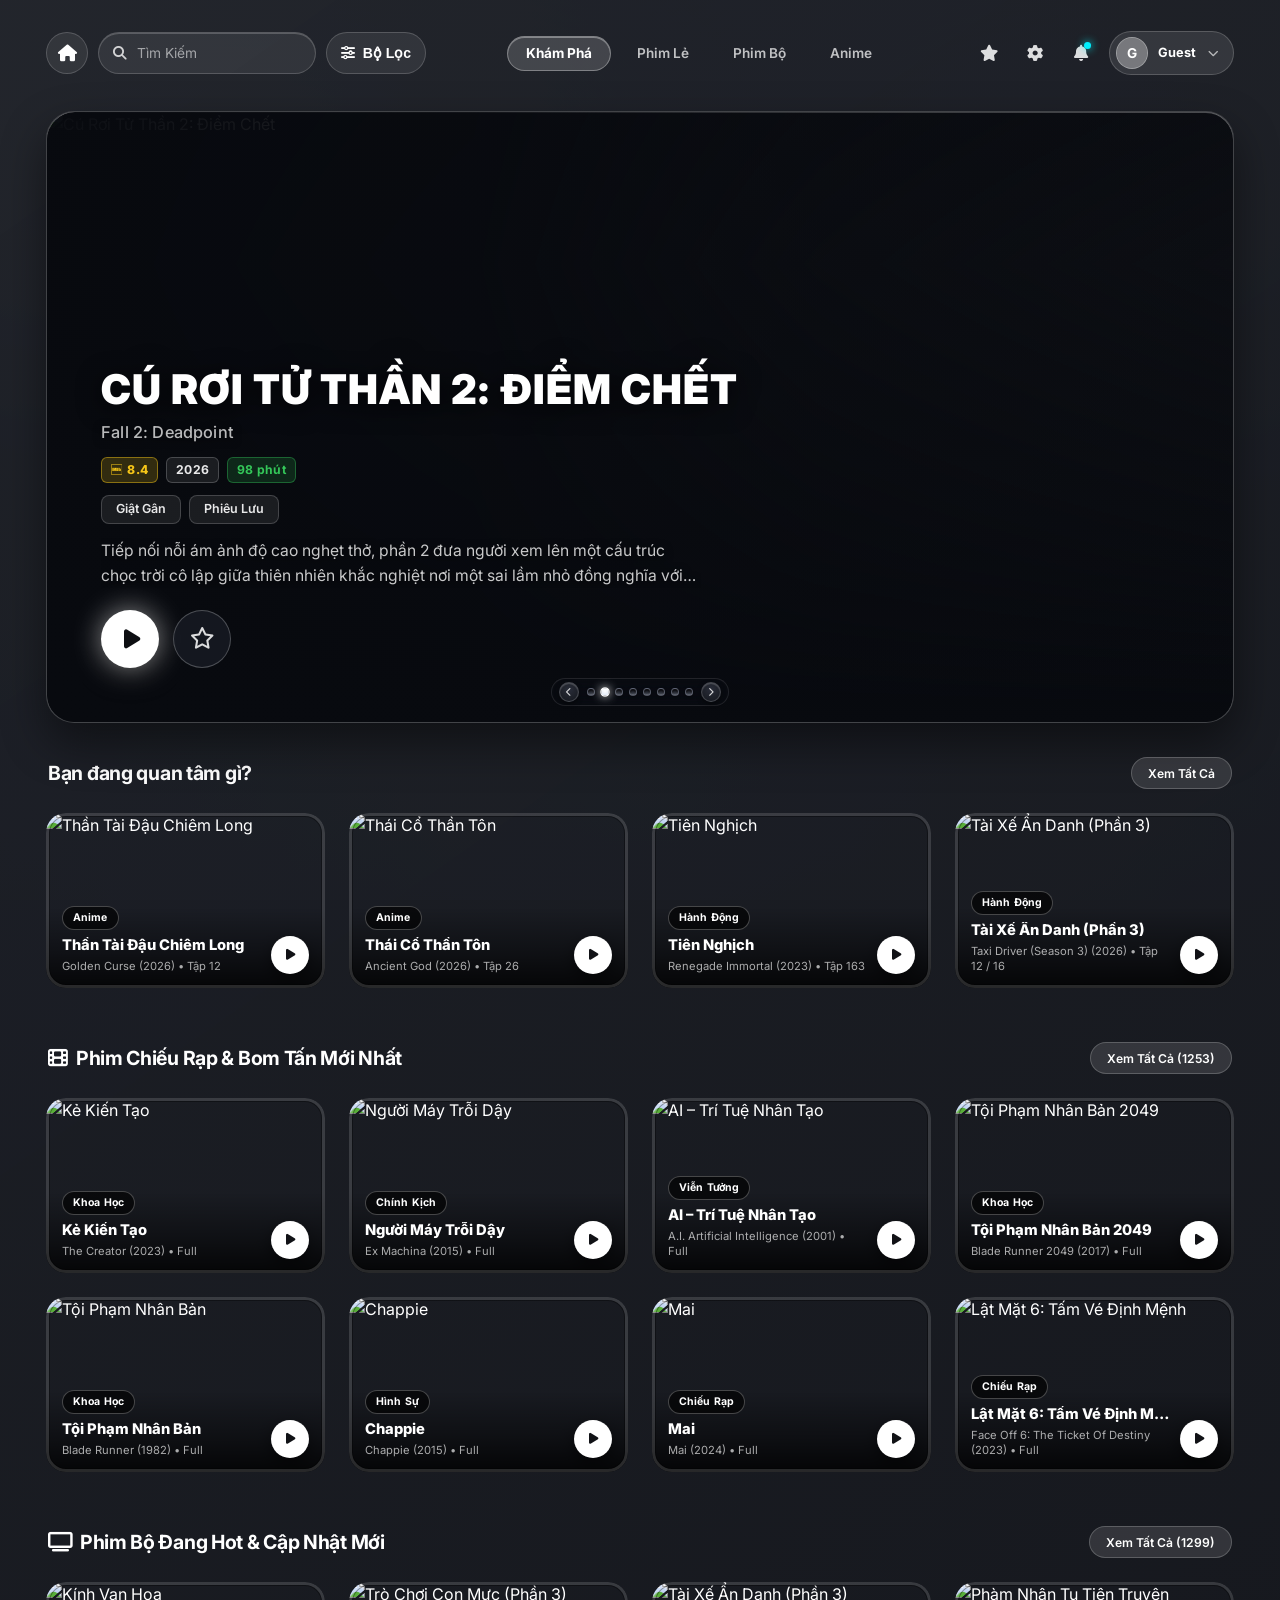
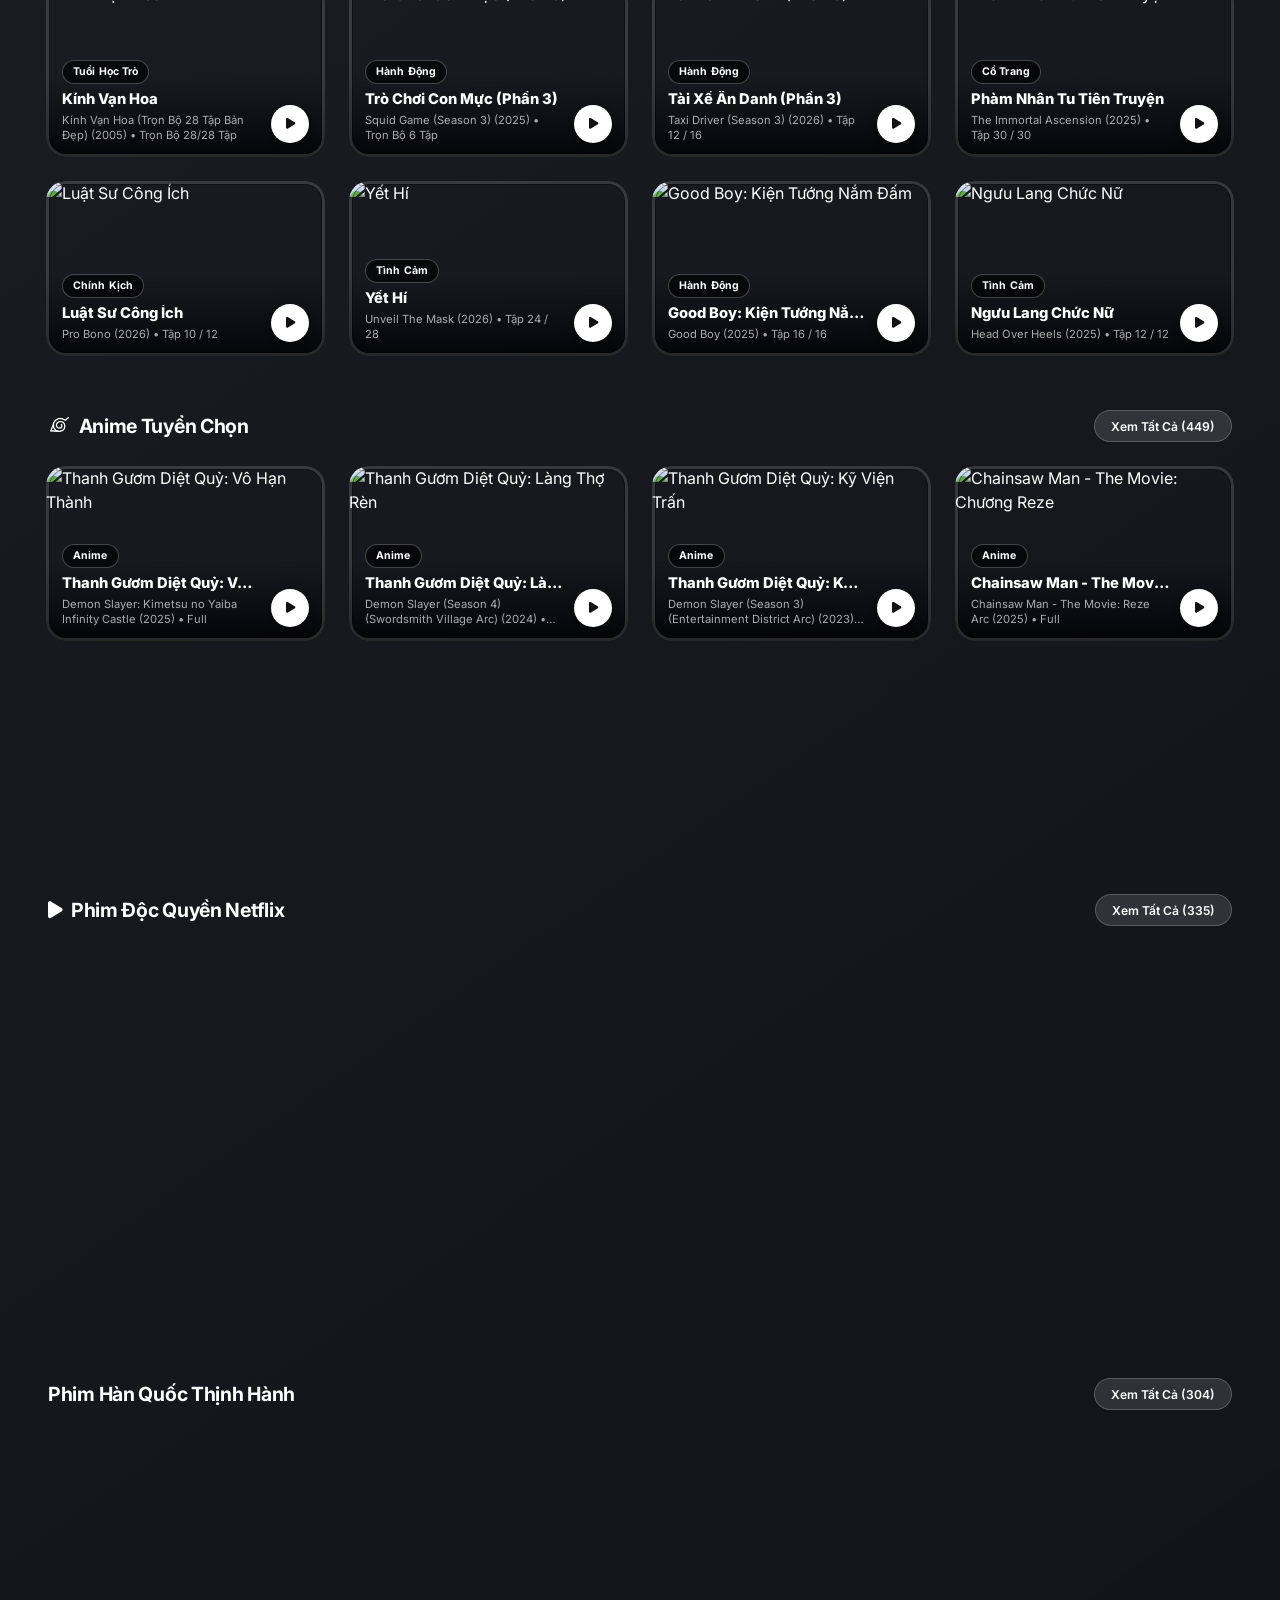
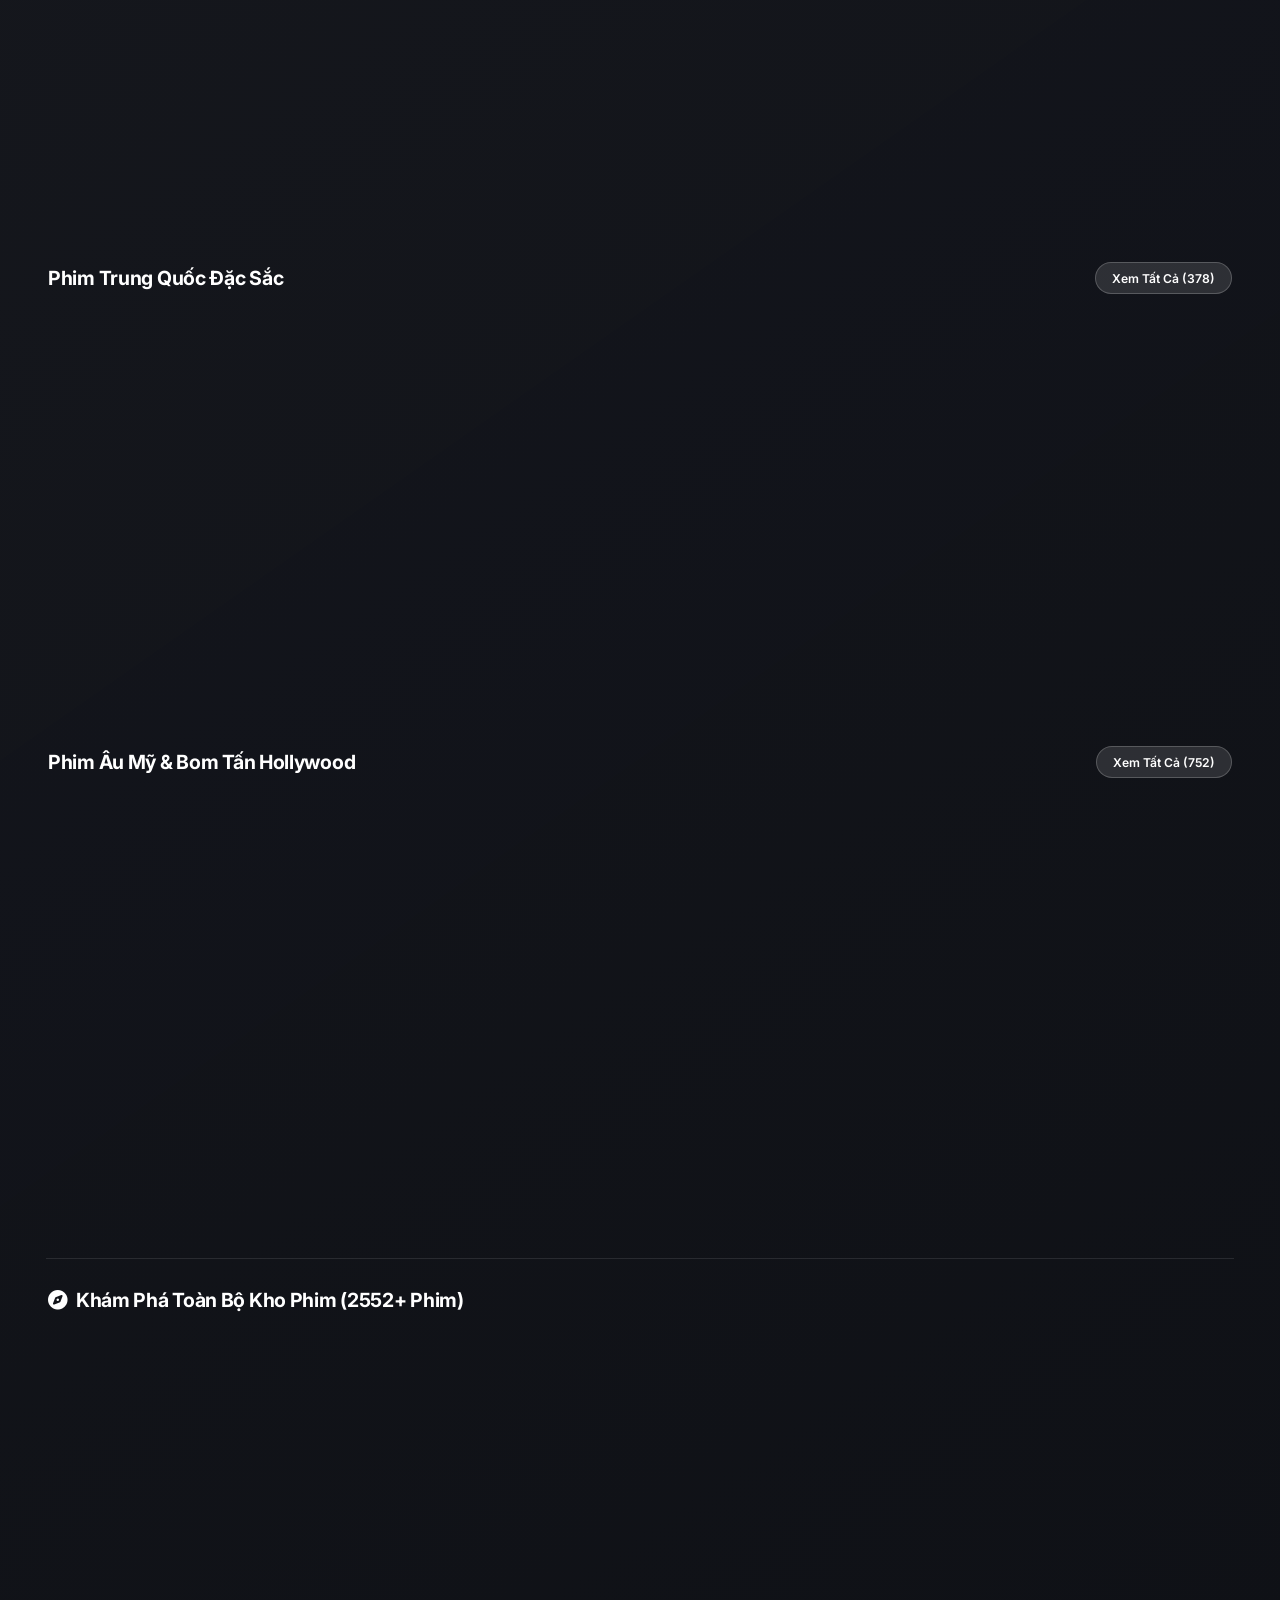
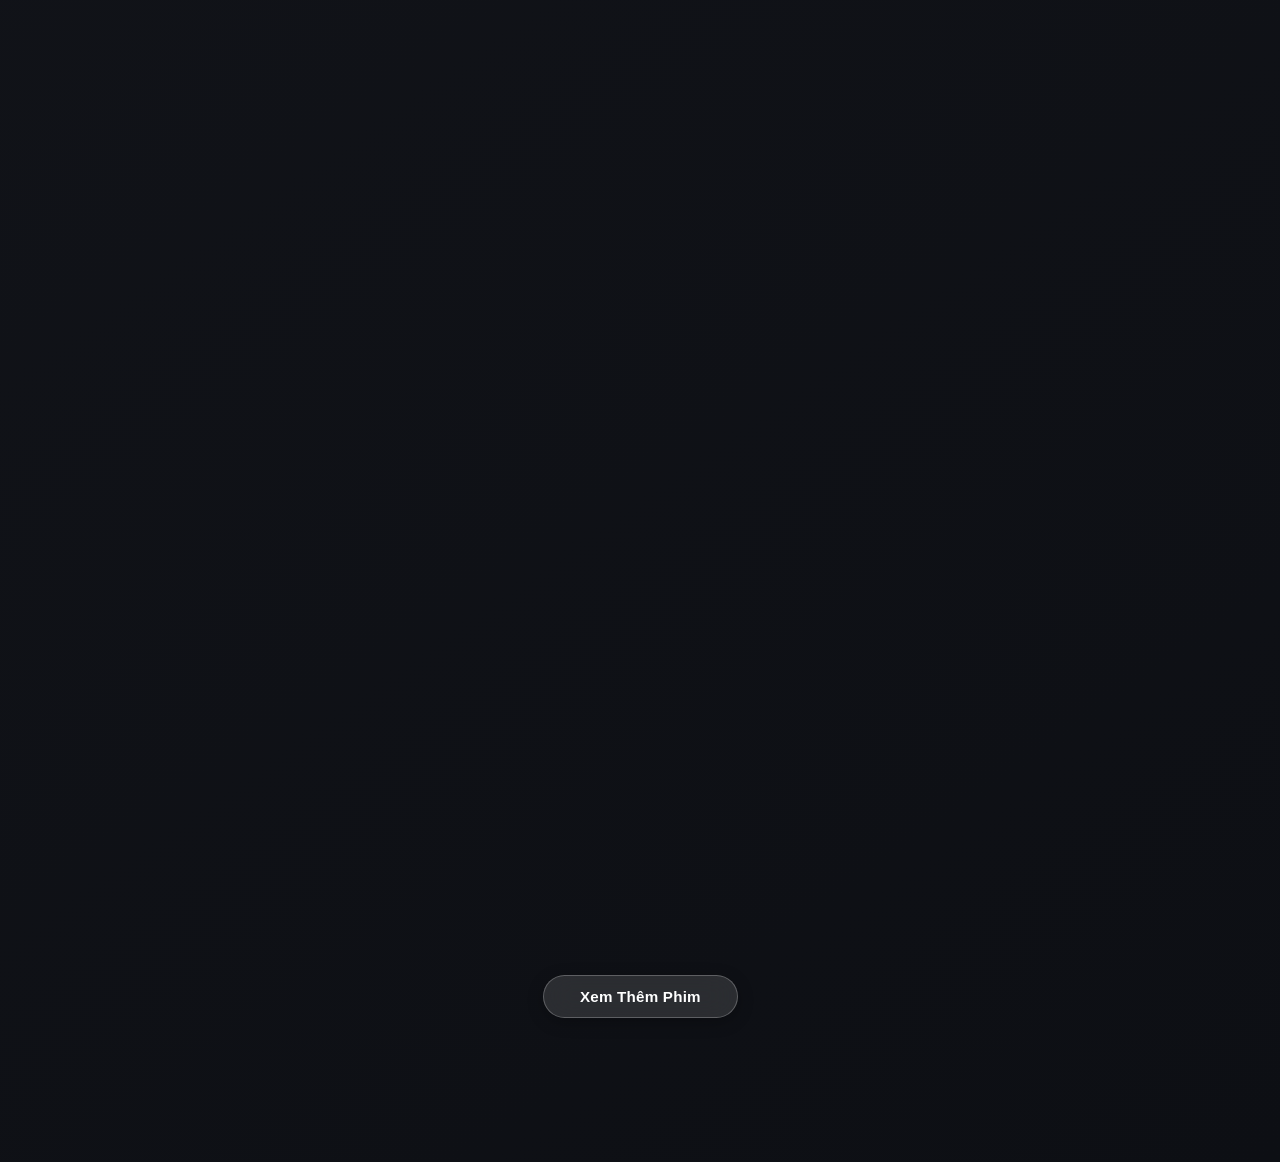
==== index.html @ 95478684 "Lọc quảng cáo HLS: cắt clip quảng cáo chèn giữa phim, che chữ quảng cáo in trên hình (v2.9.2) - Bỏ đ" ====
<!DOCTYPE html>
<html lang="vi" data-theme="default" data-ps5-motion="true">
<head>
  <meta charset="UTF-8" />
  <meta name="viewport" content="width=device-width, initial-scale=1.0, viewport-fit=cover" />
  <title>Ngwyren Cinema</title>
  <meta name="description" content="Ngwyren Cinema — Trải nghiệm xem phim trực tuyến đẳng cấp visionOS Spatial Glass với hơn 1.700+ phim Full HD Vietsub & Thuyết minh." />

  <!-- Open Graph / Facebook / Discord / Zalo / Telegram -->
  <meta property="og:type" content="website" />
  <meta property="og:url" content="https://ngwyren.github.io/Ngwyren_Cinema/" />
  <meta property="og:site_name" content="Ngwyren Cinema" />
  <meta property="og:title" content="Ngwyren Cinema" />
  <meta property="og:description" content="Trải nghiệm xem phim trực tuyến đẳng cấp visionOS Spatial Glass với hơn 1.700+ phim Full HD Vietsub & Thuyết minh." />
  <meta property="og:image" content="https://ngwyren.github.io/Ngwyren_Cinema/og-image.png?v=4.0" />
  <meta property="og:image:secure_url" content="https://ngwyren.github.io/Ngwyren_Cinema/og-image.png?v=4.0" />
  <meta property="og:image:type" content="image/png" />
  <meta property="og:image:width" content="512" />
  <meta property="og:image:height" content="512" />
  <meta property="og:image:alt" content="Ngwyren Cinema Logo" />

  <!-- Twitter / Discord Card Preview -->
  <meta name="twitter:card" content="summary" />
  <meta name="twitter:title" content="Ngwyren Cinema" />
  <meta name="twitter:description" content="Trải nghiệm xem phim trực tuyến đẳng cấp visionOS Spatial Glass với hơn 1.700+ phim Full HD Vietsub & Thuyết minh." />
  <meta name="twitter:image" content="https://ngwyren.github.io/Ngwyren_Cinema/og-image.png?v=4.0" />

  <!-- Favicons & Apple Touch Icons -->
  <link rel="icon" type="image/png" href="og-image.png?v=4.0" />
  <link rel="apple-touch-icon" href="apple-touch-icon.png?v=4.0" />
  <link rel="shortcut icon" href="og-image.png?v=4.0" />
  <link rel="image_src" href="https://ngwyren.github.io/Ngwyren_Cinema/og-image.png?v=4.0" />

  <!-- Fonts, Image CDN & HLS Video Stream Preconnects -->
  <link rel="preconnect" href="https://fonts.googleapis.com" />
  <link rel="preconnect" href="https://fonts.gstatic.com" crossorigin />
  <link rel="preconnect" href="https://cdnjs.cloudflare.com" crossorigin />
  <!-- Ảnh <img> tải không CORS → preconnect KHÔNG kèm crossorigin mới dùng lại được kết nối.
       Server video chỉ cần khi xem phim → dùng dns-prefetch (bên dưới) thay vì mở sẵn kết nối. -->
  <link rel="preconnect" href="https://phimimg.com" />
  <link rel="dns-prefetch" href="https://phimimg.com" />
  <link rel="dns-prefetch" href="https://a.kvp726.com" />
  <link rel="dns-prefetch" href="https://s6.kkphimplayer6.com" />
  <link rel="dns-prefetch" href="https://s3.phim1280.tv" />
  <link rel="dns-prefetch" href="https://phimapi.com" />
  <link rel="dns-prefetch" href="https://cdn.jsdelivr.net" />
  <link rel="dns-prefetch" href="https://cdnjs.cloudflare.com" />

  <!-- Preload Critical CSS (ảnh hero chọn ngẫu nhiên nên không preload một ảnh cố định) -->
  <link rel="preload" href="css/style.css?v=2.9.2" as="style" />

  <link href="https://fonts.googleapis.com/css2?family=Inter:wght@400;500;600;700;800;900&display=swap" rel="stylesheet" />
  <link rel="stylesheet" href="https://cdnjs.cloudflare.com/ajax/libs/font-awesome/6.5.1/css/all.min.css" />

  <!-- Google Identity Services (GIS) for Real Google Sign-In -->
  <script src="https://accounts.google.com/gsi/client" async defer></script>

  <!-- Main Stylesheet -->
  <link rel="stylesheet" href="css/style.css?v=2.9.2" />
</head>
<body>

  <!-- Spatial Environment Backdrop (Static Zero-Lag Soft Room Lighting) -->
  <div class="spatial-room-bg" aria-hidden="true"></div>

  <!-- Toast Notifications -->
  <div class="apple-toast-container" id="toastContainer"></div>

  <!-- Cinema Notification Center Flyout & Tap Backdrop (Fixed to Body for Clean visionOS Layering) -->
  <div class="vision-notif-backdrop" id="visionNotifBackdrop" onclick="app.closeNotificationCenter()" style="display: none;"></div>
  <div class="vision-notif-flyout" id="visionNotifFlyout" style="display: none;" onclick="event.stopPropagation()"></div>

  <!-- Cinema Advanced Movie Filter Flyout & Tap Backdrop -->
  <div class="vision-filter-backdrop" id="visionFilterBackdrop" onclick="app.closeFilterPanel()" style="display: none;"></div>
  <div class="vision-filter-flyout" id="visionFilterFlyout" style="display: none;" onclick="event.stopPropagation()"></div>

  <!-- ========================================================================
       VISION PRO SPATIAL STAGE (LEFT FLOATING ICON PILL + MAIN GLASS WINDOW)
       ======================================================================== -->
  <div class="vision-stage">

    <!-- FLOATING LEFT VERTICAL ICON PILL DOCK (ĐÃ ẨN THEO YÊU CẦU NGƯỜI DÙNG ĐỂ TO HẾT MÀN HÌNH) -->
    <aside class="vision-left-dock" id="appleSidebar" aria-label="Thanh điều hướng nhanh" style="display: none !important;">
      <span class="vision-dock-indicator" id="visionDockIndicator" aria-hidden="true"></span>
      <button class="vision-dock-icon active" data-nav="kham-pha" data-dock-idx="0" data-label="Khám Phá" onclick="app.resetAllFilters()" title="Trang chủ Khám Phá">
        <i class="fas fa-house"></i>
      </button>
      <button class="vision-dock-icon" data-nav="yeu-thich" data-dock-idx="1" data-label="Đã Lưu" onclick="app.setNavigation('yeu-thich')" title="Danh sách Đã Lưu">
        <i class="fas fa-star"></i>
      </button>
      <button class="vision-dock-icon" data-nav="anime" data-dock-idx="2" data-label="Anime" onclick="app.setNavigation('anime')" title="Kho Phim Anime">
        <i class="anime-konoha-icon"></i>
      </button>
      <button class="vision-dock-icon" data-nav="lich-chieu" data-dock-idx="3" data-label="Lịch Chiếu" onclick="app.setNavigation('lich-chieu')" title="Lịch Chiếu Phim">
        <i class="fas fa-calendar-days"></i>
      </button>
      <button class="vision-dock-icon" data-nav="cai-dat" data-dock-idx="4" data-label="Cài Đặt" onclick="app.setNavigation('cai-dat')" title="Cài Đặt Hệ Thống">
        <i class="fas fa-gear"></i>
      </button>
    </aside>

    <!-- MAIN SPATIAL GLASS WINDOW -->
    <div class="vision-window">

      <!-- TOP SPATIAL NAVIGATION BAR -->
      <header class="vision-topbar">
        <!-- Left: Home Button + Quick Search Bar -->
        <div class="topbar-left-cluster">
          <button class="vision-topbar-home-btn" onclick="app.resetAllFilters()" title="Trang Chủ Khám Phá">
            <i class="fas fa-house"></i>
          </button>
          <div class="topbar-search-container">
            <div class="vision-search-pill" onclick="app.focusSearch()">
              <i class="fas fa-magnifying-glass" onclick="event.stopPropagation(); app.setNavigation('tim-kiem')" style="cursor: pointer;" title="Mở trang tìm kiếm riêng biệt"></i>
              <input
                type="text"
                id="topSearchInput"
                placeholder="Tìm Kiếm"
                autocomplete="off"
              />
              <button class="search-clear-btn" id="searchClearBtn" onclick="app.clearSearch()" title="Xóa tìm kiếm">
                <i class="fas fa-times"></i>
              </button>
            </div>
            <!-- Instant Search Results Glass Dropdown -->
            <div class="search-dropdown" id="searchDropdown"></div>
          </div>
          <button class="vision-topbar-filter-btn" id="visionFilterBtn" onclick="app.toggleFilterPanel(event)" title="Bộ Lọc Phim Chuyên Sâu">
            <i class="fas fa-sliders"></i>
            <span class="vision-filter-label">Bộ Lọc</span>
            <span class="vision-filter-badge" id="visionFilterBadge" style="display: none;">0</span>
          </button>
        </div>

        <!-- Center Category Pills (Khám Phá | Phim Lẻ | Phim Bộ | Anime) -->
        <nav class="vision-nav-pills" id="visionNavPills" aria-label="Danh mục chính">
          <button class="vision-nav-pill active" data-nav="kham-pha" onclick="app.setNavigation('kham-pha')">Khám Phá</button>
          <button class="vision-nav-pill" data-nav="phim-le" onclick="app.setNavigation('phim-le')">Phim Lẻ</button>
          <button class="vision-nav-pill" data-nav="phim-bo" onclick="app.setNavigation('phim-bo')">Phim Bộ</button>
          <button class="vision-nav-pill" data-nav="anime" onclick="app.setNavigation('anime')">Anime</button>
        </nav>

        <!-- Right Notification, Settings, Saved & User Profile Pill -->
        <div class="vision-topbar-right">
          <button class="vision-circle-btn" data-nav="yeu-thich" onclick="app.setNavigation('yeu-thich')" title="Danh Sách Phim Đã Lưu">
            <i class="fas fa-star"></i>
            <span class="topbar-saved-badge" id="topbarSavedCount" style="display: none;">0</span>
          </button>
          <button class="vision-circle-btn" data-nav="cai-dat" onclick="app.setNavigation('cai-dat')" title="Cài Đặt Hệ Thống">
            <i class="fas fa-gear"></i>
          </button>

          <button class="vision-circle-btn" id="notifBellBtn" onclick="app.toggleNotificationCenter(event)" title="Thông báo phim hôm nay, tin tức & phim sắp chiếu">
            <i class="fas fa-bell"></i>
            <span class="vision-notif-dot"></span>
          </button>

          <div class="vision-profile-pill" id="topProfilePill" onclick="app.openAuthModal()" title="Hồ sơ & Đăng nhập">
            <div class="vision-avatar" id="topProfileAvatar">
              <div class="profile-avatar-letter" style="background: rgba(255, 255, 255, 0.16); color: #ffffff;">G</div>
            </div>
            <div class="vision-profile-text">
              <span class="vision-profile-name" id="topProfileName">Guest</span>
              <span class="vision-profile-handle" id="topProfileHandle" style="display:none;"></span>
            </div>
            <i class="fas fa-chevron-down vision-profile-arrow"></i>
          </div>
        </div>
      </header>

      <!-- DYNAMIC MAIN CONTENT (2-COLUMN VISION OS DASHBOARD OR CATEGORY GRID) -->
      <main class="vision-content-area" id="mainContentWrapper">
        <!-- Rendered instantly by js/app.js -->
      </main>

    </div>
  </div>

  <!-- ========================================================================
       FLOATING MINI-PLAYER BAR (ĐÃ ẨN THEO YÊU CẦU NGƯỜI DÙNG ĐỂ TỐI ƯU GIAO DIỆN)
       ======================================================================== -->
  <footer class="apple-player-bar" id="applePlayerBar" aria-label="Thanh phát phim thu nhỏ" style="display: none !important;">
    <!-- 1. Trạng thái thu gọn (Capsule Bar thanh lịch tối giản chuẩn Apple) -->
    <div class="player-compact-bar">
      <div class="player-now-info" onclick="app.openMovieModal(app.playingMovie?.slug || 'thanh-guom-diet-quy-vo-han-thanh-465645', false)">
        <div class="player-now-art">
          <img id="nowPlayingArt" src="https://phimimg.com/upload/vod/20250722-1/66ee196318069c6ede9450a5f76a4648.jpg" alt="Now Playing" />
        </div>
        <div class="player-now-text">
          <div class="player-now-title">
            <div class="eq-bars paused" id="nowPlayingEq">
              <span class="eq-bar"></span>
              <span class="eq-bar"></span>
              <span class="eq-bar"></span>
              <span class="eq-bar"></span>
            </div>
            <span id="nowPlayingTitleText">Thanh Gươm Diệt Quỷ: Vô Hạn Thành</span>
          </div>
          <div class="player-now-sub" id="nowPlayingSubText">Bản Điện Ảnh Full • FHD Vietsub</div>
        </div>
      </div>

      <div class="player-transport">
        <div class="transport-btns">
          <button class="transport-btn" onclick="app.stepNowPlayingEpisode(-1)" title="Tập trước / Phim liên quan">
            <i class="fas fa-backward-step"></i>
          </button>
          <button class="transport-play-main" onclick="app.toggleNowPlayingPlayPause()" title="Phát / Tạm dừng">
            <i class="fas fa-play" id="nowPlayingPlayIcon"></i>
          </button>
          <button class="transport-btn" onclick="app.stepNowPlayingEpisode(1)" title="Tập tiếp theo / Phim liên quan">
            <i class="fas fa-forward-step"></i>
          </button>
        </div>
      </div>
    </div>

    <!-- 2. Trạng thái phóng to thành MÀN HÌNH NHỎ (Chỉ hiện phim) -->
    <div class="player-mini-screen-view" id="playerMiniScreenView">
      <!-- Màn hình phim 16:9 thu nhỏ -->
      <div class="mini-screen-display" onclick="app.openMovieModal(app.playingMovie?.slug, true, app.currentEpisodeIndex)" title="Bấm để mở rạp phim toàn màn hình">
        <img id="nowPlayingIslandBackdrop" src="https://phimimg.com/upload/vod/20250722-1/66ee196318069c6ede9450a5f76a4648.jpg" alt="Preview" class="mini-screen-backdrop" />
        <div class="mini-screen-gradient"></div>
        <div class="mini-screen-play-pulse">
          <i class="fas fa-play" id="miniScreenCenterPlayIcon"></i>
        </div>
        <div class="mini-screen-badges">
          <span class="mini-badge-live" id="nowPlayingIslandLiveBadge"><span class="badge-dot"></span> <span id="nowPlayingIslandLiveText">ĐANG PHÁT</span></span>
          <span class="mini-badge-meta" id="nowPlayingIslandDuration">Full HD</span>
        </div>
      </div>

      <!-- Bảng điều khiển tinh gọn phía dưới màn hình -->
      <div class="mini-screen-footer">
        <div class="mini-footer-title-row">
          <h4 class="mini-movie-title" id="nowPlayingIslandTitle">Thanh Gươm Diệt Quỷ: Vô Hạn Thành</h4>
          <div class="mini-movie-tags">
            <span class="mini-chip" id="nowPlayingIslandQuality">FHD</span>
            <span class="mini-chip" id="nowPlayingIslandLang">Vietsub</span>
            <span class="mini-chip" id="nowPlayingIslandEp">Full</span>
          </div>
        </div>

        <!-- Scrubber tua thời gian -->
        <div class="mini-scrub-row">
          <span class="mini-time-label" id="nowPlayingIslandCurrentTime">00:00</span>
          <div class="mini-scrub-bar" onclick="app.openMovieModal(app.playingMovie?.slug, true, app.currentEpisodeIndex)">
            <div class="mini-scrub-progress" id="nowPlayingIslandScrubFill"></div>
          </div>
          <span class="mini-time-label" id="nowPlayingIslandTotalTime">--:--</span>
        </div>

        <!-- Các nút điều khiển Pro -->
        <div class="mini-ctrls-row">
          <div class="mini-btn-group">
            <button class="mini-ctrl-btn" onclick="app.seekRelative(-5)" title="Lùi 5 giây">
              <i class="fas fa-rotate-left"></i>
            </button>
            <button class="mini-ctrl-btn" onclick="app.stepNowPlayingEpisode(-1)" title="Tập trước">
              <i class="fas fa-backward-step"></i>
            </button>
            <button class="mini-play-glow-btn" onclick="app.toggleNowPlayingPlayPause()" title="Phát / Tạm dừng">
              <i class="fas fa-play" id="nowPlayingIslandPlayIcon"></i>
            </button>
            <button class="mini-ctrl-btn" onclick="app.stepNowPlayingEpisode(1)" title="Tập tiếp theo">
              <i class="fas fa-forward-step"></i>
            </button>
            <button class="mini-ctrl-btn" onclick="app.seekRelative(5)" title="Tiến 5 giây">
              <i class="fas fa-rotate-right"></i>
            </button>
          </div>

          <div class="mini-actions-group">
            <button class="mini-icon-btn" id="miniPlayerFavBtn" onclick="app.toggleMyList(app.playingMovie?.slug, event)" title="Lưu vào Yêu thích">
              <i class="far fa-star" id="miniPlayerFavIcon"></i>
            </button>
            <button class="mini-cinema-expand-btn" onclick="app.openMovieModal(app.playingMovie?.slug, true, app.currentEpisodeIndex)" title="Mở rạp phim toàn màn hình">
              <i class="fas fa-expand"></i> <span>Rạp Phim</span>
            </button>
          </div>
        </div>
      </div>
    </div>
  </footer>

  <!-- ========================================================================
       MOBILE & TABLET FLOATING BOTTOM DOCK (CHỈ HIỆN ICON TINH GỌN CHUẨN APPLE)
       ======================================================================== -->
  <nav class="liquid-mobile-dock" id="liquidMobileDock" aria-label="Điều hướng nhanh" style="--mobile-dock-idx: 0;">
    <span class="mobile-dock-glider" id="mobileDockGlider" aria-hidden="true"></span>
    <button class="dock-tab-btn active" data-nav="kham-pha" data-mobile-idx="0" onclick="app.resetAllFilters()" title="Khám Phá" aria-label="Khám Phá">
      <i class="fas fa-house"></i>
    </button>
    <button class="dock-tab-btn" data-nav="tim-kiem" data-mobile-idx="1" onclick="app.setNavigation('tim-kiem')" title="Tìm Kiếm" aria-label="Tìm Kiếm">
      <i class="fas fa-magnifying-glass"></i>
    </button>
    <button class="dock-tab-btn" data-nav="anime" data-mobile-idx="2" onclick="app.setNavigation('anime')" title="Anime" aria-label="Anime">
      <i class="anime-konoha-icon"></i>
    </button>
    <button class="dock-tab-btn" data-nav="netflix" data-mobile-idx="3" onclick="app.setNavigation('netflix')" title="Netflix" aria-label="Netflix">
      <i class="fas fa-circle-play"></i>
    </button>
    <button class="dock-tab-btn" data-nav="yeu-thich" data-mobile-idx="4" onclick="app.setNavigation('yeu-thich')" title="Đã Lưu" aria-label="Đã Lưu">
      <i class="fas fa-star"></i>
    </button>
  </nav>

  <!-- ========================================================================
       USER PROFILE & AUTH MODAL (GOOGLE LOGIN + GUEST CUSTOMIZATION)
       ======================================================================== -->
  <div class="detail-modal-backdrop auth-modal-backdrop" id="authModal" onclick="if(event.target === this) app.closeAuthModal()">
    <div class="detail-modal-sheet auth-modal-sheet" id="authSheet">
      <!-- Populated dynamically by js/app.js -->
    </div>
  </div>

  <!-- ========================================================================
       MOVIE DETAIL & HLS PLAYER MODAL
       ======================================================================== -->
  <div class="detail-modal-backdrop" id="movieDetailModal" onclick="if(event.target === this) app.closeMovieModal()">
    <div class="detail-modal-sheet" id="movieDetailSheet">
      <!-- Populated dynamically by js/app.js -->
    </div>
  </div>

  <!-- Apple Vision & Apple TV 4K Ultra HD Reality Sharpening Engine -->
  <svg id="apple4kFilters" style="position: absolute; width: 0; height: 0; pointer-events: none; overflow: hidden;" aria-hidden="true">
    <defs>
      <!-- 4K Ultra Sharp Kernel: Spatial convolution high-frequency edge enhancement with zero luminance drift -->
      <filter id="apple4kSharpen" color-interpolation-filters="sRGB" x="-5%" y="-5%" width="110%" height="110%">
        <feConvolveMatrix
          order="3,3"
          preserveAlpha="true"
          kernelMatrix="
             0   -0.45   0
           -0.45  2.80 -0.45
             0   -0.45   0"
        />
      </filter>
    </defs>
  </svg>

  <!-- High-Performance Deferred Scripts (Fast boot under 30ms, catalog streamed non-blocking) -->
  <script src="js/auth-config.js?v=2.9.1" defer></script>
  <script src="js/data.js?v=2.9.1" defer></script>
  <script src="js/air-schedule.js?v=2.9.1" defer></script>
  <script src="js/core/system-bus.js?v=2.9.1" defer></script>
  <script src="js/app.js?v=2.9.1" defer></script>
  <script src="js/modules/navigation-ui.js?v=2.9.1" defer></script>
  <script src="js/modules/movie-modal.js?v=2.9.1" defer></script>
  <script src="js/modules/video-player.js?v=2.9.2" defer></script>
  <script src="js/modules/search-filter.js?v=2.9.1" defer></script>
  <script src="js/modules/user-cloud-sync.js?v=2.9.1" defer></script>
  <script src="js/bootstrap.js?v=2.9.1" defer></script>
  <script src="js/movies-catalog.js?v=2.9.0" defer></script>
  <script src="js/catalog-ready.js?v=2.9.1" defer></script>
</body>
</html>
---- css/style.css ----
/* ==========================================================================
   APPLE CINEMA VN — Giao diện Apple Music x Netflix (Nguồn: phimmoiz.one)
   Motion Graphics & Ease-In-Out Animation System
   ========================================================================== */

:root {
  /* Pure Minimal Monochrome Black & White Palette */
  --bg-base: #000000;
  --bg-elevated: #0a0a0a;
  --bg-card: rgba(18, 18, 18, 0.78);
  --bg-card-hover: rgba(32, 32, 32, 0.92);
  --bg-glass: rgba(12, 12, 12, 0.82);
  --bg-glass-heavy: rgba(6, 6, 6, 0.94);
  --bg-sidebar: rgba(6, 6, 6, 0.9);
  --bg-player-bar: rgba(12, 12, 12, 0.92);

  /* Monochrome White Accents (No Colors) */
  --apple-red: #ffffff;
  --apple-red-hover: #e5e5e5;
  --apple-red-glow: rgba(255, 255, 255, 0.14);
  --apple-pink: #ffffff;
  --apple-purple: #ffffff;
  --apple-blue: #ffffff;
  --apple-green: #ffffff;
  --apple-gold: #ffffff;
  --netflix-match: #ffffff;

  /* Dynamic Ambient Colors (Monochrome Silver/White) */
  --ambient-primary: rgba(255, 255, 255, 0.08);
  --ambient-secondary: rgba(255, 255, 255, 0.05);
  --ambient-tertiary: rgba(255, 255, 255, 0.03);

  /* Typography & Borders */
  --text-primary: #ffffff;
  --text-secondary: rgba(255, 255, 255, 0.68);
  --text-tertiary: rgba(255, 255, 255, 0.42);
  --border-subtle: rgba(255, 255, 255, 0.1);
  --border-highlight: rgba(255, 255, 255, 0.24);

  /* Dimensions */
  --sidebar-width: 268px;
  --topbar-height: 68px;
  --playerbar-height: 84px;
  --radius-xs: 6px;
  --radius-sm: 10px;
  --radius-md: 14px;
  --radius-lg: 20px;
  --radius-xl: 26px;
  --radius-pill: 9999px;
  --window-radius: 30px;

  /* Motion Graphics Easing Curves (Ease-In-Out & Apple Spring) */
  --ease-in-out-smooth: cubic-bezier(0.4, 0, 0.2, 1);
  --ease-in-out-sine: cubic-bezier(0.37, 0, 0.63, 1);
  --ease-in-out-cubic: cubic-bezier(0.65, 0, 0.35, 1);
  --ease-out-expo: cubic-bezier(0.16, 1, 0.3, 1);
  --ease-spring: cubic-bezier(0.22, 1, 0.36, 1);
  --ease-bounce: cubic-bezier(0.34, 1.56, 0.64, 1);

  /* Blur & Shadows */
  --glass-blur: blur(36px) saturate(190%);
  --shadow-sm: 0 4px 14px rgba(0, 0, 0, 0.3);
  --shadow-md: 0 12px 32px rgba(0, 0, 0, 0.45);
  --shadow-lg: 0 24px 60px rgba(0, 0, 0, 0.65);
  --shadow-glow: 0 12px 36px var(--apple-red-glow);
}

/* Reset & Base */
*, *::before, *::after {
  box-sizing: border-box;
  margin: 0;
  padding: 0;
}

html {
  font-size: 16px;
  scroll-behavior: smooth;
  -webkit-font-smoothing: antialiased;
  -moz-osx-font-smoothing: grayscale;
}

body {
  font-family: -apple-system, BlinkMacSystemFont, "SF Pro Display", "SF Pro Text", "Inter", "Segoe UI", Roboto, sans-serif;
  background-color: var(--bg-base);
  color: var(--text-primary);
  overflow-x: hidden;
  min-height: 100vh;
  line-height: 1.5;
  selection-background-color: var(--apple-red);
}

::selection {
  background: rgba(255, 255, 255, 0.25);
  color: #fff;
}

i.fas, i.fab, i.far {
  color: inherit;
}

/* Ẩn hoàn toàn thanh cuộn trên toàn bộ trang web và tất cả phần tử (Global No-Scrollbar) */
* {
  scrollbar-width: none !important;
  -ms-overflow-style: none !important;
}
*::-webkit-scrollbar,
::-webkit-scrollbar {
  display: none !important;
  width: 0 !important;
  height: 0 !important;
  background: transparent !important;
}
html, body {
  scrollbar-width: none !important;
  -ms-overflow-style: none !important;
}
html::-webkit-scrollbar,
body::-webkit-scrollbar {
  display: none !important;
  width: 0 !important;
  height: 0 !important;
}

/* ==========================================================================
   DYNAMIC AMBIENT ARTWORK GLOW (ULTRA-LIGHTWEIGHT ZERO-LAG BACKDROP)
   ========================================================================== */
.ambient-canvas {
  position: fixed;
  inset: 0;
  z-index: 0;
  pointer-events: none;
  overflow: hidden;
  background: radial-gradient(circle at 50% 0%, rgba(28, 28, 32, 0.55), var(--bg-base) 72%);
}

.ambient-artwork-blur,
.ambient-orb {
  display: none !important;
}

.ambient-vignette {
  position: absolute;
  inset: 0;
  background: linear-gradient(
    180deg,
    rgba(10, 10, 12, 0.25) 0%,
    rgba(10, 10, 12, 0.72) 55%,
    rgba(10, 10, 12, 0.98) 100%
  );
}

@keyframes ambientBreathing {
  0% { transform: scale(1.08) translate(0, 0); }
  100% { transform: scale(1.18) translate(-1.5%, 2%); }
}

@keyframes floatOrb1 {
  0% { transform: translate(0, 0) scale(1); }
  50% { transform: translate(80px, 50px) scale(1.12); }
  100% { transform: translate(-40px, 90px) scale(0.94); }
}

@keyframes floatOrb2 {
  0% { transform: translate(0, 0) scale(1); }
  50% { transform: translate(-90px, 60px) scale(1.15); }
  100% { transform: translate(-30px, -50px) scale(0.92); }
}

@keyframes floatOrb3 {
  0% { transform: translate(0, 0) scale(1); }
  100% { transform: translate(70px, -70px) scale(1.18); }
}

/* ==========================================================================
   APP SHELL LAYOUT (SIDEBAR + MAIN + FLOATING NOW PLAYING BAR)
   ========================================================================== */
.app-shell {
  position: relative;
  z-index: 1;
  display: grid;
  grid-template-columns: var(--sidebar-width) 1fr;
  min-height: 100vh;
}

/* ==========================================================================
   APPLE MUSIC FROSTED SIDEBAR
   ========================================================================== */
.apple-sidebar {
  position: sticky;
  top: 0;
  height: 100vh;
  background: var(--bg-sidebar);
  backdrop-filter: var(--glass-blur);
  -webkit-backdrop-filter: var(--glass-blur);
  border-right: 1px solid var(--border-subtle);
  display: flex;
  flex-direction: column;
  padding: 20px 16px 110px;
  overflow-y: auto;
  z-index: 30;
  transition: transform 0.45s var(--ease-in-out-cubic);
}

/* macOS Traffic Lights + Brand Header */
.sidebar-header {
  display: flex;
  flex-direction: column;
  gap: 16px;
  padding: 0 8px 16px;
}

.macos-window-dots {
  display: flex;
  align-items: center;
  gap: 8px;
}

.mac-dot {
  width: 12px;
  height: 12px;
  border-radius: 50%;
  display: inline-block;
  transition: transform 0.25s var(--ease-bounce), filter 0.25s ease;
  cursor: pointer;
}
.mac-dot:hover {
  transform: scale(1.18);
  filter: brightness(1.15);
}
.mac-dot.close { background: rgba(255, 255, 255, 0.35); }
.mac-dot.minimize { background: rgba(255, 255, 255, 0.22); }
.mac-dot.expand { background: rgba(255, 255, 255, 0.14); }

.brand-logo {
  display: flex;
  align-items: center;
  gap: 12px;
  text-decoration: none;
  color: var(--text-primary);
  cursor: pointer;
  user-select: none;
}

.brand-icon {
  width: 36px;
  height: 36px;
  border-radius: 10px;
  background: rgba(255, 255, 255, 0.1);
  border: 1px solid rgba(255, 255, 255, 0.25);
  display: flex;
  align-items: center;
  justify-content: center;
  transition: transform 0.35s var(--ease-spring), background 0.25s ease;
}

.brand-logo:hover .brand-icon {
  transform: scale(1.06);
  background: rgba(255, 255, 255, 0.18);
}

.brand-text {
  display: flex;
  flex-direction: column;
}

.brand-title {
  font-size: 1.1rem;
  font-weight: 700;
  letter-spacing: -0.02em;
  line-height: 1.15;
  display: flex;
  align-items: center;
  gap: 6px;
}

.brand-badge {
  font-size: 0.62rem;
  font-weight: 700;
  text-transform: uppercase;
  padding: 2px 6px;
  border-radius: 5px;
  background: rgba(255, 255, 255, 0.1);
  color: #ffffff;
  border: 1px solid rgba(255, 255, 255, 0.25);
}

.brand-subtitle {
  font-size: 0.72rem;
  color: var(--text-tertiary);
  font-weight: 500;
}

/* Sidebar Quick Search Box */
.sidebar-search-trigger {
  margin: 4px 4px 18px;
  position: relative;
}

.sidebar-search-input-wrap {
  display: flex;
  align-items: center;
  gap: 9px;
  background: rgba(255, 255, 255, 0.07);
  border: 1px solid rgba(255, 255, 255, 0.08);
  border-radius: var(--radius-sm);
  padding: 9px 12px;
  color: var(--text-secondary);
  font-size: 0.86rem;
  transition: all 0.3s var(--ease-in-out-smooth);
}

.sidebar-search-input-wrap:focus-within {
  background: rgba(255, 255, 255, 0.12);
  border-color: rgba(255, 255, 255, 0.45);
  box-shadow: 0 0 0 3px rgba(255, 255, 255, 0.08);
}

.sidebar-search-input-wrap input {
  background: transparent;
  border: none;
  outline: none;
  color: var(--text-primary);
  font-size: 0.86rem;
  width: 100%;
  font-family: inherit;
}

.sidebar-search-input-wrap input::placeholder {
  color: var(--text-tertiary);
}

.shortcut-kbd {
  font-size: 0.68rem;
  color: var(--text-tertiary);
  background: rgba(255, 255, 255, 0.08);
  padding: 2px 6px;
  border-radius: 4px;
  font-family: monospace;
  white-space: nowrap;
}

/* Navigation Sections */
.nav-group {
  margin-bottom: 22px;
}

.nav-group-label {
  font-size: 0.7rem;
  font-weight: 700;
  text-transform: uppercase;
  letter-spacing: 0.06em;
  color: var(--text-tertiary);
  padding: 0 12px;
  margin-bottom: 6px;
}

.nav-list {
  list-style: none;
  display: flex;
  flex-direction: column;
  gap: 3px;
}

.nav-item {
  display: flex;
  align-items: center;
  justify-content: space-between;
  gap: 12px;
  padding: 9px 12px;
  border-radius: var(--radius-sm);
  color: var(--text-secondary);
  font-size: 0.9rem;
  font-weight: 500;
  cursor: pointer;
  user-select: none;
  transition: all 0.28s var(--ease-in-out-smooth);
  position: relative;
  overflow: hidden;
}

.nav-item-left {
  display: flex;
  align-items: center;
  gap: 11px;
  min-width: 0;
}

.nav-item i, .nav-item svg {
  width: 18px;
  height: 18px;
  color: #ffffff;
  opacity: 0.78;
  flex-shrink: 0;
  transition: transform 0.3s var(--ease-spring), opacity 0.25s ease;
}

.nav-item:hover {
  background: rgba(255, 255, 255, 0.07);
  color: var(--text-primary);
  transform: translateX(3px);
}

.nav-item:hover i, .nav-item:hover svg {
  transform: scale(1.1);
  opacity: 1;
}

.nav-item.active {
  background: rgba(255, 255, 255, 0.15);
  border: 1px solid rgba(255, 255, 255, 0.3);
  color: #ffffff;
  font-weight: 600;
}

.nav-item.active i, .nav-item.active svg {
  color: #ffffff;
  opacity: 1;
}

.nav-count {
  font-size: 0.72rem;
  padding: 1px 7px;
  border-radius: var(--radius-pill);
  background: rgba(255, 255, 255, 0.1);
  color: var(--text-secondary);
  font-weight: 600;
}

.nav-item.active .nav-count {
  background: rgba(255, 255, 255, 0.24);
  color: #ffffff;
}

/* Live Source Connection Status Card in Sidebar */
.source-status-card {
  margin-top: auto;
  padding: 12px;
  border-radius: var(--radius-md);
  background: rgba(255, 255, 255, 0.04);
  border: 1px solid var(--border-subtle);
  display: flex;
  flex-direction: column;
  gap: 8px;
  transition: all 0.3s var(--ease-in-out-smooth);
}

.source-status-card:hover {
  background: rgba(255, 255, 255, 0.07);
  border-color: var(--border-highlight);
}

.source-status-top {
  display: flex;
  align-items: center;
  justify-content: space-between;
  font-size: 0.76rem;
  font-weight: 600;
}

.status-dot-wrap {
  display: flex;
  align-items: center;
  gap: 6px;
}

.status-pulse {
  width: 7px;
  height: 7px;
  border-radius: 50%;
  background: #ffffff;
  box-shadow: 0 0 0 0 rgba(255, 255, 255, 0.6);
  animation: pulseGreen 2s infinite;
}

@keyframes pulseGreen {
  0% { box-shadow: 0 0 0 0 rgba(255, 255, 255, 0.5); }
  70% { box-shadow: 0 0 0 6px rgba(255, 255, 255, 0); }
  100% { box-shadow: 0 0 0 0 rgba(255, 255, 255, 0); }
}

.source-url {
  font-size: 0.72rem;
  color: var(--text-tertiary);
  display: flex;
  align-items: center;
  justify-content: space-between;
}

.btn-sync-now {
  background: rgba(255, 255, 255, 0.09);
  color: #ffffff;
  border: 1px solid rgba(255, 255, 255, 0.24);
  border-radius: var(--radius-xs);
  padding: 7px 10px;
  font-size: 0.75rem;
  font-weight: 600;
  cursor: pointer;
  display: flex;
  align-items: center;
  justify-content: center;
  gap: 6px;
  transition: all 0.25s var(--ease-in-out-smooth);
}

.btn-sync-now:hover {
  background: rgba(255, 255, 255, 0.2);
  border-color: #ffffff;
  color: #ffffff;
}

/* ==========================================================================
   MAIN CONTENT AREA & TOP GLASS HEADER
   ========================================================================== */
.main-viewport {
  min-width: 0;
  padding-bottom: 120px;
  display: flex;
  flex-direction: column;
}

.apple-topbar {
  position: sticky;
  top: 0;
  height: var(--topbar-height);
  z-index: 25;
  background: rgba(12, 12, 16, 0.65);
  backdrop-filter: var(--glass-blur);
  -webkit-backdrop-filter: var(--glass-blur);
  border-bottom: 1px solid var(--border-subtle);
  padding: 0 32px;
  display: flex;
  align-items: center;
  justify-content: space-between;
  gap: 20px;
  transition: background 0.35s var(--ease-in-out-smooth);
}

.topbar-left {
  display: flex;
  align-items: center;
  gap: 14px;
}

.mobile-menu-btn {
  display: none;
  background: rgba(255, 255, 255, 0.08);
  border: 1px solid var(--border-subtle);
  color: var(--text-primary);
  width: 38px;
  height: 38px;
  border-radius: var(--radius-sm);
  align-items: center;
  justify-content: center;
  cursor: pointer;
}

/* Apple Segmented Control */
.segmented-control {
  display: inline-flex;
  background: rgba(255, 255, 255, 0.07);
  padding: 3px;
  border-radius: var(--radius-sm);
  border: 1px solid var(--border-subtle);
}

.segment-btn {
  background: transparent;
  border: none;
  color: var(--text-secondary);
  font-size: 0.82rem;
  font-weight: 600;
  padding: 6px 14px;
  border-radius: 7px;
  cursor: pointer;
  transition: all 0.3s var(--ease-in-out-smooth);
  font-family: inherit;
}

.segment-btn:hover {
  color: var(--text-primary);
}

.segment-btn.active {
  background: rgba(255, 255, 255, 0.16);
  color: #ffffff;
  box-shadow: 0 2px 8px rgba(0, 0, 0, 0.3);
}

/* Topbar Center Search & Filter Bar */
.topbar-search-container {
  flex: 1;
  max-width: 480px;
  position: relative;
}

.topbar-search-box {
  display: flex;
  align-items: center;
  gap: 10px;
  background: rgba(255, 255, 255, 0.08);
  border: 1px solid rgba(255, 255, 255, 0.1);
  border-radius: var(--radius-pill);
  padding: 8px 16px;
  transition: all 0.35s var(--ease-in-out-smooth);
}

.topbar-search-box:focus-within {
  background: rgba(20, 20, 20, 0.96);
  border-color: rgba(255, 255, 255, 0.5);
  box-shadow: 0 0 0 3px rgba(255, 255, 255, 0.1), var(--shadow-md);
  transform: scale(1.01);
}

.topbar-search-box svg {
  width: 17px;
  height: 17px;
  color: var(--text-secondary);
  flex-shrink: 0;
}

.topbar-search-box input {
  flex: 1;
  background: transparent;
  border: none;
  outline: none;
  color: var(--text-primary);
  font-size: 0.88rem;
  font-family: inherit;
}

.topbar-search-box input::placeholder {
  color: var(--text-tertiary);
}

.search-clear-btn {
  background: rgba(255, 255, 255, 0.14);
  border: none;
  color: var(--text-secondary);
  width: 20px;
  height: 20px;
  border-radius: 50%;
  display: none;
  align-items: center;
  justify-content: center;
  cursor: pointer;
  font-size: 0.7rem;
  transition: all 0.2s ease;
}

.search-clear-btn.visible {
  display: inline-flex;
}

.search-clear-btn:hover {
  background: rgba(255, 255, 255, 0.28);
  color: #fff;
}

/* Instant Search Dropdown (Apple Music Spotlight Style) */
.search-dropdown {
  position: absolute;
  top: calc(100% + 10px);
  left: 0;
  width: min(480px, calc(100vw - 32px));
  min-width: 440px;
  background: rgba(18, 18, 24, 0.96) !important;
  backdrop-filter: blur(40px) saturate(200%);
  -webkit-backdrop-filter: blur(40px) saturate(200%);
  border: 1px solid rgba(255, 255, 255, 0.22);
  border-radius: 20px;
  box-shadow: 0 24px 70px rgba(0, 0, 0, 0.88), inset 0 1px 1px rgba(255, 255, 255, 0.3) !important;
  padding: 14px 16px;
  max-height: 74vh;
  overflow-y: auto;
  opacity: 0;
  visibility: hidden;
  transform: translateY(-8px) scale(0.98);
  transform-origin: top left;
  transition: all 0.28s cubic-bezier(0.16, 1, 0.3, 1);
  z-index: 120;
}

.search-dropdown.open {
  opacity: 1;
  visibility: visible;
  transform: translateY(0) scale(1);
}

.search-dropdown-header {
  display: flex;
  align-items: center;
  justify-content: space-between;
  font-size: 0.74rem;
  font-weight: 700;
  text-transform: uppercase;
  letter-spacing: 0.05em;
  color: var(--text-tertiary);
  padding: 4px 8px 10px;
  border-bottom: 1px solid rgba(255, 255, 255, 0.1);
  margin-bottom: 10px;
}

.search-suggestion-item {
  display: flex;
  align-items: center;
  gap: 14px;
  padding: 10px 12px;
  border-radius: 12px;
  cursor: pointer;
  transition: all 0.22s cubic-bezier(0.16, 1, 0.3, 1);
}

.search-suggestion-item:hover {
  background: rgba(255, 255, 255, 0.12);
  transform: translateX(4px);
}

.search-suggestion-item img {
  width: 48px;
  height: 68px;
  object-fit: cover;
  border-radius: 8px;
  flex-shrink: 0;
  box-shadow: 0 4px 12px rgba(0, 0, 0, 0.45);
}

.search-suggestion-info {
  flex: 1;
  min-width: 0;
  display: flex;
  flex-direction: column;
  gap: 4px;
}

.search-suggestion-title {
  font-size: 0.94rem;
  font-weight: 700;
  color: #ffffff;
  line-height: 1.38;
  white-space: normal;
  display: -webkit-box;
  -webkit-line-clamp: 2;
  -webkit-box-orient: vertical;
  overflow: hidden;
  word-break: break-word;
}

.search-suggestion-sub {
  font-size: 0.76rem;
  color: rgba(255, 255, 255, 0.65);
  white-space: normal;
  display: -webkit-box;
  -webkit-line-clamp: 1;
  -webkit-box-orient: vertical;
  overflow: hidden;
}

.search-suggestion-meta {
  display: flex;
  align-items: center;
  flex-wrap: wrap;
  gap: 6px;
  margin-top: 2px;
}

.badge-mini {
  font-size: 0.65rem;
  padding: 1px 6px;
  border-radius: 4px;
  background: rgba(255, 255, 255, 0.12);
  color: #ffffff;
  border: 1px solid rgba(255, 255, 255, 0.22);
  font-weight: 600;
}

/* Topbar Right Actions */
.topbar-right {
  display: flex;
  align-items: center;
  gap: 12px;
}

.icon-btn {
  width: 38px;
  height: 38px;
  border-radius: 50%;
  background: rgba(255, 255, 255, 0.07);
  border: 1px solid var(--border-subtle);
  color: var(--text-primary);
  display: flex;
  align-items: center;
  justify-content: center;
  cursor: pointer;
  position: relative;
  transition: all 0.28s var(--ease-in-out-smooth);
}

.icon-btn:hover {
  background: rgba(255, 255, 255, 0.15);
  transform: translateY(-2px);
}

.user-pill {
  display: flex;
  align-items: center;
  gap: 9px;
  background: rgba(255, 255, 255, 0.07);
  border: 1px solid var(--border-subtle);
  padding: 5px 12px 5px 6px;
  border-radius: var(--radius-pill);
  cursor: pointer;
  transition: all 0.28s var(--ease-in-out-smooth);
}

.user-pill:hover {
  background: rgba(255, 255, 255, 0.13);
}

.user-avatar {
  width: 28px;
  height: 28px;
  border-radius: 50%;
  background: rgba(255, 255, 255, 0.14);
  border: 1px solid rgba(255, 255, 255, 0.28);
  color: #ffffff;
  display: flex;
  align-items: center;
  justify-content: center;
  font-size: 0.78rem;
  font-weight: 700;
}

.user-name {
  font-size: 0.82rem;
  font-weight: 600;
}

/* ==========================================================================
   APPLE MUSIC HERO SHOWCASE BANNER (WITH MOTION GRAPHICS)
   ========================================================================== */
.content-wrapper {
  padding: 24px 32px 40px;
  display: flex;
  flex-direction: column;
  gap: 36px;
}

.hero-showcase {
  position: relative;
  border-radius: var(--radius-xl);
  overflow: hidden;
  min-height: 440px;
  display: flex;
  align-items: flex-end;
  border: 1px solid var(--border-highlight);
  box-shadow: var(--shadow-lg);
  isolation: isolate;
}

.hero-backdrop-layer {
  position: absolute;
  inset: 0;
  z-index: -2;
  overflow: hidden;
}

.hero-backdrop-img {
  width: 100%;
  height: 100%;
  object-fit: cover;
  object-position: center center !important;
  image-rendering: -webkit-optimize-contrast !important;
  image-rendering: high-quality !important;
  transform: none !important;
  backface-visibility: hidden;
  transition: opacity 0.65s var(--ease-in-out-smooth);
}

.hero-showcase:hover .hero-backdrop-img {
  transform: none !important;
}

.hero-gradient-overlay {
  position: absolute;
  inset: 0;
  z-index: -1;
  background:
    linear-gradient(90deg, rgba(10, 10, 14, 0.94) 0%, rgba(10, 10, 14, 0.72) 48%, rgba(10, 10, 14, 0.18) 100%),
    linear-gradient(180deg, rgba(10, 10, 14, 0.05) 0%, rgba(10, 10, 14, 0.5) 60%, rgba(10, 10, 14, 0.96) 100%);
}

.hero-content-grid {
  width: 100%;
  padding: 40px 42px 36px;
  display: grid;
  grid-template-columns: 1fr auto;
  align-items: flex-end;
  gap: 32px;
}

.hero-info {
  max-width: 650px;
  animation: heroSlideUp 0.7s var(--ease-spring);
}

@keyframes heroSlideUp {
  from {
    opacity: 0;
    transform: translateY(24px);
  }
  to {
    opacity: 1;
    transform: translateY(0);
  }
}

.hero-kicker,
.vision-trending-pill {
  display: none !important;
}

.hero-title {
  font-size: clamp(1.9rem, 3.3vw, 3rem);
  font-weight: 800;
  letter-spacing: -0.03em;
  line-height: 1.1;
  margin-bottom: 6px;
  text-shadow: 0 6px 24px rgba(0, 0, 0, 0.6);
}

.hero-origin-title {
  font-size: 1.02rem;
  color: var(--text-secondary);
  font-weight: 500;
  margin-bottom: 14px;
}

.hero-meta-pills {
  display: flex;
  flex-wrap: wrap;
  align-items: center;
  gap: 8px;
  margin-bottom: 16px;
}

.meta-pill {
  font-size: 0.76rem;
  font-weight: 600;
  padding: 4px 10px;
  border-radius: 6px;
  background: rgba(255, 255, 255, 0.12);
  backdrop-filter: blur(8px);
  color: var(--text-primary);
}

.meta-pill.match {
  background: rgba(255, 255, 255, 0.14);
  color: #ffffff;
  border: 1px solid rgba(255, 255, 255, 0.32);
  font-weight: 700;
}

.meta-pill.quality {
  background: rgba(255, 255, 255, 0.18);
  color: #ffffff;
  border: 1px solid rgba(255, 255, 255, 0.35);
  font-weight: 700;
}

.meta-pill.badge-4k {
  background: linear-gradient(135deg, rgba(255, 215, 0, 0.22) 0%, rgba(255, 165, 0, 0.16) 100%), rgba(20, 20, 24, 0.9);
  color: #ffd700;
  border: 1px solid rgba(255, 215, 0, 0.6);
  font-weight: 800;
  letter-spacing: 0.04em;
  text-shadow: 0 0 10px rgba(255, 215, 0, 0.35);
  box-shadow: 0 2px 10px rgba(255, 215, 0, 0.18);
}

.meta-pill.badge-1080 {
  display: none !important;
}

.hero-desc {
  font-size: 0.94rem;
  color: var(--text-secondary);
  line-height: 1.6;
  display: -webkit-box;
  -webkit-line-clamp: 3;
  -webkit-box-orient: vertical;
  overflow: hidden;
  margin-bottom: 24px;
}

.hero-actions {
  display: flex;
  flex-wrap: wrap;
  align-items: center;
  gap: 12px;
}

.btn-primary-play {
  display: inline-flex;
  align-items: center;
  gap: 10px;
  background: rgba(255, 255, 255, 0.18);
  backdrop-filter: blur(18px);
  -webkit-backdrop-filter: blur(18px);
  color: #ffffff;
  border: 1px solid rgba(255, 255, 255, 0.48);
  padding: 13px 28px;
  border-radius: var(--radius-pill);
  font-size: 0.95rem;
  font-weight: 700;
  cursor: pointer;
  box-shadow: 0 10px 30px rgba(0, 0, 0, 0.55);
  transition: all 0.32s var(--ease-spring);
  font-family: inherit;
}

.btn-primary-play:hover {
  background: rgba(255, 255, 255, 0.28);
  border-color: #ffffff;
  transform: scale(1.04) translateY(-2px);
  box-shadow: 0 14px 36px rgba(255, 255, 255, 0.14);
}

.btn-primary-play:active {
  transform: scale(0.98);
}

.btn-glass-secondary {
  display: inline-flex;
  align-items: center;
  gap: 9px;
  background: rgba(255, 255, 255, 0.14);
  backdrop-filter: blur(18px);
  -webkit-backdrop-filter: blur(18px);
  color: #ffffff;
  border: 1px solid rgba(255, 255, 255, 0.2);
  padding: 13px 22px;
  border-radius: var(--radius-pill);
  font-size: 0.92rem;
  font-weight: 600;
  cursor: pointer;
  transition: all 0.3s var(--ease-in-out-smooth);
  font-family: inherit;
}

.btn-glass-secondary:hover {
  background: rgba(255, 255, 255, 0.24);
  transform: translateY(-2px);
}

/* Hero Poster Card & Carousel Thumbnails */
.hero-right-panel {
  display: flex;
  flex-direction: column;
  align-items: flex-end;
  gap: 18px;
}

.hero-floating-poster {
  width: 155px;
  aspect-ratio: 2 / 3;
  border-radius: var(--radius-md);
  overflow: hidden;
  box-shadow: none !important;
  border: 1px solid rgba(255, 255, 255, 0.22);
  transform: rotate(2deg);
  transition: transform 0.5s var(--ease-spring);
  cursor: pointer;
}

.hero-floating-poster:hover {
  transform: rotate(0deg) scale(1.06);
}

.hero-floating-poster img {
  width: 100%;
  height: 100%;
  object-fit: cover;
}

.hero-indicators {
  display: flex;
  align-items: center;
  gap: 8px;
}

.hero-dot {
  width: 8px;
  height: 8px;
  border-radius: var(--radius-pill);
  background: rgba(255, 255, 255, 0.28);
  border: none;
  cursor: pointer;
  transition: all 0.38s var(--ease-in-out-cubic);
}

.hero-dot.active {
  width: 28px;
  background: var(--apple-red);
}

/* ==========================================================================
   FILTER PILLS BAR (GENRES, COUNTRIES, SORT)
   ========================================================================== */
.quick-filters-bar {
  display: none !important;
}
.quick-filters-bar::-webkit-scrollbar {
  display: none;
}

.filter-chip {
  display: inline-flex;
  align-items: center;
  justify-content: center;
  gap: 7px;
  padding: 8px 16px;
  border-radius: var(--radius-pill);
  background: rgba(255, 255, 255, 0.06);
  border: 1px solid var(--border-subtle);
  color: var(--text-secondary);
  font-size: 0.84rem;
  font-weight: 600;
  white-space: nowrap;
  cursor: pointer;
  transition: all 0.28s var(--ease-in-out-smooth);
  font-family: inherit;
  line-height: 1;
  vertical-align: middle;
}

.filter-chip i {
  font-size: 0.82rem;
  width: 16px;
  height: 16px;
  display: inline-flex;
  align-items: center;
  justify-content: center;
  line-height: 1;
  flex-shrink: 0;
  text-align: center;
}

.filter-chip span {
  display: inline-flex;
  align-items: center;
  line-height: 1;
  padding-top: 1px;
}

.filter-chip:hover {
  background: rgba(255, 255, 255, 0.13);
  color: var(--text-primary);
  transform: none !important;
}

.filter-chip.active {
  background: rgba(255, 255, 255, 0.18);
  color: #ffffff;
  border-color: rgba(255, 255, 255, 0.55);
  box-shadow: none;
}

/* ==========================================================================
   CAROUSEL ROWS & MOVIE CARDS (APPLE MUSIC + NETFLIX HOVER MOTION)
   ========================================================================== */
.movie-section {
  display: flex;
  flex-direction: column;
  gap: 16px;
  animation: sectionFadeIn 0.6s var(--ease-in-out-smooth) both;
}

@keyframes sectionFadeIn {
  from {
    opacity: 0;
    transform: translateY(18px);
  }
  to {
    opacity: 1;
    transform: translateY(0);
  }
}

.section-header {
  display: flex;
  align-items: flex-end;
  justify-content: space-between;
  gap: 16px;
}

.section-title-wrap {
  display: flex;
  flex-direction: column;
  gap: 2px;
}

.section-title {
  font-size: 1.35rem;
  font-weight: 700;
  letter-spacing: -0.02em;
  display: flex;
  align-items: center;
  gap: 10px;
}

.section-subtitle {
  font-size: 0.82rem;
  color: var(--text-tertiary);
}

.section-controls {
  display: flex;
  align-items: center;
  gap: 8px;
}

.btn-see-all {
  background: transparent;
  border: none;
  color: var(--apple-red);
  font-size: 0.85rem;
  font-weight: 600;
  cursor: pointer;
  display: inline-flex;
  align-items: center;
  gap: 4px;
  padding: 6px 10px;
  border-radius: var(--radius-xs);
  transition: all 0.25s var(--ease-in-out-smooth);
  font-family: inherit;
}

.btn-see-all:hover {
  background: rgba(255, 255, 255, 0.1);
  transform: translateX(2px);
}

.carousel-nav-btn {
  width: 34px;
  height: 34px;
  border-radius: 50%;
  background: rgba(255, 255, 255, 0.08);
  border: 1px solid var(--border-subtle);
  color: var(--text-primary);
  display: flex;
  align-items: center;
  justify-content: center;
  cursor: pointer;
  transition: all 0.25s var(--ease-in-out-smooth);
}

.carousel-nav-btn:hover {
  background: rgba(255, 255, 255, 0.2);
  border-color: #ffffff;
  color: #ffffff;
  transform: scale(1.08);
}

/* Horizontal Track */
.movie-track {
  display: grid;
  grid-auto-flow: column;
  grid-auto-columns: calc((100% - (5 * 18px)) / 6);
  gap: 18px;
  overflow-x: auto;
  scroll-snap-type: x mandatory;
  padding: 8px 4px 18px;
  scrollbar-width: none;
}
.movie-track::-webkit-scrollbar {
  display: none;
}

/* Responsive Grid Layout (for Category/Search/Related views) */
.movie-grid {
  display: grid;
  grid-template-columns: repeat(auto-fill, minmax(185px, 1fr));
  gap: 22px 18px;
}

/* Apple Music Movie Card (Smooth 120fps Spatial Lift & Specular Sheen) */
.movie-card {
  scroll-snap-align: start;
  display: flex;
  flex-direction: column;
  gap: 10px;
  cursor: pointer;
  position: relative;
  transition: transform 0.35s cubic-bezier(0.16, 1, 0.3, 1);
  will-change: transform;
}

.movie-card:hover {
  transform: translateY(-4px);
}

.movie-poster-wrap {
  position: relative;
  width: 100%;
  aspect-ratio: 2 / 3;
  border-radius: var(--radius-md);
  overflow: hidden;
  background: var(--bg-elevated);
  border: 2px solid rgba(255, 255, 255, 0.16) !important;
  box-shadow: none !important;
  isolation: isolate;
  box-sizing: border-box;
  transition: transform 0.28s cubic-bezier(0.16, 1, 0.3, 1), border-color 0.24s ease !important;
}

/* Ẩn hoàn toàn pseudo-element để tránh subpixel lệch trục */
.movie-poster-wrap::after {
  display: none !important;
}

.movie-card:hover .movie-poster-wrap {
  border-color: rgba(255, 255, 255, 0.95) !important;
  box-shadow: none !important;
}

.movie-card:hover .movie-poster-wrap::after {
  display: none !important;
}

.movie-poster-wrap img {
  width: 100%;
  height: 100%;
  object-fit: cover;
  image-rendering: -webkit-optimize-contrast;
  image-rendering: high-quality;
  transform: scale(1);
  transition: transform 0.45s cubic-bezier(0.16, 1, 0.3, 1);
}

.movie-card:hover .movie-poster-wrap img {
  transform: none !important;
}

/* Top Ribbons & Badges on Poster (Apple Reality Badges) */
.poster-badges-top {
  position: absolute;
  top: 10px;
  left: 10px;
  right: 10px;
  display: flex;
  align-items: center;
  justify-content: space-between;
  gap: 6px;
  z-index: 2;
  pointer-events: none;
}

.ribbon-quality {
  font-size: 0.68rem;
  font-weight: 750;
  letter-spacing: 0.04em;
  padding: 3px 8px;
  border-radius: 6px;
  background: rgba(14, 14, 18, 0.88);
  backdrop-filter: blur(12px);
  -webkit-backdrop-filter: blur(12px);
  color: #ffffff;
  border: 1px solid rgba(255, 255, 255, 0.18);
  box-shadow: 0 2px 8px rgba(0, 0, 0, 0.4);
  display: inline-flex;
  align-items: center;
  gap: 3px;
}

.ribbon-quality.ribbon-4k {
  background: linear-gradient(135deg, rgba(255, 215, 0, 0.22) 0%, rgba(255, 165, 0, 0.16) 100%), rgba(20, 20, 24, 0.9);
  border-color: rgba(255, 215, 0, 0.55);
  color: #ffd700;
  text-shadow: 0 0 8px rgba(255, 215, 0, 0.4);
  box-shadow: 0 2px 12px rgba(255, 215, 0, 0.22);
}

.ribbon-quality.ribbon-1080 {
  background: rgba(14, 14, 18, 0.88);
  border-color: rgba(255, 255, 255, 0.22);
  color: #ffffff;
}

.ribbon-ep {
  font-size: 0.68rem;
  font-weight: 700;
  padding: 3px 8px;
  border-radius: 6px;
  background: rgba(0, 0, 0, 0.88);
  backdrop-filter: blur(12px);
  -webkit-backdrop-filter: blur(12px);
  color: #ffffff;
  border: 1px solid rgba(255, 255, 255, 0.24);
  box-shadow: 0 2px 8px rgba(0, 0, 0, 0.4);
}

/* Hover Overlay with Play & Quick Actions */
.poster-hover-overlay {
  position: absolute;
  inset: 0;
  background: linear-gradient(
    180deg,
    rgba(10, 10, 14, 0.1) 0%,
    rgba(10, 10, 14, 0.5) 50%,
    rgba(10, 10, 14, 0.92) 100%
  );
  opacity: 0;
  display: flex;
  flex-direction: column;
  justify-content: flex-end;
  padding: 14px;
  transition: opacity 0.15s ease;
}

.movie-card:hover .poster-hover-overlay {
  opacity: 1;
}

.hover-play-center {
  position: absolute;
  top: 50%;
  left: 50%;
  transform: translate(-50%, -50%);
  width: 50px;
  height: 50px;
  border-radius: 50%;
  background: rgba(0, 0, 0, 0.82);
  border: 1.5px solid #ffffff;
  color: #ffffff;
  display: flex;
  align-items: center;
  justify-content: center;
}

.hover-bottom-row {
  display: flex;
  align-items: center;
  justify-content: space-between;
  gap: 8px;
}

.hover-match-score {
  font-size: 0.74rem;
  font-weight: 700;
  color: var(--netflix-match);
}

.hover-action-btns {
  display: flex;
  gap: 6px;
}

.mini-circle-btn {
  width: 30px;
  height: 30px;
  border-radius: 50%;
  background: rgba(255, 255, 255, 0.18);
  backdrop-filter: blur(8px);
  border: 1px solid rgba(255, 255, 255, 0.25);
  color: #fff;
  display: flex;
  align-items: center;
  justify-content: center;
  cursor: pointer;
  transition: all 0.22s var(--ease-in-out-smooth);
}

.mini-circle-btn:hover {
  background: rgba(255, 255, 255, 0.28);
  border-color: #ffffff;
  color: #ffffff;
  transform: scale(1.12);
}

.mini-circle-btn.active {
  background: rgba(255, 255, 255, 0.24);
  border-color: #ffffff;
  color: #fff;
}

.mini-circle-btn.active i {
  filter: drop-shadow(0 0 5px rgba(255, 255, 255, 0.85));
  animation: appleStarPop 0.36s cubic-bezier(0.175, 0.885, 0.32, 1.275);
}

/* Card Typography */
.movie-card-info {
  display: flex;
  flex-direction: column;
  gap: 2px;
  padding: 0 2px;
}

.movie-card-title {
  font-size: 0.92rem;
  font-weight: 600;
  color: var(--text-primary);
  white-space: nowrap;
  overflow: hidden;
  text-overflow: ellipsis;
  transition: color 0.25s ease;
}

.movie-card:hover .movie-card-title {
  color: var(--apple-red);
}

.movie-card-sub {
  font-size: 0.76rem;
  color: var(--text-tertiary);
  white-space: nowrap;
  overflow: hidden;
  text-overflow: ellipsis;
}

/* Top 10 Ranked Card Variant (Apple Music Charts Style) */
.ranked-card {
  position: relative;
}

.rank-number-badge {
  position: absolute;
  bottom: 8px;
  left: 10px;
  font-size: 2.8rem;
  font-weight: 900;
  line-height: 1;
  color: rgba(255, 255, 255, 0.92);
  text-shadow: 0 4px 18px rgba(0, 0, 0, 0.85);
  font-style: italic;
  z-index: 2;
  pointer-events: none;
}

/* ==========================================================================
   APPLE MUSIC CHARTS SPLIT SECTION (PHIM LẺ MỚI / PHIM BỘ MỚI / BẢNG XẾP HẠNG)
   ========================================================================== */
.charts-grid-3 {
  display: grid;
  grid-template-columns: repeat(3, 1fr);
  gap: 22px;
}

.chart-column-card {
  background: var(--bg-card);
  backdrop-filter: var(--glass-blur);
  border: 1px solid var(--border-subtle);
  border-radius: var(--radius-lg);
  padding: 20px;
  display: flex;
  flex-direction: column;
  gap: 14px;
}

.chart-column-header {
  display: flex;
  align-items: center;
  justify-content: space-between;
  padding-bottom: 10px;
  border-bottom: 1px solid var(--border-subtle);
}

.chart-column-title {
  font-size: 1.05rem;
  font-weight: 700;
  display: flex;
  align-items: center;
  gap: 8px;
}

.chart-list {
  display: flex;
  flex-direction: column;
  gap: 8px;
}

.chart-row-item {
  display: flex;
  align-items: center;
  gap: 12px;
  padding: 8px 10px;
  border-radius: var(--radius-sm);
  cursor: pointer;
  transition: all 0.26s var(--ease-in-out-smooth);
}

.chart-row-item:hover {
  background: rgba(255, 255, 255, 0.08);
  transform: translateX(4px);
}

.chart-rank-num {
  width: 22px;
  font-size: 0.95rem;
  font-weight: 800;
  color: var(--text-tertiary);
  text-align: center;
}

.chart-row-item:nth-child(1) .chart-rank-num { color: #ffffff; }
.chart-row-item:nth-child(2) .chart-rank-num { color: rgba(255, 255, 255, 0.85); }
.chart-row-item:nth-child(3) .chart-rank-num { color: rgba(255, 255, 255, 0.7); }

.chart-thumb {
  width: 46px;
  height: 62px;
  border-radius: 7px;
  object-fit: cover;
  flex-shrink: 0;
}

.chart-info {
  flex: 1;
  min-width: 0;
}

.chart-title {
  font-size: 0.88rem;
  font-weight: 600;
  white-space: nowrap;
  overflow: hidden;
  text-overflow: ellipsis;
}

.chart-sub {
  font-size: 0.74rem;
  color: var(--text-tertiary);
  white-space: nowrap;
  overflow: hidden;
  text-overflow: ellipsis;
}

.chart-ep-tag {
  font-size: 0.72rem;
  font-weight: 600;
  color: var(--text-secondary);
  background: rgba(255, 255, 255, 0.07);
  padding: 3px 8px;
  border-radius: 6px;
  white-space: nowrap;
}

/* ==========================================================================
   NETFLIX-STYLE MOVIE DETAIL & CINEMA PLAYER MODAL
   ========================================================================== */
.detail-modal-backdrop {
  position: fixed;
  inset: 0;
  z-index: 90;
  background: rgba(6, 7, 10, 0.94);
  backdrop-filter: none !important;
  -webkit-backdrop-filter: none !important;
  display: flex;
  justify-content: center;
  align-items: flex-start;
  overflow-y: auto;
  padding: 32px 20px 110px;
  opacity: 0;
  visibility: hidden;
  transition: opacity 0.2s cubic-bezier(0.22, 1, 0.36, 1),
              visibility 0.2s cubic-bezier(0.22, 1, 0.36, 1);
}

body.modal-open .vision-stage {
  visibility: hidden !important;
  pointer-events: none !important;
}

body.modal-open .spatial-room-bg,
body.modal-open .ambient-canvas {
  display: none !important;
}

.detail-modal-backdrop.open {
  opacity: 1;
  visibility: visible;
}

.detail-modal-backdrop.lights-off {
  background: rgba(0, 0, 0, 0.97);
}

.detail-modal-sheet {
  width: 100%;
  max-width: 1060px;
  background: rgba(20, 20, 26, 0.94);
  border: 1px solid var(--border-highlight);
  border-radius: var(--radius-xl);
  box-shadow: 0 30px 90px rgba(0, 0, 0, 0.85);
  overflow: hidden;
  transform: translateY(36px) scale(0.96);
  transition: transform 0.45s var(--ease-spring);
  position: relative;
}

.detail-modal-backdrop.open .detail-modal-sheet {
  transform: translateY(0) scale(1);
}

/* Modal Top Floating Action Bar */
.modal-top-controls {
  position: absolute;
  top: 18px;
  right: 18px;
  z-index: 20;
  display: flex;
  align-items: center;
  gap: 10px;
}

.modal-ctrl-btn {
  height: 38px;
  padding: 0 14px;
  border-radius: var(--radius-pill);
  background: rgba(15, 15, 20, 0.78);
  backdrop-filter: blur(16px);
  border: 1px solid rgba(255, 255, 255, 0.18);
  color: #ffffff;
  font-size: 0.8rem;
  font-weight: 600;
  display: inline-flex;
  align-items: center;
  gap: 7px;
  cursor: pointer;
  transition: all 0.25s var(--ease-in-out-smooth);
  font-family: inherit;
}

.modal-ctrl-btn:hover {
  background: rgba(255, 255, 255, 0.22);
  border-color: #ffffff;
  transform: scale(1.05);
}

.modal-ctrl-btn.icon-only {
  width: 38px;
  height: 38px;
  padding: 0;
  justify-content: center;
  border-radius: 50%;
  font-size: 0.95rem;
}

.modal-ctrl-btn.icon-only#lightsOffBtn.active {
  background: rgba(255, 215, 0, 0.24);
  border-color: rgba(255, 215, 0, 0.65);
  color: #ffd700;
  box-shadow: 0 0 12px rgba(255, 215, 0, 0.4);
}

.modal-close-floating {
  position: absolute;
  top: 14px;
  right: 14px;
  width: 40px;
  height: 40px;
  border-radius: 50%;
  background: rgba(18, 18, 22, 0.65);
  border: 1px solid rgba(255, 255, 255, 0.22);
  color: #ffffff;
  display: flex;
  align-items: center;
  justify-content: center;
  cursor: pointer;
  z-index: 60;
  backdrop-filter: blur(16px);
  -webkit-backdrop-filter: blur(16px);
  transition: transform 0.2s cubic-bezier(0.16, 1, 0.3, 1), background-color 0.2s ease, border-color 0.2s ease;
  box-shadow: 0 4px 16px rgba(0, 0, 0, 0.45);
}

.modal-close-floating:hover {
  background: rgba(255, 255, 255, 0.25);
  border-color: rgba(255, 255, 255, 0.85);
  transform: scale(1.08);
}

/* Video Player / Hero Stage inside Modal */
.modal-player-stage {
  position: relative;
  width: 100%;
  aspect-ratio: 16 / 9;
  background: #000000;
  overflow: hidden;
}

.player-cover-preview {
  position: absolute;
  inset: 0;
  display: flex;
  align-items: flex-end;
  padding: 36px;
  background-size: cover;
  background-position: center center;
  background-repeat: no-repeat;
  transition: opacity 0.4s var(--ease-in-out-smooth);
}

.player-cover-preview::before {
  content: "";
  position: absolute;
  inset: 0;
  background:
    linear-gradient(180deg, rgba(10, 10, 14, 0.05) 0%, rgba(10, 10, 14, 0.42) 55%, rgba(20, 20, 26, 0.98) 100%),
    linear-gradient(90deg, rgba(10, 10, 14, 0.82) 0%, rgba(10, 10, 14, 0.25) 55%, rgba(10, 10, 14, 0.05) 100%);
}

.player-cover-content {
  position: relative;
  z-index: 2;
  max-width: 640px;
}

/* Active Video / Trailer Container */
.active-video-container {
  position: absolute;
  inset: 0;
  background: #000;
  display: none;
  flex-direction: column;
  z-index: 5;
}

.active-video-container.playing {
  display: flex;
}

.active-video-container video,
.active-video-container iframe,
#hlsVideoElement,
#trailerIframeElement {
  width: 100%;
  height: 100%;
  object-fit: contain !important;
  border: none !important;
  outline: none !important;
  outline-width: 0 !important;
  box-shadow: none !important;
  -webkit-focus-ring-color: transparent !important;
  background: #000;
  filter: none !important;
  -webkit-filter: none !important;
  backdrop-filter: none !important;
  -webkit-backdrop-filter: none !important;
}

.player-quality-floating-badge {
  position: absolute;
  top: 18px;
  left: 22px;
  z-index: 15;
  background: rgba(0, 0, 0, 0.72);
  backdrop-filter: blur(14px);
  border: 1px solid rgba(255, 255, 255, 0.28);
  color: #ffffff;
  padding: 5px 12px;
  border-radius: var(--radius-pill);
  font-size: 0.72rem;
  font-weight: 700;
  letter-spacing: 0.05em;
  display: inline-flex;
  align-items: center;
  gap: 6px;
  pointer-events: none;
}

.quality-selector-group {
  display: inline-flex;
  align-items: center;
  background: rgba(255, 255, 255, 0.05);
  border: 1px solid var(--border-subtle);
  border-radius: var(--radius-xs);
  padding: 2px;
  gap: 2px;
}

.quality-pill-btn {
  background: transparent;
  border: 1px solid transparent;
  color: var(--text-secondary);
  padding: 4px 10px;
  border-radius: 4px;
  font-size: 0.74rem;
  font-weight: 700;
  cursor: pointer;
  transition: all 0.22s var(--ease-in-out-smooth);
  font-family: inherit;
}

.quality-pill-btn:hover {
  color: #ffffff;
  background: rgba(255, 255, 255, 0.08);
}

.quality-pill-btn.active {
  background: rgba(255, 255, 255, 0.22);
  border-color: #ffffff;
  color: #ffffff;
}

.quality-pill-btn.is-4k-quality {
  color: #38ef7d;
}

.quality-pill-btn.is-4k-quality.active {
  background: linear-gradient(135deg, rgba(56, 239, 125, 0.28), rgba(17, 153, 142, 0.28)) !important;
  border-color: #38ef7d !important;
  color: #ffffff !important;
  box-shadow: 0 0 14px rgba(56, 239, 125, 0.45) !important;
  text-shadow: 0 0 8px rgba(56, 239, 125, 0.6) !important;
}

/* Nút icon Tập tiếp theo bên cạnh nút 1080/4K trên thanh toolbar */
.toolbar-next-ep-btn {
  background: rgba(255, 255, 255, 0.08);
  border: 1px solid var(--border-subtle);
  color: var(--text-secondary);
  height: 28px;
  width: 32px;
  border-radius: var(--radius-xs);
  display: inline-flex;
  align-items: center;
  justify-content: center;
  cursor: pointer;
  transition: all 0.2s cubic-bezier(0.16, 1, 0.3, 1);
  font-size: 0.8rem;
  user-select: none;
}

.toolbar-next-ep-btn:hover:not(.disabled) {
  background: rgba(255, 255, 255, 0.2);
  border-color: rgba(255, 255, 255, 0.4);
  color: #ffffff;
  transform: scale(1.06);
}

.toolbar-next-ep-btn:active:not(.disabled) {
  transform: scale(0.94);
}

.toolbar-next-ep-btn.disabled,
.apple-next-ep-btn.disabled {
  opacity: 0.35;
  cursor: not-allowed;
  pointer-events: none;
}

/* ==========================================================================
   RESUME PLAYBACK TOOLBAR CONTROLS (XEM TIẾP TRÊN THANH CÔNG CỤ & PLAYER)
   ========================================================================== */
.resume-toolbar-wrapper {
  display: inline-flex;
  align-items: center;
  gap: 8px;
}

.resume-selector-group {
  display: inline-flex;
  align-items: center;
  background: rgba(255, 255, 255, 0.05);
  border: 1px solid var(--border-subtle);
  border-radius: var(--radius-xs);
  padding: 2px;
  gap: 2px;
}

.resume-pill-btn {
  background: transparent;
  border: 1px solid transparent;
  color: var(--text-secondary);
  padding: 4px 10px;
  border-radius: 4px;
  font-size: 0.74rem;
  font-weight: 700;
  cursor: pointer;
  transition: all 0.22s var(--ease-in-out-smooth);
  font-family: inherit;
  display: inline-flex;
  align-items: center;
}

.resume-pill-btn:hover {
  color: #ffffff;
  background: rgba(255, 255, 255, 0.1);
}

.resume-pill-btn.active {
  background: rgba(56, 239, 125, 0.18);
  border-color: #38ef7d;
  color: #38ef7d;
  box-shadow: 0 0 10px rgba(56, 239, 125, 0.28);
}

.resume-pill-btn.restart-btn {
  color: var(--text-tertiary);
}

.resume-pill-btn.restart-btn:hover {
  color: #ffffff;
  background: rgba(255, 255, 255, 0.08);
}

/* Apple Floating VisionOS Resume Banner on Player (Đã ẩn theo yêu cầu) */
.apple-resume-banner {
  display: none !important;
}

@keyframes appleResumeFadeIn {
  from {
    opacity: 0;
    transform: translate(-50%, -12px) scale(0.95);
  }
  to {
    opacity: 1;
    transform: translate(-50%, 0) scale(1);
  }
}

@keyframes appleResumeFadeOut {
  from {
    opacity: 1;
    transform: translate(-50%, 0) scale(1);
  }
  to {
    opacity: 0;
    transform: translate(-50%, -8px) scale(0.96);
  }
}

.apple-resume-text {
  font-size: 0.82rem;
  color: #eaeaea;
  display: flex;
  align-items: center;
  gap: 8px;
  font-weight: 500;
}

.apple-resume-text strong {
  color: #ffffff;
  font-weight: 700;
}

.apple-resume-actions {
  display: flex;
  align-items: center;
  gap: 8px;
}

.apple-resume-btn {
  border: none;
  padding: 5px 12px;
  border-radius: 18px;
  font-size: 0.76rem;
  font-weight: 700;
  cursor: pointer;
  transition: all 0.2s cubic-bezier(0.2, 0.9, 0.3, 1);
  font-family: inherit;
  display: inline-flex;
  align-items: center;
}

.apple-resume-btn.resume-now {
  background: #ffffff;
  color: #000000;
  box-shadow: 0 2px 8px rgba(255, 255, 255, 0.3);
}

.apple-resume-btn.resume-now:hover {
  background: #f2f2f2;
  transform: scale(1.04);
}

.apple-resume-btn.resume-restart {
  background: rgba(255, 255, 255, 0.1);
  border: 1px solid rgba(255, 255, 255, 0.2);
  color: #ffffff;
}

.apple-resume-btn.resume-restart:hover {
  background: rgba(255, 255, 255, 0.2);
  transform: scale(1.04);
}

.apple-resume-close {
  background: transparent;
  border: none;
  color: rgba(255, 255, 255, 0.45);
  cursor: pointer;
  padding: 4px;
  font-size: 0.78rem;
  transition: color 0.2s ease;
  display: flex;
  align-items: center;
  justify-content: center;
}

.apple-resume-close:hover {
  color: #ffffff;
}

/* Home Page Continue Watching Shelf Grid */
.vision-continue-shelf-grid {
  display: grid;
  grid-template-columns: repeat(auto-fill, minmax(260px, 1fr));
  gap: 20px;
  padding: 8px 10px 16px 8px !important;
  overflow: visible !important;
}

.continue-shelf-card {
  position: relative;
  background: rgba(255, 255, 255, 0.035) !important;
  border: 2px solid rgba(255, 255, 255, 0.16) !important;
  border-radius: 20px;
  padding: 8px;
  box-shadow: none !important;
  overflow: hidden;
  isolation: isolate;
  cursor: pointer;
  box-sizing: border-box;
  will-change: transform;
  transition:
    transform 0.28s cubic-bezier(0.16, 1, 0.3, 1),
    border-color 0.24s ease,
    background-color 0.24s ease !important;
  display: flex;
  flex-direction: column;
}

/* Ẩn hoàn toàn pseudo-element để tránh subpixel lệch trục */
.continue-shelf-card::after {
  display: none !important;
}

.continue-shelf-card:hover {
  transform: translate3d(0, -4px, 0) !important;
  border-color: rgba(255, 255, 255, 0.95) !important;
  background: rgba(255, 255, 255, 0.07) !important;
  box-shadow: none !important;
}

.continue-shelf-card:hover::after {
  display: none !important;
}

.continue-shelf-thumb {
  position: relative;
  aspect-ratio: 16 / 9;
  width: 100%;
  border-radius: 13px;
  overflow: hidden;
  background: #000000 !important;
  box-sizing: border-box;
}

.continue-shelf-thumb::before {
  content: "";
  position: absolute;
  bottom: 0;
  left: 0;
  right: 0;
  height: 28px;
  background: linear-gradient(to top, rgba(0, 0, 0, 0.55) 0%, transparent 100%);
  z-index: 2;
  pointer-events: none;
}

.continue-shelf-thumb img {
  width: 100%;
  height: 100%;
  object-fit: cover;
  object-position: center center !important;
  transition: transform 0.35s ease;
  transform: none !important;
}

.continue-shelf-card:hover .continue-shelf-thumb img {
  transform: none !important;
}

.continue-shelf-play {
  position: absolute;
  top: 50%;
  left: 50%;
  transform: translate(-50%, -50%) scale(0.9);
  width: 44px;
  height: 44px;
  border-radius: 50%;
  background: rgba(0, 0, 0, 0.65);
  backdrop-filter: blur(8px);
  -webkit-backdrop-filter: blur(8px);
  border: 1px solid rgba(255, 255, 255, 0.3);
  color: #fff;
  display: flex;
  align-items: center;
  justify-content: center;
  font-size: 0.95rem;
  opacity: 0.85;
  transition: all 0.22s ease;
}

.continue-shelf-card:hover .continue-shelf-play {
  transform: translate(-50%, -50%) scale(1.08);
  opacity: 1;
  background: rgba(255, 255, 255, 0.95);
  color: #000;
}

.continue-shelf-badge {
  position: absolute;
  top: 8px;
  left: 8px;
  background: rgba(0, 0, 0, 0.65);
  backdrop-filter: blur(6px);
  padding: 3px 8px;
  border-radius: 6px;
  font-size: 0.7rem;
  font-weight: 700;
  color: #fff;
  border: 1px solid rgba(255, 255, 255, 0.15);
}

.continue-shelf-bar {
  position: absolute;
  bottom: 0;
  left: 0;
  right: 0;
  height: 4px;
  background: rgba(0, 0, 0, 0.72) !important;
  box-shadow: inset 0 1px 2px rgba(0, 0, 0, 0.6) !important;
  border-radius: 0 0 13px 13px;
  overflow: hidden;
  z-index: 3;
}

.continue-shelf-fill {
  height: 100%;
  background: #34c759 !important;
  border-radius: 0 2px 2px 0;
  box-shadow: 0 0 6px rgba(52, 199, 89, 0.7) !important;
}

.continue-shelf-info {
  padding: 10px 6px 4px 6px;
  background: transparent !important;
  display: flex;
  flex-direction: column;
  gap: 4px;
}

.continue-shelf-title {
  font-size: 0.88rem;
  font-weight: 700;
  color: #fff;
  white-space: nowrap;
  overflow: hidden;
  text-overflow: ellipsis;
}

.continue-shelf-meta {
  display: flex;
  justify-content: space-between;
  font-size: 0.74rem;
  color: var(--text-tertiary);
}

/* Player Server & Mode Bar */
.player-toolbar {
  display: flex;
  flex-wrap: wrap;
  align-items: center;
  justify-content: space-between;
  gap: 12px;
  padding: 14px 28px;
  background: rgba(14, 14, 18, 0.95);
  border-bottom: 1px solid var(--border-subtle);
}

.player-toolbar-left,
.player-toolbar-right {
  display: flex;
  align-items: center;
  flex-wrap: wrap;
  gap: 10px;
}

.server-label {
  font-size: 0.78rem;
  color: var(--text-tertiary);
  font-weight: 600;
  display: flex;
  align-items: center;
  gap: 6px;
}

.server-btn {
  background: rgba(255, 255, 255, 0.07);
  border: 1px solid var(--border-subtle);
  color: var(--text-secondary);
  padding: 6px 13px;
  border-radius: var(--radius-xs);
  font-size: 0.78rem;
  font-weight: 600;
  cursor: pointer;
  display: inline-flex;
  align-items: center;
  gap: 6px;
  transition: all 0.25s var(--ease-in-out-smooth);
  font-family: inherit;
}

.server-btn:hover {
  background: rgba(255, 255, 255, 0.14);
  color: #fff;
}

.server-btn.active {
  background: rgba(255, 255, 255, 0.18);
  border-color: #ffffff;
  color: #fff;
}

/* Modal Metadata Body */
.modal-body-content {
  padding: 28px 32px 36px;
  display: flex;
  flex-direction: column;
  gap: 28px;
}

.modal-info-grid {
  display: grid;
  grid-template-columns: 1.7fr 1fr;
  gap: 32px;
}

.modal-synopsis {
  font-size: 0.95rem;
  color: var(--text-secondary);
  line-height: 1.7;
  margin-top: 12px;
}

.modal-cast-meta {
  display: flex;
  flex-direction: column;
  gap: 10px;
  font-size: 0.85rem;
  background: rgba(255, 255, 255, 0.03);
  padding: 16px;
  border-radius: var(--radius-md);
  border: 1px solid var(--border-subtle);
}

.meta-line {
  color: var(--text-tertiary);
  line-height: 1.5;
}

.meta-line strong {
  color: var(--text-secondary);
}

.clickable-tag {
  color: var(--text-primary);
  text-decoration: underline;
  text-decoration-color: rgba(255, 255, 255, 0.4);
  cursor: pointer;
  transition: color 0.2s ease;
}

.clickable-tag:hover {
  color: var(--apple-red);
}

/* Netflix-style Modal Tabs (Nội Dung Tương Tự / Tập Phim / Trailer / Chi Tiết) */
.modal-tabs-nav {
  display: flex;
  align-items: center;
  gap: 24px;
  border-bottom: 1px solid var(--border-subtle);
}

.modal-tab-btn {
  background: transparent;
  border: none;
  color: var(--text-tertiary);
  font-size: 0.96rem;
  font-weight: 700;
  padding: 12px 4px;
  cursor: pointer;
  position: relative;
  transition: color 0.28s var(--ease-in-out-smooth);
  font-family: inherit;
  display: flex;
  align-items: center;
  gap: 8px;
}

.modal-tab-btn:hover {
  color: var(--text-primary);
}

.modal-tab-btn.active {
  color: #ffffff;
}

.modal-tab-btn.active::after {
  content: "";
  position: absolute;
  bottom: -1px;
  left: 0;
  right: 0;
  height: 3px;
  border-radius: 3px 3px 0 0;
  background: var(--apple-red);
  box-shadow: 0 -2px 10px var(--apple-red);
}

/* Episode Grid inside Modal */
.episodes-header-bar {
  display: flex;
  align-items: center;
  justify-content: space-between;
  margin-bottom: 14px;
}

.episodes-grid {
  display: grid;
  grid-template-columns: repeat(auto-fill, minmax(115px, 1fr));
  gap: 10px;
  max-height: 320px;
  overflow-y: auto;
  padding: 6px 6px 10px 4px !important;
  scroll-padding-top: 6px;
  scroll-padding-bottom: 10px;
  box-sizing: border-box !important;
}

.ep-pill-btn {
  background: rgba(255, 255, 255, 0.06);
  border: 1px solid var(--border-subtle);
  color: var(--text-primary);
  padding: 10px 12px;
  border-radius: var(--radius-sm);
  font-size: 0.85rem;
  font-weight: 600;
  cursor: pointer;
  display: flex;
  align-items: center;
  justify-content: space-between;
  transition: all 0.25s var(--ease-in-out-smooth);
  font-family: inherit;
  box-sizing: border-box !important;
  outline: none !important;
}

.ep-pill-btn:hover {
  background: rgba(255, 255, 255, 0.14);
  border-color: rgba(255, 255, 255, 0.35);
  box-shadow: 0 4px 12px rgba(0, 0, 0, 0.35);
}

.ep-pill-btn.active {
  background: rgba(255, 255, 255, 0.22) !important;
  border-color: #ffffff !important;
  color: #ffffff !important;
  box-shadow: 0 0 12px rgba(255, 255, 255, 0.3), inset 0 1px 0.5px rgba(255, 255, 255, 0.4) !important;
}

/* Netflix "More Like This" (Nội Dung Tương Tự) Cards */
.related-movies-grid {
  display: grid;
  grid-template-columns: repeat(auto-fill, minmax(260px, 1fr));
  gap: 18px;
}

.netflix-related-card {
  background: rgba(255, 255, 255, 0.04);
  border: 1px solid var(--border-subtle);
  border-radius: var(--radius-md);
  overflow: hidden;
  display: flex;
  flex-direction: column;
  cursor: pointer;
  transition: all 0.35s var(--ease-spring);
}

.netflix-related-card:hover {
  background: rgba(255, 255, 255, 0.08);
  border-color: rgba(255, 255, 255, 0.22);
  transform: translateY(-5px);
  box-shadow: var(--shadow-md);
}

.netflix-related-thumb {
  position: relative;
  width: 100%;
  aspect-ratio: 16 / 9;
  background: #111;
  overflow: hidden;
}

.netflix-related-thumb img {
  width: 100%;
  height: 100%;
  object-fit: cover;
  image-rendering: -webkit-optimize-contrast;
  image-rendering: high-quality;
  transition: transform 0.5s var(--ease-in-out-cubic);
}

.netflix-related-card:hover .netflix-related-thumb img {
  transform: none !important;
}

.netflix-related-duration {
  position: absolute;
  top: 10px;
  right: 10px;
  background: rgba(0, 0, 0, 0.75);
  backdrop-filter: blur(6px);
  padding: 2px 8px;
  border-radius: 5px;
  font-size: 0.72rem;
  font-weight: 600;
}

.netflix-related-body {
  padding: 14px 16px 16px;
  display: flex;
  flex-direction: column;
  gap: 8px;
  flex: 1;
}

.netflix-related-top {
  display: flex;
  align-items: center;
  justify-content: space-between;
  gap: 8px;
}

.netflix-related-title {
  font-size: 0.96rem;
  font-weight: 700;
  color: var(--text-primary);
}

.netflix-related-desc {
  font-size: 0.8rem;
  color: var(--text-secondary);
  line-height: 1.5;
  display: -webkit-box;
  -webkit-line-clamp: 3;
  -webkit-box-orient: vertical;
  overflow: hidden;
}

.netflix-related-tags {
  margin-top: auto;
  padding-top: 8px;
  display: flex;
  flex-wrap: wrap;
  gap: 6px;
}

.reason-badge {
  font-size: 0.68rem;
  padding: 2px 8px;
  border-radius: 4px;
  background: rgba(255, 255, 255, 0.07);
  color: var(--text-secondary);
}

/* ==========================================================================
   APPLE MUSIC FLOATING "NOW PLAYING" MINI BAR
   ========================================================================== */
/* Vùng đệm bắt chuột trong suốt chống giật viền (Anti-Glitch Buffer Zone) */
.apple-player-bar::before {
  content: "";
  position: absolute;
  inset: -12px -8px;
  border-radius: inherit;
  background: transparent;
  pointer-events: auto;
  z-index: -1;
}

.apple-player-bar {
  display: none !important;
  position: fixed;
  bottom: 14px;
  left: calc(var(--sidebar-width) + 24px);
  right: 24px;
  height: 74px;
  z-index: 60;
  background: var(--bg-player-bar);
  backdrop-filter: blur(40px) saturate(210%);
  -webkit-backdrop-filter: blur(40px) saturate(210%);
  border: 1px solid rgba(255, 255, 255, 0.15);
  border-radius: var(--radius-lg);
  box-shadow: 0 20px 50px rgba(0, 0, 0, 0.7);
  padding: 0 22px;
  display: grid;
  grid-template-columns: 1.1fr 1.4fr 1fr;
  align-items: center;
  gap: 18px;
  transition: transform 0.45s var(--ease-spring), opacity 0.35s var(--ease-in-out-smooth);
}

.player-now-info {
  display: flex;
  align-items: center;
  gap: 13px;
  min-width: 0;
  cursor: pointer;
}

.player-now-art {
  position: relative;
  width: 48px;
  height: 48px;
  border-radius: 10px;
  overflow: hidden;
  flex-shrink: 0;
  box-shadow: 0 4px 14px rgba(0, 0, 0, 0.5);
}

.player-now-art img {
  width: 100%;
  height: 100%;
  object-fit: cover;
}

/* Equalizer Animation Bars */
.eq-bars {
  display: inline-flex;
  align-items: flex-end;
  gap: 2px;
  height: 13px;
}

.eq-bar {
  width: 3px;
  background: var(--apple-red);
  border-radius: 2px;
  animation: eqBounce 0.8s var(--ease-in-out-sine) infinite alternate;
}
.eq-bar:nth-child(1) { height: 45%; animation-delay: 0s; }
.eq-bar:nth-child(2) { height: 100%; animation-delay: 0.2s; }
.eq-bar:nth-child(3) { height: 65%; animation-delay: 0.4s; }
.eq-bar:nth-child(4) { height: 85%; animation-delay: 0.15s; }

.eq-bars.paused {
  display: none !important;
}

@keyframes eqBounce {
  0% { height: 25%; }
  100% { height: 100%; }
}

.player-now-text {
  min-width: 0;
  display: flex;
  flex-direction: column;
  gap: 1px;
}

.player-now-title {
  font-size: 0.88rem;
  font-weight: 700;
  white-space: nowrap;
  overflow: hidden;
  text-overflow: ellipsis;
  display: flex;
  align-items: center;
  gap: 8px;
}

.player-now-sub {
  font-size: 0.74rem;
  color: var(--text-secondary);
  white-space: nowrap;
  overflow: hidden;
  text-overflow: ellipsis;
}

/* Center Transport Controls */
.player-transport {
  display: flex;
  align-items: center;
  justify-content: center;
  gap: 5px;
}

.transport-btns {
  display: flex;
  align-items: center;
  gap: 16px;
}

.transport-btn {
  background: transparent;
  border: none;
  color: var(--text-secondary);
  cursor: pointer;
  display: flex;
  align-items: center;
  justify-content: center;
  transition: all 0.22s var(--ease-in-out-smooth);
}

.transport-btn:hover {
  color: #ffffff;
  transform: scale(1.12);
}

.transport-play-main {
  width: 38px;
  height: 38px;
  border-radius: 50%;
  background: rgba(255, 255, 255, 0.14);
  color: #ffffff;
  border: 1px solid rgba(255, 255, 255, 0.4);
  display: flex;
  align-items: center;
  justify-content: center;
  cursor: pointer;
  transition: all 0.25s var(--ease-spring);
}

.transport-play-main:hover {
  transform: scale(1.1);
  background: rgba(255, 255, 255, 0.26);
  border-color: #ffffff;
  color: #ffffff;
}

.transport-scrubber {
  width: 100%;
  max-width: 380px;
  display: flex;
  align-items: center;
  gap: 10px;
  font-size: 0.68rem;
  color: var(--text-tertiary);
  font-variant-numeric: tabular-nums;
}

.scrubber-track {
  flex: 1;
  height: 4px;
  border-radius: var(--radius-pill);
  background: rgba(255, 255, 255, 0.14);
  overflow: hidden;
  cursor: pointer;
  position: relative;
}

.scrubber-fill {
  height: 100%;
  width: 32%;
  background: #ffffff;
  border-radius: var(--radius-pill);
  transition: width 0.25s linear;
}

/* Right Player Controls */
.player-extra-controls {
  display: flex;
  align-items: center;
  justify-content: flex-end;
  gap: 12px;
}

.btn-expand-cinema {
  background: rgba(255, 255, 255, 0.1);
  border: 1px solid rgba(255, 255, 255, 0.28);
  color: #ffffff;
  padding: 7px 14px;
  border-radius: var(--radius-pill);
  font-size: 0.78rem;
  font-weight: 700;
  cursor: pointer;
  display: inline-flex;
  align-items: center;
  gap: 6px;
  transition: all 0.28s var(--ease-in-out-smooth);
  font-family: inherit;
}

.btn-expand-cinema:hover {
  background: rgba(255, 255, 255, 0.22);
  border-color: #ffffff;
  color: #ffffff;
  transform: translateY(-2px);
}

/* ==========================================================================
   TOAST NOTIFICATION (APPLE PILL NOTIFICATION)
   ========================================================================== */
.apple-toast-container {
  position: fixed;
  top: 82px;
  right: 28px;
  z-index: 200;
  display: flex;
  flex-direction: column;
  gap: 10px;
  pointer-events: none;
}

.apple-toast {
  background: rgba(28, 28, 34, 0.92);
  backdrop-filter: blur(24px);
  border: 1px solid var(--border-highlight);
  color: #ffffff;
  padding: 12px 18px;
  border-radius: var(--radius-pill);
  box-shadow: var(--shadow-md);
  font-size: 0.85rem;
  font-weight: 600;
  display: flex;
  align-items: center;
  gap: 10px;
  animation: toastSlideIn 0.4s var(--ease-spring) forwards;
}

@keyframes toastSlideIn {
  from {
    opacity: 0;
    transform: translateY(-16px) scale(0.92);
  }
  to {
    opacity: 1;
    transform: translateY(0) scale(1);
  }
}

/* ==========================================================================
   APPLE TV LIQUID GLASS (ULTRA-FAST ZERO-LAG EDITION)
   ========================================================================== */

html {
  scroll-behavior: smooth;
  -webkit-tap-highlight-color: transparent;
  -webkit-text-size-adjust: 100%;
}

/* Lightweight Specular Liquid Glass Surfaces (Fixed Bars Only) */
.apple-sidebar,
.apple-topbar,
.apple-player-bar,
.liquid-mobile-dock {
  background: linear-gradient(
    135deg,
    rgba(28, 28, 34, 0.88) 0%,
    rgba(14, 14, 18, 0.92) 100%
  ) !important;
  backdrop-filter: blur(18px) saturate(160%) !important;
  -webkit-backdrop-filter: blur(18px) saturate(160%) !important;
  box-shadow:
    inset 0 1px 0.5px rgba(255, 255, 255, 0.35),
    inset 0 -1px 0.5px rgba(255, 255, 255, 0.08),
    0 14px 36px rgba(0, 0, 0, 0.65) !important;
}

.detail-modal-sheet,
.search-dropdown {
  background: rgba(16, 16, 20, 0.96) !important;
  box-shadow:
    inset 0 1px 0.5px rgba(255, 255, 255, 0.28),
    0 20px 50px rgba(0, 0, 0, 0.8) !important;
}

.chart-column-card {
  background: rgba(255, 255, 255, 0.03) !important;
  border: 1px solid rgba(255, 255, 255, 0.12) !important;
  box-shadow: none !important;
}

/* Clean Specular Rim on Buttons & Chips (No heavy blur or hover lag) */
.btn-glass-secondary,
.filter-chip,
.segmented-control,
.topbar-search-box,
.server-btn,
.quality-selector-group,
.modal-ctrl-btn,
.carousel-nav-btn,
.icon-btn,
.user-pill,
.ep-pill-btn {
  box-shadow: inset 0 1px 0.5px rgba(255, 255, 255, 0.25);
}

/* Disable any hover transform shifting on buttons and cards for instant response */
.btn-primary-play:hover,
.btn-glass-secondary:hover,
.carousel-nav-btn:hover,
.transport-btn:hover,
.transport-play-main:hover,
.btn-expand-cinema:hover,
.ep-pill-btn:hover,
.netflix-related-card:hover,
.netflix-related-card:hover .netflix-related-thumb img,
.hero-floating-poster:hover {
  transform: none !important;
}

.hero-floating-poster {
  transform: none !important;
}

.movie-section {
  content-visibility: auto;
  contain-intrinsic-size: 0 360px;
}

.movie-card,
.movie-poster-wrap,
.chart-row-item,
.netflix-related-card,
.schedule-card-glass,
.vision-feature-card {
  contain: layout style;
}

.hero-kicker,
.meta-pill,
.btn-primary-play,
.btn-glass-secondary,
.mini-circle-btn,
.netflix-related-duration,
.chart-column-card {
  backdrop-filter: none !important;
  -webkit-backdrop-filter: none !important;
}

/* ==========================================================================
   MOBILE & TABLET SIDEBAR BACKDROP + LIQUID GLASS BOTTOM DOCK
   ========================================================================== */
.sidebar-mobile-backdrop {
  position: fixed;
  inset: 0;
  z-index: 85;
  background: rgba(0, 0, 0, 0.68);
  backdrop-filter: blur(12px);
  -webkit-backdrop-filter: blur(12px);
  opacity: 0;
  pointer-events: none;
  transition: opacity 0.35s cubic-bezier(0.22, 1, 0.36, 1);
}

.sidebar-mobile-backdrop.open {
  opacity: 1;
  pointer-events: auto;
}

/* Naruto Konoha Leaf Village Icon for Anime */
.anime-konoha-icon {
  display: inline-block;
  width: 1.25em;
  height: 1.25em;
  background-color: currentColor;
  -webkit-mask: url("../assets/anime-konoha-white.png") no-repeat center / contain;
  mask: url("../assets/anime-konoha-white.png") no-repeat center / contain;
  vertical-align: -0.15em;
  flex-shrink: 0;
  transition: transform 0.28s cubic-bezier(0.22, 1, 0.36, 1), opacity 0.25s ease;
}

.vision-shelf-title .anime-konoha-icon {
  display: inline-block !important;
  width: 1.15em !important;
  height: 1.15em !important;
  margin-right: 8px !important;
  vertical-align: -0.15em !important;
  background-color: currentColor !important;
  -webkit-mask: url("../assets/anime-konoha-white.png") no-repeat center / contain !important;
  mask: url("../assets/anime-konoha-white.png") no-repeat center / contain !important;
  flex-shrink: 0;
}

.vision-dock-icon .anime-konoha-icon {
  display: inline-block !important;
  width: 1.2em !important;
  height: 1.2em !important;
  background-color: currentColor !important;
  -webkit-mask: url("../assets/anime-konoha-white.png") no-repeat center / contain !important;
  mask: url("../assets/anime-konoha-white.png") no-repeat center / contain !important;
  flex-shrink: 0;
}

/* Mặc định trên Web (Desktop) và iPad: không hiển thị logo Konoha trong tab danh mục Anime (chỉ hiện chữ) */
.vision-nav-pill .anime-konoha-icon {
  display: none !important;
}

.liquid-mobile-dock {
  display: none;
  position: fixed;
  left: 50% !important;
  transform: translateX(-50%) !important;
  bottom: calc(10px + env(safe-area-inset-bottom, 0px));
  height: 52px;
  width: min(320px, calc(100vw - 32px)) !important;
  z-index: 75;
  border-radius: 999px;
  border: 1px solid rgba(255, 255, 255, 0.22);
  padding: 0 6px;
  display: flex !important;
  justify-content: space-around;
  align-items: center;
}

.dock-tab-btn {
  background: transparent;
  border: none;
  color: rgba(255, 255, 255, 0.6);
  display: flex;
  align-items: center;
  justify-content: center;
  height: 42px;
  flex: 1;
  border-radius: 999px;
  cursor: pointer;
  padding: 0;
  transition: all 0.28s cubic-bezier(0.22, 1, 0.36, 1);
}

.dock-tab-btn span {
  display: none !important;
}

.dock-tab-btn i,
.dock-tab-btn .anime-konoha-icon {
  font-size: 1.15rem;
  color: #ffffff;
  opacity: 0.65;
  transition: transform 0.28s cubic-bezier(0.22, 1, 0.36, 1), opacity 0.25s ease;
}

.dock-tab-btn.active {
  background: rgba(255, 255, 255, 0.22) !important;
  color: #ffffff;
  box-shadow: inset 0 1px 0.5px rgba(255, 255, 255, 0.5), 0 2px 10px rgba(0, 0, 0, 0.35);
}

.dock-tab-btn.active i,
.dock-tab-btn.active .anime-konoha-icon {
  opacity: 1;
  transform: scale(1.15);
}

/* Smooth Touch Carousels on All Devices */
.movie-track,
.quick-filters-bar {
  -webkit-overflow-scrolling: touch;
  scroll-behavior: smooth;
}

/* ==========================================================================
   ADAPTIVE RESPONSIVE BREAKPOINTS (DESKTOP / iPAD PRO / iPAD AIR / MOBILE)
   ========================================================================== */

/* 1. Large Tablets & iPad Pro Landscape (1025px – 1366px) */
@media (max-width: 1366px) {
  .movie-track {
    grid-auto-columns: calc((100% - (4 * 16px)) / 5);
  }
  .charts-grid-3 {
    grid-template-columns: repeat(2, 1fr);
  }
  .hero-showcase {
    min-height: 430px;
  }
}

/* 2. iPad Pro Portrait, iPad Air, iPad Mini & Tablets (<= 1024px) */
@media (max-width: 1024px) {
  :root {
    --player-bar-height: 150px;
  }

  .app-shell {
    grid-template-columns: 1fr;
  }

  .apple-sidebar {
    position: fixed;
    left: 0;
    top: 0;
    bottom: 0;
    width: 280px;
    z-index: 95;
    transform: translate3d(-104%, 0, 0);
    transition: transform 0.42s cubic-bezier(0.22, 1, 0.36, 1);
  }

  .apple-sidebar.mobile-open {
    transform: translate3d(0, 0, 0);
  }

  .mobile-menu-btn {
    display: inline-flex;
  }

  .movie-track {
    grid-auto-columns: calc((100% - (2 * 16px)) / 3.4);
    scroll-snap-type: x proximity;
  }

  .movie-grid {
    grid-template-columns: repeat(auto-fill, minmax(168px, 1fr));
    gap: 16px;
  }

  .charts-grid-3 {
    grid-template-columns: 1fr;
  }

  .modal-info-grid {
    grid-template-columns: 1fr;
    gap: 18px;
  }

  .detail-modal-backdrop {
    padding: 18px 12px 30px;
  }
}

/* 3. Mobile Phones — iPhone & Android (<= 720px) */
@media (max-width: 720px) {
  :root {
    --topbar-height: 60px;
    --player-bar-height: 148px;
  }

  .apple-topbar {
    padding: 0 12px;
    gap: 8px;
  }

  .segmented-control,
  .user-name {
    display: none;
  }

  .user-pill {
    padding: 4px;
  }

  .topbar-search-container {
    max-width: none;
  }

  .topbar-search-box {
    height: 38px;
    padding: 0 12px;
  }

  .topbar-search-box input {
    font-size: 0.82rem;
  }

  .content-wrapper {
    padding: 14px 12px 44px;
  }

  .hero-showcase {
    min-height: 360px;
    border-radius: 22px;
    margin-bottom: 20px;
  }

  .hero-content-grid {
    grid-template-columns: 1fr;
    padding: 22px 18px;
    gap: 14px;
  }

  .hero-floating-poster {
    display: none;
  }

  .hero-title {
    font-size: clamp(1.45rem, 6vw, 2.05rem);
  }

  .hero-desc {
    -webkit-line-clamp: 2;
    font-size: 0.84rem;
    margin-bottom: 14px;
  }

  .hero-actions {
    gap: 8px;
  }

  .btn-primary-play,
  .btn-glass-secondary {
    padding: 10px 16px;
    font-size: 0.82rem;
  }

  .quick-filters-bar {
    gap: 8px;
    margin-bottom: 16px;
    padding: 8px 4px !important;
  }

  .filter-chip {
    padding: 7px 13px;
    font-size: 0.78rem;
  }

  .section-title {
    font-size: 1.15rem;
  }

  .carousel-nav-btn {
    display: none;
  }

  .movie-track {
    grid-auto-columns: calc((100% - 12px) / 2.25);
    gap: 12px;
  }

  .movie-grid {
    grid-template-columns: repeat(2, minmax(0, 1fr));
    gap: 12px;
  }

  /* Bottom Sheet Cinema Modal on Mobile */
  .detail-modal-backdrop {
    padding: 0;
    align-items: flex-end;
  }

  .detail-modal-sheet {
    border-radius: 24px 24px 0 0;
    max-height: 94vh;
    overflow-y: auto;
    border-bottom: none;
  }

  .modal-top-controls {
    top: 10px;
    right: 10px;
    gap: 6px;
  }

  .modal-ctrl-btn {
    padding: 6px 10px;
    font-size: 0.74rem;
  }

  .player-toolbar {
    padding: 10px 12px;
    gap: 8px;
    overflow-x: auto;
    flex-wrap: nowrap;
    -webkit-overflow-scrolling: touch;
  }

  .player-toolbar-left,
  .player-toolbar-right {
    flex-wrap: nowrap;
    flex-shrink: 0;
  }

  .modal-body-content {
    padding: 18px 14px 36px;
  }

  .episodes-grid {
    grid-template-columns: repeat(auto-fill, minmax(92px, 1fr));
    gap: 8px;
  }

  .related-movies-grid {
    grid-template-columns: 1fr;
    gap: 14px;
  }
}

/* 4. Compact Phones (iPhone SE / Mini <= 390px) */
@media (max-width: 390px) {
  .movie-track {
    grid-auto-columns: calc((100% - 10px) / 2.08);
  }
  .dock-tab-btn {
    font-size: 0.6rem;
  }
}

/* ==========================================================================
   APPLE VISION PRO / visionOS SPATIAL GLASS UI (EXACT REFERENCE DESIGN)
   ========================================================================== */

body {
  background: #222327;
  color: #ffffff;
}

/* Soft-focus Spatial Room Backdrop (Zero-Lag Pure CSS Gradients, Isolated GPU Layer) */
.spatial-room-bg {
  position: fixed;
  inset: 0;
  z-index: 0;
  pointer-events: none;
  background:
    radial-gradient(ellipse 65% 50% at 15% 18%, rgba(215, 212, 205, 0.28), transparent 70%),
    radial-gradient(ellipse 60% 55% at 85% 22%, rgba(190, 195, 205, 0.24), transparent 72%),
    radial-gradient(ellipse 75% 60% at 50% 88%, rgba(95, 98, 106, 0.32), transparent 75%),
    linear-gradient(165deg, #56585e 0%, #37393f 42%, #23252a 100%);
  transform: translateZ(0);
  backface-visibility: hidden;
  will-change: transform;
}

/* Spatial Stage: Full-Screen Edge-to-Edge Toàn Màn Hình (Không Khung Viền Ngoài) */
.vision-stage {
  position: relative;
  z-index: 2;
  width: 100%;
  max-width: 100%;
  margin: 0;
  padding: 0 !important;
  min-height: 100vh;
}

/* Floating Left Vertical Icon Pill Dock (Đã ẩn theo yêu cầu người dùng) */
.vision-left-dock {
  display: none !important;
}

/* Sliding Liquid Glass Pill Indicator inside Dock (Silky Smooth 120fps Glide with Radiant White Halo Glow) */
.vision-dock-indicator {
  position: absolute;
  top: 10px;
  left: 50%;
  width: 42px;
  height: 42px;
  border-radius: 50%;
  background: radial-gradient(
    circle at 50% 28%,
    rgba(255, 255, 255, 0.52) 0%,
    rgba(255, 255, 255, 0.22) 55%,
    rgba(255, 255, 255, 0.08) 100%
  );
  /* Viền trên dày hơn viền dưới đón hướng sáng specular liquid glass chuẩn visionOS */
  border-top: 2.5px solid rgba(255, 255, 255, 0.95) !important;
  border-bottom: 0.8px solid rgba(255, 255, 255, 0.22) !important;
  border-left: 1.4px solid rgba(255, 255, 255, 0.45) !important;
  border-right: 1.4px solid rgba(255, 255, 255, 0.45) !important;
  box-shadow:
    0 0 16px 2px rgba(255, 255, 255, 0.42),
    inset 0 2px 1.5px rgba(255, 255, 255, 0.95),
    inset 0 -1px 1px rgba(255, 255, 255, 0.15),
    0 4px 14px rgba(0, 0, 0, 0.35);
  transform: translate3d(-50%, calc(var(--dock-idx, 0) * 54px), 0);
  transition: transform 0.52s cubic-bezier(0.2, 0.9, 0.25, 1);
  pointer-events: none;
  z-index: 0;
  will-change: transform;
}

/* Hiệu ứng thấu kính chất lỏng co giãn Apple Liquid Glass khi lướt chuyển icon */
.vision-dock-indicator.is-morphing {
  transform: translate3d(-50%, calc(var(--dock-idx, 0) * 54px), 0) scaleY(1.16) scaleX(0.92);
}

.vision-dock-icon {
  position: relative;
  z-index: 1;
  width: 42px;
  height: 42px;
  border-radius: 50%;
  border: none;
  background: transparent;
  color: rgba(255, 255, 255, 0.38);
  opacity: 0.7;
  display: flex;
  align-items: center;
  justify-content: center;
  font-size: 0.98rem;
  cursor: pointer;
  /* Outro transition: Chậm rãi, êm ái khi icon bỏ chọn về lại trạng thái ban đầu */
  transition: color 0.5s cubic-bezier(0.16, 1, 0.3, 1),
              opacity 0.5s cubic-bezier(0.16, 1, 0.3, 1),
              transform 0.5s cubic-bezier(0.16, 1, 0.3, 1);
}

.vision-dock-icon i {
  /* Outro transition: Ánh sáng halo và độ phóng to thu nhỏ từ từ tan biến (0.55s) */
  transition: transform 0.52s cubic-bezier(0.16, 1, 0.3, 1),
              text-shadow 0.55s cubic-bezier(0.2, 0.8, 0.25, 1),
              filter 0.55s cubic-bezier(0.2, 0.8, 0.25, 1);
}

.vision-dock-icon:hover {
  color: #ffffff;
  opacity: 0.95;
}

.vision-dock-icon:hover i {
  transform: scale(1.1);
}

.vision-dock-icon.active {
  background: transparent;
  color: #ffffff;
  opacity: 1;
  box-shadow: none;
  /* Intro transition: Bật sáng êm ái và nhạy bén khi được chọn */
  transition: color 0.32s cubic-bezier(0.16, 1, 0.3, 1),
              opacity 0.32s cubic-bezier(0.16, 1, 0.3, 1),
              transform 0.36s cubic-bezier(0.175, 0.885, 0.32, 1.2);
}

.vision-dock-icon.active i {
  transform: scale(1.12);
  filter: drop-shadow(0 0 8px #ffffff);
  text-shadow: 0 0 10px rgba(255, 255, 255, 0.95), 0 0 18px rgba(255, 255, 255, 0.5);
  transition: transform 0.36s cubic-bezier(0.175, 0.885, 0.32, 1.2),
              text-shadow 0.35s ease,
              filter 0.35s ease;
}

/* Floating Glass Tooltip Pill on Dock Hover */
.vision-dock-icon::after {
  content: attr(data-label);
  position: absolute;
  left: calc(100% + 14px);
  top: 50%;
  transform: translate3d(-8px, -50%, 0) scale(0.92);
  opacity: 0;
  pointer-events: none;
  white-space: nowrap;
  padding: 5px 12px;
  border-radius: 999px;
  background: rgba(32, 34, 40, 0.92);
  border: 1px solid rgba(255, 255, 255, 0.28);
  box-shadow: 0 8px 20px rgba(0, 0, 0, 0.45);
  color: #ffffff;
  font-size: 0.74rem;
  font-weight: 600;
  transition: opacity 0.22s ease, transform 0.28s cubic-bezier(0.22, 1.25, 0.36, 1);
}

.vision-dock-icon:hover::after {
  opacity: 1;
  transform: translate3d(0, -50%, 0) scale(1);
}

/* Smooth Apple Spatial Scale In - Out Motion when switching tabs (Zero Blur, Zero Slide, 120FPS GPU Composited) */
.vision-view-exit {
  opacity: 0.35 !important;
  transform: scale(0.992) !important;
  transition:
    opacity 0.075s cubic-bezier(0.2, 0, 0.4, 1),
    transform 0.075s cubic-bezier(0.2, 0, 0.4, 1) !important;
  pointer-events: none !important;
  will-change: opacity, transform;
}

.vision-view-enter {
  animation: appleSpatialScaleIn 0.34s cubic-bezier(0.16, 1, 0.3, 1) both !important;
  will-change: opacity, transform;
}

.vision-col-transition {
  will-change: opacity;
}

.vision-hero-slide-anim {
  animation: visionHeroSlideFade 0.38s cubic-bezier(0.16, 1, 0.3, 1) both;
}

.modal-movie-switch {
  animation: appleSpatialScaleIn 0.32s cubic-bezier(0.16, 1, 0.3, 1) both;
}

@keyframes appleSpatialScaleIn {
  0% {
    opacity: 0;
    transform: translate3d(0, 26px, 0) scale(0.965);
  }
  100% {
    opacity: 1;
    transform: translate3d(0, 0, 0) scale(1);
  }
}

@keyframes visionHeroSlideFade {
  from {
    opacity: 0;
    transform: translate3d(0, 16px, 0) scale(0.975);
  }
  to {
    opacity: 1;
    transform: translate3d(0, 0, 0) scale(1);
  }
}

@keyframes modalMovieSwitchTransition {
  from {
    opacity: 0.4;
    transform: translate3d(0, 18px, 0) scale(0.985);
  }
  to {
    opacity: 1;
    transform: translate3d(0, 0, 0) scale(1);
  }
}

/* Main Spatial Window (Full-Bleed Tràn Viền 100%, Không Khung Viền Ngoài) */
.vision-window {
  width: 100%;
  min-height: 100vh;
  border-radius: 0 !important;
  background-clip: padding-box !important;
  -webkit-background-clip: padding-box !important;
  overflow: clip !important;
  isolation: isolate;
  background: #0d0f14;
  backdrop-filter: none !important;
  -webkit-backdrop-filter: none !important;
  border: none !important;
  box-shadow: none !important;
  padding: 20px 28px 96px;
  display: flex;
  flex-direction: column;
  gap: 20px;
}

/* Top Spatial Bar inside Window (Ngay Ngắn Chuẩn CSS Grid 3 Cột) */
.vision-topbar {
  display: grid;
  grid-template-columns: auto 1fr auto;
  align-items: center;
  gap: 16px;
}

/* Cụm Bên Trái: Nút Home + Thanh Tìm Kiếm */
.topbar-left-cluster {
  display: flex;
  align-items: center;
  gap: 10px;
  min-width: 0;
}

.vision-topbar-home-btn {
  width: 42px;
  height: 42px;
  min-width: 42px;
  border-radius: 50%;
  background: rgba(255, 255, 255, 0.08);
  border: 1px solid rgba(255, 255, 255, 0.18);
  color: #ffffff;
  display: inline-flex;
  align-items: center;
  justify-content: center;
  font-size: 1.05rem;
  cursor: pointer;
  flex-shrink: 0;
  transition: all 0.22s cubic-bezier(0.16, 1, 0.3, 1);
}

.vision-topbar-home-btn:hover {
  background: rgba(255, 255, 255, 0.15) !important;
  border-color: rgba(255, 255, 255, 0.32) !important;
  box-shadow: none !important;
  filter: none !important;
  transform: scale(1.08) !important;
  color: #ffffff !important;
}

.vision-topbar-home-btn:active {
  transform: scale(0.95);
}

.topbar-search-container {
  width: clamp(200px, 17vw, 270px);
  position: relative;
  transition: width 0.26s cubic-bezier(0.16, 1, 0.3, 1);
}

.topbar-search-container:focus-within {
  width: clamp(220px, 19vw, 295px);
}

.vision-topbar-filter-btn {
  height: 42px;
  padding: 0 14px;
  border-radius: 9999px;
  background: rgba(255, 255, 255, 0.08);
  border: 1px solid rgba(255, 255, 255, 0.18);
  color: #ffffff;
  display: inline-flex;
  align-items: center;
  gap: 8px;
  font-size: 0.88rem;
  font-weight: 600;
  cursor: pointer;
  flex-shrink: 0;
  position: relative;
  transition: all 0.22s cubic-bezier(0.16, 1, 0.3, 1);
}

.vision-topbar-filter-btn:hover {
  background: rgba(255, 255, 255, 0.16);
  border-color: rgba(255, 255, 255, 0.35);
  transform: translateY(-1px);
}

.vision-topbar-filter-btn.active {
  background: rgba(96, 165, 250, 0.22);
  border-color: rgba(96, 165, 250, 0.55);
  color: #93c5fd;
}

.vision-filter-badge {
  display: inline-flex;
  align-items: center;
  justify-content: center;
  min-width: 18px;
  height: 18px;
  padding: 0 5px;
  border-radius: 9999px;
  background: #3b82f6;
  color: #ffffff;
  font-size: 0.72rem;
  font-weight: 700;
}

.vision-search-pill {
  height: 42px;
  border-radius: 999px;
  background: rgba(255, 255, 255, 0.08);
  border: 1px solid rgba(255, 255, 255, 0.18);
  box-shadow: inset 0 1px 0.5px rgba(255, 255, 255, 0.2);
  padding: 0 14px;
  display: flex;
  align-items: center;
  gap: 10px;
}

.vision-search-pill i {
  font-size: 0.86rem;
  opacity: 0.78;
}

.vision-search-pill input {
  flex: 1;
  background: transparent;
  border: none;
  outline: none;
  color: #ffffff;
  font-size: 0.86rem;
  font-family: inherit;
}

.vision-search-pill input::placeholder {
  color: rgba(255, 255, 255, 0.56);
}

/* Center Category Pills */
.vision-nav-pills {
  display: flex;
  align-items: center;
  justify-content: center;
  gap: 8px;
  padding: 6px 4px;
  overflow-x: auto;
  overflow-y: visible;
  scrollbar-width: none;
  -webkit-overflow-scrolling: touch;
}
.vision-nav-pills::-webkit-scrollbar {
  display: none;
}

.vision-nav-pill {
  background: transparent;
  border: 1px solid transparent;
  color: rgba(255, 255, 255, 0.72);
  padding: 8px 16px;
  border-radius: 999px;
  font-size: 0.85rem;
  font-weight: 600;
  font-family: inherit;
  white-space: nowrap;
  cursor: pointer;
  display: inline-flex;
  align-items: center;
  justify-content: center;
  gap: 6px;
  box-sizing: border-box;
  line-height: 1.25;
  transition:
    background 0.28s cubic-bezier(0.22, 1, 0.36, 1),
    border-color 0.28s cubic-bezier(0.22, 1, 0.36, 1),
    color 0.25s ease,
    box-shadow 0.28s cubic-bezier(0.22, 1, 0.36, 1);
}

.vision-nav-pill:hover {
  background: rgba(255, 255, 255, 0.12);
  color: #ffffff;
}

.vision-nav-pill.active {
  background: rgba(255, 255, 255, 0.16) !important;
  border-color: rgba(255, 255, 255, 0.32) !important;
  color: #ffffff !important;
  box-shadow: inset 0 1px 0.5px rgba(255, 255, 255, 0.35) !important;
  filter: none !important;
  text-shadow: none !important;
  transform: none;
}

.vision-count-tag {
  font-size: 0.68rem;
  background: rgba(0, 0, 0, 0.35);
  padding: 1px 7px;
  border-radius: 999px;
}

/* Right Notification & Profile Pill */
.vision-topbar-right {
  position: relative;
  display: flex;
  align-items: center;
  gap: 10px;
}

/* Nút Tròn Chuẩn Apple visionOS (Đã Lưu, Cài Đặt, Thông Báo - Chỉ Icon, Không Để Chữ Chuẩn Theo Yêu Cầu) */
.vision-circle-btn {
  position: relative;
  width: 36px;
  height: 36px;
  min-width: 36px;
  background: transparent !important;
  border: none !important;
  box-shadow: none !important;
  color: rgba(255, 255, 255, 0.85) !important;
  display: inline-flex;
  align-items: center;
  justify-content: center;
  font-size: 1.02rem;
  border-radius: 50% !important;
  cursor: pointer;
  transition: transform 0.2s cubic-bezier(0.16, 1, 0.3, 1), color 0.2s ease, background-color 0.2s ease;
  text-decoration: none;
}

.vision-circle-btn:hover {
  color: #ffffff !important;
  background: rgba(255, 255, 255, 0.12) !important;
  border: none !important;
  box-shadow: none !important;
  filter: none !important;
  transform: scale(1.08);
}

.vision-circle-btn:active {
  transform: scale(0.92);
}

.vision-circle-btn.active {
  background: rgba(255, 255, 255, 0.18) !important;
  color: #ffffff !important;
  border-radius: 50% !important;
  border: 1px solid rgba(255, 255, 255, 0.32) !important;
  box-shadow: inset 0 1px 0.5px rgba(255, 255, 255, 0.35) !important;
  filter: none !important;
}

.vision-circle-btn.active i {
  color: #ffffff !important;
}

.vision-circle-btn .topbar-saved-badge {
  position: absolute;
  top: 1px;
  right: 1px;
  min-width: 15px;
  height: 15px;
  padding: 0 3px;
  border-radius: 999px;
  background: #f5c518;
  color: #000000;
  font-size: 0.62rem;
  font-weight: 800;
  display: inline-flex;
  align-items: center;
  justify-content: center;
  line-height: 1;
  pointer-events: none;
  box-shadow: 0 2px 6px rgba(0, 0, 0, 0.45);
}

.vision-notif-dot {
  position: absolute;
  top: 7px;
  right: 8px;
  width: 7px;
  height: 7px;
  border-radius: 50%;
  background: #00f0ff;
  box-shadow: 0 0 8px #00f0ff;
  animation: notifPulse 2s infinite ease-in-out;
}

@keyframes notifPulse {
  0%, 100% { transform: scale(1); opacity: 1; }
  50% { transform: scale(1.3); opacity: 0.7; }
}

/* ==========================================================================
   CINEMA NOTIFICATION CENTER (Trung Tâm Thông Báo Điện Ảnh Chuẩn Apple visionOS)
   ========================================================================== */
.vision-notif-backdrop {
  position: fixed;
  inset: 0;
  background: rgba(0, 0, 0, 0.45);
  backdrop-filter: blur(4px);
  -webkit-backdrop-filter: blur(4px);
  z-index: 998;
  opacity: 0;
  pointer-events: auto;
  transition: opacity 0.24s ease;
}

.vision-notif-backdrop.open {
  opacity: 1;
}

.vision-notif-flyout {
  position: fixed;
  top: calc(74px + env(safe-area-inset-top, 0px));
  right: max(24px, env(safe-area-inset-right, 24px));
  width: min(420px, 92vw);
  max-height: min(640px, calc(100vh - 100px));
  background: rgba(18, 18, 26, 0.96);
  backdrop-filter: blur(28px) saturate(160%);
  -webkit-backdrop-filter: blur(28px) saturate(160%);
  border: 1px solid rgba(255, 255, 255, 0.22);
  border-radius: 24px;
  box-shadow: 0 24px 68px rgba(0, 0, 0, 0.85), inset 0 1px 1.5px rgba(255, 255, 255, 0.3) !important;
  z-index: 1000;
  display: flex;
  flex-direction: column;
  overflow: visible;
  transform-origin: top right;
  will-change: transform, opacity;
  backface-visibility: hidden;
  -webkit-backface-visibility: hidden;
}

/* Mũi tên chỉ dẫn neo thẳng từ icon chuông xuống bảng thông báo */
.vision-notif-flyout::before {
  content: "";
  position: absolute;
  top: -6px;
  right: 20px;
  width: 12px;
  height: 12px;
  background: rgba(18, 18, 26, 0.98);
  border-left: 1px solid rgba(255, 255, 255, 0.25);
  border-top: 1px solid rgba(255, 255, 255, 0.25);
  transform: rotate(45deg);
  pointer-events: none;
  z-index: 2;
}

#notifBellBtn.active {
  background: rgba(0, 240, 255, 0.22) !important;
  border-color: rgba(0, 240, 255, 0.65) !important;
  color: #00f0ff !important;
  box-shadow: 0 0 16px rgba(0, 240, 255, 0.45) !important;
  z-index: 1001 !important;
  position: relative !important;
}

@keyframes notifFlyoutIn {
  from {
    opacity: 0;
    transform: scale(0.94) translateY(-10px);
  }
  to {
    opacity: 1;
    transform: scale(1) translateY(0);
  }
}

.notif-flyout-header {
  padding: 16px 20px 12px;
  border-bottom: 1px solid rgba(255, 255, 255, 0.1);
  display: flex;
  align-items: center;
  justify-content: space-between;
}

.notif-flyout-title {
  display: flex;
  align-items: center;
  gap: 10px;
  font-size: 1.02rem;
  font-weight: 700;
  color: #ffffff;
}

.notif-flyout-title i {
  color: #00f0ff;
  font-size: 1.05rem;
}

.notif-flyout-close {
  background: transparent;
  border: none;
  color: rgba(255, 255, 255, 0.6);
  font-size: 1.1rem;
  cursor: pointer;
  padding: 6px;
  border-radius: 50%;
  display: flex;
  align-items: center;
  justify-content: center;
  transition: all 0.2s ease;
}
.notif-flyout-close:hover {
  color: #ffffff;
  background: rgba(255, 255, 255, 0.12);
}

/* Tabs Bar */
.notif-tabs-bar {
  display: flex;
  gap: 6px;
  padding: 8px 14px;
  background: rgba(0, 0, 0, 0.25);
  border-bottom: 1px solid rgba(255, 255, 255, 0.08);
}

.notif-tab-btn {
  flex: 1;
  padding: 8px 6px;
  border-radius: 999px;
  background: transparent;
  border: 1px solid transparent;
  color: rgba(255, 255, 255, 0.7);
  font-size: 0.82rem;
  font-weight: 600;
  cursor: pointer;
  transition: all 0.2s ease;
  text-align: center;
  white-space: nowrap;
}

.notif-tab-btn:hover {
  color: #ffffff;
  background: rgba(255, 255, 255, 0.08);
}

.notif-tab-btn.active {
  background: rgba(0, 240, 255, 0.18);
  border-color: rgba(0, 240, 255, 0.4);
  color: #00f0ff;
}

/* Content List */
.notif-flyout-content {
  flex: 1 1 auto;
  min-height: 0;
  max-height: none !important;
  overflow-y: auto;
  -webkit-overflow-scrolling: touch;
  padding: 12px 14px 22px 14px;
  display: flex;
  flex-direction: column;
  gap: 10px;
  scrollbar-width: thin;
  scrollbar-color: rgba(255, 255, 255, 0.2) transparent;
}

.notif-movie-item {
  display: flex;
  align-items: center;
  gap: 12px;
  padding: 8px 10px;
  border-radius: 14px;
  background: rgba(255, 255, 255, 0.04);
  border: 1px solid rgba(255, 255, 255, 0.07);
  cursor: pointer;
  transition: all 0.22s cubic-bezier(0.16, 1, 0.3, 1);
}

.notif-movie-item:hover {
  background: rgba(255, 255, 255, 0.1);
  border-color: rgba(0, 240, 255, 0.35);
  transform: translateY(-2px);
}

.notif-movie-thumb {
  width: 50px;
  height: 68px;
  border-radius: 8px;
  object-fit: cover;
  flex-shrink: 0;
  background: #111;
}

.notif-movie-info {
  flex: 1;
  min-width: 0;
}

.notif-movie-title {
  font-size: 0.92rem;
  font-weight: 700;
  color: #ffffff;
  white-space: nowrap;
  overflow: hidden;
  text-overflow: ellipsis;
  margin-bottom: 4px;
}

.notif-movie-meta {
  display: flex;
  align-items: center;
  flex-wrap: wrap;
  gap: 8px;
  font-size: 0.76rem;
  color: rgba(255, 255, 255, 0.65);
}

.notif-badge-new {
  padding: 2px 7px;
  border-radius: 6px;
  background: rgba(0, 240, 255, 0.2);
  color: #00f0ff;
  font-weight: 700;
  font-size: 0.72rem;
}

.notif-badge-time {
  display: flex;
  align-items: center;
  gap: 4px;
  color: rgba(255, 255, 255, 0.8);
}

.notif-play-btn {
  width: 32px;
  height: 32px;
  border-radius: 50%;
  background: rgba(0, 240, 255, 0.16);
  border: 1px solid rgba(0, 240, 255, 0.4);
  color: #00f0ff;
  display: flex;
  align-items: center;
  justify-content: center;
  font-size: 0.78rem;
  flex-shrink: 0;
  transition: all 0.2s ease;
}

.notif-movie-item:hover .notif-play-btn {
  background: #00f0ff;
  color: #000000;
  transform: scale(1.1);
}

/* Tin tức Feed */
.notif-news-item {
  padding: 12px 14px;
  border-radius: 14px;
  background: rgba(255, 255, 255, 0.04);
  border: 1px solid rgba(255, 255, 255, 0.08);
  display: flex;
  flex-direction: column;
  gap: 6px;
  cursor: pointer;
  transition: all 0.2s ease;
}

.notif-news-item:hover {
  background: rgba(255, 255, 255, 0.09);
  border-color: rgba(255, 255, 255, 0.2);
}

.notif-news-tag {
  display: inline-flex;
  align-items: center;
  gap: 6px;
  font-size: 0.72rem;
  font-weight: 700;
  text-transform: uppercase;
  color: #ffaa00;
}

.notif-news-headline {
  font-size: 0.88rem;
  font-weight: 700;
  color: #ffffff;
  line-height: 1.35;
}

.notif-news-snippet {
  font-size: 0.78rem;
  color: rgba(255, 255, 255, 0.7);
  line-height: 1.4;
}

.notif-flyout-footer {
  padding: 10px 16px;
  border-top: 1px solid rgba(255, 255, 255, 0.08);
  display: flex;
  align-items: center;
  justify-content: space-between;
  background: rgba(0, 0, 0, 0.15);
}

.notif-view-all-link {
  font-size: 0.8rem;
  font-weight: 600;
  color: #00f0ff;
  text-decoration: none;
  cursor: pointer;
  display: flex;
  align-items: center;
  gap: 6px;
}
.notif-view-all-link:hover {
  text-decoration: underline;
}

.vision-profile-pill {
  height: 44px;
  padding: 4px 14px 4px 6px;
  border-radius: 999px;
  background: rgba(255, 255, 255, 0.1);
  border: 1px solid rgba(255, 255, 255, 0.18);
  display: flex;
  align-items: center;
  gap: 10px;
  cursor: pointer;
  overflow: hidden;
  transition: all 0.25s ease;
}

.vision-profile-pill:hover {
  background: rgba(255, 255, 255, 0.16);
  border-color: rgba(255, 255, 255, 0.3);
}

.vision-avatar {
  width: 32px !important;
  height: 32px !important;
  min-width: 32px !important;
  min-height: 32px !important;
  max-width: 32px !important;
  max-height: 32px !important;
  border-radius: 50% !important;
  background: rgba(255, 255, 255, 0.2);
  border: 1.5px solid rgba(255, 255, 255, 0.4);
  display: flex;
  align-items: center;
  justify-content: center;
  font-size: 0.85rem;
  overflow: hidden !important;
  position: relative;
  flex-shrink: 0;
  box-sizing: border-box;
}

.vision-avatar img,
.vision-avatar .profile-avatar-img {
  width: 100% !important;
  height: 100% !important;
  max-width: 100% !important;
  max-height: 100% !important;
  object-fit: cover !important;
  border-radius: 50% !important;
  display: block !important;
}

.vision-profile-text {
  display: flex;
  flex-direction: column;
  justify-content: center;
  line-height: 1.15;
}

.vision-profile-name {
  font-size: 0.8rem;
  font-weight: 700;
  color: #ffffff;
  white-space: nowrap;
}

.vision-profile-handle {
  font-size: 0.66rem;
  color: rgba(255, 255, 255, 0.56);
  white-space: nowrap;
}

.vision-profile-arrow {
  font-size: 0.68rem;
  opacity: 0.65;
  margin-left: 2px;
}

/* ==========================================================================
   2-COLUMN VISION OS DASHBOARD GRID
   ========================================================================== */
.vision-dashboard-grid {
  display: grid;
  grid-template-columns: 290px minmax(0, 1fr);
  gap: 22px;
  align-items: start;
}

.vision-side-col {
  display: flex;
  flex-direction: column;
  gap: 18px;
}

.vision-glass-panel {
  border-radius: 26px;
  background: rgba(255, 255, 255, 0.06);
  border: 1px solid rgba(255, 255, 255, 0.14);
  box-shadow: inset 0 1px 0.5px rgba(255, 255, 255, 0.24);
  padding: 16px;
  display: flex;
  flex-direction: column;
  gap: 14px;
  overflow: hidden;
}

.vision-panel-header {
  display: flex;
  align-items: center;
  justify-content: space-between;
  gap: 8px;
  white-space: nowrap;
}

.vision-panel-title {
  font-size: 0.92rem;
  font-weight: 700;
  color: #ffffff;
  white-space: nowrap;
  overflow: hidden;
  text-overflow: ellipsis;
  flex: 1;
  min-width: 0;
}

.vision-panel-sort {
  font-size: 0.72rem;
  color: rgba(255, 255, 255, 0.58);
  white-space: nowrap;
  flex-shrink: 0;
}

.vision-panel-sort strong {
  color: #ffffff;
}

/* Left Panel 1: New Trailer Stack (Chuẩn xác 3 phim 1 khung hình, triệt tiêu hoàn toàn thanh cuộn trắng, lướt siêu mượt) */
.vision-trailer-stack {
  display: flex;
  flex-direction: column;
  gap: 12px;
  height: 400px;
  max-height: 400px;
  overflow-y: auto;
  overflow-x: hidden;
  padding: 6px 4px 6px 4px !important;
  scrollbar-width: none !important;
  -ms-overflow-style: none !important;
  -webkit-overflow-scrolling: touch;
  scroll-behavior: smooth;
  overscroll-behavior: contain;
  will-change: scroll-position;
  transform: translate3d(0, 0, 0);
}

.vision-trailer-stack::-webkit-scrollbar {
  display: none !important;
  width: 0 !important;
  height: 0 !important;
  background: transparent !important;
}

.vision-trailer-stack::-webkit-scrollbar-thumb,
.vision-trailer-stack::-webkit-scrollbar-track {
  display: none !important;
  background: transparent !important;
}

.vision-trailer-card {
  position: relative;
  width: 100%;
  height: 124px;
  border-radius: 18px;
  overflow: hidden;
  cursor: pointer;
  border: none !important;
  box-shadow: none !important;
  flex-shrink: 0;
  contain: layout style paint;
  scroll-snap-align: start;
  scroll-snap-stop: normal;
  box-sizing: border-box;
}

/* Lớp viền bảo vệ 4 cạnh sắc nét 100% chống khuyết viền (Top, Right, Bottom, Left) */
.vision-trailer-card::after {
  content: "";
  position: absolute;
  inset: 0;
  border-radius: inherit;
  border: 2px solid rgba(255, 255, 255, 0.16) !important;
  box-shadow: none !important;
  pointer-events: none;
  z-index: 5;
  box-sizing: border-box;
  transition: border-color 0.24s ease;
}

.vision-trailer-card:hover {
  border: none !important;
  box-shadow: none !important;
}

.vision-trailer-card:hover::after {
  border-color: rgba(255, 255, 255, 0.85) !important;
}

.vision-trailer-card img {
  width: 100%;
  height: 100%;
  object-fit: cover;
  image-rendering: -webkit-optimize-contrast;
  image-rendering: high-quality;
}

.vision-trailer-overlay {
  position: absolute;
  inset: 0;
  background: linear-gradient(180deg, rgba(0, 0, 0, 0.05) 20%, rgba(0, 0, 0, 0.78) 100%);
  padding: 12px 14px;
  display: flex;
  align-items: flex-end;
  justify-content: space-between;
  gap: 10px;
}

.vision-trailer-title {
  font-size: 0.82rem;
  font-weight: 700;
  color: #ffffff;
  line-height: 1.25;
  display: -webkit-box;
  -webkit-line-clamp: 2;
  -webkit-box-orient: vertical;
  overflow: hidden;
}

.vision-trailer-play {
  width: 32px;
  height: 32px;
  border-radius: 50%;
  background: rgba(255, 255, 255, 0.24);
  border: 1px solid rgba(255, 255, 255, 0.45);
  color: #ffffff;
  display: flex;
  align-items: center;
  justify-content: center;
  flex-shrink: 0;
  font-size: 0.7rem;
  cursor: pointer;
}

/* Left Panel 2: Continue Watching List */
.vision-continue-list {
  display: flex;
  flex-direction: column;
  gap: 10px;
}

.vision-continue-item {
  display: flex;
  align-items: center;
  gap: 11px;
  padding: 6px 8px;
  border-radius: 14px;
  background: rgba(255, 255, 255, 0.05);
  border: 1px solid rgba(255, 255, 255, 0.08);
  cursor: pointer;
  contain: layout style paint;
}

.vision-continue-item:hover {
  background: rgba(255, 255, 255, 0.12);
}

.vision-continue-thumb {
  width: 44px;
  height: 44px;
  border-radius: 10px;
  object-fit: cover;
  flex-shrink: 0;
}

.vision-continue-text {
  flex: 1;
  min-width: 0;
}

.vision-continue-title {
  font-size: 0.8rem;
  font-weight: 700;
  color: #ffffff;
  white-space: nowrap;
  overflow: hidden;
  text-overflow: ellipsis;
}

.vision-continue-sub {
  font-size: 0.68rem;
  color: rgba(255, 255, 255, 0.56);
  white-space: nowrap;
  overflow: hidden;
  text-overflow: ellipsis;
}

.vision-continue-play {
  width: 28px;
  height: 28px;
  border-radius: 50%;
  background: rgba(255, 255, 255, 0.18);
  border: 1px solid rgba(255, 255, 255, 0.3);
  color: #ffffff;
  display: flex;
  align-items: center;
  justify-content: center;
  font-size: 0.64rem;
  flex-shrink: 0;
  cursor: pointer;
}

/* ==========================================================================
   CINEMA FULL-BLEED HERO & MODERN STREAMING SHOWCASE (CHỢPHIM / NETFLIX STYLE)
   ========================================================================== */
.cinema-home-layout,
.cinema-category-layout,
.cinema-settings-layout,
.cinema-schedule-layout {
  display: flex;
  flex-direction: column;
  gap: 22px;
  width: 100%;
  min-width: 0;
}

.cinema-showcase-hero,
.vision-hero-banner {
  position: relative !important;
  width: 100% !important;
  height: clamp(440px, 52vh, 520px) !important;
  min-height: 440px !important;
  max-height: 520px !important;
  box-sizing: border-box !important;
  border-radius: 26px;
  overflow: hidden;
  isolation: isolate;
  border: 1px solid rgba(255, 255, 255, 0.16);
  box-shadow:
    inset 0 1px 1px rgba(255, 255, 255, 0.35),
    0 24px 60px rgba(0, 0, 0, 0.65);
  background: #0d0f14;
  padding: 0 !important;
  margin-bottom: 0 !important;
}

.vision-continue-watching-shelf {
  margin-top: 0 !important;
  margin-bottom: 0 !important;
}

.cinema-showcase-hero .vision-hero-bg {
  position: absolute;
  inset: 0;
  width: 100%;
  height: 100%;
  object-fit: cover;
  object-position: center center !important;
  border-radius: 28px;
  -webkit-clip-path: inset(0 round 28px);
  clip-path: inset(0 round 28px);
  image-rendering: auto !important;
  transform: translateZ(0);
  z-index: 0;
  pointer-events: none;
}

.cinema-showcase-hero .vision-hero-overlay {
  position: absolute;
  inset: 0;
  z-index: 1;
  pointer-events: none;
  border-radius: 28px;
  background:
    linear-gradient(90deg, rgba(8, 10, 15, 0.98) 0%, rgba(8, 10, 15, 0.88) 36%, rgba(8, 10, 15, 0.45) 65%, rgba(8, 10, 15, 0.12) 100%),
    linear-gradient(180deg, rgba(8, 10, 15, 0.25) 0%, rgba(8, 10, 15, 0) 25%, rgba(8, 10, 15, 0.6) 75%, rgba(8, 10, 15, 1) 100%);
}

.cinema-hero-content {
  position: relative;
  z-index: 2;
  width: 100%;
  height: 100%;
  padding: 44px 48px;
  display: flex;
  flex-direction: column;
  justify-content: flex-end;
  box-sizing: border-box;
}

.cinema-hero-info {
  max-width: 620px;
  display: flex;
  flex-direction: column;
  align-items: flex-start;
  z-index: 3;
}

.cinema-hero-title {
  font-size: clamp(2.2rem, 4.4vw, 3.6rem);
  font-weight: 900;
  letter-spacing: 0.04em;
  text-transform: uppercase;
  color: #ffffff;
  margin: 0;
  line-height: 1.12;
  text-shadow: 0 4px 24px rgba(0, 0, 0, 0.85);
}

.cinema-hero-sub {
  font-size: 0.98rem;
  font-weight: 500;
  color: rgba(255, 255, 255, 0.72);
  margin-top: 6px;
  margin-bottom: 12px;
  letter-spacing: 0.01em;
  text-shadow: 0 2px 8px rgba(0, 0, 0, 0.7);
}

.cinema-meta-badges {
  display: flex;
  align-items: center;
  flex-wrap: wrap;
  gap: 8px;
  margin-bottom: 12px;
}

.cinema-badge {
  display: inline-flex;
  align-items: center;
  gap: 5px;
  padding: 3px 9px;
  border-radius: 6px;
  font-size: 0.76rem;
  font-weight: 700;
  letter-spacing: 0.02em;
  backdrop-filter: blur(10px);
  -webkit-backdrop-filter: blur(10px);
}

.badge-imdb {
  background: rgba(245, 197, 24, 0.18);
  color: #f5c518;
  border: 1px solid rgba(245, 197, 24, 0.45);
  font-weight: 800;
}

.badge-tmdb {
  background: rgba(1, 180, 228, 0.18);
  color: #01b4e4;
  border: 1px solid rgba(1, 180, 228, 0.45);
  font-weight: 800;
}

.badge-res {
  background: rgba(255, 255, 255, 0.12);
  color: #ffffff;
  border: 1px solid rgba(255, 255, 255, 0.28);
}

.badge-year {
  background: rgba(255, 255, 255, 0.08);
  color: rgba(255, 255, 255, 0.9);
  border: 1px solid rgba(255, 255, 255, 0.2);
}

.badge-status {
  background: rgba(52, 199, 89, 0.16);
  color: #34c759;
  border: 1px solid rgba(52, 199, 89, 0.38);
}

.cinema-genre-pills {
  display: flex;
  align-items: center;
  flex-wrap: wrap;
  gap: 8px;
  margin-bottom: 14px;
}

.cinema-genre-pill {
  padding: 4px 14px;
  border-radius: 8px;
  background: rgba(255, 255, 255, 0.08);
  border: 1px solid rgba(255, 255, 255, 0.18);
  font-size: 0.78rem;
  font-weight: 600;
  color: rgba(255, 255, 255, 0.9);
  backdrop-filter: blur(10px);
  -webkit-backdrop-filter: blur(10px);
}

.cinema-hero-desc {
  font-size: 0.9rem;
  line-height: 1.55;
  color: rgba(255, 255, 255, 0.78);
  max-width: 540px;
  display: -webkit-box;
  -webkit-line-clamp: 2;
  line-clamp: 2;
  -webkit-box-orient: vertical;
  overflow: hidden;
  margin-bottom: 16px;
  text-shadow: 0 2px 10px rgba(0, 0, 0, 0.8);
}

.cinema-hero-actions {
  display: flex;
  align-items: center;
  gap: 14px;
}

/* Nút Play và Capsule Bằng Nhau 100% (52px == 52px), Màu Trắng Chuẩn Theo Yêu Cầu */
.cinema-play-glow-btn {
  width: 52px !important;
  height: 52px !important;
  min-width: 52px !important;
  max-width: 52px !important;
  border-radius: 50% !important;
  background: #ffffff !important;
  color: #0d0e12 !important;
  border: none !important;
  display: inline-flex !important;
  align-items: center !important;
  justify-content: center !important;
  font-size: 1.25rem !important;
  cursor: pointer !important;
  box-shadow:
    0 0 28px rgba(255, 255, 255, 0.55),
    0 8px 24px rgba(0, 0, 0, 0.55) !important;
  transition:
    transform 0.22s cubic-bezier(0.16, 1, 0.3, 1),
    box-shadow 0.22s ease !important;
}

.cinema-play-glow-btn:hover {
  transform: scale(1.08) !important;
  box-shadow:
    0 0 38px rgba(255, 255, 255, 0.85),
    0 10px 28px rgba(0, 0, 0, 0.65) !important;
}

.cinema-play-glow-btn i {
  color: #0d0e12 !important;
  margin-left: 3px !important;
}

.cinema-fav-circle-btn {
  width: 52px !important;
  height: 52px !important;
  min-width: 52px !important;
  max-width: 52px !important;
  border-radius: 50% !important;
  background: rgba(24, 27, 36, 0.82) !important;
  border: 1px solid rgba(255, 255, 255, 0.24) !important;
  backdrop-filter: blur(16px) !important;
  -webkit-backdrop-filter: blur(16px) !important;
  display: inline-flex !important;
  align-items: center !important;
  justify-content: center !important;
  color: rgba(255, 255, 255, 0.85) !important;
  font-size: 1.15rem !important;
  cursor: pointer !important;
  box-sizing: border-box !important;
  transition: all 0.22s cubic-bezier(0.16, 1, 0.3, 1) !important;
}

.cinema-fav-circle-btn:hover {
  transform: scale(1.08) !important;
  color: #ffffff !important;
  border-color: rgba(255, 255, 255, 0.45) !important;
  background: rgba(40, 44, 58, 0.9) !important;
}

.cinema-fav-circle-btn.favorited {
  color: #f59e0b !important;
  border-color: rgba(245, 158, 11, 0.5) !important;
  background: rgba(245, 158, 11, 0.15) !important;
}

.cinema-action-capsule {
  height: 52px !important;
  min-height: 52px !important;
  max-height: 52px !important;
  padding: 0 20px !important;
  border-radius: 999px !important;
  background: rgba(24, 27, 36, 0.82) !important;
  border: 1px solid rgba(255, 255, 255, 0.24) !important;
  backdrop-filter: blur(16px) !important;
  -webkit-backdrop-filter: blur(16px) !important;
  display: inline-flex !important;
  align-items: center !important;
  gap: 18px !important;
  box-sizing: border-box !important;
}

.cinema-capsule-btn {
  background: transparent;
  border: none;
  color: #ffffff !important;
  font-size: 1.15rem;
  cursor: pointer;
  display: flex;
  align-items: center;
  justify-content: center;
  padding: 4px;
  transition: color 0.2s, transform 0.2s, filter 0.2s;
}

.cinema-capsule-btn i {
  color: #ffffff !important;
}

.cinema-capsule-btn:hover {
  color: #ffffff !important;
  transform: scale(1.18);
  filter: drop-shadow(0 0 10px rgba(255, 255, 255, 0.8));
}

.cinema-capsule-btn.favorited i {
  color: #f5c518 !important;
}

.cinema-capsule-divider {
  width: 1px;
  height: 20px;
  background: rgba(255, 255, 255, 0.22);
}

/* Bottom-Right Thumbnail Carousel Strip - TẤT CẢ KÍCH THƯỚC BẰNG NHAU 100% (KHÔNG CÓ CÁI TO CÁI NHỎ) */
.cinema-hero-thumbnails {
  position: absolute;
  right: 44px;
  bottom: 40px;
  display: flex;
  align-items: center;
  gap: 10px;
  z-index: 5;
}

.cinema-thumb-card {
  flex: 0 0 86px !important;
  width: 86px !important;
  height: 50px !important;
  min-width: 86px !important;
  max-width: 86px !important;
  min-height: 50px !important;
  max-height: 50px !important;
  box-sizing: border-box !important;
  border-radius: 10px !important;
  overflow: hidden !important;
  position: relative !important;
  cursor: pointer !important;
  border: 1.5px solid rgba(255, 255, 255, 0.22) !important;
  background: #14151b !important;
  opacity: 0.62;
  -webkit-mask-image: -webkit-radial-gradient(white, black);
  mask-image: -webkit-radial-gradient(white, black);
  -webkit-clip-path: inset(0 round 10px);
  clip-path: inset(0 round 10px);
  transform: none !important;
  transition:
    opacity 0.2s ease,
    border-color 0.2s ease,
    box-shadow 0.2s ease !important;
}

.cinema-thumb-card img {
  width: 100% !important;
  height: 100% !important;
  object-fit: cover !important;
  object-position: center !important;
  display: block !important;
  border-radius: 10px !important;
  -webkit-clip-path: inset(0 round 10px);
  clip-path: inset(0 round 10px);
  pointer-events: none !important;
  transform: translateZ(0) !important;
  image-rendering: -webkit-optimize-contrast !important;
  image-rendering: high-quality !important;
  filter: contrast(1.06) brightness(1.02) !important;
}

.cinema-thumb-card:hover {
  opacity: 0.95 !important;
  border-color: rgba(255, 255, 255, 0.65) !important;
  transform: none !important;
}

.cinema-thumb-card.active {
  opacity: 1 !important;
  border: 2px solid #ffffff !important;
  box-shadow:
    inset 0 1px 1px rgba(255, 255, 255, 0.4),
    0 8px 22px rgba(0, 0, 0, 0.7) !important;
  transform: none !important; /* Đảm bảo 100% tất cả thẻ bằng nhau, không bị cái to cái nhỏ */
  z-index: 2 !important;
}

/* ==========================================================================
   RIGHT MAIN COLUMN: HERO BANNER & "YOU MIGHT LIKE" CARDS
   ========================================================================== */
.vision-main-col {
  display: flex;
  flex-direction: column;
  gap: 24px;
  min-width: 0;
}

.vision-hero-banner {
  position: relative;
  width: 100%;
  height: 400px;
  border-radius: 28px;
  overflow: hidden;
  border: 1px solid rgba(255, 255, 255, 0.22);
  box-shadow:
    inset 0 1px 0.5px rgba(255, 255, 255, 0.4),
    0 20px 45px rgba(0, 0, 0, 0.45);
  padding: 24px 28px;
  display: flex;
  flex-direction: column;
  justify-content: space-between;
}

.vision-hero-bg {
  position: absolute;
  inset: 0;
  width: 100%;
  height: 100%;
  object-fit: cover;
  object-position: center center !important;
  image-rendering: -webkit-optimize-contrast;
  image-rendering: high-quality;
  transform: translateZ(0);
  backface-visibility: hidden;
  z-index: 0;
}

.vision-hero-overlay {
  position: absolute;
  inset: 0;
  z-index: 1;
  background:
    linear-gradient(90deg, rgba(10, 12, 16, 0.88) 0%, rgba(10, 12, 16, 0.48) 55%, rgba(10, 12, 16, 0.2) 100%),
    linear-gradient(180deg, rgba(10, 12, 16, 0.15) 0%, rgba(10, 12, 16, 0.85) 100%);
}

.vision-hero-top,
.vision-hero-bottom {
  position: relative;
  z-index: 2;
}

.vision-trending-pill {
  display: none !important;
}

.vision-hero-bottom {
  display: flex;
  align-items: flex-end;
  justify-content: space-between;
  gap: 20px;
}

.vision-hero-info {
  max-width: 560px;
  display: flex;
  flex-direction: column;
  gap: 10px;
}

.vision-hero-genres {
  display: flex;
  flex-wrap: wrap;
  gap: 8px;
}

.vision-genre-tag {
  padding: 4px 12px;
  border-radius: 999px;
  background: rgba(255, 255, 255, 0.14);
  border: 1px solid rgba(255, 255, 255, 0.2);
  font-size: 0.72rem;
  font-weight: 600;
  color: rgba(255, 255, 255, 0.9);
  backdrop-filter: blur(12px);
  -webkit-backdrop-filter: blur(12px);
}

.vision-hero-title {
  font-size: clamp(1.65rem, 2.6vw, 2.45rem);
  font-weight: 800;
  line-height: 1.12;
  letter-spacing: -0.02em;
  color: #ffffff;
}

.vision-hero-desc {
  font-size: 0.86rem;
  color: rgba(255, 255, 255, 0.78);
  line-height: 1.55;
  display: -webkit-box;
  -webkit-line-clamp: 3 !important;
  line-clamp: 3 !important;
  -webkit-box-orient: vertical;
  overflow: hidden;
  text-overflow: ellipsis;
  max-height: calc(1.55em * 3);
}

.vision-hero-desc * {
  display: inline !important;
  margin: 0 !important;
  padding: 0 !important;
}

.vision-hero-actions {
  display: flex;
  align-items: center;
  gap: 10px;
  margin-top: 4px;
}

/* Solid White Watch Pill Button (Exact visionOS Reference) */
.vision-btn-watch {
  height: 42px;
  padding: 0 24px;
  border-radius: 999px;
  background: #ffffff;
  color: #111216 !important;
  border: none;
  font-size: 0.86rem;
  font-weight: 700;
  font-family: inherit;
  display: inline-flex;
  align-items: center;
  gap: 8px;
  cursor: pointer;
  box-shadow: 0 8px 22px rgba(0, 0, 0, 0.35);
  transition: transform 0.22s cubic-bezier(0.16, 1, 0.3, 1), background-color 0.22s ease, box-shadow 0.22s ease !important;
  transform: translate3d(0, 0, 0) scale(1);
  will-change: transform;
}

.vision-btn-watch i {
  color: #111216 !important;
  font-size: 0.78rem;
}

.vision-btn-watch:hover {
  background: #f0f0f2;
  transform: translate3d(0, -1.5px, 0) scale(1.025) !important;
  box-shadow: 0 12px 28px rgba(0, 0, 0, 0.45);
}

.vision-btn-watch:active {
  transform: translate3d(0, 0, 0) scale(0.96) !important;
  transition-duration: 0.1s !important;
}

.vision-btn-outline {
  height: 42px;
  padding: 0 20px;
  border-radius: 999px;
  background: rgba(25, 27, 32, 0.65);
  border: 1px solid rgba(255, 255, 255, 0.28);
  color: #ffffff;
  font-size: 0.84rem;
  font-weight: 600;
  font-family: inherit;
  display: inline-flex;
  align-items: center;
  gap: 8px;
  cursor: pointer;
  transition: transform 0.22s cubic-bezier(0.16, 1, 0.3, 1), background-color 0.22s ease, border-color 0.22s ease, box-shadow 0.22s ease !important;
  transform: translate3d(0, 0, 0) scale(1);
  will-change: transform;
}

.vision-btn-outline:hover {
  background: rgba(255, 255, 255, 0.18);
  border-color: rgba(255, 255, 255, 0.5);
  transform: translate3d(0, -1.5px, 0) scale(1.025) !important;
}

.vision-btn-outline:active {
  transform: translate3d(0, 0, 0) scale(0.96) !important;
  transition-duration: 0.1s !important;
}

.vision-btn-dots {
  width: 42px;
  height: 42px;
  border-radius: 50%;
  background: rgba(25, 27, 32, 0.65);
  border: 1px solid rgba(255, 255, 255, 0.28);
  color: #ffffff;
  display: flex;
  align-items: center;
  justify-content: center;
  cursor: pointer;
  transition: transform 0.22s cubic-bezier(0.16, 1, 0.3, 1), background-color 0.22s ease, border-color 0.22s ease !important;
  transform: translate3d(0, 0, 0) scale(1);
  will-change: transform;
}

.vision-btn-dots:hover {
  background: rgba(255, 255, 255, 0.2);
  border-color: rgba(255, 255, 255, 0.5);
  transform: translate3d(0, -1px, 0) scale(1.05) !important;
}

.vision-btn-dots:active {
  transform: translate3d(0, 0, 0) scale(0.94) !important;
  transition-duration: 0.1s !important;
}

.vision-hero-arrows {
  display: flex;
  align-items: center;
  gap: 8px;
}

.vision-arrow-btn {
  width: 38px;
  height: 38px;
  border-radius: 50%;
  background: rgba(25, 27, 32, 0.65);
  border: 1px solid rgba(255, 255, 255, 0.24);
  color: #ffffff;
  display: flex;
  align-items: center;
  justify-content: center;
  font-size: 0.78rem;
  cursor: pointer;
}

.vision-arrow-btn:hover {
  background: rgba(255, 255, 255, 0.22);
}

/* ==========================================================================
   "YOU MIGHT LIKE" & SHELF FEATURE CARDS (VISION OS ROUNDED CARDS)
   ========================================================================== */
.vision-shelf-section {
  content-visibility: visible;
  display: flex;
  flex-direction: column;
  gap: 16px;
  margin-bottom: 2px;
  overflow: visible !important;
  contain: none !important;
}

.vision-shelf-header {
  display: flex;
  align-items: center;
  justify-content: space-between;
  gap: 16px;
  white-space: nowrap;
}

.vision-shelf-title {
  font-size: 1.22rem;
  font-weight: 700;
  color: #ffffff;
  letter-spacing: -0.015em;
  line-height: 1.35;
  white-space: nowrap;
  overflow: hidden;
  text-overflow: ellipsis;
  flex: 1;
  min-width: 0;
}

.vision-see-all-pill {
  height: 32px;
  padding: 0 16px;
  border-radius: 999px;
  background: rgba(255, 255, 255, 0.12);
  border: 1px solid rgba(255, 255, 255, 0.2);
  color: #ffffff;
  font-size: 0.76rem;
  font-weight: 600;
  font-family: inherit;
  cursor: pointer;
  white-space: nowrap;
  flex-shrink: 0;
  display: inline-flex;
  align-items: center;
  justify-content: center;
  transition: transform 0.22s cubic-bezier(0.16, 1, 0.3, 1), background-color 0.22s ease, border-color 0.22s ease, box-shadow 0.22s ease !important;
  transform: translate3d(0, 0, 0) scale(1);
  will-change: transform;
}

.vision-see-all-pill:hover {
  background: rgba(255, 255, 255, 0.22);
  border-color: rgba(255, 255, 255, 0.4);
  transform: translate3d(0, -1px, 0) scale(1.025);
  box-shadow: 0 4px 14px rgba(0, 0, 0, 0.3);
}

.vision-see-all-pill:active {
  transform: translate3d(0, 0, 0) scale(0.96);
  transition-duration: 0.1s;
}

.vision-cards-grid-4 {
  display: grid;
  grid-template-columns: repeat(4, minmax(0, 1fr));
  gap: 20px;
  overflow: visible !important;
  padding: 16px 8px 24px 8px;
}

.vision-catalog-grid {
  display: grid;
  grid-template-columns: repeat(auto-fill, minmax(230px, 1fr));
  gap: 20px;
  overflow: visible !important;
  padding: 16px 8px 24px 8px;
}

/* Thẻ Phim Chuẩn Tỷ Lệ Vàng Toán Học (Golden Ratio 1.6 : 1) */
.vision-feature-card {
  position: relative;
  width: 100%;
  aspect-ratio: 16 / 10;
  height: auto;
  min-height: 175px;
  border-radius: 20px;
  overflow: hidden;
  isolation: isolate;
  border: 2px solid rgba(255, 255, 255, 0.16) !important;
  box-shadow: none !important;
  background: transparent;
  cursor: pointer;
  display: flex;
  flex-direction: column;
  justify-content: flex-end;
  padding: 14px 16px;
  transform: translateZ(0);
  -webkit-backface-visibility: hidden;
  backface-visibility: hidden;
  box-sizing: border-box;
  -webkit-mask-image: -webkit-radial-gradient(white, black);
  transition: transform 0.26s cubic-bezier(0.16, 1, 0.3, 1), border-color 0.24s ease !important;
}

/* Ẩn hoàn toàn pseudo-element để tránh subpixel lệch trục */
.vision-feature-card::after {
  display: none !important;
}

.vision-feature-card:hover {
  transform: translate3d(0, -4px, 0) !important;
  border-color: rgba(255, 255, 255, 0.95) !important;
  box-shadow: none !important;
}

.vision-feature-card:hover::after {
  display: none !important;
}

.vision-feature-img {
  position: absolute;
  inset: 0;
  width: 100%;
  height: 100%;
  object-fit: cover;
  object-position: center 20% !important;
  border-radius: inherit;
  transform: translateZ(0);
  z-index: 0;
  pointer-events: none;
}

.vision-feature-shade {
  position: absolute;
  inset: 0;
  z-index: 1;
  border-radius: inherit;
  pointer-events: none;
  background: linear-gradient(
    180deg,
    transparent 0%,
    transparent 55%,
    rgba(0, 0, 0, 0.4) 80%,
    rgba(0, 0, 0, 0.8) 100%
  );
}

.vision-card-more {
  display: none !important;
}

.vision-card-more:hover {
  background: rgba(35, 38, 45, 0.85);
  border-color: rgba(255, 255, 255, 0.55);
  color: #ffffff;
  transform: scale(1.12);
  box-shadow: 0 6px 18px rgba(0, 0, 0, 0.42);
}

.vision-card-more:active {
  transform: scale(0.92);
}

.vision-card-more.active {
  background: rgba(255, 255, 255, 0.22);
  border-color: rgba(255, 255, 255, 0.65);
  color: #ffffff;
  box-shadow: inset 0 1px 0.5px rgba(255, 255, 255, 0.35), 0 4px 12px rgba(0, 0, 0, 0.4);
}

.vision-card-more.active i {
  animation: appleStarPop 0.36s cubic-bezier(0.175, 0.885, 0.32, 1.275);
}

@keyframes appleStarPop {
  0% {
    transform: scale(0.6);
  }
  60% {
    transform: scale(1.3);
  }
  100% {
    transform: scale(1);
  }
}

.vision-feature-bottom {
  position: relative;
  z-index: 2;
  display: flex;
  align-items: flex-end;
  justify-content: space-between;
  gap: 10px;
}

.vision-feature-meta {
  flex: 1;
  min-width: 0;
  display: flex;
  flex-direction: column;
  align-items: flex-start;
  gap: 4px;
}

.vision-card-genre {
  display: inline-flex !important;
  align-items: center;
  padding: 3px 10px;
  margin-bottom: 2px;
  border-radius: 999px;
  background: rgba(255, 255, 255, 0.22);
  border: 1px solid rgba(255, 255, 255, 0.35);
  backdrop-filter: blur(12px) saturate(150%);
  -webkit-backdrop-filter: blur(12px) saturate(150%);
  font-size: 0.66rem;
  font-weight: 700;
  color: #ffffff;
  letter-spacing: 0.01em;
}

.vision-card-title {
  font-size: 0.92rem;
  font-weight: 800;
  color: #ffffff;
  line-height: 1.2;
  white-space: nowrap;
  overflow: hidden;
  text-overflow: ellipsis;
  width: 100%;
}

.vision-card-desc {
  font-size: 0.7rem;
  color: rgba(255, 255, 255, 0.66);
  line-height: 1.35;
  display: -webkit-box;
  -webkit-line-clamp: 2;
  -webkit-box-orient: vertical;
  overflow: hidden;
}

/* Crisp White Play Circle Button on Feature Cards (Exact Reference Match) */
.vision-card-play-white {
  width: 38px;
  height: 38px;
  border-radius: 50%;
  background: #ffffff;
  border: none;
  color: #111216 !important;
  display: flex;
  align-items: center;
  justify-content: center;
  flex-shrink: 0;
  cursor: pointer;
  box-shadow: 0 6px 16px rgba(0, 0, 0, 0.45);
}

.vision-card-play-white i {
  color: #111216 !important;
  font-size: 0.78rem;
  margin-left: 2px;
}

/* ==========================================================================
   MINI FLOATING THEATER SCREEN (Apple Fluid Motion & Zero-Lag GPU Optimization)
   ========================================================================== */
.apple-player-bar {
  position: fixed;
  left: calc(50% + 40px) !important;
  right: auto !important;
  transform: translate3d(-50%, 0, 0) !important;
  bottom: 18px !important;
  width: min(385px, calc(100vw - 32px)) !important;
  height: 56px !important;
  border-radius: 999px;
  display: block !important;
  padding: 0 !important;
  box-sizing: border-box !important;
  background: linear-gradient(
    155deg,
    rgba(36, 38, 46, 0.92) 0%,
    rgba(20, 22, 28, 0.96) 100%
  ) !important;
  backdrop-filter: blur(20px) saturate(160%);
  -webkit-backdrop-filter: blur(20px) saturate(160%);
  border: 1.5px solid rgba(255, 255, 255, 0.24) !important;
  box-shadow:
    inset 0 1.5px 1px rgba(255, 255, 255, 0.42),
    0 14px 36px rgba(0, 0, 0, 0.58);
  /* Chuyển động Apple Fluid Motion: Mở rộng cả chiều ngang & dọc êm ái như Dynamic Island */
  transition: width 0.5s cubic-bezier(0.16, 1, 0.28, 1),
              height 0.52s cubic-bezier(0.16, 1, 0.28, 1),
              border-radius 0.5s cubic-bezier(0.16, 1, 0.28, 1),
              box-shadow 0.46s ease,
              background 0.46s ease;
  overflow: hidden !important;
  z-index: 60;
  contain: layout paint;
  will-change: width, height, border-radius, box-shadow;
}

/* 1. Trạng thái thu gọn Capsule - Padding đồng tâm 9px chuẩn chỉ, không dư thừa, hoàn toàn đều nhau */
.player-compact-bar {
  position: absolute;
  inset: 0 !important;
  width: 100% !important;
  height: 100% !important;
  padding: 0 12px 0 9px !important;
  display: flex !important;
  align-items: center !important;
  justify-content: space-between !important;
  gap: 10px !important;
  box-sizing: border-box !important;
  opacity: 1;
  pointer-events: auto;
  transform: translate3d(0, 0, 0);
  transition: opacity 0.28s cubic-bezier(0.16, 1, 0.3, 1),
              transform 0.36s cubic-bezier(0.16, 1, 0.3, 1);
}

.apple-player-bar .player-now-info {
  display: flex !important;
  align-items: center !important;
  gap: 10px !important;
  cursor: pointer !important;
  min-width: 0 !important;
  flex: 1 !important;
  height: 100% !important;
  margin: 0 !important;
  padding: 0 !important;
}

.apple-player-bar .player-now-art {
  width: 38px;
  height: 38px;
  border-radius: 50%;
  overflow: hidden;
  flex-shrink: 0;
  border: 1px solid rgba(255, 255, 255, 0.25);
  box-shadow: 0 4px 10px rgba(0, 0, 0, 0.3);
}

.apple-player-bar .player-now-art img {
  width: 100%;
  height: 100%;
  object-fit: cover;
}

.apple-player-bar .player-now-text {
  min-width: 0;
  flex: 1;
  display: flex;
  flex-direction: column;
  justify-content: center;
  gap: 2px;
}

.apple-player-bar .player-now-title {
  font-size: 0.82rem;
  font-weight: 700;
  color: #ffffff;
  display: flex;
  align-items: center;
  gap: 8px;
  line-height: 1.25;
  white-space: nowrap;
  overflow: hidden;
  text-overflow: ellipsis;
  margin: 0;
}

.apple-player-bar .player-now-sub {
  font-size: 0.68rem;
  color: rgba(255, 255, 255, 0.65);
  line-height: 1.2;
  white-space: nowrap;
  overflow: hidden;
  text-overflow: ellipsis;
  margin: 0;
}

.apple-player-bar .player-transport {
  display: flex !important;
  flex-direction: row !important;
  align-items: center !important;
  justify-content: center !important;
  flex-shrink: 0 !important;
  height: 100% !important;
  margin: 0 !important;
  padding: 0 !important;
}

.apple-player-bar .transport-btns {
  display: flex !important;
  flex-direction: row !important;
  align-items: center !important;
  justify-content: center !important;
  height: 100% !important;
  margin: 0 !important;
  padding: 0 !important;
  gap: 8px !important;
}

.apple-player-bar .transport-btn {
  background: transparent !important;
  border: none !important;
  color: rgba(255, 255, 255, 0.85) !important;
  cursor: pointer !important;
  padding: 6px !important;
  font-size: 0.95rem !important;
  display: inline-flex !important;
  align-items: center !important;
  justify-content: center !important;
  line-height: 1 !important;
  margin: 0 !important;
  flex-shrink: 0 !important;
  transition: color 0.2s ease, transform 0.2s ease !important;
}

.apple-player-bar .transport-btn:hover {
  color: #ffffff !important;
  transform: scale(1.15) !important;
}

/* Nút Phát trung tâm: Trắng bóng bẩy visionOS, nằm gọn gàng tuyệt đối trong khung viền capsule */
.apple-player-bar .transport-play-main,
.mini-play-glow-btn {
  width: 34px !important;
  height: 34px !important;
  min-width: 34px !important;
  min-height: 34px !important;
  max-width: 34px !important;
  max-height: 34px !important;
  border-radius: 50% !important;
  border: 1.5px solid rgba(255, 255, 255, 0.95) !important;
  background: #ffffff !important;
  color: #111216 !important;
  display: inline-flex !important;
  align-items: center !important;
  justify-content: center !important;
  cursor: pointer !important;
  box-shadow: 0 0 12px rgba(255, 255, 255, 0.45) !important;
  transition: transform 0.2s var(--ease-spring), box-shadow 0.2s ease !important;
  flex-shrink: 0 !important;
  margin: 0 !important;
  padding: 0 !important;
  box-sizing: border-box !important;
  line-height: 1 !important;
  position: static !important;
  transform: none;
}

.apple-player-bar .transport-play-main:hover,
.mini-play-glow-btn:hover {
  transform: scale(1.08) !important;
  box-shadow: 0 0 18px rgba(255, 255, 255, 0.8) !important;
  background: #ffffff !important;
  color: #111216 !important;
}

/* Biểu tượng nút phát/dừng: Đen tuyền sắc nét, luôn hiển thị rõ ràng */
.apple-player-bar .transport-play-main i,
.mini-play-glow-btn i,
#nowPlayingPlayIcon,
#nowPlayingIslandPlayIcon {
  color: #111216 !important;
  font-size: 0.92rem !important;
  display: inline-flex !important;
  align-items: center !important;
  justify-content: center !important;
  line-height: 1 !important;
  opacity: 1 !important;
  visibility: visible !important;
}

.apple-player-bar .transport-play-main i.fa-play,
.mini-play-glow-btn i.fa-play,
#nowPlayingPlayIcon.fa-play,
#nowPlayingIslandPlayIcon.fa-play {
  margin-left: 1px !important;
}

.apple-player-bar .transport-play-main i.fa-pause,
.mini-play-glow-btn i.fa-pause,
#nowPlayingPlayIcon.fa-pause,
#nowPlayingIslandPlayIcon.fa-pause {
  margin-left: 0 !important;
}

.apple-player-bar .player-extra-controls {
  display: flex;
  align-items: center;
  gap: 8px;
  justify-content: flex-end;
  flex-shrink: 0;
}

.apple-player-bar .btn-expand-cinema {
  display: flex;
  align-items: center;
  gap: 6px;
  padding: 6px 13px;
  font-size: 0.72rem;
  font-weight: 600;
  border-radius: 999px;
  background: rgba(255, 255, 255, 0.16);
  border: 1px solid rgba(255, 255, 255, 0.32);
  color: #ffffff;
  cursor: pointer;
  transition: all 0.2s ease;
}

.apple-player-bar .btn-expand-cinema:hover {
  background: rgba(255, 255, 255, 0.28);
  transform: scale(1.04);
}

/* 2. KHI RÊ CHUỘT: TỰ ĐỘNG PHÓNG TO THÀNH MÀN HÌNH NHỎ (CHUYỂN ĐỘNG APPLE NHẸ NHÀNG) */
@media (hover: hover) and (min-width: 769px) {
  .apple-player-bar.is-expanded,
  .apple-player-bar:hover {
    width: min(560px, calc(100vw - 32px)) !important;
    height: 316px !important;
    border-radius: 22px !important;
    background: linear-gradient(
      155deg,
      rgba(24, 26, 34, 0.98) 0%,
      rgba(12, 13, 18, 0.99) 100%
    ) !important;
    border-color: rgba(255, 255, 255, 0.3) !important;
    box-shadow:
      0 28px 70px rgba(0, 0, 0, 0.85),
      0 0 0 1px rgba(255, 255, 255, 0.2),
      inset 0 1.5px 1px rgba(255, 255, 255, 0.45),
      0 0 40px rgba(255, 255, 255, 0.06) !important;
  }

  .apple-player-bar.is-expanded .player-compact-bar,
  .apple-player-bar:hover .player-compact-bar {
    opacity: 0;
    pointer-events: none;
    transform: translate3d(0, -6px, 0) scale(0.98);
  }

  .apple-player-bar.is-expanded .player-mini-screen-view,
  .apple-player-bar:hover .player-mini-screen-view {
    opacity: 1;
    pointer-events: auto;
    transform: translate3d(0, 0, 0) scale(1);
  }
}

/* Cấu trúc Màn Hình Nhỏ */
.player-mini-screen-view {
  position: absolute;
  inset: 10px;
  display: flex;
  flex-direction: column;
  justify-content: space-between;
  opacity: 0;
  pointer-events: none;
  transform: translate3d(0, 10px, 0) scale(0.97);
  transition: opacity 0.38s cubic-bezier(0.16, 1, 0.28, 1) 0.08s,
              transform 0.44s cubic-bezier(0.16, 1, 0.28, 1) 0.06s;
}

/* Màn hình phim 16:9 thu nhỏ */
.mini-screen-display {
  position: relative;
  width: 100%;
  height: 200px;
  border-radius: 16px;
  overflow: hidden;
  cursor: pointer;
  background: #000000;
  border: 1px solid rgba(255, 255, 255, 0.2);
  box-shadow: 0 8px 24px rgba(0, 0, 0, 0.5);
  flex-shrink: 0;
}

.mini-screen-backdrop {
  width: 100%;
  height: 100%;
  object-fit: cover;
  transition: transform 0.45s cubic-bezier(0.16, 1, 0.3, 1), filter 0.3s ease;
}

.mini-screen-display:hover .mini-screen-backdrop {
  transform: scale(1.04);
  filter: brightness(1.08);
}

.mini-screen-gradient {
  position: absolute;
  inset: 0;
  background: linear-gradient(180deg, rgba(0, 0, 0, 0.12) 0%, rgba(0, 0, 0, 0.28) 55%, rgba(0, 0, 0, 0.85) 100%);
  pointer-events: none;
}

.mini-screen-play-pulse {
  position: absolute;
  top: 50%;
  left: 50%;
  transform: translate(-50%, -50%);
  width: 48px;
  height: 48px;
  border-radius: 50%;
  background: rgba(255, 255, 255, 0.28);
  backdrop-filter: blur(14px);
  -webkit-backdrop-filter: blur(14px);
  border: 1.5px solid rgba(255, 255, 255, 0.85);
  box-shadow: 0 8px 24px rgba(0, 0, 0, 0.5), inset 0 1px 1px rgba(255, 255, 255, 0.4);
  display: flex;
  align-items: center;
  justify-content: center;
  color: #ffffff;
  font-size: 1rem;
  transition: transform 0.25s cubic-bezier(0.16, 1, 0.3, 1), background 0.25s ease;
}

.mini-screen-display:hover .mini-screen-play-pulse {
  transform: translate(-50%, -50%) scale(1.15);
  background: rgba(255, 255, 255, 0.45);
}

.mini-screen-badges {
  position: absolute;
  inset: 10px 10px auto 10px;
  display: flex;
  align-items: center;
  justify-content: space-between;
  pointer-events: none;
}

.mini-badge-live {
  background: rgba(0, 0, 0, 0.65);
  backdrop-filter: blur(10px);
  -webkit-backdrop-filter: blur(10px);
  border: 1px solid rgba(255, 255, 255, 0.2);
  padding: 3px 8px;
  border-radius: 999px;
  font-size: 0.6rem;
  font-weight: 700;
  letter-spacing: 0.5px;
  color: #ffffff;
  display: flex;
  align-items: center;
  gap: 5px;
}

.mini-badge-live .badge-dot {
  width: 6px;
  height: 6px;
  border-radius: 50%;
  background: #34c759;
  box-shadow: 0 0 6px #34c759;
  animation: miniLivePulse 1.8s infinite;
}

@keyframes miniLivePulse {
  0%, 100% { opacity: 1; transform: scale(1); }
  50% { opacity: 0.4; transform: scale(0.85); }
}

.mini-badge-live.paused .badge-dot {
  background: #ff9f0a;
  box-shadow: 0 0 6px rgba(255, 159, 10, 0.6);
  animation: none;
}

.mini-badge-meta {
  background: rgba(0, 0, 0, 0.72);
  backdrop-filter: blur(8px);
  -webkit-backdrop-filter: blur(8px);
  padding: 2px 7px;
  border-radius: 6px;
  font-size: 0.62rem;
  font-weight: 600;
  color: rgba(255, 255, 255, 0.9);
}

/* Footer bảng điều khiển Màn Hình Nhỏ */
.mini-screen-footer {
  padding: 6px 4px 2px 4px;
  display: flex;
  flex-direction: column;
  gap: 6px;
}

.mini-footer-title-row {
  display: flex;
  align-items: baseline;
  justify-content: space-between;
  gap: 10px;
}

.mini-movie-title {
  font-size: 0.88rem;
  font-weight: 700;
  color: #ffffff;
  white-space: nowrap;
  overflow: hidden;
  text-overflow: ellipsis;
  margin: 0;
}

.mini-movie-tags {
  display: flex;
  align-items: center;
  gap: 5px;
  flex-shrink: 0;
}

.mini-chip {
  padding: 1.5px 6px;
  border-radius: 5px;
  font-size: 0.6rem;
  font-weight: 600;
  background: rgba(255, 255, 255, 0.12);
  color: rgba(255, 255, 255, 0.88);
  border: 1px solid rgba(255, 255, 255, 0.16);
}

/* Scrubber tua thời gian */
.mini-scrub-row {
  display: flex;
  align-items: center;
  gap: 8px;
}

.mini-time-label {
  font-size: 0.62rem;
  font-weight: 600;
  font-variant-numeric: tabular-nums;
  color: rgba(255, 255, 255, 0.6);
}

.mini-scrub-bar {
  flex: 1;
  height: 4px;
  background: rgba(255, 255, 255, 0.2);
  border-radius: 999px;
  cursor: pointer;
  position: relative;
  overflow: hidden;
  transition: height 0.2s ease;
}

.mini-scrub-bar:hover {
  height: 6px;
}

.mini-scrub-progress {
  height: 100%;
  width: 0%;
  background: #ffffff;
  border-radius: 999px;
  box-shadow: 0 0 6px rgba(255, 255, 255, 0.7);
}

/* Hàng nút bấm điều khiển */
.mini-ctrls-row {
  display: flex;
  align-items: center;
  justify-content: space-between;
  gap: 10px;
}

.mini-btn-group {
  display: flex;
  align-items: center;
  gap: 8px;
}

.mini-ctrl-btn {
  background: transparent;
  border: none;
  color: rgba(255, 255, 255, 0.8);
  display: flex;
  align-items: center;
  justify-content: center;
  width: 28px;
  height: 28px;
  border-radius: 50%;
  font-size: 0.88rem;
  cursor: pointer;
  padding: 0;
  transition: all 0.2s ease;
}

.mini-ctrl-btn:hover {
  color: #ffffff;
  background: rgba(255, 255, 255, 0.1);
  transform: scale(1.15);
}

.mini-play-glow-btn {
  width: 34px;
  height: 34px;
  border-radius: 50%;
  border: 1.5px solid rgba(255, 255, 255, 0.85);
  background: #ffffff;
  color: #111216;
  display: flex;
  align-items: center;
  justify-content: center;
  font-size: 0.9rem;
  cursor: pointer;
  box-shadow: 0 4px 14px rgba(0, 0, 0, 0.4), inset 0 1px 0.5px rgba(255, 255, 255, 0.6);
  transition: all 0.2s ease;
}

.mini-play-glow-btn:hover {
  transform: scale(1.12);
  box-shadow: 0 8px 20px rgba(0, 0, 0, 0.5), inset 0 1px 1px rgba(255, 255, 255, 0.8);
}

.mini-actions-group {
  display: flex;
  align-items: center;
  gap: 8px;
}

.mini-icon-btn {
  width: 28px;
  height: 28px;
  border-radius: 50%;
  border: 1px solid rgba(255, 255, 255, 0.18);
  background: rgba(255, 255, 255, 0.08);
  color: rgba(255, 255, 255, 0.85);
  display: flex;
  align-items: center;
  justify-content: center;
  font-size: 0.72rem;
  cursor: pointer;
  transition: all 0.2s ease;
}

.mini-icon-btn:hover {
  background: rgba(255, 255, 255, 0.24);
  color: #fff;
  transform: scale(1.08);
}

.mini-icon-btn.active {
  background: rgba(255, 255, 255, 0.25);
  border-color: rgba(255, 255, 255, 0.65);
  color: #ffffff;
}

.mini-icon-btn.active i {
  filter: drop-shadow(0 0 5px rgba(255, 255, 255, 0.85));
  animation: appleStarPop 0.36s cubic-bezier(0.175, 0.885, 0.32, 1.275);
}

.mini-cinema-expand-btn {
  display: flex;
  align-items: center;
  gap: 6px;
  padding: 5px 13px;
  border-radius: 999px;
  background: rgba(255, 255, 255, 0.16);
  border: 1px solid rgba(255, 255, 255, 0.3);
  color: #ffffff;
  font-size: 0.72rem;
  font-weight: 600;
  cursor: pointer;
  transition: all 0.2s ease;
}

.mini-cinema-expand-btn:hover {
  background: rgba(255, 255, 255, 0.28);
  transform: scale(1.04);
}

/* ==========================================================================
   VISION OS CONTROL CENTER / SETTINGS & PERSONAL LIBRARY PANELS
   ========================================================================== */
.vision-settings-banner {
  border-radius: 24px;
  background: linear-gradient(
    135deg,
    rgba(255, 255, 255, 0.1) 0%,
    rgba(255, 255, 255, 0.04) 100%
  );
  border: 1px solid rgba(255, 255, 255, 0.16);
  box-shadow:
    inset 0 1px 0.5px rgba(255, 255, 255, 0.28),
    0 16px 36px rgba(0, 0, 0, 0.3);
  padding: 20px 24px;
  display: flex;
  align-items: center;
  justify-content: space-between;
  gap: 20px;
  flex-wrap: wrap;
}

.vision-settings-banner-left {
  display: flex;
  flex-direction: column;
  align-items: flex-start;
  gap: 4px;
}

.vision-settings-banner-left .vision-hero-title {
  font-size: 1.4rem;
  font-weight: 800;
  color: #ffffff;
  margin: 0;
  letter-spacing: -0.02em;
}

.vision-settings-banner-left .vision-hero-desc {
  font-size: 0.8rem;
  color: rgba(255, 255, 255, 0.65);
  margin: 0;
}

.vision-settings-banner-actions {
  display: flex;
  align-items: center;
  gap: 10px;
  flex-wrap: wrap;
}

.vision-settings-grid {
  display: grid;
  grid-template-columns: repeat(2, minmax(0, 1fr));
  gap: 16px;
}

.vision-settings-card {
  border-radius: 22px;
  background: rgba(255, 255, 255, 0.05);
  border: 1px solid rgba(255, 255, 255, 0.14);
  box-shadow: inset 0 1px 0.5px rgba(255, 255, 255, 0.2);
  padding: 18px 22px;
  display: flex;
  flex-direction: column;
  gap: 14px;
}

.vision-settings-card-header {
  display: flex;
  align-items: center;
  justify-content: space-between;
  padding-bottom: 6px;
  border-bottom: 1px solid rgba(255, 255, 255, 0.07);
}

.vision-settings-card-header h3 {
  font-size: 0.96rem;
  font-weight: 700;
  color: #ffffff;
  margin: 0;
  letter-spacing: -0.01em;
}

.vision-settings-card-header p {
  font-size: 0.74rem;
  color: rgba(255, 255, 255, 0.5);
  margin: 2px 0 0;
}

.vision-setting-row {
  display: flex;
  align-items: center;
  justify-content: space-between;
  gap: 14px;
  min-height: 40px;
  padding: 2px 0;
}

.vision-setting-info {
  display: flex;
  flex-direction: column;
  gap: 1px;
}

.vision-setting-info strong {
  font-size: 0.88rem;
  font-weight: 600;
  color: rgba(255, 255, 255, 0.95);
}

.vision-setting-info span {
  font-size: 0.72rem;
  color: rgba(255, 255, 255, 0.5);
}

.vision-setting-pills {
  display: flex;
  align-items: center;
  gap: 6px;
  flex-wrap: wrap;
}

.vision-toggle-btn {
  padding: 6px 16px;
  border-radius: 999px;
  background: rgba(255, 255, 255, 0.08);
  border: 1px solid rgba(255, 255, 255, 0.18);
  color: rgba(255, 255, 255, 0.7);
  font-size: 0.78rem;
  font-weight: 600;
  font-family: inherit;
  cursor: pointer;
  transition: all 0.2s cubic-bezier(0.22, 1, 0.36, 1);
}

.vision-toggle-btn.on {
  background: #ffffff;
  color: #0b0c0e !important;
  border-color: #ffffff;
  box-shadow: 0 2px 10px rgba(0, 0, 0, 0.3);
}

.vision-setting-actions-row {
  display: flex;
  align-items: center;
  gap: 10px;
  flex-wrap: wrap;
}

/* APPLE visionOS LIQUID GLASS NATIVE RANGE SLIDER (120 FPS FLUID DRAG) */
.ios-slider-wrapper {
  width: 100%;
  display: flex;
  flex-direction: column;
  gap: 8px;
  padding: 4px 0 2px;
}

.ios-slider-control {
  width: 100%;
  height: 48px;
  border-radius: 999px;
  background: rgba(0, 0, 0, 0.45);
  border: 1px solid rgba(255, 255, 255, 0.15);
  box-shadow: inset 0 1px 0.5px rgba(255, 255, 255, 0.14), 0 8px 22px rgba(0, 0, 0, 0.25);
  display: flex;
  align-items: center;
  padding: 0 16px;
  gap: 14px;
  user-select: none;
  -webkit-user-select: none;
}

.ios-slider-icon {
  display: flex;
  align-items: center;
  justify-content: center;
  color: rgba(255, 255, 255, 0.6);
  flex-shrink: 0;
  width: 22px;
  height: 22px;
  transition: color 0.2s ease, transform 0.2s ease;
  user-select: none;
}
.ios-slider-icon:hover {
  color: #ffffff;
  transform: scale(1.1);
}

.ios-native-range {
  -webkit-appearance: none;
  appearance: none;
  flex: 1;
  height: 6px;
  border-radius: 999px;
  background: linear-gradient(
    to right,
    #007aff 0%,
    #007aff var(--range-fill, 50%),
    rgba(255, 255, 255, 0.16) var(--range-fill, 50%),
    rgba(255, 255, 255, 0.16) 100%
  );
  outline: none;
  cursor: pointer;
  margin: 0;
  padding: 0;
  border: none;
}

.ios-native-range::-webkit-slider-thumb {
  -webkit-appearance: none;
  appearance: none;
  width: 32px;
  height: 20px;
  border-radius: 999px;
  background: #ffffff;
  box-shadow: 0 2px 8px rgba(0, 0, 0, 0.45);
  cursor: grab;
  border: none;
  transition: transform 0.22s cubic-bezier(0.16, 1, 0.3, 1), box-shadow 0.22s cubic-bezier(0.16, 1, 0.3, 1) !important;
  transform: translate3d(0, 0, 0) scale(1);
  will-change: transform;
}

.ios-native-range::-webkit-slider-thumb:hover {
  transform: translate3d(0, 0, 0) scale(1.08) !important;
  box-shadow: 0 4px 16px rgba(0, 0, 0, 0.6), 0 0 0 2px rgba(255, 255, 255, 0.4) !important;
}

.ios-native-range::-webkit-slider-thumb:active {
  cursor: grabbing;
  transform: translate3d(0, 0, 0) scale(1.14) !important;
  box-shadow: 0 4px 18px rgba(0, 122, 255, 0.6), 0 0 0 3px rgba(0, 122, 255, 0.35) !important;
  transition-duration: 0.1s !important;
}

.ios-native-range::-moz-range-thumb {
  width: 32px;
  height: 20px;
  border-radius: 999px;
  background: #ffffff;
  box-shadow: 0 2px 8px rgba(0, 0, 0, 0.45);
  cursor: grab;
  border: none;
  transition: transform 0.22s cubic-bezier(0.16, 1, 0.3, 1), box-shadow 0.22s cubic-bezier(0.16, 1, 0.3, 1) !important;
  transform: translate3d(0, 0, 0) scale(1);
  will-change: transform;
}

.ios-native-range::-moz-range-thumb:hover {
  transform: translate3d(0, 0, 0) scale(1.08) !important;
  box-shadow: 0 4px 16px rgba(0, 0, 0, 0.6), 0 0 0 2px rgba(255, 255, 255, 0.4) !important;
}

.ios-native-range::-moz-range-thumb:active {
  cursor: grabbing;
  transform: translate3d(0, 0, 0) scale(1.14) !important;
  box-shadow: 0 4px 18px rgba(0, 122, 255, 0.6), 0 0 0 3px rgba(0, 122, 255, 0.35) !important;
  transition-duration: 0.1s !important;
}

.ios-native-range::-moz-range-track {
  background: transparent;
  border: none;
}

/* ==========================================================================
   PERFORMANCE ENGINE & COMPREHENSIVE 3-DEVICE RESPONSIVE SYSTEM
   (1. MÁY TÍNH BÀN / DESKTOP | 2. MÁY TÍNH BẢNG / iPAD | 3. ĐIỆN THOẠI / MOBILE)
   ========================================================================== */

/* --- A. TỐI ƯU HÓA TRÌNH DUYỆT & HIỆU NĂNG PHẦN CỨNG (60/120 FPS ZERO JANK) --- */
html, body {
  overscroll-behavior-y: none;
  -webkit-overflow-scrolling: touch;
  text-rendering: optimizeLegibility;
  -webkit-font-smoothing: antialiased;
  -moz-osx-font-smoothing: grayscale;
}

/* Loại bỏ hoàn toàn độ trễ 300ms khi bấm trên điện thoại & iPad */
button, a, input, select,
.movie-card, .vision-trailer-card, .vision-dock-icon, .dock-tab-btn,
.vision-nav-pill, .vision-feature-card, .segment-btn, .filter-chip,
.server-btn, .modal-ctrl-btn, .vision-btn-watch, .vision-btn-info,
.vision-see-all-pill, .vision-circle-btn, .vision-profile-pill {
  touch-action: manipulation;
  -webkit-tap-highlight-color: transparent;
}

/* Tăng tốc phần cứng GPU Compositing chọn lọc — tránh tạo texture khổng lồ gây nghẽn VRAM */
.apple-player-bar,
.liquid-mobile-dock,
.detail-modal-sheet,
.vision-hero-banner,
.spatial-room-bg {
  transform: translateZ(0);
  backface-visibility: hidden;
}

/* Cuộn ngang mượt mà có quán tính native iOS/Android */
.movie-track,
.vision-nav-pills,
.vision-trailer-stack,
.vision-continue-list,
.episodes-grid,
.modal-tabs-bar {
  -webkit-overflow-scrolling: touch;
  scroll-behavior: smooth;
  overscroll-behavior-x: contain;
}

/* Khi mở Modal Chi Tiết Phim, ẩn triệt để thanh Dock & Player Bar để rạp phim chiếm trọn màn hình */
body.modal-open .liquid-mobile-dock,
body.modal-open .apple-player-bar {
  display: none !important;
  pointer-events: none !important;
}


/* --- B. THIẾT BỊ 1: MÁY TÍNH BÀN / DESKTOP / MÀN HÌNH LỚN (> 1180px) --- */
@media (min-width: 1181px) {
  .vision-stage {
    padding: 18px 24px 96px 24px !important;
  }
  .vision-left-dock {
    display: none !important;
  }
  .vision-dashboard-grid {
    display: grid !important;
    grid-template-columns: 260px 1fr !important;
    gap: 20px !important;
  }
  .vision-side-col {
    display: flex !important;
    flex-direction: column !important;
    width: 260px;
  }
  .vision-cards-grid-4 {
    grid-template-columns: repeat(4, minmax(0, 1fr));
  }
  .liquid-mobile-dock {
    display: none !important;
  }
  .apple-player-bar:not(:hover):not(.is-expanded) {
    left: 50% !important;
    right: auto !important;
    transform: translate3d(-50%, 0, 0) !important;
    bottom: 18px !important;
    height: 56px !important;
    width: min(385px, calc(100vw - 32px)) !important;
  }
}


/* --- C. THIẾT BỊ 2: MÁY TÍNH BẢNG / iPAD (769px – 1180px) --- */

/* C1. iPad Landscape (Nằm ngang: 920px – 1180px: iPad Pro, iPad Air, Galaxy Tab) */
@media (min-width: 920px) and (max-width: 1180px) {
  :root {
    --window-radius: 26px;
  }
  .vision-stage {
    padding: 16px 18px 90px 18px !important;
  }
  .vision-left-dock {
    display: none !important;
  }
  .vision-window {
    border-radius: var(--window-radius, 26px) !important;
    padding: 18px 20px 24px !important;
  }
  .vision-topbar {
    grid-template-columns: 200px 1fr auto !important;
    gap: 12px !important;
  }
  .vision-dashboard-grid {
    display: grid !important;
    grid-template-columns: 210px 1fr !important;
    gap: 16px !important;
  }
  .vision-side-col {
    order: initial !important;
    display: flex !important;
    flex-direction: column !important;
    width: 210px !important;
  }
  .vision-main-col {
    order: initial !important;
  }
  .vision-cards-grid-4 {
    grid-template-columns: repeat(3, minmax(0, 1fr)) !important;
    gap: 14px !important;
  }
  .movie-track {
    grid-auto-columns: calc((100% - (3 * 14px)) / 4) !important;
  }
  .liquid-mobile-dock {
    display: none !important;
  }
  .apple-player-bar:not(:hover):not(.is-expanded) {
    left: 50% !important;
    right: auto !important;
    transform: translate3d(-50%, 0, 0) !important;
    bottom: 18px !important;
    height: 56px !important;
    width: min(385px, calc(100vw - 32px)) !important;
  }
  .cinema-showcase-hero {
    height: 520px !important;
  }
  .cinema-hero-content {
    padding: 34px 34px !important;
  }
  .cinema-hero-thumbnails {
    right: 30px !important;
    bottom: 30px !important;
  }
}

/* C2. iPad Portrait (Dựng đứng: 768px – 919px: iPad 10.2", iPad Air, iPad Mini) */
@media (min-width: 768px) and (max-width: 919px) {
  :root {
    --window-radius: 24px;
  }
  .vision-stage {
    padding: 14px 14px 140px 14px !important;
  }
  .vision-left-dock {
    display: none !important;
  }
  .vision-window {
    border-radius: var(--window-radius, 24px) !important;
    padding: 16px 16px 22px !important;
  }
  .cinema-showcase-hero {
    height: 480px !important;
  }
  .cinema-hero-content {
    padding: 28px 24px !important;
  }
  .cinema-hero-thumbnails {
    right: 20px !important;
    bottom: 20px !important;
  }
  .vision-topbar {
    grid-template-columns: 1fr auto !important;
    gap: 12px !important;
  }
  .vision-nav-pills {
    grid-column: 1 / -1;
    justify-content: flex-start;
    padding: 6px 4px !important;
  }
  .vision-dashboard-grid {
    display: grid !important;
    grid-template-columns: 1fr !important;
    gap: 16px !important;
  }
  .vision-main-col {
    order: 1 !important;
  }
  .vision-side-col {
    order: 2 !important;
    display: grid !important;
    grid-template-columns: repeat(2, minmax(0, 1fr)) !important;
    gap: 14px !important;
  }
  .vision-cards-grid-4 {
    grid-template-columns: repeat(3, minmax(0, 1fr)) !important;
    gap: 12px !important;
  }
  .movie-track {
    grid-auto-columns: calc((100% - (2 * 14px)) / 3.4) !important;
  }
  .liquid-mobile-dock {
    display: grid !important;
    max-width: 580px !important;
    margin: 0 auto !important;
    left: 14px !important;
    right: 14px !important;
    bottom: calc(10px + env(safe-area-inset-bottom, 0px)) !important;
  }
  .apple-player-bar {
    position: fixed !important;
    left: 14px !important;
    right: 14px !important;
    bottom: calc(78px + env(safe-area-inset-bottom, 0px)) !important;
    transform: none !important;
    width: auto !important;
    max-width: 580px !important;
    margin: 0 auto !important;
    height: 56px !important;
    border-radius: 18px !important;
  }
}


/* --- D. THIẾT BỊ 3: ĐIỆN THOẠI DI ĐỘNG / SMARTPHONE (<= 767px: iPhone, Samsung, Xiaomi) --- */
@media (max-width: 767px) {
  :root {
    --window-radius: 20px;
  }
  .vision-stage {
    padding: 6px 6px calc(146px + env(safe-area-inset-bottom, 0px)) 6px !important;
  }
  .vision-left-dock {
    display: none !important;
  }
  .vision-window {
    border-radius: var(--window-radius, 20px) !important;
    padding: 12px 10px 18px !important;
  }

  /* Topbar trên Điện thoại: Gọn gàng 2 hàng */
  .vision-topbar {
    grid-template-columns: 1fr auto !important;
    gap: 10px !important;
    margin-bottom: 14px !important;
  }
  .topbar-search-container {
    max-width: none !important;
  }
  .vision-search-pill {
    height: 40px !important;
    padding: 0 12px !important;
  }
  .vision-search-pill input {
    font-size: 0.82rem !important;
  }
  .vision-topbar-right {
    gap: 8px !important;
  }
  .vision-circle-btn {
    width: 36px !important;
    height: 36px !important;
    min-width: 36px !important;
  }
  .vision-topbar-home-btn {
    width: 38px !important;
    height: 38px !important;
    min-width: 38px !important;
  }
  .vision-profile-text,
  .vision-profile-arrow {
    display: none !important;
  }
  .vision-profile-pill {
    padding: 4px !important;
  }
  .vision-avatar {
    width: 32px !important;
    height: 32px !important;
  }
  .vision-circle-btn {
    width: 38px !important;
    height: 38px !important;
  }

  /* Thanh danh mục cuộn ngang mượt mà trên Điện thoại */
  .vision-nav-pills {
    grid-column: 1 / -1 !important;
    display: flex !important;
    justify-content: space-between !important;
    align-items: center !important;
    overflow: visible !important;
    overflow-x: visible !important;
    overflow-y: visible !important;
    gap: 6px !important;
    padding: 8px 0 !important;
    scrollbar-width: none !important;
  }
  .vision-nav-pills::-webkit-scrollbar {
    display: none !important;
  }
  .vision-nav-pill {
    flex: 1 1 0 !important;
    padding: 7px 4px !important;
    font-size: 0.78rem !important;
    min-height: 34px !important;
    box-sizing: border-box !important;
    transform: none !important;
  }

  /* Dropdown tìm kiếm trên Điện thoại: phủ toàn chiều rộng nổi trên màn hình */
  .search-dropdown {
    position: fixed !important;
    left: 10px !important;
    right: 10px !important;
    top: 64px !important;
    max-height: calc(85vh - 64px) !important;
    border-radius: 18px !important;
    z-index: 100 !important;
  }

  /* Bố cục 1 cột tối ưu cho Điện thoại */
  .vision-dashboard-grid {
    display: flex !important;
    flex-direction: column !important;
    gap: 14px !important;
  }
  .vision-main-col {
    order: 1 !important;
    width: 100% !important;
  }

  /* Hero Banner trên Điện thoại: Vừa vặn, nút bấm ngón tay dễ chạm */
  .vision-hero-banner {
    height: clamp(280px, 44vh, 340px) !important;
    padding: 16px !important;
    border-radius: 20px !important;
    margin-bottom: 16px !important;
  }

  /* Cinema Showcase Hero trên Điện thoại */
  .cinema-showcase-hero {
    height: auto !important;
    min-height: 440px !important;
    border-radius: 20px !important;
    -webkit-clip-path: inset(0 round 20px) !important;
    clip-path: inset(0 round 20px) !important;
    margin-bottom: 14px !important;
  }
  .cinema-hero-content {
    padding: 24px 18px 20px !important;
    justify-content: flex-end !important;
  }
  .cinema-hero-title {
    font-size: clamp(1.4rem, 6vw, 1.85rem) !important;
    line-height: 1.2 !important;
  }
  .cinema-hero-sub {
    font-size: 0.8rem !important;
    margin-bottom: 8px !important;
  }
  .cinema-meta-badges {
    gap: 6px !important;
    margin-bottom: 8px !important;
  }
  .cinema-badge {
    font-size: 0.68rem !important;
    padding: 2px 6px !important;
  }
  .cinema-genre-pills {
    gap: 6px !important;
    margin-bottom: 10px !important;
  }
  .cinema-genre-pill {
    font-size: 0.72rem !important;
    padding: 2px 9px !important;
  }
  .cinema-hero-desc {
    font-size: 0.8rem !important;
    -webkit-line-clamp: 2 !important;
    line-clamp: 2 !important;
    margin-bottom: 14px !important;
  }
  .cinema-play-glow-btn {
    width: 48px !important;
    height: 48px !important;
    font-size: 1.15rem !important;
  }
  .cinema-action-capsule {
    height: 48px !important;
    padding: 0 16px !important;
    gap: 14px !important;
  }
  .cinema-capsule-btn {
    font-size: 1rem !important;
  }
  .cinema-hero-thumbnails {
    position: relative !important;
    right: auto !important;
    bottom: auto !important;
    margin-top: 18px !important;
    width: 100% !important;
    overflow-x: auto !important;
    scroll-snap-type: x mandatory !important;
    padding-bottom: 4px !important;
    gap: 8px !important;
    scrollbar-width: none !important;
  }
  .cinema-hero-thumbnails::-webkit-scrollbar {
    display: none !important;
  }
  .cinema-thumb-card {
    flex: 0 0 76px !important;
    height: 44px !important;
    border-radius: 9px !important;
  }
  .vision-hero-bottom {
    flex-direction: column !important;
    align-items: flex-start !important;
    gap: 10px !important;
  }
  .vision-hero-title {
    font-size: clamp(1.22rem, 5.2vw, 1.55rem) !important;
    line-height: 1.25 !important;
  }
  .vision-hero-desc {
    font-size: 0.8rem !important;
    -webkit-line-clamp: 2 !important;
    margin-bottom: 10px !important;
  }
  .vision-hero-actions {
    display: flex !important;
    gap: 8px !important;
    width: 100% !important;
  }
  .vision-btn-watch,
  .vision-btn-info {
    flex: 1 !important;
    justify-content: center !important;
    min-height: 44px !important;
    font-size: 0.82rem !important;
    padding: 0 12px !important;
  }

  /* Cột Trailer & Tiếp Tục Xem trên Điện thoại: Dạng thanh vuốt ngang cực kỳ gọn */
  .vision-side-col {
    order: 2 !important;
    width: 100% !important;
    display: flex !important;
    flex-direction: column !important;
    gap: 12px !important;
    margin-top: 6px !important;
  }
  .vision-glass-panel {
    border-radius: 18px !important;
    padding: 12px 10px !important;
  }
  .vision-panel-title {
    font-size: 0.95rem !important;
  }
  .vision-trailer-stack {
    display: flex !important;
    flex-direction: row !important;
    gap: 10px !important;
    overflow-x: auto !important;
    scroll-snap-type: x mandatory !important;
    padding-bottom: 6px !important;
    -webkit-overflow-scrolling: touch !important;
    scrollbar-width: none !important;
  }
  .vision-trailer-stack::-webkit-scrollbar {
    display: none !important;
  }
  .vision-trailer-card {
    flex: 0 0 210px !important;
    height: 135px !important;
    scroll-snap-align: start !important;
    border-radius: 14px !important;
  }
  .vision-continue-list {
    display: flex !important;
    flex-direction: row !important;
    gap: 10px !important;
    overflow-x: auto !important;
    scroll-snap-type: x mandatory !important;
    padding-bottom: 6px !important;
    -webkit-overflow-scrolling: touch !important;
    scrollbar-width: none !important;
  }
  .vision-continue-list::-webkit-scrollbar {
    display: none !important;
  }
  .vision-continue-item {
    flex: 0 0 220px !important;
    scroll-snap-align: start !important;
    border-radius: 14px !important;
  }

  /* Lưới phim 2 cột sắc nét trên Điện thoại Chuẩn Tỷ Lệ Vàng */
  .vision-cards-grid-4 {
    grid-template-columns: repeat(2, minmax(0, 1fr)) !important;
    gap: 12px !important;
  }
  .vision-feature-card {
    aspect-ratio: 16 / 10 !important;
    height: auto !important;
    min-height: 105px !important;
    border-radius: 16px !important;
    padding: 10px !important;
  }
  .vision-feature-title {
    font-size: 0.86rem !important;
  }

  /* Băng chuyền phim vuốt chạm có quán tính trên Điện thoại */
  .movie-track {
    grid-auto-columns: calc((100% - 10px) / 2.3) !important;
    gap: 10px !important;
    scroll-snap-type: x mandatory !important;
  }
  .carousel-nav-btn {
    display: none !important;
  }

  /* THANH ĐIỀU HƯỚNG ĐÁY ĐIỆN THOẠI (Liquid Mobile Dock) */
  .liquid-mobile-dock {
    display: flex !important;
    justify-content: space-around !important;
    align-items: center !important;
    position: fixed !important;
    left: 50% !important;
    right: auto !important;
    transform: translateX(-50%) !important;
    bottom: max(10px, env(safe-area-inset-bottom, 10px)) !important;
    height: 50px !important;
    width: min(290px, calc(100vw - 32px)) !important;
    max-width: 320px !important;
    margin: 0 !important;
    padding: 0 6px !important;
    z-index: 75 !important;
    border-radius: 999px !important;
    background: rgba(18, 20, 28, 0.9) !important;
    backdrop-filter: blur(24px) saturate(180%) !important;
    -webkit-backdrop-filter: blur(24px) saturate(180%) !important;
    border: 1px solid rgba(255, 255, 255, 0.22) !important;
    box-shadow: 0 10px 30px rgba(0, 0, 0, 0.7) !important;
  }
  .dock-tab-btn {
    flex: 1 1 0 !important;
    height: 38px !important;
    min-height: 38px !important;
    max-height: 38px !important;
    border-radius: 999px !important;
    display: flex !important;
    align-items: center !important;
    justify-content: center !important;
    padding: 0 !important;
    background: transparent !important;
    border: none !important;
    font-size: 0.68rem !important;
  }
  .dock-tab-btn span {
    display: none !important;
  }
  .dock-tab-btn i,
  .dock-tab-btn .anime-konoha-icon {
    font-size: 1.15rem !important;
    color: rgba(255, 255, 255, 0.65) !important;
  }
  .dock-tab-btn.active {
    background: rgba(255, 255, 255, 0.22) !important;
    box-shadow: inset 0 1px 0.5px rgba(255, 255, 255, 0.5), 0 2px 10px rgba(0, 0, 0, 0.35) !important;
  }
  .dock-tab-btn.active i,
  .dock-tab-btn.active .anime-konoha-icon {
    color: #ffffff !important;
    transform: scale(1.12) !important;
  }

  /* THANH MINI PLAYER TRÊN ĐIỆN THOẠI — NẰM GỌN GÀNG TRÊN THANH DOCK, TUYỆT ĐỐI KHÔNG CHỒNG ĐÈ */
  .apple-player-bar {
    position: fixed !important;
    left: 10px !important;
    right: 10px !important;
    bottom: calc(74px + env(safe-area-inset-bottom, 0px)) !important;
    transform: none !important;
    width: auto !important;
    max-width: 500px !important;
    margin: 0 auto !important;
    height: 52px !important;
    border-radius: 16px !important;
    padding: 0 10px !important;
    z-index: 70 !important;
    background: rgba(22, 22, 30, 0.94) !important;
    backdrop-filter: blur(20px) saturate(180%) !important;
    -webkit-backdrop-filter: blur(20px) saturate(180%) !important;
    border: 1px solid rgba(255, 255, 255, 0.24) !important;
    box-shadow: 0 8px 24px rgba(0, 0, 0, 0.7) !important;
  }
  .player-now-art {
    width: 36px !important;
    height: 36px !important;
    border-radius: 8px !important;
  }
  .player-now-text {
    max-width: 120px !important;
  }
  .player-now-title span {
    font-size: 0.8rem !important;
  }
  .player-now-sub {
    display: none !important;
  }
  .player-transport .transport-scrubber {
    display: none !important;
  }
  .player-extra-controls .icon-btn {
    display: none !important;
  }
  .btn-expand-cinema {
    padding: 6px 10px !important;
    font-size: 0.76rem !important;
    white-space: nowrap !important;
  }

  /* Modal Chi Tiết Phim Dạng Bottom Sheet trên Điện Thoại */
  .detail-modal-backdrop {
    padding: 0 !important;
    align-items: flex-end !important;
    z-index: 9999 !important;
  }
  .detail-modal-sheet {
    border-radius: 20px 20px 0 0 !important;
    max-height: 94vh !important;
    border-bottom: none !important;
    overflow-y: auto !important;
    -webkit-overflow-scrolling: touch !important;
  }
  .modal-top-controls {
    top: 10px !important;
    right: 10px !important;
    gap: 6px !important;
  }
  .modal-ctrl-btn {
    padding: 6px 10px !important;
    font-size: 0.74rem !important;
    min-height: 38px !important;
  }
  .modal-ctrl-btn.icon-only {
    width: 38px !important;
    height: 38px !important;
  }
}

/* --- E. ĐIỆN THOẠI MÀN HÌNH NHỎ (iPhone SE / iPhone 13 mini <= 390px) --- */
@media (max-width: 390px) {
  .movie-track {
    grid-auto-columns: calc((100% - 10px) / 2.05) !important;
  }
  .dock-tab-btn span {
    font-size: 0.62rem !important;
  }
  .player-now-text {
    max-width: 95px !important;
  }
}

/* ==========================================================================
   HERO DOTS PAGINATION & CONTINUOUS ROTATE
   ========================================================================== */
.vision-hero-top {
  display: flex;
  align-items: center;
  justify-content: space-between;
  width: 100%;
}

.vision-hero-dots {
  display: flex;
  align-items: center;
  gap: 7px;
  margin-left: auto;
  background: rgba(18, 20, 24, 0.45);
  backdrop-filter: blur(12px);
  -webkit-backdrop-filter: blur(12px);
  padding: 5px 10px;
  border-radius: 999px;
  border: 1px solid rgba(255, 255, 255, 0.16);
}

.vision-hero-dot {
  width: 7px;
  height: 7px;
  border-radius: 999px;
  background: rgba(255, 255, 255, 0.35);
  border: none;
  cursor: pointer;
  padding: 0;
  transition: all 0.32s cubic-bezier(0.22, 1, 0.36, 1);
}

.vision-hero-dot:hover {
  background: rgba(255, 255, 255, 0.7);
}

.vision-hero-dot.active {
  width: 22px;
  background: #ffffff;
  box-shadow: 0 2px 6px rgba(0, 0, 0, 0.4), inset 0 1px 0.5px rgba(255, 255, 255, 0.6);
}

/* ==========================================================================
   CONTINUE WATCHING REAL TIME PROGRESS BAR
   ========================================================================== */
.vision-continue-thumb-box {
  position: relative;
  width: 60px;
  height: 60px;
  flex-shrink: 0;
  border-radius: 12px;
  overflow: hidden;
}

.vision-continue-thumb-box img {
  width: 100%;
  height: 100%;
  object-fit: cover;
}

.vision-continue-progress-bg {
  position: absolute;
  bottom: 0;
  left: 0;
  right: 0;
  height: 4px;
  background: rgba(0, 0, 0, 0.65);
  overflow: hidden;
}

.vision-continue-progress-fill {
  height: 100%;
  background: linear-gradient(90deg, #3b82f6, #60a5fa);
  box-shadow: 0 0 6px rgba(96, 165, 250, 0.9);
  transition: width 0.35s ease;
}

/* Compact search dropdown meta */
.search-genre-tag {
  font-size: 0.72rem;
  color: rgba(255, 255, 255, 0.65);
  margin-left: 2px;
}

/* ==========================================================================
   USER PROFILE & AUTH MODAL (GOOGLE LOGIN + GUEST)
   ========================================================================== */
/* ==========================================================================
   MINIMAL GOOGLE AUTH MODAL (CLEAN, MODERN, ZERO-CLUTTER)
   ========================================================================== */
.auth-modal-sheet {
  max-width: 400px !important;
  padding: 26px 24px !important;
  border-radius: 28px !important;
  background: linear-gradient(165deg, rgba(30, 32, 40, 0.98) 0%, rgba(16, 18, 24, 0.99) 100%) !important;
  box-shadow: 0 32px 80px rgba(0, 0, 0, 0.85), inset 0 1px 1px rgba(255, 255, 255, 0.3) !important;
  border: 1.5px solid rgba(255, 255, 255, 0.2) !important;
  backdrop-filter: blur(40px) !important;
  -webkit-backdrop-filter: blur(40px) !important;
}

.auth-header.simple {
  display: flex;
  align-items: center;
  justify-content: space-between;
  margin-bottom: 20px;
}

.auth-header.simple h3 {
  font-size: 1.15rem;
  font-weight: 700;
  color: #ffffff;
  margin: 0;
  display: flex;
  align-items: center;
  gap: 8px;
}

.auth-google-hero {
  text-align: center;
  margin-bottom: 22px;
}

.auth-brand-badge {
  display: inline-flex;
  align-items: center;
  gap: 8px;
  padding: 6px 14px;
  border-radius: 999px;
  background: rgba(255, 255, 255, 0.08);
  border: 1px solid rgba(255, 255, 255, 0.15);
  margin-bottom: 12px;
}

.auth-brand-icon {
  font-size: 1.1rem;
}

.auth-brand-name {
  font-size: 0.85rem;
  font-weight: 700;
  letter-spacing: -0.2px;
  color: #ffffff;
}

.auth-subtitle {
  font-size: 0.82rem;
  color: rgba(255, 255, 255, 0.72);
  line-height: 1.45;
  margin: 0;
  padding: 0 10px;
}

.google-btn-wrapper {
  display: flex;
  justify-content: center;
  margin-bottom: 12px;
  min-height: 44px;
}

.btn-google-login-main {
  width: 100%;
  padding: 13px 20px;
  border-radius: 18px;
  background: #ffffff;
  color: #1f2937;
  font-weight: 700;
  font-size: 0.95rem;
  border: none;
  cursor: pointer;
  display: flex;
  align-items: center;
  justify-content: center;
  gap: 12px;
  box-shadow: 0 6px 20px rgba(0, 0, 0, 0.3);
  transition: all 0.25s cubic-bezier(0.16, 1, 0.3, 1);
  margin-bottom: 14px;
}

.btn-google-login-main:hover {
  transform: translateY(-2px);
  box-shadow: 0 10px 28px rgba(255, 255, 255, 0.3);
  background: #f8fafc;
}

.google-project-connect-card {
  margin: 14px 0 10px;
  padding: 12px 14px;
  border-radius: 16px;
  background: rgba(66, 133, 244, 0.08);
  border: 1px solid rgba(66, 133, 244, 0.25);
  font-size: 0.76rem;
}

.google-project-header {
  color: #93c5fd;
  font-weight: 600;
  margin-bottom: 8px;
  display: flex;
  align-items: center;
  gap: 6px;
}

.google-project-input-row {
  display: flex;
  gap: 8px;
  margin-bottom: 8px;
}

.google-quick-input {
  flex: 1;
  padding: 8px 12px;
  border-radius: 10px;
  background: rgba(0, 0, 0, 0.4);
  border: 1px solid rgba(255, 255, 255, 0.2);
  color: #ffffff;
  font-size: 0.78rem;
  outline: none;
  font-family: inherit;
}

.google-quick-input:focus {
  border-color: #60a5fa;
}

.btn-quick-save-client {
  padding: 8px 16px;
  border-radius: 10px;
  background: #2563eb;
  color: #ffffff;
  border: none;
  font-size: 0.76rem;
  font-weight: 700;
  cursor: pointer;
  transition: all 0.2s ease;
}

.btn-quick-save-client:hover {
  background: #1d4ed8;
}

.link-open-gcloud {
  display: inline-flex;
  align-items: center;
  gap: 5px;
  color: #60a5fa;
  font-size: 0.72rem;
  font-weight: 600;
  text-decoration: none;
  transition: color 0.2s ease;
}

.link-open-gcloud:hover {
  color: #93c5fd;
  text-decoration: underline;
}

.google-quick-email-login {
  text-align: center;
  margin: 10px 0 14px;
}

.or-separator {
  display: block;
  font-size: 0.7rem;
  color: rgba(255, 255, 255, 0.4);
  margin-bottom: 6px;
  text-transform: uppercase;
}

.btn-text-email-toggle {
  background: none;
  border: none;
  color: rgba(255, 255, 255, 0.7);
  font-size: 0.74rem;
  cursor: pointer;
  display: inline-flex;
  align-items: center;
  gap: 5px;
  padding: 4px 8px;
  border-radius: 8px;
  transition: all 0.2s ease;
}

.btn-text-email-toggle:hover {
  color: #ffffff;
  background: rgba(255, 255, 255, 0.08);
}

.quick-gmail-box {
  margin-top: 8px;
  display: flex;
  gap: 8px;
}

.auth-guest-notice {
  text-align: center;
  font-size: 0.72rem;
  color: rgba(255, 255, 255, 0.45);
  margin-top: 8px;
  display: flex;
  align-items: center;
  justify-content: center;
  gap: 6px;
}

.guest-dot {
  width: 6px;
  height: 6px;
  border-radius: 50%;
  background: #94a3b8;
}

/* Logged In View */
.auth-logged-card {
  display: flex;
  align-items: center;
  gap: 16px;
  padding: 16px;
  border-radius: 20px;
  background: rgba(255, 255, 255, 0.08);
  border: 1px solid rgba(255, 255, 255, 0.18);
  margin-bottom: 20px;
}

.auth-avatar-logged {
  width: 58px;
  height: 58px;
  border-radius: 50%;
  overflow: hidden;
  background: #2563eb;
  border: 2px solid rgba(255, 255, 255, 0.4);
  display: flex;
  align-items: center;
  justify-content: center;
  flex-shrink: 0;
}

.auth-avatar-logged img {
  width: 100%;
  height: 100%;
  object-fit: cover;
}

.avatar-letter {
  font-size: 1.5rem;
  font-weight: 800;
  color: #ffffff;
}

.auth-logged-details {
  flex: 1;
  min-width: 0;
}

.auth-logged-name {
  font-size: 1.05rem;
  font-weight: 700;
  color: #ffffff;
  white-space: nowrap;
  overflow: hidden;
  text-overflow: ellipsis;
}

.auth-logged-email {
  font-size: 0.78rem;
  color: rgba(255, 255, 255, 0.65);
  margin: 2px 0 6px;
  white-space: nowrap;
  overflow: hidden;
  text-overflow: ellipsis;
}

.auth-verified-badge {
  display: inline-flex;
  align-items: center;
  gap: 4px;
  font-size: 0.68rem;
  font-weight: 600;
  color: #4ade80;
  padding: 2px 8px;
  border-radius: 999px;
  background: rgba(34, 197, 94, 0.16);
  border: 1px solid rgba(34, 197, 94, 0.3);
}

.btn-google-signout {
  width: 100%;
  padding: 12px;
  border-radius: 16px;
  background: rgba(239, 68, 68, 0.15);
  border: 1px solid rgba(239, 68, 68, 0.3);
  color: #fca5a5;
  font-weight: 700;
  font-size: 0.88rem;
  cursor: pointer;
  display: flex;
  align-items: center;
  justify-content: center;
  gap: 8px;
  transition: all 0.2s ease;
}

.btn-google-signout:hover {
  background: #ef4444;
  color: #ffffff;
}

.profile-avatar-letter {
  width: 100%;
  height: 100%;
  border-radius: 50%;
  background: #2563eb;
  color: #ffffff;
  font-size: 0.85rem;
  font-weight: 700;
  display: flex;
  align-items: center;
  justify-content: center;
}

/* ==========================================================================
   VISION THEMES & SPATIAL LIGHTING SYSTEM
   ========================================================================== */

/* 1. Theme: Midnight OLED (Rạp Chiếu Nửa Đêm - Đen Tuyền Tuyệt Đối) */
[data-theme="midnight"] .spatial-room-bg {
  background: #000000 !important;
}
[data-theme="midnight"] .vision-window {
  border-color: rgba(255, 255, 255, 0.12) !important;
  box-shadow: 0 32px 80px rgba(0, 0, 0, 0.88) !important;
}

/* 2. Theme: Cyber Aurora (Tím Cực Quang Tương Lai) */
[data-theme="aurora"] .spatial-room-bg {
  background:
    radial-gradient(ellipse 70% 50% at 20% 20%, rgba(139, 92, 246, 0.35), transparent 70%),
    radial-gradient(ellipse 65% 55% at 80% 25%, rgba(59, 130, 246, 0.3), transparent 72%),
    radial-gradient(ellipse 75% 60% at 50% 90%, rgba(236, 72, 153, 0.22), transparent 75%),
    linear-gradient(165deg, #1e1b4b 0%, #0f172a 45%, #020617 100%) !important;
}
[data-theme="aurora"] .vision-window {
  border-color: rgba(168, 85, 247, 0.38) !important;
  box-shadow: inset 0 1.5px 1px rgba(216, 180, 254, 0.4), 0 32px 80px rgba(76, 29, 149, 0.35) !important;
}
[data-theme="aurora"] .vision-nav-pill.active,
[data-theme="aurora"] .filter-chip.active,
[data-theme="aurora"] .vision-btn-watch {
  background: linear-gradient(135deg, #8b5cf6, #6366f1) !important;
  box-shadow: 0 4px 20px rgba(139, 92, 246, 0.45) !important;
}

/* 3. Theme: Sunset Amber (Hoàng Hôn Amber - Rạp Phim Cổ Điển) */
[data-theme="amber"] .spatial-room-bg {
  background:
    radial-gradient(ellipse 70% 50% at 20% 20%, rgba(245, 158, 11, 0.3), transparent 70%),
    radial-gradient(ellipse 65% 55% at 80% 25%, rgba(239, 68, 68, 0.24), transparent 72%),
    radial-gradient(ellipse 75% 60% at 50% 90%, rgba(120, 53, 15, 0.35), transparent 75%),
    linear-gradient(165deg, #2a1b14 0%, #1c1512 45%, #0f0b09 100%) !important;
}
[data-theme="amber"] .vision-window {
  border-color: rgba(245, 158, 11, 0.35) !important;
  box-shadow: inset 0 1.5px 1px rgba(253, 230, 138, 0.35), 0 32px 80px rgba(180, 83, 9, 0.3) !important;
}
[data-theme="amber"] .vision-nav-pill.active,
[data-theme="amber"] .filter-chip.active,
[data-theme="amber"] .vision-btn-watch {
  background: linear-gradient(135deg, #f59e0b, #d97706) !important;
  color: #1c1307 !important;
  font-weight: 700;
  box-shadow: 0 4px 20px rgba(245, 158, 11, 0.4) !important;
}

/* 4. Theme: Emerald Mint (Ngọc Lục Bảo Dịu Mắt) */
[data-theme="emerald"] .spatial-room-bg {
  background:
    radial-gradient(ellipse 70% 50% at 20% 20%, rgba(16, 185, 129, 0.28), transparent 70%),
    radial-gradient(ellipse 65% 55% at 80% 25%, rgba(6, 182, 212, 0.24), transparent 72%),
    radial-gradient(ellipse 75% 60% at 50% 90%, rgba(6, 78, 59, 0.35), transparent 75%),
    linear-gradient(165deg, #06261f 0%, #061e19 45%, #03100e 100%) !important;
}
[data-theme="emerald"] .vision-window {
  border-color: rgba(168, 85, 247, 0.38) !important;
  box-shadow: inset 0 1.5px 1px rgba(167, 243, 208, 0.35), 0 32px 80px rgba(5, 150, 105, 0.3) !important;
}
[data-theme="emerald"] .vision-btn-watch {
  background: linear-gradient(135deg, #10b981, #059669) !important;
  box-shadow: 0 2px 10px rgba(16, 185, 129, 0.3) !important;
}

/* ==========================================================================
   GLASSMORPHISM BLUR LEVELS & CONTINUOUS SLIDER SYSTEM (SỰ KHÁC BIỆT RÕ RỆT)
   ========================================================================== */
:root {
  --glass-dyn-blur: 28px;
  --glass-dyn-alpha: 0.62;
  --glass-panel-alpha: 0.055;
}

/* Hiệu ứng chuyển động mượt mà khi bấm chuyển giữa các nấc độ mờ kính */
.vision-window,
.vision-glass-panel,
.vision-settings-card,
.vision-left-dock {
  transition:
    backdrop-filter 0.35s cubic-bezier(0.16, 1, 0.3, 1),
    -webkit-backdrop-filter 0.35s cubic-bezier(0.16, 1, 0.3, 1),
    background 0.35s cubic-bezier(0.16, 1, 0.3, 1),
    box-shadow 0.35s cubic-bezier(0.16, 1, 0.3, 1),
    border-color 0.35s cubic-bezier(0.16, 1, 0.3, 1);
}

/* Tắt transition khi kéo tay trực tiếp trên slider để phản hồi tức thì 120fps không giật */
html.dragging-glass .vision-window,
html.dragging-glass .vision-glass-panel,
html.dragging-glass .vision-settings-card,
html.dragging-glass .vision-left-dock {
  transition: none !important;
}

/* --------------------------------------------------------------------------
   APPLE visionOS UNIFIED FLUID GLASS ENGINE (FRAMELESS EDGE-TO-EDGE — ZERO FULL-PAGE BLUR JANK)
   -------------------------------------------------------------------------- */
.vision-window {
  border-radius: 0 !important;
  background-clip: padding-box !important;
  -webkit-background-clip: padding-box !important;
  overflow: clip !important;
  isolation: isolate;
  backdrop-filter: none !important;
  -webkit-backdrop-filter: none !important;
  border: none !important;
  box-shadow: none !important;
  background: linear-gradient(
    145deg,
    rgba(30, 33, 40, 0.94) 0%,
    rgba(20, 22, 28, 0.97) 48%,
    rgba(13, 15, 20, 1) 100%
  ) !important;
}

[data-theme="aurora"] .vision-window {
  background: linear-gradient(
    145deg,
    rgba(30, 27, 75, var(--glass-dyn-alpha, 0.65)) 0%,
    rgba(15, 23, 42, calc(var(--glass-dyn-alpha, 0.65) * 1.1)) 100%
  ) !important;
  border: none !important;
  box-shadow: none !important;
}

[data-theme="amber"] .vision-window {
  background: linear-gradient(
    145deg,
    rgba(45, 30, 24, var(--glass-dyn-alpha, 0.65)) 0%,
    rgba(26, 19, 16, calc(var(--glass-dyn-alpha, 0.65) * 1.1)) 100%
  ) !important;
  border: none !important;
  box-shadow: none !important;
}

[data-theme="emerald"] .vision-window {
  background: linear-gradient(
    145deg,
    rgba(6, 38, 31, var(--glass-dyn-alpha, 0.65)) 0%,
    rgba(4, 26, 21, calc(var(--glass-dyn-alpha, 0.65) * 1.1)) 100%
  ) !important;
  border: none !important;
  box-shadow: none !important;
}

[data-theme="midnight"] .vision-window {
  background: rgba(10, 10, 14, calc(var(--glass-dyn-alpha, 0.7) * 1.15)) !important;
  border: none !important;
  box-shadow: none !important;
}

.vision-settings-card,
.vision-glass-panel {
  background: rgba(255, 255, 255, var(--glass-panel-alpha, 0.055)) !important;
  backdrop-filter: blur(calc(var(--glass-dyn-blur, 20px) * 0.7 + 4px)) saturate(140%) !important;
  -webkit-backdrop-filter: blur(calc(var(--glass-dyn-blur, 20px) * 0.7 + 4px)) saturate(140%) !important;
  border-color: rgba(255, 255, 255, var(--glass-border-alpha, 0.16)) !important;
  box-shadow:
    inset 0 1px 0.5px rgba(255, 255, 255, var(--glass-rim-alpha, 0.25)),
    0 8px 24px rgba(0, 0, 0, var(--glass-shadow-alpha, 0.3)) !important;
}

.vision-left-dock {
  background: rgba(18, 20, 26, var(--glass-dock-alpha, 0.65)) !important;
  backdrop-filter: blur(var(--glass-dyn-blur, 28px)) saturate(150%) !important;
  -webkit-backdrop-filter: blur(var(--glass-dyn-blur, 28px)) saturate(150%) !important;
  border-color: rgba(255, 255, 255, var(--glass-border-alpha, 0.22)) !important;
}

/* Ambient Spatial Glow Animation (Tắt chuyển động nền toàn màn hình để triệt tiêu 100% giật lag) */
[data-ambient="true"] .spatial-room-bg {
  animation: none !important;
}

/* Tắt triệt để thông báo toast theo yêu cầu người dùng */
#toastContainer,
.toast-container,
.apple-toast {
  display: none !important;
  opacity: 0 !important;
  pointer-events: none !important;
}

/* Ẩn triệt để scrubber và nút mở rạp phim trong thanh thu gọn */
.player-compact-bar .transport-scrubber,
.player-compact-bar .player-extra-controls,
.player-compact-bar .btn-expand-cinema {
  display: none !important;
}
/* ==========================================================================
   THEME HARMONY & APPLE SPATIAL GLASS ENGINE (EMERALD / AURORA / AMBER)
   ========================================================================== */

/* 1. EMERALD THEME (NGỌC LỤC BẢO) */
[data-theme="emerald"] .vision-dock-indicator {
  background: radial-gradient(
    circle at 50% 32%,
    rgba(16, 185, 129, 0.5) 0%,
    rgba(5, 150, 105, 0.22) 55%,
    rgba(16, 185, 129, 0.08) 100%
  ) !important;
  border: 1.5px solid rgba(110, 231, 183, 0.85) !important;
  box-shadow:
    0 0 16px 2px rgba(16, 185, 129, 0.45),
    inset 0 1px 1px rgba(167, 243, 208, 0.8),
    inset 0 -1px 0.8px rgba(16, 185, 129, 0.2),
    0 4px 14px rgba(0, 0, 0, 0.35) !important;
}

[data-theme="emerald"] .vision-nav-pill.active {
  background: linear-gradient(135deg, #10b981, #059669) !important;
  border-color: rgba(110, 231, 183, 0.85) !important;
  color: #ffffff !important;
  font-weight: 700 !important;
  box-shadow: inset 0 1px 0.5px rgba(255, 255, 255, 0.45) !important;
}

[data-theme="emerald"] .filter-chip.active {
  background: linear-gradient(135deg, #10b981, #059669) !important;
  border-color: rgba(110, 231, 183, 0.9) !important;
  color: #ffffff !important;
  font-weight: 700 !important;
  box-shadow: 0 2px 12px rgba(16, 185, 129, 0.35), inset 0 1px 0.5px rgba(255, 255, 255, 0.4) !important;
}

[data-theme="emerald"] .filter-chip.active i,
[data-theme="emerald"] .filter-chip.active span {
  color: #ffffff !important;
}

/* 2. AURORA THEME (CYBER TÍM CỰC QUANG) */
[data-theme="aurora"] .vision-dock-indicator {
  background: radial-gradient(
    circle at 50% 32%,
    rgba(139, 92, 246, 0.5) 0%,
    rgba(99, 102, 241, 0.22) 55%,
    rgba(139, 92, 246, 0.08) 100%
  ) !important;
  border: 1.5px solid rgba(192, 132, 252, 0.85) !important;
  box-shadow:
    0 0 16px 2px rgba(139, 92, 246, 0.45),
    inset 0 1px 1px rgba(216, 180, 254, 0.8),
    inset 0 -1px 0.8px rgba(139, 92, 246, 0.2),
    0 4px 14px rgba(0, 0, 0, 0.35) !important;
}

[data-theme="aurora"] .vision-nav-pill.active {
  background: linear-gradient(135deg, #8b5cf6, #6366f1) !important;
  border-color: rgba(192, 132, 252, 0.85) !important;
  color: #ffffff !important;
  font-weight: 700 !important;
  box-shadow: inset 0 1px 0.5px rgba(255, 255, 255, 0.45) !important;
}

[data-theme="aurora"] .filter-chip.active {
  background: linear-gradient(135deg, #8b5cf6, #6366f1) !important;
  border-color: rgba(192, 132, 252, 0.9) !important;
  color: #ffffff !important;
  font-weight: 700 !important;
  box-shadow: 0 2px 12px rgba(139, 92, 246, 0.4), inset 0 1px 0.5px rgba(255, 255, 255, 0.4) !important;
}

[data-theme="aurora"] .filter-chip.active i,
[data-theme="aurora"] .filter-chip.active span {
  color: #ffffff !important;
}

/* 3. AMBER THEME (HOÀNG HÔN RẠP PHIM) */
[data-theme="amber"] .vision-dock-indicator {
  background: radial-gradient(
    circle at 50% 32%,
    rgba(245, 158, 11, 0.5) 0%,
    rgba(217, 119, 6, 0.22) 55%,
    rgba(245, 158, 11, 0.08) 100%
  ) !important;
  border: 1.5px solid rgba(252, 211, 77, 0.85) !important;
  box-shadow:
    0 0 16px 2px rgba(245, 158, 11, 0.45),
    inset 0 1px 1px rgba(254, 243, 199, 0.8),
    inset 0 -1px 0.8px rgba(245, 158, 11, 0.2),
    0 4px 14px rgba(0, 0, 0, 0.35) !important;
}

[data-theme="amber"] .vision-nav-pill.active {
  background: linear-gradient(135deg, #f59e0b, #d97706) !important;
  border-color: rgba(252, 211, 77, 0.85) !important;
  color: #ffffff !important;
  font-weight: 700 !important;
  box-shadow: inset 0 1px 0.5px rgba(255, 255, 255, 0.45) !important;
}

[data-theme="amber"] .filter-chip.active {
  background: linear-gradient(135deg, #f59e0b, #d97706) !important;
  border-color: rgba(252, 211, 77, 0.9) !important;
  color: #ffffff !important;
  font-weight: 700 !important;
  box-shadow: 0 2px 12px rgba(245, 158, 11, 0.4), inset 0 1px 0.5px rgba(255, 255, 255, 0.4) !important;
}

[data-theme="amber"] .filter-chip.active i,
[data-theme="amber"] .filter-chip.active span {
  color: #ffffff !important;
}

/* 4. DEFAULT THEME (VISION OS PURE GLASS) */
.vision-dock-indicator {
  position: absolute;
  top: 10px;
  left: 50%;
  width: 42px;
  height: 42px;
  border-radius: 50%;
  box-sizing: border-box;
  background: radial-gradient(
    circle at 50% 32%,
    rgba(255, 255, 255, 0.45) 0%,
    rgba(255, 255, 255, 0.18) 55%,
    rgba(255, 255, 255, 0.06) 100%
  );
  border: 1.5px solid rgba(255, 255, 255, 0.72) !important;
  box-shadow:
    inset 0 1px 1px rgba(255, 255, 255, 0.75),
    inset 0 -1px 0.8px rgba(255, 255, 255, 0.15),
    0 4px 14px rgba(0, 0, 0, 0.35) !important;
  transform: translate3d(-50%, calc(var(--dock-idx, 0) * 54px), 0);
  transition: transform 0.52s cubic-bezier(0.2, 0.9, 0.25, 1);
  pointer-events: none;
  z-index: 0;
  will-change: transform;
}

.vision-nav-pill {
  position: relative;
  background: transparent !important;
  border: none !important;
  outline: none !important;
  box-shadow: none !important;
  color: rgba(255, 255, 255, 0.72) !important;
  padding: 8px 18px;
  border-radius: 999px;
  font-size: 0.85rem;
  font-weight: 600;
  font-family: inherit;
  white-space: nowrap;
  cursor: pointer;
  display: inline-flex;
  align-items: center;
  justify-content: center;
  gap: 6px;
  box-sizing: border-box;
  line-height: 1.25;
  transform: scale(0.97);
  transition:
    transform 0.18s cubic-bezier(0.16, 1, 0.3, 1),
    background 0.16s ease,
    color 0.14s ease,
    box-shadow 0.18s ease !important;
  will-change: transform;
}

.vision-nav-pill:not(.active):hover {
  background: rgba(255, 255, 255, 0.12) !important;
  color: #ffffff !important;
  transform: none !important;
}

.vision-nav-pill.active {
  background: #ffffff !important;
  border: none !important;
  outline: none !important;
  color: #111216 !important;
  font-weight: 700 !important;
  box-shadow: 0 4px 18px rgba(0, 0, 0, 0.32), inset 0 1px 0.5px rgba(255, 255, 255, 0.95) !important;
  transform: none !important;
}

.filter-chip.active {
  background: #ffffff !important;
  border-color: #ffffff !important;
  color: #111216 !important;
  font-weight: 700 !important;
  box-shadow: inset 0 1px 0.5px rgba(255, 255, 255, 0.9), 0 2px 8px rgba(0, 0, 0, 0.25) !important;
}

.filter-chip.active i,
.filter-chip.active span {
  color: #111216 !important;
}

/* 5. TACTILE TOUCH PACK & HAPTIC PRESS (APPLE PHYSICAL FEEDBACK) */
.vision-nav-pill:active {
  transform: scale(0.94) !important;
  transition: transform 0.08s ease !important;
}

.vision-dock-icon:active,
.dock-tab-btn:active,
.filter-chip:active,
.vision-movie-card:active,
.mini-ctrl-btn:active,
.mini-play-glow-btn:active,
.mini-cinema-expand-btn:active,
.btn-action:active,
.quality-pill-btn:active,
.server-btn:active,
.vision-btn-watch:active,
.vision-circle-btn:active {
  transform: scale(0.95) !important;
  transition: transform 0.08s cubic-bezier(0.2, 0.9, 0.3, 1) !important;
}

/* ==========================================================================
   CATEGORY NAV PILLS (SURGICALLY REMOVED INACTIVE BORDER & FOCUS RINGS)
   ========================================================================== */
.vision-nav-pills {
  display: flex;
  align-items: center;
  justify-content: center;
  gap: 8px;
  padding: 6px 4px;
  overflow-x: auto;
  overflow-y: visible;
  scrollbar-width: none;
  -webkit-overflow-scrolling: touch;
}

.vision-nav-pill,
.vision-nav-pill:focus,
.vision-nav-pill:focus-visible {
  border: none !important;
  outline: none !important;
  box-shadow: none !important;
  -webkit-focus-ring-color: transparent !important;
}

.vision-nav-pill:not(.active) {
  background: transparent !important;
  border: none !important;
  outline: none !important;
  box-shadow: none !important;
  color: rgba(255, 255, 255, 0.72) !important;
}

[data-theme="emerald"] .vision-nav-pill.active {
  background: linear-gradient(135deg, #10b981, #059669) !important;
  border: none !important;
  outline: none !important;
  color: #ffffff !important;
  font-weight: 700 !important;
  box-shadow: inset 0 1px 0.5px rgba(255, 255, 255, 0.45) !important;
}

[data-theme="aurora"] .vision-nav-pill.active {
  background: linear-gradient(135deg, #8b5cf6, #6366f1) !important;
  border: none !important;
  outline: none !important;
  color: #ffffff !important;
  font-weight: 700 !important;
  box-shadow: inset 0 1px 0.5px rgba(255, 255, 255, 0.45) !important;
}

[data-theme="amber"] .vision-nav-pill.active {
  background: linear-gradient(135deg, #f59e0b, #d97706) !important;
  border: none !important;
  outline: none !important;
  color: #ffffff !important;
  font-weight: 700 !important;
  box-shadow: inset 0 1px 0.5px rgba(255, 255, 255, 0.45) !important;
}

/* ==========================================================================
   FIX: TRIỆT TIÊU HOÀN TOÀN NHẢY SHAPE KHI RÊ CHUỘT (ZERO POSITION JUMP)
   ========================================================================== */
.segment-btn {
  transition: transform 0.22s cubic-bezier(0.16, 1, 0.3, 1), background-color 0.22s ease, color 0.22s ease, box-shadow 0.22s ease !important;
  transform: translate3d(0, 0, 0) scale(1);
}

.segment-btn:hover {
  transform: translate3d(0, -1px, 0) scale(1.02) !important;
}

/* ==========================================================================
   FIX: TRÁNH BỊ CẮT SHAPE KHI RÊ CHUỘT (CHIP & PILL FULL BOUNDARY SAFETY)
   ========================================================================== */
.quick-filters-bar,
.vision-nav-pills {
  padding-top: 10px !important;
  padding-bottom: 10px !important;
  overflow-y: visible !important;
}

.filter-chip {
  flex-shrink: 0 !important;
  box-sizing: border-box !important;
}

/* ==========================================================================
   FIX: TRIỆT TIÊU HOÀN TOÀN GLOW / ĐỔ BÓNG SAU VIÊN NHỘNG DANH MỤC
   ========================================================================== */
.vision-nav-pill.active,
[data-theme="emerald"] .vision-nav-pill.active,
[data-theme="aurora"] .vision-nav-pill.active,
[data-theme="amber"] .vision-nav-pill.active {
  background: rgba(255, 255, 255, 0.16) !important;
  color: #ffffff !important;
  border: 1px solid rgba(255, 255, 255, 0.32) !important;
  box-shadow: inset 0 1px 0.5px rgba(255, 255, 255, 0.35) !important;
  filter: none !important;
  text-shadow: none !important;
  transform: none !important;
}

/* ==========================================================================
   VISIONOS AIR SCHEDULE (LỊCH CHIẾU PHIM HOẠT HÌNH 3D & ANIME HÀNG TUẦN)
   Thiết kế chuẩn Apple Liquid Glass, Tab ngày động học, Thẻ phim 4 cột
   ========================================================================== */

.schedule-hero-panel {
  position: relative;
  border-radius: 22px;
  padding: 20px 26px;
  margin-bottom: 20px;
  background: linear-gradient(
    135deg,
    rgba(255, 255, 255, 0.08) 0%,
    rgba(255, 255, 255, 0.03) 100%
  );
  backdrop-filter: blur(28px) saturate(180%);
  -webkit-backdrop-filter: blur(28px) saturate(180%);
  border: 1px solid rgba(255, 255, 255, 0.14);
  border-top: 1.5px solid rgba(255, 255, 255, 0.38);
  box-shadow: 0 10px 28px rgba(0, 0, 0, 0.28);
  overflow: hidden;
  display: flex;
  align-items: center;
}

.schedule-hero-title {
  font-size: clamp(1.4rem, 2.4vw, 1.9rem);
  font-weight: 800;
  color: #ffffff;
  line-height: 1.2;
  margin: 0;
  letter-spacing: -0.02em;
}

/* Day of Week Tabs Bar */
.schedule-tabs-bar {
  margin-bottom: 22px;
  overflow-x: auto;
  overflow-y: visible !important;
  -webkit-overflow-scrolling: touch;
  scrollbar-width: none;
  padding-top: 14px;
}
.schedule-tabs-bar::-webkit-scrollbar {
  display: none;
}

.schedule-tabs-scroll-wrap {
  display: flex;
  align-items: center;
  gap: 12px;
  min-width: max-content;
  padding: 10px 4px 4px 4px;
}

.schedule-tab-btn {
  position: relative;
  display: flex;
  flex-direction: column;
  align-items: center;
  justify-content: center;
  gap: 3px;
  padding: 12px 18px 10px;
  min-width: 110px;
  border-radius: 18px;
  background: rgba(255, 255, 255, 0.05);
  border: 1px solid rgba(255, 255, 255, 0.1);
  backdrop-filter: blur(20px);
  -webkit-backdrop-filter: blur(20px);
  color: rgba(255, 255, 255, 0.78);
  cursor: pointer;
  transition: all 0.35s cubic-bezier(0.16, 1, 0.3, 1);
  user-select: none;
}

.schedule-tab-btn:hover {
  background: rgba(255, 255, 255, 0.12);
  color: #ffffff;
  border-color: rgba(255, 255, 255, 0.22);
  transform: translateY(-2px);
}

.schedule-tab-btn.active {
  background: linear-gradient(135deg, rgba(255, 255, 255, 0.95), rgba(255, 255, 255, 0.85)) !important;
  color: #111216 !important;
  border-color: #ffffff !important;
  box-shadow: inset 0 1px 1px #ffffff !important;
  filter: none !important;
  transform: translateY(-2px);
}

.tab-day-label {
  font-size: 0.95rem;
  font-weight: 700;
  letter-spacing: -0.01em;
}

.tab-date-label {
  font-size: 0.8rem;
  font-weight: 600;
  letter-spacing: 0.02em;
  opacity: 0.85;
}

.schedule-tab-btn.active .tab-date-label {
  color: #111216;
  opacity: 0.9;
  font-weight: 700;
}

/* Badge "Hôm nay" được đưa ra ngoài phía trên đỉnh nút */
.tab-today-badge-outer {
  position: absolute;
  top: -11px;
  left: 50%;
  transform: translateX(-50%);
  font-size: 0.64rem;
  font-weight: 800;
  text-transform: none;
  color: #ffffff;
  background: #1e8e3e;
  border: 1.5px solid rgba(255, 255, 255, 0.95);
  padding: 2px 9px;
  border-radius: 999px;
  letter-spacing: 0.05em;
  white-space: nowrap;
  box-shadow: 0 3px 8px rgba(0, 0, 0, 0.35);
  z-index: 5;
  pointer-events: none;
  display: inline-flex;
  align-items: center;
  gap: 4px;
}

.tab-count-tag {
  font-size: 0.72rem;
  opacity: 0.75;
  font-weight: 500;
}

/* ==========================================================================
   HÔM NAY CHIẾU THÌ CHO NÓ MÀU XANH (APPLE EMERALD GREEN) - TRIỆT TIÊU GLOW PHÍA SAU
   ========================================================================== */
.schedule-tab-btn.is-today {
  background: rgba(48, 209, 88, 0.12) !important;
  border: 1.5px solid rgba(48, 209, 88, 0.5) !important;
  color: #38ef7d !important;
  box-shadow: none !important;
  filter: none !important;
}

.schedule-tab-btn.is-today .tab-day-label {
  color: #38ef7d !important;
  font-weight: 800;
}

.schedule-tab-btn.is-today .tab-date-label {
  color: #30d158 !important;
  font-weight: 700;
  opacity: 1;
}

.schedule-tab-btn.is-today .tab-count-tag {
  color: rgba(56, 239, 125, 0.9) !important;
}

/* KHI TAB HÔM NAY ĐƯỢC CHỌN (ACTIVE) - SẠCH SẼ, TUYỆT ĐỐI KHÔNG BỊ GLOW LEM RA PHÍA SAU */
.schedule-tab-btn.is-today.active {
  background: linear-gradient(135deg, #30d158 0%, #24b049 100%) !important;
  color: #ffffff !important;
  border-color: #30d158 !important;
  box-shadow: inset 0 1px 1px rgba(255, 255, 255, 0.6) !important;
  filter: none !important;
  transform: translateY(-2px);
}

.schedule-tab-btn.is-today.active .tab-day-label {
  color: #ffffff !important;
  font-weight: 800;
}

.schedule-tab-btn.is-today.active .tab-date-label {
  color: rgba(255, 255, 255, 0.95) !important;
  font-weight: 700;
}

.schedule-tab-btn.is-today.active .tab-today-badge-outer {
  background: #ffffff !important;
  color: #15803d !important;
  border-color: #ffffff !important;
  box-shadow: 0 3px 8px rgba(0, 0, 0, 0.35) !important;
}

.schedule-tab-btn.is-today.active .tab-count-tag {
  color: rgba(255, 255, 255, 0.92) !important;
  font-weight: 600;
}

/* Schedule Status Header Bar */
.schedule-status-header {
  display: flex;
  align-items: center;
  justify-content: space-between;
  padding: 14px 20px;
  margin-bottom: 20px;
  background: rgba(255, 255, 255, 0.04);
  border: 1px solid rgba(255, 255, 255, 0.08);
  border-radius: 16px;
  backdrop-filter: blur(16px);
  font-size: 0.92rem;
  color: rgba(255, 255, 255, 0.85);
}

.schedule-status-title {
  display: flex;
  align-items: center;
  gap: 10px;
}

.schedule-status-dot {
  width: 9px;
  height: 9px;
  border-radius: 50%;
  background: #30d158;
  box-shadow: 0 0 10px #30d158;
  animation: appleLivePulse 2s infinite ease-in-out;
}
@keyframes appleLivePulse {
  0%, 100% { opacity: 1; transform: scale(1); }
  50% { opacity: 0.45; transform: scale(0.85); }
}

.schedule-live-badge {
  font-size: 0.68rem;
  font-weight: 800;
  letter-spacing: 0.06em;
  color: #30d158;
  background: rgba(48, 209, 88, 0.16);
  border: 1px solid rgba(48, 209, 88, 0.3);
  padding: 3px 9px;
  border-radius: 999px;
  margin-left: 6px;
}

.schedule-status-total {
  font-size: 0.85rem;
  color: rgba(255, 255, 255, 0.65);
}

/* Schedule Cards Grid (Matches Vision Pro 4-Column Layout) */
.schedule-cards-grid {
  display: grid;
  grid-template-columns: repeat(4, 1fr);
  gap: 18px;
  width: 100%;
}

@media (max-width: 1200px) {
  .schedule-cards-grid {
    grid-template-columns: repeat(3, 1fr);
  }
}
@media (max-width: 767px) {
  .schedule-cards-grid {
    grid-template-columns: repeat(2, 1fr);
    gap: 12px;
  }
  .schedule-hero-panel {
    padding: 22px 20px;
  }
}

/* Schedule Glass Card */
.schedule-card-glass {
  position: relative;
  display: flex;
  flex-direction: column;
  background: rgba(255, 255, 255, 0.03);
  border: 2px solid rgba(255, 255, 255, 0.14) !important;
  border-radius: 20px;
  overflow: hidden;
  cursor: pointer;
  will-change: transform;
  transition: transform 0.28s cubic-bezier(0.16, 1, 0.3, 1), border-color 0.24s ease, background-color 0.24s ease !important;
  box-shadow: none !important;
  contain: layout style paint;
  content-visibility: auto;
  contain-intrinsic-size: 0 320px;
}

.schedule-card-glass:hover {
  transform: translate3d(0, -5px, 0) !important;
  border-color: rgba(255, 255, 255, 0.95) !important;
  box-shadow: none !important;
  background: rgba(255, 255, 255, 0.07) !important;
}

.schedule-card-media {
  position: relative;
  width: 100%;
  aspect-ratio: 16 / 10;
  overflow: hidden;
  background: #0a0b0e;
}

.schedule-card-media img {
  width: 100%;
  height: 100%;
  object-fit: cover;
  image-rendering: -webkit-optimize-contrast !important;
  image-rendering: high-quality !important;
  transform: translateZ(0);
  backface-visibility: hidden;
  transition: transform 0.6s cubic-bezier(0.16, 1, 0.3, 1);
}

.schedule-card-glass:hover .schedule-card-media img {
  transform: none !important;
}

.schedule-card-top-badges {
  position: absolute;
  top: 10px;
  left: 10px;
  right: 10px;
  display: flex;
  align-items: center;
  justify-content: space-between;
  gap: 6px;
  z-index: 2;
  pointer-events: none;
}

.sch-time-pill {
  font-size: 0.72rem;
  font-weight: 700;
  color: #ffffff;
  background: rgba(12, 14, 18, 0.88);
  padding: 4px 10px;
  border-radius: 999px;
  border: 1px solid rgba(255, 255, 255, 0.2);
  display: inline-flex;
  align-items: center;
  gap: 5px;
}

.sch-quality-pill {
  font-size: 0.68rem;
  font-weight: 800;
  color: #ffd60a;
  background: rgba(12, 14, 18, 0.88);
  padding: 4px 9px;
  border-radius: 999px;
  border: 1px solid rgba(255, 214, 10, 0.3);
  display: inline-flex;
  align-items: center;
  gap: 4px;
}

.schedule-hover-play {
  position: absolute;
  inset: 0;
  background: radial-gradient(circle, rgba(0, 0, 0, 0.3) 0%, rgba(0, 0, 0, 0.65) 100%);
  display: flex;
  align-items: center;
  justify-content: center;
  opacity: 0;
  transition: opacity 0.35s ease;
  z-index: 1;
}

.schedule-card-glass:hover .schedule-hover-play {
  opacity: 1;
}

.sch-play-icon {
  width: 52px;
  height: 52px;
  border-radius: 50%;
  background: #ffffff;
  color: #111216;
  display: flex;
  align-items: center;
  justify-content: center;
  font-size: 1.1rem;
  padding-left: 3px;
  box-shadow: 0 8px 24px rgba(0, 0, 0, 0.4);
  transform: scale(0.85);
  transition: transform 0.35s cubic-bezier(0.16, 1, 0.3, 1);
}

.schedule-card-glass:hover .sch-play-icon {
  transform: scale(1);
}

.schedule-card-info {
  padding: 14px 16px 16px;
  display: flex;
  flex-direction: column;
  gap: 6px;
  flex-grow: 1;
}

.schedule-movie-title {
  font-size: 0.98rem;
  font-weight: 700;
  color: #ffffff;
  margin: 0;
  line-height: 1.35;
  white-space: nowrap;
  overflow: hidden;
  text-overflow: ellipsis;
}

.schedule-movie-sub {
  font-size: 0.78rem;
  color: rgba(255, 255, 255, 0.55);
  white-space: nowrap;
  overflow: hidden;
  text-overflow: ellipsis;
}

.schedule-movie-chips {
  display: flex;
  align-items: center;
  gap: 6px;
  flex-wrap: wrap;
  margin-top: 4px;
}

.sch-ep-pill {
  font-size: 0.72rem;
  font-weight: 700;
  color: #38ef7d;
  background: rgba(56, 239, 125, 0.12);
  border: 1px solid rgba(56, 239, 125, 0.22);
  padding: 3px 9px;
  border-radius: 6px;
  display: inline-flex;
  align-items: center;
  gap: 5px;
}

.sch-lang-pill {
  display: none !important;
}

.schedule-movie-genres {
  display: flex;
  align-items: center;
  gap: 6px;
  margin-top: 2px;
}

.sch-genre-tag {
  font-size: 0.7rem;
  color: rgba(255, 255, 255, 0.5);
  background: rgba(255, 255, 255, 0.05);
  padding: 2px 7px;
  border-radius: 4px;
}

.schedule-empty-state {
  grid-column: 1 / -1;
  display: flex;
  flex-direction: column;
  align-items: center;
  justify-content: center;
  padding: 60px 20px;
  text-align: center;
  background: rgba(255, 255, 255, 0.03);
  border: 1px dashed rgba(255, 255, 255, 0.15);
  border-radius: 20px;
  color: rgba(255, 255, 255, 0.6);
}

.schedule-empty-state i {
  font-size: 2.8rem;
  margin-bottom: 14px;
  opacity: 0.5;
}

.schedule-empty-state h3 {
  font-size: 1.2rem;
  font-weight: 700;
  color: #ffffff;
  margin: 0 0 8px 0;
}

.schedule-empty-state p {
  font-size: 0.92rem;
  margin: 0;
  max-width: 480px;
}

/* ==========================================================================
   APPLE CINEMA VIDEO PLAYER - CHẾ ĐỘ XEM VIDEO APPLE & TRIỆT TIÊU VIỀN XANH
   ========================================================================== */

/* 1. Triệt tiêu hoàn toàn viền xanh của trình duyệt khi dừng/phát bằng phím cách */
video,
iframe,
video:focus,
video:focus-visible,
video:focus-within,
iframe:focus,
iframe:focus-visible,
iframe:focus-within,
.active-video-container,
.active-video-container:focus,
.active-video-container:focus-visible,
.active-video-container:focus-within,
.modal-player-stage,
.modal-player-stage:focus,
.modal-player-stage:focus-visible,
.modal-player-stage:focus-within,
.detail-modal-sheet,
.detail-modal-sheet:focus,
.detail-modal-sheet:focus-visible,
#hlsVideoElement,
#hlsVideoElement:focus,
#hlsVideoElement:focus-visible,
#trailerIframeElement,
#trailerIframeElement:focus,
#trailerIframeElement:focus-visible,
.apple-player-overlay,
.apple-player-overlay:focus,
.apple-player-overlay:focus-visible,
.apple-player-click-layer,
.apple-ctrl-btn,
.apple-ctrl-btn:focus,
.apple-ctrl-btn:focus-visible,
.apple-pill-btn,
.apple-pill-btn:focus,
.apple-pill-btn:focus-visible,
.apple-scrub-container,
.apple-scrub-container:focus,
.apple-scrub-container:focus-visible {
  outline: none !important;
  outline-width: 0 !important;
  outline-style: none !important;
  outline-color: transparent !important;
  box-shadow: none !important;
  border-color: transparent !important;
  -webkit-focus-ring-color: transparent !important;
  -webkit-tap-highlight-color: transparent !important;
}

/* 2. Apple Ambient LED Glow Projection - Đã tắt hoàn toàn theo yêu cầu người dùng */
.apple-ambient-glow {
  display: none !important;
  opacity: 0 !important;
  visibility: hidden !important;
  pointer-events: none !important;
}

.detail-modal-sheet.apple-theater-mode .apple-ambient-glow {
  display: none !important;
  opacity: 0 !important;
  visibility: hidden !important;
}

/* 3. Apple Center HUD Pulse Animation (Icon đĩa kính mờ Apple nhảy giữa màn hình khi Play/Pause/Tua) */
.apple-video-hud {
  position: absolute;
  top: 50%;
  left: 50%;
  transform: translate(-50%, -50%) scale(0.65);
  display: flex;
  flex-direction: column;
  align-items: center;
  justify-content: center;
  gap: 8px;
  pointer-events: none;
  z-index: 35;
  opacity: 0;
  transition: none;
}

.apple-video-hud.hud-active {
  animation: appleHudPop 0.55s cubic-bezier(0.16, 1, 0.3, 1) forwards;
}

@keyframes appleHudPop {
  0% {
    opacity: 0;
    transform: translate(-50%, -50%) scale(0.65);
  }
  25% {
    opacity: 1;
    transform: translate(-50%, -50%) scale(1.05);
  }
  45% {
    opacity: 1;
    transform: translate(-50%, -50%) scale(1);
  }
  80% {
    opacity: 1;
    transform: translate(-50%, -50%) scale(1);
  }
  100% {
    opacity: 0;
    transform: translate(-50%, -50%) scale(1.12);
  }
}

#appleHudIcon,
.apple-hud-disc,
.apple-video-hud i {
  width: auto !important;
  height: auto !important;
  min-width: 0 !important;
  min-height: 0 !important;
  border-radius: 0 !important;
  background: transparent !important;
  background-color: transparent !important;
  backdrop-filter: none !important;
  -webkit-backdrop-filter: none !important;
  border: none !important;
  box-shadow: none !important;
  display: flex !important;
  align-items: center !important;
  justify-content: center !important;
  color: #ffffff !important;
  font-size: 4.8rem !important;
  filter: drop-shadow(0 4px 20px rgba(0, 0, 0, 0.95)) !important;
  -webkit-filter: drop-shadow(0 4px 20px rgba(0, 0, 0, 0.95)) !important;
}

.apple-hud-text {
  display: none !important;
}

/* Apple Player Buffering Ring (Giữ khung hình không nháy đen khi tua hoặc đệm) */
.active-video-container video {
  background-color: transparent !important;
}

.apple-video-buffering-ring {
  position: absolute;
  top: 50%;
  left: 50%;
  transform: translate(-50%, -50%);
  width: 46px;
  height: 46px;
  border-radius: 50%;
  border: 3.5px solid rgba(255, 255, 255, 0.2);
  border-top-color: #ffffff;
  animation: appleBufferingSpin 0.75s linear infinite;
  pointer-events: none;
  z-index: 30;
  display: none;
  filter: drop-shadow(0 2px 10px rgba(0, 0, 0, 0.6));
}

.active-video-container.video-is-waiting .apple-video-buffering-ring,
.active-video-container.video-is-seeking .apple-video-buffering-ring {
  display: block;
}

@keyframes appleBufferingSpin {
  0% { transform: translate(-50%, -50%) rotate(0deg); }
  100% { transform: translate(-50%, -50%) rotate(360deg); }
}

/* 4. Apple Glass Player Overlay & Controls */
.apple-player-overlay {
  position: absolute;
  inset: 0;
  z-index: 20;
  display: flex;
  flex-direction: column;
  justify-content: space-between;
  pointer-events: none;
  opacity: 1;
  transition: opacity 0.35s ease;
}

.active-video-container.controls-hidden .apple-player-overlay {
  opacity: 0;
  pointer-events: none;
}

/* Triệt để ẩn con trỏ chuột khi xem phim hoặc khi ở chế độ toàn màn hình */
body.video-cursor-hidden,
body.video-cursor-hidden *,
.active-video-container.controls-hidden,
.active-video-container.controls-hidden *,
.active-video-container.controls-hidden video,
.active-video-container.controls-hidden iframe,
.active-video-container.controls-hidden .apple-player-overlay,
.active-video-container.controls-hidden .apple-player-click-layer,
.modal-player-stage.controls-hidden,
.modal-player-stage.controls-hidden *,
.active-video-container:fullscreen.controls-hidden,
.active-video-container:fullscreen.controls-hidden *,
.active-video-container:fullscreen.controls-hidden video,
.active-video-container:-webkit-full-screen.controls-hidden,
.active-video-container:-webkit-full-screen.controls-hidden *,
.active-video-container:-webkit-full-screen.controls-hidden video {
  cursor: none !important;
}

.active-video-container.controls-hidden .apple-player-click-layer {
  pointer-events: auto !important;
  cursor: none !important;
}

/* Lớp bấm trực tiếp lên phim để Play / Pause / Toàn màn hình */
.apple-player-click-layer {
  position: absolute;
  inset: 0;
  z-index: 1;
  pointer-events: auto;
  cursor: pointer;
  background: transparent;
}

/* Thanh tiêu đề đỉnh Apple */
.apple-player-topbar {
  position: relative;
  z-index: 5;
  display: flex;
  align-items: center;
  justify-content: space-between;
  padding: 16px 22px;
  pointer-events: auto;
  background: linear-gradient(180deg, rgba(0, 0, 0, 0.72) 0%, rgba(0, 0, 0, 0) 100%);
}

.apple-player-title-info {
  display: flex;
  align-items: center;
  gap: 10px;
}

.apple-player-badge {
  font-size: 0.68rem;
  font-weight: 800;
  letter-spacing: 0.08em;
  padding: 3px 8px;
  border-radius: 6px;
  background: rgba(255, 255, 255, 0.15);
  border: 1px solid rgba(255, 255, 255, 0.25);
  color: #ffffff;
  display: inline-flex;
  align-items: center;
  gap: 5px;
}

.apple-player-movie-name {
  font-size: 1rem;
  font-weight: 700;
  color: #ffffff;
  text-shadow: 0 2px 8px rgba(0, 0, 0, 0.85);
  white-space: nowrap;
  max-width: 380px;
  overflow: hidden;
  text-overflow: ellipsis;
}

.apple-player-ep-pill {
  font-size: 0.72rem;
  font-weight: 600;
  padding: 2px 10px;
  border-radius: 999px;
  background: rgba(48, 209, 88, 0.22);
  border: 1px solid rgba(48, 209, 88, 0.5);
  color: #38ef7d;
}

.apple-player-top-actions {
  display: flex;
  align-items: center;
  gap: 8px;
}

.apple-pill-btn {
  display: inline-flex;
  align-items: center;
  gap: 6px;
  padding: 6px 13px;
  border-radius: 999px;
  background: rgba(20, 20, 28, 0.65);
  backdrop-filter: blur(20px);
  -webkit-backdrop-filter: blur(20px);
  border: 1px solid rgba(255, 255, 255, 0.18);
  color: #ffffff;
  font-size: 0.78rem;
  font-weight: 600;
  cursor: pointer;
  transition: all 0.25s ease;
  user-select: none;
}

.apple-pill-btn:hover {
  background: rgba(255, 255, 255, 0.22);
  border-color: rgba(255, 255, 255, 0.4);
  transform: translateY(-1px);
}

/* Thanh điều khiển đáy chuẩn Apple TV+ Floating Glass Dock */
.apple-player-bottombar {
  position: relative;
  z-index: 5;
  display: flex;
  flex-direction: column;
  gap: 10px;
  padding: 22px 22px 18px;
  pointer-events: auto;
  background: linear-gradient(0deg, rgba(0, 0, 0, 0.88) 0%, rgba(0, 0, 0, 0.4) 65%, rgba(0, 0, 0, 0) 100%);
}

/* Apple Timeline Scrubber */
.apple-scrub-container {
  position: relative;
  width: 100%;
  height: 20px;
  display: flex;
  align-items: center;
  cursor: pointer;
  user-select: none;
}

.apple-scrub-track {
  position: relative;
  width: 100%;
  height: 4px;
  background: rgba(255, 255, 255, 0.24);
  border-radius: 999px;
  transition: height 0.2s cubic-bezier(0.16, 1, 0.3, 1);
  overflow: visible;
}

.apple-scrub-container:hover .apple-scrub-track {
  height: 7px;
}

.apple-scrub-buffer {
  position: absolute;
  top: 0;
  left: 0;
  height: 100%;
  width: 0%;
  background: rgba(255, 255, 255, 0.4);
  border-radius: 999px;
  pointer-events: none;
}

.apple-scrub-fill {
  position: absolute;
  top: 0;
  left: 0;
  height: 100%;
  width: 0%;
  background: linear-gradient(90deg, #30d158 0%, #38ef7d 100%);
  border-radius: 999px;
  pointer-events: none;
}

.apple-scrub-thumb {
  position: absolute;
  top: 50%;
  left: 0%;
  transform: translate(-50%, -50%) scale(0);
  width: 13px;
  height: 13px;
  border-radius: 50%;
  background: #ffffff;
  box-shadow: 0 2px 6px rgba(0, 0, 0, 0.55);
  pointer-events: none;
  transition: transform 0.18s ease;
}

.apple-scrub-container:hover .apple-scrub-thumb {
  transform: translate(-50%, -50%) scale(1);
}

.apple-scrub-tooltip {
  position: absolute;
  bottom: 24px;
  transform: translateX(-50%);
  background: rgba(18, 18, 24, 0.9);
  backdrop-filter: blur(16px);
  -webkit-backdrop-filter: blur(16px);
  border: 1px solid rgba(255, 255, 255, 0.25);
  color: #ffffff;
  padding: 3px 8px;
  border-radius: 6px;
  font-size: 0.72rem;
  font-weight: 700;
  opacity: 0;
  pointer-events: none;
  transition: opacity 0.15s ease;
  white-space: nowrap;
}

.apple-scrub-tooltip.visible {
  opacity: 1;
}

/* Hàng nút bấm điều khiển */
.apple-controls-row {
  display: flex;
  align-items: center;
  justify-content: space-between;
}

.apple-ctrls-left,
.apple-ctrls-right {
  display: flex;
  align-items: center;
  gap: 12px;
}

.apple-ctrl-btn {
  position: relative;
  width: 36px;
  height: 36px;
  border-radius: 0 !important;
  background: transparent !important;
  border: none !important;
  outline: none !important;
  box-shadow: none !important;
  color: rgba(255, 255, 255, 0.9);
  font-size: 1rem;
  display: inline-flex;
  align-items: center;
  justify-content: center;
  cursor: pointer;
  transition: all 0.2s cubic-bezier(0.16, 1, 0.3, 1);
  user-select: none;
}

.apple-ctrl-btn:hover {
  background: transparent !important;
  color: #ffffff;
  transform: scale(1.15);
}

.apple-ctrl-btn:active {
  transform: scale(0.92);
}

.apple-play-btn {
  width: 38px;
  height: 38px;
  border-radius: 0 !important;
  background: transparent !important;
  background-color: transparent !important;
  border: none !important;
  outline: none !important;
  box-shadow: none !important;
  color: #ffffff !important;
  font-size: 1.35rem;
  filter: drop-shadow(0 2px 8px rgba(0, 0, 0, 0.5));
}

.apple-play-btn:hover {
  background: transparent !important;
  background-color: transparent !important;
  border: none !important;
  transform: scale(1.18);
}

.apple-skip-btn {
  font-size: 1rem;
}

.apple-skip-num {
  display: none !important;
}

.apple-volume-cluster {
  display: flex;
  align-items: center;
  gap: 4px;
}

.apple-vol-slider-wrap {
  width: 0;
  overflow: hidden;
  transition: width 0.25s cubic-bezier(0.16, 1, 0.3, 1);
}

.apple-volume-cluster:hover .apple-vol-slider-wrap,
.apple-volume-cluster:focus-within .apple-vol-slider-wrap {
  width: 78px;
}

.apple-vol-slider {
  width: 74px;
  height: 4px;
  appearance: none;
  -webkit-appearance: none;
  background: rgba(255, 255, 255, 0.3);
  border-radius: 999px;
  outline: none !important;
  cursor: pointer;
}

.apple-vol-slider::-webkit-slider-thumb {
  appearance: none;
  -webkit-appearance: none;
  width: 11px;
  height: 11px;
  border-radius: 50%;
  background: #ffffff;
  box-shadow: 0 1px 4px rgba(0, 0, 0, 0.5);
  cursor: pointer;
}

.apple-time-box {
  display: inline-flex;
  align-items: center;
  gap: 5px;
  font-size: 0.8rem;
  font-weight: 600;
  color: rgba(255, 255, 255, 0.82);
  font-variant-numeric: tabular-nums;
  margin-left: 4px;
}

.apple-time-divider {
  opacity: 0.45;
}

.apple-quality-chip {
  display: none !important;
}

.apple-quality-chip:hover {
  background: rgba(255, 255, 255, 0.2);
  border-color: rgba(255, 255, 255, 0.35);
}

.apple-dot-live {
  width: 6px;
  height: 6px;
  border-radius: 50%;
  background: #30d158;
  box-shadow: 0 0 6px rgba(48, 209, 88, 0.8);
}

.apple-speed-btn {
  font-size: 0.78rem;
  font-weight: 700;
  padding: 0 8px;
}

/* ==========================================================================
   5. CHẾ ĐỘ RẠP PHIM APPLE (THEATER MODE)
   ========================================================================== */
.detail-modal-sheet.apple-theater-mode {
  max-width: 96vw !important;
  width: 96vw !important;
  border-color: rgba(255, 255, 255, 0.25) !important;
  box-shadow: 0 40px 120px rgba(0, 0, 0, 0.95) !important;
  transition: all 0.4s cubic-bezier(0.16, 1, 0.3, 1) !important;
}

.detail-modal-sheet.apple-theater-mode .modal-player-stage {
  aspect-ratio: unset !important;
  height: 78vh !important;
  max-height: 900px !important;
}

/* ==========================================================================
   6. TOÀN MÀN HÌNH (FULLSCREEN MODE CHUẨN APPLE)
   ========================================================================== */
.active-video-container:fullscreen,
.active-video-container:-webkit-full-screen {
  width: 100vw !important;
  height: 100vh !important;
  max-width: 100vw !important;
  max-height: 100vh !important;
  background: #000 !important;
}

.active-video-container:fullscreen video,
.active-video-container:-webkit-full-screen video {
  width: 100vw !important;
  height: 100vh !important;
  object-fit: contain !important;
}

/* Toàn màn hình khi ẩn controls triệt tiêu con trỏ chuột tuyệt đối */
.active-video-container:fullscreen.controls-hidden,
.active-video-container:fullscreen.controls-hidden *,
.active-video-container:-webkit-full-screen.controls-hidden,
.active-video-container:-webkit-full-screen.controls-hidden * {
  cursor: none !important;
}

/* ==========================================================================
   7. NÚT BỎ QUA INTRO (SKIP INTRO CHUẨN APPLE TV+ / NETFLIX)
   ========================================================================== */
.apple-skip-intro-btn {
  position: absolute;
  right: 28px;
  bottom: 98px;
  z-index: 45;
  display: inline-flex;
  align-items: center;
  gap: 9px;
  padding: 10px 20px;
  border-radius: 999px;
  background: rgba(18, 20, 26, 0.85);
  backdrop-filter: blur(20px) saturate(180%);
  -webkit-backdrop-filter: blur(20px) saturate(180%);
  border: 1.5px solid rgba(255, 255, 255, 0.45);
  color: #ffffff;
  font-family: inherit;
  font-size: 0.88rem;
  font-weight: 700;
  letter-spacing: 0.01em;
  box-shadow: 0 12px 34px rgba(0, 0, 0, 0.7), 0 0 16px rgba(0, 240, 255, 0.22);
  cursor: pointer !important;
  user-select: none;
  -webkit-user-select: none;
  opacity: 0;
  visibility: hidden;
  pointer-events: none;
  transform: translate3d(0, 8px, 0) scale(0.96);
  transition:
    opacity 0.24s cubic-bezier(0.2, 0.9, 0.3, 1),
    transform 0.24s cubic-bezier(0.2, 0.9, 0.3, 1),
    visibility 0.24s ease,
    background 0.2s ease,
    border-color 0.2s ease,
    color 0.2s ease,
    box-shadow 0.2s ease;
}

.apple-skip-intro-btn.visible {
  opacity: 1;
  visibility: visible;
  pointer-events: auto !important;
  cursor: pointer !important;
  transform: translate3d(0, 0, 0) scale(1);
}

.active-video-container.controls-hidden .apple-skip-intro-btn.visible,
.active-video-container.controls-hidden .apple-skip-intro-btn:hover {
  cursor: pointer !important;
  pointer-events: auto !important;
}

.apple-skip-intro-btn:hover {
  background: #ffffff;
  border-color: #ffffff;
  color: #0b0c10;
  box-shadow: 0 14px 40px rgba(0, 0, 0, 0.8), 0 0 24px rgba(255, 255, 255, 0.65);
  transform: translate3d(0, -2px, 0) scale(1.04);
}

.apple-skip-intro-btn:active {
  transform: translate3d(0, 0, 0) scale(0.96);
}

.apple-skip-intro-btn i {
  font-size: 0.82rem;
  transition: transform 0.2s ease;
}

.apple-skip-intro-btn:hover i {
  transform: translateX(2px);
}

@media (max-width: 767px) {
  .apple-skip-intro-btn {
    right: 14px;
    bottom: 82px;
    padding: 8px 15px;
    font-size: 0.78rem;
    gap: 6px;
  }
}

/* ==========================================================================
   APPLE CINEMA ANTI-WATERMARK / BANNER SHIELD (REVERTED TO NORMAL)
   ========================================================================== */
.apple-watermark-shield,
#appleWatermarkShield,
#appleShieldBtn {
  display: none !important;
  opacity: 0 !important;
  visibility: hidden !important;
  pointer-events: none !important;
}

/* ==========================================================================
   APPLE CINEMA 4K ULTRA HD SUPER-RESOLUTION ENGINE & SHARPNESS
   Tối ưu độ sắc nét cực đại chuẩn Apple TV+, loại bỏ hoàn toàn hiện tượng mờ nhòe
   ========================================================================== */
#hlsVideoElement,
.active-video-container video {
  filter: none !important;
  image-rendering: auto !important;
  transform: translateZ(0) !important;
  will-change: transform;
}

#hlsVideoElement.quality-4k-enhanced,
.active-video-container video.quality-4k-enhanced {
  filter: none !important;
  image-rendering: auto !important;
  transform: translateZ(0) !important;
}

/* Ẩn hoàn toàn các nút khử logo/banner theo yêu cầu người dùng */
.apple-shield-btn,
#modalTopShieldBtn {
  display: none !important;
}

/* ==========================================================================
   8. SNAPPY MOTION & ULTRA-LIGHTWEIGHT GPU COMPOSITING (v2.3.52)
   Chuyển cảnh tức thì (0ms delay + 150ms GPU spring), đóng/mở Modal siêu nhạy,
   và tắt bộ lọc ma trận SVG nặng trên thiết bị cảm ứng để iPad/iPhone chạy 120Hz ProMotion
   ========================================================================== */
.vision-view-enter {
  animation: visionViewSnappyIn 0.15s cubic-bezier(0.22, 1, 0.36, 1) forwards !important;
}

@keyframes visionViewSnappyIn {
  from {
    opacity: 0.45;
    transform: translate3d(0, 6px, 0);
  }
  to {
    opacity: 1;
    transform: translate3d(0, 0, 0);
  }
}

.detail-modal-backdrop {
  transition: opacity 0.2s cubic-bezier(0.22, 1, 0.36, 1),
              visibility 0.2s cubic-bezier(0.22, 1, 0.36, 1) !important;
}

.detail-modal-sheet {
  transition: transform 0.22s cubic-bezier(0.22, 1, 0.36, 1),
              opacity 0.2s cubic-bezier(0.22, 1, 0.36, 1) !important;
}

.vision-feature-card,
.vision-side-rec-card,
.vision-continue-item,
.schedule-card-glass {
  transition: transform 0.2s cubic-bezier(0.22, 1, 0.36, 1),
              border-color 0.2s ease,
              box-shadow 0.2s ease !important;
}

/* Trên iPad & iPhone (thiết bị cảm ứng): Dùng bộ lọc phần cứng GPU thay cho SVG feConvolveMatrix
   để giữ nguyên bộ giải mã phần cứng AVSampleBufferDisplayLayer, tiết kiệm pin & không nóng máy */
@media (hover: none), (max-width: 1180px) {
  #hlsVideoElement.quality-4k-enhanced,
  .active-video-container video.quality-4k-enhanced {
    filter: none !important;
  }
}

/* ==========================================================================
   9. TỐI ƯU GIAO DIỆN CHUYÊN BIỆT CHO iPAD (768px – 1180px) & iPHONE (<= 767px)
   ========================================================================== */

/* --- 9A. iPad (iPad Mini, iPad Air, iPad Pro 11" & 12.9": 768px – 1180px) --- */
@media (min-width: 768px) and (max-width: 1180px) {
  /* Thanh danh mục cuộn ngang gọn trên 1 hàng, không bị rớt dòng làm lệch topbar */
  .vision-nav-pills {
    display: flex !important;
    flex-wrap: nowrap !important;
    overflow-x: auto !important;
    -webkit-overflow-scrolling: touch !important;
    scrollbar-width: none !important;
    gap: 6px !important;
  }
  .vision-nav-pills::-webkit-scrollbar {
    display: none !important;
  }
  .vision-nav-pill {
    flex-shrink: 0 !important;
    white-space: nowrap !important;
    padding: 8px 14px !important;
  }

  /* Modal Xem Phim trên iPad: Căn giữa sang trọng như cửa sổ visionOS với chiều cao chuẩn 90dvh */
  .detail-modal-backdrop {
    padding: 20px 18px !important;
    align-items: center !important;
    justify-content: center !important;
  }
  .detail-modal-sheet {
    width: min(94vw, 980px) !important;
    max-width: 94vw !important;
    max-height: 90dvh !important;
    border-radius: 26px !important;
    overflow-y: auto !important;
    -webkit-overflow-scrolling: touch !important;
  }
  .modal-body-content {
    padding: 20px 22px 28px !important;
  }
  .modal-info-grid {
    grid-template-columns: 1fr 260px !important;
    gap: 20px !important;
  }

  /* Nút điều khiển Player trên iPad: Vùng chạm chuẩn Apple HIG (42x42px) */
  .apple-ctrl-btn {
    width: 42px !important;
    height: 42px !important;
  }
  .apple-scrubber-container {
    height: 28px !important;
  }

  /* Lưới Tập Phim & Phim Liên Quan trên iPad */
  .episodes-grid {
    grid-template-columns: repeat(auto-fill, minmax(76px, 1fr)) !important;
    gap: 10px !important;
  }
  .related-movies-grid {
    grid-template-columns: repeat(3, minmax(0, 1fr)) !important;
    gap: 14px !important;
  }
  .vision-settings-grid {
    grid-template-columns: repeat(2, minmax(0, 1fr)) !important;
    gap: 16px !important;
  }

  /* Bảng Thông Báo trên iPad: Luôn neo dưới icon chuông thông báo */
  .vision-notif-flyout {
    position: fixed;
    border-radius: 24px;
    z-index: 1000;
  }
}

/* Riêng iPad Portrait (768px – 919px): Thông tin phim trong Modal xếp 1 cột rộng rãi */
@media (min-width: 768px) and (max-width: 919px) {
  .modal-info-grid {
    grid-template-columns: 1fr !important;
    gap: 16px !important;
  }
}

/* --- 9B. iPhone (iPhone SE, iPhone 13/14/15/16, Pro & Pro Max: <= 767px) --- */
@media (max-width: 767px) {
  /* Chống Safari tự động phóng to (Auto-Zoom) khi chạm vào ô tìm kiếm hoặc ô nhập liệu */
  .vision-search-pill input,
  .auth-input,
  input[type="text"],
  input[type="email"],
  input[type="password"],
  input[type="search"],
  select,
  textarea {
    font-size: 16px !important;
  }

  /* Tối ưu Safe Area cho Dynamic Island / Tai thỏ và Home Indicator trên iPhone */
  .vision-stage {
    padding-top: max(8px, env(safe-area-inset-top, 8px)) !important;
    padding-left: max(6px, env(safe-area-inset-left, 6px)) !important;
    padding-right: max(6px, env(safe-area-inset-right, 6px)) !important;
    padding-bottom: calc(138px + env(safe-area-inset-bottom, 0px)) !important;
  }

  /* Bảng Thông Báo (Notification Flyout) trên iPhone: Neo ngay dưới icon chuông */
  .vision-notif-flyout {
    position: fixed;
    border-radius: 22px;
    z-index: 1000;
    box-shadow: 0 20px 60px rgba(0, 0, 0, 0.85), inset 0 1px 1.5px rgba(255, 255, 255, 0.35) !important;
  }

  /* Auth Modal căn giữa cân đối trên điện thoại, không bị che lệch */
  .auth-modal-backdrop {
    padding: 16px !important;
    align-items: center !important;
    justify-content: center !important;
  }
  .auth-modal-sheet {
    width: min(390px, calc(100vw - 28px)) !important;
    max-width: 390px !important;
    border-radius: 24px !important;
    margin: 0 auto !important;
  }

  /* Modal Xem Phim dạng Bottom Sheet chuẩn iOS trên iPhone với khung Video ghim cố định (Sticky Player) */
  .detail-modal-backdrop {
    padding: 0 !important;
    align-items: flex-end !important;
  }
  .detail-modal-sheet {
    width: 100vw !important;
    max-width: 100vw !important;
    height: auto !important;
    max-height: 94dvh !important;
    border-radius: 24px 24px 0 0 !important;
    overflow-y: auto !important;
    -webkit-overflow-scrolling: touch !important;
    padding-bottom: env(safe-area-inset-bottom, 16px) !important;
  }
  .detail-modal-sheet .modal-player-stage {
    position: sticky !important;
    top: 0 !important;
    z-index: 30 !important;
    aspect-ratio: 16 / 9 !important;
    background: #000 !important;
    border-radius: 24px 24px 0 0 !important;
  }
  .modal-close-floating {
    top: 10px !important;
    right: 10px !important;
    width: 34px !important;
    height: 34px !important;
    z-index: 45 !important;
  }

  /* Màn hình chờ phát phim (Cover Preview) gọn gàng trên màn hình 16:9 của iPhone */
  .player-cover-preview {
    padding: 14px 16px !important;
  }
  .player-preview-content h2 {
    font-size: 1.15rem !important;
    margin-bottom: 4px !important;
    display: -webkit-box !important;
    -webkit-line-clamp: 1 !important;
    -webkit-box-orient: vertical !important;
    overflow: hidden !important;
  }
  .player-preview-content p {
    font-size: 0.76rem !important;
    margin-bottom: 10px !important;
  }
  .big-play-trigger {
    width: 52px !important;
    height: 52px !important;
    font-size: 1.1rem !important;
    margin-bottom: 10px !important;
  }

  /* Điều khiển Video Player trên iPhone: Gọn, dễ bấm ngón cái */
  .apple-controls-bottom {
    padding: 10px 12px 10px !important;
    gap: 6px !important;
  }
  .apple-controls-row {
    gap: 6px !important;
  }
  .apple-controls-left,
  .apple-controls-right {
    gap: 4px !important;
  }
  .apple-ctrl-btn {
    width: 34px !important;
    height: 34px !important;
    font-size: 0.85rem !important;
  }
  .apple-time-Readout {
    font-size: 0.72rem !important;
  }
  .apple-volume-group .apple-volume-slider-wrap {
    display: none !important;
  }

  /* Thanh chọn Server & Chất lượng cuộn ngang mượt mà trên iPhone */
  .player-toolbar {
    padding: 10px 12px !important;
    gap: 8px !important;
    overflow-x: auto !important;
    flex-wrap: nowrap !important;
    -webkit-overflow-scrolling: touch !important;
    scrollbar-width: none !important;
  }
  .player-toolbar::-webkit-scrollbar {
    display: none !important;
  }
  .server-bar {
    flex-wrap: nowrap !important;
    overflow-x: auto !important;
    gap: 6px !important;
    scrollbar-width: none !important;
  }
  .server-btn {
    flex-shrink: 0 !important;
    padding: 6px 10px !important;
    font-size: 0.74rem !important;
  }

  /* Nội dung chi tiết phim & Danh sách tập trên iPhone */
  .modal-body-content {
    padding: 14px 14px 24px !important;
  }
  .modal-movie-title {
    font-size: 1.25rem !important;
  }
  .episodes-grid {
    grid-template-columns: repeat(4, minmax(0, 1fr)) !important;
    gap: 8px !important;
    max-height: 240px !important;
    overflow-y: auto !important;
    padding-right: 2px !important;
  }
  .ep-pill {
    padding: 9px 4px !important;
    font-size: 0.78rem !important;
    border-radius: 10px !important;
  }
  .related-movies-grid {
    grid-template-columns: repeat(2, minmax(0, 1fr)) !important;
    gap: 10px !important;
  }
  .vision-settings-grid {
    grid-template-columns: 1fr !important;
    gap: 12px !important;
  }
}

/* ==========================================================================
   10. PS5 "GAME SCREEN & SAVES" + VISION OS SPATIAL MOTION UI/UX (v2.3.58)
   Concept: Dribbble #10181844 (Playstation 5 Interface Concept - Game Screen & Saves)
   + visionOS Spatial Cinema Reference Cards & Hero Morphing
   ========================================================================== */

/* Khi người dùng tắt PS5 Spatial Motion (chọn Bản Gốc v2.3.57 trong Cài Đặt) */
html[data-ps5-motion="false"] .ps5-hero-meta-row,
html[data-ps5-motion="false"] .ps5-hero-saves-strip,
html[data-ps5-motion="false"] .vision-card-genre,
html[data-ps5-motion="false"] .vision-card-seemore {
  display: none !important;
}

/* --- 10A. PS5 Hero Banner Metadata Row (Đồng nhất chiều cao chuẩn rạp 100%) --- */
.vision-hero-banner,
.cinema-showcase-hero {
  position: relative !important;
  width: 100% !important;
  height: clamp(440px, 52vh, 520px) !important;
  min-height: 440px !important;
  max-height: 520px !important;
  box-sizing: border-box !important;
  margin-bottom: 0 !important;
  transition:
    border-color 0.35s cubic-bezier(0.16, 1, 0.3, 1),
    box-shadow 0.4s cubic-bezier(0.16, 1, 0.3, 1);
}

.ps5-hero-meta-row {
  display: flex;
  align-items: center;
  flex-wrap: wrap;
  gap: 8px;
  margin-top: -2px;
  margin-bottom: 2px;
}

.ps5-match-pill {
  font-size: 0.78rem;
  font-weight: 800;
  color: #34c759;
  letter-spacing: 0.01em;
  text-shadow: 0 2px 10px rgba(52, 199, 89, 0.35);
}

.ps5-meta-year {
  font-size: 0.78rem;
  font-weight: 700;
  color: rgba(255, 255, 255, 0.9);
}

.ps5-meta-box {
  padding: 2px 8px;
  border-radius: 6px;
  background: rgba(255, 255, 255, 0.14);
  border: 1px solid rgba(255, 255, 255, 0.26);
  font-size: 0.68rem;
  font-weight: 700;
  color: rgba(255, 255, 255, 0.94);
  letter-spacing: 0.02em;
  backdrop-filter: none !important;
  -webkit-backdrop-filter: none !important;
}

/* --- 10B. PS5 "Game Screen & Saves" — Save Slots & Quick-Launch Episode Strip --- */
.ps5-hero-saves-strip {
  display: flex;
  align-items: center;
  flex-wrap: wrap;
  gap: 8px;
  margin-top: 2px;
  margin-bottom: 4px;
}

.ps5-save-slot-pill {
  position: relative;
  display: inline-flex;
  align-items: center;
  gap: 10px;
  padding: 7px 14px 10px 11px;
  border-radius: 14px;
  background: rgba(20, 24, 34, 0.92);
  border: 1px solid rgba(255, 255, 255, 0.24);
  color: #ffffff;
  font-family: inherit;
  cursor: pointer;
  overflow: hidden;
  backdrop-filter: none !important;
  -webkit-backdrop-filter: none !important;
  box-shadow:
    inset 0 1px 0.5px rgba(255, 255, 255, 0.35),
    0 10px 24px rgba(0, 0, 0, 0.42);
  transition:
    transform 0.24s cubic-bezier(0.16, 1, 0.3, 1),
    background 0.22s ease,
    border-color 0.22s ease,
    box-shadow 0.24s ease;
}

.ps5-save-slot-pill:hover {
  transform: translate3d(0, -2px, 0) scale(1.02);
  background: rgba(34, 40, 56, 0.88);
  border-color: rgba(255, 255, 255, 0.72);
  box-shadow:
    inset 0 1px 1px rgba(255, 255, 255, 0.55),
    0 14px 30px rgba(0, 0, 0, 0.55);
}

.ps5-save-slot-icon {
  width: 28px;
  height: 28px;
  border-radius: 9px;
  background: rgba(52, 199, 89, 0.2);
  border: 1px solid rgba(52, 199, 89, 0.55);
  color: #38ef7d;
  display: inline-flex;
  align-items: center;
  justify-content: center;
  font-size: 0.76rem;
  flex-shrink: 0;
}

.ps5-save-slot-body {
  display: flex;
  flex-direction: column;
  align-items: flex-start;
  line-height: 1.2;
  text-align: left;
}

.ps5-save-slot-title {
  font-size: 0.74rem;
  font-weight: 800;
  color: #ffffff;
}

.ps5-save-slot-sub {
  font-size: 0.66rem;
  font-weight: 600;
  color: rgba(255, 255, 255, 0.72);
}

.ps5-save-slot-bar {
  position: absolute;
  left: 0;
  right: 0;
  bottom: 0;
  height: 3px;
  background: rgba(255, 255, 255, 0.14);
}

.ps5-save-slot-bar > span {
  display: block;
  height: 100%;
  background: linear-gradient(90deg, #30d158, #38ef7d);
  border-radius: 999px;
}

/* Quick-Launch Episode / Stream Chips on PS5 Hero Stage */
.ps5-ep-quick-chip {
  display: inline-flex;
  align-items: center;
  gap: 6px;
  height: 32px;
  padding: 0 13px;
  border-radius: 999px;
  background: rgba(24, 26, 34, 0.68);
  border: 1px solid rgba(255, 255, 255, 0.24);
  color: rgba(255, 255, 255, 0.92);
  font-family: inherit;
  font-size: 0.73rem;
  font-weight: 700;
  cursor: pointer;
  backdrop-filter: blur(14px);
  -webkit-backdrop-filter: blur(14px);
  transition:
    transform 0.22s cubic-bezier(0.16, 1, 0.3, 1),
    background 0.2s ease,
    border-color 0.2s ease,
    color 0.2s ease;
}

.ps5-ep-quick-chip i {
  font-size: 0.64rem;
  opacity: 0.85;
}

.ps5-ep-quick-chip.is-latest {
  background: rgba(255, 255, 255, 0.16);
  border-color: rgba(255, 255, 255, 0.42);
  color: #ffffff;
}

.ps5-ep-quick-chip:hover {
  transform: translate3d(0, -2px, 0) scale(1.04);
  background: #ffffff;
  border-color: #ffffff;
  color: #111216 !important;
}

.ps5-ep-quick-chip:hover i {
  color: #111216 !important;
  opacity: 1;
}

/* --- 10C. ICONIC PS5 HERO BACKDROP PULL-BACK & STAGGERED WAVE --- */
.ps5-hero-morph-anim .vision-hero-bg {
  animation: ps5HeroBackdropZoom 0.58s cubic-bezier(0.16, 1, 0.3, 1) forwards;
}

.ps5-hero-morph-anim .vision-hero-genres,
.ps5-hero-morph-anim .cinema-genre-pills {
  animation: ps5HeroTextSlideUp 0.4s cubic-bezier(0.16, 1, 0.3, 1) 0.02s both;
}

.ps5-hero-morph-anim .vision-hero-title,
.ps5-hero-morph-anim .cinema-hero-title {
  animation: ps5HeroTextSlideUp 0.44s cubic-bezier(0.16, 1, 0.3, 1) 0.05s both;
}

.ps5-hero-morph-anim .ps5-hero-meta-row,
.ps5-hero-morph-anim .cinema-hero-sub,
.ps5-hero-morph-anim .cinema-meta-badges {
  animation: ps5HeroTextSlideUp 0.46s cubic-bezier(0.16, 1, 0.3, 1) 0.08s both;
}

.ps5-hero-morph-anim .vision-hero-desc,
.ps5-hero-morph-anim .cinema-hero-desc {
  animation: ps5HeroTextSlideUp 0.48s cubic-bezier(0.16, 1, 0.3, 1) 0.11s both;
}

.ps5-hero-morph-anim .ps5-hero-saves-strip {
  animation: ps5HeroTextSlideUp 0.48s cubic-bezier(0.16, 1, 0.3, 1) 0.13s both;
}

.ps5-hero-morph-anim .vision-hero-actions,
.ps5-hero-morph-anim .cinema-hero-actions {
  animation: ps5HeroTextSlideUp 0.5s cubic-bezier(0.16, 1, 0.3, 1) 0.16s both;
}

@keyframes ps5HeroBackdropZoom {
  0% {
    opacity: 0.32;
    transform: scale(1.075) translate3d(0, 0, 0);
  }
  100% {
    opacity: 1;
    transform: scale(1) translate3d(0, 0, 0);
  }
}

@keyframes ps5HeroTextSlideUp {
  0% {
    opacity: 0;
    transform: translate3d(0, 20px, 0);
  }
  100% {
    opacity: 1;
    transform: translate3d(0, 0, 0);
  }
}

/* --- 10D. PS5 SPATIAL MOTION RÕ NÉT CHO THẺ PHIM (WAVE CASCADE + FOCUS HALO + SPECULAR SWEEP) --- */
.vision-card-genre {
  display: inline-flex !important;
  align-items: center;
  padding: 3px 10px;
  margin-bottom: 3px;
  border-radius: 999px;
  background: rgba(0, 0, 0, 0.65) !important;
  border: 1px solid rgba(255, 255, 255, 0.25) !important;
  backdrop-filter: none !important;
  -webkit-backdrop-filter: none !important;
  font-size: 0.66rem;
  font-weight: 700;
  color: #ffffff;
  letter-spacing: 0.01em;
}

.vision-card-seemore {
  display: inline-block;
  font-size: 0.68rem;
  font-weight: 600;
  color: rgba(255, 255, 255, 0.56);
  margin-top: 1px;
  transition: color 0.2s ease;
}

.vision-feature-card:hover .vision-card-seemore {
  color: #ffffff;
}

/* 1. Hiệu ứng Sóng Cascade PS5 rõ nét chỉ trên 8 thẻ đầu (nhẹ GPU 120fps, rõ từng nhịp sóng) */
.vision-feature-card,
.movie-card,
.continue-shelf-card,
.vision-trailer-card,
.chart-column-card {
  animation: none;
  backface-visibility: hidden;
  -webkit-backface-visibility: hidden;
  transition:
    transform 0.24s cubic-bezier(0.2, 0.9, 0.25, 1.08),
    border-color 0.2s ease,
    box-shadow 0.24s cubic-bezier(0.16, 1, 0.3, 1),
    background-color 0.2s ease !important;
}

.vision-feature-card.ps5-wave-card,
.continue-shelf-card {
  animation: ps5CardCascadeIn 0.38s cubic-bezier(0.16, 1, 0.3, 1) calc(var(--card-stagger, 0) * 28ms) both;
}

/* Dải ánh sáng Specular Sheen đặc trưng PS5 quét chéo mặt thẻ khi hover (pure GPU transform) */
.vision-feature-card::before {
  content: "";
  position: absolute;
  inset: 0;
  z-index: 2;
  pointer-events: none;
  background: linear-gradient(
    115deg,
    transparent 20%,
    rgba(255, 255, 255, 0.22) 48%,
    rgba(255, 255, 255, 0.05) 58%,
    transparent 80%
  );
  transform: translate3d(-135%, 0, 0) skewX(-20deg);
  transition: transform 0.62s cubic-bezier(0.16, 1, 0.3, 1);
}

.vision-feature-card .vision-feature-img,
.movie-card .movie-poster-wrap img,
.continue-shelf-card .continue-shelf-thumb img,
.vision-trailer-card img {
  transition: none !important;
  will-change: auto;
}

/* 2. Hiệu ứng Nâng 3D Lơ Lửng PS5 Focus Halo & Quét Sáng Khi Rê Chuột / Focus */
@media (hover: hover) {
  .vision-feature-card:hover,
  .vision-feature-card:focus-visible,
  .vision-feature-card.is-hero-previewing {
    transform: translate3d(0, -7px, 0) scale(1.032) !important;
    border-color: rgba(255, 255, 255, 0.98) !important;
    box-shadow:
      0 14px 34px rgba(0, 0, 0, 0.58),
      0 0 22px rgba(255, 255, 255, 0.26) !important;
    z-index: 12 !important;
  }

  .vision-feature-card:hover::before,
  .vision-feature-card:focus-visible::before {
    transform: translate3d(135%, 0, 0) skewX(-20deg);
  }

  .vision-feature-card:hover::after,
  .vision-feature-card:focus-visible::after,
  .vision-feature-card.is-hero-previewing::after {
    display: none !important;
  }

  .vision-feature-card:hover .vision-feature-img,
  .vision-feature-card.is-hero-previewing .vision-feature-img {
    transform: none !important;
  }

  .vision-feature-card:hover .vision-card-play-white {
    transform: scale(1.14) !important;
    background: #ffffff !important;
    color: #0b0c10 !important;
    box-shadow: 0 6px 18px rgba(255, 255, 255, 0.35) !important;
  }

  /* Movie Cards (Tìm Kiếm, Phim Liên Quan Modal, Bảng Xếp Hạng Top 10) */
  .movie-card:hover,
  .movie-card:focus-visible {
    transform: translate3d(0, -7px, 0) scale(1.03) !important;
    z-index: 6 !important;
  }

  .movie-card:hover .movie-poster-wrap {
    border-color: rgba(255, 255, 255, 0.98) !important;
    box-shadow:
      0 12px 28px rgba(0, 0, 0, 0.55),
      0 0 18px rgba(255, 255, 255, 0.24) !important;
  }

  .movie-card:hover .movie-poster-wrap::after {
    display: none !important;
  }

  .movie-card:hover .movie-poster-wrap img {
    transform: none !important;
  }

  .movie-card:hover .hover-play-center {
    transform: scale(1.12) !important;
    box-shadow: 0 6px 16px rgba(0, 0, 0, 0.35) !important;
  }

  /* Continue Watching Shelf Cards (Hàng Tiếp Tục Xem) */
  .continue-shelf-card:hover,
  .continue-shelf-card:focus-visible {
    transform: translate3d(0, -4px, 0) !important;
    border: 2px solid rgba(255, 255, 255, 0.95) !important;
    background: rgba(255, 255, 255, 0.07) !important;
    box-shadow: none !important;
    z-index: 5 !important;
  }

  .continue-shelf-card:hover::after,
  .continue-shelf-card:focus-visible::after {
    display: none !important;
  }

  .continue-shelf-card:hover .continue-shelf-thumb img {
    transform: none !important;
  }

  .continue-shelf-card:hover .continue-shelf-play {
    transform: translate(-50%, -50%) scale(1.08) !important;
    background: #ffffff !important;
    color: #0b0c10 !important;
    box-shadow: 0 4px 12px rgba(0, 0, 0, 0.3) !important;
  }

  /* Side Trailer Cards */
  .vision-trailer-card:hover,
  .vision-trailer-card.is-hero-previewing {
    transform: translate3d(0, -3px, 0) !important;
    border: none !important;
    box-shadow: none !important;
    z-index: 5 !important;
  }

  .vision-trailer-card:hover::after,
  .vision-trailer-card.is-hero-previewing::after {
    border-color: rgba(255, 255, 255, 0.95) !important;
  }

  .vision-trailer-card:hover img {
    transform: none !important;
  }

  /* Chart Column Cards */
  .chart-column-card:hover {
    border-color: rgba(255, 255, 255, 0.45) !important;
    box-shadow: none !important;
  }
}

/* Phản hồi bấm 0ms tức thì chuẩn PS5 (Tactile Press) */
.vision-feature-card:active,
.movie-card:active,
.continue-shelf-card:active,
.vision-trailer-card:active {
  transform: scale(0.955) translate3d(0, 0, 0) !important;
  transition: transform 0.06s cubic-bezier(0.2, 0.9, 0.3, 1) !important;
}

.vision-card-play-white {
  transition: transform 0.22s cubic-bezier(0.2, 0.9, 0.25, 1.08), background-color 0.18s ease !important;
}

@keyframes ps5CardCascadeIn {
  0% {
    opacity: 0;
    transform: translate3d(0, 28px, 0) scale(0.92);
  }
  100% {
    opacity: 1;
    transform: translate3d(0, 0, 0) scale(1);
  }
}

@media (max-width: 767px) {
  .ps5-hero-saves-strip {
    gap: 6px;
  }
  .ps5-ep-quick-chip {
    height: 28px;
    padding: 0 10px;
    font-size: 0.68rem;
  }
  .ps5-save-slot-pill {
    padding: 6px 11px 8px 9px;
  }
}

/* ==========================================================================
   10E. PS5 "GAME HUB" MODAL DEPTH REVEAL (0ms INSTANT OPEN, PURE GPU 120FPS)
   ========================================================================== */

/* 1. Backdrop tối không gian rạp nhanh & mượt */
.detail-modal-backdrop {
  transition: opacity 0.22s cubic-bezier(0.16, 1, 0.3, 1), visibility 0.22s cubic-bezier(0.16, 1, 0.3, 1) !important;
}

/* 2. Cửa sổ Rạp Chiếu phóng vút từ chiều sâu chuẩn PS5 Game Hub (0ms delay khi bấm) */
.detail-modal-sheet {
  transform: translate3d(0, 48px, 0) scale(0.91) !important;
  opacity: 0 !important;
  transition:
    transform 0.36s cubic-bezier(0.16, 1, 0.3, 1),
    opacity 0.26s cubic-bezier(0.16, 1, 0.3, 1) !important;
  will-change: transform, opacity;
}

.detail-modal-backdrop.open .detail-modal-sheet,
.detail-modal-sheet.ps5-modal-anim {
  transform: translate3d(0, 0, 0) scale(1) !important;
  opacity: 1 !important;
}

/* 3. Chỉ 3 lớp GPU nhẹ đặc trưng PS5 trong Modal (Ảnh bìa pull-back + Tiêu đề/Nút bấm trượt lên), KHÔNG animate 300 nút tập */
.detail-modal-sheet.ps5-modal-anim .player-cover-preview {
  animation: ps5ModalCoverZoom 0.52s cubic-bezier(0.16, 1, 0.3, 1) both !important;
}

.detail-modal-sheet.ps5-modal-anim .player-cover-content h2 {
  animation: ps5HeroTextSlideUp 0.36s cubic-bezier(0.16, 1, 0.3, 1) 0.05s both !important;
}

.detail-modal-sheet.ps5-modal-anim .hero-actions,
.detail-modal-sheet.ps5-modal-anim .modal-top-controls {
  animation: ps5HeroTextSlideUp 0.38s cubic-bezier(0.16, 1, 0.3, 1) 0.1s both !important;
}

.detail-modal-sheet.ps5-modal-anim .episodes-grid .ep-pill-btn {
  animation: none !important;
}

/* 4. Tương Tác Nhẹ Nhàng Cho Nút Phát & Nút Điều Khiển Trong Modal */
.btn-primary-play {
  transition:
    transform 0.2s cubic-bezier(0.2, 0.9, 0.25, 1.08),
    background-color 0.18s ease !important;
}

@media (hover: hover) {
  .btn-primary-play:hover {
    transform: scale(1.05) translate3d(0, -2px, 0) !important;
    background: rgba(255, 255, 255, 0.96) !important;
    color: #0b0c10 !important;
    box-shadow: 0 10px 28px rgba(0, 0, 0, 0.6), inset 0 1px 1px rgba(255, 255, 255, 0.6) !important;
  }

  .btn-glass-secondary:hover {
    transform: scale(1.04) translate3d(0, -1px, 0) !important;
    border-color: rgba(255, 255, 255, 0.75) !important;
    background: rgba(255, 255, 255, 0.16) !important;
    box-shadow: 0 8px 24px rgba(0, 0, 0, 0.5), inset 0 1px 1px rgba(255, 255, 255, 0.3) !important;
  }

  /* Nút Server (Server 1, Server 2, Thuyết Minh, Trailer) */
  .server-btn:hover {
    transform: translate3d(0, -2px, 0) scale(1.04) !important;
    border-color: rgba(255, 255, 255, 0.65) !important;
    color: #ffffff !important;
  }

  /* Tập phim (Episode Pills) */
  .ep-pill-btn:hover {
    transform: translate3d(0, -3px, 0) scale(1.04) !important;
    border-color: rgba(255, 255, 255, 0.8) !important;
    box-shadow: 0 6px 18px rgba(0, 0, 0, 0.4), inset 0 1px 0.5px rgba(255, 255, 255, 0.35) !important;
  }

  /* Nút điều khiển góc trên (Đèn, Thu nhỏ, Đóng) */
  .modal-ctrl-btn:hover {
    transform: scale(1.14) !important;
    border-color: rgba(255, 255, 255, 0.75) !important;
    box-shadow: 0 6px 16px rgba(0, 0, 0, 0.4), inset 0 1px 0.5px rgba(255, 255, 255, 0.35) !important;
  }

  /* Tabs Trong Modal (Nội dung tương tự, Cùng thể loại) */
  .modal-tab-btn:hover {
    transform: scale(1.04) !important;
  }
}

.btn-primary-play:active {
  transform: scale(0.95) !important;
}

.btn-glass-secondary:active,
.server-btn:active,
.ep-pill-btn:active,
.modal-ctrl-btn:active,
.modal-tab-btn:active {
  transform: scale(0.95) !important;
}

/* Keyframes cho Modal PS5 */
@keyframes ps5ModalCoverZoom {
  0% {
    opacity: 0.45;
    transform: scale(1.08) translate3d(0, 0, 0);
  }
  100% {
    opacity: 1;
    transform: scale(1) translate3d(0, 0, 0);
  }
}

@keyframes ps5ModalItemSlideUp {
  0% {
    opacity: 0;
    transform: translate3d(0, 18px, 0);
  }
  100% {
    opacity: 1;
    transform: translate3d(0, 0, 0);
  }
}

@keyframes ps5ModalControlPop {
  0% {
    opacity: 0;
    transform: translate3d(0, -12px, 0) scale(0.88);
  }
  100% {
    opacity: 1;
    transform: translate3d(0, 0, 0) scale(1);
  }
}

/* ==========================================================================
   10F. KHÁM PHÁ EXTENDED CATALOG & "HIỂN THỊ THÊM" (LOAD MORE) STYLING
   ========================================================================== */
.explore-all-catalog-section {
  margin-top: 28px;
  padding-top: 28px;
  border-top: 1px solid rgba(255, 255, 255, 0.1);
}

.explore-load-more-wrap {
  display: flex;
  align-items: center;
  justify-content: center;
  margin-top: 36px;
  margin-bottom: 32px;
  text-align: center;
}

.explore-load-more-btn {
  display: inline-flex;
  align-items: center;
  justify-content: center;
  gap: 8px;
  padding: 12px 36px;
  border-radius: 999px;
  background: rgba(255, 255, 255, 0.12) !important;
  color: #ffffff !important;
  font-size: 0.95rem;
  font-weight: 600;
  letter-spacing: 0.2px;
  border: 1px solid rgba(255, 255, 255, 0.24) !important;
  backdrop-filter: blur(16px);
  -webkit-backdrop-filter: blur(16px);
  cursor: pointer;
  box-shadow: 0 4px 16px rgba(0, 0, 0, 0.25) !important;
  transform: translateZ(0);
  will-change: transform;
  transition: all 0.22s cubic-bezier(0.16, 1, 0.3, 1) !important;
}

.explore-load-more-btn:hover {
  background: rgba(255, 255, 255, 0.22) !important;
  border-color: rgba(255, 255, 255, 0.5) !important;
  transform: translate3d(0, -2px, 0);
  box-shadow: 0 8px 24px rgba(0, 0, 0, 0.4) !important;
}

.explore-load-more-btn:active {
  transform: scale(0.97);
}

.explore-all-loaded-text {
  padding: 16px 24px;
  color: rgba(255, 255, 255, 0.55);
  font-size: 0.9rem;
  font-weight: 500;
  text-align: center;
}

/* ==========================================================================
   10G. PS5 SPATIAL MOTION TOÀN DIỆN CHO TẤT CẢ (LỊCH CHIẾU, THÔNG BÁO, CÀI ĐẶT, ĐĂNG NHẬP, TÌM KIẾM & HỆ THỐNG)
   ========================================================================== */

/* --- 1. LỊCH CHIẾU PHIM (AIR SCHEDULE) --- */
.schedule-hero-panel {
  animation: ps5ModalItemSlideUp 0.44s cubic-bezier(0.16, 1, 0.3, 1) both;
}

.schedule-tabs-bar {
  animation: ps5ModalItemSlideUp 0.46s cubic-bezier(0.16, 1, 0.3, 1) 0.05s both;
}

.schedule-tab-btn {
  animation: ps5CardCascadeIn 0.38s cubic-bezier(0.16, 1, 0.3, 1) calc(var(--tab-stagger, 0) * 28ms) both;
  transition: transform 0.22s cubic-bezier(0.16, 1, 0.3, 1), background 0.2s ease, border-color 0.2s ease, box-shadow 0.22s ease !important;
  will-change: transform;
}

@media (hover: hover) {
  .schedule-tab-btn:hover {
    transform: scale(1.05) translate3d(0, -2px, 0) !important;
    border-color: rgba(255, 255, 255, 0.65) !important;
    box-shadow: 0 10px 24px rgba(0, 0, 0, 0.45), inset 0 1px 0.5px rgba(255, 255, 255, 0.3) !important;
  }
}

.schedule-tab-btn:active {
  transform: scale(0.95) !important;
}

.schedule-tab-btn.active {
  transform: scale(1.04) !important;
  border-color: #ffffff !important;
  box-shadow: 0 10px 28px rgba(0, 0, 0, 0.6), inset 0 1px 1px rgba(255, 255, 255, 0.4) !important;
}

/* Thẻ Lịch Chiếu: Cascade PS5 + 3D Spring Hover Lift */
.schedule-card-glass {
  animation: ps5CardCascadeIn 0.42s cubic-bezier(0.16, 1, 0.3, 1) calc(var(--card-stagger, 0) * 32ms) both !important;
  will-change: transform, opacity;
  backface-visibility: hidden;
  -webkit-backface-visibility: hidden;
  transition:
    transform 0.32s cubic-bezier(0.2, 0.9, 0.3, 1),
    border-color 0.26s ease,
    box-shadow 0.32s cubic-bezier(0.2, 0.9, 0.3, 1) !important;
}

.schedule-card-media img {
  transition: transform 0.32s cubic-bezier(0.2, 0.9, 0.3, 1) !important;
  will-change: transform;
}

.sch-play-icon {
  transition: transform 0.32s cubic-bezier(0.2, 0.9, 0.3, 1), background 0.2s ease, box-shadow 0.28s ease !important;
}

@media (hover: hover) {
  .schedule-card-glass:hover,
  .schedule-card-glass:focus-visible {
    transform: translate3d(0, -6px, 0) scale(1.025) !important;
    border-color: rgba(255, 255, 255, 0.75) !important;
    box-shadow: none !important;
    z-index: 5 !important;
  }

  .schedule-card-glass:hover .schedule-card-media img {
    transform: none !important;
  }

  .schedule-card-glass:hover .sch-play-icon {
    transform: scale(1.14) !important;
    background: #ffffff !important;
    color: #0b0c10 !important;
    box-shadow: 0 8px 20px rgba(0, 0, 0, 0.5), inset 0 1px 1px rgba(255, 255, 255, 0.6) !important;
  }
}

.schedule-card-glass:active {
  transform: scale(0.97) !important;
}

.schedule-empty-state {
  animation: ps5CardCascadeIn 0.45s cubic-bezier(0.16, 1, 0.3, 1) both;
}

/* --- 2. THÔNG BÁO (NOTIFICATION FLYOUT & ITEMS) --- */
.vision-notif-flyout.ps5-flyout-anim {
  animation: ps5FlyoutSmoothIn 0.28s cubic-bezier(0.16, 1, 0.3, 1) both !important;
  transform-origin: top right;
  border: 1px solid rgba(255, 255, 255, 0.2) !important;
  box-shadow:
    0 24px 68px rgba(0, 0, 0, 0.85),
    inset 0 1px 1.5px rgba(255, 255, 255, 0.3) !important;
  will-change: transform, opacity;
  backface-visibility: hidden;
  -webkit-backface-visibility: hidden;
}

@keyframes ps5FlyoutSmoothIn {
  0% {
    opacity: 0;
    transform: translate3d(0, -10px, 0) scale(0.96);
  }
  100% {
    opacity: 1;
    transform: translate3d(0, 0, 0) scale(1);
  }
}

@keyframes ps5FlyoutSpringIn {
  0% {
    opacity: 0;
    transform: translate3d(0, -10px, 0) scale(0.96);
  }
  100% {
    opacity: 1;
    transform: translate3d(0, 0, 0) scale(1);
  }
}

@keyframes ps5ItemSlideUp {
  0% {
    opacity: 0;
    transform: translate3d(0, 8px, 0);
  }
  100% {
    opacity: 1;
    transform: translate3d(0, 0, 0);
  }
}

.notif-tab-btn {
  transition: transform 0.2s cubic-bezier(0.16, 1, 0.3, 1), background 0.2s ease, color 0.2s ease, box-shadow 0.2s ease !important;
}

@media (hover: hover) {
  .notif-tab-btn:hover {
    transform: scale(1.05) !important;
  }
}

.notif-tab-btn:active {
  transform: scale(0.95) !important;
}

.notif-tab-btn.active {
  background: rgba(255, 255, 255, 0.18) !important;
  color: #ffffff !important;
  border: 1px solid rgba(255, 255, 255, 0.28) !important;
  box-shadow: inset 0 1px 0.5px rgba(255, 255, 255, 0.3) !important;
  filter: none !important;
}

.notif-movie-item,
.notif-news-item {
  animation: ps5ItemSlideUp 0.26s cubic-bezier(0.16, 1, 0.3, 1) calc(var(--item-stagger, 0) * 18ms) both !important;
  will-change: transform, opacity;
  transition:
    transform 0.22s cubic-bezier(0.16, 1, 0.3, 1),
    background 0.2s ease,
    border-color 0.2s ease,
    box-shadow 0.22s ease !important;
}

.notif-movie-thumb {
  transition: transform 0.32s cubic-bezier(0.16, 1, 0.3, 1) !important;
  will-change: transform;
}

@media (hover: hover) {
  .notif-movie-item:hover,
  .notif-news-item:hover {
    transform: translate3d(4px, 0, 0) scale(1.015) !important;
    background: rgba(255, 255, 255, 0.12) !important;
    border-color: rgba(255, 255, 255, 0.45) !important;
    box-shadow: 0 8px 24px rgba(0, 0, 0, 0.5), inset 0 1px 0.5px rgba(255, 255, 255, 0.25) !important;
  }

  .notif-movie-item:hover .notif-movie-thumb {
    transform: scale(1.08) !important;
  }
}

.notif-movie-item:active,
.notif-news-item:active {
  transform: scale(0.97) !important;
}

.notif-view-all-link {
  transition: transform 0.2s cubic-bezier(0.16, 1, 0.3, 1), color 0.2s ease !important;
}

.notif-view-all-link:hover {
  transform: scale(1.06) !important;
  color: #ffffff !important;
}

/* --- 3. CÀI ĐẶT HỆ THỐNG (SETTINGS VIEW & TOGGLES) --- */
.vision-settings-banner {
  animation: ps5ModalItemSlideUp 0.44s cubic-bezier(0.16, 1, 0.3, 1) both;
  transform: translateZ(0) !important;
}

.vision-settings-card {
  animation: ps5CardCascadeIn 0.48s cubic-bezier(0.16, 1, 0.3, 1) calc(var(--card-stagger, 0) * 80ms) both !important;
  transition:
    border-color 0.24s cubic-bezier(0.16, 1, 0.3, 1),
    box-shadow 0.24s cubic-bezier(0.16, 1, 0.3, 1),
    background-color 0.24s cubic-bezier(0.16, 1, 0.3, 1) !important;
  transform: translateZ(0) !important;
  will-change: auto;
}

@media (hover: hover) {
  .vision-settings-card:hover {
    transform: translateZ(0) !important;
    border-color: rgba(255, 255, 255, 0.28) !important;
    box-shadow:
      0 12px 32px rgba(0, 0, 0, 0.45),
      inset 0 1px 1px rgba(255, 255, 255, 0.22) !important;
  }
}

.filter-chip {
  transition:
    transform 0.22s cubic-bezier(0.16, 1, 0.3, 1),
    background-color 0.22s cubic-bezier(0.16, 1, 0.3, 1),
    border-color 0.22s cubic-bezier(0.16, 1, 0.3, 1),
    color 0.22s cubic-bezier(0.16, 1, 0.3, 1),
    box-shadow 0.22s cubic-bezier(0.16, 1, 0.3, 1) !important;
  transform: translate3d(0, 0, 0) scale(1) !important;
  will-change: transform;
  backface-visibility: hidden;
  -webkit-backface-visibility: hidden;
}

@media (hover: hover) {
  .filter-chip:hover {
    transform: translate3d(0, -1.5px, 0) scale(1.025) !important;
    background-color: rgba(255, 255, 255, 0.16) !important;
    border-color: rgba(255, 255, 255, 0.48) !important;
    color: #ffffff !important;
    box-shadow: 0 4px 14px rgba(0, 0, 0, 0.35), inset 0 1px 0.5px rgba(255, 255, 255, 0.3) !important;
  }
}

.filter-chip:active {
  transform: translate3d(0, 0, 0) scale(0.96) !important;
  transition-duration: 0.1s !important;
}

.filter-chip.active {
  background-color: rgba(255, 255, 255, 0.2) !important;
  color: #ffffff !important;
  border-color: rgba(255, 255, 255, 0.6) !important;
  box-shadow: inset 0 1px 0.5px rgba(255, 255, 255, 0.4), 0 4px 12px rgba(0, 0, 0, 0.35) !important;
}

@media (hover: hover) {
  .filter-chip.active:hover {
    transform: translate3d(0, -1.5px, 0) scale(1.025) !important;
    background-color: rgba(255, 255, 255, 0.26) !important;
    border-color: rgba(255, 255, 255, 0.75) !important;
    color: #ffffff !important;
    box-shadow: 0 6px 16px rgba(0, 0, 0, 0.4), inset 0 1px 1px rgba(255, 255, 255, 0.5) !important;
  }
}

.vision-toggle-btn {
  transition:
    transform 0.22s cubic-bezier(0.16, 1, 0.3, 1),
    background-color 0.22s cubic-bezier(0.16, 1, 0.3, 1),
    border-color 0.22s cubic-bezier(0.16, 1, 0.3, 1),
    color 0.22s cubic-bezier(0.16, 1, 0.3, 1),
    box-shadow 0.22s cubic-bezier(0.16, 1, 0.3, 1) !important;
  transform: translate3d(0, 0, 0) scale(1) !important;
  will-change: transform;
  backface-visibility: hidden;
  -webkit-backface-visibility: hidden;
}

@media (hover: hover) {
  .vision-toggle-btn:hover {
    transform: translate3d(0, -1px, 0) scale(1.03) !important;
    background-color: rgba(255, 255, 255, 0.14) !important;
    border-color: rgba(255, 255, 255, 0.42) !important;
    color: #ffffff !important;
    box-shadow: 0 4px 12px rgba(0, 0, 0, 0.35) !important;
  }

  .vision-toggle-btn.on:hover {
    transform: translate3d(0, -1px, 0) scale(1.03) !important;
    background-color: #ffffff !important;
    color: #000000 !important;
    border-color: #ffffff !important;
    box-shadow: 0 4px 16px rgba(255, 255, 255, 0.45), 0 2px 10px rgba(0, 0, 0, 0.3) !important;
  }
}

.vision-toggle-btn:active {
  transform: translate3d(0, 0, 0) scale(0.94) !important;
  transition-duration: 0.1s !important;
}

.vision-toggle-btn.on {
  box-shadow: inset 0 1px 0.5px rgba(255, 255, 255, 0.5), 0 4px 12px rgba(0, 0, 0, 0.35) !important;
}

.ios-slider-icon {
  transition:
    transform 0.22s cubic-bezier(0.16, 1, 0.3, 1),
    color 0.22s ease !important;
  transform: translate3d(0, 0, 0) scale(1) !important;
  will-change: transform;
}

@media (hover: hover) {
  .ios-slider-icon:hover {
    transform: translate3d(0, 0, 0) scale(1.1) !important;
    color: #ffffff !important;
  }
}

.ios-slider-icon:active {
  transform: translate3d(0, 0, 0) scale(0.92) !important;
  transition-duration: 0.1s !important;
}

.vision-btn-outline {
  transition:
    transform 0.22s cubic-bezier(0.16, 1, 0.3, 1),
    background-color 0.22s ease,
    border-color 0.22s ease,
    color 0.22s ease,
    box-shadow 0.22s ease !important;
  transform: translate3d(0, 0, 0) scale(1) !important;
}

@media (hover: hover) {
  .vision-btn-outline:hover {
    transform: translate3d(0, -1px, 0) scale(1.03) !important;
    border-color: rgba(255, 255, 255, 0.8) !important;
    box-shadow: 0 6px 16px rgba(0, 0, 0, 0.4), inset 0 1px 0.5px rgba(255, 255, 255, 0.35) !important;
  }
}

.vision-btn-outline:active {
  transform: translate3d(0, 0, 0) scale(0.95) !important;
  transition-duration: 0.1s !important;
}

/* --- 4. ĐĂNG NHẬP / HỒ SƠ (AUTH MODAL & ACTIONS) --- */
.auth-modal-sheet {
  transform: translate3d(0, 28px, 0) scale(0.95) !important;
  transition:
    transform 0.4s cubic-bezier(0.16, 1, 0.3, 1),
    opacity 0.32s cubic-bezier(0.16, 1, 0.3, 1) !important;
  will-change: transform, opacity;
}

.auth-modal-backdrop.open .auth-modal-sheet,
.auth-modal-sheet.ps5-modal-anim {
  transform: translate3d(0, 0, 0) scale(1) !important;
}

.auth-modal-sheet.ps5-modal-anim .auth-header {
  animation: ps5ModalItemSlideUp 0.4s cubic-bezier(0.16, 1, 0.3, 1) 0.04s both !important;
}

.auth-modal-sheet.ps5-modal-anim .auth-google-hero,
.auth-modal-sheet.ps5-modal-anim .auth-logged-card {
  animation: ps5ModalItemSlideUp 0.44s cubic-bezier(0.16, 1, 0.3, 1) 0.08s both !important;
}

.auth-modal-sheet.ps5-modal-anim .btn-google-login-main,
.auth-modal-sheet.ps5-modal-anim .google-btn-wrapper {
  animation: ps5ModalItemSlideUp 0.48s cubic-bezier(0.16, 1, 0.3, 1) 0.12s both !important;
}

.auth-modal-sheet.ps5-modal-anim .google-project-connect-card,
.auth-modal-sheet.ps5-modal-anim .google-quick-email-login {
  animation: ps5ModalItemSlideUp 0.52s cubic-bezier(0.16, 1, 0.3, 1) 0.16s both !important;
}

.auth-modal-sheet.ps5-modal-anim .auth-guest-notice,
.auth-modal-sheet.ps5-modal-anim .btn-google-signout {
  animation: ps5ModalItemSlideUp 0.56s cubic-bezier(0.16, 1, 0.3, 1) 0.2s both !important;
}

.btn-google-login-main {
  transition:
    transform 0.24s cubic-bezier(0.16, 1, 0.3, 1),
    box-shadow 0.24s ease,
    border-color 0.2s ease !important;
}

@media (hover: hover) {
  .btn-google-login-main:hover {
    transform: scale(1.03) translate3d(0, -2px, 0) !important;
    border-color: rgba(255, 255, 255, 0.9) !important;
    box-shadow:
      0 12px 32px rgba(0, 0, 0, 0.55),
      0 0 24px rgba(66, 133, 244, 0.45) !important;
  }
}

.btn-google-login-main:active {
  transform: scale(0.96) !important;
}

.btn-google-signout {
  transition: transform 0.22s cubic-bezier(0.16, 1, 0.3, 1), background 0.2s ease, box-shadow 0.22s ease !important;
}

@media (hover: hover) {
  .btn-google-signout:hover {
    transform: scale(1.03) translate3d(0, -1px, 0) !important;
    box-shadow: 0 0 20px rgba(239, 68, 68, 0.35) !important;
  }
}

.btn-google-signout:active {
  transform: scale(0.96) !important;
}

.btn-quick-save-client {
  transition: transform 0.2s cubic-bezier(0.16, 1, 0.3, 1), box-shadow 0.2s ease !important;
}

@media (hover: hover) {
  .btn-quick-save-client:hover {
    transform: scale(1.05) !important;
    box-shadow: 0 6px 16px rgba(0, 0, 0, 0.4), inset 0 1px 0.5px rgba(255, 255, 255, 0.35) !important;
  }
}

.btn-quick-save-client:active {
  transform: scale(0.94) !important;
}

.btn-text-email-toggle {
  transition: transform 0.2s cubic-bezier(0.16, 1, 0.3, 1), color 0.2s ease !important;
}

.btn-text-email-toggle:hover {
  transform: scale(1.04) !important;
  color: #ffffff !important;
}

/* --- 5. TÌM KIẾM (SEARCH DROPDOWN & LIVE SUGGESTIONS) --- */
.vision-search-pill:focus-within {
  transform: none !important;
  border-color: rgba(255, 255, 255, 0.75) !important;
  box-shadow:
    0 0 0 2px rgba(255, 255, 255, 0.35),
    0 10px 24px rgba(0, 0, 0, 0.5) !important;
  transition: all 0.24s cubic-bezier(0.16, 1, 0.3, 1) !important;
}

.search-dropdown.open {
  animation: ps5FlyoutSpringIn 0.32s cubic-bezier(0.16, 1, 0.3, 1) forwards !important;
  box-shadow:
    0 24px 60px rgba(0, 0, 0, 0.8),
    inset 0 1px 1.5px rgba(255, 255, 255, 0.35) !important;
}

.search-suggestion-item {
  animation: ps5ItemSlideUp 0.34s cubic-bezier(0.16, 1, 0.3, 1) calc(var(--item-stagger, 0) * 28ms) both !important;
  transition: transform 0.22s cubic-bezier(0.16, 1, 0.3, 1), background 0.2s ease, box-shadow 0.22s ease !important;
}

@media (hover: hover) {
  .search-suggestion-item:hover {
    transform: translate3d(6px, 0, 0) scale(1.015) !important;
    background: rgba(255, 255, 255, 0.14) !important;
    box-shadow: 0 4px 18px rgba(0, 0, 0, 0.4), inset 0 1px 0.5px rgba(255, 255, 255, 0.2) !important;
  }
}

.search-suggestion-item:active {
  transform: scale(0.97) !important;
}

.btn-sync-now {
  transition: transform 0.22s cubic-bezier(0.16, 1, 0.3, 1), box-shadow 0.22s ease !important;
}

@media (hover: hover) {
  .btn-sync-now:hover {
    transform: scale(1.02) !important;
    box-shadow: 0 6px 16px rgba(0, 0, 0, 0.4), inset 0 1px 0.5px rgba(255, 255, 255, 0.3) !important;
  }
}

.btn-sync-now:active {
  transform: scale(0.97) !important;
}

/* --- 6. THANH NOW PLAYING & ĐIỀU KHIỂN DƯỚI CÙNG --- */
.apple-player-bar {
  transition: transform 0.34s cubic-bezier(0.16, 1, 0.3, 1), opacity 0.3s ease !important;
}

.mini-play-glow-btn {
  transition: transform 0.22s cubic-bezier(0.16, 1, 0.3, 1), box-shadow 0.22s ease, background 0.2s ease !important;
}

@media (hover: hover) {
  .mini-play-glow-btn:hover {
    transform: scale(1.12) !important;
    box-shadow: 0 8px 20px rgba(0, 0, 0, 0.5), inset 0 1px 1px rgba(255, 255, 255, 0.6) !important;
  }
}

.mini-play-glow-btn:active {
  transform: scale(0.92) !important;
}

.mini-ctrl-btn {
  transition: transform 0.2s cubic-bezier(0.16, 1, 0.3, 1), color 0.2s ease !important;
}

@media (hover: hover) {
  .mini-ctrl-btn:hover {
    transform: scale(1.15) !important;
    color: #ffffff !important;
  }
}

.mini-ctrl-btn:active {
  transform: scale(0.9) !important;
}

.mini-cinema-expand-btn {
  transition: transform 0.22s cubic-bezier(0.16, 1, 0.3, 1), border-color 0.2s ease, box-shadow 0.22s ease !important;
}

@media (hover: hover) {
  .mini-cinema-expand-btn:hover {
    transform: scale(1.06) !important;
    border-color: rgba(255, 255, 255, 0.8) !important;
    box-shadow: 0 6px 16px rgba(0, 0, 0, 0.4), inset 0 1px 0.5px rgba(255, 255, 255, 0.3) !important;
  }
}

.mini-cinema-expand-btn:active {
  transform: scale(0.94) !important;
}

/* --- 7. CÁC NÚT ĐIỀU HƯỚNG DANH MỤC & TOPBAR --- */
.vision-nav-pill {
  transition:
    transform 0.22s cubic-bezier(0.16, 1, 0.3, 1),
    background-color 0.22s cubic-bezier(0.16, 1, 0.3, 1),
    border-color 0.22s cubic-bezier(0.16, 1, 0.3, 1),
    color 0.22s cubic-bezier(0.16, 1, 0.3, 1),
    box-shadow 0.22s cubic-bezier(0.16, 1, 0.3, 1) !important;
  transform: translate3d(0, 0, 0) scale(1) !important;
  will-change: transform;
  backface-visibility: hidden;
  -webkit-backface-visibility: hidden;
}

@media (hover: hover) {
  .vision-nav-pill:hover {
    transform: translate3d(0, -1px, 0) scale(1.025) !important;
    background-color: rgba(255, 255, 255, 0.14) !important;
    border-color: rgba(255, 255, 255, 0.35) !important;
    color: #ffffff !important;
    box-shadow: 0 4px 12px rgba(0, 0, 0, 0.25) !important;
  }
}

.vision-nav-pill:active {
  transform: translate3d(0, 0, 0) scale(0.95) !important;
  transition-duration: 0.1s !important;
}

.vision-nav-pill.active {
  background: rgba(255, 255, 255, 0.16) !important;
  color: #ffffff !important;
  border: 1px solid rgba(255, 255, 255, 0.32) !important;
  box-shadow: inset 0 1px 0.5px rgba(255, 255, 255, 0.35) !important;
  filter: none !important;
  text-shadow: none !important;
  transform: none !important;
}

.vision-circle-btn {
  transition:
    transform 0.22s cubic-bezier(0.16, 1, 0.3, 1),
    background-color 0.22s cubic-bezier(0.16, 1, 0.3, 1),
    border-color 0.22s cubic-bezier(0.16, 1, 0.3, 1),
    color 0.22s cubic-bezier(0.16, 1, 0.3, 1),
    box-shadow 0.22s cubic-bezier(0.16, 1, 0.3, 1) !important;
  transform: translate3d(0, 0, 0) scale(1) !important;
  will-change: transform;
  backface-visibility: hidden;
  -webkit-backface-visibility: hidden;
}

@media (hover: hover) {
  .vision-circle-btn:hover {
    transform: translate3d(0, -1px, 0) scale(1.05) !important;
    background-color: rgba(255, 255, 255, 0.14) !important;
    border-color: rgba(255, 255, 255, 0.35) !important;
    color: #ffffff !important;
    box-shadow: 0 4px 12px rgba(0, 0, 0, 0.25) !important;
    filter: none !important;
  }
}

.vision-circle-btn:active {
  transform: translate3d(0, 0, 0) scale(0.92) !important;
  transition-duration: 0.1s !important;
}

.vision-topbar-home-btn {
  transition:
    transform 0.22s cubic-bezier(0.16, 1, 0.3, 1),
    background-color 0.22s cubic-bezier(0.16, 1, 0.3, 1),
    border-color 0.22s cubic-bezier(0.16, 1, 0.3, 1),
    color 0.22s cubic-bezier(0.16, 1, 0.3, 1),
    box-shadow 0.22s cubic-bezier(0.16, 1, 0.3, 1) !important;
  transform: translate3d(0, 0, 0) scale(1) !important;
  will-change: transform;
  backface-visibility: hidden;
  -webkit-backface-visibility: hidden;
}

@media (hover: hover) {
  .vision-topbar-home-btn:hover {
    transform: translate3d(0, -1px, 0) scale(1.05) !important;
    background-color: rgba(255, 255, 255, 0.15) !important;
    border-color: rgba(255, 255, 255, 0.35) !important;
    color: #ffffff !important;
    box-shadow: 0 4px 12px rgba(0, 0, 0, 0.25) !important;
    filter: none !important;
  }
}

.vision-topbar-home-btn:active {
  transform: translate3d(0, 0, 0) scale(0.92) !important;
  transition-duration: 0.1s !important;
}

.vision-profile-pill {
  transition:
    transform 0.22s cubic-bezier(0.16, 1, 0.3, 1),
    background-color 0.22s cubic-bezier(0.16, 1, 0.3, 1),
    border-color 0.22s cubic-bezier(0.16, 1, 0.3, 1),
    box-shadow 0.22s cubic-bezier(0.16, 1, 0.3, 1) !important;
  transform: translate3d(0, 0, 0) scale(1) !important;
  will-change: transform;
  backface-visibility: hidden;
  -webkit-backface-visibility: hidden;
}

@media (hover: hover) {
  .vision-profile-pill:hover {
    transform: translate3d(0, -1px, 0) scale(1.025) !important;
    border-color: rgba(255, 255, 255, 0.5) !important;
    box-shadow: 0 6px 18px rgba(0, 0, 0, 0.35), inset 0 1px 1px rgba(255, 255, 255, 0.25) !important;
  }
}

.vision-profile-pill:active {
  transform: translate3d(0, 0, 0) scale(0.95) !important;
  transition-duration: 0.1s !important;
}

/* ==========================================================================
   10H. CINEMA SPATIAL FILTER FLYOUT & ACTIVE FILTER CHIPS
   ========================================================================== */

.vision-filter-backdrop {
  position: fixed;
  inset: 0;
  background: rgba(0, 0, 0, 0.6);
  backdrop-filter: blur(8px);
  -webkit-backdrop-filter: blur(8px);
  z-index: 998;
  opacity: 0;
  pointer-events: auto;
  transition: opacity 0.24s ease;
}

.vision-filter-backdrop.open {
  opacity: 1;
}

.vision-filter-flyout {
  position: fixed !important;
  top: calc(74px + env(safe-area-inset-top, 0px));
  left: max(24px, env(safe-area-inset-left, 24px));
  width: min(520px, calc(100vw - 32px));
  max-height: min(720px, calc(100dvh - 100px));
  background: rgba(18, 18, 26, 0.96) !important;
  backdrop-filter: blur(32px) saturate(180%);
  -webkit-backdrop-filter: blur(32px) saturate(180%);
  border: 1px solid rgba(255, 255, 255, 0.22);
  border-radius: 24px;
  box-shadow: 0 28px 72px rgba(0, 0, 0, 0.9), inset 0 1px 1.5px rgba(255, 255, 255, 0.3) !important;
  z-index: 1000;
  display: flex;
  flex-direction: column;
  overflow: hidden;
  animation: ps5FlyoutSmoothIn 0.28s cubic-bezier(0.16, 1, 0.3, 1) both !important;
  transform-origin: top left;
}

@media (max-width: 767px) {
  .vision-filter-flyout {
    left: 10px;
    right: 10px;
    width: auto;
    max-height: calc(100dvh - 120px - env(safe-area-inset-bottom, 16px) - 64px);
  }
}

.vision-filter-header {
  padding: 16px 20px;
  display: flex;
  align-items: center;
  justify-content: space-between;
  border-bottom: 1px solid rgba(255, 255, 255, 0.1);
}

.vision-filter-header-left {
  display: flex;
  align-items: center;
  gap: 12px;
}

.vision-filter-title {
  margin: 0;
  font-size: 1.05rem;
  font-weight: 700;
  color: #ffffff;
  letter-spacing: -0.01em;
}

.vision-filter-sub {
  margin: 2px 0 0;
  font-size: 0.78rem;
  color: rgba(255, 255, 255, 0.65);
}

.vision-filter-header-actions {
  display: flex;
  align-items: center;
  gap: 10px;
}

.vision-filter-reset-link {
  background: transparent;
  border: none;
  color: rgba(255, 255, 255, 0.75);
  font-size: 0.8rem;
  font-weight: 600;
  cursor: pointer;
  display: inline-flex;
  align-items: center;
  gap: 5px;
  padding: 4px 8px;
  border-radius: 8px;
  transition: all 0.2s ease;
}

.vision-filter-reset-link:hover {
  background: rgba(255, 255, 255, 0.1);
  color: #60a5fa;
}

.vision-filter-close-btn {
  background: rgba(255, 255, 255, 0.1);
  border: none;
  width: 32px;
  height: 32px;
  border-radius: 50%;
  color: #ffffff;
  cursor: pointer;
  display: inline-flex;
  align-items: center;
  justify-content: center;
  transition: all 0.2s ease;
}

.vision-filter-close-btn:hover {
  background: rgba(255, 255, 255, 0.2);
  transform: scale(1.08);
}

.vision-filter-body {
  padding: 16px 20px;
  overflow-y: auto;
  display: flex;
  flex-direction: column;
  gap: 18px;
  flex: 1;
}

.vision-filter-group-label {
  font-size: 0.78rem;
  font-weight: 700;
  text-transform: uppercase;
  letter-spacing: 0.06em;
  color: rgba(255, 255, 255, 0.55);
  margin-bottom: 8px;
}

.vision-filter-pills {
  display: flex;
  flex-wrap: wrap;
  gap: 8px;
}

.filter-pill {
  padding: 6px 14px;
  border-radius: 9999px;
  background: rgba(255, 255, 255, 0.08);
  border: 1px solid rgba(255, 255, 255, 0.16);
  color: rgba(255, 255, 255, 0.85);
  font-size: 0.84rem;
  font-weight: 600;
  cursor: pointer;
  transition: all 0.2s cubic-bezier(0.16, 1, 0.3, 1);
}

.filter-pill:hover {
  background: rgba(255, 255, 255, 0.16);
  border-color: rgba(255, 255, 255, 0.3);
  color: #ffffff;
  transform: translateY(-1px);
}

.filter-pill.active {
  background: linear-gradient(135deg, rgba(59, 130, 246, 0.95), rgba(99, 102, 241, 0.95)) !important;
  border-color: rgba(255, 255, 255, 0.5) !important;
  color: #ffffff !important;
  box-shadow: 0 4px 14px rgba(59, 130, 246, 0.45), inset 0 1px 1px rgba(255, 255, 255, 0.6) !important;
}

.vision-filter-footer {
  padding: 14px 20px;
  display: flex;
  align-items: center;
  justify-content: space-between;
  border-top: 1px solid rgba(255, 255, 255, 0.1);
  background: rgba(10, 10, 16, 0.7);
}

.vision-filter-matched-count {
  font-size: 0.88rem;
  color: rgba(255, 255, 255, 0.8);
}

.vision-filter-footer-btns {
  display: flex;
  align-items: center;
  gap: 10px;
}

/* Active Chips Bar */
.active-filter-chips-bar {
  display: flex;
  align-items: center;
  flex-wrap: wrap;
  gap: 8px;
  padding: 12px 18px;
  margin-bottom: 20px;
  background: rgba(255, 255, 255, 0.05);
  border: 1px solid rgba(255, 255, 255, 0.12);
  border-radius: 16px;
}

.active-filter-label {
  font-size: 0.84rem;
  font-weight: 700;
  color: rgba(255, 255, 255, 0.7);
  display: inline-flex;
  align-items: center;
  gap: 6px;
  margin-right: 4px;
}

.active-filter-chip {
  display: inline-flex;
  align-items: center;
  gap: 6px;
  padding: 5px 12px;
  border-radius: 9999px;
  background: rgba(59, 130, 246, 0.2);
  border: 1px solid rgba(59, 130, 246, 0.4);
  color: #93c5fa;
  font-size: 0.82rem;
  font-weight: 600;
  cursor: pointer;
  transition: all 0.2s ease;
}

.active-filter-chip:hover {
  background: rgba(59, 130, 246, 0.35);
  border-color: rgba(59, 130, 246, 0.6);
  color: #ffffff;
}

.active-filter-chip.clear-all {
  background: rgba(239, 68, 68, 0.16);
  border-color: rgba(239, 68, 68, 0.35);
  color: #fca5a5;
}

.active-filter-chip.clear-all:hover {
  background: rgba(239, 68, 68, 0.28);
  color: #ffffff;
}

/* ==========================================================================
   11. IPHONE, IPAD & TOUCH GPU HARDWARE-ACCELERATED LAYER (v2.4.0)
   Tác giả: NgwyrenSystem Responsive Engine
   - Giải quyết triệt để tràn lề ngang trên iPhone SE / 15 / Pro Max & iPad
   - Chuẩn hóa Topbar nhiều tầng trực quan, Safe Area Notch / Home Indicator
   - Khớp đúng Class Name trình phát Apple Glass Player + Touch Scrubber
   - Giảm tải GPU nested blur trên Safari iOS giúp cuộn 60-120fps mượt mà
   ========================================================================== */

/* 11.1 Ngăn cuộn ngang toàn trang (cho phép track băng chuyền cuộn độc lập) */
@media (max-width: 1180px) {
  html,
  body,
  .vision-window,
  .vision-main-area,
  .vision-content-scroll,
  #mainContentWrapper {
    max-width: 100%;
    overflow-x: clip !important;
  }

  .vision-carousel-track {
    -webkit-overflow-scrolling: touch;
    scroll-snap-type: x proximity;
    overscroll-behavior-x: contain;
  }

  .vision-carousel-track > * {
    scroll-snap-align: start;
  }
}

/* 11.2 Tối ưu GPU WebKit trên iOS / iPadOS (loại bỏ giật khi cuộn qua hàng trăm thẻ kính) */
@media (hover: none), (pointer: coarse) {
  html.ios-device .vision-card-glass,
  html.ios-device .vision-feature-card,
  html.ios-device .vision-trailer-card,
  html.ios-device .vision-chart-row,
  html.ios-device .vision-top10-card {
    backdrop-filter: none !important;
    -webkit-backdrop-filter: none !important;
    background: rgba(24, 24, 34, 0.86);
  }

  /* Vô hiệu hóa trạng thái hover dính sau khi chạm trên màn hình cảm ứng */
  .vision-card-glass:hover,
  .vision-feature-card:hover,
  .vision-trailer-card:hover,
  .movie-card:hover,
  .continue-shelf-card:hover {
    transform: none !important;
  }

  .vision-card-glass:active,
  .vision-feature-card:active,
  .vision-trailer-card:active {
    transform: scale(0.975) translate3d(0, 0, 0) !important;
    transition: transform 0.14s cubic-bezier(0.22, 1, 0.36, 1) !important;
  }

  /* Touch Video Scrubber: vùng kéo 30px + khóa vuốt dọc + luôn hiện nút chấm tròn */
  .apple-scrub-container {
    height: 30px !important;
    padding: 11px 0 !important;
    touch-action: none !important;
    display: flex !important;
    align-items: center !important;
  }

  .apple-scrub-track {
    height: 5px !important;
  }

  .apple-scrub-thumb {
    width: 15px !important;
    height: 15px !important;
    opacity: 1 !important;
    transform: translate(-50%, -50%) scale(1) !important;
    box-shadow: 0 2px 8px rgba(0, 0, 0, 0.7) !important;
  }
}

/* 11.3 iPad Landscape & Portrait (768px - 1180px) */
@media (min-width: 768px) and (max-width: 1180px) {
  .vision-topbar {
    display: grid !important;
    grid-template-columns: minmax(0, 1fr) auto !important;
    grid-template-rows: auto auto !important;
    align-items: center !important;
    gap: 10px 14px !important;
    padding: max(12px, env(safe-area-inset-top, 12px)) 20px 12px !important;
    height: auto !important;
  }

  .topbar-left-cluster {
    grid-column: 1;
    grid-row: 1;
    display: flex !important;
    align-items: center;
    gap: 10px;
    width: 100% !important;
    min-width: 0 !important;
  }

  .topbar-search-container {
    width: auto !important;
    min-width: 0 !important;
    max-width: 460px !important;
    flex: 1 1 auto !important;
  }

  .vision-topbar-filter-btn {
    flex-shrink: 0;
    height: 40px;
    padding: 0 14px;
  }

  .vision-topbar-right {
    grid-column: 2;
    grid-row: 1;
    justify-self: end;
    flex-shrink: 0;
  }

  .vision-nav-pills {
    grid-column: 1 / -1;
    grid-row: 2;
    justify-self: center;
    max-width: 100%;
    overflow-x: auto;
    scrollbar-width: none;
  }

  .vision-nav-pills::-webkit-scrollbar {
    display: none;
  }

  /* Ghi đè chính xác clamp(560px) của Desktop ở mục 10A cho màn hình iPad */
  .vision-hero-banner,
  .cinema-showcase-hero {
    height: clamp(440px, 54vh, 530px) !important;
    min-height: 440px !important;
  }
}

@media (min-width: 768px) and (max-width: 919px) {
  .vision-hero-banner,
  .cinema-showcase-hero {
    height: 420px !important;
    min-height: 400px !important;
  }
}

/* 11.4 iPhone & Điện thoại màn hình nhỏ (<= 767px) - Tối Giản, 100% Gọn Trong Màn Hình */
@media (max-width: 767px) {
  html,
  body,
  .vision-stage,
  .vision-window,
  .vision-main-area,
  .vision-content-scroll,
  #mainContentWrapper,
  .cinema-home-layout,
  .cinema-category-layout {
    width: 100% !important;
    max-width: 100% !important;
    min-width: 0 !important;
    overflow-x: clip !important;
    box-sizing: border-box !important;
  }

  .vision-stage {
    padding: 0 !important;
  }

  .vision-window {
    border-radius: 0 !important;
    -webkit-clip-path: none !important;
    clip-path: none !important;
    border-left: none !important;
    border-right: none !important;
    padding: max(8px, env(safe-area-inset-top, 8px)) 12px 0 !important;
  }

  .vision-topbar {
    display: grid !important;
    grid-template-columns: auto minmax(0, 1fr) auto !important;
    grid-template-rows: auto auto auto !important;
    align-items: center !important;
    gap: 8px 6px !important;
    padding: 2px 0 8px !important;
    margin-bottom: 10px !important;
    width: 100% !important;
    max-width: 100% !important;
    min-width: 0 !important;
    height: auto !important;
  }

  .topbar-left-cluster {
    display: contents !important;
  }

  .vision-topbar-home-btn {
    grid-column: 1;
    grid-row: 1;
    width: 36px !important;
    height: 36px !important;
    min-width: 36px !important;
  }

  .vision-circle-btn {
    width: 36px !important;
    height: 36px !important;
    min-width: 36px !important;
  }

  .vision-topbar-right {
    grid-column: 2 / 4;
    grid-row: 1;
    justify-self: end;
    display: flex !important;
    align-items: center;
    gap: 6px !important;
    min-width: 0;
  }

  .topbar-search-container {
    grid-column: 1 / 3;
    grid-row: 2;
    width: 100% !important;
    min-width: 0 !important;
    max-width: none !important;
  }

  .vision-search-pill {
    height: 36px !important;
    padding: 0 11px !important;
    min-width: 0 !important;
  }

  .vision-topbar-filter-btn {
    grid-column: 3;
    grid-row: 2;
    height: 36px !important;
    padding: 0 11px !important;
    font-size: 0.78rem !important;
    white-space: nowrap;
    justify-content: center;
  }

  .vision-nav-pills {
    grid-column: 1 / -1 !important;
    grid-row: 3 !important;
    width: 100% !important;
    min-width: 0 !important;
    max-width: 100% !important;
    display: flex !important;
    justify-content: space-between !important;
    align-items: center !important;
    overflow: visible !important;
    overflow-x: visible !important;
    overflow-y: visible !important;
    padding: 8px 0 !important;
    gap: 6px !important;
    -webkit-mask-image: none !important;
    mask-image: none !important;
  }

  .vision-nav-pills::-webkit-scrollbar {
    display: none !important;
  }

  .vision-pill,
  .vision-nav-pill {
    flex: 1 1 0 !important;
    text-align: center !important;
    padding: 7px 4px !important;
    font-size: 0.78rem !important;
    min-height: 34px !important;
    white-space: nowrap !important;
    display: inline-flex !important;
    align-items: center !important;
    justify-content: center !important;
    gap: 4px !important;
    border-radius: 999px !important;
    box-sizing: border-box !important;
    transform: none !important;
  }

  .vision-nav-pill.active,
  .vision-nav-pill:hover,
  .vision-nav-pill:active {
    transform: none !important;
  }

  /* Tab danh mục Anime trên điện thoại: thuần chữ, không hiển thị logo theo yêu cầu */
  .vision-nav-pill .anime-konoha-icon {
    display: none !important;
  }

  /* Khóa Dropdown Search, Notification, Filter, Auth & Mini Player gọn tuyệt đối trong chiều rộng iPhone */
  .search-dropdown {
    position: fixed !important;
    left: 10px !important;
    right: 10px !important;
    width: auto !important;
    min-width: 0 !important;
    max-width: calc(100vw - 20px) !important;
    top: calc(92px + env(safe-area-inset-top, 0px)) !important;
    max-height: 65dvh !important;
    box-sizing: border-box !important;
  }

  .vision-notif-flyout,
  .vision-filter-flyout {
    left: 10px !important;
    right: 10px !important;
    width: auto !important;
    min-width: 0 !important;
    max-width: calc(100vw - 20px) !important;
    max-height: calc(100dvh - 140px - env(safe-area-inset-bottom, 0px)) !important;
    box-sizing: border-box !important;
  }

  .vision-notif-flyout::before {
    display: none !important;
  }

  .apple-player-bar,
  .apple-player-bar:not(:hover):not(.is-expanded) {
    left: 10px !important;
    right: 10px !important;
    transform: none !important;
    width: auto !important;
    max-width: calc(100vw - 20px) !important;
    bottom: calc(70px + env(safe-area-inset-bottom, 10px)) !important;
  }

  .auth-modal-card,
  .modal-box {
    width: calc(100vw - 24px) !important;
    max-width: calc(100vw - 24px) !important;
    max-height: 88dvh !important;
    overflow-y: auto !important;
    box-sizing: border-box !important;
  }

  /* Bảng Xếp Hạng, Cài Đặt & Lịch Chiếu: không bao giờ tràn cạnh phải */
  .charts-grid-3,
  .vision-settings-grid {
    grid-template-columns: minmax(0, 1fr) !important;
    gap: 12px !important;
  }

  .chart-column-card,
  .chart-row-item,
  .chart-info,
  .vision-settings-card,
  .vision-setting-row {
    min-width: 0 !important;
    max-width: 100% !important;
  }

  .chart-title,
  .chart-sub {
    white-space: nowrap !important;
    overflow: hidden !important;
    text-overflow: ellipsis !important;
  }

  .chart-column-card {
    padding: 14px !important;
  }

  .vision-setting-row {
    flex-wrap: wrap !important;
    gap: 8px !important;
  }

  .vision-settings-card {
    padding: 14px !important;
  }

  .vision-settings-banner {
    flex-direction: column !important;
    align-items: flex-start !important;
    gap: 12px !important;
    padding: 14px !important;
  }

  .vision-theme-pills,
  .segmented-control,
  .vision-settings-banner-actions {
    flex-wrap: wrap !important;
    max-width: 100% !important;
  }

  /* Hero Banner tối giản cho iPhone: neo trọn chữ & nút ở góc dưới để không che ảnh diễn viên */
  .vision-hero-banner,
  .cinema-showcase-hero {
    position: relative !important;
    height: 380px !important;
    min-height: 380px !important;
    max-height: 420px !important;
    border-radius: 20px !important;
    -webkit-clip-path: inset(0 round 20px) !important;
    clip-path: inset(0 round 20px) !important;
    margin-bottom: 16px !important;
    overflow: hidden !important;
  }

  .cinema-showcase-hero .vision-hero-bg {
    position: absolute !important;
    inset: 0 !important;
    width: 100% !important;
    height: 100% !important;
    object-fit: cover !important;
    border-radius: 20px !important;
    -webkit-clip-path: inset(0 round 20px) !important;
    clip-path: inset(0 round 20px) !important;
    object-position: center center !important;
  }

  .cinema-showcase-hero .vision-hero-overlay {
    position: absolute !important;
    inset: 0 !important;
    border-radius: 20px !important;
    background: linear-gradient(
      180deg,
      rgba(8, 10, 15, 0) 0%,
      rgba(8, 10, 15, 0.15) 35%,
      rgba(8, 10, 15, 0.75) 70%,
      rgba(8, 10, 15, 0.98) 100%
    ) !important;
    pointer-events: none !important;
  }

  .cinema-hero-content {
    position: absolute !important;
    bottom: 0 !important;
    left: 0 !important;
    right: 0 !important;
    width: 100% !important;
    height: auto !important;
    padding: 24px 16px 18px !important;
    display: flex !important;
    flex-direction: column !important;
    justify-content: flex-end !important;
    z-index: 2 !important;
    box-sizing: border-box !important;
    background: linear-gradient(
      180deg,
      transparent 0%,
      rgba(8, 10, 15, 0.45) 30%,
      rgba(8, 10, 15, 0.9) 75%,
      rgba(8, 10, 15, 0.98) 100%
    ) !important;
  }

  .cinema-hero-info {
    width: 100% !important;
    max-width: 100% !important;
    display: flex !important;
    flex-direction: column !important;
    align-items: flex-start !important;
  }

  .cinema-hero-title {
    font-size: clamp(1.22rem, 5.5vw, 1.55rem) !important;
    line-height: 1.15 !important;
    letter-spacing: 0.01em !important;
    display: -webkit-box !important;
    -webkit-line-clamp: 2 !important;
    -webkit-box-orient: vertical !important;
    overflow: hidden !important;
    margin-bottom: 8px !important;
    text-shadow: 0 2px 14px rgba(0, 0, 0, 0.95) !important;
  }

  /* Tinh gọn Hero Card trên mobile: chỉ hiển thị tên phim + nút xem + nút lưu + chấm điều hướng nhỏ */
  .cinema-hero-sub,
  .cinema-genre-pills,
  .cinema-hero-desc,
  .cinema-meta-badges,
  .ps5-hero-saves-strip,
  .cinema-ps5-saves-row,
  .badge-tmdb,
  .badge-res {
    display: none !important;
  }

  .cinema-hero-actions {
    display: flex !important;
    align-items: center !important;
    gap: 12px !important;
    margin-top: 8px !important;
  }

  .cinema-play-glow-btn {
    width: 44px !important;
    height: 44px !important;
    min-width: 44px !important;
    max-width: 44px !important;
    font-size: 1.05rem !important;
  }

  .cinema-fav-circle-btn {
    width: 44px !important;
    height: 44px !important;
    min-width: 44px !important;
    max-width: 44px !important;
    font-size: 1.05rem !important;
  }

  .cinema-action-capsule {
    display: none !important;
  }

  /* Thẻ phim & Băng chuyền trên iPhone: Hiện đủ 2 thẻ phim, triệt tiêu khoảng trống thừa */
  .cinema-home-layout {
    gap: 16px !important;
  }

  .vision-shelf-section,
  .movie-section {
    margin-bottom: 0 !important;
    gap: 6px !important;
  }

  .vision-shelf-header,
  .section-header {
    flex-wrap: nowrap !important;
    align-items: center !important;
    gap: 8px !important;
    margin-bottom: 4px !important;
  }

  .vision-shelf-title,
  .section-title {
    font-size: 0.96rem !important;
    white-space: nowrap !important;
    overflow: hidden !important;
    text-overflow: ellipsis !important;
    min-width: 0;
  }

  .section-subtitle {
    display: none !important;
  }

  .vision-see-all-pill,
  .btn-see-all {
    flex-shrink: 0 !important;
    font-size: 0.74rem !important;
    padding: 4px 10px !important;
    white-space: nowrap;
  }

  /* Băng chuyền Trang Chủ iPhone: Hiện chuẩn 2 thẻ phim 16:10 mỗi màn hình, vuốt mượt mà */
  .cinema-home-layout .vision-cards-grid-4 {
    display: flex !important;
    flex-wrap: nowrap !important;
    overflow-x: auto !important;
    scroll-snap-type: x mandatory !important;
    -webkit-overflow-scrolling: touch !important;
    gap: 10px !important;
    padding: 8px 4px 12px 4px !important;
    overflow-y: visible !important;
    scrollbar-width: none !important;
  }

  .cinema-home-layout .vision-cards-grid-4::-webkit-scrollbar,
  .vision-continue-shelf-grid::-webkit-scrollbar {
    display: none !important;
  }

  .vision-continue-shelf-grid {
    display: flex !important;
    flex-wrap: nowrap !important;
    overflow-x: auto !important;
    scroll-snap-type: x mandatory !important;
    -webkit-overflow-scrolling: touch !important;
    gap: 10px !important;
    padding: 8px 4px 12px 4px !important;
    overflow-y: visible !important;
    scrollbar-width: none !important;
  }

  .continue-shelf-card {
    flex: 0 0 calc((100% - 10px) / 2) !important;
    width: calc((100% - 10px) / 2) !important;
    min-width: calc((100% - 10px) / 2) !important;
    max-width: calc((100% - 10px) / 2) !important;
    border-radius: 14px !important;
    padding: 5px !important;
    scroll-snap-align: start;
  }

  .continue-shelf-card .continue-shelf-thumb {
    border-radius: 10px !important;
  }

  .cinema-home-layout .vision-cards-grid-4 > .vision-feature-card {
    flex: 0 0 calc((100% - 10px) / 2) !important;
    width: calc((100% - 10px) / 2) !important;
    min-width: calc((100% - 10px) / 2) !important;
    max-width: calc((100% - 10px) / 2) !important;
    height: auto !important;
    aspect-ratio: 16 / 10 !important;
    scroll-snap-align: start;
    border-radius: 14px !important;
  }

  .cinema-category-layout .vision-cards-grid-4 {
    grid-template-columns: repeat(2, minmax(0, 1fr)) !important;
    gap: 12px !important;
    padding: 12px 6px 16px 6px !important;
    overflow: visible !important;
  }

  .cinema-category-layout .vision-feature-card {
    aspect-ratio: 16 / 10 !important;
    height: auto !important;
    min-height: 105px !important;
    border-radius: 14px !important;
  }

  .vision-feature-bottom {
    padding: 8px 10px !important;
    gap: 6px !important;
  }

  .vision-card-play-white {
    width: 28px !important;
    height: 28px !important;
    min-width: 28px !important;
    font-size: 0.68rem !important;
  }

  .vision-feature-card .vision-card-desc,
  .vision-feature-card .vision-card-genre {
    display: none !important;
  }

  .vision-feature-card .vision-card-title {
    font-size: 0.82rem !important;
    -webkit-line-clamp: 1 !important;
    line-clamp: 1 !important;
  }

  .movie-track {
    gap: 10px !important;
    grid-auto-columns: calc((100% - 10px) / 2.35) !important;
  }

  .movie-card-title {
    font-size: 0.8rem !important;
  }

  .movie-card-sub {
    font-size: 0.7rem !important;
    white-space: nowrap;
    overflow: hidden;
    text-overflow: ellipsis;
  }

  .poster-badges-top .ribbon-quality,
  .poster-badges-top .ribbon-ep {
    font-size: 0.6rem !important;
    padding: 2px 5px !important;
  }

  /* Khoảng đệm an toàn tránh che bởi Bottom Dock */
  .vision-content-scroll,
  #mainContentWrapper {
    padding-left: 0 !important;
    padding-right: 0 !important;
    padding-bottom: calc(84px + env(safe-area-inset-bottom, 16px)) !important;
  }

  .liquid-mobile-dock {
    display: flex !important;
    justify-content: space-around !important;
    align-items: center !important;
    position: fixed !important;
    left: 50% !important;
    right: auto !important;
    transform: translateX(-50%) !important;
    bottom: max(10px, env(safe-area-inset-bottom, 10px)) !important;
    height: 50px !important;
    width: min(290px, calc(100vw - 32px)) !important;
    max-width: 320px !important;
    padding: 0 6px !important;
    margin: 0 !important;
  }

  /* Bottom Sheet Modal mượt trên iPhone + Video dính top khi cuộn chọn tập */
  .detail-modal-backdrop {
    padding: 0 !important;
    align-items: flex-end !important;
  }

  .detail-modal-sheet {
    width: 100% !important;
    max-width: 100% !important;
    max-height: 94dvh !important;
    border-radius: 22px 22px 0 0 !important;
    padding-bottom: env(safe-area-inset-bottom, 16px) !important;
  }

  .modal-player-stage {
    position: sticky !important;
    top: 0 !important;
    z-index: 25 !important;
    background: #090b10 !important;
  }

  .modal-body-content {
    padding: 14px 14px 20px !important;
  }

  /* Trình phát Apple Player cho iPhone: Khớp chính xác class DOM */
  .apple-player-topbar {
    padding: 10px 12px !important;
  }

  .apple-player-movie-name {
    font-size: 0.82rem !important;
    max-width: 62vw !important;
  }

  .apple-player-bottombar {
    padding: 8px 12px 10px !important;
    gap: 6px !important;
  }

  .apple-controls-row {
    gap: 4px !important;
    min-height: 36px !important;
  }

  .apple-ctrls-left,
  .apple-ctrls-right {
    gap: 4px !important;
  }

  .apple-volume-cluster,
  .apple-vol-slider-wrap {
    display: none !important;
  }

  .apple-ctrl-btn {
    min-width: 32px !important;
    width: 32px !important;
    height: 32px !important;
    font-size: 0.85rem !important;
    padding: 0 !important;
  }

  .apple-ctrl-btn.apple-speed-btn {
    width: auto !important;
    min-width: 36px !important;
    padding: 0 7px !important;
    font-size: 0.74rem !important;
  }

  .apple-time-box {
    font-size: 0.72rem !important;
    gap: 3px !important;
    margin-left: 2px !important;
    white-space: nowrap;
  }

  .apple-skip-intro-btn {
    bottom: 72px !important;
    right: 12px !important;
    padding: 7px 12px !important;
    font-size: 0.78rem !important;
  }

  .ep-pills-grid {
    grid-template-columns: repeat(auto-fill, minmax(72px, 1fr)) !important;
    gap: 8px !important;
  }

  .ep-pill-btn {
    min-height: 38px !important;
  }
}

/* 11.5 iPhone SE / màn hình siêu nhỏ (<= 390px) */
@media (max-width: 390px) {
  .vision-window {
    padding: max(6px, env(safe-area-inset-top, 6px)) 10px 0 !important;
  }

  .vision-hero-banner,
  .cinema-showcase-hero {
    min-height: 295px !important;
    max-height: 360px !important;
    border-radius: 18px !important;
    -webkit-clip-path: inset(0 round 18px) !important;
    clip-path: inset(0 round 18px) !important;
  }

  .vision-topbar {
    gap: 6px 5px !important;
  }

  .cinema-thumb-card {
    flex: 0 0 58px !important;
    width: 58px !important;
    height: 35px !important;
  }

  .apple-ctrl-btn.apple-skip-btn {
    display: none !important;
  }
}

/* ==========================================================================
   12. OPTIONAL BILINGUAL SUBTITLE OVERLAY & CONTROLS (VIỆT - ANH / VIỆT - TRUNG)
   ========================================================================== */
.apple-bilingual-sub-overlay {
  position: absolute;
  left: 16px;
  right: 16px;
  bottom: 78px;
  z-index: 26;
  display: none;
  justify-content: center;
  align-items: center;
  pointer-events: none;
  transition: bottom 0.28s cubic-bezier(0.22, 1, 0.36, 1), opacity 0.22s ease;
}

.active-video-container.controls-hidden .apple-bilingual-sub-overlay {
  bottom: 22px;
}

.apple-bilingual-sub-overlay.active {
  display: flex;
}

.apple-bilingual-sub-overlay.cue-idle .bilingual-sub-box {
  opacity: 0;
}

.bilingual-sub-box {
  max-width: min(88%, 820px);
  padding: 8px 18px 9px;
  border-radius: 14px;
  background: rgba(8, 10, 15, 0.76);
  backdrop-filter: blur(16px) saturate(160%);
  -webkit-backdrop-filter: blur(16px) saturate(160%);
  border: 1px solid rgba(255, 255, 255, 0.14);
  box-shadow: 0 8px 28px rgba(0, 0, 0, 0.55);
  text-align: center;
  transition: opacity 0.18s ease;
}

.bilingual-sub-primary {
  color: #ffffff;
  font-size: clamp(0.92rem, 1.45vw, 1.18rem);
  font-weight: 700;
  line-height: 1.35;
  text-shadow: 0 2px 6px rgba(0, 0, 0, 0.9);
  margin-bottom: 3px;
}

.bilingual-sub-secondary {
  color: #fde047;
  font-size: clamp(0.82rem, 1.2vw, 1.02rem);
  font-weight: 600;
  line-height: 1.32;
  text-shadow: 0 2px 6px rgba(0, 0, 0, 0.95);
  letter-spacing: 0.01em;
}

/* YouTube-style Setting Gear Cluster & Floating Menu */
.apple-setting-cluster {
  position: relative;
  display: inline-flex;
  align-items: center;
}

.apple-ctrl-btn.apple-setting-btn {
  position: relative;
  width: 36px !important;
  height: 36px !important;
  display: inline-flex !important;
  align-items: center !important;
  justify-content: center !important;
  color: rgba(255, 255, 255, 0.9) !important;
  background: transparent !important;
  border: none !important;
  cursor: pointer;
  transition: transform 0.2s cubic-bezier(0.16, 1, 0.3, 1), color 0.2s ease;
}

.apple-ctrl-btn.apple-setting-btn:hover {
  color: #ffffff !important;
  transform: rotate(35deg) scale(1.12);
}

.setting-gear-badge {
  position: absolute;
  top: 2px;
  right: -3px;
  background: #38ef7d;
  color: #06080c;
  font-size: 0.58rem;
  font-weight: 900;
  padding: 1px 4px;
  border-radius: 999px;
  line-height: 1;
  pointer-events: none;
}

.apple-setting-menu {
  position: absolute;
  bottom: calc(100% + 14px);
  right: 0;
  width: 250px;
  padding: 10px;
  border-radius: 20px;
  background: rgba(18, 20, 28, 0.96);
  backdrop-filter: blur(28px) saturate(180%);
  -webkit-backdrop-filter: blur(28px) saturate(180%);
  border: 1px solid rgba(255, 255, 255, 0.16);
  box-shadow: 0 20px 50px rgba(0, 0, 0, 0.75);
  display: none;
  flex-direction: column;
  gap: 6px;
  z-index: 70;
  animation: appleMenuFadeIn 0.2s cubic-bezier(0.16, 1, 0.3, 1);
}

.apple-setting-menu.open {
  display: flex;
}

@keyframes appleMenuFadeIn {
  from {
    opacity: 0;
    transform: translateY(8px) scale(0.96);
  }
  to {
    opacity: 1;
    transform: translateY(0) scale(1);
  }
}

.setting-menu-header {
  display: flex;
  align-items: center;
  gap: 6px;
  padding: 4px 10px 8px;
  font-size: 0.72rem;
  font-weight: 700;
  text-transform: uppercase;
  letter-spacing: 0.06em;
  color: rgba(255, 255, 255, 0.55);
  border-bottom: 1px solid rgba(255, 255, 255, 0.08);
}

.setting-menu-item {
  display: flex;
  align-items: center;
  justify-content: space-between;
  width: 100%;
  padding: 8px 12px;
  border-radius: 12px;
  border: 1px solid transparent;
  background: rgba(255, 255, 255, 0.04);
  color: rgba(255, 255, 255, 0.85);
  font-size: 0.82rem;
  font-weight: 600;
  cursor: pointer;
  font-family: inherit;
  transition: all 0.18s ease;
}

.setting-menu-item:hover {
  background: rgba(255, 255, 255, 0.12);
  color: #ffffff;
}

.setting-menu-item.active {
  background: rgba(255, 255, 255, 0.18);
  border-color: rgba(255, 255, 255, 0.3);
  color: #ffffff;
}

.setting-item-left {
  display: flex;
  align-items: center;
  gap: 8px;
}

.setting-check-icon {
  font-size: 0.75rem;
  opacity: 0;
  color: #38ef7d;
}

.setting-menu-item.active .setting-check-icon {
  opacity: 1;
}

.setting-item-tag {
  font-size: 0.68rem;
  font-weight: 700;
  padding: 2px 8px;
  border-radius: 999px;
  background: rgba(255, 255, 255, 0.12);
  color: rgba(255, 255, 255, 0.8);
}

.setting-item-tag.tag-4k {
  background: rgba(56, 239, 125, 0.2);
  color: #38ef7d;
  font-weight: 800;
}

.setting-menu-divider {
  height: 1px;
  background: rgba(255, 255, 255, 0.08);
  margin: 4px 0;
}

.setting-speed-row {
  display: flex;
  align-items: center;
  gap: 4px;
  padding: 2px;
}

.setting-speed-btn {
  flex: 1;
  padding: 5px 2px;
  border-radius: 8px;
  background: rgba(255, 255, 255, 0.05);
  border: 1px solid transparent;
  color: rgba(255, 255, 255, 0.75);
  font-size: 0.72rem;
  font-weight: 700;
  cursor: pointer;
  text-align: center;
  transition: all 0.18s ease;
  font-family: inherit;
}

.setting-speed-btn:hover {
  background: rgba(255, 255, 255, 0.14);
  color: #ffffff;
}

.setting-speed-btn.active {
  background: #ffffff;
  color: #0b0d14;
  font-weight: 800;
}

/* Quality Capsule Styling: Đúng chuẩn ảnh người dùng đính kèm */
.quality-selector-group {
  display: inline-flex;
  align-items: center;
  background: rgba(255, 255, 255, 0.05) !important;
  border: 1px solid rgba(255, 255, 255, 0.14) !important;
  border-radius: 999px !important;
  padding: 3px !important;
  gap: 3px !important;
}

.quality-pill-btn {
  background: transparent !important;
  border: 1px solid transparent !important;
  color: rgba(255, 255, 255, 0.7) !important;
  padding: 5px 14px !important;
  border-radius: 999px !important;
  font-size: 0.75rem !important;
  font-weight: 700 !important;
  cursor: pointer;
  transition: all 0.2s cubic-bezier(0.16, 1, 0.3, 1);
  font-family: inherit;
}

.quality-pill-btn:hover {
  color: #ffffff !important;
  background: rgba(255, 255, 255, 0.1) !important;
}

.quality-pill-btn.active {
  background: rgba(255, 255, 255, 0.22) !important;
  border: 1px solid #ffffff !important;
  color: #ffffff !important;
  box-shadow: 0 2px 8px rgba(0, 0, 0, 0.35);
}

.quality-pill-btn.is-4k-quality {
  color: #38ef7d !important;
  font-weight: 800 !important;
}

.quality-pill-btn.is-4k-quality.active {
  background: rgba(255, 255, 255, 0.22) !important;
  border: 1px solid #ffffff !important;
  color: #38ef7d !important;
}

/* Top Floating Controls: Chỉ duy nhất 1 nút phóng to theo yêu cầu người dùng */
.modal-top-controls {
  position: absolute;
  top: 16px;
  right: 16px;
  z-index: 25;
  display: flex;
  align-items: center;
  justify-content: center;
}

.modal-ctrl-btn.icon-only {
  width: 40px !important;
  height: 40px !important;
  border-radius: 50% !important;
  background: rgba(18, 18, 26, 0.76) !important;
  backdrop-filter: blur(16px);
  -webkit-backdrop-filter: blur(16px);
  border: 1px solid rgba(255, 255, 255, 0.18) !important;
  color: #ffffff !important;
  display: inline-flex !important;
  align-items: center !important;
  justify-content: center !important;
  font-size: 1rem !important;
  cursor: pointer;
  transition: all 0.22s cubic-bezier(0.16, 1, 0.3, 1);
  box-shadow: 0 4px 16px rgba(0, 0, 0, 0.45);
}

.modal-ctrl-btn.icon-only:hover {
  background: rgba(255, 255, 255, 0.22) !important;
  border-color: rgba(255, 255, 255, 0.4) !important;
  transform: scale(1.08);
}

/* Ẩn triệt để nhãn 1080 và Full HD 1080p theo yêu cầu tinh giản giao diện */
.meta-pill.badge-1080,
.cinema-badge.badge-res:not(.badge-4k),
.server-btn .badge-mini-4k {
  display: none !important;
}

/* ==========================================================================
   VISION OS AUTO-INGEST REQUEST PANEL (ULTRA-PREMIUM LIQUID GLASS)
   ========================================================================== */
.vision-request-panel {
  position: relative;
  max-width: 660px;
  margin: 28px auto 44px;
  padding: 24px 28px 22px;
  background: linear-gradient(145deg, rgba(28, 30, 42, 0.85) 0%, rgba(18, 20, 28, 0.94) 100%);
  backdrop-filter: blur(40px) saturate(200%);
  -webkit-backdrop-filter: blur(40px) saturate(200%);
  border-radius: 24px;
  border: 1px solid rgba(255, 255, 255, 0.12);
  box-shadow:
    0 24px 60px -15px rgba(0, 0, 0, 0.65),
    0 0 0 1px rgba(255, 255, 255, 0.05) inset,
    inset 0 1px 1px 0 rgba(255, 255, 255, 0.2);
  text-align: center;
  overflow: hidden;
  transition: all 0.3s cubic-bezier(0.16, 1, 0.3, 1);
}

.vision-request-panel::before {
  content: "";
  position: absolute;
  top: 0;
  left: 15%;
  right: 15%;
  height: 1px;
  background: linear-gradient(90deg, transparent, rgba(10, 132, 255, 0.6), rgba(255, 255, 255, 0.8), rgba(10, 132, 255, 0.6), transparent);
  pointer-events: none;
}

.vision-request-panel:hover {
  border-color: rgba(255, 255, 255, 0.18);
  box-shadow:
    0 28px 70px -12px rgba(0, 0, 0, 0.75),
    0 0 0 1px rgba(255, 255, 255, 0.08) inset,
    inset 0 1px 1px 0 rgba(255, 255, 255, 0.25);
}

/* Badge trên cùng */
.req-panel-badge {
  display: inline-flex;
  align-items: center;
  gap: 6px;
  padding: 4px 12px;
  border-radius: 999px;
  background: linear-gradient(135deg, rgba(10, 132, 255, 0.16), rgba(0, 240, 255, 0.12));
  border: 1px solid rgba(10, 132, 255, 0.35);
  color: #5ac8fa;
  font-size: 0.72rem;
  font-weight: 700;
  letter-spacing: 0.5px;
  text-transform: uppercase;
  margin-bottom: 10px;
  box-shadow: 0 2px 8px rgba(10, 132, 255, 0.15);
}

.req-panel-badge i {
  color: #00f0ff;
  font-size: 0.75rem;
}

/* Tiêu đề & phụ đề */
.req-panel-title {
  font-size: 1.15rem;
  font-weight: 700;
  color: #ffffff;
  margin: 0 0 6px;
  letter-spacing: -0.015em;
  line-height: 1.35;
}

.req-panel-title span {
  color: #5ac8fa;
  font-weight: 800;
}

.req-panel-subtitle {
  font-size: 0.82rem;
  color: rgba(255, 255, 255, 0.65);
  margin: 0 auto 16px;
  max-width: 520px;
  line-height: 1.45;
}

/* Form container */
.req-panel-form {
  display: flex;
  flex-direction: column;
  gap: 10px;
  text-align: left;
}

/* Unified Main Action Bar */
.req-main-input-bar {
  display: flex;
  align-items: center;
  gap: 8px;
  background: rgba(0, 0, 0, 0.38);
  border: 1px solid rgba(255, 255, 255, 0.14);
  border-radius: 14px;
  padding: 4px 5px 4px 14px;
  transition: all 0.25s cubic-bezier(0.16, 1, 0.3, 1);
  box-shadow: inset 0 2px 6px rgba(0, 0, 0, 0.3);
}

.req-main-input-bar:focus-within {
  border-color: rgba(10, 132, 255, 0.65);
  background: rgba(0, 0, 0, 0.48);
  box-shadow:
    inset 0 2px 6px rgba(0, 0, 0, 0.3),
    0 0 0 3px rgba(10, 132, 255, 0.18);
}

.req-main-input-icon {
  color: rgba(255, 255, 255, 0.45);
  font-size: 0.95rem;
  flex-shrink: 0;
  transition: color 0.2s ease;
}

.req-main-input-bar:focus-within .req-main-input-icon {
  color: #0a84ff;
}

.req-main-input {
  flex: 1;
  min-width: 0;
  background: transparent;
  border: none;
  outline: none;
  color: #ffffff;
  font-size: 0.92rem;
  font-weight: 500;
  padding: 8px 4px;
  font-family: inherit;
}

.req-main-input::placeholder {
  color: rgba(255, 255, 255, 0.4);
  font-weight: 400;
}

/* Nút đính kèm ảnh dạng camera/poster */
.req-action-icon-btn {
  width: 38px;
  height: 38px;
  border-radius: 10px;
  background: rgba(255, 255, 255, 0.08);
  border: 1px solid rgba(255, 255, 255, 0.14);
  color: rgba(255, 255, 255, 0.75);
  display: inline-flex;
  align-items: center;
  justify-content: center;
  font-size: 0.92rem;
  cursor: pointer;
  flex-shrink: 0;
  transition: all 0.2s cubic-bezier(0.16, 1, 0.3, 1);
}

.req-action-icon-btn:hover {
  background: rgba(255, 255, 255, 0.16);
  color: #ffffff;
  border-color: rgba(255, 255, 255, 0.25);
  transform: translateY(-1px);
}

.req-action-icon-btn.has-image {
  background: rgba(52, 199, 89, 0.2);
  border-color: rgba(52, 199, 89, 0.45);
  color: #34c759;
}

/* Nút submit Nạp Phim */
.req-submit-btn {
  height: 38px;
  padding: 0 18px;
  border-radius: 10px;
  background: linear-gradient(135deg, #007aff 0%, #0051ba 100%);
  border: 1px solid rgba(255, 255, 255, 0.25);
  color: #ffffff;
  font-size: 0.88rem;
  font-weight: 600;
  display: inline-flex;
  align-items: center;
  gap: 6px;
  cursor: pointer;
  flex-shrink: 0;
  box-shadow: 0 4px 14px rgba(0, 122, 255, 0.4);
  transition: all 0.22s cubic-bezier(0.16, 1, 0.3, 1);
}

.req-submit-btn:hover {
  background: linear-gradient(135deg, #0a84ff 0%, #0060df 100%);
  transform: translateY(-1px);
  box-shadow: 0 6px 18px rgba(0, 122, 255, 0.55);
}

.req-submit-btn:active {
  transform: translateY(0);
}

/* Secondary Inputs Bar */
.req-secondary-grid {
  display: flex;
  gap: 10px;
  align-items: center;
}

.req-input-pill {
  flex: 1;
  min-width: 0;
  display: flex;
  align-items: center;
  gap: 8px;
  background: rgba(0, 0, 0, 0.26);
  border: 1px solid rgba(255, 255, 255, 0.1);
  border-radius: 11px;
  padding: 7px 12px;
  transition: all 0.22s ease;
}

.req-input-pill:focus-within {
  border-color: rgba(10, 132, 255, 0.5);
  background: rgba(0, 0, 0, 0.4);
  box-shadow: 0 0 0 2px rgba(10, 132, 255, 0.12);
}

.req-input-pill i {
  font-size: 0.85rem;
  color: rgba(255, 255, 255, 0.45);
  flex-shrink: 0;
}

.req-input-pill input {
  flex: 1;
  min-width: 0;
  background: transparent;
  border: none;
  outline: none;
  color: rgba(255, 255, 255, 0.92);
  font-size: 0.82rem;
  font-family: inherit;
}

.req-input-pill input::placeholder {
  color: rgba(255, 255, 255, 0.42);
}

/* Quick Suggestion Chips */
.req-quick-chips {
  display: flex;
  align-items: center;
  gap: 6px;
  flex-wrap: wrap;
  padding: 2px 2px;
}

.req-chips-label {
  font-size: 0.74rem;
  color: rgba(255, 255, 255, 0.45);
  font-weight: 500;
  margin-right: 2px;
}

.req-chip-btn {
  background: rgba(255, 255, 255, 0.05);
  border: 1px solid rgba(255, 255, 255, 0.09);
  border-radius: 7px;
  padding: 3px 9px;
  color: rgba(255, 255, 255, 0.72);
  font-size: 0.72rem;
  font-weight: 500;
  cursor: pointer;
  transition: all 0.18s ease;
  white-space: nowrap;
}

.req-chip-btn:hover {
  background: rgba(10, 132, 255, 0.15);
  border-color: rgba(10, 132, 255, 0.35);
  color: #5ac8fa;
  transform: translateY(-1px);
}

/* Image preview pill */
.req-image-preview-wrap {
  display: none;
  margin-top: 4px;
}

.req-image-attached-pill {
  display: inline-flex;
  align-items: center;
  gap: 8px;
  padding: 4px 10px 4px 6px;
  background: rgba(52, 199, 89, 0.12);
  border: 1px solid rgba(52, 199, 89, 0.3);
  border-radius: 8px;
  font-size: 0.75rem;
  color: #34c759;
  width: fit-content;
}

.req-image-attached-pill img {
  width: 24px;
  height: 24px;
  object-fit: cover;
  border-radius: 4px;
}

.req-image-remove-btn {
  background: transparent;
  border: none;
  color: rgba(255, 255, 255, 0.5);
  cursor: pointer;
  font-size: 0.8rem;
  padding: 0 2px;
  display: flex;
  align-items: center;
}

.req-image-remove-btn:hover {
  color: #ff453a;
}

/* Status message */
.req-status-banner {
  display: none;
  padding: 10px 14px;
  border-radius: 12px;
  font-size: 0.82rem;
  line-height: 1.45;
  text-align: left;
  backdrop-filter: blur(12px);
  -webkit-backdrop-filter: blur(12px);
  animation: toastSlideIn 0.3s cubic-bezier(0.16, 1, 0.3, 1);
}

/* Responsive cho điện thoại */
@media (max-width: 580px) {
  .vision-request-panel {
    margin: 20px 10px 32px;
    padding: 18px 16px 16px;
    border-radius: 18px;
  }
  .req-main-input-bar {
    flex-wrap: wrap;
    padding: 8px 10px;
    border-radius: 12px;
  }
  .req-main-input {
    width: 100%;
    order: 1;
    font-size: 0.88rem;
    padding: 4px 0 8px;
  }
  .req-action-icon-btn {
    order: 2;
  }
  .req-submit-btn {
    order: 3;
    flex: 1;
    justify-content: center;
  }
  .req-secondary-grid {
    flex-direction: column;
    gap: 8px;
  }
  .req-input-pill {
    width: 100%;
    box-sizing: border-box;
  }
}

/* ==========================================================================
   2K & FULL-VIEWPORT CINEMATIC SCALE (FIRST FOLD 100% CHỈ CÓ THẺ PHIM LỚN)
   Tự động scale thẻ phim lớn phủ trọn vẹn màn hình đầu tiên, triệt tiêu hoàn toàn
   khoảng hở và không cho hàng phim bên dưới bị lọt vào tầm nhìn trước khi cuộn
   ========================================================================== */
@media (min-width: 920px) {
  .cinema-showcase-hero,
  .vision-hero-banner {
    height: clamp(440px, 52vh, 520px) !important;
    min-height: 440px !important;
    max-height: 520px !important;
  }

  /* Khoảng cách vàng thanh thoát giữa thẻ phim lớn và hàng phim/thẻ phim bên dưới */
  .cinema-home-layout > .cinema-showcase-hero {
    margin-bottom: 0 !important;
  }
}

@media (min-width: 1536px) {
  .cinema-showcase-hero,
  .vision-hero-banner {
    height: clamp(480px, 55vh, 580px) !important;
    min-height: 480px !important;
    max-height: 580px !important;
    border-radius: 30px !important;
  }

  .cinema-showcase-hero .vision-hero-bg {
    border-radius: 30px !important;
    -webkit-clip-path: inset(0 round 30px) !important;
    clip-path: inset(0 round 30px) !important;
  }

  .cinema-hero-content {
    padding: 48px 52px !important;
  }

  .cinema-hero-info {
    max-width: 760px !important;
  }

  .cinema-hero-title {
    font-size: clamp(2.8rem, 3.8vw, 4.4rem) !important;
    line-height: 1.12 !important;
  }

  .cinema-hero-sub {
    font-size: 1.08rem !important;
  }

  .cinema-hero-desc {
    max-width: 680px !important;
    font-size: 1.05rem !important;
    line-height: 1.62 !important;
    -webkit-line-clamp: 3 !important;
    line-clamp: 3 !important;
    margin-bottom: 20px !important;
  }

  .cinema-play-glow-btn,
  .cinema-fav-circle-btn {
    width: 60px !important;
    height: 60px !important;
    min-width: 60px !important;
    font-size: 1.45rem !important;
  }

  .cinema-meta-badges .cinema-badge,
  .cinema-genre-pills .cinema-genre-pill {
    font-size: 0.84rem !important;
    padding: 4px 12px !important;
  }

  .cinema-hero-thumbnails {
    right: 50px !important;
    bottom: 44px !important;
    gap: 12px !important;
  }

  .cinema-thumb-card {
    flex: 0 0 102px !important;
    width: 102px !important;
    height: 60px !important;
    min-width: 102px !important;
    max-width: 102px !important;
    min-height: 60px !important;
    max-height: 60px !important;
    border-radius: 12px !important;
  }
}

@media (min-width: 1920px), (min-height: 960px) and (min-width: 1400px) {
  .cinema-showcase-hero,
  .vision-hero-banner {
    height: clamp(520px, 58vh, 640px) !important;
    min-height: 520px !important;
    max-height: 640px !important;
    border-radius: 34px !important;
  }

  .cinema-showcase-hero .vision-hero-bg {
    border-radius: 34px !important;
    -webkit-clip-path: inset(0 round 34px) !important;
    clip-path: inset(0 round 34px) !important;
  }

  .cinema-hero-content {
    padding: 60px 64px !important;
  }

  .cinema-hero-info {
    max-width: 860px !important;
  }

  .cinema-hero-title {
    font-size: clamp(3.2rem, 4.2vw, 5.0rem) !important;
    line-height: 1.1 !important;
  }

  .cinema-hero-sub {
    font-size: 1.15rem !important;
    margin-bottom: 14px !important;
  }

  .cinema-hero-desc {
    max-width: 780px !important;
    font-size: 1.14rem !important;
    line-height: 1.68 !important;
    -webkit-line-clamp: 3 !important;
    line-clamp: 3 !important;
    margin-bottom: 24px !important;
  }

  .cinema-play-glow-btn,
  .cinema-fav-circle-btn {
    width: 66px !important;
    height: 66px !important;
    min-width: 66px !important;
    font-size: 1.6rem !important;
  }

  .cinema-meta-badges .cinema-badge,
  .cinema-genre-pills .cinema-genre-pill {
    font-size: 0.88rem !important;
    padding: 5px 14px !important;
  }

  .cinema-hero-thumbnails {
    right: 64px !important;
    bottom: 52px !important;
    gap: 14px !important;
  }

  .cinema-thumb-card {
    flex: 0 0 116px !important;
    width: 116px !important;
    height: 68px !important;
    min-width: 116px !important;
    max-width: 116px !important;
    min-height: 68px !important;
    max-height: 68px !important;
    border-radius: 14px !important;
  }
}

@media (min-width: 2400px) {
  .cinema-showcase-hero,
  .vision-hero-banner {
    height: clamp(580px, 62vh, 720px) !important;
    min-height: 580px !important;
    max-height: 720px !important;
    border-radius: 40px !important;
  }

  .cinema-showcase-hero .vision-hero-bg {
    border-radius: 40px !important;
    -webkit-clip-path: inset(0 round 40px) !important;
    clip-path: inset(0 round 40px) !important;
  }

  .cinema-hero-content {
    padding: 72px 80px !important;
  }

  .cinema-hero-info {
    max-width: 980px !important;
  }

  .cinema-hero-title {
    font-size: clamp(3.8rem, 4.5vw, 5.8rem) !important;
  }

  .cinema-hero-desc {
    max-width: 880px !important;
    font-size: 1.25rem !important;
    line-height: 1.72 !important;
  }

  .cinema-play-glow-btn,
  .cinema-fav-circle-btn {
    width: 74px !important;
    height: 74px !important;
    min-width: 74px !important;
    font-size: 1.8rem !important;
  }

  .cinema-hero-thumbnails {
    right: 80px !important;
    bottom: 64px !important;
    gap: 16px !important;
  }

  .cinema-thumb-card {
    flex: 0 0 132px !important;
    width: 132px !important;
    height: 78px !important;
    min-width: 132px !important;
    max-width: 132px !important;
    min-height: 78px !important;
    max-height: 78px !important;
    border-radius: 16px !important;
  }
}

/* ==========================================================================
   FRAMELESS FULL-BLEED SHELL OVERRIDE (BỎ HOÀN TOÀN VIỀN & KHUNG NGOÀI CÙNG)
   ========================================================================== */
.vision-stage {
  padding: 0 !important;
  margin: 0 !important;
}

.vision-window,
[data-theme="midnight"] .vision-window,
[data-theme="aurora"] .vision-window,
[data-theme="amber"] .vision-window,
[data-theme="emerald"] .vision-window {
  border: none !important;
  border-radius: 0 !important;
  box-shadow: none !important;
  outline: none !important;
  min-height: 100vh !important;
  backdrop-filter: none !important;
  -webkit-backdrop-filter: none !important;
  -webkit-clip-path: none !important;
  clip-path: none !important;
}

/* ==========================================================================
   SILKY 120FPS CLEAN MOTION SYSTEM (ZERO JANK, PURE GPU COMPOSITING)
   ========================================================================== */
:root {
  --ease-clean: cubic-bezier(0.22, 1, 0.36, 1);
}

/* Chuyển động mượt mà chỉ trên các thuộc tính GPU rẻ (loại bỏ transition: all gây repaint) */
.vision-nav-pill,
.vision-circle-btn,
.vision-topbar-home-btn,
.vision-topbar-filter-btn,
.vision-profile-pill,
.vision-see-all-pill,
.cinema-play-glow-btn,
.cinema-fav-circle-btn,
.cinema-thumb-card,
.ep-pill-btn,
.server-btn,
.quality-pill-btn,
.modal-ctrl-btn,
.explore-load-more-btn {
  transition:
    transform 0.2s var(--ease-clean),
    background-color 0.18s ease,
    border-color 0.18s ease,
    color 0.18s ease,
    opacity 0.18s ease !important;
}

.vision-nav-pill:active,
.vision-circle-btn:active,
.vision-topbar-home-btn:active,
.vision-topbar-filter-btn:active,
.vision-profile-pill:active,
.cinema-play-glow-btn:active,
.cinema-fav-circle-btn:active,
.cinema-thumb-card:active,
.ep-pill-btn:active,
.server-btn:active {
  transform: scale(0.96) translate3d(0, 0, 0) !important;
  transition-duration: 0.08s !important;
}

/* Dropdown tìm kiếm & Flyout thông báo xuất hiện siêu sạch, không nhảy khung */
.search-dropdown {
  transform-origin: top center;
  transition:
    opacity 0.18s var(--ease-clean),
    transform 0.18s var(--ease-clean),
    visibility 0.18s ease !important;
}

.search-dropdown.open {
  animation: cleanDropdownPop 0.18s var(--ease-clean) both;
}

@keyframes cleanDropdownPop {
  0% {
    opacity: 0;
    transform: translate3d(0, -6px, 0) scale(0.985);
  }
  100% {
    opacity: 1;
    transform: translate3d(0, 0, 0) scale(1);
  }
}

/* Tôn trọng cài đặt giảm chuyển động của hệ điều hành */
@media (prefers-reduced-motion: reduce) {
  *,
  *::before,
  *::after {
    animation-duration: 0.01ms !important;
    animation-iteration-count: 1 !important;
    transition-duration: 0.01ms !important;
    scroll-behavior: auto !important;
  }
}

/* ==========================================================================
   v2.8.6: AIRY DESKTOP SPACING, HERO CIRCULAR DOTS PAGER, DEDICATED SEARCH
   PAGE & IPHONE LIQUID MOBILE DOCK ANIMATION
   ========================================================================== */

/* 1. Thoáng đãng bố cục Desktop & cân đối tỷ lệ chữ trong Hero Banner */
@media (min-width: 920px) {
  .vision-window {
    padding: 22px 32px 96px !important;
    gap: 26px !important;
  }

  .cinema-home-layout,
  .cinema-category-layout,
  .cinema-dedicated-search-layout {
    gap: 34px !important;
  }

  .vision-shelf-section {
    gap: 14px !important;
  }

  .vision-shelf-header {
    margin-bottom: 4px !important;
    padding: 0 2px !important;
  }

  .vision-cards-grid-4 {
    padding: 6px 0 18px 0 !important;
    gap: 22px !important;
  }

  .cinema-showcase-hero,
  .vision-hero-banner {
    height: clamp(560px, 68vh, 690px) !important;
    min-height: 560px !important;
    max-height: 690px !important;
  }

  .cinema-hero-content {
    padding: 46px 54px 54px !important;
  }

  .cinema-hero-info {
    max-width: 680px !important;
  }

  .cinema-hero-title {
    font-size: clamp(2.35rem, 3.2vw, 3.4rem) !important;
    line-height: 1.13 !important;
    letter-spacing: 0.025em !important;
  }

  .cinema-hero-sub {
    font-size: 1.02rem !important;
    margin-top: 8px !important;
    margin-bottom: 12px !important;
  }

  .cinema-meta-badges {
    margin-bottom: 12px !important;
  }

  .cinema-genre-pills {
    margin-bottom: 14px !important;
  }

  .cinema-hero-desc {
    font-size: 0.98rem !important;
    line-height: 1.6 !important;
    max-width: 600px !important;
    -webkit-line-clamp: 2 !important;
    line-clamp: 2 !important;
    margin-bottom: 22px !important;
  }

  .cinema-play-glow-btn,
  .cinema-fav-circle-btn {
    width: 58px !important;
    height: 58px !important;
    min-width: 58px !important;
    max-width: 58px !important;
    font-size: 1.36rem !important;
  }
}

@media (min-width: 1181px) {
  .vision-window {
    padding: 26px clamp(38px, 3.6vw, 60px) 110px !important;
    gap: 30px !important;
  }

  .vision-cards-grid-4 {
    gap: 24px !important;
  }
}

@media (min-width: 1536px) {
  .cinema-showcase-hero,
  .vision-hero-banner {
    height: clamp(620px, 72vh, 760px) !important;
    min-height: 620px !important;
    max-height: 760px !important;
  }

  .cinema-hero-content {
    padding: 54px 64px 62px !important;
  }

  .cinema-hero-info {
    max-width: 780px !important;
  }

  .cinema-hero-title {
    font-size: clamp(2.7rem, 3.5vw, 4.0rem) !important;
    line-height: 1.12 !important;
  }

  .cinema-hero-desc {
    max-width: 680px !important;
    font-size: 1.05rem !important;
    -webkit-line-clamp: 3 !important;
    line-clamp: 3 !important;
    margin-bottom: 24px !important;
  }

  .cinema-play-glow-btn,
  .cinema-fav-circle-btn {
    width: 64px !important;
    height: 64px !important;
    min-width: 64px !important;
    max-width: 64px !important;
    font-size: 1.48rem !important;
  }
}

@media (min-width: 1920px), (min-height: 960px) and (min-width: 1400px) {
  .cinema-showcase-hero,
  .vision-hero-banner {
    height: clamp(680px, 74vh, 840px) !important;
    min-height: 680px !important;
    max-height: 840px !important;
  }

  .cinema-hero-content {
    padding: 64px 74px 70px !important;
  }

  .cinema-hero-info {
    max-width: 880px !important;
  }

  .cinema-hero-title {
    font-size: clamp(3.1rem, 3.85vw, 4.65rem) !important;
    line-height: 1.11 !important;
  }

  .cinema-hero-desc {
    max-width: 760px !important;
    font-size: 1.12rem !important;
    -webkit-line-clamp: 3 !important;
    line-clamp: 3 !important;
    margin-bottom: 26px !important;
  }

  .cinema-play-glow-btn,
  .cinema-fav-circle-btn {
    width: 70px !important;
    height: 70px !important;
    min-width: 70px !important;
    max-width: 70px !important;
    font-size: 1.62rem !important;
  }
}

@media (min-width: 2400px) {
  .cinema-showcase-hero,
  .vision-hero-banner {
    height: clamp(760px, 76vh, 940px) !important;
    min-height: 760px !important;
    max-height: 940px !important;
  }

  .cinema-hero-title {
    font-size: clamp(3.6rem, 4.2vw, 5.4rem) !important;
  }
}

/* 2. Hero Banner Bottom Pager: Mũi tên qua lại nhỏ gọn & Chấm tròn 3D tinh tế */
.cinema-hero-thumbnails.cinema-hero-pager {
  position: absolute !important;
  left: 50% !important;
  right: auto !important;
  bottom: 16px !important;
  transform: translateX(-50%) !important;
  display: inline-flex !important;
  align-items: center !important;
  justify-content: center !important;
  gap: 8px !important;
  padding: 3px 7px !important;
  border-radius: 999px !important;
  background: rgba(14, 16, 22, 0.35) !important;
  backdrop-filter: blur(10px) saturate(140%) !important;
  -webkit-backdrop-filter: blur(10px) saturate(140%) !important;
  border: 1px solid rgba(255, 255, 255, 0.1) !important;
  z-index: 6 !important;
  width: auto !important;
  max-width: none !important;
  overflow: visible !important;
}

.hero-pager-arrow {
  width: 20px !important;
  height: 20px !important;
  min-width: 20px !important;
  max-width: 20px !important;
  border-radius: 50% !important;
  border: 1px solid rgba(255, 255, 255, 0.18) !important;
  background: radial-gradient(circle at 50% 35%, rgba(46, 50, 62, 0.9) 0%, rgba(22, 25, 32, 0.95) 100%) !important;
  color: rgba(255, 255, 255, 0.82) !important;
  display: inline-flex !important;
  align-items: center !important;
  justify-content: center !important;
  font-size: 0.56rem !important;
  padding: 0 !important;
  cursor: pointer !important;
  box-shadow:
    inset 0 1px 1px rgba(255, 255, 255, 0.2),
    0 2px 5px rgba(0, 0, 0, 0.45) !important;
  transition:
    transform 0.18s var(--ease-clean),
    background 0.18s ease,
    color 0.18s ease,
    border-color 0.18s ease !important;
}

.hero-pager-arrow:hover {
  color: #ffffff !important;
  border-color: rgba(255, 255, 255, 0.5) !important;
  transform: scale(1.1) !important;
}

.hero-pager-arrow:active {
  transform: scale(0.92) !important;
}

.hero-pager-dots {
  display: inline-flex !important;
  align-items: center !important;
  gap: 6px !important;
}

.hero-pager-dot {
  width: 8px !important;
  height: 8px !important;
  min-width: 8px !important;
  max-width: 8px !important;
  min-height: 8px !important;
  max-height: 8px !important;
  padding: 0 !important;
  border-radius: 50% !important;
  cursor: pointer !important;
  border: 1px solid rgba(145, 152, 168, 0.45) !important;
  background: linear-gradient(180deg, rgba(24, 26, 33, 0.96) 0%, rgba(68, 74, 88, 0.94) 100%) !important;
  box-shadow:
    inset 0 1.5px 2.5px rgba(0, 0, 0, 0.8),
    inset 0 -1px 1px rgba(255, 255, 255, 0.22),
    0 1px 3px rgba(0, 0, 0, 0.5) !important;
  transition:
    transform 0.22s cubic-bezier(0.22, 1.3, 0.36, 1),
    background 0.2s ease,
    border-color 0.2s ease,
    box-shadow 0.2s ease !important;
}

.hero-pager-dot:hover {
  border-color: rgba(255, 255, 255, 0.8) !important;
  transform: scale(1.15) !important;
}

.hero-pager-dot.active {
  background: radial-gradient(circle at 50% 35%, #ffffff 0%, #e4ecf7 70%, #b8c4d9 100%) !important;
  border-color: #ffffff !important;
  box-shadow:
    0 0 8px rgba(255, 255, 255, 0.88),
    0 1px 4px rgba(0, 0, 0, 0.5),
    inset 0 1px 1px rgba(255, 255, 255, 0.95) !important;
  transform: scale(1.2) !important;
}

@media (max-width: 768px) {
  .cinema-hero-thumbnails.cinema-hero-pager {
    left: auto !important;
    right: 14px !important;
    bottom: 16px !important;
    transform: none !important;
    gap: 6px !important;
    padding: 3px 6px !important;
  }

  .hero-pager-arrow {
    width: 18px !important;
    height: 18px !important;
    min-width: 18px !important;
    max-width: 18px !important;
    font-size: 0.5rem !important;
  }

  .hero-pager-dots {
    gap: 5px !important;
  }

  .hero-pager-dot {
    width: 6.5px !important;
    height: 6.5px !important;
    min-width: 6.5px !important;
    max-width: 6.5px !important;
    min-height: 6.5px !important;
    max-height: 6.5px !important;
  }
}

/* 3. Hiệu ứng iPhone iOS Liquid Dock ở các icon tab bên dưới điện thoại */
.liquid-mobile-dock {
  position: fixed !important;
  overflow: hidden !important;
}

.mobile-dock-glider {
  position: absolute !important;
  top: 5px !important;
  bottom: 5px !important;
  left: 6px !important;
  width: calc((100% - 12px) / 5) !important;
  border-radius: 999px !important;
  background: linear-gradient(180deg, rgba(255, 255, 255, 0.26) 0%, rgba(255, 255, 255, 0.14) 100%) !important;
  box-shadow:
    inset 0 1px 1px rgba(255, 255, 255, 0.55),
    inset 0 -1px 1px rgba(255, 255, 255, 0.12),
    0 4px 12px rgba(0, 0, 0, 0.38) !important;
  transform: translate3d(calc(var(--mobile-dock-idx, 0) * 100%), 0, 0) !important;
  transition: transform 0.42s cubic-bezier(0.22, 1.25, 0.36, 1) !important;
  pointer-events: none !important;
  z-index: 0 !important;
}

.liquid-mobile-dock .dock-tab-btn {
  position: relative !important;
  z-index: 1 !important;
  background: transparent !important;
  box-shadow: none !important;
  overflow: visible !important;
}

.liquid-mobile-dock .dock-tab-btn.active {
  background: transparent !important;
  box-shadow: none !important;
}

/* Thanh sáng nhỏ bên dưới icon tab đang chọn chuẩn kiểu iPhone iOS */
.liquid-mobile-dock .dock-tab-btn::after {
  content: "" !important;
  position: absolute !important;
  left: 50% !important;
  bottom: 4px !important;
  width: 14px !important;
  height: 3px !important;
  border-radius: 999px !important;
  background: #ffffff !important;
  box-shadow:
    0 0 8px rgba(255, 255, 255, 0.95),
    0 0 14px rgba(255, 255, 255, 0.55) !important;
  transform: translateX(-50%) scaleX(0.25) !important;
  opacity: 0 !important;
  transition:
    transform 0.36s cubic-bezier(0.22, 1.35, 0.36, 1),
    opacity 0.22s ease !important;
  pointer-events: none !important;
}

.liquid-mobile-dock .dock-tab-btn.active::after {
  transform: translateX(-50%) scaleX(1) !important;
  opacity: 1 !important;
}

.liquid-mobile-dock .dock-tab-btn i,
.liquid-mobile-dock .dock-tab-btn .anime-konoha-icon {
  transition:
    transform 0.34s cubic-bezier(0.22, 1.35, 0.36, 1),
    color 0.2s ease,
    opacity 0.2s ease !important;
}

.liquid-mobile-dock .dock-tab-btn.active i,
.liquid-mobile-dock .dock-tab-btn.active .anime-konoha-icon {
  color: #ffffff !important;
  opacity: 1 !important;
  transform: translateY(-2px) scale(1.12) !important;
  filter: drop-shadow(0 2px 8px rgba(255, 255, 255, 0.45)) !important;
}

.liquid-mobile-dock .dock-tab-btn.ios-tab-bounce i,
.liquid-mobile-dock .dock-tab-btn.ios-tab-bounce .anime-konoha-icon {
  animation: iosDockIconBounce 0.44s cubic-bezier(0.22, 1.35, 0.36, 1) both !important;
}

@keyframes iosDockIconBounce {
  0% {
    transform: translateY(0) scale(0.88);
  }
  50% {
    transform: translateY(-4px) scale(1.22);
  }
  100% {
    transform: translateY(-2px) scale(1.12);
  }
}

/* 4. Trang Tìm Kiếm Riêng Biệt (Dedicated Search Page) */
.cinema-dedicated-search-layout {
  display: flex;
  flex-direction: column;
  gap: 28px;
  width: 100%;
}

.dedicated-search-hero {
  display: flex;
  flex-direction: column;
  align-items: center;
  text-align: center;
  gap: 18px;
  padding: 32px 24px 26px;
  border-radius: 26px;
  background: linear-gradient(165deg, rgba(26, 30, 42, 0.72) 0%, rgba(14, 16, 24, 0.85) 100%);
  border: 1px solid rgba(255, 255, 255, 0.14);
  box-shadow:
    inset 0 1px 1px rgba(255, 255, 255, 0.22),
    0 18px 44px rgba(0, 0, 0, 0.45);
}

.dedicated-search-title {
  font-size: clamp(1.5rem, 2.4vw, 2.2rem);
  font-weight: 800;
  color: #ffffff;
  margin: 0;
  letter-spacing: -0.01em;
}

.dedicated-search-subtitle {
  font-size: 0.9rem;
  color: rgba(255, 255, 255, 0.65);
  margin: 6px 0 0;
}

.dedicated-search-bar-wrap {
  width: 100%;
  max-width: 680px;
}

.dedicated-search-capsule {
  display: flex;
  align-items: center;
  gap: 12px;
  width: 100%;
  height: 52px;
  padding: 0 18px;
  border-radius: 999px;
  background: rgba(10, 12, 18, 0.78);
  border: 1.5px solid rgba(255, 255, 255, 0.22);
  box-shadow:
    inset 0 2px 6px rgba(0, 0, 0, 0.55),
    0 8px 24px rgba(0, 0, 0, 0.35);
  box-sizing: border-box;
  transition:
    border-color 0.2s ease,
    box-shadow 0.2s ease;
}

.dedicated-search-capsule:focus-within {
  border-color: rgba(255, 255, 255, 0.65);
  box-shadow:
    0 0 0 3px rgba(255, 255, 255, 0.12),
    0 10px 28px rgba(0, 0, 0, 0.5);
}

.dedicated-search-icon {
  font-size: 1.05rem;
  color: rgba(255, 255, 255, 0.7);
  flex-shrink: 0;
}

.dedicated-search-input {
  flex: 1;
  min-width: 0;
  background: transparent;
  border: none;
  outline: none;
  color: #ffffff;
  font-size: 0.98rem;
  font-weight: 500;
}

.dedicated-search-input::placeholder {
  color: rgba(255, 255, 255, 0.45);
}

.dedicated-search-clear {
  width: 28px;
  height: 28px;
  border-radius: 50%;
  border: none;
  background: rgba(255, 255, 255, 0.14);
  color: #ffffff;
  display: none;
  align-items: center;
  justify-content: center;
  cursor: pointer;
  flex-shrink: 0;
  font-size: 0.8rem;
}

.dedicated-search-clear.visible {
  display: inline-flex;
}

.dedicated-search-chips {
  display: flex;
  align-items: center;
  justify-content: center;
  flex-wrap: wrap;
  gap: 8px;
  width: 100%;
  max-width: 820px;
}

.dedicated-search-chip {
  display: inline-flex;
  align-items: center;
  gap: 6px;
  padding: 7px 14px;
  border-radius: 999px;
  border: 1px solid rgba(255, 255, 255, 0.16);
  background: rgba(255, 255, 255, 0.06);
  color: rgba(255, 255, 255, 0.82);
  font-size: 0.8rem;
  font-weight: 600;
  cursor: pointer;
  transition:
    transform 0.18s var(--ease-clean),
    background 0.18s ease,
    border-color 0.18s ease,
    color 0.18s ease;
}

.dedicated-search-chip:hover {
  background: rgba(255, 255, 255, 0.14);
  color: #ffffff;
}

.dedicated-search-chip.active {
  background: #ffffff;
  color: #0b0d13;
  border-color: #ffffff;
  box-shadow: 0 4px 14px rgba(255, 255, 255, 0.28);
}

@media (max-width: 768px) {
  .dedicated-search-hero {
    padding: 20px 14px 18px;
    border-radius: 20px;
    gap: 14px;
  }

  .dedicated-search-capsule {
    height: 46px;
    padding: 0 14px;
  }

  .dedicated-search-input {
    font-size: 0.92rem;
  }

  .dedicated-search-chips {
    flex-wrap: nowrap;
    justify-content: flex-start;
    overflow-x: auto;
    padding-bottom: 4px;
    -webkit-overflow-scrolling: touch;
    scrollbar-width: none;
  }

  .dedicated-search-chips::-webkit-scrollbar {
    display: none;
  }

  .dedicated-search-chip {
    flex-shrink: 0;
    padding: 6px 12px;
    font-size: 0.76rem;
  }
}

/* ==========================================================================
   v2.8.8: ULTRA-SMOOTH CARD-TO-CARD MOTION & ZERO FLASH/BLINK ON MOVIE CARDS
   ========================================================================== */

/* 1. Loại bỏ hoàn toàn hiệu ứng nhấp nháy vệt sáng chéo (::before) và viền trắng chói khi chạm/rê chuột vào thẻ phim */
.vision-feature-card::before,
.vision-feature-card::after,
.vision-feature-card:hover::before,
.vision-feature-card:focus-visible::before,
.vision-feature-card:active::before,
.movie-card .movie-poster-wrap::before,
.movie-card .movie-poster-wrap::after,
.continue-shelf-card::before,
.continue-shelf-card::after {
  display: none !important;
  content: none !important;
  opacity: 0 !important;
  animation: none !important;
  transition: none !important;
}

.vision-feature-card,
.continue-shelf-card,
.schedule-card-glass {
  border: 3px solid rgba(255, 255, 255, 0.14) !important;
}

.movie-card .movie-poster-wrap {
  border: 3px solid rgba(255, 255, 255, 0.14) !important;
  transition:
    border-color 0.24s ease,
    box-shadow 0.36s cubic-bezier(0.22, 1, 0.36, 1) !important;
}

.vision-feature-card,
.movie-card,
.continue-shelf-card,
.vision-trailer-card,
.schedule-card-glass {
  -webkit-tap-highlight-color: transparent !important;
  outline: none !important;
  will-change: transform;
  transition:
    transform 0.38s cubic-bezier(0.22, 1, 0.36, 1),
    box-shadow 0.38s cubic-bezier(0.22, 1, 0.36, 1),
    border-color 0.24s ease !important;
}

@media (hover: hover) {
  .vision-feature-card:hover,
  .vision-feature-card:focus-visible,
  .vision-feature-card.is-hero-previewing {
    transform: translate3d(0, -6px, 0) scale(1.022) !important;
    border: 3px solid #ffffff !important;
    border-color: #ffffff !important;
    box-shadow: 0 18px 38px rgba(0, 0, 0, 0.55) !important;
    z-index: 10 !important;
  }

  .vision-feature-card:hover .vision-card-play-white {
    transform: scale(1.08) !important;
    background: #ffffff !important;
    color: #0b0c10 !important;
    box-shadow: 0 6px 16px rgba(0, 0, 0, 0.38) !important;
  }

  .movie-card:hover,
  .movie-card:focus-visible {
    transform: translate3d(0, -6px, 0) scale(1.022) !important;
    z-index: 6 !important;
  }

  .movie-card:hover .movie-poster-wrap {
    border: 3px solid #ffffff !important;
    border-color: #ffffff !important;
    box-shadow: 0 16px 34px rgba(0, 0, 0, 0.52) !important;
  }

  .continue-shelf-card:hover,
  .continue-shelf-card:focus-visible,
  .schedule-card-glass:hover,
  .schedule-card-glass:focus-visible {
    transform: translate3d(0, -4px, 0) scale(1.015) !important;
    border: 3px solid #ffffff !important;
    border-color: #ffffff !important;
    background: rgba(255, 255, 255, 0.06) !important;
    box-shadow: 0 14px 30px rgba(0, 0, 0, 0.48) !important;
    z-index: 5 !important;
  }
}

/* Chạm/nhấn vào thẻ phim trên điện thoại & máy tính: hiện viền trắng 3px sắc nét, không chớp nháy */
.vision-feature-card:active,
.continue-shelf-card:active,
.vision-trailer-card:active,
.schedule-card-glass:active {
  transform: translate3d(0, -1px, 0) scale(0.986) !important;
  border: 3px solid #ffffff !important;
  border-color: #ffffff !important;
  box-shadow: 0 10px 24px rgba(0, 0, 0, 0.48) !important;
  transition:
    transform 0.16s cubic-bezier(0.22, 1, 0.36, 1),
    border-color 0.12s ease !important;
}

.movie-card:active {
  transform: translate3d(0, -1px, 0) scale(0.986) !important;
  transition: transform 0.16s cubic-bezier(0.22, 1, 0.36, 1) !important;
}

.movie-card:active .movie-poster-wrap {
  border: 3px solid #ffffff !important;
  border-color: #ffffff !important;
}

/* 2. Chuyển động Crossfade 120fps siêu mượt giữa các slide Hero Banner */
.vision-hero-bg.hero-bg-crossfade-in {
  animation: heroBgSmoothCrossfade 0.52s cubic-bezier(0.22, 1, 0.36, 1) forwards !important;
}

@keyframes heroBgSmoothCrossfade {
  0% {
    opacity: 0;
    transform: scale(1.035) translate3d(0, 0, 0);
  }
  100% {
    opacity: 1;
    transform: scale(1) translate3d(0, 0, 0);
  }
}

.cinema-hero-info.hero-info-smooth-glide .cinema-hero-title {
  animation: heroInfoSmoothSlide 0.38s cubic-bezier(0.22, 1, 0.36, 1) 0.01s both !important;
}

.cinema-hero-info.hero-info-smooth-glide .cinema-hero-sub,
.cinema-hero-info.hero-info-smooth-glide .cinema-meta-badges,
.cinema-hero-info.hero-info-smooth-glide .cinema-genre-pills {
  animation: heroInfoSmoothSlide 0.4s cubic-bezier(0.22, 1, 0.36, 1) 0.04s both !important;
}

.cinema-hero-info.hero-info-smooth-glide .cinema-hero-desc,
.cinema-hero-info.hero-info-smooth-glide .ps5-hero-saves-strip {
  animation: heroInfoSmoothSlide 0.42s cubic-bezier(0.22, 1, 0.36, 1) 0.07s both !important;
}

.cinema-hero-info.hero-info-smooth-glide .cinema-hero-actions {
  animation: heroInfoSmoothSlide 0.44s cubic-bezier(0.22, 1, 0.36, 1) 0.1s both !important;
}

@keyframes heroInfoSmoothSlide {
  0% {
    opacity: 0;
    transform: translate3d(0, 12px, 0);
  }
  100% {
    opacity: 1;
    transform: translate3d(0, 0, 0);
  }
}







/* ==========================================================================
   v2.9.1: THẺ PHIM HOVER MƯỢT & ẢNH PHỦ KÍN THẺ
   - Bỏ will-change / mask-image / backface-visibility thường trực trên 88 thẻ
     (tạo ~180 lớp GPU → ảnh không được vẽ, hở mép, hover giật)
   - Viền trắng vẽ bằng lớp phủ ::after nằm trên ảnh → ảnh phủ sát mép bo góc
   - Thẻ nâng nhẹ + ảnh zoom chậm bên trong, cùng một đường cong easing
   ========================================================================== */
.vision-feature-card.vision-feature-card {
  border: 0 !important;
  overflow: hidden;
  isolation: isolate;
  -webkit-mask-image: none !important;
  mask-image: none !important;
  -webkit-backface-visibility: visible !important;
  backface-visibility: visible !important;
  will-change: auto !important;
  contain: layout style;
  transform: translate3d(0, 0, 0);
  box-shadow: 0 0 0 rgba(0, 0, 0, 0) !important;
  transition:
    transform 0.5s cubic-bezier(0.22, 1, 0.36, 1),
    box-shadow 0.5s cubic-bezier(0.22, 1, 0.36, 1) !important;
}

/* Hiệu ứng xuất hiện chỉ chạy lúc đầu, không giữ transform sau khi xong → hover chuyển động liền mạch */
.vision-feature-card.vision-feature-card.ps5-wave-card {
  animation-fill-mode: backwards !important;
}

.vision-feature-card.vision-feature-card .vision-feature-img {
  inset: 0;
  width: 100%;
  height: 100%;
  border-radius: 0 !important;
  transform: scale(1.001);
  transform-origin: center 40%;
  -webkit-backface-visibility: visible !important;
  backface-visibility: visible !important;
  transition: transform 0.7s cubic-bezier(0.22, 1, 0.36, 1) !important;
}

.vision-feature-card.vision-feature-card .vision-feature-shade {
  border-radius: 0 !important;
}

/* Viền 3px vẽ phía trên ảnh, đổi màu mượt khi rê chuột */
article.vision-feature-card.vision-feature-card::after {
  content: "" !important;
  display: block !important;
  position: absolute;
  inset: 0;
  z-index: 4;
  border-radius: inherit;
  border: 3px solid rgba(255, 255, 255, 0.14);
  pointer-events: none;
  opacity: 1 !important;
  animation: none !important;
  transition: border-color 0.35s ease !important;
}

@media (hover: hover) and (pointer: fine) {
  .vision-feature-card.vision-feature-card:hover,
  .vision-feature-card.vision-feature-card:focus-visible {
    transform: translate3d(0, -6px, 0) scale(1.02) !important;
    border: 0 !important;
    box-shadow: 0 18px 36px rgba(0, 0, 0, 0.5) !important;
    z-index: 10 !important;
  }

  .vision-feature-card.vision-feature-card:hover .vision-feature-img,
  .vision-feature-card.vision-feature-card:focus-visible .vision-feature-img {
    transform: scale(1.07) !important;
  }

  article.vision-feature-card.vision-feature-card:hover::after,
  article.vision-feature-card.vision-feature-card:focus-visible::after {
    display: block !important;
    border-color: rgba(255, 255, 255, 0.95);
  }

  .vision-feature-card.vision-feature-card:hover .vision-card-play-white {
    transform: scale(1.08) !important;
    transition: transform 0.4s cubic-bezier(0.22, 1, 0.36, 1), background-color 0.2s ease !important;
  }
}

.vision-feature-card.vision-feature-card:active {
  transform: translate3d(0, -2px, 0) scale(0.985) !important;
  border: 0 !important;
  transition: transform 0.15s cubic-bezier(0.22, 1, 0.36, 1) !important;
}

article.vision-feature-card.vision-feature-card:active::after {
  border-color: #ffffff;
}

@media (prefers-reduced-motion: reduce) {
  .vision-feature-card.vision-feature-card,
  .vision-feature-card.vision-feature-card .vision-feature-img {
    transition: none !important;
  }
}

/* Không vẽ thẻ phim nằm ngoài màn hình → giải phóng bộ nhớ ảnh 4K, tránh thẻ bị trống ảnh.
   Đặt trên từng thẻ (không đặt trên cả hàng) để hiệu ứng nâng/phóng to khi hover không bị cắt mép. */
.vision-feature-card.vision-feature-card {
  content-visibility: auto;
  contain-intrinsic-size: auto 175px;
}

/* Phim chỉ có poster dọc: cắt bỏ khung viền tối của poster khi hiển thị trong thẻ ngang */
.vision-feature-card.vision-feature-card .vision-feature-img.is-portrait-src {
  object-position: center 22% !important;
  transform: scale(1.12);
}

@media (hover: hover) and (pointer: fine) {
  .vision-feature-card.vision-feature-card:hover .vision-feature-img.is-portrait-src,
  .vision-feature-card.vision-feature-card:focus-visible .vision-feature-img.is-portrait-src {
    transform: scale(1.18) !important;
  }
}

/* Dock điện thoại: icon tab đang chọn nằm đúng tâm viên glider (bỏ đẩy lên 2px & vạch sáng thừa bên dưới) */
.liquid-mobile-dock .dock-tab-btn.active::after {
  opacity: 0 !important;
  transform: translateX(-50%) scaleX(0.25) !important;
}

.liquid-mobile-dock .dock-tab-btn.active i,
.liquid-mobile-dock .dock-tab-btn.active .anime-konoha-icon {
  transform: translateY(0) scale(1.1) !important;
}

/* Kính lúp: phần tròn nằm lệch góc trên-trái → bù quang học để trông cân giữa */
.liquid-mobile-dock .dock-tab-btn .fa-magnifying-glass {
  translate: 1px 1px;
}

@keyframes iosDockIconBounce {
  0% {
    transform: translateY(0) scale(0.88);
  }
  50% {
    transform: translateY(-2px) scale(1.2);
  }
  100% {
    transform: translateY(0) scale(1.1);
  }
}

/* ≤1180px: khung nội dung dùng overflow-x: clip để chặn cuộn ngang → cho phép thẻ ở mép
   tràn ra 24px khi hover (nâng/phóng to/bóng) mà vẫn không tạo thanh cuộn ngang */
@media (max-width: 1180px) {
  .vision-main-area,
  .vision-content-scroll,
  #mainContentWrapper,
  .cinema-home-layout,
  .cinema-category-layout {
    overflow-clip-margin: 24px;
  }
}

/* Đường mảnh tối ngay bên trong viền → viền trắng vẫn rõ khi ảnh/poster có nền sáng */
article.vision-feature-card.vision-feature-card::after {
  box-shadow: inset 0 0 0 1px rgba(0, 0, 0, 0.35) !important;
}

/* Dải che chữ quảng cáo in cứng trên cảnh phim (~phút 3, luồng KKPhim/phim1280) — không cắt cảnh, chỉ làm mờ phần trên */
.sponsor-text-mask {
  position: absolute;
  z-index: 3;
  pointer-events: none;
  opacity: 0;
  background: linear-gradient(180deg, rgba(0, 0, 0, 0.72) 0%, rgba(0, 0, 0, 0.55) 70%, rgba(0, 0, 0, 0) 100%);
  -webkit-backdrop-filter: blur(16px) saturate(0.6);
  backdrop-filter: blur(16px) saturate(0.6);
  -webkit-mask-image: linear-gradient(180deg, #000 78%, transparent 100%);
  mask-image: linear-gradient(180deg, #000 78%, transparent 100%);
  transition: opacity 0.35s ease;
}

.sponsor-text-mask.is-visible {
  opacity: 1;
}
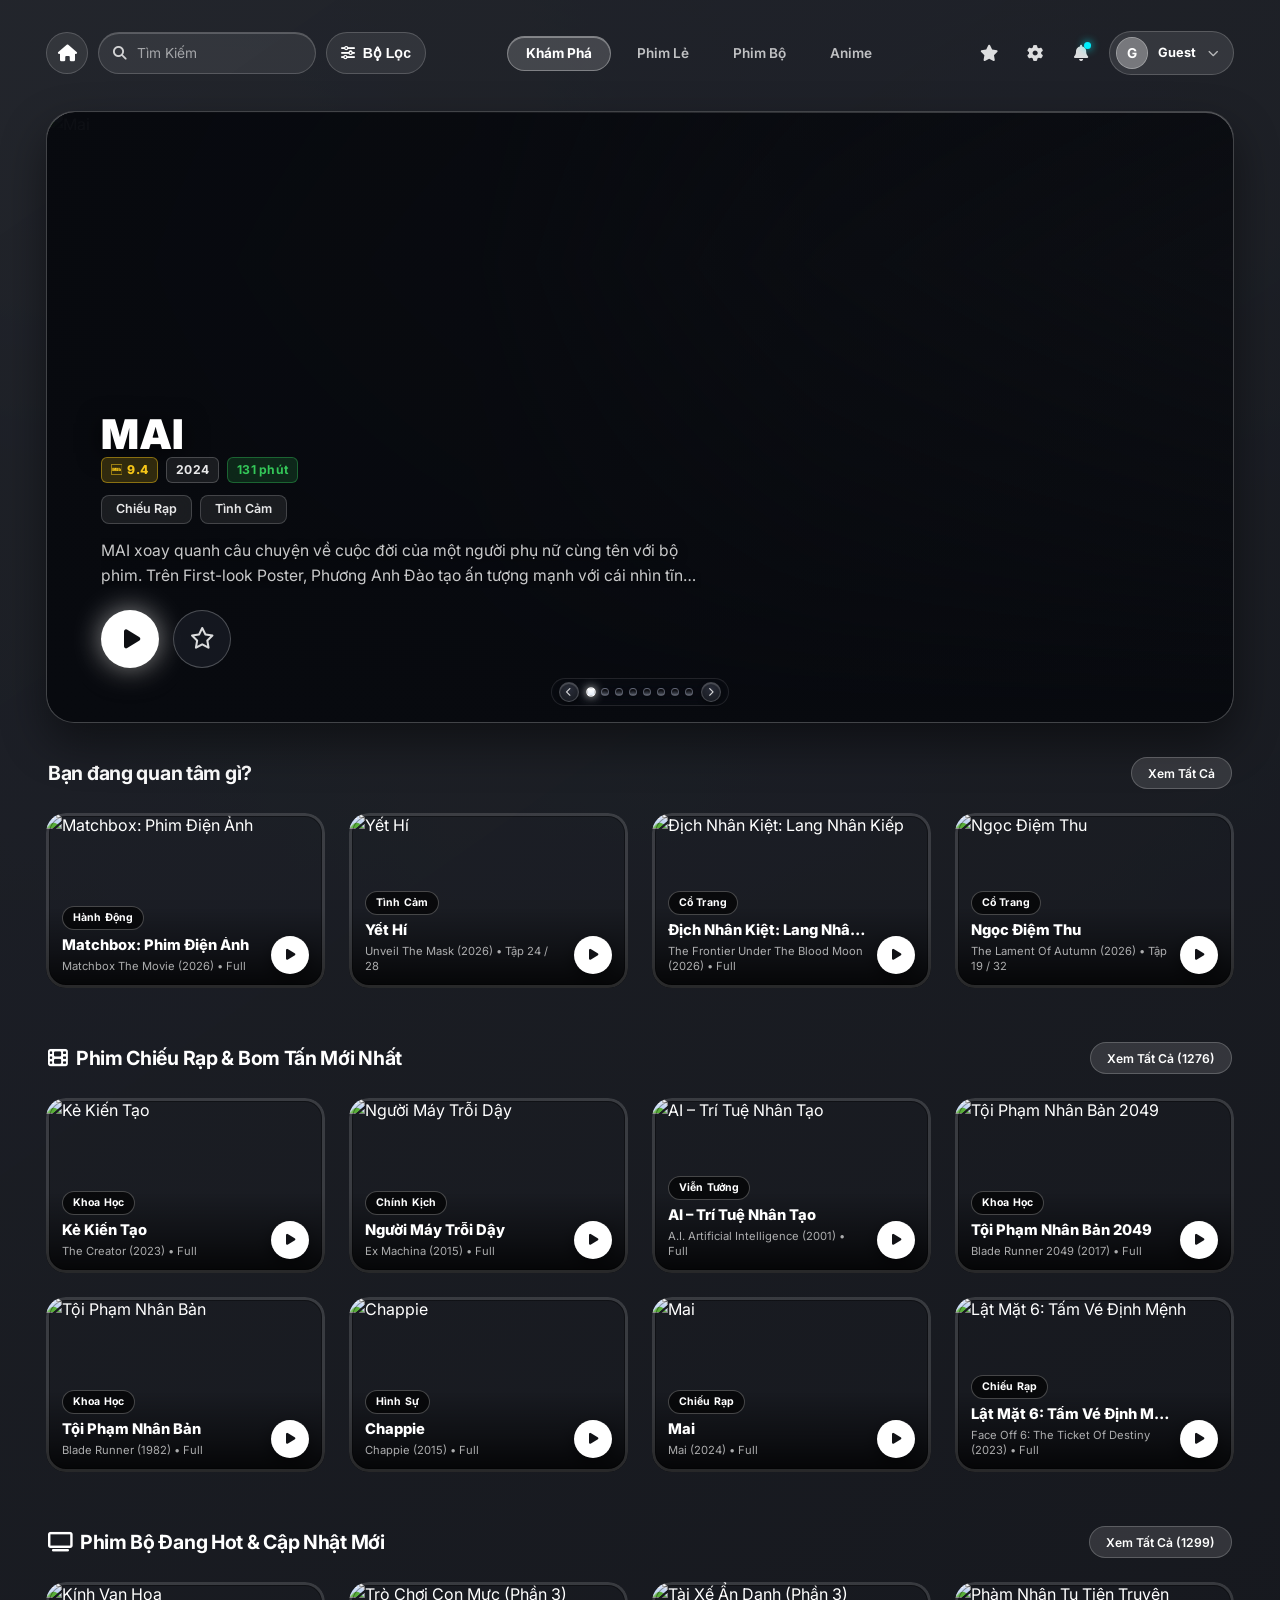
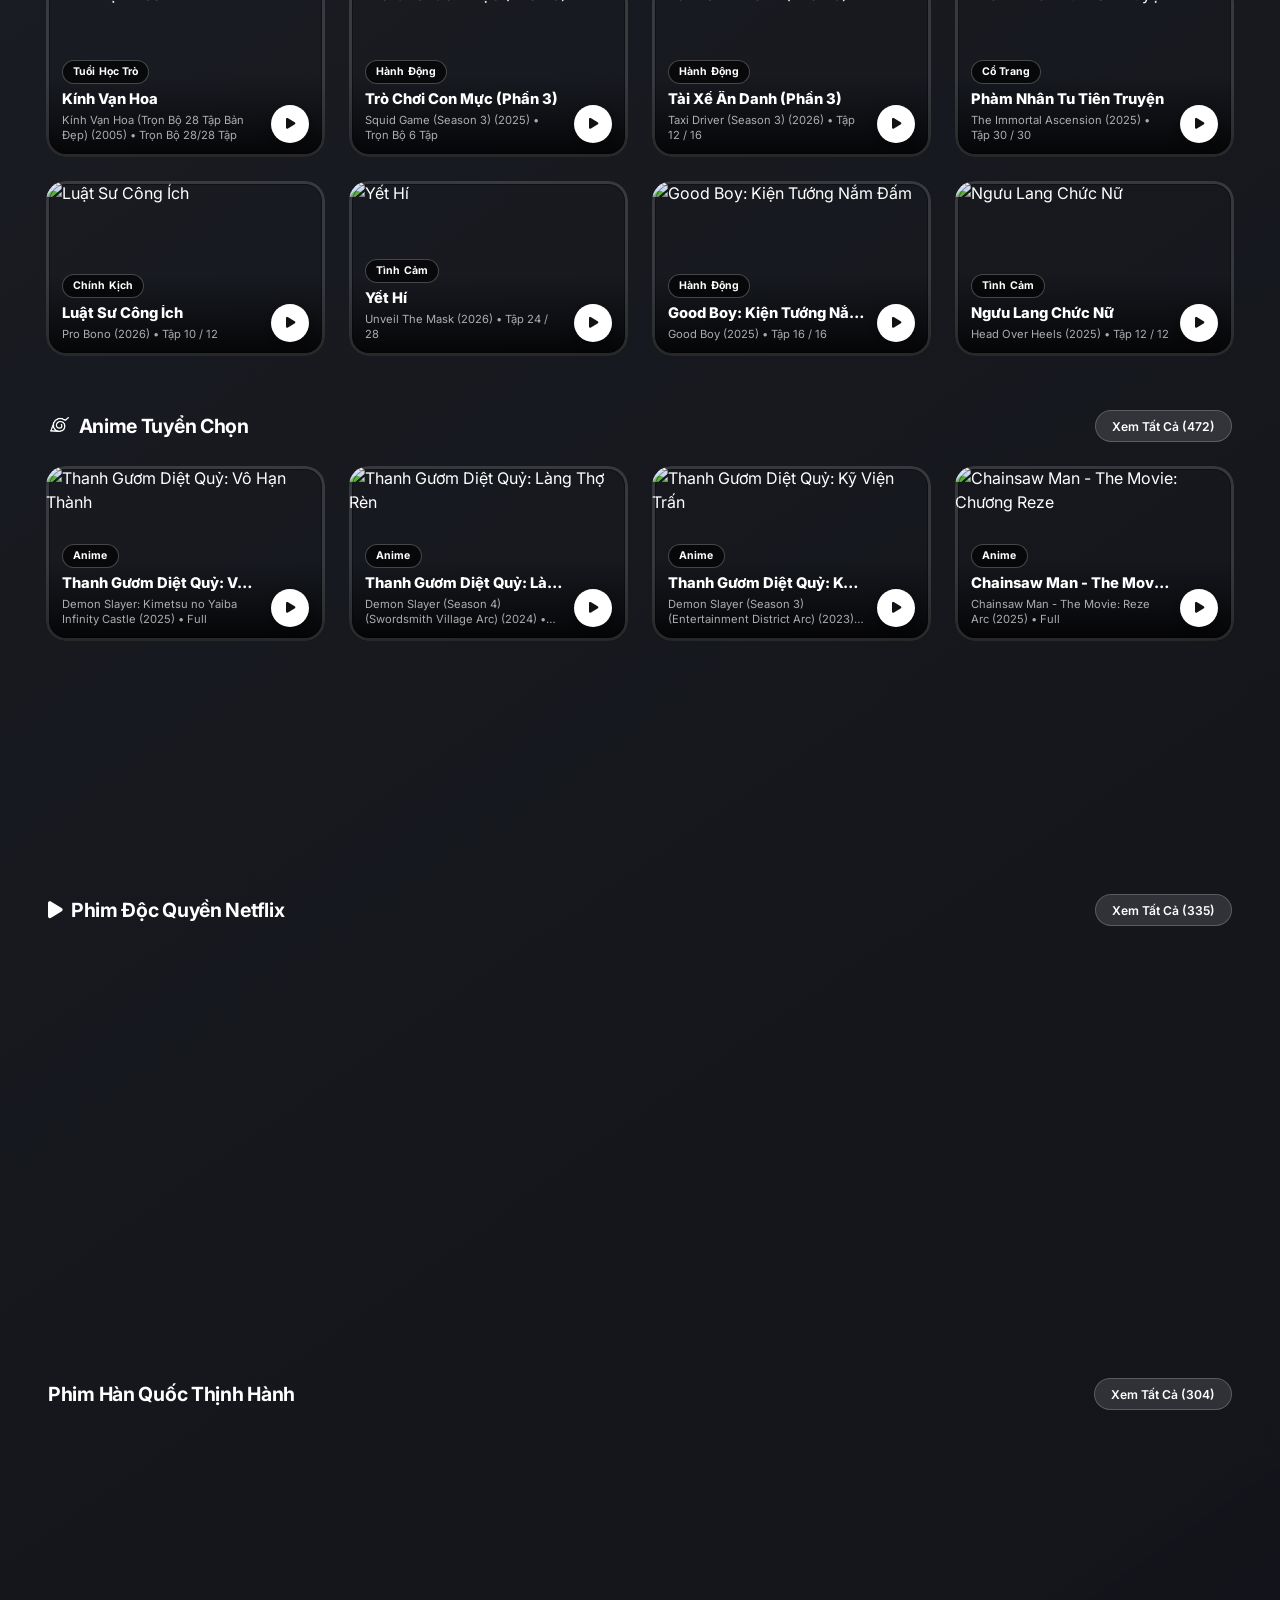
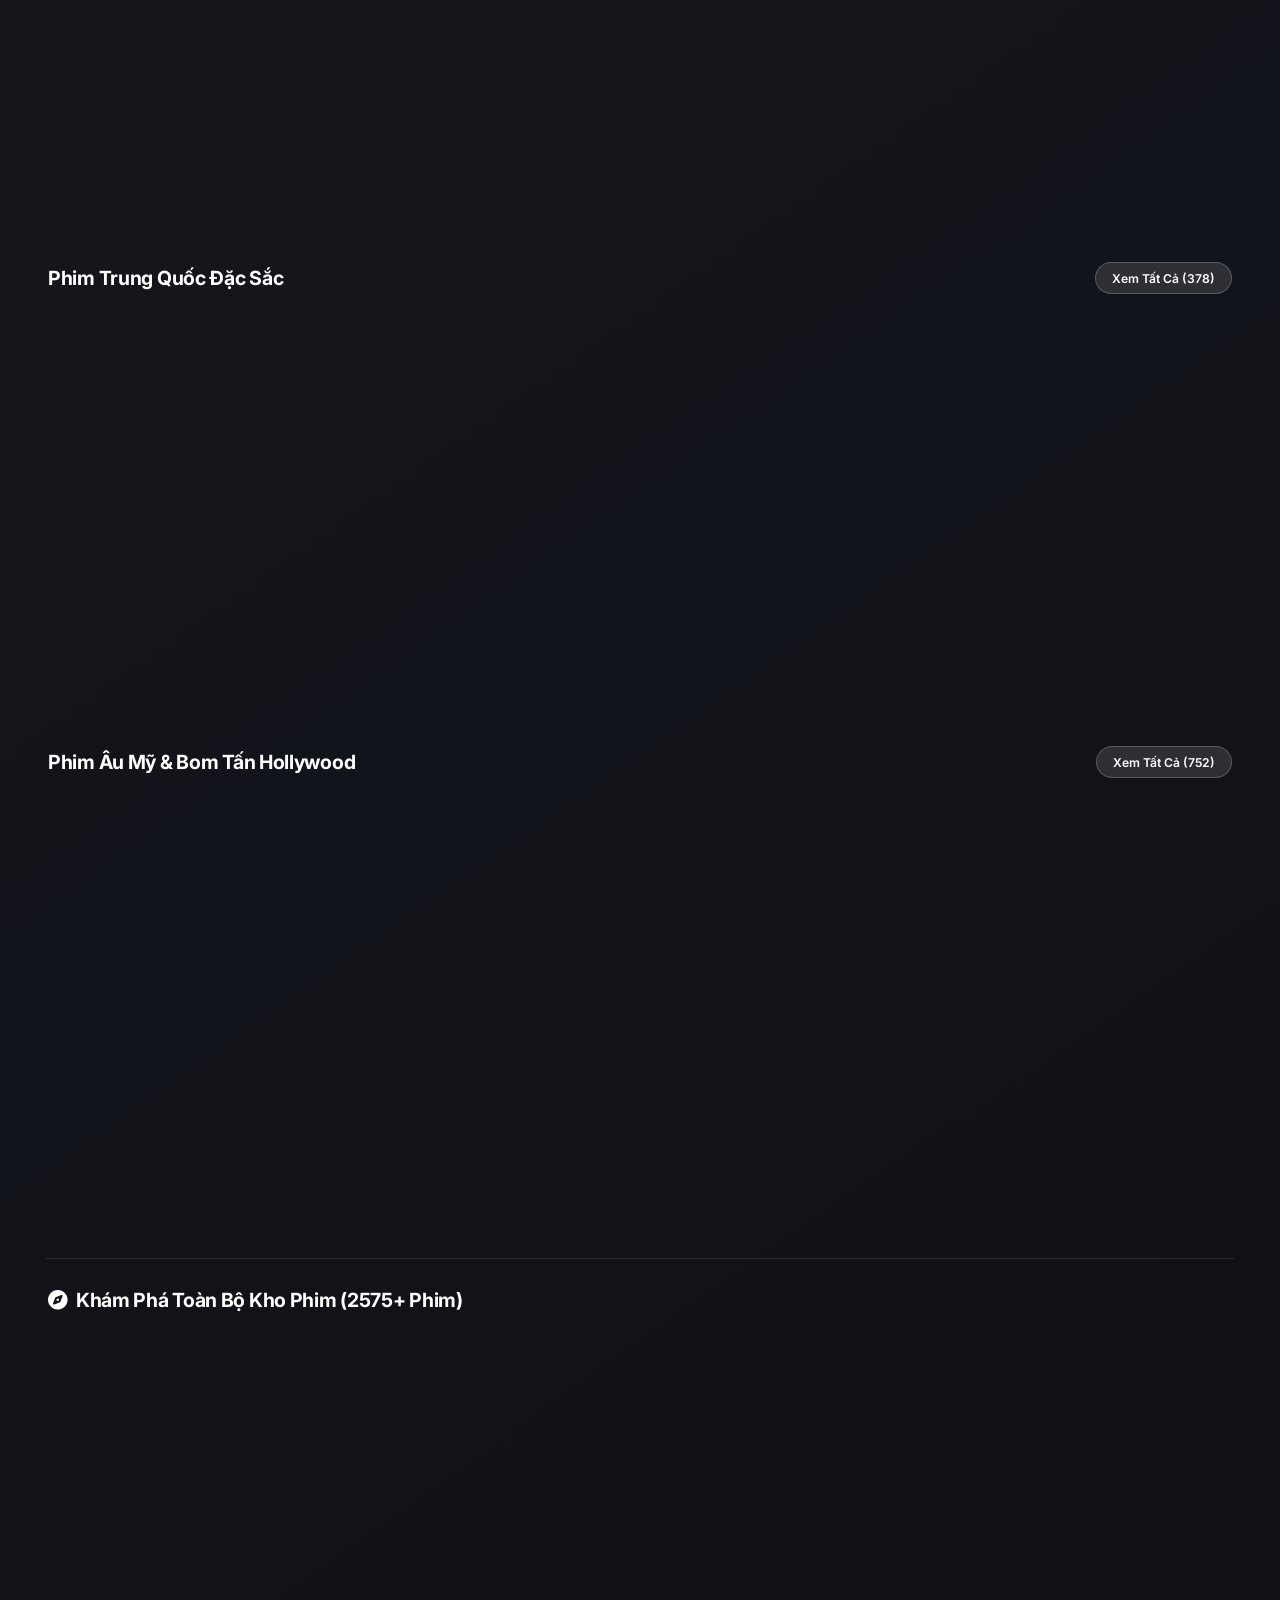
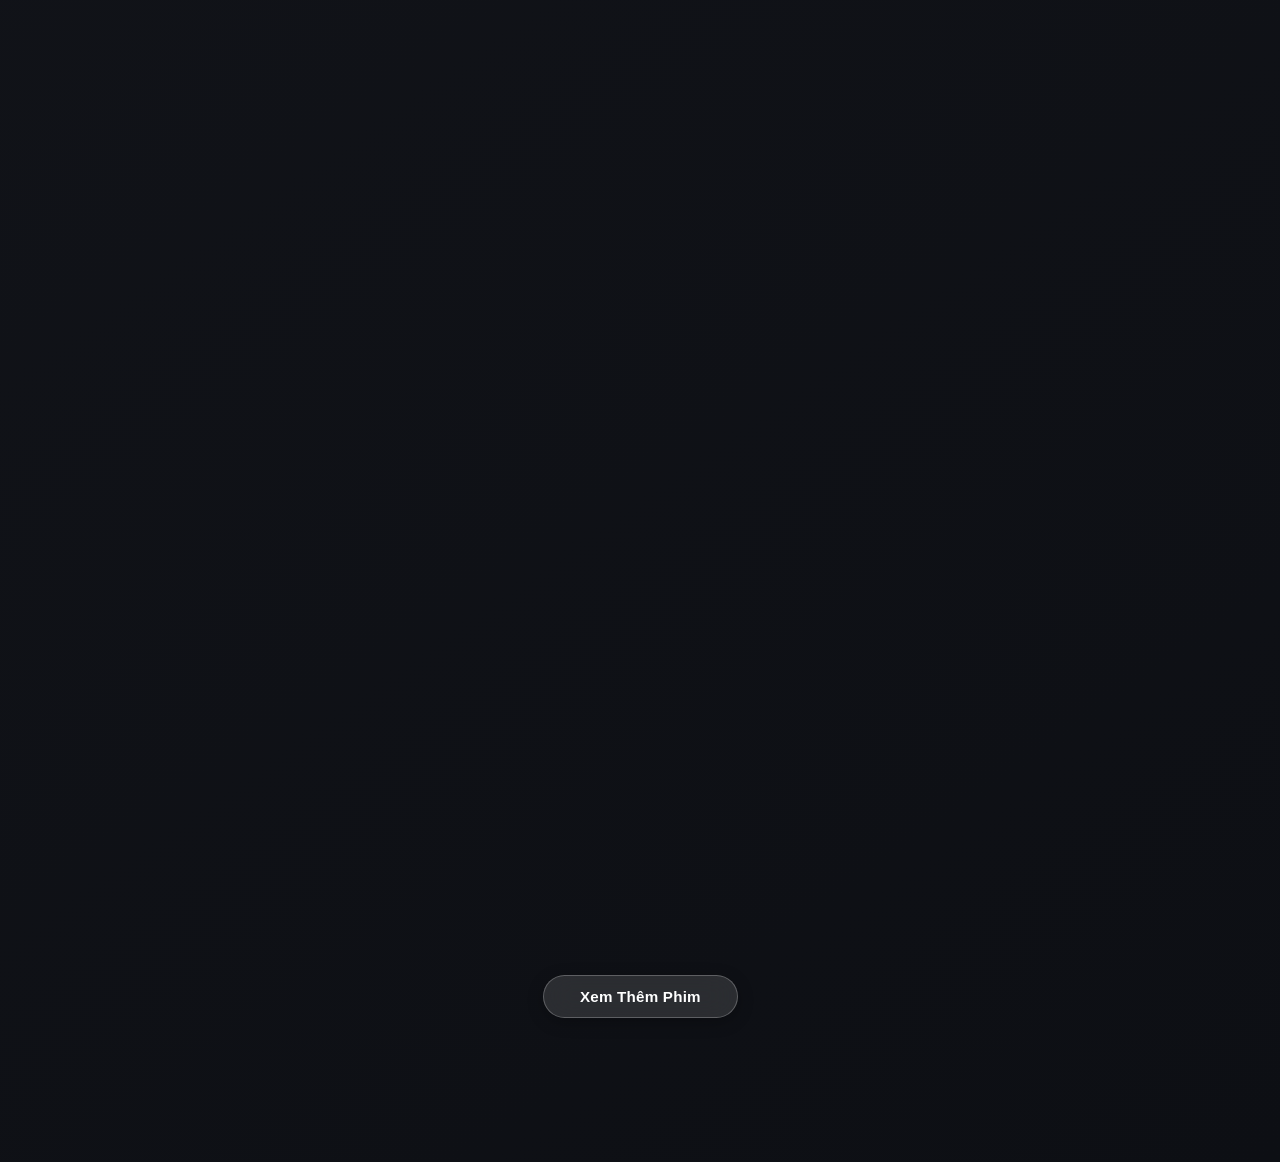
==== commit cb4d36bf: "v2.9.3: Thêm 23 phim Studio Ghibli, lọc thêm mẫu quảng cáo /adjump/ - Thêm 23 phim Ghibli (1984–2023" ====
--- a/index.html
+++ b/index.html
@@ -47,7 +47,7 @@
   <link rel="dns-prefetch" href="https://cdnjs.cloudflare.com" />
 
   <!-- Preload Critical CSS (ảnh hero chọn ngẫu nhiên nên không preload một ảnh cố định) -->
-  <link rel="preload" href="css/style.css?v=2.9.2" as="style" />
+  <link rel="preload" href="css/style.css?v=2.9.3" as="style" />
 
   <link href="https://fonts.googleapis.com/css2?family=Inter:wght@400;500;600;700;800;900&display=swap" rel="stylesheet" />
   <link rel="stylesheet" href="https://cdnjs.cloudflare.com/ajax/libs/font-awesome/6.5.1/css/all.min.css" />
@@ -56,7 +56,7 @@
   <script src="https://accounts.google.com/gsi/client" async defer></script>
 
   <!-- Main Stylesheet -->
-  <link rel="stylesheet" href="css/style.css?v=2.9.2" />
+  <link rel="stylesheet" href="css/style.css?v=2.9.3" />
 </head>
 <body>
 
@@ -348,11 +348,11 @@
   <script src="js/app.js?v=2.9.1" defer></script>
   <script src="js/modules/navigation-ui.js?v=2.9.1" defer></script>
   <script src="js/modules/movie-modal.js?v=2.9.1" defer></script>
-  <script src="js/modules/video-player.js?v=2.9.2" defer></script>
+  <script src="js/modules/video-player.js?v=2.9.3" defer></script>
   <script src="js/modules/search-filter.js?v=2.9.1" defer></script>
   <script src="js/modules/user-cloud-sync.js?v=2.9.1" defer></script>
   <script src="js/bootstrap.js?v=2.9.1" defer></script>
-  <script src="js/movies-catalog.js?v=2.9.0" defer></script>
+  <script src="js/movies-catalog.js?v=2.9.3" defer></script>
   <script src="js/catalog-ready.js?v=2.9.1" defer></script>
 </body>
 </html>
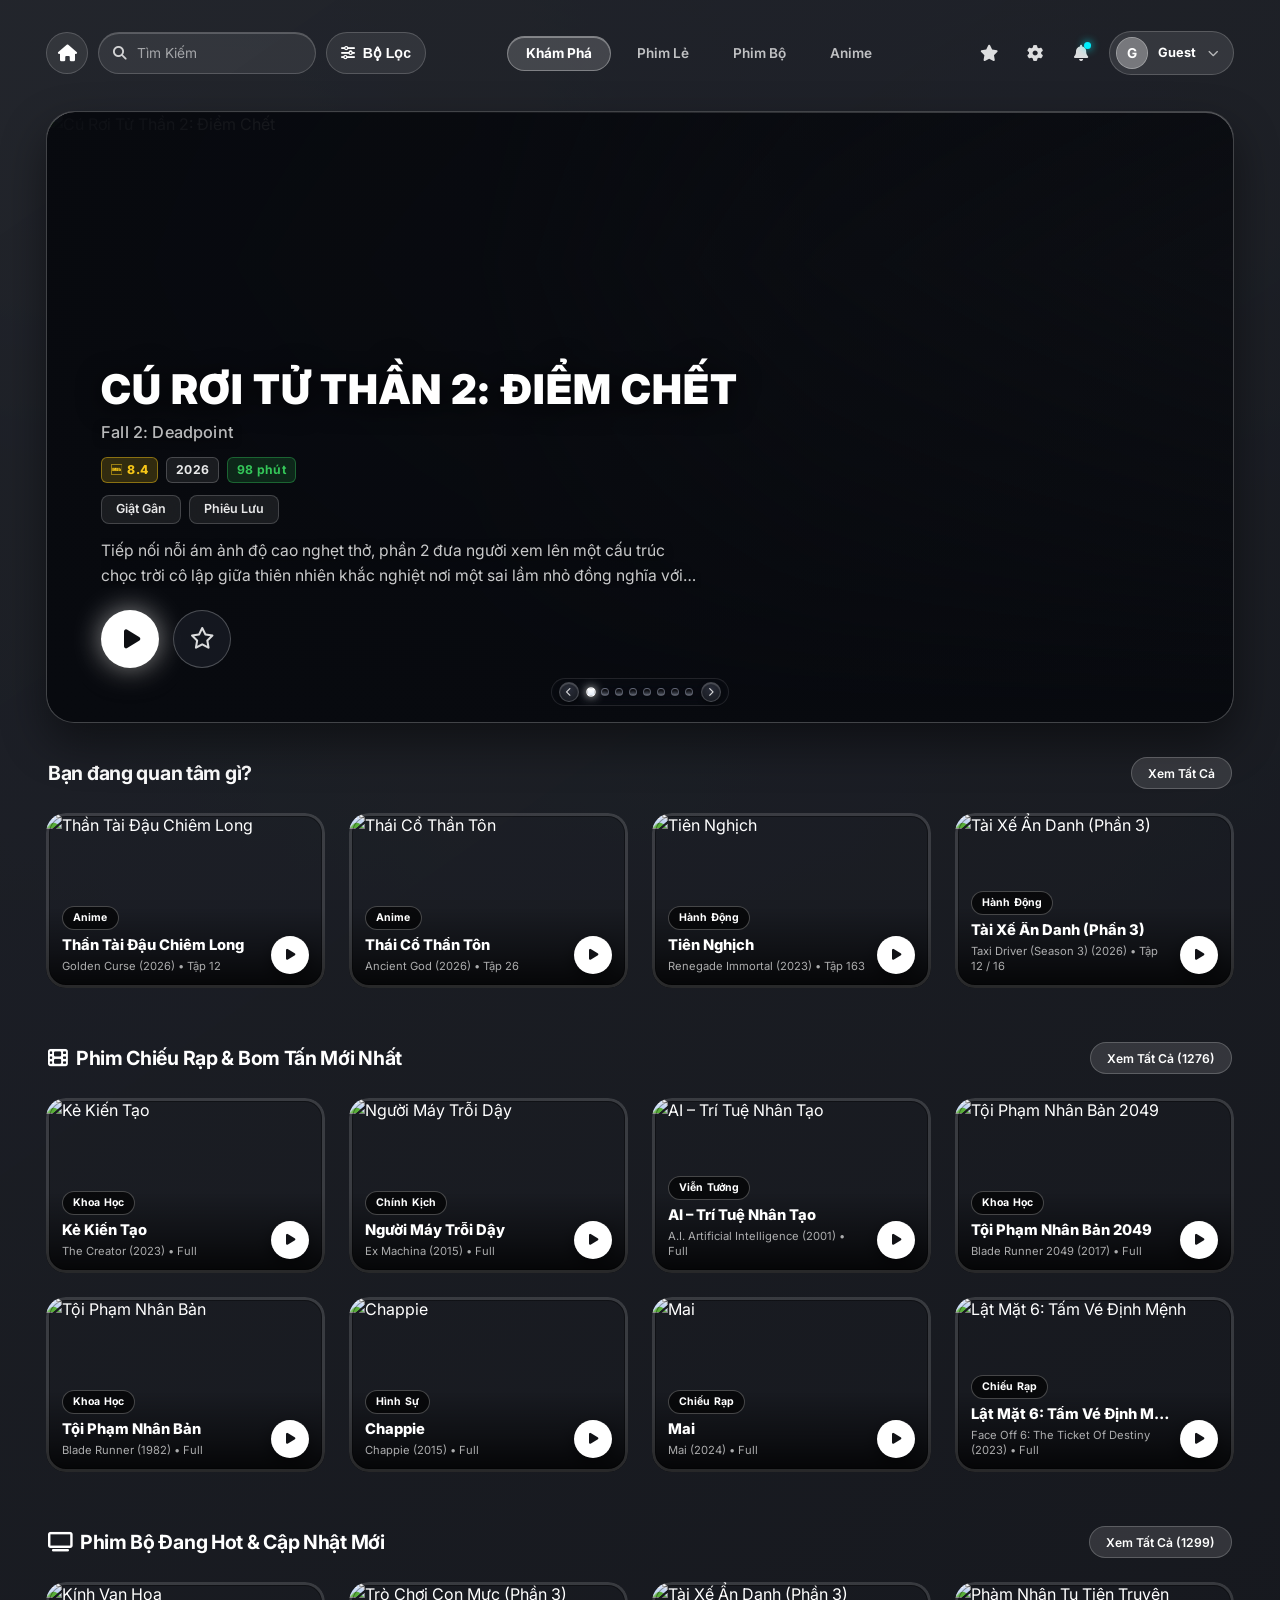
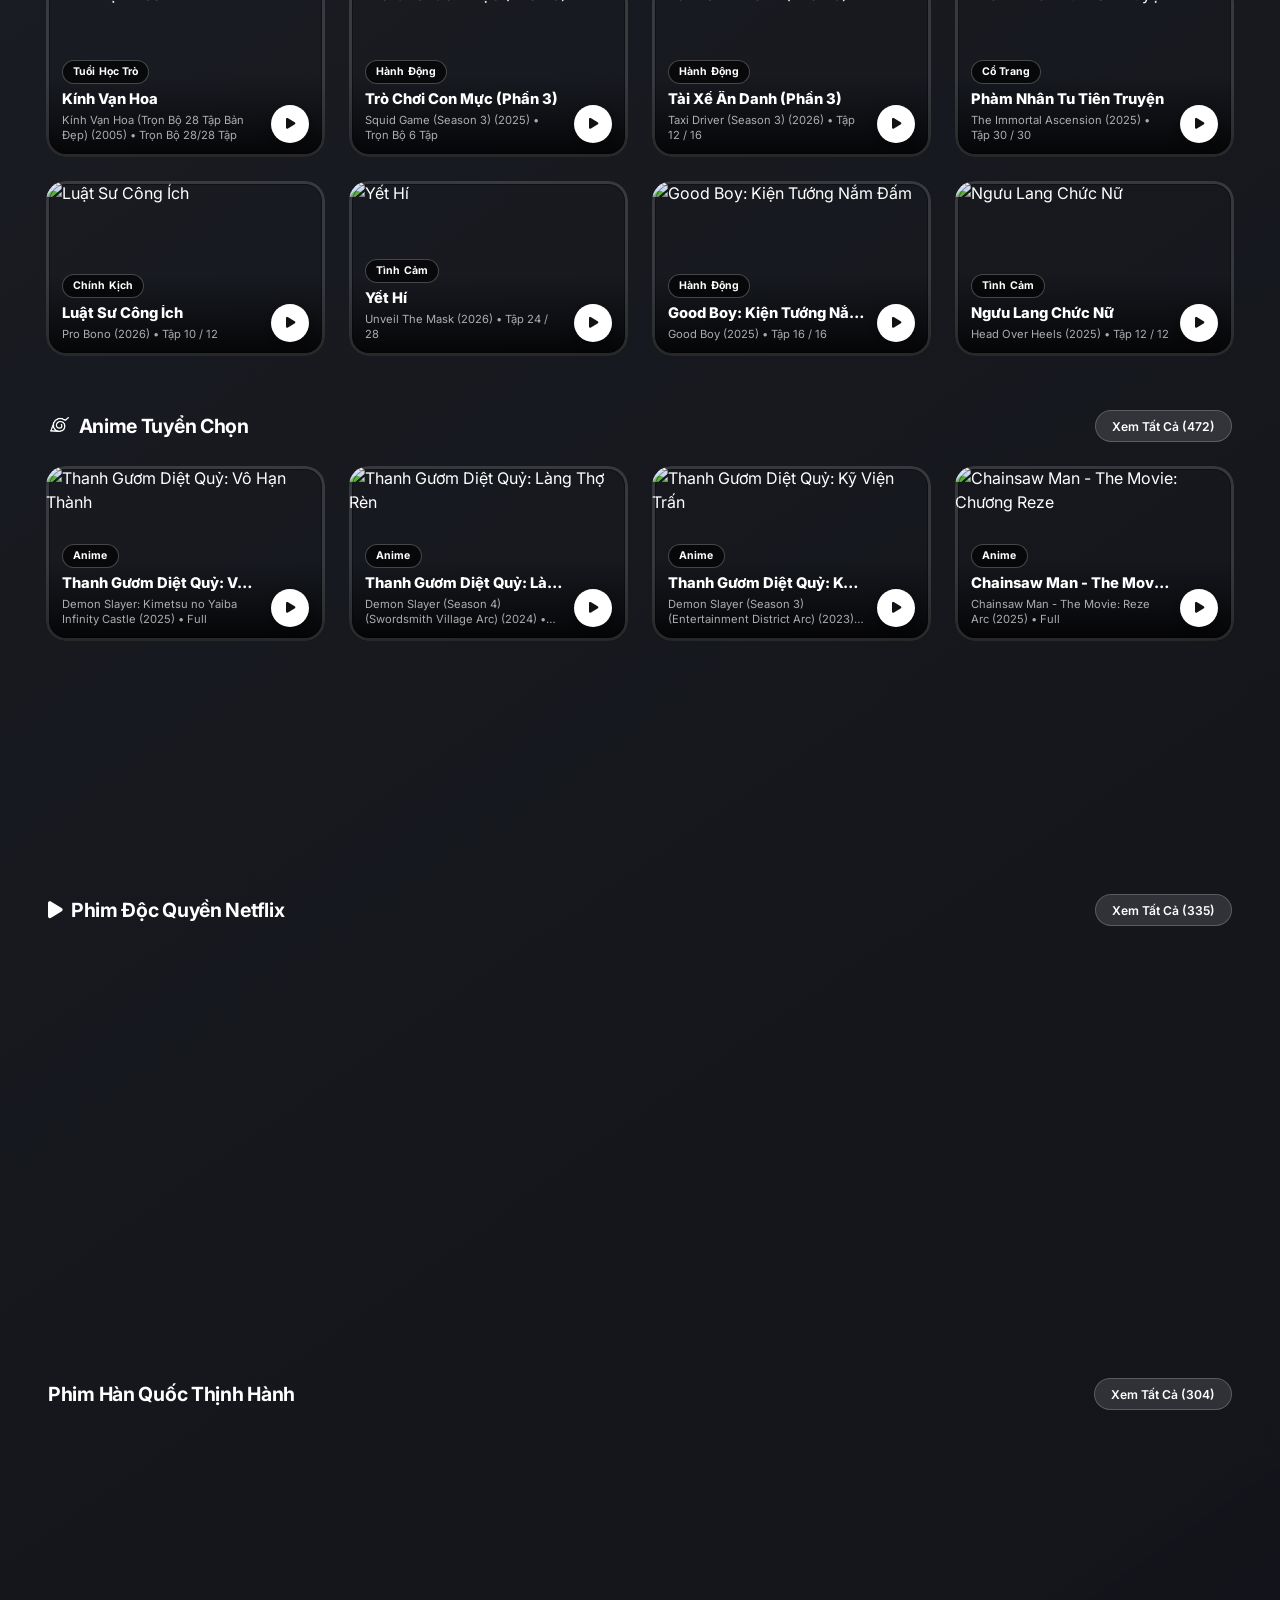
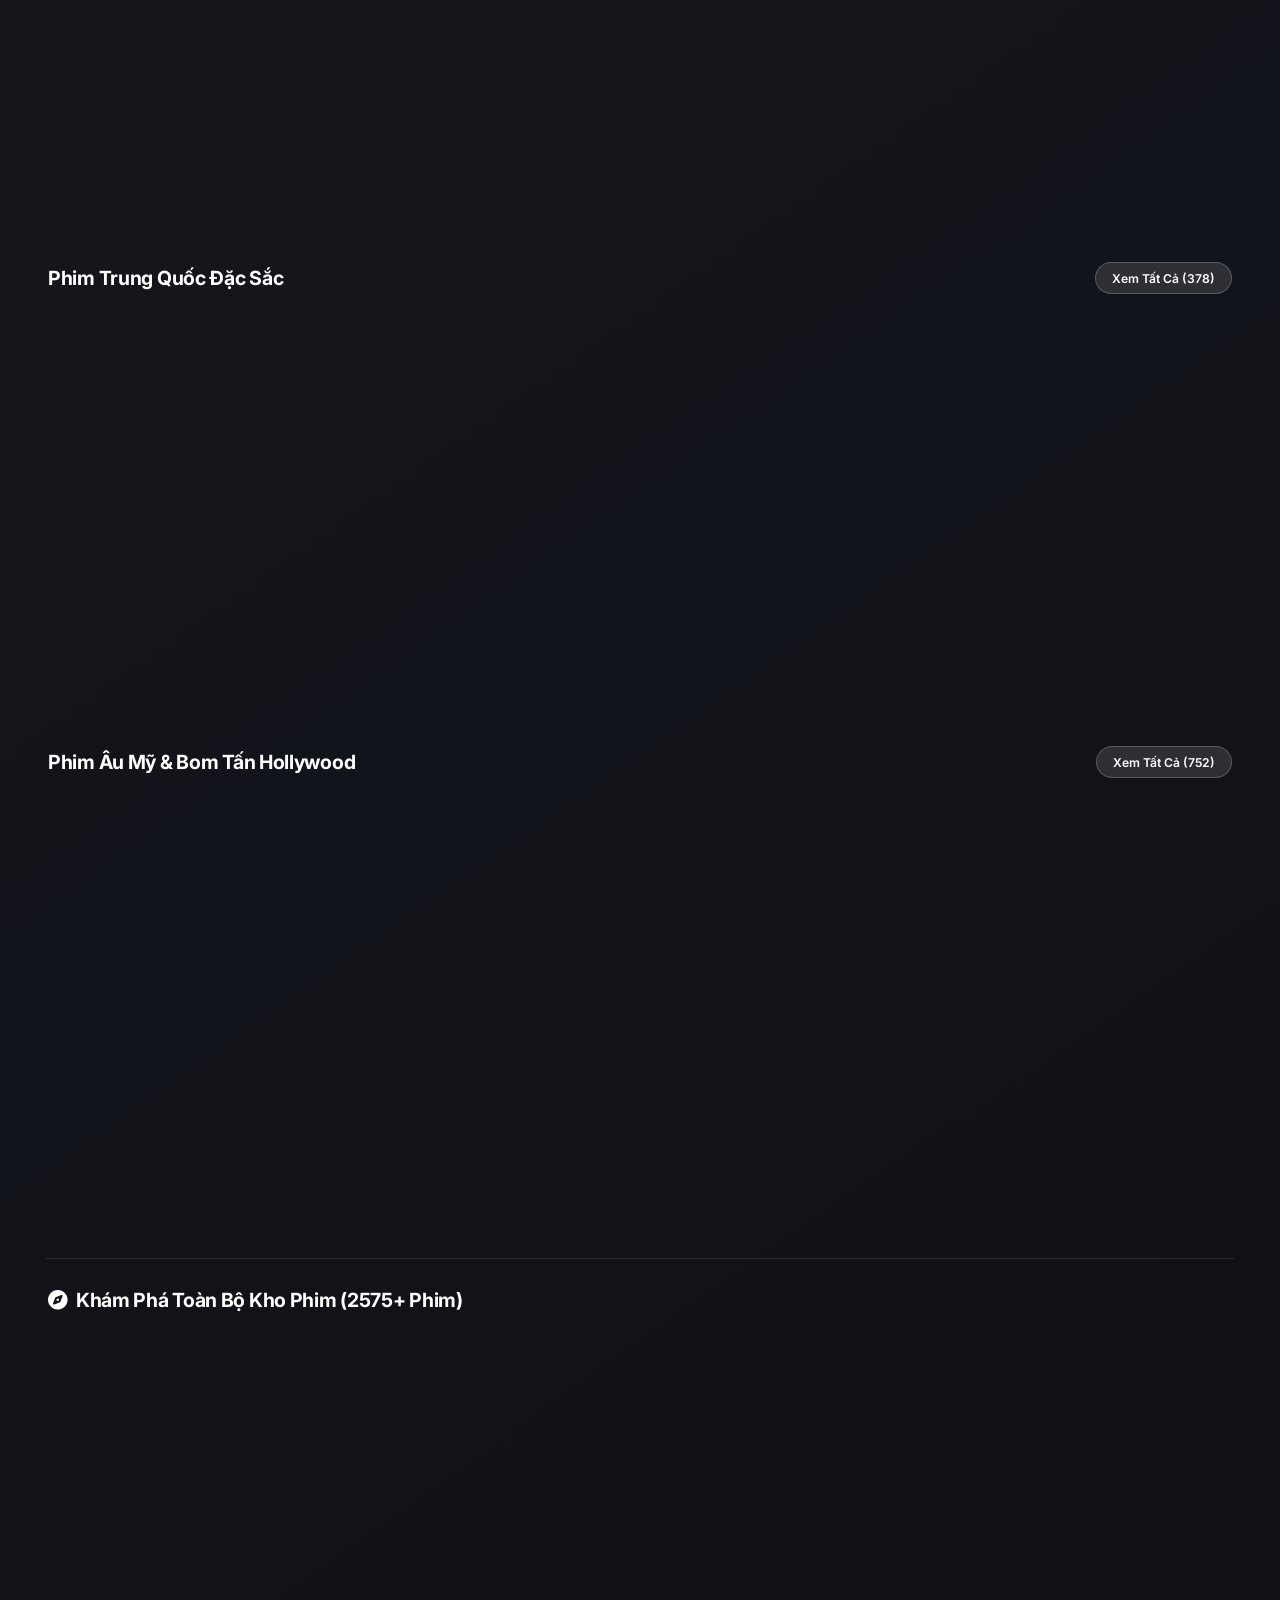
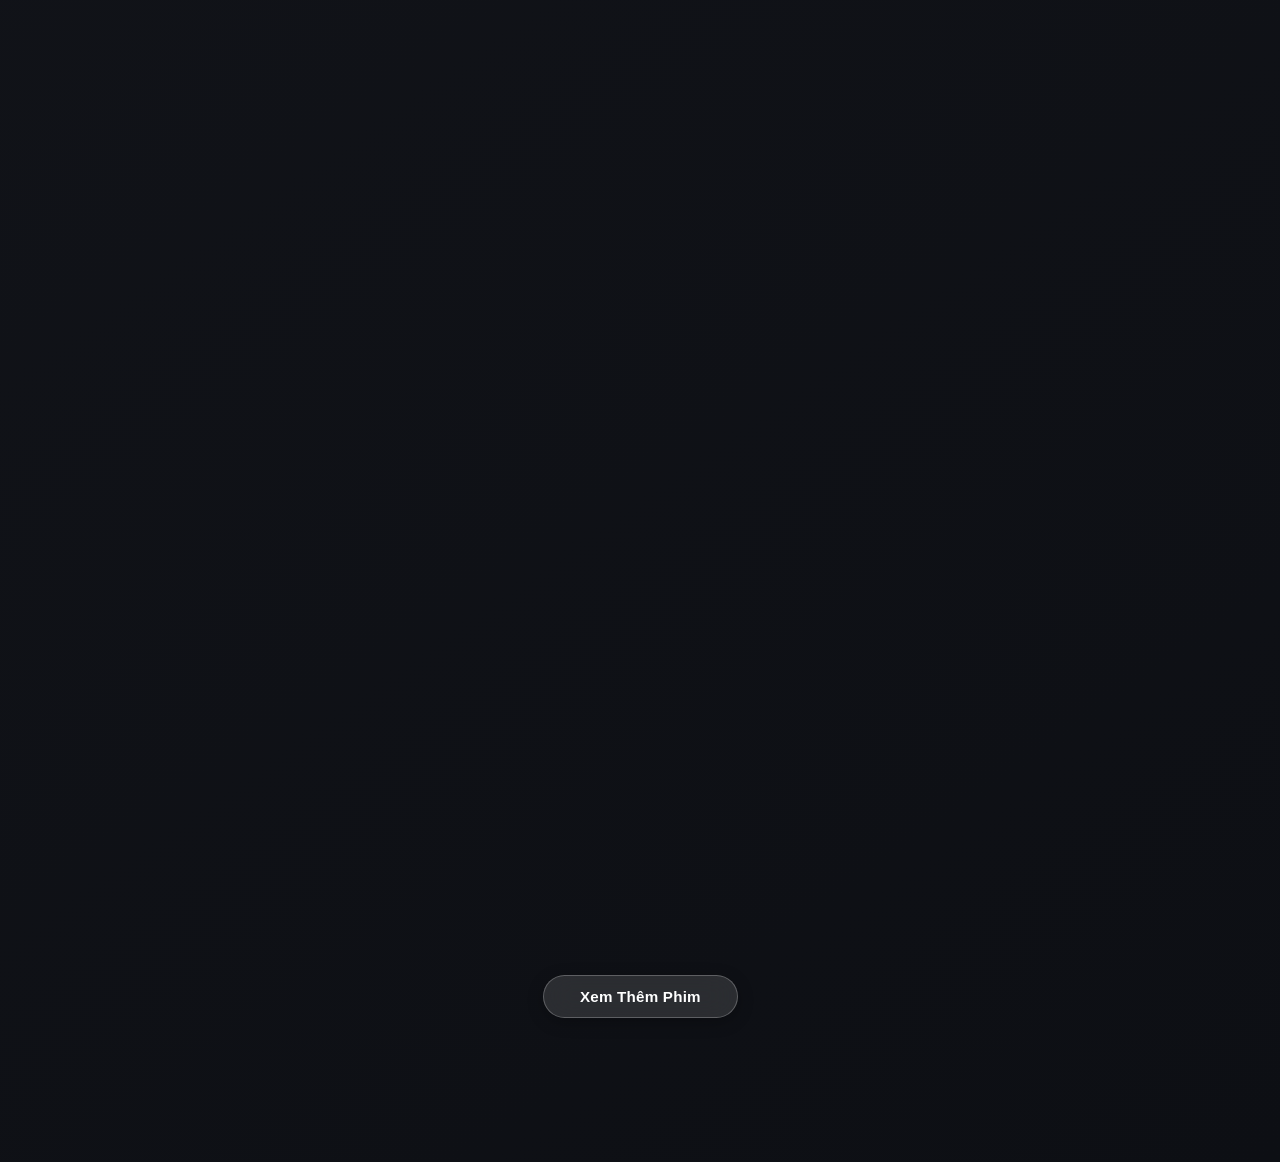
==== commit d2054656: "v2.9.4: Thẻ Tiếp Tục Xem rê chuột mượt hơn - Nền, viền, bóng và độ nâng chuyển cùng một nhịp easing " ====
--- a/index.html
+++ b/index.html
@@ -47,7 +47,7 @@
   <link rel="dns-prefetch" href="https://cdnjs.cloudflare.com" />
 
   <!-- Preload Critical CSS (ảnh hero chọn ngẫu nhiên nên không preload một ảnh cố định) -->
-  <link rel="preload" href="css/style.css?v=2.9.3" as="style" />
+  <link rel="preload" href="css/style.css?v=2.9.4" as="style" />
 
   <link href="https://fonts.googleapis.com/css2?family=Inter:wght@400;500;600;700;800;900&display=swap" rel="stylesheet" />
   <link rel="stylesheet" href="https://cdnjs.cloudflare.com/ajax/libs/font-awesome/6.5.1/css/all.min.css" />
@@ -56,7 +56,7 @@
   <script src="https://accounts.google.com/gsi/client" async defer></script>
 
   <!-- Main Stylesheet -->
-  <link rel="stylesheet" href="css/style.css?v=2.9.3" />
+  <link rel="stylesheet" href="css/style.css?v=2.9.4" />
 </head>
 <body>
 
--- a/css/style.css
+++ b/css/style.css
@@ -13805,3 +13805,45 @@
 .sponsor-text-mask.is-visible {
   opacity: 1;
 }
+
+/* v2.9.4 — Thẻ "Tiếp Tục Xem": rê chuột mượt như thẻ phim (một nhịp easing chung, không đổi màu giật cục) */
+.continue-shelf-card.continue-shelf-card {
+  will-change: auto;
+  backface-visibility: visible;
+  -webkit-backface-visibility: visible;
+  animation-fill-mode: backwards;
+  transition:
+    transform 0.5s cubic-bezier(0.22, 1, 0.36, 1),
+    box-shadow 0.5s cubic-bezier(0.22, 1, 0.36, 1),
+    border-color 0.4s cubic-bezier(0.22, 1, 0.36, 1),
+    background-color 0.4s cubic-bezier(0.22, 1, 0.36, 1) !important;
+}
+
+.continue-shelf-card.continue-shelf-card .continue-shelf-thumb img {
+  transition: transform 0.7s cubic-bezier(0.22, 1, 0.36, 1) !important;
+}
+
+.continue-shelf-card.continue-shelf-card .continue-shelf-play {
+  -webkit-backdrop-filter: none;
+  backdrop-filter: none;
+  background: rgba(0, 0, 0, 0.6);
+  transition:
+    transform 0.45s cubic-bezier(0.22, 1, 0.36, 1),
+    background-color 0.35s ease,
+    color 0.35s ease,
+    opacity 0.35s ease,
+    box-shadow 0.45s cubic-bezier(0.22, 1, 0.36, 1) !important;
+}
+
+@media (hover: hover) and (pointer: fine) {
+  .continue-shelf-card.continue-shelf-card:hover .continue-shelf-thumb img {
+    transform: scale(1.05) !important;
+  }
+}
+
+.continue-shelf-card.continue-shelf-card:active {
+  transition:
+    transform 0.18s cubic-bezier(0.22, 1, 0.36, 1),
+    border-color 0.15s ease,
+    background-color 0.15s ease !important;
+}
--- a/css/style.css
+++ b/css/style.css
@@ -13805,3 +13805,45 @@
 .sponsor-text-mask.is-visible {
   opacity: 1;
 }
+
+/* v2.9.4 — Thẻ "Tiếp Tục Xem": rê chuột mượt như thẻ phim (một nhịp easing chung, không đổi màu giật cục) */
+.continue-shelf-card.continue-shelf-card {
+  will-change: auto;
+  backface-visibility: visible;
+  -webkit-backface-visibility: visible;
+  animation-fill-mode: backwards;
+  transition:
+    transform 0.5s cubic-bezier(0.22, 1, 0.36, 1),
+    box-shadow 0.5s cubic-bezier(0.22, 1, 0.36, 1),
+    border-color 0.4s cubic-bezier(0.22, 1, 0.36, 1),
+    background-color 0.4s cubic-bezier(0.22, 1, 0.36, 1) !important;
+}
+
+.continue-shelf-card.continue-shelf-card .continue-shelf-thumb img {
+  transition: transform 0.7s cubic-bezier(0.22, 1, 0.36, 1) !important;
+}
+
+.continue-shelf-card.continue-shelf-card .continue-shelf-play {
+  -webkit-backdrop-filter: none;
+  backdrop-filter: none;
+  background: rgba(0, 0, 0, 0.6);
+  transition:
+    transform 0.45s cubic-bezier(0.22, 1, 0.36, 1),
+    background-color 0.35s ease,
+    color 0.35s ease,
+    opacity 0.35s ease,
+    box-shadow 0.45s cubic-bezier(0.22, 1, 0.36, 1) !important;
+}
+
+@media (hover: hover) and (pointer: fine) {
+  .continue-shelf-card.continue-shelf-card:hover .continue-shelf-thumb img {
+    transform: scale(1.05) !important;
+  }
+}
+
+.continue-shelf-card.continue-shelf-card:active {
+  transition:
+    transform 0.18s cubic-bezier(0.22, 1, 0.36, 1),
+    border-color 0.15s ease,
+    background-color 0.15s ease !important;
+}
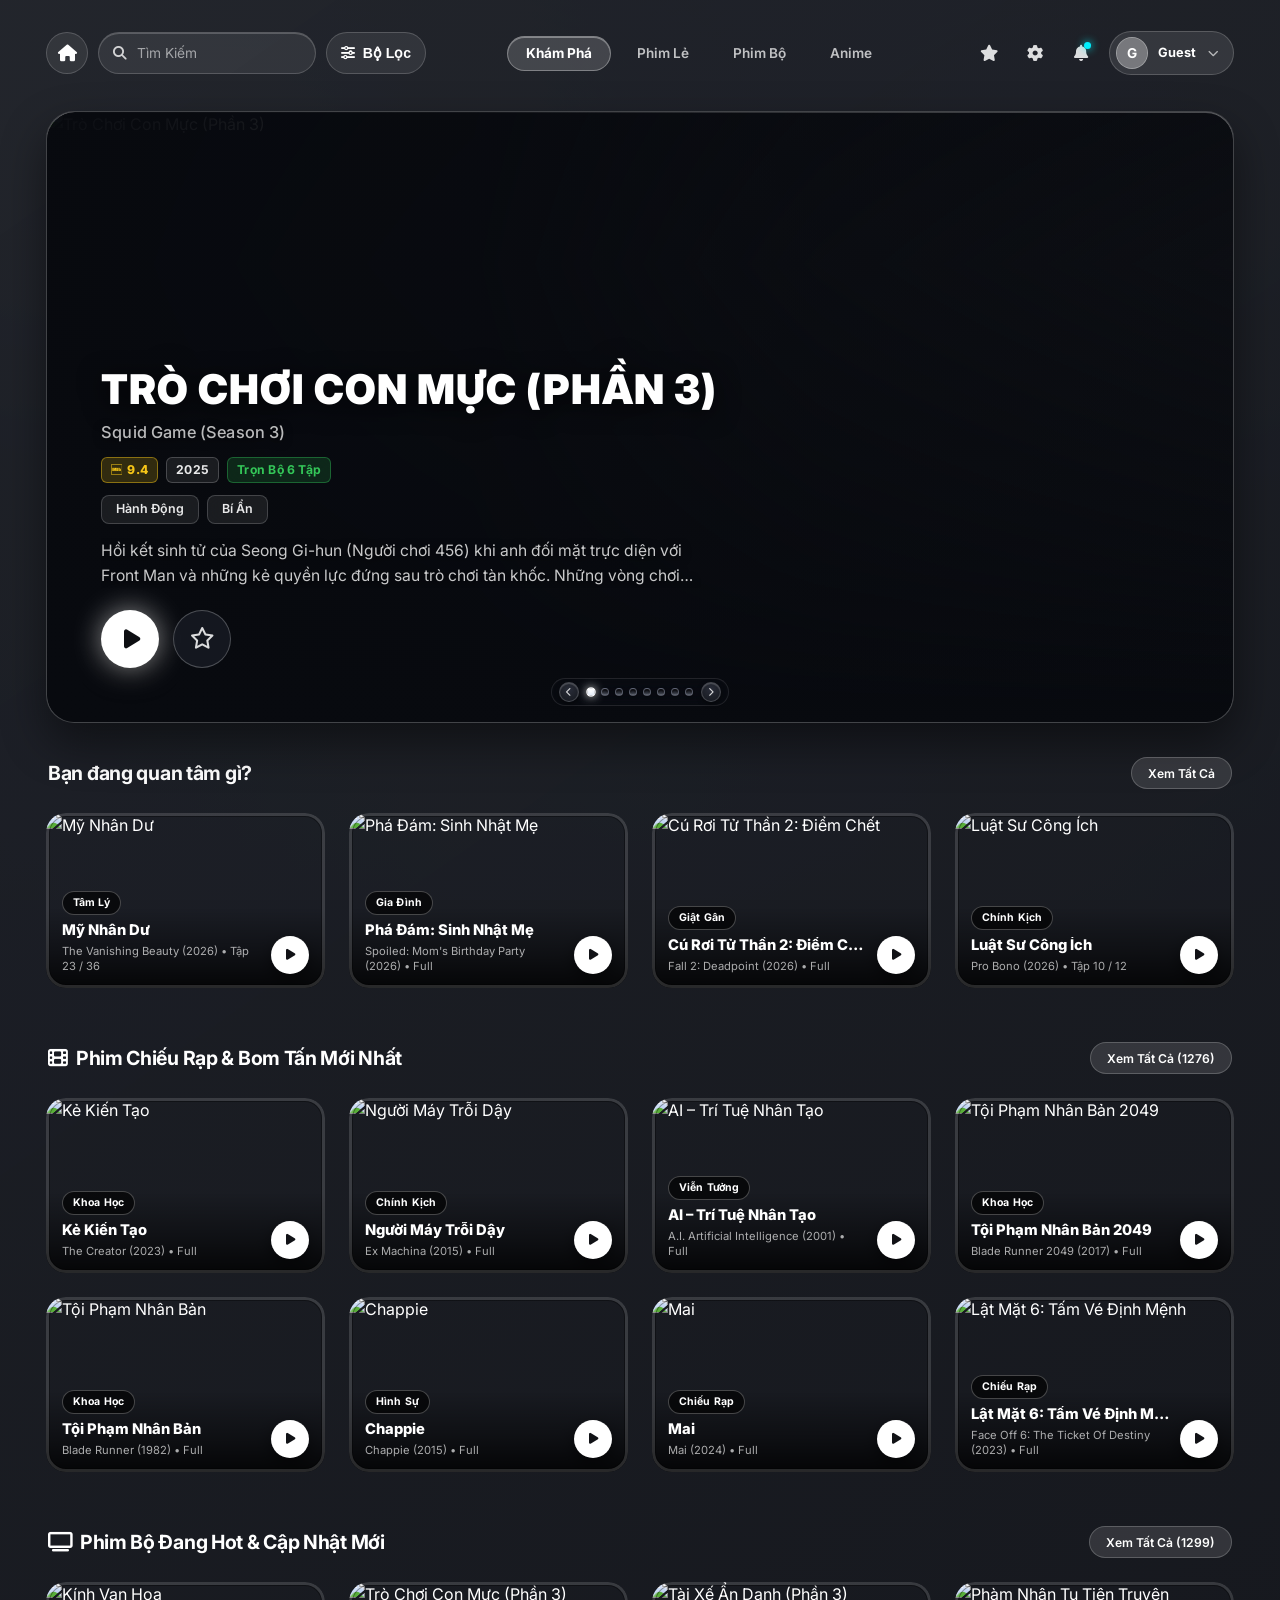
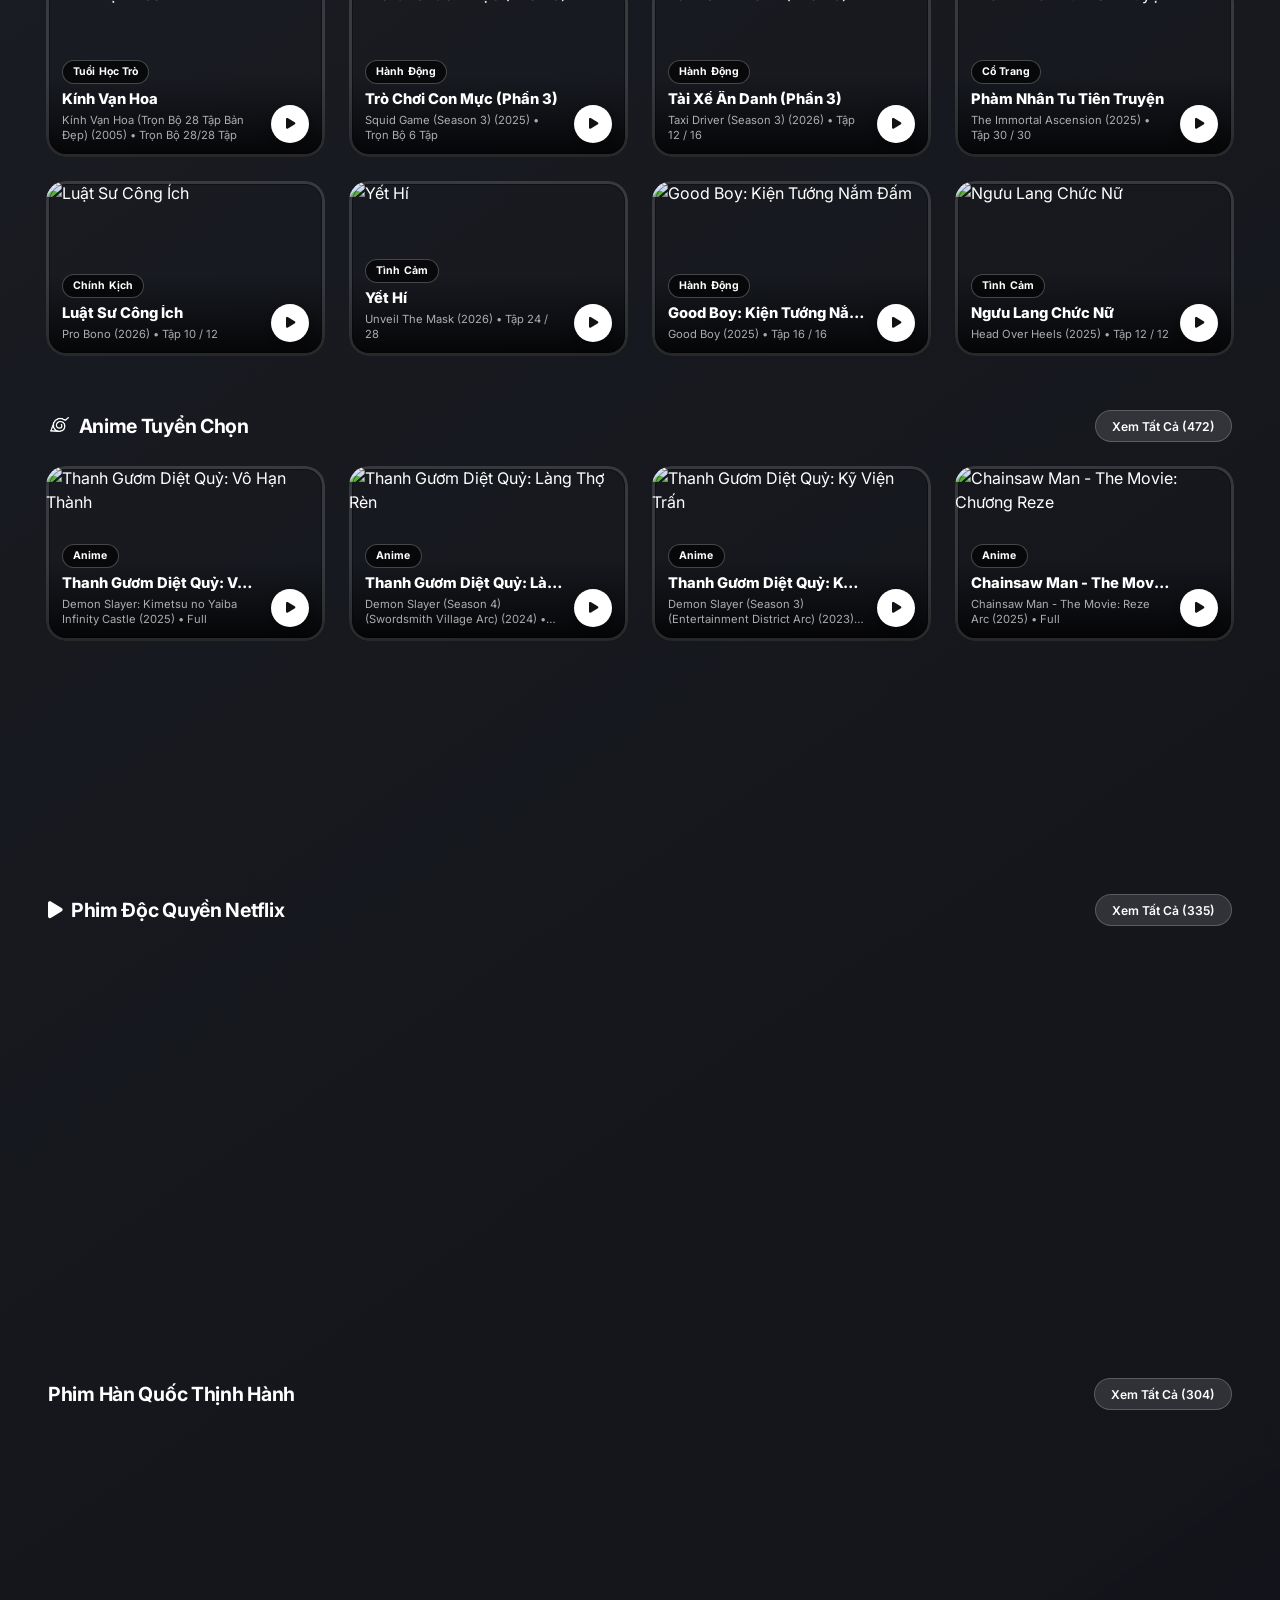
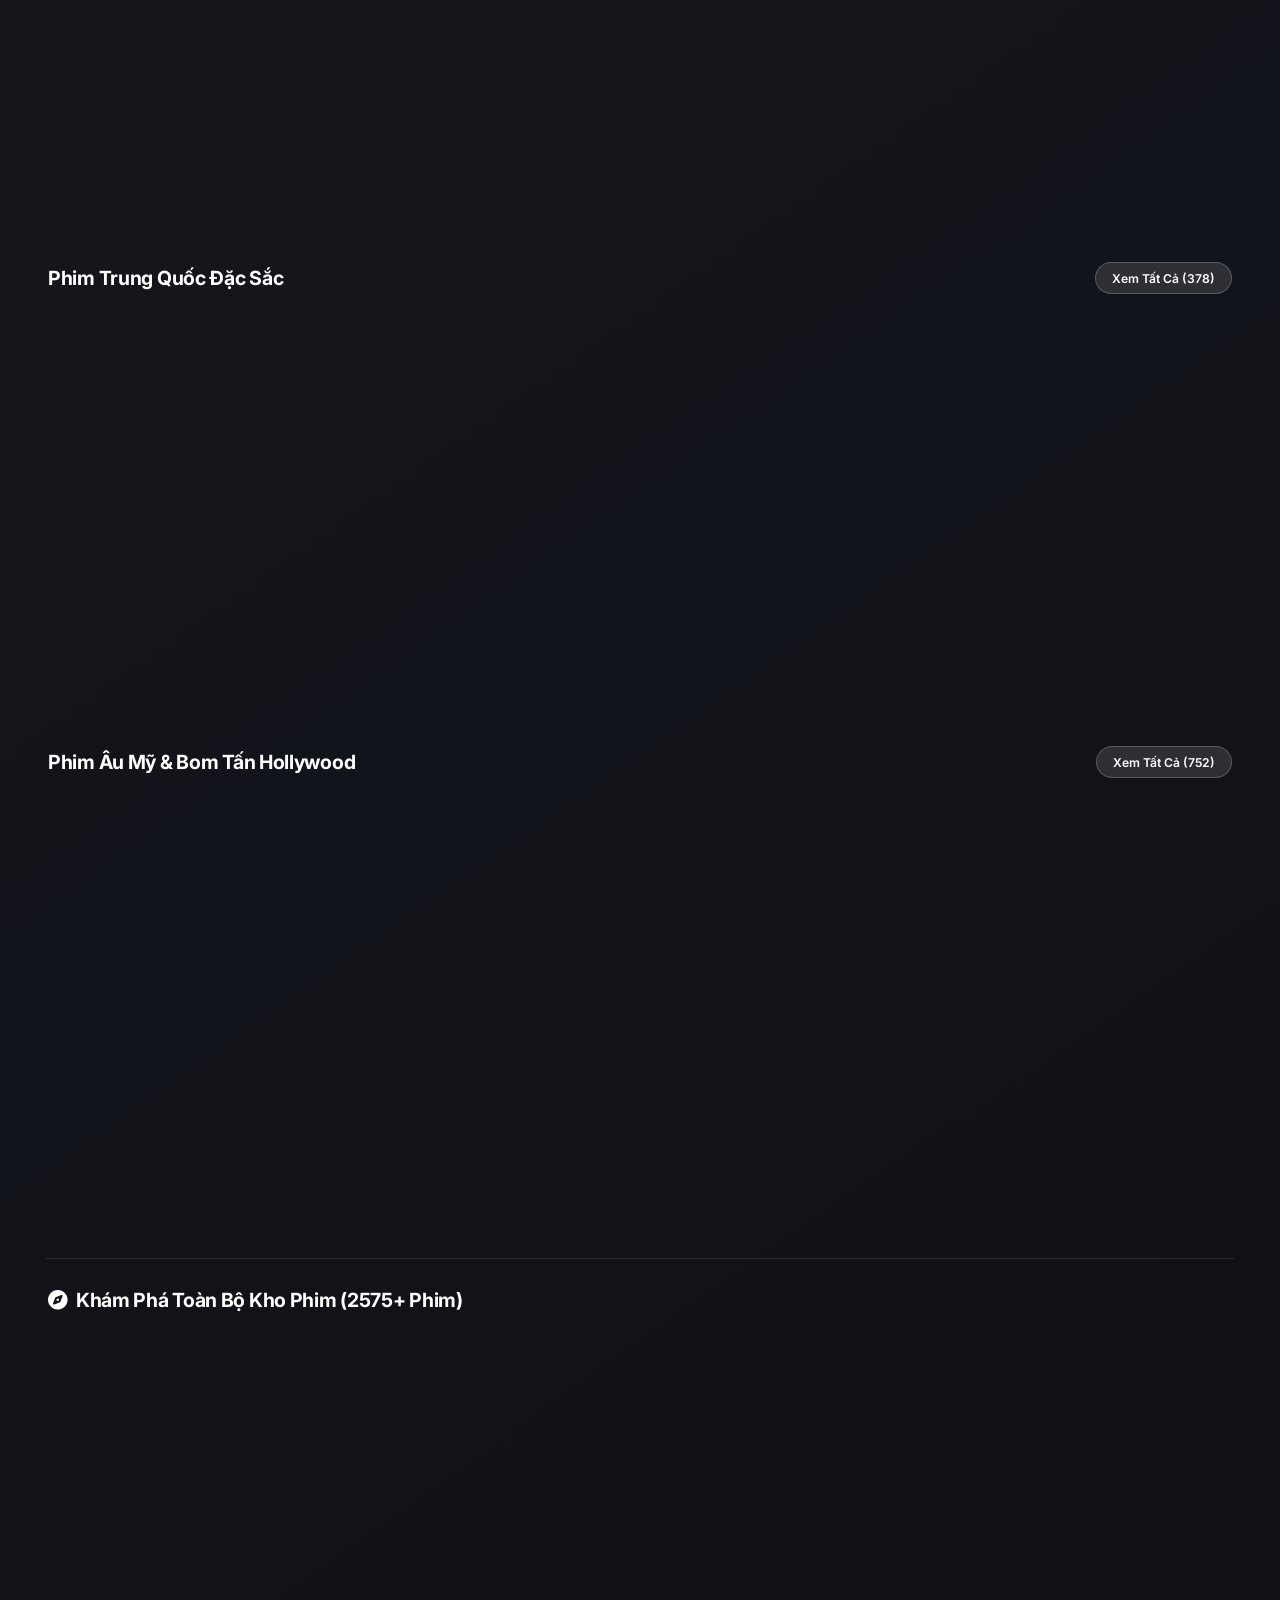
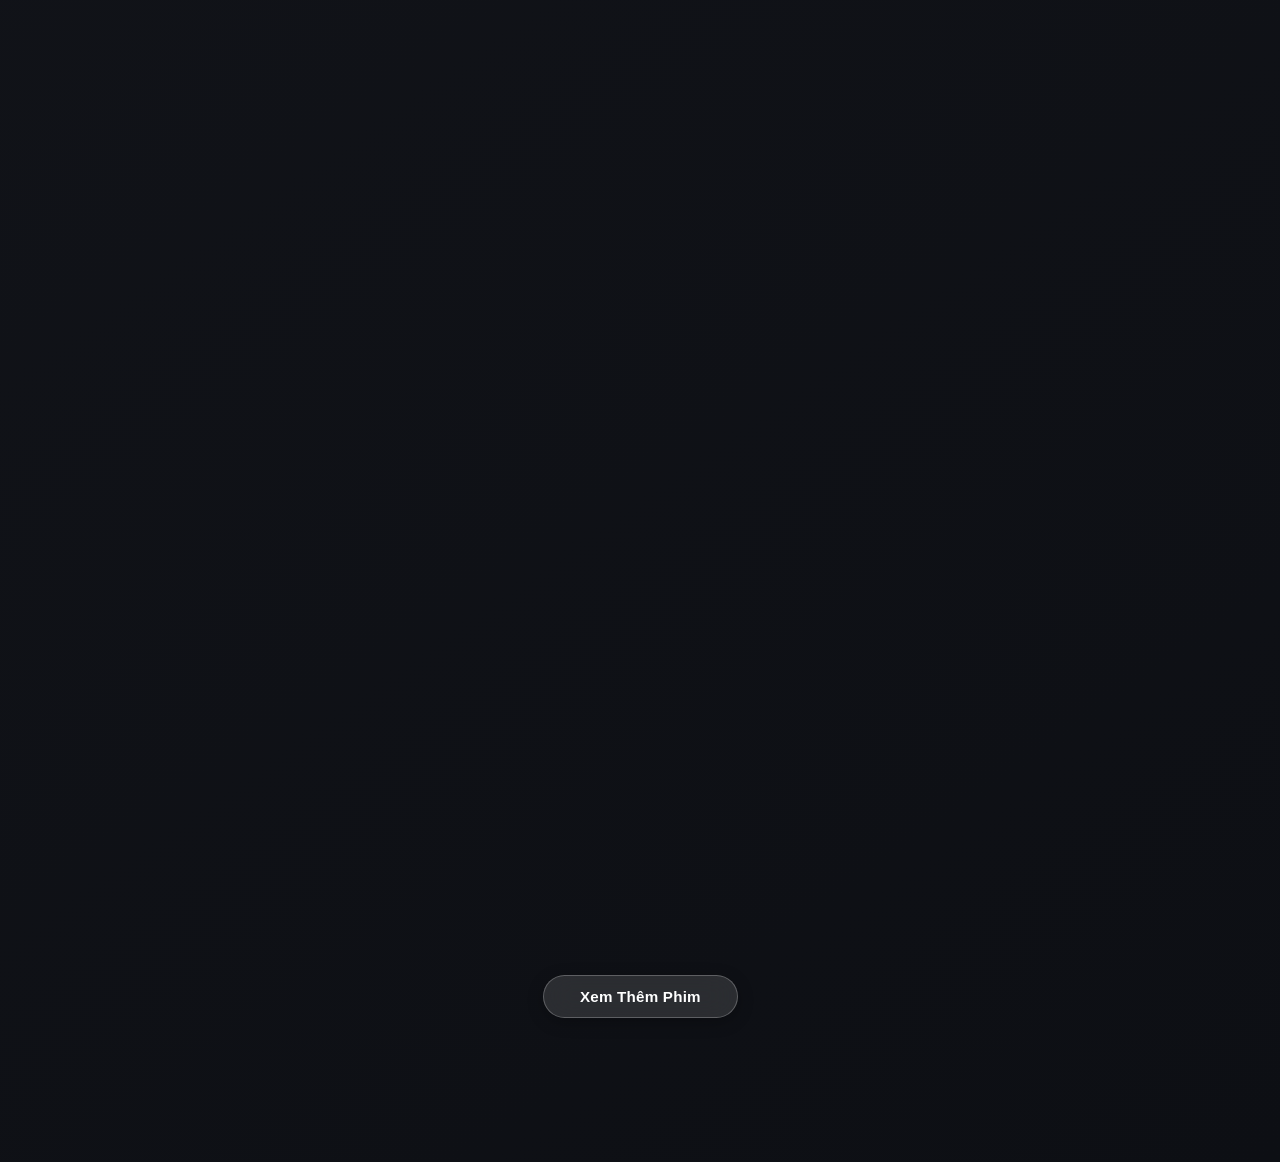
==== commit 9c5304bb: "v2.9.5: Sửa layout iPad (dock đáy vỡ, hàng thẻ lẻ) - 768–919px: dock đáy dùng flex, nằm giữa, 5 nút " ====
--- a/index.html
+++ b/index.html
@@ -47,7 +47,7 @@
   <link rel="dns-prefetch" href="https://cdnjs.cloudflare.com" />
 
   <!-- Preload Critical CSS (ảnh hero chọn ngẫu nhiên nên không preload một ảnh cố định) -->
-  <link rel="preload" href="css/style.css?v=2.9.4" as="style" />
+  <link rel="preload" href="css/style.css?v=2.9.5" as="style" />
 
   <link href="https://fonts.googleapis.com/css2?family=Inter:wght@400;500;600;700;800;900&display=swap" rel="stylesheet" />
   <link rel="stylesheet" href="https://cdnjs.cloudflare.com/ajax/libs/font-awesome/6.5.1/css/all.min.css" />
@@ -56,7 +56,7 @@
   <script src="https://accounts.google.com/gsi/client" async defer></script>
 
   <!-- Main Stylesheet -->
-  <link rel="stylesheet" href="css/style.css?v=2.9.4" />
+  <link rel="stylesheet" href="css/style.css?v=2.9.5" />
 </head>
 <body>
 
--- a/css/style.css
+++ b/css/style.css
@@ -13847,3 +13847,42 @@
     border-color 0.15s ease,
     background-color 0.15s ease !important;
 }
+
+/* v2.9.5 — iPad dọc (768–919px): sửa thanh dock đáy bị vỡ (5 nút chồng lên nhau do display:grid) và các hàng thẻ bị lẻ */
+@media (min-width: 768px) and (max-width: 919px) {
+  .liquid-mobile-dock.liquid-mobile-dock {
+    display: flex !important;
+    justify-content: space-around !important;
+    align-items: center !important;
+    left: 50% !important;
+    right: auto !important;
+    transform: translateX(-50%) !important;
+    width: min(360px, calc(100vw - 32px)) !important;
+    max-width: 360px !important;
+    height: 54px !important;
+    margin: 0 !important;
+    padding: 0 6px !important;
+  }
+
+  /* Trang chủ hiển thị 4 thẻ mỗi kệ → 4 cột cho vừa một hàng (trước là 3 cột, thừa 1 thẻ lẻ) */
+  .cinema-home-layout .vision-cards-grid-4 {
+    grid-template-columns: repeat(4, minmax(0, 1fr)) !important;
+    gap: 12px !important;
+  }
+}
+
+/* Kệ "Tiếp Tục Xem" trên iPad: tối đa 4 thẻ nằm gọn một hàng */
+@media (min-width: 768px) and (max-width: 1180px) {
+  .vision-continue-shelf-grid {
+    grid-template-columns: repeat(4, minmax(0, 1fr)) !important;
+    gap: 14px !important;
+  }
+}
+
+/* iPad ngang (920–1180px): trang chủ cũng 4 cột để kệ 4/8 thẻ không bị lẻ hàng */
+@media (min-width: 920px) and (max-width: 1180px) {
+  .cinema-home-layout .vision-cards-grid-4 {
+    grid-template-columns: repeat(4, minmax(0, 1fr)) !important;
+    gap: 14px !important;
+  }
+}
--- a/css/style.css
+++ b/css/style.css
@@ -13847,3 +13847,42 @@
     border-color 0.15s ease,
     background-color 0.15s ease !important;
 }
+
+/* v2.9.5 — iPad dọc (768–919px): sửa thanh dock đáy bị vỡ (5 nút chồng lên nhau do display:grid) và các hàng thẻ bị lẻ */
+@media (min-width: 768px) and (max-width: 919px) {
+  .liquid-mobile-dock.liquid-mobile-dock {
+    display: flex !important;
+    justify-content: space-around !important;
+    align-items: center !important;
+    left: 50% !important;
+    right: auto !important;
+    transform: translateX(-50%) !important;
+    width: min(360px, calc(100vw - 32px)) !important;
+    max-width: 360px !important;
+    height: 54px !important;
+    margin: 0 !important;
+    padding: 0 6px !important;
+  }
+
+  /* Trang chủ hiển thị 4 thẻ mỗi kệ → 4 cột cho vừa một hàng (trước là 3 cột, thừa 1 thẻ lẻ) */
+  .cinema-home-layout .vision-cards-grid-4 {
+    grid-template-columns: repeat(4, minmax(0, 1fr)) !important;
+    gap: 12px !important;
+  }
+}
+
+/* Kệ "Tiếp Tục Xem" trên iPad: tối đa 4 thẻ nằm gọn một hàng */
+@media (min-width: 768px) and (max-width: 1180px) {
+  .vision-continue-shelf-grid {
+    grid-template-columns: repeat(4, minmax(0, 1fr)) !important;
+    gap: 14px !important;
+  }
+}
+
+/* iPad ngang (920–1180px): trang chủ cũng 4 cột để kệ 4/8 thẻ không bị lẻ hàng */
+@media (min-width: 920px) and (max-width: 1180px) {
+  .cinema-home-layout .vision-cards-grid-4 {
+    grid-template-columns: repeat(4, minmax(0, 1fr)) !important;
+    gap: 14px !important;
+  }
+}
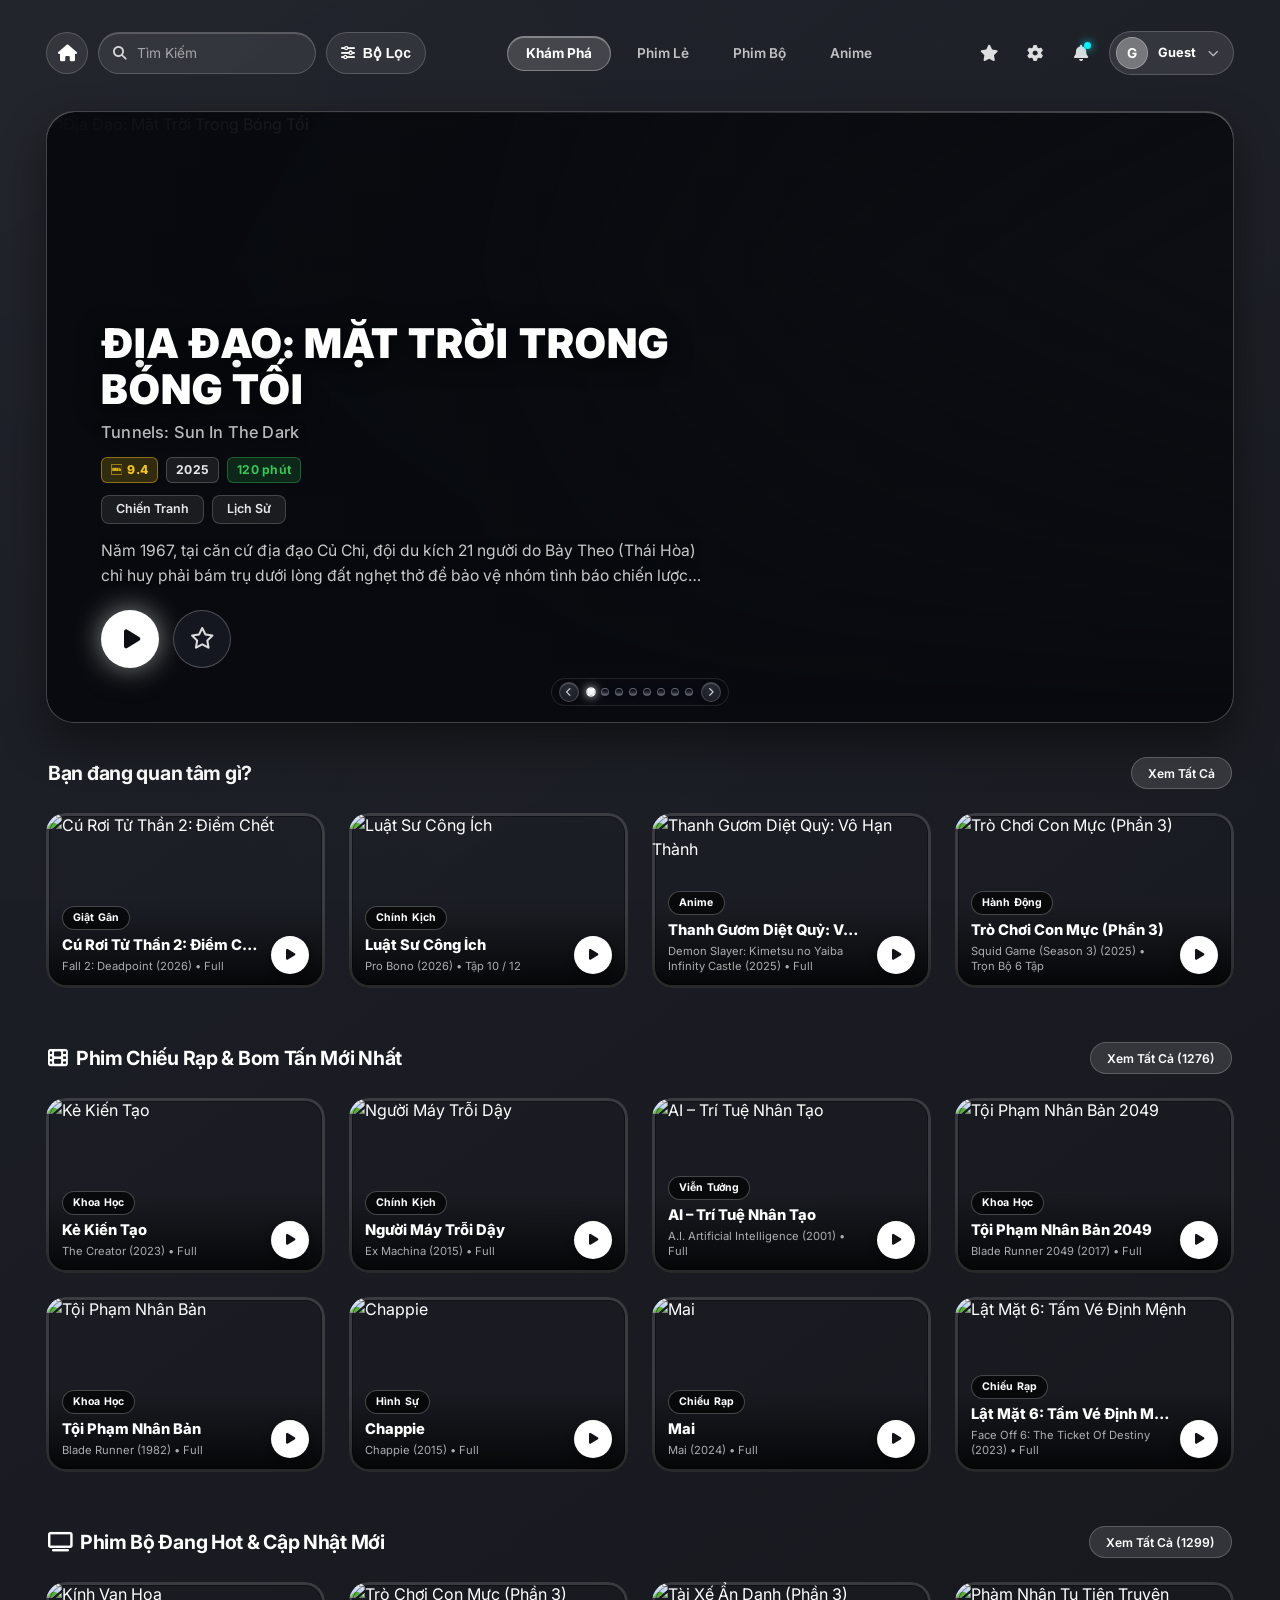
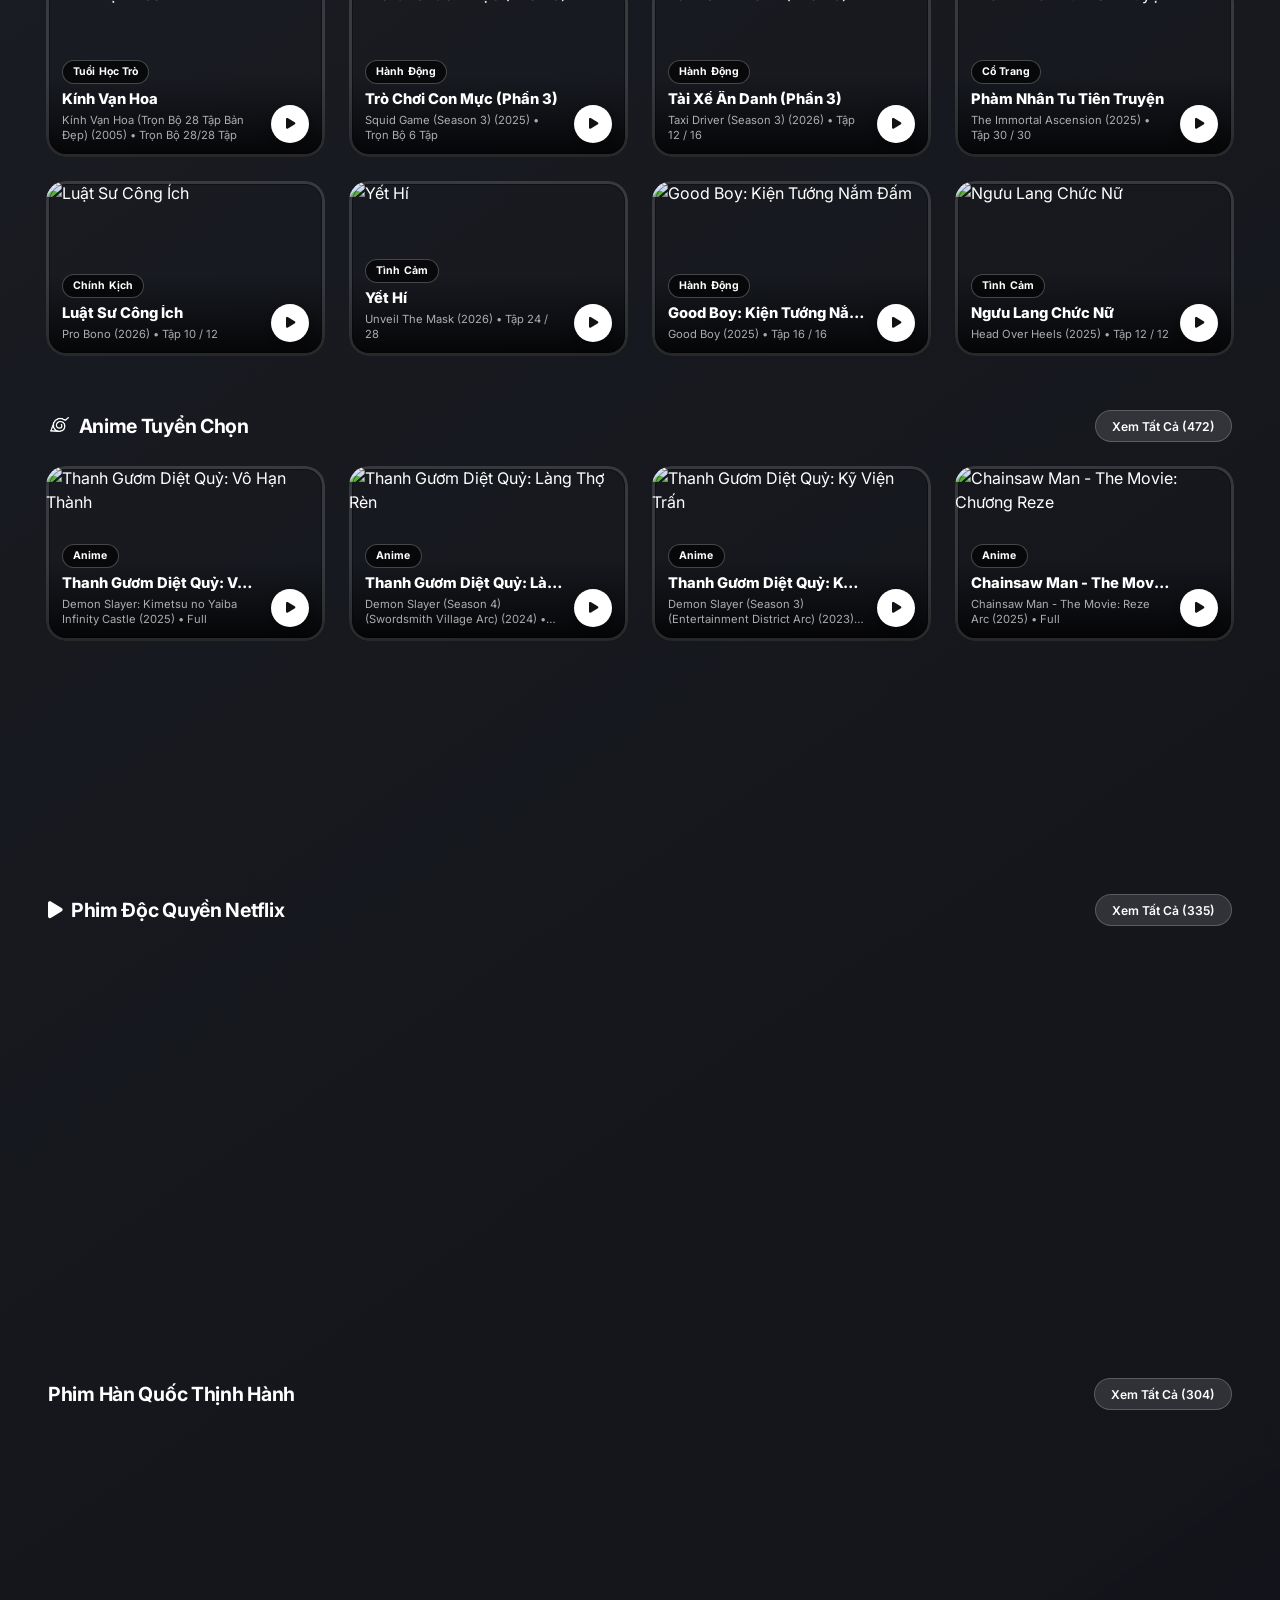
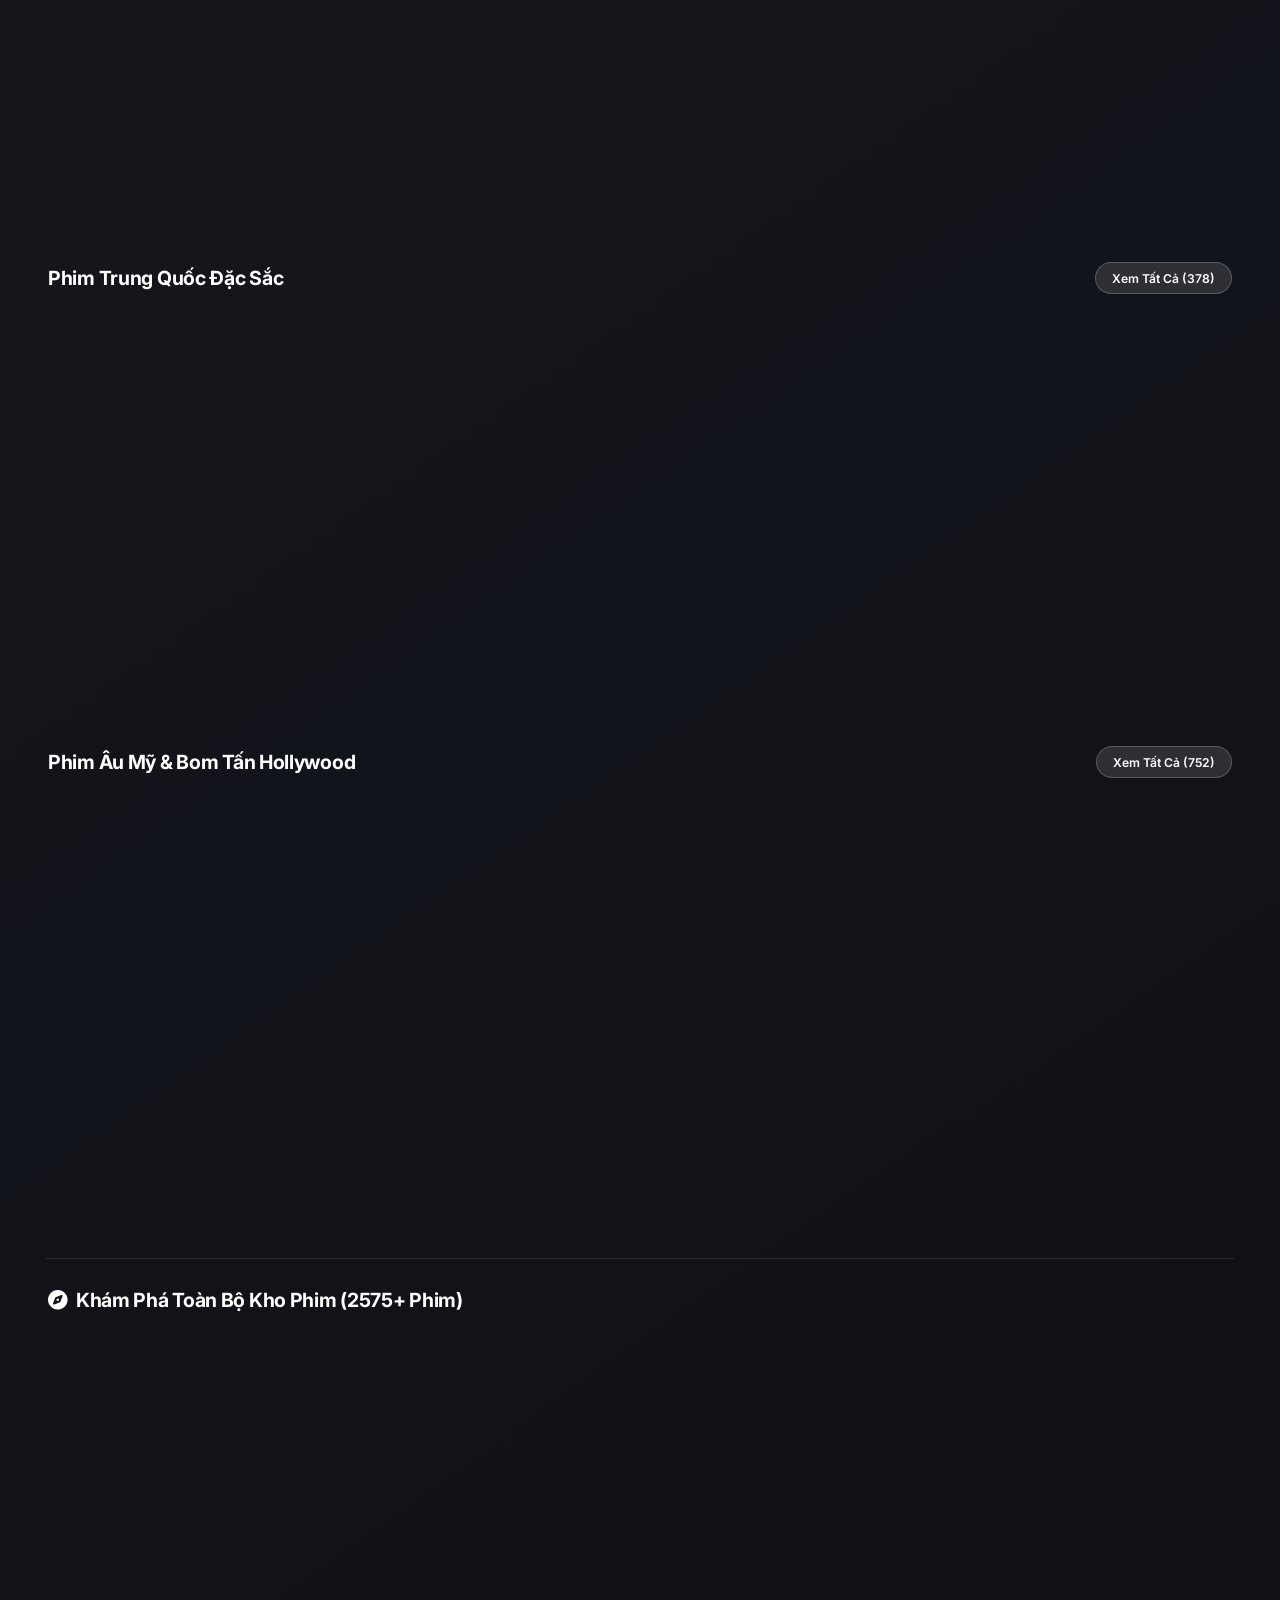
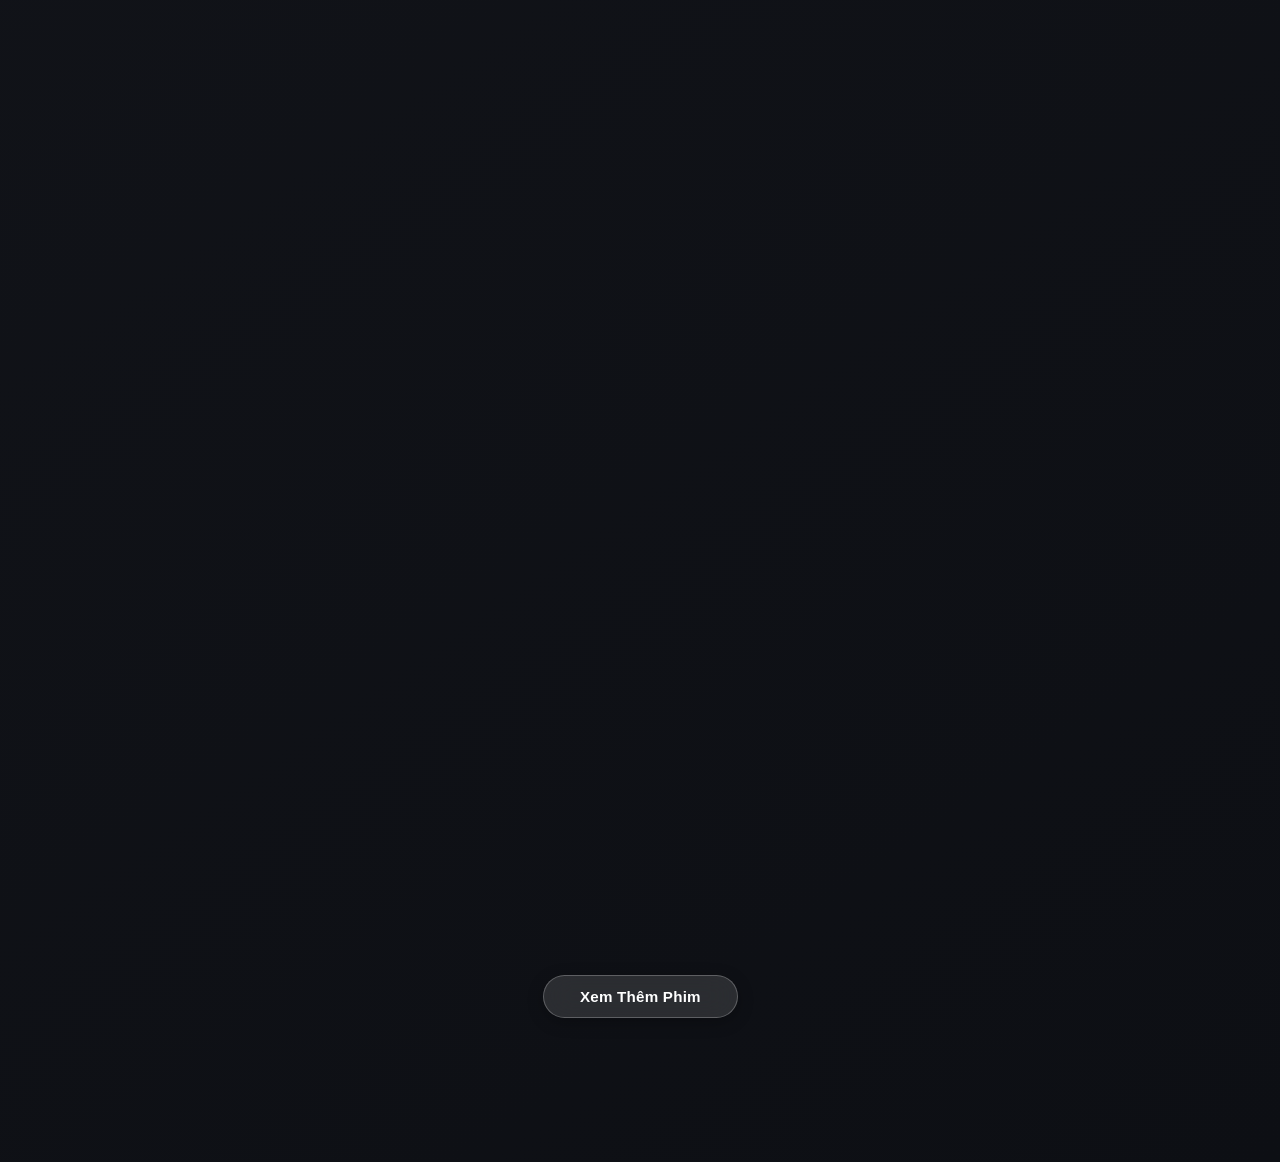
==== commit 17265444: "v2.9.6: Dọn style.css — bỏ 533 khai báo chết, 85 luật rỗng (giao diện giữ nguyên) - Chỉ bỏ khai báo " ====
--- a/index.html
+++ b/index.html
@@ -47,7 +47,7 @@
   <link rel="dns-prefetch" href="https://cdnjs.cloudflare.com" />
 
   <!-- Preload Critical CSS (ảnh hero chọn ngẫu nhiên nên không preload một ảnh cố định) -->
-  <link rel="preload" href="css/style.css?v=2.9.5" as="style" />
+  <link rel="preload" href="css/style.css?v=2.9.6" as="style" />
 
   <link href="https://fonts.googleapis.com/css2?family=Inter:wght@400;500;600;700;800;900&display=swap" rel="stylesheet" />
   <link rel="stylesheet" href="https://cdnjs.cloudflare.com/ajax/libs/font-awesome/6.5.1/css/all.min.css" />
@@ -56,7 +56,7 @@
   <script src="https://accounts.google.com/gsi/client" async defer></script>
 
   <!-- Main Stylesheet -->
-  <link rel="stylesheet" href="css/style.css?v=2.9.5" />
+  <link rel="stylesheet" href="css/style.css?v=2.9.6" />
 </head>
 <body>
 
--- a/css/style.css
+++ b/css/style.css
@@ -74,15 +74,10 @@
 
 html {
   font-size: 16px;
-  scroll-behavior: smooth;
-  -webkit-font-smoothing: antialiased;
-  -moz-osx-font-smoothing: grayscale;
 }
 
 body {
   font-family: -apple-system, BlinkMacSystemFont, "SF Pro Display", "SF Pro Text", "Inter", "Segoe UI", Roboto, sans-serif;
-  background-color: var(--bg-base);
-  color: var(--text-primary);
   overflow-x: hidden;
   min-height: 100vh;
   line-height: 1.5;
@@ -189,9 +184,6 @@
   position: sticky;
   top: 0;
   height: 100vh;
-  background: var(--bg-sidebar);
-  backdrop-filter: var(--glass-blur);
-  -webkit-backdrop-filter: var(--glass-blur);
   border-right: 1px solid var(--border-subtle);
   display: flex;
   flex-direction: column;
@@ -499,7 +491,6 @@
   align-items: center;
   justify-content: center;
   gap: 6px;
-  transition: all 0.25s var(--ease-in-out-smooth);
 }
 
 .btn-sync-now:hover {
@@ -523,9 +514,6 @@
   top: 0;
   height: var(--topbar-height);
   z-index: 25;
-  background: rgba(12, 12, 16, 0.65);
-  backdrop-filter: var(--glass-blur);
-  -webkit-backdrop-filter: var(--glass-blur);
   border-bottom: 1px solid var(--border-subtle);
   padding: 0 32px;
   display: flex;
@@ -572,7 +560,6 @@
   padding: 6px 14px;
   border-radius: 7px;
   cursor: pointer;
-  transition: all 0.3s var(--ease-in-out-smooth);
   font-family: inherit;
 }
 
@@ -590,7 +577,6 @@
 .topbar-search-container {
   flex: 1;
   max-width: 480px;
-  position: relative;
 }
 
 .topbar-search-box {
@@ -663,20 +649,16 @@
   left: 0;
   width: min(480px, calc(100vw - 32px));
   min-width: 440px;
-  background: rgba(18, 18, 24, 0.96) !important;
   backdrop-filter: blur(40px) saturate(200%);
   -webkit-backdrop-filter: blur(40px) saturate(200%);
   border: 1px solid rgba(255, 255, 255, 0.22);
   border-radius: 20px;
-  box-shadow: 0 24px 70px rgba(0, 0, 0, 0.88), inset 0 1px 1px rgba(255, 255, 255, 0.3) !important;
   padding: 14px 16px;
   max-height: 74vh;
   overflow-y: auto;
   opacity: 0;
   visibility: hidden;
   transform: translateY(-8px) scale(0.98);
-  transform-origin: top left;
-  transition: all 0.28s cubic-bezier(0.16, 1, 0.3, 1);
   z-index: 120;
 }
 
@@ -707,7 +689,6 @@
   padding: 10px 12px;
   border-radius: 12px;
   cursor: pointer;
-  transition: all 0.22s cubic-bezier(0.16, 1, 0.3, 1);
 }
 
 .search-suggestion-item:hover {
@@ -949,7 +930,6 @@
   padding: 4px 10px;
   border-radius: 6px;
   background: rgba(255, 255, 255, 0.12);
-  backdrop-filter: blur(8px);
   color: var(--text-primary);
 }
 
@@ -975,10 +955,6 @@
   letter-spacing: 0.04em;
   text-shadow: 0 0 10px rgba(255, 215, 0, 0.35);
   box-shadow: 0 2px 10px rgba(255, 215, 0, 0.18);
-}
-
-.meta-pill.badge-1080 {
-  display: none !important;
 }
 
 .hero-desc {
@@ -1004,8 +980,6 @@
   align-items: center;
   gap: 10px;
   background: rgba(255, 255, 255, 0.18);
-  backdrop-filter: blur(18px);
-  -webkit-backdrop-filter: blur(18px);
   color: #ffffff;
   border: 1px solid rgba(255, 255, 255, 0.48);
   padding: 13px 28px;
@@ -1014,19 +988,13 @@
   font-weight: 700;
   cursor: pointer;
   box-shadow: 0 10px 30px rgba(0, 0, 0, 0.55);
-  transition: all 0.32s var(--ease-spring);
   font-family: inherit;
 }
 
 .btn-primary-play:hover {
   background: rgba(255, 255, 255, 0.28);
   border-color: #ffffff;
-  transform: scale(1.04) translateY(-2px);
   box-shadow: 0 14px 36px rgba(255, 255, 255, 0.14);
-}
-
-.btn-primary-play:active {
-  transform: scale(0.98);
 }
 
 .btn-glass-secondary {
@@ -1034,8 +1002,6 @@
   align-items: center;
   gap: 9px;
   background: rgba(255, 255, 255, 0.14);
-  backdrop-filter: blur(18px);
-  -webkit-backdrop-filter: blur(18px);
   color: #ffffff;
   border: 1px solid rgba(255, 255, 255, 0.2);
   padding: 13px 22px;
@@ -1049,7 +1015,6 @@
 
 .btn-glass-secondary:hover {
   background: rgba(255, 255, 255, 0.24);
-  transform: translateY(-2px);
 }
 
 /* Hero Poster Card & Carousel Thumbnails */
@@ -1067,13 +1032,8 @@
   overflow: hidden;
   box-shadow: none !important;
   border: 1px solid rgba(255, 255, 255, 0.22);
-  transform: rotate(2deg);
   transition: transform 0.5s var(--ease-spring);
   cursor: pointer;
-}
-
-.hero-floating-poster:hover {
-  transform: rotate(0deg) scale(1.06);
 }
 
 .hero-floating-poster img {
@@ -1127,7 +1087,6 @@
   font-weight: 600;
   white-space: nowrap;
   cursor: pointer;
-  transition: all 0.28s var(--ease-in-out-smooth);
   font-family: inherit;
   line-height: 1;
   vertical-align: middle;
@@ -1156,13 +1115,6 @@
   background: rgba(255, 255, 255, 0.13);
   color: var(--text-primary);
   transform: none !important;
-}
-
-.filter-chip.active {
-  background: rgba(255, 255, 255, 0.18);
-  color: #ffffff;
-  border-color: rgba(255, 255, 255, 0.55);
-  box-shadow: none;
 }
 
 /* ==========================================================================
@@ -1258,7 +1210,6 @@
   background: rgba(255, 255, 255, 0.2);
   border-color: #ffffff;
   color: #ffffff;
-  transform: scale(1.08);
 }
 
 /* Horizontal Track */
@@ -1291,8 +1242,6 @@
   gap: 10px;
   cursor: pointer;
   position: relative;
-  transition: transform 0.35s cubic-bezier(0.16, 1, 0.3, 1);
-  will-change: transform;
 }
 
 .movie-card:hover {
@@ -1460,7 +1409,6 @@
   height: 30px;
   border-radius: 50%;
   background: rgba(255, 255, 255, 0.18);
-  backdrop-filter: blur(8px);
   border: 1px solid rgba(255, 255, 255, 0.25);
   color: #fff;
   display: flex;
@@ -1547,9 +1495,6 @@
 }
 
 .chart-column-card {
-  background: var(--bg-card);
-  backdrop-filter: var(--glass-blur);
-  border: 1px solid var(--border-subtle);
   border-radius: var(--radius-lg);
   padding: 20px;
   display: flex;
@@ -1662,8 +1607,6 @@
   padding: 32px 20px 110px;
   opacity: 0;
   visibility: hidden;
-  transition: opacity 0.2s cubic-bezier(0.22, 1, 0.36, 1),
-              visibility 0.2s cubic-bezier(0.22, 1, 0.36, 1);
 }
 
 body.modal-open .vision-stage {
@@ -1688,28 +1631,14 @@
 .detail-modal-sheet {
   width: 100%;
   max-width: 1060px;
-  background: rgba(20, 20, 26, 0.94);
   border: 1px solid var(--border-highlight);
   border-radius: var(--radius-xl);
-  box-shadow: 0 30px 90px rgba(0, 0, 0, 0.85);
   overflow: hidden;
-  transform: translateY(36px) scale(0.96);
-  transition: transform 0.45s var(--ease-spring);
   position: relative;
-}
-
-.detail-modal-backdrop.open .detail-modal-sheet {
-  transform: translateY(0) scale(1);
 }
 
 /* Modal Top Floating Action Bar */
 .modal-top-controls {
-  position: absolute;
-  top: 18px;
-  right: 18px;
-  z-index: 20;
-  display: flex;
-  align-items: center;
   gap: 10px;
 }
 
@@ -1727,7 +1656,6 @@
   align-items: center;
   gap: 7px;
   cursor: pointer;
-  transition: all 0.25s var(--ease-in-out-smooth);
   font-family: inherit;
 }
 
@@ -1738,12 +1666,7 @@
 }
 
 .modal-ctrl-btn.icon-only {
-  width: 38px;
-  height: 38px;
   padding: 0;
-  justify-content: center;
-  border-radius: 50%;
-  font-size: 0.95rem;
 }
 
 .modal-ctrl-btn.icon-only#lightsOffBtn.active {
@@ -1869,48 +1792,7 @@
   pointer-events: none;
 }
 
-.quality-selector-group {
-  display: inline-flex;
-  align-items: center;
-  background: rgba(255, 255, 255, 0.05);
-  border: 1px solid var(--border-subtle);
-  border-radius: var(--radius-xs);
-  padding: 2px;
-  gap: 2px;
-}
-
-.quality-pill-btn {
-  background: transparent;
-  border: 1px solid transparent;
-  color: var(--text-secondary);
-  padding: 4px 10px;
-  border-radius: 4px;
-  font-size: 0.74rem;
-  font-weight: 700;
-  cursor: pointer;
-  transition: all 0.22s var(--ease-in-out-smooth);
-  font-family: inherit;
-}
-
-.quality-pill-btn:hover {
-  color: #ffffff;
-  background: rgba(255, 255, 255, 0.08);
-}
-
-.quality-pill-btn.active {
-  background: rgba(255, 255, 255, 0.22);
-  border-color: #ffffff;
-  color: #ffffff;
-}
-
-.quality-pill-btn.is-4k-quality {
-  color: #38ef7d;
-}
-
 .quality-pill-btn.is-4k-quality.active {
-  background: linear-gradient(135deg, rgba(56, 239, 125, 0.28), rgba(17, 153, 142, 0.28)) !important;
-  border-color: #38ef7d !important;
-  color: #ffffff !important;
   box-shadow: 0 0 14px rgba(56, 239, 125, 0.45) !important;
   text-shadow: 0 0 8px rgba(56, 239, 125, 0.6) !important;
 }
@@ -2116,7 +1998,6 @@
 .continue-shelf-card {
   position: relative;
   background: rgba(255, 255, 255, 0.035) !important;
-  border: 2px solid rgba(255, 255, 255, 0.16) !important;
   border-radius: 20px;
   padding: 8px;
   box-shadow: none !important;
@@ -2124,19 +2005,11 @@
   isolation: isolate;
   cursor: pointer;
   box-sizing: border-box;
-  will-change: transform;
-  transition:
-    transform 0.28s cubic-bezier(0.16, 1, 0.3, 1),
-    border-color 0.24s ease,
-    background-color 0.24s ease !important;
   display: flex;
   flex-direction: column;
 }
 
 /* Ẩn hoàn toàn pseudo-element để tránh subpixel lệch trục */
-.continue-shelf-card::after {
-  display: none !important;
-}
 
 .continue-shelf-card:hover {
   transform: translate3d(0, -4px, 0) !important;
@@ -2311,7 +2184,6 @@
   display: inline-flex;
   align-items: center;
   gap: 6px;
-  transition: all 0.25s var(--ease-in-out-smooth);
   font-family: inherit;
 }
 
@@ -2455,7 +2327,6 @@
   display: flex;
   align-items: center;
   justify-content: space-between;
-  transition: all 0.25s var(--ease-in-out-smooth);
   font-family: inherit;
   box-sizing: border-box !important;
   outline: none !important;
@@ -2495,7 +2366,6 @@
 .netflix-related-card:hover {
   background: rgba(255, 255, 255, 0.08);
   border-color: rgba(255, 255, 255, 0.22);
-  transform: translateY(-5px);
   box-shadow: var(--shadow-md);
 }
 
@@ -2516,16 +2386,11 @@
   transition: transform 0.5s var(--ease-in-out-cubic);
 }
 
-.netflix-related-card:hover .netflix-related-thumb img {
-  transform: none !important;
-}
-
 .netflix-related-duration {
   position: absolute;
   top: 10px;
   right: 10px;
   background: rgba(0, 0, 0, 0.75);
-  backdrop-filter: blur(6px);
   padding: 2px 8px;
   border-radius: 5px;
   font-size: 0.72rem;
@@ -2594,25 +2459,9 @@
 }
 
 .apple-player-bar {
-  display: none !important;
-  position: fixed;
-  bottom: 14px;
-  left: calc(var(--sidebar-width) + 24px);
-  right: 24px;
-  height: 74px;
-  z-index: 60;
-  background: var(--bg-player-bar);
-  backdrop-filter: blur(40px) saturate(210%);
-  -webkit-backdrop-filter: blur(40px) saturate(210%);
-  border: 1px solid rgba(255, 255, 255, 0.15);
-  border-radius: var(--radius-lg);
-  box-shadow: 0 20px 50px rgba(0, 0, 0, 0.7);
-  padding: 0 22px;
-  display: grid;
   grid-template-columns: 1.1fr 1.4fr 1fr;
   align-items: center;
   gap: 18px;
-  transition: transform 0.45s var(--ease-spring), opacity 0.35s var(--ease-in-out-smooth);
 }
 
 .player-now-info {
@@ -2720,7 +2569,6 @@
 
 .transport-btn:hover {
   color: #ffffff;
-  transform: scale(1.12);
 }
 
 .transport-play-main {
@@ -2738,7 +2586,6 @@
 }
 
 .transport-play-main:hover {
-  transform: scale(1.1);
   background: rgba(255, 255, 255, 0.26);
   border-color: #ffffff;
   color: #ffffff;
@@ -2801,7 +2648,6 @@
   background: rgba(255, 255, 255, 0.22);
   border-color: #ffffff;
   color: #ffffff;
-  transform: translateY(-2px);
 }
 
 /* ==========================================================================
@@ -2828,7 +2674,6 @@
   box-shadow: var(--shadow-md);
   font-size: 0.85rem;
   font-weight: 600;
-  display: flex;
   align-items: center;
   gap: 10px;
   animation: toastSlideIn 0.4s var(--ease-spring) forwards;
@@ -3007,7 +2852,6 @@
 
 .liquid-mobile-dock {
   display: none;
-  position: fixed;
   left: 50% !important;
   transform: translateX(-50%) !important;
   bottom: calc(10px + env(safe-area-inset-bottom, 0px));
@@ -3255,8 +3099,6 @@
   }
 
   .modal-top-controls {
-    top: 10px;
-    right: 10px;
     gap: 6px;
   }
 
@@ -3296,9 +3138,6 @@
 
 /* 4. Compact Phones (iPhone SE / Mini <= 390px) */
 @media (max-width: 390px) {
-  .movie-track {
-    grid-auto-columns: calc((100% - 10px) / 2.08);
-  }
   .dock-tab-btn {
     font-size: 0.6rem;
   }
@@ -3324,8 +3163,6 @@
     radial-gradient(ellipse 60% 55% at 85% 22%, rgba(190, 195, 205, 0.24), transparent 72%),
     radial-gradient(ellipse 75% 60% at 50% 88%, rgba(95, 98, 106, 0.32), transparent 75%),
     linear-gradient(165deg, #56585e 0%, #37393f 42%, #23252a 100%);
-  transform: translateZ(0);
-  backface-visibility: hidden;
   will-change: transform;
 }
 
@@ -3335,8 +3172,6 @@
   z-index: 2;
   width: 100%;
   max-width: 100%;
-  margin: 0;
-  padding: 0 !important;
   min-height: 100vh;
 }
 
@@ -3346,35 +3181,6 @@
 }
 
 /* Sliding Liquid Glass Pill Indicator inside Dock (Silky Smooth 120fps Glide with Radiant White Halo Glow) */
-.vision-dock-indicator {
-  position: absolute;
-  top: 10px;
-  left: 50%;
-  width: 42px;
-  height: 42px;
-  border-radius: 50%;
-  background: radial-gradient(
-    circle at 50% 28%,
-    rgba(255, 255, 255, 0.52) 0%,
-    rgba(255, 255, 255, 0.22) 55%,
-    rgba(255, 255, 255, 0.08) 100%
-  );
-  /* Viền trên dày hơn viền dưới đón hướng sáng specular liquid glass chuẩn visionOS */
-  border-top: 2.5px solid rgba(255, 255, 255, 0.95) !important;
-  border-bottom: 0.8px solid rgba(255, 255, 255, 0.22) !important;
-  border-left: 1.4px solid rgba(255, 255, 255, 0.45) !important;
-  border-right: 1.4px solid rgba(255, 255, 255, 0.45) !important;
-  box-shadow:
-    0 0 16px 2px rgba(255, 255, 255, 0.42),
-    inset 0 2px 1.5px rgba(255, 255, 255, 0.95),
-    inset 0 -1px 1px rgba(255, 255, 255, 0.15),
-    0 4px 14px rgba(0, 0, 0, 0.35);
-  transform: translate3d(-50%, calc(var(--dock-idx, 0) * 54px), 0);
-  transition: transform 0.52s cubic-bezier(0.2, 0.9, 0.25, 1);
-  pointer-events: none;
-  z-index: 0;
-  will-change: transform;
-}
 
 /* Hiệu ứng thấu kính chất lỏng co giãn Apple Liquid Glass khi lướt chuyển icon */
 .vision-dock-indicator.is-morphing {
@@ -3476,7 +3282,6 @@
 }
 
 .vision-view-enter {
-  animation: appleSpatialScaleIn 0.34s cubic-bezier(0.16, 1, 0.3, 1) both !important;
   will-change: opacity, transform;
 }
 
@@ -3528,17 +3333,6 @@
 /* Main Spatial Window (Full-Bleed Tràn Viền 100%, Không Khung Viền Ngoài) */
 .vision-window {
   width: 100%;
-  min-height: 100vh;
-  border-radius: 0 !important;
-  background-clip: padding-box !important;
-  -webkit-background-clip: padding-box !important;
-  overflow: clip !important;
-  isolation: isolate;
-  background: #0d0f14;
-  backdrop-filter: none !important;
-  -webkit-backdrop-filter: none !important;
-  border: none !important;
-  box-shadow: none !important;
   padding: 20px 28px 96px;
   display: flex;
   flex-direction: column;
@@ -3575,7 +3369,6 @@
   font-size: 1.05rem;
   cursor: pointer;
   flex-shrink: 0;
-  transition: all 0.22s cubic-bezier(0.16, 1, 0.3, 1);
 }
 
 .vision-topbar-home-btn:hover {
@@ -3585,10 +3378,6 @@
   filter: none !important;
   transform: scale(1.08) !important;
   color: #ffffff !important;
-}
-
-.vision-topbar-home-btn:active {
-  transform: scale(0.95);
 }
 
 .topbar-search-container {
@@ -3616,7 +3405,6 @@
   cursor: pointer;
   flex-shrink: 0;
   position: relative;
-  transition: all 0.22s cubic-bezier(0.16, 1, 0.3, 1);
 }
 
 .vision-topbar-filter-btn:hover {
@@ -3677,58 +3465,13 @@
 }
 
 /* Center Category Pills */
-.vision-nav-pills {
-  display: flex;
-  align-items: center;
-  justify-content: center;
-  gap: 8px;
-  padding: 6px 4px;
-  overflow-x: auto;
-  overflow-y: visible;
-  scrollbar-width: none;
-  -webkit-overflow-scrolling: touch;
-}
 .vision-nav-pills::-webkit-scrollbar {
   display: none;
-}
-
-.vision-nav-pill {
-  background: transparent;
-  border: 1px solid transparent;
-  color: rgba(255, 255, 255, 0.72);
-  padding: 8px 16px;
-  border-radius: 999px;
-  font-size: 0.85rem;
-  font-weight: 600;
-  font-family: inherit;
-  white-space: nowrap;
-  cursor: pointer;
-  display: inline-flex;
-  align-items: center;
-  justify-content: center;
-  gap: 6px;
-  box-sizing: border-box;
-  line-height: 1.25;
-  transition:
-    background 0.28s cubic-bezier(0.22, 1, 0.36, 1),
-    border-color 0.28s cubic-bezier(0.22, 1, 0.36, 1),
-    color 0.25s ease,
-    box-shadow 0.28s cubic-bezier(0.22, 1, 0.36, 1);
 }
 
 .vision-nav-pill:hover {
   background: rgba(255, 255, 255, 0.12);
   color: #ffffff;
-}
-
-.vision-nav-pill.active {
-  background: rgba(255, 255, 255, 0.16) !important;
-  border-color: rgba(255, 255, 255, 0.32) !important;
-  color: #ffffff !important;
-  box-shadow: inset 0 1px 0.5px rgba(255, 255, 255, 0.35) !important;
-  filter: none !important;
-  text-shadow: none !important;
-  transform: none;
 }
 
 .vision-count-tag {
@@ -3762,7 +3505,6 @@
   font-size: 1.02rem;
   border-radius: 50% !important;
   cursor: pointer;
-  transition: transform 0.2s cubic-bezier(0.16, 1, 0.3, 1), color 0.2s ease, background-color 0.2s ease;
   text-decoration: none;
 }
 
@@ -3773,10 +3515,6 @@
   box-shadow: none !important;
   filter: none !important;
   transform: scale(1.08);
-}
-
-.vision-circle-btn:active {
-  transform: scale(0.92);
 }
 
 .vision-circle-btn.active {
@@ -3965,7 +3703,6 @@
   font-size: 0.82rem;
   font-weight: 600;
   cursor: pointer;
-  transition: all 0.2s ease;
   text-align: center;
   white-space: nowrap;
 }
@@ -3973,12 +3710,6 @@
 .notif-tab-btn:hover {
   color: #ffffff;
   background: rgba(255, 255, 255, 0.08);
-}
-
-.notif-tab-btn.active {
-  background: rgba(0, 240, 255, 0.18);
-  border-color: rgba(0, 240, 255, 0.4);
-  color: #00f0ff;
 }
 
 /* Content List */
@@ -4005,7 +3736,6 @@
   background: rgba(255, 255, 255, 0.04);
   border: 1px solid rgba(255, 255, 255, 0.07);
   cursor: pointer;
-  transition: all 0.22s cubic-bezier(0.16, 1, 0.3, 1);
 }
 
 .notif-movie-item:hover {
@@ -4094,7 +3824,6 @@
   flex-direction: column;
   gap: 6px;
   cursor: pointer;
-  transition: all 0.2s ease;
 }
 
 .notif-news-item:hover {
@@ -4159,7 +3888,6 @@
   gap: 10px;
   cursor: pointer;
   overflow: hidden;
-  transition: all 0.25s ease;
 }
 
 .vision-profile-pill:hover {
@@ -4242,9 +3970,7 @@
 
 .vision-glass-panel {
   border-radius: 26px;
-  background: rgba(255, 255, 255, 0.06);
   border: 1px solid rgba(255, 255, 255, 0.14);
-  box-shadow: inset 0 1px 0.5px rgba(255, 255, 255, 0.24);
   padding: 16px;
   display: flex;
   flex-direction: column;
@@ -4294,8 +4020,6 @@
   padding: 6px 4px 6px 4px !important;
   scrollbar-width: none !important;
   -ms-overflow-style: none !important;
-  -webkit-overflow-scrolling: touch;
-  scroll-behavior: smooth;
   overscroll-behavior: contain;
   will-change: scroll-position;
   transform: translate3d(0, 0, 0);
@@ -4482,12 +4206,6 @@
 
 .cinema-showcase-hero,
 .vision-hero-banner {
-  position: relative !important;
-  width: 100% !important;
-  height: clamp(440px, 52vh, 520px) !important;
-  min-height: 440px !important;
-  max-height: 520px !important;
-  box-sizing: border-box !important;
   border-radius: 26px;
   overflow: hidden;
   isolation: isolate;
@@ -4497,7 +4215,6 @@
     0 24px 60px rgba(0, 0, 0, 0.65);
   background: #0d0f14;
   padding: 0 !important;
-  margin-bottom: 0 !important;
 }
 
 .vision-continue-watching-shelf {
@@ -4684,9 +4401,6 @@
   box-shadow:
     0 0 28px rgba(255, 255, 255, 0.55),
     0 8px 24px rgba(0, 0, 0, 0.55) !important;
-  transition:
-    transform 0.22s cubic-bezier(0.16, 1, 0.3, 1),
-    box-shadow 0.22s ease !important;
 }
 
 .cinema-play-glow-btn:hover {
@@ -4718,7 +4432,6 @@
   font-size: 1.15rem !important;
   cursor: pointer !important;
   box-sizing: border-box !important;
-  transition: all 0.22s cubic-bezier(0.16, 1, 0.3, 1) !important;
 }
 
 .cinema-fav-circle-btn:hover {
@@ -4815,10 +4528,6 @@
   -webkit-clip-path: inset(0 round 10px);
   clip-path: inset(0 round 10px);
   transform: none !important;
-  transition:
-    opacity 0.2s ease,
-    border-color 0.2s ease,
-    box-shadow 0.2s ease !important;
 }
 
 .cinema-thumb-card img {
@@ -4864,9 +4573,6 @@
 }
 
 .vision-hero-banner {
-  position: relative;
-  width: 100%;
-  height: 400px;
   border-radius: 28px;
   overflow: hidden;
   border: 1px solid rgba(255, 255, 255, 0.22);
@@ -5010,11 +4716,6 @@
   box-shadow: 0 12px 28px rgba(0, 0, 0, 0.45);
 }
 
-.vision-btn-watch:active {
-  transform: translate3d(0, 0, 0) scale(0.96) !important;
-  transition-duration: 0.1s !important;
-}
-
 .vision-btn-outline {
   height: 42px;
   padding: 0 20px;
@@ -5029,8 +4730,6 @@
   align-items: center;
   gap: 8px;
   cursor: pointer;
-  transition: transform 0.22s cubic-bezier(0.16, 1, 0.3, 1), background-color 0.22s ease, border-color 0.22s ease, box-shadow 0.22s ease !important;
-  transform: translate3d(0, 0, 0) scale(1);
   will-change: transform;
 }
 
@@ -5038,11 +4737,6 @@
   background: rgba(255, 255, 255, 0.18);
   border-color: rgba(255, 255, 255, 0.5);
   transform: translate3d(0, -1.5px, 0) scale(1.025) !important;
-}
-
-.vision-btn-outline:active {
-  transform: translate3d(0, 0, 0) scale(0.96) !important;
-  transition-duration: 0.1s !important;
 }
 
 .vision-btn-dots {
@@ -5146,7 +4840,6 @@
   display: inline-flex;
   align-items: center;
   justify-content: center;
-  transition: transform 0.22s cubic-bezier(0.16, 1, 0.3, 1), background-color 0.22s ease, border-color 0.22s ease, box-shadow 0.22s ease !important;
   transform: translate3d(0, 0, 0) scale(1);
   will-change: transform;
 }
@@ -5189,7 +4882,6 @@
   border-radius: 20px;
   overflow: hidden;
   isolation: isolate;
-  border: 2px solid rgba(255, 255, 255, 0.16) !important;
   box-shadow: none !important;
   background: transparent;
   cursor: pointer;
@@ -5198,17 +4890,11 @@
   justify-content: flex-end;
   padding: 14px 16px;
   transform: translateZ(0);
-  -webkit-backface-visibility: hidden;
-  backface-visibility: hidden;
   box-sizing: border-box;
   -webkit-mask-image: -webkit-radial-gradient(white, black);
-  transition: transform 0.26s cubic-bezier(0.16, 1, 0.3, 1), border-color 0.24s ease !important;
 }
 
 /* Ẩn hoàn toàn pseudo-element để tránh subpixel lệch trục */
-.vision-feature-card::after {
-  display: none !important;
-}
 
 .vision-feature-card:hover {
   transform: translate3d(0, -4px, 0) !important;
@@ -5303,22 +4989,6 @@
   flex-direction: column;
   align-items: flex-start;
   gap: 4px;
-}
-
-.vision-card-genre {
-  display: inline-flex !important;
-  align-items: center;
-  padding: 3px 10px;
-  margin-bottom: 2px;
-  border-radius: 999px;
-  background: rgba(255, 255, 255, 0.22);
-  border: 1px solid rgba(255, 255, 255, 0.35);
-  backdrop-filter: blur(12px) saturate(150%);
-  -webkit-backdrop-filter: blur(12px) saturate(150%);
-  font-size: 0.66rem;
-  font-weight: 700;
-  color: #ffffff;
-  letter-spacing: 0.01em;
 }
 
 .vision-card-title {
@@ -5391,11 +5061,6 @@
     inset 0 1.5px 1px rgba(255, 255, 255, 0.42),
     0 14px 36px rgba(0, 0, 0, 0.58);
   /* Chuyển động Apple Fluid Motion: Mở rộng cả chiều ngang & dọc êm ái như Dynamic Island */
-  transition: width 0.5s cubic-bezier(0.16, 1, 0.28, 1),
-              height 0.52s cubic-bezier(0.16, 1, 0.28, 1),
-              border-radius 0.5s cubic-bezier(0.16, 1, 0.28, 1),
-              box-shadow 0.46s ease,
-              background 0.46s ease;
   overflow: hidden !important;
   z-index: 60;
   contain: layout paint;
@@ -5888,7 +5553,6 @@
   font-size: 0.88rem;
   cursor: pointer;
   padding: 0;
-  transition: all 0.2s ease;
 }
 
 .mini-ctrl-btn:hover {
@@ -5910,7 +5574,6 @@
   font-size: 0.9rem;
   cursor: pointer;
   box-shadow: 0 4px 14px rgba(0, 0, 0, 0.4), inset 0 1px 0.5px rgba(255, 255, 255, 0.6);
-  transition: all 0.2s ease;
 }
 
 .mini-play-glow-btn:hover {
@@ -5968,7 +5631,6 @@
   font-size: 0.72rem;
   font-weight: 600;
   cursor: pointer;
-  transition: all 0.2s ease;
 }
 
 .mini-cinema-expand-btn:hover {
@@ -6034,9 +5696,7 @@
 
 .vision-settings-card {
   border-radius: 22px;
-  background: rgba(255, 255, 255, 0.05);
   border: 1px solid rgba(255, 255, 255, 0.14);
-  box-shadow: inset 0 1px 0.5px rgba(255, 255, 255, 0.2);
   padding: 18px 22px;
   display: flex;
   flex-direction: column;
@@ -6108,14 +5768,12 @@
   font-weight: 600;
   font-family: inherit;
   cursor: pointer;
-  transition: all 0.2s cubic-bezier(0.22, 1, 0.36, 1);
 }
 
 .vision-toggle-btn.on {
   background: #ffffff;
   color: #0b0c0e !important;
   border-color: #ffffff;
-  box-shadow: 0 2px 10px rgba(0, 0, 0, 0.3);
 }
 
 .vision-setting-actions-row {
@@ -6157,7 +5815,6 @@
   flex-shrink: 0;
   width: 22px;
   height: 22px;
-  transition: color 0.2s ease, transform 0.2s ease;
   user-select: none;
 }
 .ios-slider-icon:hover {
@@ -6295,12 +5952,8 @@
   pointer-events: none !important;
 }
 
-
 /* --- B. THIẾT BỊ 1: MÁY TÍNH BÀN / DESKTOP / MÀN HÌNH LỚN (> 1180px) --- */
 @media (min-width: 1181px) {
-  .vision-stage {
-    padding: 18px 24px 96px 24px !important;
-  }
   .vision-left-dock {
     display: none !important;
   }
@@ -6330,7 +5983,6 @@
   }
 }
 
-
 /* --- C. THIẾT BỊ 2: MÁY TÍNH BẢNG / iPAD (769px – 1180px) --- */
 
 /* C1. iPad Landscape (Nằm ngang: 920px – 1180px: iPad Pro, iPad Air, Galaxy Tab) */
@@ -6338,14 +5990,10 @@
   :root {
     --window-radius: 26px;
   }
-  .vision-stage {
-    padding: 16px 18px 90px 18px !important;
-  }
   .vision-left-dock {
     display: none !important;
   }
   .vision-window {
-    border-radius: var(--window-radius, 26px) !important;
     padding: 18px 20px 24px !important;
   }
   .vision-topbar {
@@ -6384,9 +6032,6 @@
     height: 56px !important;
     width: min(385px, calc(100vw - 32px)) !important;
   }
-  .cinema-showcase-hero {
-    height: 520px !important;
-  }
   .cinema-hero-content {
     padding: 34px 34px !important;
   }
@@ -6401,18 +6046,11 @@
   :root {
     --window-radius: 24px;
   }
-  .vision-stage {
-    padding: 14px 14px 140px 14px !important;
-  }
   .vision-left-dock {
     display: none !important;
   }
   .vision-window {
-    border-radius: var(--window-radius, 24px) !important;
     padding: 16px 16px 22px !important;
-  }
-  .cinema-showcase-hero {
-    height: 480px !important;
   }
   .cinema-hero-content {
     padding: 28px 24px !important;
@@ -6427,7 +6065,6 @@
   }
   .vision-nav-pills {
     grid-column: 1 / -1;
-    justify-content: flex-start;
     padding: 6px 4px !important;
   }
   .vision-dashboard-grid {
@@ -6473,52 +6110,16 @@
   }
 }
 
-
 /* --- D. THIẾT BỊ 3: ĐIỆN THOẠI DI ĐỘNG / SMARTPHONE (<= 767px: iPhone, Samsung, Xiaomi) --- */
 @media (max-width: 767px) {
   :root {
     --window-radius: 20px;
   }
-  .vision-stage {
-    padding: 6px 6px calc(146px + env(safe-area-inset-bottom, 0px)) 6px !important;
-  }
   .vision-left-dock {
     display: none !important;
   }
-  .vision-window {
-    border-radius: var(--window-radius, 20px) !important;
-    padding: 12px 10px 18px !important;
-  }
 
   /* Topbar trên Điện thoại: Gọn gàng 2 hàng */
-  .vision-topbar {
-    grid-template-columns: 1fr auto !important;
-    gap: 10px !important;
-    margin-bottom: 14px !important;
-  }
-  .topbar-search-container {
-    max-width: none !important;
-  }
-  .vision-search-pill {
-    height: 40px !important;
-    padding: 0 12px !important;
-  }
-  .vision-search-pill input {
-    font-size: 0.82rem !important;
-  }
-  .vision-topbar-right {
-    gap: 8px !important;
-  }
-  .vision-circle-btn {
-    width: 36px !important;
-    height: 36px !important;
-    min-width: 36px !important;
-  }
-  .vision-topbar-home-btn {
-    width: 38px !important;
-    height: 38px !important;
-    min-width: 38px !important;
-  }
   .vision-profile-text,
   .vision-profile-arrow {
     display: none !important;
@@ -6530,42 +6131,14 @@
     width: 32px !important;
     height: 32px !important;
   }
-  .vision-circle-btn {
-    width: 38px !important;
-    height: 38px !important;
-  }
 
   /* Thanh danh mục cuộn ngang mượt mà trên Điện thoại */
   .vision-nav-pills {
-    grid-column: 1 / -1 !important;
-    display: flex !important;
-    justify-content: space-between !important;
-    align-items: center !important;
-    overflow: visible !important;
-    overflow-x: visible !important;
-    overflow-y: visible !important;
-    gap: 6px !important;
-    padding: 8px 0 !important;
     scrollbar-width: none !important;
-  }
-  .vision-nav-pills::-webkit-scrollbar {
-    display: none !important;
-  }
-  .vision-nav-pill {
-    flex: 1 1 0 !important;
-    padding: 7px 4px !important;
-    font-size: 0.78rem !important;
-    min-height: 34px !important;
-    box-sizing: border-box !important;
-    transform: none !important;
   }
 
   /* Dropdown tìm kiếm trên Điện thoại: phủ toàn chiều rộng nổi trên màn hình */
   .search-dropdown {
-    position: fixed !important;
-    left: 10px !important;
-    right: 10px !important;
-    top: 64px !important;
     max-height: calc(85vh - 64px) !important;
     border-radius: 18px !important;
     z-index: 100 !important;
@@ -6584,29 +6157,10 @@
 
   /* Hero Banner trên Điện thoại: Vừa vặn, nút bấm ngón tay dễ chạm */
   .vision-hero-banner {
-    height: clamp(280px, 44vh, 340px) !important;
     padding: 16px !important;
-    border-radius: 20px !important;
-    margin-bottom: 16px !important;
   }
 
   /* Cinema Showcase Hero trên Điện thoại */
-  .cinema-showcase-hero {
-    height: auto !important;
-    min-height: 440px !important;
-    border-radius: 20px !important;
-    -webkit-clip-path: inset(0 round 20px) !important;
-    clip-path: inset(0 round 20px) !important;
-    margin-bottom: 14px !important;
-  }
-  .cinema-hero-content {
-    padding: 24px 18px 20px !important;
-    justify-content: flex-end !important;
-  }
-  .cinema-hero-title {
-    font-size: clamp(1.4rem, 6vw, 1.85rem) !important;
-    line-height: 1.2 !important;
-  }
   .cinema-hero-sub {
     font-size: 0.8rem !important;
     margin-bottom: 8px !important;
@@ -6632,11 +6186,6 @@
     -webkit-line-clamp: 2 !important;
     line-clamp: 2 !important;
     margin-bottom: 14px !important;
-  }
-  .cinema-play-glow-btn {
-    width: 48px !important;
-    height: 48px !important;
-    font-size: 1.15rem !important;
   }
   .cinema-action-capsule {
     height: 48px !important;
@@ -6766,8 +6315,6 @@
 
   /* Băng chuyền phim vuốt chạm có quán tính trên Điện thoại */
   .movie-track {
-    grid-auto-columns: calc((100% - 10px) / 2.3) !important;
-    gap: 10px !important;
     scroll-snap-type: x mandatory !important;
   }
   .carousel-nav-btn {
@@ -6776,19 +6323,6 @@
 
   /* THANH ĐIỀU HƯỚNG ĐÁY ĐIỆN THOẠI (Liquid Mobile Dock) */
   .liquid-mobile-dock {
-    display: flex !important;
-    justify-content: space-around !important;
-    align-items: center !important;
-    position: fixed !important;
-    left: 50% !important;
-    right: auto !important;
-    transform: translateX(-50%) !important;
-    bottom: max(10px, env(safe-area-inset-bottom, 10px)) !important;
-    height: 50px !important;
-    width: min(290px, calc(100vw - 32px)) !important;
-    max-width: 320px !important;
-    margin: 0 !important;
-    padding: 0 6px !important;
     z-index: 75 !important;
     border-radius: 999px !important;
     background: rgba(18, 20, 28, 0.9) !important;
@@ -6832,12 +6366,6 @@
   /* THANH MINI PLAYER TRÊN ĐIỆN THOẠI — NẰM GỌN GÀNG TRÊN THANH DOCK, TUYỆT ĐỐI KHÔNG CHỒNG ĐÈ */
   .apple-player-bar {
     position: fixed !important;
-    left: 10px !important;
-    right: 10px !important;
-    bottom: calc(74px + env(safe-area-inset-bottom, 0px)) !important;
-    transform: none !important;
-    width: auto !important;
-    max-width: 500px !important;
     margin: 0 auto !important;
     height: 52px !important;
     border-radius: 16px !important;
@@ -6877,16 +6405,11 @@
 
   /* Modal Chi Tiết Phim Dạng Bottom Sheet trên Điện Thoại */
   .detail-modal-backdrop {
-    padding: 0 !important;
-    align-items: flex-end !important;
     z-index: 9999 !important;
   }
   .detail-modal-sheet {
-    border-radius: 20px 20px 0 0 !important;
     max-height: 94vh !important;
     border-bottom: none !important;
-    overflow-y: auto !important;
-    -webkit-overflow-scrolling: touch !important;
   }
   .modal-top-controls {
     top: 10px !important;
@@ -6897,10 +6420,6 @@
     padding: 6px 10px !important;
     font-size: 0.74rem !important;
     min-height: 38px !important;
-  }
-  .modal-ctrl-btn.icon-only {
-    width: 38px !important;
-    height: 38px !important;
   }
 }
 
@@ -7094,7 +6613,6 @@
   justify-content: center;
   gap: 12px;
   box-shadow: 0 6px 20px rgba(0, 0, 0, 0.3);
-  transition: all 0.25s cubic-bezier(0.16, 1, 0.3, 1);
   margin-bottom: 14px;
 }
 
@@ -7153,7 +6671,6 @@
   font-size: 0.76rem;
   font-weight: 700;
   cursor: pointer;
-  transition: all 0.2s ease;
 }
 
 .btn-quick-save-client:hover {
@@ -7200,11 +6717,9 @@
   gap: 5px;
   padding: 4px 8px;
   border-radius: 8px;
-  transition: all 0.2s ease;
 }
 
 .btn-text-email-toggle:hover {
-  color: #ffffff;
   background: rgba(255, 255, 255, 0.08);
 }
 
@@ -7319,7 +6834,6 @@
   align-items: center;
   justify-content: center;
   gap: 8px;
-  transition: all 0.2s ease;
 }
 
 .btn-google-signout:hover {
@@ -7348,10 +6862,6 @@
 [data-theme="midnight"] .spatial-room-bg {
   background: #000000 !important;
 }
-[data-theme="midnight"] .vision-window {
-  border-color: rgba(255, 255, 255, 0.12) !important;
-  box-shadow: 0 32px 80px rgba(0, 0, 0, 0.88) !important;
-}
 
 /* 2. Theme: Cyber Aurora (Tím Cực Quang Tương Lai) */
 [data-theme="aurora"] .spatial-room-bg {
@@ -7361,10 +6871,6 @@
     radial-gradient(ellipse 75% 60% at 50% 90%, rgba(236, 72, 153, 0.22), transparent 75%),
     linear-gradient(165deg, #1e1b4b 0%, #0f172a 45%, #020617 100%) !important;
 }
-[data-theme="aurora"] .vision-window {
-  border-color: rgba(168, 85, 247, 0.38) !important;
-  box-shadow: inset 0 1.5px 1px rgba(216, 180, 254, 0.4), 0 32px 80px rgba(76, 29, 149, 0.35) !important;
-}
 [data-theme="aurora"] .vision-nav-pill.active,
 [data-theme="aurora"] .filter-chip.active,
 [data-theme="aurora"] .vision-btn-watch {
@@ -7380,10 +6886,6 @@
     radial-gradient(ellipse 75% 60% at 50% 90%, rgba(120, 53, 15, 0.35), transparent 75%),
     linear-gradient(165deg, #2a1b14 0%, #1c1512 45%, #0f0b09 100%) !important;
 }
-[data-theme="amber"] .vision-window {
-  border-color: rgba(245, 158, 11, 0.35) !important;
-  box-shadow: inset 0 1.5px 1px rgba(253, 230, 138, 0.35), 0 32px 80px rgba(180, 83, 9, 0.3) !important;
-}
 [data-theme="amber"] .vision-nav-pill.active,
 [data-theme="amber"] .filter-chip.active,
 [data-theme="amber"] .vision-btn-watch {
@@ -7400,10 +6902,6 @@
     radial-gradient(ellipse 65% 55% at 80% 25%, rgba(6, 182, 212, 0.24), transparent 72%),
     radial-gradient(ellipse 75% 60% at 50% 90%, rgba(6, 78, 59, 0.35), transparent 75%),
     linear-gradient(165deg, #06261f 0%, #061e19 45%, #03100e 100%) !important;
-}
-[data-theme="emerald"] .vision-window {
-  border-color: rgba(168, 85, 247, 0.38) !important;
-  box-shadow: inset 0 1.5px 1px rgba(167, 243, 208, 0.35), 0 32px 80px rgba(5, 150, 105, 0.3) !important;
 }
 [data-theme="emerald"] .vision-btn-watch {
   background: linear-gradient(135deg, #10b981, #059669) !important;
@@ -7444,15 +6942,10 @@
    APPLE visionOS UNIFIED FLUID GLASS ENGINE (FRAMELESS EDGE-TO-EDGE — ZERO FULL-PAGE BLUR JANK)
    -------------------------------------------------------------------------- */
 .vision-window {
-  border-radius: 0 !important;
   background-clip: padding-box !important;
   -webkit-background-clip: padding-box !important;
   overflow: clip !important;
   isolation: isolate;
-  backdrop-filter: none !important;
-  -webkit-backdrop-filter: none !important;
-  border: none !important;
-  box-shadow: none !important;
   background: linear-gradient(
     145deg,
     rgba(30, 33, 40, 0.94) 0%,
@@ -7467,8 +6960,6 @@
     rgba(30, 27, 75, var(--glass-dyn-alpha, 0.65)) 0%,
     rgba(15, 23, 42, calc(var(--glass-dyn-alpha, 0.65) * 1.1)) 100%
   ) !important;
-  border: none !important;
-  box-shadow: none !important;
 }
 
 [data-theme="amber"] .vision-window {
@@ -7477,8 +6968,6 @@
     rgba(45, 30, 24, var(--glass-dyn-alpha, 0.65)) 0%,
     rgba(26, 19, 16, calc(var(--glass-dyn-alpha, 0.65) * 1.1)) 100%
   ) !important;
-  border: none !important;
-  box-shadow: none !important;
 }
 
 [data-theme="emerald"] .vision-window {
@@ -7487,14 +6976,10 @@
     rgba(6, 38, 31, var(--glass-dyn-alpha, 0.65)) 0%,
     rgba(4, 26, 21, calc(var(--glass-dyn-alpha, 0.65) * 1.1)) 100%
   ) !important;
-  border: none !important;
-  box-shadow: none !important;
 }
 
 [data-theme="midnight"] .vision-window {
   background: rgba(10, 10, 14, calc(var(--glass-dyn-alpha, 0.7) * 1.15)) !important;
-  border: none !important;
-  box-shadow: none !important;
 }
 
 .vision-settings-card,
@@ -7555,14 +7040,6 @@
     0 4px 14px rgba(0, 0, 0, 0.35) !important;
 }
 
-[data-theme="emerald"] .vision-nav-pill.active {
-  background: linear-gradient(135deg, #10b981, #059669) !important;
-  border-color: rgba(110, 231, 183, 0.85) !important;
-  color: #ffffff !important;
-  font-weight: 700 !important;
-  box-shadow: inset 0 1px 0.5px rgba(255, 255, 255, 0.45) !important;
-}
-
 [data-theme="emerald"] .filter-chip.active {
   background: linear-gradient(135deg, #10b981, #059669) !important;
   border-color: rgba(110, 231, 183, 0.9) !important;
@@ -7592,14 +7069,6 @@
     0 4px 14px rgba(0, 0, 0, 0.35) !important;
 }
 
-[data-theme="aurora"] .vision-nav-pill.active {
-  background: linear-gradient(135deg, #8b5cf6, #6366f1) !important;
-  border-color: rgba(192, 132, 252, 0.85) !important;
-  color: #ffffff !important;
-  font-weight: 700 !important;
-  box-shadow: inset 0 1px 0.5px rgba(255, 255, 255, 0.45) !important;
-}
-
 [data-theme="aurora"] .filter-chip.active {
   background: linear-gradient(135deg, #8b5cf6, #6366f1) !important;
   border-color: rgba(192, 132, 252, 0.9) !important;
@@ -7627,14 +7096,6 @@
     inset 0 1px 1px rgba(254, 243, 199, 0.8),
     inset 0 -1px 0.8px rgba(245, 158, 11, 0.2),
     0 4px 14px rgba(0, 0, 0, 0.35) !important;
-}
-
-[data-theme="amber"] .vision-nav-pill.active {
-  background: linear-gradient(135deg, #f59e0b, #d97706) !important;
-  border-color: rgba(252, 211, 77, 0.85) !important;
-  color: #ffffff !important;
-  font-weight: 700 !important;
-  box-shadow: inset 0 1px 0.5px rgba(255, 255, 255, 0.45) !important;
 }
 
 [data-theme="amber"] .filter-chip.active {
@@ -7680,9 +7141,6 @@
 .vision-nav-pill {
   position: relative;
   background: transparent !important;
-  border: none !important;
-  outline: none !important;
-  box-shadow: none !important;
   color: rgba(255, 255, 255, 0.72) !important;
   padding: 8px 18px;
   border-radius: 999px;
@@ -7697,13 +7155,6 @@
   gap: 6px;
   box-sizing: border-box;
   line-height: 1.25;
-  transform: scale(0.97);
-  transition:
-    transform 0.18s cubic-bezier(0.16, 1, 0.3, 1),
-    background 0.16s ease,
-    color 0.14s ease,
-    box-shadow 0.18s ease !important;
-  will-change: transform;
 }
 
 .vision-nav-pill:not(.active):hover {
@@ -7713,21 +7164,13 @@
 }
 
 .vision-nav-pill.active {
-  background: #ffffff !important;
-  border: none !important;
   outline: none !important;
-  color: #111216 !important;
   font-weight: 700 !important;
-  box-shadow: 0 4px 18px rgba(0, 0, 0, 0.32), inset 0 1px 0.5px rgba(255, 255, 255, 0.95) !important;
-  transform: none !important;
 }
 
 .filter-chip.active {
   background: #ffffff !important;
-  border-color: #ffffff !important;
-  color: #111216 !important;
   font-weight: 700 !important;
-  box-shadow: inset 0 1px 0.5px rgba(255, 255, 255, 0.9), 0 2px 8px rgba(0, 0, 0, 0.25) !important;
 }
 
 .filter-chip.active i,
@@ -7737,7 +7180,6 @@
 
 /* 5. TACTILE TOUCH PACK & HAPTIC PRESS (APPLE PHYSICAL FEEDBACK) */
 .vision-nav-pill:active {
-  transform: scale(0.94) !important;
   transition: transform 0.08s ease !important;
 }
 
@@ -7767,7 +7209,6 @@
   gap: 8px;
   padding: 6px 4px;
   overflow-x: auto;
-  overflow-y: visible;
   scrollbar-width: none;
   -webkit-overflow-scrolling: touch;
 }
@@ -7790,30 +7231,18 @@
 }
 
 [data-theme="emerald"] .vision-nav-pill.active {
-  background: linear-gradient(135deg, #10b981, #059669) !important;
-  border: none !important;
   outline: none !important;
-  color: #ffffff !important;
   font-weight: 700 !important;
-  box-shadow: inset 0 1px 0.5px rgba(255, 255, 255, 0.45) !important;
 }
 
 [data-theme="aurora"] .vision-nav-pill.active {
-  background: linear-gradient(135deg, #8b5cf6, #6366f1) !important;
-  border: none !important;
   outline: none !important;
-  color: #ffffff !important;
   font-weight: 700 !important;
-  box-shadow: inset 0 1px 0.5px rgba(255, 255, 255, 0.45) !important;
 }
 
 [data-theme="amber"] .vision-nav-pill.active {
-  background: linear-gradient(135deg, #f59e0b, #d97706) !important;
-  border: none !important;
   outline: none !important;
-  color: #ffffff !important;
   font-weight: 700 !important;
-  box-shadow: inset 0 1px 0.5px rgba(255, 255, 255, 0.45) !important;
 }
 
 /* ==========================================================================
@@ -7930,7 +7359,6 @@
   -webkit-backdrop-filter: blur(20px);
   color: rgba(255, 255, 255, 0.78);
   cursor: pointer;
-  transition: all 0.35s cubic-bezier(0.16, 1, 0.3, 1);
   user-select: none;
 }
 
@@ -7944,10 +7372,7 @@
 .schedule-tab-btn.active {
   background: linear-gradient(135deg, rgba(255, 255, 255, 0.95), rgba(255, 255, 255, 0.85)) !important;
   color: #111216 !important;
-  border-color: #ffffff !important;
-  box-shadow: inset 0 1px 1px #ffffff !important;
   filter: none !important;
-  transform: translateY(-2px);
 }
 
 .tab-day-label {
@@ -8137,12 +7562,9 @@
   display: flex;
   flex-direction: column;
   background: rgba(255, 255, 255, 0.03);
-  border: 2px solid rgba(255, 255, 255, 0.14) !important;
   border-radius: 20px;
   overflow: hidden;
   cursor: pointer;
-  will-change: transform;
-  transition: transform 0.28s cubic-bezier(0.16, 1, 0.3, 1), border-color 0.24s ease, background-color 0.24s ease !important;
   box-shadow: none !important;
   contain: layout style paint;
   content-visibility: auto;
@@ -8172,7 +7594,6 @@
   image-rendering: high-quality !important;
   transform: translateZ(0);
   backface-visibility: hidden;
-  transition: transform 0.6s cubic-bezier(0.16, 1, 0.3, 1);
 }
 
 .schedule-card-glass:hover .schedule-card-media img {
@@ -8247,7 +7668,6 @@
   padding-left: 3px;
   box-shadow: 0 8px 24px rgba(0, 0, 0, 0.4);
   transform: scale(0.85);
-  transition: transform 0.35s cubic-bezier(0.16, 1, 0.3, 1);
 }
 
 .schedule-card-glass:hover .sch-play-icon {
@@ -9030,10 +8450,6 @@
 
 @media (max-width: 767px) {
   .apple-skip-intro-btn {
-    right: 14px;
-    bottom: 82px;
-    padding: 8px 15px;
-    font-size: 0.78rem;
     gap: 6px;
   }
 }
@@ -9093,16 +8509,6 @@
     opacity: 1;
     transform: translate3d(0, 0, 0);
   }
-}
-
-.detail-modal-backdrop {
-  transition: opacity 0.2s cubic-bezier(0.22, 1, 0.36, 1),
-              visibility 0.2s cubic-bezier(0.22, 1, 0.36, 1) !important;
-}
-
-.detail-modal-sheet {
-  transition: transform 0.22s cubic-bezier(0.22, 1, 0.36, 1),
-              opacity 0.2s cubic-bezier(0.22, 1, 0.36, 1) !important;
 }
 
 .vision-feature-card,
@@ -9223,12 +8629,6 @@
   }
 
   /* Tối ưu Safe Area cho Dynamic Island / Tai thỏ và Home Indicator trên iPhone */
-  .vision-stage {
-    padding-top: max(8px, env(safe-area-inset-top, 8px)) !important;
-    padding-left: max(6px, env(safe-area-inset-left, 6px)) !important;
-    padding-right: max(6px, env(safe-area-inset-right, 6px)) !important;
-    padding-bottom: calc(138px + env(safe-area-inset-bottom, 0px)) !important;
-  }
 
   /* Bảng Thông Báo (Notification Flyout) trên iPhone: Neo ngay dưới icon chuông */
   .vision-notif-flyout {
@@ -9252,19 +8652,11 @@
   }
 
   /* Modal Xem Phim dạng Bottom Sheet chuẩn iOS trên iPhone với khung Video ghim cố định (Sticky Player) */
-  .detail-modal-backdrop {
-    padding: 0 !important;
-    align-items: flex-end !important;
-  }
   .detail-modal-sheet {
-    width: 100vw !important;
-    max-width: 100vw !important;
     height: auto !important;
     max-height: 94dvh !important;
-    border-radius: 24px 24px 0 0 !important;
     overflow-y: auto !important;
     -webkit-overflow-scrolling: touch !important;
-    padding-bottom: env(safe-area-inset-bottom, 16px) !important;
   }
   .detail-modal-sheet .modal-player-stage {
     position: sticky !important;
@@ -9310,17 +8702,9 @@
     padding: 10px 12px 10px !important;
     gap: 6px !important;
   }
-  .apple-controls-row {
-    gap: 6px !important;
-  }
   .apple-controls-left,
   .apple-controls-right {
     gap: 4px !important;
-  }
-  .apple-ctrl-btn {
-    width: 34px !important;
-    height: 34px !important;
-    font-size: 0.85rem !important;
   }
   .apple-time-Readout {
     font-size: 0.72rem !important;
@@ -9354,9 +8738,6 @@
   }
 
   /* Nội dung chi tiết phim & Danh sách tập trên iPhone */
-  .modal-body-content {
-    padding: 14px 14px 24px !important;
-  }
   .modal-movie-title {
     font-size: 1.25rem !important;
   }
@@ -9375,10 +8756,6 @@
   .related-movies-grid {
     grid-template-columns: repeat(2, minmax(0, 1fr)) !important;
     gap: 10px !important;
-  }
-  .vision-settings-grid {
-    grid-template-columns: 1fr !important;
-    gap: 12px !important;
   }
 }
 
@@ -9698,7 +9075,6 @@
 
 /* Dải ánh sáng Specular Sheen đặc trưng PS5 quét chéo mặt thẻ khi hover (pure GPU transform) */
 .vision-feature-card::before {
-  content: "";
   position: absolute;
   inset: 0;
   z-index: 2;
@@ -9711,7 +9087,6 @@
     transparent 80%
   );
   transform: translate3d(-135%, 0, 0) skewX(-20deg);
-  transition: transform 0.62s cubic-bezier(0.16, 1, 0.3, 1);
 }
 
 .vision-feature-card .vision-feature-img,
@@ -9724,16 +9099,6 @@
 
 /* 2. Hiệu ứng Nâng 3D Lơ Lửng PS5 Focus Halo & Quét Sáng Khi Rê Chuột / Focus */
 @media (hover: hover) {
-  .vision-feature-card:hover,
-  .vision-feature-card:focus-visible,
-  .vision-feature-card.is-hero-previewing {
-    transform: translate3d(0, -7px, 0) scale(1.032) !important;
-    border-color: rgba(255, 255, 255, 0.98) !important;
-    box-shadow:
-      0 14px 34px rgba(0, 0, 0, 0.58),
-      0 0 22px rgba(255, 255, 255, 0.26) !important;
-    z-index: 12 !important;
-  }
 
   .vision-feature-card:hover::before,
   .vision-feature-card:focus-visible::before {
@@ -9751,26 +9116,7 @@
     transform: none !important;
   }
 
-  .vision-feature-card:hover .vision-card-play-white {
-    transform: scale(1.14) !important;
-    background: #ffffff !important;
-    color: #0b0c10 !important;
-    box-shadow: 0 6px 18px rgba(255, 255, 255, 0.35) !important;
-  }
-
   /* Movie Cards (Tìm Kiếm, Phim Liên Quan Modal, Bảng Xếp Hạng Top 10) */
-  .movie-card:hover,
-  .movie-card:focus-visible {
-    transform: translate3d(0, -7px, 0) scale(1.03) !important;
-    z-index: 6 !important;
-  }
-
-  .movie-card:hover .movie-poster-wrap {
-    border-color: rgba(255, 255, 255, 0.98) !important;
-    box-shadow:
-      0 12px 28px rgba(0, 0, 0, 0.55),
-      0 0 18px rgba(255, 255, 255, 0.24) !important;
-  }
 
   .movie-card:hover .movie-poster-wrap::after {
     display: none !important;
@@ -9786,14 +9132,6 @@
   }
 
   /* Continue Watching Shelf Cards (Hàng Tiếp Tục Xem) */
-  .continue-shelf-card:hover,
-  .continue-shelf-card:focus-visible {
-    transform: translate3d(0, -4px, 0) !important;
-    border: 2px solid rgba(255, 255, 255, 0.95) !important;
-    background: rgba(255, 255, 255, 0.07) !important;
-    box-shadow: none !important;
-    z-index: 5 !important;
-  }
 
   .continue-shelf-card:hover::after,
   .continue-shelf-card:focus-visible::after {
@@ -9837,13 +9175,6 @@
 }
 
 /* Phản hồi bấm 0ms tức thì chuẩn PS5 (Tactile Press) */
-.vision-feature-card:active,
-.movie-card:active,
-.continue-shelf-card:active,
-.vision-trailer-card:active {
-  transform: scale(0.955) translate3d(0, 0, 0) !important;
-  transition: transform 0.06s cubic-bezier(0.2, 0.9, 0.3, 1) !important;
-}
 
 .vision-card-play-white {
   transition: transform 0.22s cubic-bezier(0.2, 0.9, 0.25, 1.08), background-color 0.18s ease !important;
@@ -10049,7 +9380,6 @@
   box-shadow: 0 4px 16px rgba(0, 0, 0, 0.25) !important;
   transform: translateZ(0);
   will-change: transform;
-  transition: all 0.22s cubic-bezier(0.16, 1, 0.3, 1) !important;
 }
 
 .explore-load-more-btn:hover {
@@ -10111,13 +9441,8 @@
 /* Thẻ Lịch Chiếu: Cascade PS5 + 3D Spring Hover Lift */
 .schedule-card-glass {
   animation: ps5CardCascadeIn 0.42s cubic-bezier(0.16, 1, 0.3, 1) calc(var(--card-stagger, 0) * 32ms) both !important;
-  will-change: transform, opacity;
   backface-visibility: hidden;
   -webkit-backface-visibility: hidden;
-  transition:
-    transform 0.32s cubic-bezier(0.2, 0.9, 0.3, 1),
-    border-color 0.26s ease,
-    box-shadow 0.32s cubic-bezier(0.2, 0.9, 0.3, 1) !important;
 }
 
 .schedule-card-media img {
@@ -10130,13 +9455,6 @@
 }
 
 @media (hover: hover) {
-  .schedule-card-glass:hover,
-  .schedule-card-glass:focus-visible {
-    transform: translate3d(0, -6px, 0) scale(1.025) !important;
-    border-color: rgba(255, 255, 255, 0.75) !important;
-    box-shadow: none !important;
-    z-index: 5 !important;
-  }
 
   .schedule-card-glass:hover .schedule-card-media img {
     transform: none !important;
@@ -10148,10 +9466,6 @@
     color: #0b0c10 !important;
     box-shadow: 0 8px 20px rgba(0, 0, 0, 0.5), inset 0 1px 1px rgba(255, 255, 255, 0.6) !important;
   }
-}
-
-.schedule-card-glass:active {
-  transform: scale(0.97) !important;
 }
 
 .schedule-empty-state {
@@ -10624,12 +9938,6 @@
 
 /* --- 7. CÁC NÚT ĐIỀU HƯỚNG DANH MỤC & TOPBAR --- */
 .vision-nav-pill {
-  transition:
-    transform 0.22s cubic-bezier(0.16, 1, 0.3, 1),
-    background-color 0.22s cubic-bezier(0.16, 1, 0.3, 1),
-    border-color 0.22s cubic-bezier(0.16, 1, 0.3, 1),
-    color 0.22s cubic-bezier(0.16, 1, 0.3, 1),
-    box-shadow 0.22s cubic-bezier(0.16, 1, 0.3, 1) !important;
   transform: translate3d(0, 0, 0) scale(1) !important;
   will-change: transform;
   backface-visibility: hidden;
@@ -10644,11 +9952,6 @@
     color: #ffffff !important;
     box-shadow: 0 4px 12px rgba(0, 0, 0, 0.25) !important;
   }
-}
-
-.vision-nav-pill:active {
-  transform: translate3d(0, 0, 0) scale(0.95) !important;
-  transition-duration: 0.1s !important;
 }
 
 .vision-nav-pill.active {
@@ -10662,12 +9965,6 @@
 }
 
 .vision-circle-btn {
-  transition:
-    transform 0.22s cubic-bezier(0.16, 1, 0.3, 1),
-    background-color 0.22s cubic-bezier(0.16, 1, 0.3, 1),
-    border-color 0.22s cubic-bezier(0.16, 1, 0.3, 1),
-    color 0.22s cubic-bezier(0.16, 1, 0.3, 1),
-    box-shadow 0.22s cubic-bezier(0.16, 1, 0.3, 1) !important;
   transform: translate3d(0, 0, 0) scale(1) !important;
   will-change: transform;
   backface-visibility: hidden;
@@ -10685,18 +9982,7 @@
   }
 }
 
-.vision-circle-btn:active {
-  transform: translate3d(0, 0, 0) scale(0.92) !important;
-  transition-duration: 0.1s !important;
-}
-
 .vision-topbar-home-btn {
-  transition:
-    transform 0.22s cubic-bezier(0.16, 1, 0.3, 1),
-    background-color 0.22s cubic-bezier(0.16, 1, 0.3, 1),
-    border-color 0.22s cubic-bezier(0.16, 1, 0.3, 1),
-    color 0.22s cubic-bezier(0.16, 1, 0.3, 1),
-    box-shadow 0.22s cubic-bezier(0.16, 1, 0.3, 1) !important;
   transform: translate3d(0, 0, 0) scale(1) !important;
   will-change: transform;
   backface-visibility: hidden;
@@ -10714,17 +10000,7 @@
   }
 }
 
-.vision-topbar-home-btn:active {
-  transform: translate3d(0, 0, 0) scale(0.92) !important;
-  transition-duration: 0.1s !important;
-}
-
 .vision-profile-pill {
-  transition:
-    transform 0.22s cubic-bezier(0.16, 1, 0.3, 1),
-    background-color 0.22s cubic-bezier(0.16, 1, 0.3, 1),
-    border-color 0.22s cubic-bezier(0.16, 1, 0.3, 1),
-    box-shadow 0.22s cubic-bezier(0.16, 1, 0.3, 1) !important;
   transform: translate3d(0, 0, 0) scale(1) !important;
   will-change: transform;
   backface-visibility: hidden;
@@ -10737,11 +10013,6 @@
     border-color: rgba(255, 255, 255, 0.5) !important;
     box-shadow: 0 6px 18px rgba(0, 0, 0, 0.35), inset 0 1px 1px rgba(255, 255, 255, 0.25) !important;
   }
-}
-
-.vision-profile-pill:active {
-  transform: translate3d(0, 0, 0) scale(0.95) !important;
-  transition-duration: 0.1s !important;
 }
 
 /* ==========================================================================
@@ -10786,9 +10057,6 @@
 
 @media (max-width: 767px) {
   .vision-filter-flyout {
-    left: 10px;
-    right: 10px;
-    width: auto;
     max-height: calc(100dvh - 120px - env(safe-area-inset-bottom, 16px) - 64px);
   }
 }
@@ -11162,16 +10430,7 @@
     box-sizing: border-box !important;
   }
 
-  .vision-stage {
-    padding: 0 !important;
-  }
-
   .vision-window {
-    border-radius: 0 !important;
-    -webkit-clip-path: none !important;
-    clip-path: none !important;
-    border-left: none !important;
-    border-right: none !important;
     padding: max(8px, env(safe-area-inset-top, 8px)) 12px 0 !important;
   }
 
@@ -11675,7 +10934,6 @@
     display: flex !important;
     justify-content: space-around !important;
     align-items: center !important;
-    position: fixed !important;
     left: 50% !important;
     right: auto !important;
     transform: translateX(-50%) !important;
@@ -12075,7 +11333,6 @@
   font-size: 0.75rem !important;
   font-weight: 700 !important;
   cursor: pointer;
-  transition: all 0.2s cubic-bezier(0.16, 1, 0.3, 1);
   font-family: inherit;
 }
 
@@ -12527,12 +11784,6 @@
    khoảng hở và không cho hàng phim bên dưới bị lọt vào tầm nhìn trước khi cuộn
    ========================================================================== */
 @media (min-width: 920px) {
-  .cinema-showcase-hero,
-  .vision-hero-banner {
-    height: clamp(440px, 52vh, 520px) !important;
-    min-height: 440px !important;
-    max-height: 520px !important;
-  }
 
   /* Khoảng cách vàng thanh thoát giữa thẻ phim lớn và hàng phim/thẻ phim bên dưới */
   .cinema-home-layout > .cinema-showcase-hero {
@@ -12543,9 +11794,6 @@
 @media (min-width: 1536px) {
   .cinema-showcase-hero,
   .vision-hero-banner {
-    height: clamp(480px, 55vh, 580px) !important;
-    min-height: 480px !important;
-    max-height: 580px !important;
     border-radius: 30px !important;
   }
 
@@ -12555,38 +11803,13 @@
     clip-path: inset(0 round 30px) !important;
   }
 
-  .cinema-hero-content {
-    padding: 48px 52px !important;
-  }
-
-  .cinema-hero-info {
-    max-width: 760px !important;
-  }
-
-  .cinema-hero-title {
-    font-size: clamp(2.8rem, 3.8vw, 4.4rem) !important;
-    line-height: 1.12 !important;
-  }
-
   .cinema-hero-sub {
     font-size: 1.08rem !important;
   }
 
   .cinema-hero-desc {
-    max-width: 680px !important;
-    font-size: 1.05rem !important;
     line-height: 1.62 !important;
-    -webkit-line-clamp: 3 !important;
     line-clamp: 3 !important;
-    margin-bottom: 20px !important;
-  }
-
-  .cinema-play-glow-btn,
-  .cinema-fav-circle-btn {
-    width: 60px !important;
-    height: 60px !important;
-    min-width: 60px !important;
-    font-size: 1.45rem !important;
   }
 
   .cinema-meta-badges .cinema-badge,
@@ -12616,9 +11839,6 @@
 @media (min-width: 1920px), (min-height: 960px) and (min-width: 1400px) {
   .cinema-showcase-hero,
   .vision-hero-banner {
-    height: clamp(520px, 58vh, 640px) !important;
-    min-height: 520px !important;
-    max-height: 640px !important;
     border-radius: 34px !important;
   }
 
@@ -12628,39 +11848,14 @@
     clip-path: inset(0 round 34px) !important;
   }
 
-  .cinema-hero-content {
-    padding: 60px 64px !important;
-  }
-
-  .cinema-hero-info {
-    max-width: 860px !important;
-  }
-
-  .cinema-hero-title {
-    font-size: clamp(3.2rem, 4.2vw, 5.0rem) !important;
-    line-height: 1.1 !important;
-  }
-
   .cinema-hero-sub {
     font-size: 1.15rem !important;
     margin-bottom: 14px !important;
   }
 
   .cinema-hero-desc {
-    max-width: 780px !important;
-    font-size: 1.14rem !important;
     line-height: 1.68 !important;
-    -webkit-line-clamp: 3 !important;
     line-clamp: 3 !important;
-    margin-bottom: 24px !important;
-  }
-
-  .cinema-play-glow-btn,
-  .cinema-fav-circle-btn {
-    width: 66px !important;
-    height: 66px !important;
-    min-width: 66px !important;
-    font-size: 1.6rem !important;
   }
 
   .cinema-meta-badges .cinema-badge,
@@ -12690,9 +11885,6 @@
 @media (min-width: 2400px) {
   .cinema-showcase-hero,
   .vision-hero-banner {
-    height: clamp(580px, 62vh, 720px) !important;
-    min-height: 580px !important;
-    max-height: 720px !important;
     border-radius: 40px !important;
   }
 
@@ -12708,10 +11900,6 @@
 
   .cinema-hero-info {
     max-width: 980px !important;
-  }
-
-  .cinema-hero-title {
-    font-size: clamp(3.8rem, 4.5vw, 5.8rem) !important;
   }
 
   .cinema-hero-desc {
@@ -13230,11 +12418,6 @@
   pointer-events: none !important;
 }
 
-.liquid-mobile-dock .dock-tab-btn.active::after {
-  transform: translateX(-50%) scaleX(1) !important;
-  opacity: 1 !important;
-}
-
 .liquid-mobile-dock .dock-tab-btn i,
 .liquid-mobile-dock .dock-tab-btn .anime-konoha-icon {
   transition:
@@ -13247,25 +12430,12 @@
 .liquid-mobile-dock .dock-tab-btn.active .anime-konoha-icon {
   color: #ffffff !important;
   opacity: 1 !important;
-  transform: translateY(-2px) scale(1.12) !important;
   filter: drop-shadow(0 2px 8px rgba(255, 255, 255, 0.45)) !important;
 }
 
 .liquid-mobile-dock .dock-tab-btn.ios-tab-bounce i,
 .liquid-mobile-dock .dock-tab-btn.ios-tab-bounce .anime-konoha-icon {
   animation: iosDockIconBounce 0.44s cubic-bezier(0.22, 1.35, 0.36, 1) both !important;
-}
-
-@keyframes iosDockIconBounce {
-  0% {
-    transform: translateY(0) scale(0.88);
-  }
-  50% {
-    transform: translateY(-4px) scale(1.22);
-  }
-  100% {
-    transform: translateY(-2px) scale(1.12);
-  }
 }
 
 /* 4. Trang Tìm Kiếm Riêng Biệt (Dedicated Search Page) */
@@ -13613,12 +12783,6 @@
     transform: translate3d(0, 0, 0);
   }
 }
-
-
-
-
-
-
 
 /* ==========================================================================
    v2.9.1: THẺ PHIM HOVER MƯỢT & ẢNH PHỦ KÍN THẺ
--- a/css/style.css
+++ b/css/style.css
@@ -74,15 +74,10 @@
 
 html {
   font-size: 16px;
-  scroll-behavior: smooth;
-  -webkit-font-smoothing: antialiased;
-  -moz-osx-font-smoothing: grayscale;
 }
 
 body {
   font-family: -apple-system, BlinkMacSystemFont, "SF Pro Display", "SF Pro Text", "Inter", "Segoe UI", Roboto, sans-serif;
-  background-color: var(--bg-base);
-  color: var(--text-primary);
   overflow-x: hidden;
   min-height: 100vh;
   line-height: 1.5;
@@ -189,9 +184,6 @@
   position: sticky;
   top: 0;
   height: 100vh;
-  background: var(--bg-sidebar);
-  backdrop-filter: var(--glass-blur);
-  -webkit-backdrop-filter: var(--glass-blur);
   border-right: 1px solid var(--border-subtle);
   display: flex;
   flex-direction: column;
@@ -499,7 +491,6 @@
   align-items: center;
   justify-content: center;
   gap: 6px;
-  transition: all 0.25s var(--ease-in-out-smooth);
 }
 
 .btn-sync-now:hover {
@@ -523,9 +514,6 @@
   top: 0;
   height: var(--topbar-height);
   z-index: 25;
-  background: rgba(12, 12, 16, 0.65);
-  backdrop-filter: var(--glass-blur);
-  -webkit-backdrop-filter: var(--glass-blur);
   border-bottom: 1px solid var(--border-subtle);
   padding: 0 32px;
   display: flex;
@@ -572,7 +560,6 @@
   padding: 6px 14px;
   border-radius: 7px;
   cursor: pointer;
-  transition: all 0.3s var(--ease-in-out-smooth);
   font-family: inherit;
 }
 
@@ -590,7 +577,6 @@
 .topbar-search-container {
   flex: 1;
   max-width: 480px;
-  position: relative;
 }
 
 .topbar-search-box {
@@ -663,20 +649,16 @@
   left: 0;
   width: min(480px, calc(100vw - 32px));
   min-width: 440px;
-  background: rgba(18, 18, 24, 0.96) !important;
   backdrop-filter: blur(40px) saturate(200%);
   -webkit-backdrop-filter: blur(40px) saturate(200%);
   border: 1px solid rgba(255, 255, 255, 0.22);
   border-radius: 20px;
-  box-shadow: 0 24px 70px rgba(0, 0, 0, 0.88), inset 0 1px 1px rgba(255, 255, 255, 0.3) !important;
   padding: 14px 16px;
   max-height: 74vh;
   overflow-y: auto;
   opacity: 0;
   visibility: hidden;
   transform: translateY(-8px) scale(0.98);
-  transform-origin: top left;
-  transition: all 0.28s cubic-bezier(0.16, 1, 0.3, 1);
   z-index: 120;
 }
 
@@ -707,7 +689,6 @@
   padding: 10px 12px;
   border-radius: 12px;
   cursor: pointer;
-  transition: all 0.22s cubic-bezier(0.16, 1, 0.3, 1);
 }
 
 .search-suggestion-item:hover {
@@ -949,7 +930,6 @@
   padding: 4px 10px;
   border-radius: 6px;
   background: rgba(255, 255, 255, 0.12);
-  backdrop-filter: blur(8px);
   color: var(--text-primary);
 }
 
@@ -975,10 +955,6 @@
   letter-spacing: 0.04em;
   text-shadow: 0 0 10px rgba(255, 215, 0, 0.35);
   box-shadow: 0 2px 10px rgba(255, 215, 0, 0.18);
-}
-
-.meta-pill.badge-1080 {
-  display: none !important;
 }
 
 .hero-desc {
@@ -1004,8 +980,6 @@
   align-items: center;
   gap: 10px;
   background: rgba(255, 255, 255, 0.18);
-  backdrop-filter: blur(18px);
-  -webkit-backdrop-filter: blur(18px);
   color: #ffffff;
   border: 1px solid rgba(255, 255, 255, 0.48);
   padding: 13px 28px;
@@ -1014,19 +988,13 @@
   font-weight: 700;
   cursor: pointer;
   box-shadow: 0 10px 30px rgba(0, 0, 0, 0.55);
-  transition: all 0.32s var(--ease-spring);
   font-family: inherit;
 }
 
 .btn-primary-play:hover {
   background: rgba(255, 255, 255, 0.28);
   border-color: #ffffff;
-  transform: scale(1.04) translateY(-2px);
   box-shadow: 0 14px 36px rgba(255, 255, 255, 0.14);
-}
-
-.btn-primary-play:active {
-  transform: scale(0.98);
 }
 
 .btn-glass-secondary {
@@ -1034,8 +1002,6 @@
   align-items: center;
   gap: 9px;
   background: rgba(255, 255, 255, 0.14);
-  backdrop-filter: blur(18px);
-  -webkit-backdrop-filter: blur(18px);
   color: #ffffff;
   border: 1px solid rgba(255, 255, 255, 0.2);
   padding: 13px 22px;
@@ -1049,7 +1015,6 @@
 
 .btn-glass-secondary:hover {
   background: rgba(255, 255, 255, 0.24);
-  transform: translateY(-2px);
 }
 
 /* Hero Poster Card & Carousel Thumbnails */
@@ -1067,13 +1032,8 @@
   overflow: hidden;
   box-shadow: none !important;
   border: 1px solid rgba(255, 255, 255, 0.22);
-  transform: rotate(2deg);
   transition: transform 0.5s var(--ease-spring);
   cursor: pointer;
-}
-
-.hero-floating-poster:hover {
-  transform: rotate(0deg) scale(1.06);
 }
 
 .hero-floating-poster img {
@@ -1127,7 +1087,6 @@
   font-weight: 600;
   white-space: nowrap;
   cursor: pointer;
-  transition: all 0.28s var(--ease-in-out-smooth);
   font-family: inherit;
   line-height: 1;
   vertical-align: middle;
@@ -1156,13 +1115,6 @@
   background: rgba(255, 255, 255, 0.13);
   color: var(--text-primary);
   transform: none !important;
-}
-
-.filter-chip.active {
-  background: rgba(255, 255, 255, 0.18);
-  color: #ffffff;
-  border-color: rgba(255, 255, 255, 0.55);
-  box-shadow: none;
 }
 
 /* ==========================================================================
@@ -1258,7 +1210,6 @@
   background: rgba(255, 255, 255, 0.2);
   border-color: #ffffff;
   color: #ffffff;
-  transform: scale(1.08);
 }
 
 /* Horizontal Track */
@@ -1291,8 +1242,6 @@
   gap: 10px;
   cursor: pointer;
   position: relative;
-  transition: transform 0.35s cubic-bezier(0.16, 1, 0.3, 1);
-  will-change: transform;
 }
 
 .movie-card:hover {
@@ -1460,7 +1409,6 @@
   height: 30px;
   border-radius: 50%;
   background: rgba(255, 255, 255, 0.18);
-  backdrop-filter: blur(8px);
   border: 1px solid rgba(255, 255, 255, 0.25);
   color: #fff;
   display: flex;
@@ -1547,9 +1495,6 @@
 }
 
 .chart-column-card {
-  background: var(--bg-card);
-  backdrop-filter: var(--glass-blur);
-  border: 1px solid var(--border-subtle);
   border-radius: var(--radius-lg);
   padding: 20px;
   display: flex;
@@ -1662,8 +1607,6 @@
   padding: 32px 20px 110px;
   opacity: 0;
   visibility: hidden;
-  transition: opacity 0.2s cubic-bezier(0.22, 1, 0.36, 1),
-              visibility 0.2s cubic-bezier(0.22, 1, 0.36, 1);
 }
 
 body.modal-open .vision-stage {
@@ -1688,28 +1631,14 @@
 .detail-modal-sheet {
   width: 100%;
   max-width: 1060px;
-  background: rgba(20, 20, 26, 0.94);
   border: 1px solid var(--border-highlight);
   border-radius: var(--radius-xl);
-  box-shadow: 0 30px 90px rgba(0, 0, 0, 0.85);
   overflow: hidden;
-  transform: translateY(36px) scale(0.96);
-  transition: transform 0.45s var(--ease-spring);
   position: relative;
-}
-
-.detail-modal-backdrop.open .detail-modal-sheet {
-  transform: translateY(0) scale(1);
 }
 
 /* Modal Top Floating Action Bar */
 .modal-top-controls {
-  position: absolute;
-  top: 18px;
-  right: 18px;
-  z-index: 20;
-  display: flex;
-  align-items: center;
   gap: 10px;
 }
 
@@ -1727,7 +1656,6 @@
   align-items: center;
   gap: 7px;
   cursor: pointer;
-  transition: all 0.25s var(--ease-in-out-smooth);
   font-family: inherit;
 }
 
@@ -1738,12 +1666,7 @@
 }
 
 .modal-ctrl-btn.icon-only {
-  width: 38px;
-  height: 38px;
   padding: 0;
-  justify-content: center;
-  border-radius: 50%;
-  font-size: 0.95rem;
 }
 
 .modal-ctrl-btn.icon-only#lightsOffBtn.active {
@@ -1869,48 +1792,7 @@
   pointer-events: none;
 }
 
-.quality-selector-group {
-  display: inline-flex;
-  align-items: center;
-  background: rgba(255, 255, 255, 0.05);
-  border: 1px solid var(--border-subtle);
-  border-radius: var(--radius-xs);
-  padding: 2px;
-  gap: 2px;
-}
-
-.quality-pill-btn {
-  background: transparent;
-  border: 1px solid transparent;
-  color: var(--text-secondary);
-  padding: 4px 10px;
-  border-radius: 4px;
-  font-size: 0.74rem;
-  font-weight: 700;
-  cursor: pointer;
-  transition: all 0.22s var(--ease-in-out-smooth);
-  font-family: inherit;
-}
-
-.quality-pill-btn:hover {
-  color: #ffffff;
-  background: rgba(255, 255, 255, 0.08);
-}
-
-.quality-pill-btn.active {
-  background: rgba(255, 255, 255, 0.22);
-  border-color: #ffffff;
-  color: #ffffff;
-}
-
-.quality-pill-btn.is-4k-quality {
-  color: #38ef7d;
-}
-
 .quality-pill-btn.is-4k-quality.active {
-  background: linear-gradient(135deg, rgba(56, 239, 125, 0.28), rgba(17, 153, 142, 0.28)) !important;
-  border-color: #38ef7d !important;
-  color: #ffffff !important;
   box-shadow: 0 0 14px rgba(56, 239, 125, 0.45) !important;
   text-shadow: 0 0 8px rgba(56, 239, 125, 0.6) !important;
 }
@@ -2116,7 +1998,6 @@
 .continue-shelf-card {
   position: relative;
   background: rgba(255, 255, 255, 0.035) !important;
-  border: 2px solid rgba(255, 255, 255, 0.16) !important;
   border-radius: 20px;
   padding: 8px;
   box-shadow: none !important;
@@ -2124,19 +2005,11 @@
   isolation: isolate;
   cursor: pointer;
   box-sizing: border-box;
-  will-change: transform;
-  transition:
-    transform 0.28s cubic-bezier(0.16, 1, 0.3, 1),
-    border-color 0.24s ease,
-    background-color 0.24s ease !important;
   display: flex;
   flex-direction: column;
 }
 
 /* Ẩn hoàn toàn pseudo-element để tránh subpixel lệch trục */
-.continue-shelf-card::after {
-  display: none !important;
-}
 
 .continue-shelf-card:hover {
   transform: translate3d(0, -4px, 0) !important;
@@ -2311,7 +2184,6 @@
   display: inline-flex;
   align-items: center;
   gap: 6px;
-  transition: all 0.25s var(--ease-in-out-smooth);
   font-family: inherit;
 }
 
@@ -2455,7 +2327,6 @@
   display: flex;
   align-items: center;
   justify-content: space-between;
-  transition: all 0.25s var(--ease-in-out-smooth);
   font-family: inherit;
   box-sizing: border-box !important;
   outline: none !important;
@@ -2495,7 +2366,6 @@
 .netflix-related-card:hover {
   background: rgba(255, 255, 255, 0.08);
   border-color: rgba(255, 255, 255, 0.22);
-  transform: translateY(-5px);
   box-shadow: var(--shadow-md);
 }
 
@@ -2516,16 +2386,11 @@
   transition: transform 0.5s var(--ease-in-out-cubic);
 }
 
-.netflix-related-card:hover .netflix-related-thumb img {
-  transform: none !important;
-}
-
 .netflix-related-duration {
   position: absolute;
   top: 10px;
   right: 10px;
   background: rgba(0, 0, 0, 0.75);
-  backdrop-filter: blur(6px);
   padding: 2px 8px;
   border-radius: 5px;
   font-size: 0.72rem;
@@ -2594,25 +2459,9 @@
 }
 
 .apple-player-bar {
-  display: none !important;
-  position: fixed;
-  bottom: 14px;
-  left: calc(var(--sidebar-width) + 24px);
-  right: 24px;
-  height: 74px;
-  z-index: 60;
-  background: var(--bg-player-bar);
-  backdrop-filter: blur(40px) saturate(210%);
-  -webkit-backdrop-filter: blur(40px) saturate(210%);
-  border: 1px solid rgba(255, 255, 255, 0.15);
-  border-radius: var(--radius-lg);
-  box-shadow: 0 20px 50px rgba(0, 0, 0, 0.7);
-  padding: 0 22px;
-  display: grid;
   grid-template-columns: 1.1fr 1.4fr 1fr;
   align-items: center;
   gap: 18px;
-  transition: transform 0.45s var(--ease-spring), opacity 0.35s var(--ease-in-out-smooth);
 }
 
 .player-now-info {
@@ -2720,7 +2569,6 @@
 
 .transport-btn:hover {
   color: #ffffff;
-  transform: scale(1.12);
 }
 
 .transport-play-main {
@@ -2738,7 +2586,6 @@
 }
 
 .transport-play-main:hover {
-  transform: scale(1.1);
   background: rgba(255, 255, 255, 0.26);
   border-color: #ffffff;
   color: #ffffff;
@@ -2801,7 +2648,6 @@
   background: rgba(255, 255, 255, 0.22);
   border-color: #ffffff;
   color: #ffffff;
-  transform: translateY(-2px);
 }
 
 /* ==========================================================================
@@ -2828,7 +2674,6 @@
   box-shadow: var(--shadow-md);
   font-size: 0.85rem;
   font-weight: 600;
-  display: flex;
   align-items: center;
   gap: 10px;
   animation: toastSlideIn 0.4s var(--ease-spring) forwards;
@@ -3007,7 +2852,6 @@
 
 .liquid-mobile-dock {
   display: none;
-  position: fixed;
   left: 50% !important;
   transform: translateX(-50%) !important;
   bottom: calc(10px + env(safe-area-inset-bottom, 0px));
@@ -3255,8 +3099,6 @@
   }
 
   .modal-top-controls {
-    top: 10px;
-    right: 10px;
     gap: 6px;
   }
 
@@ -3296,9 +3138,6 @@
 
 /* 4. Compact Phones (iPhone SE / Mini <= 390px) */
 @media (max-width: 390px) {
-  .movie-track {
-    grid-auto-columns: calc((100% - 10px) / 2.08);
-  }
   .dock-tab-btn {
     font-size: 0.6rem;
   }
@@ -3324,8 +3163,6 @@
     radial-gradient(ellipse 60% 55% at 85% 22%, rgba(190, 195, 205, 0.24), transparent 72%),
     radial-gradient(ellipse 75% 60% at 50% 88%, rgba(95, 98, 106, 0.32), transparent 75%),
     linear-gradient(165deg, #56585e 0%, #37393f 42%, #23252a 100%);
-  transform: translateZ(0);
-  backface-visibility: hidden;
   will-change: transform;
 }
 
@@ -3335,8 +3172,6 @@
   z-index: 2;
   width: 100%;
   max-width: 100%;
-  margin: 0;
-  padding: 0 !important;
   min-height: 100vh;
 }
 
@@ -3346,35 +3181,6 @@
 }
 
 /* Sliding Liquid Glass Pill Indicator inside Dock (Silky Smooth 120fps Glide with Radiant White Halo Glow) */
-.vision-dock-indicator {
-  position: absolute;
-  top: 10px;
-  left: 50%;
-  width: 42px;
-  height: 42px;
-  border-radius: 50%;
-  background: radial-gradient(
-    circle at 50% 28%,
-    rgba(255, 255, 255, 0.52) 0%,
-    rgba(255, 255, 255, 0.22) 55%,
-    rgba(255, 255, 255, 0.08) 100%
-  );
-  /* Viền trên dày hơn viền dưới đón hướng sáng specular liquid glass chuẩn visionOS */
-  border-top: 2.5px solid rgba(255, 255, 255, 0.95) !important;
-  border-bottom: 0.8px solid rgba(255, 255, 255, 0.22) !important;
-  border-left: 1.4px solid rgba(255, 255, 255, 0.45) !important;
-  border-right: 1.4px solid rgba(255, 255, 255, 0.45) !important;
-  box-shadow:
-    0 0 16px 2px rgba(255, 255, 255, 0.42),
-    inset 0 2px 1.5px rgba(255, 255, 255, 0.95),
-    inset 0 -1px 1px rgba(255, 255, 255, 0.15),
-    0 4px 14px rgba(0, 0, 0, 0.35);
-  transform: translate3d(-50%, calc(var(--dock-idx, 0) * 54px), 0);
-  transition: transform 0.52s cubic-bezier(0.2, 0.9, 0.25, 1);
-  pointer-events: none;
-  z-index: 0;
-  will-change: transform;
-}
 
 /* Hiệu ứng thấu kính chất lỏng co giãn Apple Liquid Glass khi lướt chuyển icon */
 .vision-dock-indicator.is-morphing {
@@ -3476,7 +3282,6 @@
 }
 
 .vision-view-enter {
-  animation: appleSpatialScaleIn 0.34s cubic-bezier(0.16, 1, 0.3, 1) both !important;
   will-change: opacity, transform;
 }
 
@@ -3528,17 +3333,6 @@
 /* Main Spatial Window (Full-Bleed Tràn Viền 100%, Không Khung Viền Ngoài) */
 .vision-window {
   width: 100%;
-  min-height: 100vh;
-  border-radius: 0 !important;
-  background-clip: padding-box !important;
-  -webkit-background-clip: padding-box !important;
-  overflow: clip !important;
-  isolation: isolate;
-  background: #0d0f14;
-  backdrop-filter: none !important;
-  -webkit-backdrop-filter: none !important;
-  border: none !important;
-  box-shadow: none !important;
   padding: 20px 28px 96px;
   display: flex;
   flex-direction: column;
@@ -3575,7 +3369,6 @@
   font-size: 1.05rem;
   cursor: pointer;
   flex-shrink: 0;
-  transition: all 0.22s cubic-bezier(0.16, 1, 0.3, 1);
 }
 
 .vision-topbar-home-btn:hover {
@@ -3585,10 +3378,6 @@
   filter: none !important;
   transform: scale(1.08) !important;
   color: #ffffff !important;
-}
-
-.vision-topbar-home-btn:active {
-  transform: scale(0.95);
 }
 
 .topbar-search-container {
@@ -3616,7 +3405,6 @@
   cursor: pointer;
   flex-shrink: 0;
   position: relative;
-  transition: all 0.22s cubic-bezier(0.16, 1, 0.3, 1);
 }
 
 .vision-topbar-filter-btn:hover {
@@ -3677,58 +3465,13 @@
 }
 
 /* Center Category Pills */
-.vision-nav-pills {
-  display: flex;
-  align-items: center;
-  justify-content: center;
-  gap: 8px;
-  padding: 6px 4px;
-  overflow-x: auto;
-  overflow-y: visible;
-  scrollbar-width: none;
-  -webkit-overflow-scrolling: touch;
-}
 .vision-nav-pills::-webkit-scrollbar {
   display: none;
-}
-
-.vision-nav-pill {
-  background: transparent;
-  border: 1px solid transparent;
-  color: rgba(255, 255, 255, 0.72);
-  padding: 8px 16px;
-  border-radius: 999px;
-  font-size: 0.85rem;
-  font-weight: 600;
-  font-family: inherit;
-  white-space: nowrap;
-  cursor: pointer;
-  display: inline-flex;
-  align-items: center;
-  justify-content: center;
-  gap: 6px;
-  box-sizing: border-box;
-  line-height: 1.25;
-  transition:
-    background 0.28s cubic-bezier(0.22, 1, 0.36, 1),
-    border-color 0.28s cubic-bezier(0.22, 1, 0.36, 1),
-    color 0.25s ease,
-    box-shadow 0.28s cubic-bezier(0.22, 1, 0.36, 1);
 }
 
 .vision-nav-pill:hover {
   background: rgba(255, 255, 255, 0.12);
   color: #ffffff;
-}
-
-.vision-nav-pill.active {
-  background: rgba(255, 255, 255, 0.16) !important;
-  border-color: rgba(255, 255, 255, 0.32) !important;
-  color: #ffffff !important;
-  box-shadow: inset 0 1px 0.5px rgba(255, 255, 255, 0.35) !important;
-  filter: none !important;
-  text-shadow: none !important;
-  transform: none;
 }
 
 .vision-count-tag {
@@ -3762,7 +3505,6 @@
   font-size: 1.02rem;
   border-radius: 50% !important;
   cursor: pointer;
-  transition: transform 0.2s cubic-bezier(0.16, 1, 0.3, 1), color 0.2s ease, background-color 0.2s ease;
   text-decoration: none;
 }
 
@@ -3773,10 +3515,6 @@
   box-shadow: none !important;
   filter: none !important;
   transform: scale(1.08);
-}
-
-.vision-circle-btn:active {
-  transform: scale(0.92);
 }
 
 .vision-circle-btn.active {
@@ -3965,7 +3703,6 @@
   font-size: 0.82rem;
   font-weight: 600;
   cursor: pointer;
-  transition: all 0.2s ease;
   text-align: center;
   white-space: nowrap;
 }
@@ -3973,12 +3710,6 @@
 .notif-tab-btn:hover {
   color: #ffffff;
   background: rgba(255, 255, 255, 0.08);
-}
-
-.notif-tab-btn.active {
-  background: rgba(0, 240, 255, 0.18);
-  border-color: rgba(0, 240, 255, 0.4);
-  color: #00f0ff;
 }
 
 /* Content List */
@@ -4005,7 +3736,6 @@
   background: rgba(255, 255, 255, 0.04);
   border: 1px solid rgba(255, 255, 255, 0.07);
   cursor: pointer;
-  transition: all 0.22s cubic-bezier(0.16, 1, 0.3, 1);
 }
 
 .notif-movie-item:hover {
@@ -4094,7 +3824,6 @@
   flex-direction: column;
   gap: 6px;
   cursor: pointer;
-  transition: all 0.2s ease;
 }
 
 .notif-news-item:hover {
@@ -4159,7 +3888,6 @@
   gap: 10px;
   cursor: pointer;
   overflow: hidden;
-  transition: all 0.25s ease;
 }
 
 .vision-profile-pill:hover {
@@ -4242,9 +3970,7 @@
 
 .vision-glass-panel {
   border-radius: 26px;
-  background: rgba(255, 255, 255, 0.06);
   border: 1px solid rgba(255, 255, 255, 0.14);
-  box-shadow: inset 0 1px 0.5px rgba(255, 255, 255, 0.24);
   padding: 16px;
   display: flex;
   flex-direction: column;
@@ -4294,8 +4020,6 @@
   padding: 6px 4px 6px 4px !important;
   scrollbar-width: none !important;
   -ms-overflow-style: none !important;
-  -webkit-overflow-scrolling: touch;
-  scroll-behavior: smooth;
   overscroll-behavior: contain;
   will-change: scroll-position;
   transform: translate3d(0, 0, 0);
@@ -4482,12 +4206,6 @@
 
 .cinema-showcase-hero,
 .vision-hero-banner {
-  position: relative !important;
-  width: 100% !important;
-  height: clamp(440px, 52vh, 520px) !important;
-  min-height: 440px !important;
-  max-height: 520px !important;
-  box-sizing: border-box !important;
   border-radius: 26px;
   overflow: hidden;
   isolation: isolate;
@@ -4497,7 +4215,6 @@
     0 24px 60px rgba(0, 0, 0, 0.65);
   background: #0d0f14;
   padding: 0 !important;
-  margin-bottom: 0 !important;
 }
 
 .vision-continue-watching-shelf {
@@ -4684,9 +4401,6 @@
   box-shadow:
     0 0 28px rgba(255, 255, 255, 0.55),
     0 8px 24px rgba(0, 0, 0, 0.55) !important;
-  transition:
-    transform 0.22s cubic-bezier(0.16, 1, 0.3, 1),
-    box-shadow 0.22s ease !important;
 }
 
 .cinema-play-glow-btn:hover {
@@ -4718,7 +4432,6 @@
   font-size: 1.15rem !important;
   cursor: pointer !important;
   box-sizing: border-box !important;
-  transition: all 0.22s cubic-bezier(0.16, 1, 0.3, 1) !important;
 }
 
 .cinema-fav-circle-btn:hover {
@@ -4815,10 +4528,6 @@
   -webkit-clip-path: inset(0 round 10px);
   clip-path: inset(0 round 10px);
   transform: none !important;
-  transition:
-    opacity 0.2s ease,
-    border-color 0.2s ease,
-    box-shadow 0.2s ease !important;
 }
 
 .cinema-thumb-card img {
@@ -4864,9 +4573,6 @@
 }
 
 .vision-hero-banner {
-  position: relative;
-  width: 100%;
-  height: 400px;
   border-radius: 28px;
   overflow: hidden;
   border: 1px solid rgba(255, 255, 255, 0.22);
@@ -5010,11 +4716,6 @@
   box-shadow: 0 12px 28px rgba(0, 0, 0, 0.45);
 }
 
-.vision-btn-watch:active {
-  transform: translate3d(0, 0, 0) scale(0.96) !important;
-  transition-duration: 0.1s !important;
-}
-
 .vision-btn-outline {
   height: 42px;
   padding: 0 20px;
@@ -5029,8 +4730,6 @@
   align-items: center;
   gap: 8px;
   cursor: pointer;
-  transition: transform 0.22s cubic-bezier(0.16, 1, 0.3, 1), background-color 0.22s ease, border-color 0.22s ease, box-shadow 0.22s ease !important;
-  transform: translate3d(0, 0, 0) scale(1);
   will-change: transform;
 }
 
@@ -5038,11 +4737,6 @@
   background: rgba(255, 255, 255, 0.18);
   border-color: rgba(255, 255, 255, 0.5);
   transform: translate3d(0, -1.5px, 0) scale(1.025) !important;
-}
-
-.vision-btn-outline:active {
-  transform: translate3d(0, 0, 0) scale(0.96) !important;
-  transition-duration: 0.1s !important;
 }
 
 .vision-btn-dots {
@@ -5146,7 +4840,6 @@
   display: inline-flex;
   align-items: center;
   justify-content: center;
-  transition: transform 0.22s cubic-bezier(0.16, 1, 0.3, 1), background-color 0.22s ease, border-color 0.22s ease, box-shadow 0.22s ease !important;
   transform: translate3d(0, 0, 0) scale(1);
   will-change: transform;
 }
@@ -5189,7 +4882,6 @@
   border-radius: 20px;
   overflow: hidden;
   isolation: isolate;
-  border: 2px solid rgba(255, 255, 255, 0.16) !important;
   box-shadow: none !important;
   background: transparent;
   cursor: pointer;
@@ -5198,17 +4890,11 @@
   justify-content: flex-end;
   padding: 14px 16px;
   transform: translateZ(0);
-  -webkit-backface-visibility: hidden;
-  backface-visibility: hidden;
   box-sizing: border-box;
   -webkit-mask-image: -webkit-radial-gradient(white, black);
-  transition: transform 0.26s cubic-bezier(0.16, 1, 0.3, 1), border-color 0.24s ease !important;
 }
 
 /* Ẩn hoàn toàn pseudo-element để tránh subpixel lệch trục */
-.vision-feature-card::after {
-  display: none !important;
-}
 
 .vision-feature-card:hover {
   transform: translate3d(0, -4px, 0) !important;
@@ -5303,22 +4989,6 @@
   flex-direction: column;
   align-items: flex-start;
   gap: 4px;
-}
-
-.vision-card-genre {
-  display: inline-flex !important;
-  align-items: center;
-  padding: 3px 10px;
-  margin-bottom: 2px;
-  border-radius: 999px;
-  background: rgba(255, 255, 255, 0.22);
-  border: 1px solid rgba(255, 255, 255, 0.35);
-  backdrop-filter: blur(12px) saturate(150%);
-  -webkit-backdrop-filter: blur(12px) saturate(150%);
-  font-size: 0.66rem;
-  font-weight: 700;
-  color: #ffffff;
-  letter-spacing: 0.01em;
 }
 
 .vision-card-title {
@@ -5391,11 +5061,6 @@
     inset 0 1.5px 1px rgba(255, 255, 255, 0.42),
     0 14px 36px rgba(0, 0, 0, 0.58);
   /* Chuyển động Apple Fluid Motion: Mở rộng cả chiều ngang & dọc êm ái như Dynamic Island */
-  transition: width 0.5s cubic-bezier(0.16, 1, 0.28, 1),
-              height 0.52s cubic-bezier(0.16, 1, 0.28, 1),
-              border-radius 0.5s cubic-bezier(0.16, 1, 0.28, 1),
-              box-shadow 0.46s ease,
-              background 0.46s ease;
   overflow: hidden !important;
   z-index: 60;
   contain: layout paint;
@@ -5888,7 +5553,6 @@
   font-size: 0.88rem;
   cursor: pointer;
   padding: 0;
-  transition: all 0.2s ease;
 }
 
 .mini-ctrl-btn:hover {
@@ -5910,7 +5574,6 @@
   font-size: 0.9rem;
   cursor: pointer;
   box-shadow: 0 4px 14px rgba(0, 0, 0, 0.4), inset 0 1px 0.5px rgba(255, 255, 255, 0.6);
-  transition: all 0.2s ease;
 }
 
 .mini-play-glow-btn:hover {
@@ -5968,7 +5631,6 @@
   font-size: 0.72rem;
   font-weight: 600;
   cursor: pointer;
-  transition: all 0.2s ease;
 }
 
 .mini-cinema-expand-btn:hover {
@@ -6034,9 +5696,7 @@
 
 .vision-settings-card {
   border-radius: 22px;
-  background: rgba(255, 255, 255, 0.05);
   border: 1px solid rgba(255, 255, 255, 0.14);
-  box-shadow: inset 0 1px 0.5px rgba(255, 255, 255, 0.2);
   padding: 18px 22px;
   display: flex;
   flex-direction: column;
@@ -6108,14 +5768,12 @@
   font-weight: 600;
   font-family: inherit;
   cursor: pointer;
-  transition: all 0.2s cubic-bezier(0.22, 1, 0.36, 1);
 }
 
 .vision-toggle-btn.on {
   background: #ffffff;
   color: #0b0c0e !important;
   border-color: #ffffff;
-  box-shadow: 0 2px 10px rgba(0, 0, 0, 0.3);
 }
 
 .vision-setting-actions-row {
@@ -6157,7 +5815,6 @@
   flex-shrink: 0;
   width: 22px;
   height: 22px;
-  transition: color 0.2s ease, transform 0.2s ease;
   user-select: none;
 }
 .ios-slider-icon:hover {
@@ -6295,12 +5952,8 @@
   pointer-events: none !important;
 }
 
-
 /* --- B. THIẾT BỊ 1: MÁY TÍNH BÀN / DESKTOP / MÀN HÌNH LỚN (> 1180px) --- */
 @media (min-width: 1181px) {
-  .vision-stage {
-    padding: 18px 24px 96px 24px !important;
-  }
   .vision-left-dock {
     display: none !important;
   }
@@ -6330,7 +5983,6 @@
   }
 }
 
-
 /* --- C. THIẾT BỊ 2: MÁY TÍNH BẢNG / iPAD (769px – 1180px) --- */
 
 /* C1. iPad Landscape (Nằm ngang: 920px – 1180px: iPad Pro, iPad Air, Galaxy Tab) */
@@ -6338,14 +5990,10 @@
   :root {
     --window-radius: 26px;
   }
-  .vision-stage {
-    padding: 16px 18px 90px 18px !important;
-  }
   .vision-left-dock {
     display: none !important;
   }
   .vision-window {
-    border-radius: var(--window-radius, 26px) !important;
     padding: 18px 20px 24px !important;
   }
   .vision-topbar {
@@ -6384,9 +6032,6 @@
     height: 56px !important;
     width: min(385px, calc(100vw - 32px)) !important;
   }
-  .cinema-showcase-hero {
-    height: 520px !important;
-  }
   .cinema-hero-content {
     padding: 34px 34px !important;
   }
@@ -6401,18 +6046,11 @@
   :root {
     --window-radius: 24px;
   }
-  .vision-stage {
-    padding: 14px 14px 140px 14px !important;
-  }
   .vision-left-dock {
     display: none !important;
   }
   .vision-window {
-    border-radius: var(--window-radius, 24px) !important;
     padding: 16px 16px 22px !important;
-  }
-  .cinema-showcase-hero {
-    height: 480px !important;
   }
   .cinema-hero-content {
     padding: 28px 24px !important;
@@ -6427,7 +6065,6 @@
   }
   .vision-nav-pills {
     grid-column: 1 / -1;
-    justify-content: flex-start;
     padding: 6px 4px !important;
   }
   .vision-dashboard-grid {
@@ -6473,52 +6110,16 @@
   }
 }
 
-
 /* --- D. THIẾT BỊ 3: ĐIỆN THOẠI DI ĐỘNG / SMARTPHONE (<= 767px: iPhone, Samsung, Xiaomi) --- */
 @media (max-width: 767px) {
   :root {
     --window-radius: 20px;
   }
-  .vision-stage {
-    padding: 6px 6px calc(146px + env(safe-area-inset-bottom, 0px)) 6px !important;
-  }
   .vision-left-dock {
     display: none !important;
   }
-  .vision-window {
-    border-radius: var(--window-radius, 20px) !important;
-    padding: 12px 10px 18px !important;
-  }
 
   /* Topbar trên Điện thoại: Gọn gàng 2 hàng */
-  .vision-topbar {
-    grid-template-columns: 1fr auto !important;
-    gap: 10px !important;
-    margin-bottom: 14px !important;
-  }
-  .topbar-search-container {
-    max-width: none !important;
-  }
-  .vision-search-pill {
-    height: 40px !important;
-    padding: 0 12px !important;
-  }
-  .vision-search-pill input {
-    font-size: 0.82rem !important;
-  }
-  .vision-topbar-right {
-    gap: 8px !important;
-  }
-  .vision-circle-btn {
-    width: 36px !important;
-    height: 36px !important;
-    min-width: 36px !important;
-  }
-  .vision-topbar-home-btn {
-    width: 38px !important;
-    height: 38px !important;
-    min-width: 38px !important;
-  }
   .vision-profile-text,
   .vision-profile-arrow {
     display: none !important;
@@ -6530,42 +6131,14 @@
     width: 32px !important;
     height: 32px !important;
   }
-  .vision-circle-btn {
-    width: 38px !important;
-    height: 38px !important;
-  }
 
   /* Thanh danh mục cuộn ngang mượt mà trên Điện thoại */
   .vision-nav-pills {
-    grid-column: 1 / -1 !important;
-    display: flex !important;
-    justify-content: space-between !important;
-    align-items: center !important;
-    overflow: visible !important;
-    overflow-x: visible !important;
-    overflow-y: visible !important;
-    gap: 6px !important;
-    padding: 8px 0 !important;
     scrollbar-width: none !important;
-  }
-  .vision-nav-pills::-webkit-scrollbar {
-    display: none !important;
-  }
-  .vision-nav-pill {
-    flex: 1 1 0 !important;
-    padding: 7px 4px !important;
-    font-size: 0.78rem !important;
-    min-height: 34px !important;
-    box-sizing: border-box !important;
-    transform: none !important;
   }
 
   /* Dropdown tìm kiếm trên Điện thoại: phủ toàn chiều rộng nổi trên màn hình */
   .search-dropdown {
-    position: fixed !important;
-    left: 10px !important;
-    right: 10px !important;
-    top: 64px !important;
     max-height: calc(85vh - 64px) !important;
     border-radius: 18px !important;
     z-index: 100 !important;
@@ -6584,29 +6157,10 @@
 
   /* Hero Banner trên Điện thoại: Vừa vặn, nút bấm ngón tay dễ chạm */
   .vision-hero-banner {
-    height: clamp(280px, 44vh, 340px) !important;
     padding: 16px !important;
-    border-radius: 20px !important;
-    margin-bottom: 16px !important;
   }
 
   /* Cinema Showcase Hero trên Điện thoại */
-  .cinema-showcase-hero {
-    height: auto !important;
-    min-height: 440px !important;
-    border-radius: 20px !important;
-    -webkit-clip-path: inset(0 round 20px) !important;
-    clip-path: inset(0 round 20px) !important;
-    margin-bottom: 14px !important;
-  }
-  .cinema-hero-content {
-    padding: 24px 18px 20px !important;
-    justify-content: flex-end !important;
-  }
-  .cinema-hero-title {
-    font-size: clamp(1.4rem, 6vw, 1.85rem) !important;
-    line-height: 1.2 !important;
-  }
   .cinema-hero-sub {
     font-size: 0.8rem !important;
     margin-bottom: 8px !important;
@@ -6632,11 +6186,6 @@
     -webkit-line-clamp: 2 !important;
     line-clamp: 2 !important;
     margin-bottom: 14px !important;
-  }
-  .cinema-play-glow-btn {
-    width: 48px !important;
-    height: 48px !important;
-    font-size: 1.15rem !important;
   }
   .cinema-action-capsule {
     height: 48px !important;
@@ -6766,8 +6315,6 @@
 
   /* Băng chuyền phim vuốt chạm có quán tính trên Điện thoại */
   .movie-track {
-    grid-auto-columns: calc((100% - 10px) / 2.3) !important;
-    gap: 10px !important;
     scroll-snap-type: x mandatory !important;
   }
   .carousel-nav-btn {
@@ -6776,19 +6323,6 @@
 
   /* THANH ĐIỀU HƯỚNG ĐÁY ĐIỆN THOẠI (Liquid Mobile Dock) */
   .liquid-mobile-dock {
-    display: flex !important;
-    justify-content: space-around !important;
-    align-items: center !important;
-    position: fixed !important;
-    left: 50% !important;
-    right: auto !important;
-    transform: translateX(-50%) !important;
-    bottom: max(10px, env(safe-area-inset-bottom, 10px)) !important;
-    height: 50px !important;
-    width: min(290px, calc(100vw - 32px)) !important;
-    max-width: 320px !important;
-    margin: 0 !important;
-    padding: 0 6px !important;
     z-index: 75 !important;
     border-radius: 999px !important;
     background: rgba(18, 20, 28, 0.9) !important;
@@ -6832,12 +6366,6 @@
   /* THANH MINI PLAYER TRÊN ĐIỆN THOẠI — NẰM GỌN GÀNG TRÊN THANH DOCK, TUYỆT ĐỐI KHÔNG CHỒNG ĐÈ */
   .apple-player-bar {
     position: fixed !important;
-    left: 10px !important;
-    right: 10px !important;
-    bottom: calc(74px + env(safe-area-inset-bottom, 0px)) !important;
-    transform: none !important;
-    width: auto !important;
-    max-width: 500px !important;
     margin: 0 auto !important;
     height: 52px !important;
     border-radius: 16px !important;
@@ -6877,16 +6405,11 @@
 
   /* Modal Chi Tiết Phim Dạng Bottom Sheet trên Điện Thoại */
   .detail-modal-backdrop {
-    padding: 0 !important;
-    align-items: flex-end !important;
     z-index: 9999 !important;
   }
   .detail-modal-sheet {
-    border-radius: 20px 20px 0 0 !important;
     max-height: 94vh !important;
     border-bottom: none !important;
-    overflow-y: auto !important;
-    -webkit-overflow-scrolling: touch !important;
   }
   .modal-top-controls {
     top: 10px !important;
@@ -6897,10 +6420,6 @@
     padding: 6px 10px !important;
     font-size: 0.74rem !important;
     min-height: 38px !important;
-  }
-  .modal-ctrl-btn.icon-only {
-    width: 38px !important;
-    height: 38px !important;
   }
 }
 
@@ -7094,7 +6613,6 @@
   justify-content: center;
   gap: 12px;
   box-shadow: 0 6px 20px rgba(0, 0, 0, 0.3);
-  transition: all 0.25s cubic-bezier(0.16, 1, 0.3, 1);
   margin-bottom: 14px;
 }
 
@@ -7153,7 +6671,6 @@
   font-size: 0.76rem;
   font-weight: 700;
   cursor: pointer;
-  transition: all 0.2s ease;
 }
 
 .btn-quick-save-client:hover {
@@ -7200,11 +6717,9 @@
   gap: 5px;
   padding: 4px 8px;
   border-radius: 8px;
-  transition: all 0.2s ease;
 }
 
 .btn-text-email-toggle:hover {
-  color: #ffffff;
   background: rgba(255, 255, 255, 0.08);
 }
 
@@ -7319,7 +6834,6 @@
   align-items: center;
   justify-content: center;
   gap: 8px;
-  transition: all 0.2s ease;
 }
 
 .btn-google-signout:hover {
@@ -7348,10 +6862,6 @@
 [data-theme="midnight"] .spatial-room-bg {
   background: #000000 !important;
 }
-[data-theme="midnight"] .vision-window {
-  border-color: rgba(255, 255, 255, 0.12) !important;
-  box-shadow: 0 32px 80px rgba(0, 0, 0, 0.88) !important;
-}
 
 /* 2. Theme: Cyber Aurora (Tím Cực Quang Tương Lai) */
 [data-theme="aurora"] .spatial-room-bg {
@@ -7361,10 +6871,6 @@
     radial-gradient(ellipse 75% 60% at 50% 90%, rgba(236, 72, 153, 0.22), transparent 75%),
     linear-gradient(165deg, #1e1b4b 0%, #0f172a 45%, #020617 100%) !important;
 }
-[data-theme="aurora"] .vision-window {
-  border-color: rgba(168, 85, 247, 0.38) !important;
-  box-shadow: inset 0 1.5px 1px rgba(216, 180, 254, 0.4), 0 32px 80px rgba(76, 29, 149, 0.35) !important;
-}
 [data-theme="aurora"] .vision-nav-pill.active,
 [data-theme="aurora"] .filter-chip.active,
 [data-theme="aurora"] .vision-btn-watch {
@@ -7380,10 +6886,6 @@
     radial-gradient(ellipse 75% 60% at 50% 90%, rgba(120, 53, 15, 0.35), transparent 75%),
     linear-gradient(165deg, #2a1b14 0%, #1c1512 45%, #0f0b09 100%) !important;
 }
-[data-theme="amber"] .vision-window {
-  border-color: rgba(245, 158, 11, 0.35) !important;
-  box-shadow: inset 0 1.5px 1px rgba(253, 230, 138, 0.35), 0 32px 80px rgba(180, 83, 9, 0.3) !important;
-}
 [data-theme="amber"] .vision-nav-pill.active,
 [data-theme="amber"] .filter-chip.active,
 [data-theme="amber"] .vision-btn-watch {
@@ -7400,10 +6902,6 @@
     radial-gradient(ellipse 65% 55% at 80% 25%, rgba(6, 182, 212, 0.24), transparent 72%),
     radial-gradient(ellipse 75% 60% at 50% 90%, rgba(6, 78, 59, 0.35), transparent 75%),
     linear-gradient(165deg, #06261f 0%, #061e19 45%, #03100e 100%) !important;
-}
-[data-theme="emerald"] .vision-window {
-  border-color: rgba(168, 85, 247, 0.38) !important;
-  box-shadow: inset 0 1.5px 1px rgba(167, 243, 208, 0.35), 0 32px 80px rgba(5, 150, 105, 0.3) !important;
 }
 [data-theme="emerald"] .vision-btn-watch {
   background: linear-gradient(135deg, #10b981, #059669) !important;
@@ -7444,15 +6942,10 @@
    APPLE visionOS UNIFIED FLUID GLASS ENGINE (FRAMELESS EDGE-TO-EDGE — ZERO FULL-PAGE BLUR JANK)
    -------------------------------------------------------------------------- */
 .vision-window {
-  border-radius: 0 !important;
   background-clip: padding-box !important;
   -webkit-background-clip: padding-box !important;
   overflow: clip !important;
   isolation: isolate;
-  backdrop-filter: none !important;
-  -webkit-backdrop-filter: none !important;
-  border: none !important;
-  box-shadow: none !important;
   background: linear-gradient(
     145deg,
     rgba(30, 33, 40, 0.94) 0%,
@@ -7467,8 +6960,6 @@
     rgba(30, 27, 75, var(--glass-dyn-alpha, 0.65)) 0%,
     rgba(15, 23, 42, calc(var(--glass-dyn-alpha, 0.65) * 1.1)) 100%
   ) !important;
-  border: none !important;
-  box-shadow: none !important;
 }
 
 [data-theme="amber"] .vision-window {
@@ -7477,8 +6968,6 @@
     rgba(45, 30, 24, var(--glass-dyn-alpha, 0.65)) 0%,
     rgba(26, 19, 16, calc(var(--glass-dyn-alpha, 0.65) * 1.1)) 100%
   ) !important;
-  border: none !important;
-  box-shadow: none !important;
 }
 
 [data-theme="emerald"] .vision-window {
@@ -7487,14 +6976,10 @@
     rgba(6, 38, 31, var(--glass-dyn-alpha, 0.65)) 0%,
     rgba(4, 26, 21, calc(var(--glass-dyn-alpha, 0.65) * 1.1)) 100%
   ) !important;
-  border: none !important;
-  box-shadow: none !important;
 }
 
 [data-theme="midnight"] .vision-window {
   background: rgba(10, 10, 14, calc(var(--glass-dyn-alpha, 0.7) * 1.15)) !important;
-  border: none !important;
-  box-shadow: none !important;
 }
 
 .vision-settings-card,
@@ -7555,14 +7040,6 @@
     0 4px 14px rgba(0, 0, 0, 0.35) !important;
 }
 
-[data-theme="emerald"] .vision-nav-pill.active {
-  background: linear-gradient(135deg, #10b981, #059669) !important;
-  border-color: rgba(110, 231, 183, 0.85) !important;
-  color: #ffffff !important;
-  font-weight: 700 !important;
-  box-shadow: inset 0 1px 0.5px rgba(255, 255, 255, 0.45) !important;
-}
-
 [data-theme="emerald"] .filter-chip.active {
   background: linear-gradient(135deg, #10b981, #059669) !important;
   border-color: rgba(110, 231, 183, 0.9) !important;
@@ -7592,14 +7069,6 @@
     0 4px 14px rgba(0, 0, 0, 0.35) !important;
 }
 
-[data-theme="aurora"] .vision-nav-pill.active {
-  background: linear-gradient(135deg, #8b5cf6, #6366f1) !important;
-  border-color: rgba(192, 132, 252, 0.85) !important;
-  color: #ffffff !important;
-  font-weight: 700 !important;
-  box-shadow: inset 0 1px 0.5px rgba(255, 255, 255, 0.45) !important;
-}
-
 [data-theme="aurora"] .filter-chip.active {
   background: linear-gradient(135deg, #8b5cf6, #6366f1) !important;
   border-color: rgba(192, 132, 252, 0.9) !important;
@@ -7627,14 +7096,6 @@
     inset 0 1px 1px rgba(254, 243, 199, 0.8),
     inset 0 -1px 0.8px rgba(245, 158, 11, 0.2),
     0 4px 14px rgba(0, 0, 0, 0.35) !important;
-}
-
-[data-theme="amber"] .vision-nav-pill.active {
-  background: linear-gradient(135deg, #f59e0b, #d97706) !important;
-  border-color: rgba(252, 211, 77, 0.85) !important;
-  color: #ffffff !important;
-  font-weight: 700 !important;
-  box-shadow: inset 0 1px 0.5px rgba(255, 255, 255, 0.45) !important;
 }
 
 [data-theme="amber"] .filter-chip.active {
@@ -7680,9 +7141,6 @@
 .vision-nav-pill {
   position: relative;
   background: transparent !important;
-  border: none !important;
-  outline: none !important;
-  box-shadow: none !important;
   color: rgba(255, 255, 255, 0.72) !important;
   padding: 8px 18px;
   border-radius: 999px;
@@ -7697,13 +7155,6 @@
   gap: 6px;
   box-sizing: border-box;
   line-height: 1.25;
-  transform: scale(0.97);
-  transition:
-    transform 0.18s cubic-bezier(0.16, 1, 0.3, 1),
-    background 0.16s ease,
-    color 0.14s ease,
-    box-shadow 0.18s ease !important;
-  will-change: transform;
 }
 
 .vision-nav-pill:not(.active):hover {
@@ -7713,21 +7164,13 @@
 }
 
 .vision-nav-pill.active {
-  background: #ffffff !important;
-  border: none !important;
   outline: none !important;
-  color: #111216 !important;
   font-weight: 700 !important;
-  box-shadow: 0 4px 18px rgba(0, 0, 0, 0.32), inset 0 1px 0.5px rgba(255, 255, 255, 0.95) !important;
-  transform: none !important;
 }
 
 .filter-chip.active {
   background: #ffffff !important;
-  border-color: #ffffff !important;
-  color: #111216 !important;
   font-weight: 700 !important;
-  box-shadow: inset 0 1px 0.5px rgba(255, 255, 255, 0.9), 0 2px 8px rgba(0, 0, 0, 0.25) !important;
 }
 
 .filter-chip.active i,
@@ -7737,7 +7180,6 @@
 
 /* 5. TACTILE TOUCH PACK & HAPTIC PRESS (APPLE PHYSICAL FEEDBACK) */
 .vision-nav-pill:active {
-  transform: scale(0.94) !important;
   transition: transform 0.08s ease !important;
 }
 
@@ -7767,7 +7209,6 @@
   gap: 8px;
   padding: 6px 4px;
   overflow-x: auto;
-  overflow-y: visible;
   scrollbar-width: none;
   -webkit-overflow-scrolling: touch;
 }
@@ -7790,30 +7231,18 @@
 }
 
 [data-theme="emerald"] .vision-nav-pill.active {
-  background: linear-gradient(135deg, #10b981, #059669) !important;
-  border: none !important;
   outline: none !important;
-  color: #ffffff !important;
   font-weight: 700 !important;
-  box-shadow: inset 0 1px 0.5px rgba(255, 255, 255, 0.45) !important;
 }
 
 [data-theme="aurora"] .vision-nav-pill.active {
-  background: linear-gradient(135deg, #8b5cf6, #6366f1) !important;
-  border: none !important;
   outline: none !important;
-  color: #ffffff !important;
   font-weight: 700 !important;
-  box-shadow: inset 0 1px 0.5px rgba(255, 255, 255, 0.45) !important;
 }
 
 [data-theme="amber"] .vision-nav-pill.active {
-  background: linear-gradient(135deg, #f59e0b, #d97706) !important;
-  border: none !important;
   outline: none !important;
-  color: #ffffff !important;
   font-weight: 700 !important;
-  box-shadow: inset 0 1px 0.5px rgba(255, 255, 255, 0.45) !important;
 }
 
 /* ==========================================================================
@@ -7930,7 +7359,6 @@
   -webkit-backdrop-filter: blur(20px);
   color: rgba(255, 255, 255, 0.78);
   cursor: pointer;
-  transition: all 0.35s cubic-bezier(0.16, 1, 0.3, 1);
   user-select: none;
 }
 
@@ -7944,10 +7372,7 @@
 .schedule-tab-btn.active {
   background: linear-gradient(135deg, rgba(255, 255, 255, 0.95), rgba(255, 255, 255, 0.85)) !important;
   color: #111216 !important;
-  border-color: #ffffff !important;
-  box-shadow: inset 0 1px 1px #ffffff !important;
   filter: none !important;
-  transform: translateY(-2px);
 }
 
 .tab-day-label {
@@ -8137,12 +7562,9 @@
   display: flex;
   flex-direction: column;
   background: rgba(255, 255, 255, 0.03);
-  border: 2px solid rgba(255, 255, 255, 0.14) !important;
   border-radius: 20px;
   overflow: hidden;
   cursor: pointer;
-  will-change: transform;
-  transition: transform 0.28s cubic-bezier(0.16, 1, 0.3, 1), border-color 0.24s ease, background-color 0.24s ease !important;
   box-shadow: none !important;
   contain: layout style paint;
   content-visibility: auto;
@@ -8172,7 +7594,6 @@
   image-rendering: high-quality !important;
   transform: translateZ(0);
   backface-visibility: hidden;
-  transition: transform 0.6s cubic-bezier(0.16, 1, 0.3, 1);
 }
 
 .schedule-card-glass:hover .schedule-card-media img {
@@ -8247,7 +7668,6 @@
   padding-left: 3px;
   box-shadow: 0 8px 24px rgba(0, 0, 0, 0.4);
   transform: scale(0.85);
-  transition: transform 0.35s cubic-bezier(0.16, 1, 0.3, 1);
 }
 
 .schedule-card-glass:hover .sch-play-icon {
@@ -9030,10 +8450,6 @@
 
 @media (max-width: 767px) {
   .apple-skip-intro-btn {
-    right: 14px;
-    bottom: 82px;
-    padding: 8px 15px;
-    font-size: 0.78rem;
     gap: 6px;
   }
 }
@@ -9093,16 +8509,6 @@
     opacity: 1;
     transform: translate3d(0, 0, 0);
   }
-}
-
-.detail-modal-backdrop {
-  transition: opacity 0.2s cubic-bezier(0.22, 1, 0.36, 1),
-              visibility 0.2s cubic-bezier(0.22, 1, 0.36, 1) !important;
-}
-
-.detail-modal-sheet {
-  transition: transform 0.22s cubic-bezier(0.22, 1, 0.36, 1),
-              opacity 0.2s cubic-bezier(0.22, 1, 0.36, 1) !important;
 }
 
 .vision-feature-card,
@@ -9223,12 +8629,6 @@
   }
 
   /* Tối ưu Safe Area cho Dynamic Island / Tai thỏ và Home Indicator trên iPhone */
-  .vision-stage {
-    padding-top: max(8px, env(safe-area-inset-top, 8px)) !important;
-    padding-left: max(6px, env(safe-area-inset-left, 6px)) !important;
-    padding-right: max(6px, env(safe-area-inset-right, 6px)) !important;
-    padding-bottom: calc(138px + env(safe-area-inset-bottom, 0px)) !important;
-  }
 
   /* Bảng Thông Báo (Notification Flyout) trên iPhone: Neo ngay dưới icon chuông */
   .vision-notif-flyout {
@@ -9252,19 +8652,11 @@
   }
 
   /* Modal Xem Phim dạng Bottom Sheet chuẩn iOS trên iPhone với khung Video ghim cố định (Sticky Player) */
-  .detail-modal-backdrop {
-    padding: 0 !important;
-    align-items: flex-end !important;
-  }
   .detail-modal-sheet {
-    width: 100vw !important;
-    max-width: 100vw !important;
     height: auto !important;
     max-height: 94dvh !important;
-    border-radius: 24px 24px 0 0 !important;
     overflow-y: auto !important;
     -webkit-overflow-scrolling: touch !important;
-    padding-bottom: env(safe-area-inset-bottom, 16px) !important;
   }
   .detail-modal-sheet .modal-player-stage {
     position: sticky !important;
@@ -9310,17 +8702,9 @@
     padding: 10px 12px 10px !important;
     gap: 6px !important;
   }
-  .apple-controls-row {
-    gap: 6px !important;
-  }
   .apple-controls-left,
   .apple-controls-right {
     gap: 4px !important;
-  }
-  .apple-ctrl-btn {
-    width: 34px !important;
-    height: 34px !important;
-    font-size: 0.85rem !important;
   }
   .apple-time-Readout {
     font-size: 0.72rem !important;
@@ -9354,9 +8738,6 @@
   }
 
   /* Nội dung chi tiết phim & Danh sách tập trên iPhone */
-  .modal-body-content {
-    padding: 14px 14px 24px !important;
-  }
   .modal-movie-title {
     font-size: 1.25rem !important;
   }
@@ -9375,10 +8756,6 @@
   .related-movies-grid {
     grid-template-columns: repeat(2, minmax(0, 1fr)) !important;
     gap: 10px !important;
-  }
-  .vision-settings-grid {
-    grid-template-columns: 1fr !important;
-    gap: 12px !important;
   }
 }
 
@@ -9698,7 +9075,6 @@
 
 /* Dải ánh sáng Specular Sheen đặc trưng PS5 quét chéo mặt thẻ khi hover (pure GPU transform) */
 .vision-feature-card::before {
-  content: "";
   position: absolute;
   inset: 0;
   z-index: 2;
@@ -9711,7 +9087,6 @@
     transparent 80%
   );
   transform: translate3d(-135%, 0, 0) skewX(-20deg);
-  transition: transform 0.62s cubic-bezier(0.16, 1, 0.3, 1);
 }
 
 .vision-feature-card .vision-feature-img,
@@ -9724,16 +9099,6 @@
 
 /* 2. Hiệu ứng Nâng 3D Lơ Lửng PS5 Focus Halo & Quét Sáng Khi Rê Chuột / Focus */
 @media (hover: hover) {
-  .vision-feature-card:hover,
-  .vision-feature-card:focus-visible,
-  .vision-feature-card.is-hero-previewing {
-    transform: translate3d(0, -7px, 0) scale(1.032) !important;
-    border-color: rgba(255, 255, 255, 0.98) !important;
-    box-shadow:
-      0 14px 34px rgba(0, 0, 0, 0.58),
-      0 0 22px rgba(255, 255, 255, 0.26) !important;
-    z-index: 12 !important;
-  }
 
   .vision-feature-card:hover::before,
   .vision-feature-card:focus-visible::before {
@@ -9751,26 +9116,7 @@
     transform: none !important;
   }
 
-  .vision-feature-card:hover .vision-card-play-white {
-    transform: scale(1.14) !important;
-    background: #ffffff !important;
-    color: #0b0c10 !important;
-    box-shadow: 0 6px 18px rgba(255, 255, 255, 0.35) !important;
-  }
-
   /* Movie Cards (Tìm Kiếm, Phim Liên Quan Modal, Bảng Xếp Hạng Top 10) */
-  .movie-card:hover,
-  .movie-card:focus-visible {
-    transform: translate3d(0, -7px, 0) scale(1.03) !important;
-    z-index: 6 !important;
-  }
-
-  .movie-card:hover .movie-poster-wrap {
-    border-color: rgba(255, 255, 255, 0.98) !important;
-    box-shadow:
-      0 12px 28px rgba(0, 0, 0, 0.55),
-      0 0 18px rgba(255, 255, 255, 0.24) !important;
-  }
 
   .movie-card:hover .movie-poster-wrap::after {
     display: none !important;
@@ -9786,14 +9132,6 @@
   }
 
   /* Continue Watching Shelf Cards (Hàng Tiếp Tục Xem) */
-  .continue-shelf-card:hover,
-  .continue-shelf-card:focus-visible {
-    transform: translate3d(0, -4px, 0) !important;
-    border: 2px solid rgba(255, 255, 255, 0.95) !important;
-    background: rgba(255, 255, 255, 0.07) !important;
-    box-shadow: none !important;
-    z-index: 5 !important;
-  }
 
   .continue-shelf-card:hover::after,
   .continue-shelf-card:focus-visible::after {
@@ -9837,13 +9175,6 @@
 }
 
 /* Phản hồi bấm 0ms tức thì chuẩn PS5 (Tactile Press) */
-.vision-feature-card:active,
-.movie-card:active,
-.continue-shelf-card:active,
-.vision-trailer-card:active {
-  transform: scale(0.955) translate3d(0, 0, 0) !important;
-  transition: transform 0.06s cubic-bezier(0.2, 0.9, 0.3, 1) !important;
-}
 
 .vision-card-play-white {
   transition: transform 0.22s cubic-bezier(0.2, 0.9, 0.25, 1.08), background-color 0.18s ease !important;
@@ -10049,7 +9380,6 @@
   box-shadow: 0 4px 16px rgba(0, 0, 0, 0.25) !important;
   transform: translateZ(0);
   will-change: transform;
-  transition: all 0.22s cubic-bezier(0.16, 1, 0.3, 1) !important;
 }
 
 .explore-load-more-btn:hover {
@@ -10111,13 +9441,8 @@
 /* Thẻ Lịch Chiếu: Cascade PS5 + 3D Spring Hover Lift */
 .schedule-card-glass {
   animation: ps5CardCascadeIn 0.42s cubic-bezier(0.16, 1, 0.3, 1) calc(var(--card-stagger, 0) * 32ms) both !important;
-  will-change: transform, opacity;
   backface-visibility: hidden;
   -webkit-backface-visibility: hidden;
-  transition:
-    transform 0.32s cubic-bezier(0.2, 0.9, 0.3, 1),
-    border-color 0.26s ease,
-    box-shadow 0.32s cubic-bezier(0.2, 0.9, 0.3, 1) !important;
 }
 
 .schedule-card-media img {
@@ -10130,13 +9455,6 @@
 }
 
 @media (hover: hover) {
-  .schedule-card-glass:hover,
-  .schedule-card-glass:focus-visible {
-    transform: translate3d(0, -6px, 0) scale(1.025) !important;
-    border-color: rgba(255, 255, 255, 0.75) !important;
-    box-shadow: none !important;
-    z-index: 5 !important;
-  }
 
   .schedule-card-glass:hover .schedule-card-media img {
     transform: none !important;
@@ -10148,10 +9466,6 @@
     color: #0b0c10 !important;
     box-shadow: 0 8px 20px rgba(0, 0, 0, 0.5), inset 0 1px 1px rgba(255, 255, 255, 0.6) !important;
   }
-}
-
-.schedule-card-glass:active {
-  transform: scale(0.97) !important;
 }
 
 .schedule-empty-state {
@@ -10624,12 +9938,6 @@
 
 /* --- 7. CÁC NÚT ĐIỀU HƯỚNG DANH MỤC & TOPBAR --- */
 .vision-nav-pill {
-  transition:
-    transform 0.22s cubic-bezier(0.16, 1, 0.3, 1),
-    background-color 0.22s cubic-bezier(0.16, 1, 0.3, 1),
-    border-color 0.22s cubic-bezier(0.16, 1, 0.3, 1),
-    color 0.22s cubic-bezier(0.16, 1, 0.3, 1),
-    box-shadow 0.22s cubic-bezier(0.16, 1, 0.3, 1) !important;
   transform: translate3d(0, 0, 0) scale(1) !important;
   will-change: transform;
   backface-visibility: hidden;
@@ -10644,11 +9952,6 @@
     color: #ffffff !important;
     box-shadow: 0 4px 12px rgba(0, 0, 0, 0.25) !important;
   }
-}
-
-.vision-nav-pill:active {
-  transform: translate3d(0, 0, 0) scale(0.95) !important;
-  transition-duration: 0.1s !important;
 }
 
 .vision-nav-pill.active {
@@ -10662,12 +9965,6 @@
 }
 
 .vision-circle-btn {
-  transition:
-    transform 0.22s cubic-bezier(0.16, 1, 0.3, 1),
-    background-color 0.22s cubic-bezier(0.16, 1, 0.3, 1),
-    border-color 0.22s cubic-bezier(0.16, 1, 0.3, 1),
-    color 0.22s cubic-bezier(0.16, 1, 0.3, 1),
-    box-shadow 0.22s cubic-bezier(0.16, 1, 0.3, 1) !important;
   transform: translate3d(0, 0, 0) scale(1) !important;
   will-change: transform;
   backface-visibility: hidden;
@@ -10685,18 +9982,7 @@
   }
 }
 
-.vision-circle-btn:active {
-  transform: translate3d(0, 0, 0) scale(0.92) !important;
-  transition-duration: 0.1s !important;
-}
-
 .vision-topbar-home-btn {
-  transition:
-    transform 0.22s cubic-bezier(0.16, 1, 0.3, 1),
-    background-color 0.22s cubic-bezier(0.16, 1, 0.3, 1),
-    border-color 0.22s cubic-bezier(0.16, 1, 0.3, 1),
-    color 0.22s cubic-bezier(0.16, 1, 0.3, 1),
-    box-shadow 0.22s cubic-bezier(0.16, 1, 0.3, 1) !important;
   transform: translate3d(0, 0, 0) scale(1) !important;
   will-change: transform;
   backface-visibility: hidden;
@@ -10714,17 +10000,7 @@
   }
 }
 
-.vision-topbar-home-btn:active {
-  transform: translate3d(0, 0, 0) scale(0.92) !important;
-  transition-duration: 0.1s !important;
-}
-
 .vision-profile-pill {
-  transition:
-    transform 0.22s cubic-bezier(0.16, 1, 0.3, 1),
-    background-color 0.22s cubic-bezier(0.16, 1, 0.3, 1),
-    border-color 0.22s cubic-bezier(0.16, 1, 0.3, 1),
-    box-shadow 0.22s cubic-bezier(0.16, 1, 0.3, 1) !important;
   transform: translate3d(0, 0, 0) scale(1) !important;
   will-change: transform;
   backface-visibility: hidden;
@@ -10737,11 +10013,6 @@
     border-color: rgba(255, 255, 255, 0.5) !important;
     box-shadow: 0 6px 18px rgba(0, 0, 0, 0.35), inset 0 1px 1px rgba(255, 255, 255, 0.25) !important;
   }
-}
-
-.vision-profile-pill:active {
-  transform: translate3d(0, 0, 0) scale(0.95) !important;
-  transition-duration: 0.1s !important;
 }
 
 /* ==========================================================================
@@ -10786,9 +10057,6 @@
 
 @media (max-width: 767px) {
   .vision-filter-flyout {
-    left: 10px;
-    right: 10px;
-    width: auto;
     max-height: calc(100dvh - 120px - env(safe-area-inset-bottom, 16px) - 64px);
   }
 }
@@ -11162,16 +10430,7 @@
     box-sizing: border-box !important;
   }
 
-  .vision-stage {
-    padding: 0 !important;
-  }
-
   .vision-window {
-    border-radius: 0 !important;
-    -webkit-clip-path: none !important;
-    clip-path: none !important;
-    border-left: none !important;
-    border-right: none !important;
     padding: max(8px, env(safe-area-inset-top, 8px)) 12px 0 !important;
   }
 
@@ -11675,7 +10934,6 @@
     display: flex !important;
     justify-content: space-around !important;
     align-items: center !important;
-    position: fixed !important;
     left: 50% !important;
     right: auto !important;
     transform: translateX(-50%) !important;
@@ -12075,7 +11333,6 @@
   font-size: 0.75rem !important;
   font-weight: 700 !important;
   cursor: pointer;
-  transition: all 0.2s cubic-bezier(0.16, 1, 0.3, 1);
   font-family: inherit;
 }
 
@@ -12527,12 +11784,6 @@
    khoảng hở và không cho hàng phim bên dưới bị lọt vào tầm nhìn trước khi cuộn
    ========================================================================== */
 @media (min-width: 920px) {
-  .cinema-showcase-hero,
-  .vision-hero-banner {
-    height: clamp(440px, 52vh, 520px) !important;
-    min-height: 440px !important;
-    max-height: 520px !important;
-  }
 
   /* Khoảng cách vàng thanh thoát giữa thẻ phim lớn và hàng phim/thẻ phim bên dưới */
   .cinema-home-layout > .cinema-showcase-hero {
@@ -12543,9 +11794,6 @@
 @media (min-width: 1536px) {
   .cinema-showcase-hero,
   .vision-hero-banner {
-    height: clamp(480px, 55vh, 580px) !important;
-    min-height: 480px !important;
-    max-height: 580px !important;
     border-radius: 30px !important;
   }
 
@@ -12555,38 +11803,13 @@
     clip-path: inset(0 round 30px) !important;
   }
 
-  .cinema-hero-content {
-    padding: 48px 52px !important;
-  }
-
-  .cinema-hero-info {
-    max-width: 760px !important;
-  }
-
-  .cinema-hero-title {
-    font-size: clamp(2.8rem, 3.8vw, 4.4rem) !important;
-    line-height: 1.12 !important;
-  }
-
   .cinema-hero-sub {
     font-size: 1.08rem !important;
   }
 
   .cinema-hero-desc {
-    max-width: 680px !important;
-    font-size: 1.05rem !important;
     line-height: 1.62 !important;
-    -webkit-line-clamp: 3 !important;
     line-clamp: 3 !important;
-    margin-bottom: 20px !important;
-  }
-
-  .cinema-play-glow-btn,
-  .cinema-fav-circle-btn {
-    width: 60px !important;
-    height: 60px !important;
-    min-width: 60px !important;
-    font-size: 1.45rem !important;
   }
 
   .cinema-meta-badges .cinema-badge,
@@ -12616,9 +11839,6 @@
 @media (min-width: 1920px), (min-height: 960px) and (min-width: 1400px) {
   .cinema-showcase-hero,
   .vision-hero-banner {
-    height: clamp(520px, 58vh, 640px) !important;
-    min-height: 520px !important;
-    max-height: 640px !important;
     border-radius: 34px !important;
   }
 
@@ -12628,39 +11848,14 @@
     clip-path: inset(0 round 34px) !important;
   }
 
-  .cinema-hero-content {
-    padding: 60px 64px !important;
-  }
-
-  .cinema-hero-info {
-    max-width: 860px !important;
-  }
-
-  .cinema-hero-title {
-    font-size: clamp(3.2rem, 4.2vw, 5.0rem) !important;
-    line-height: 1.1 !important;
-  }
-
   .cinema-hero-sub {
     font-size: 1.15rem !important;
     margin-bottom: 14px !important;
   }
 
   .cinema-hero-desc {
-    max-width: 780px !important;
-    font-size: 1.14rem !important;
     line-height: 1.68 !important;
-    -webkit-line-clamp: 3 !important;
     line-clamp: 3 !important;
-    margin-bottom: 24px !important;
-  }
-
-  .cinema-play-glow-btn,
-  .cinema-fav-circle-btn {
-    width: 66px !important;
-    height: 66px !important;
-    min-width: 66px !important;
-    font-size: 1.6rem !important;
   }
 
   .cinema-meta-badges .cinema-badge,
@@ -12690,9 +11885,6 @@
 @media (min-width: 2400px) {
   .cinema-showcase-hero,
   .vision-hero-banner {
-    height: clamp(580px, 62vh, 720px) !important;
-    min-height: 580px !important;
-    max-height: 720px !important;
     border-radius: 40px !important;
   }
 
@@ -12708,10 +11900,6 @@
 
   .cinema-hero-info {
     max-width: 980px !important;
-  }
-
-  .cinema-hero-title {
-    font-size: clamp(3.8rem, 4.5vw, 5.8rem) !important;
   }
 
   .cinema-hero-desc {
@@ -13230,11 +12418,6 @@
   pointer-events: none !important;
 }
 
-.liquid-mobile-dock .dock-tab-btn.active::after {
-  transform: translateX(-50%) scaleX(1) !important;
-  opacity: 1 !important;
-}
-
 .liquid-mobile-dock .dock-tab-btn i,
 .liquid-mobile-dock .dock-tab-btn .anime-konoha-icon {
   transition:
@@ -13247,25 +12430,12 @@
 .liquid-mobile-dock .dock-tab-btn.active .anime-konoha-icon {
   color: #ffffff !important;
   opacity: 1 !important;
-  transform: translateY(-2px) scale(1.12) !important;
   filter: drop-shadow(0 2px 8px rgba(255, 255, 255, 0.45)) !important;
 }
 
 .liquid-mobile-dock .dock-tab-btn.ios-tab-bounce i,
 .liquid-mobile-dock .dock-tab-btn.ios-tab-bounce .anime-konoha-icon {
   animation: iosDockIconBounce 0.44s cubic-bezier(0.22, 1.35, 0.36, 1) both !important;
-}
-
-@keyframes iosDockIconBounce {
-  0% {
-    transform: translateY(0) scale(0.88);
-  }
-  50% {
-    transform: translateY(-4px) scale(1.22);
-  }
-  100% {
-    transform: translateY(-2px) scale(1.12);
-  }
 }
 
 /* 4. Trang Tìm Kiếm Riêng Biệt (Dedicated Search Page) */
@@ -13613,12 +12783,6 @@
     transform: translate3d(0, 0, 0);
   }
 }
-
-
-
-
-
-
 
 /* ==========================================================================
    v2.9.1: THẺ PHIM HOVER MƯỢT & ẢNH PHỦ KÍN THẺ
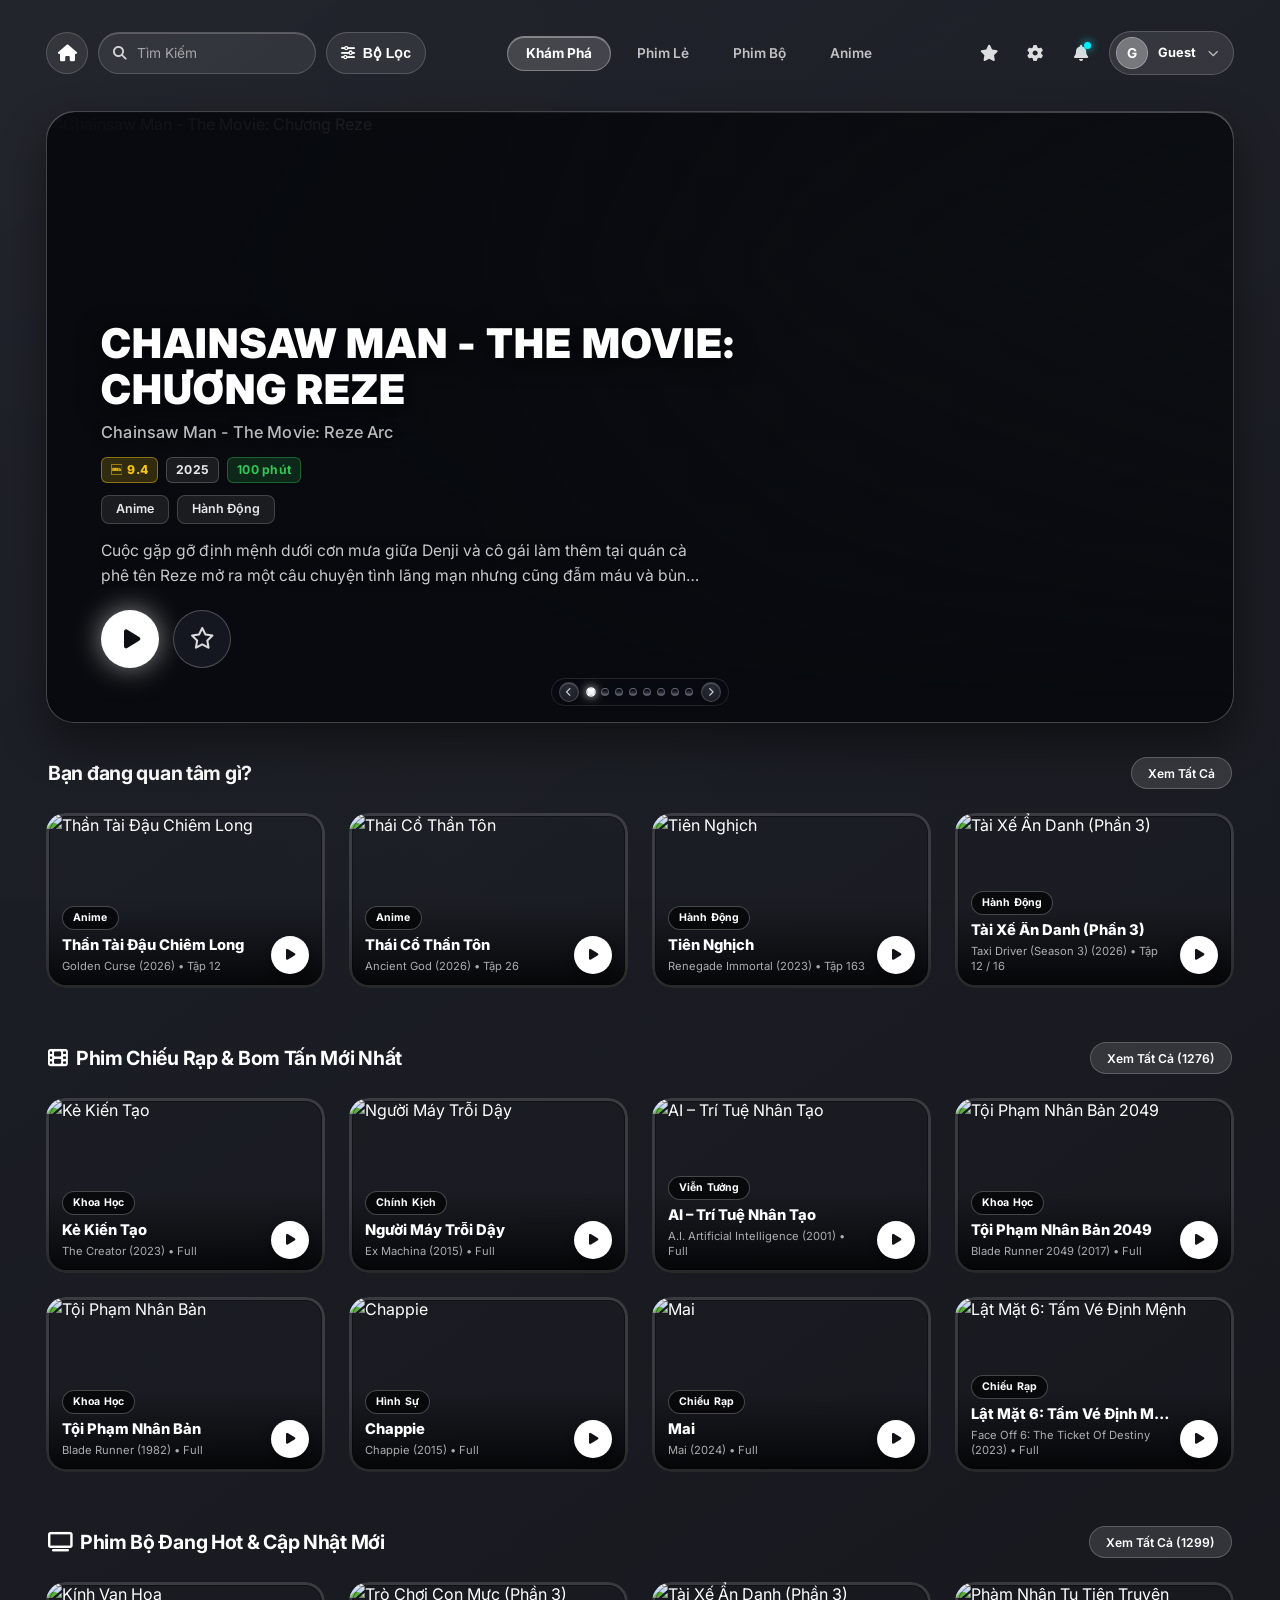
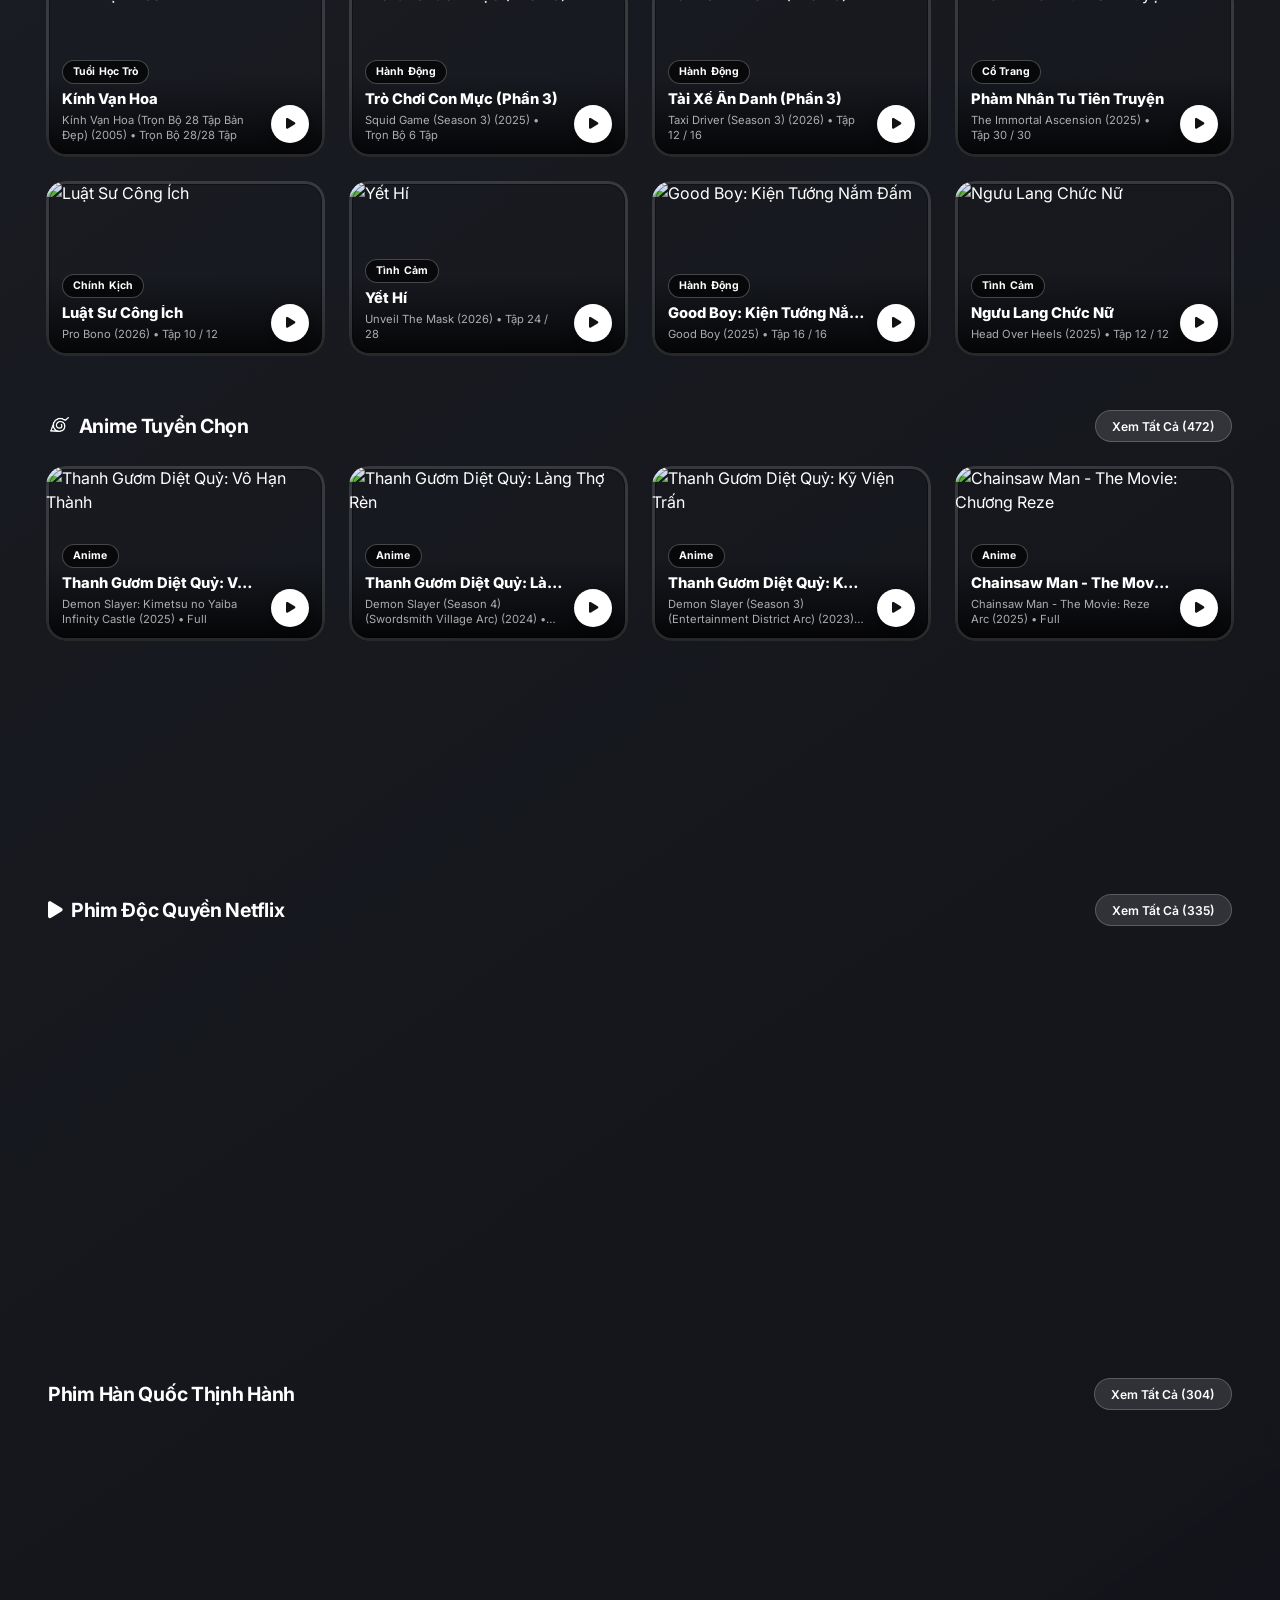
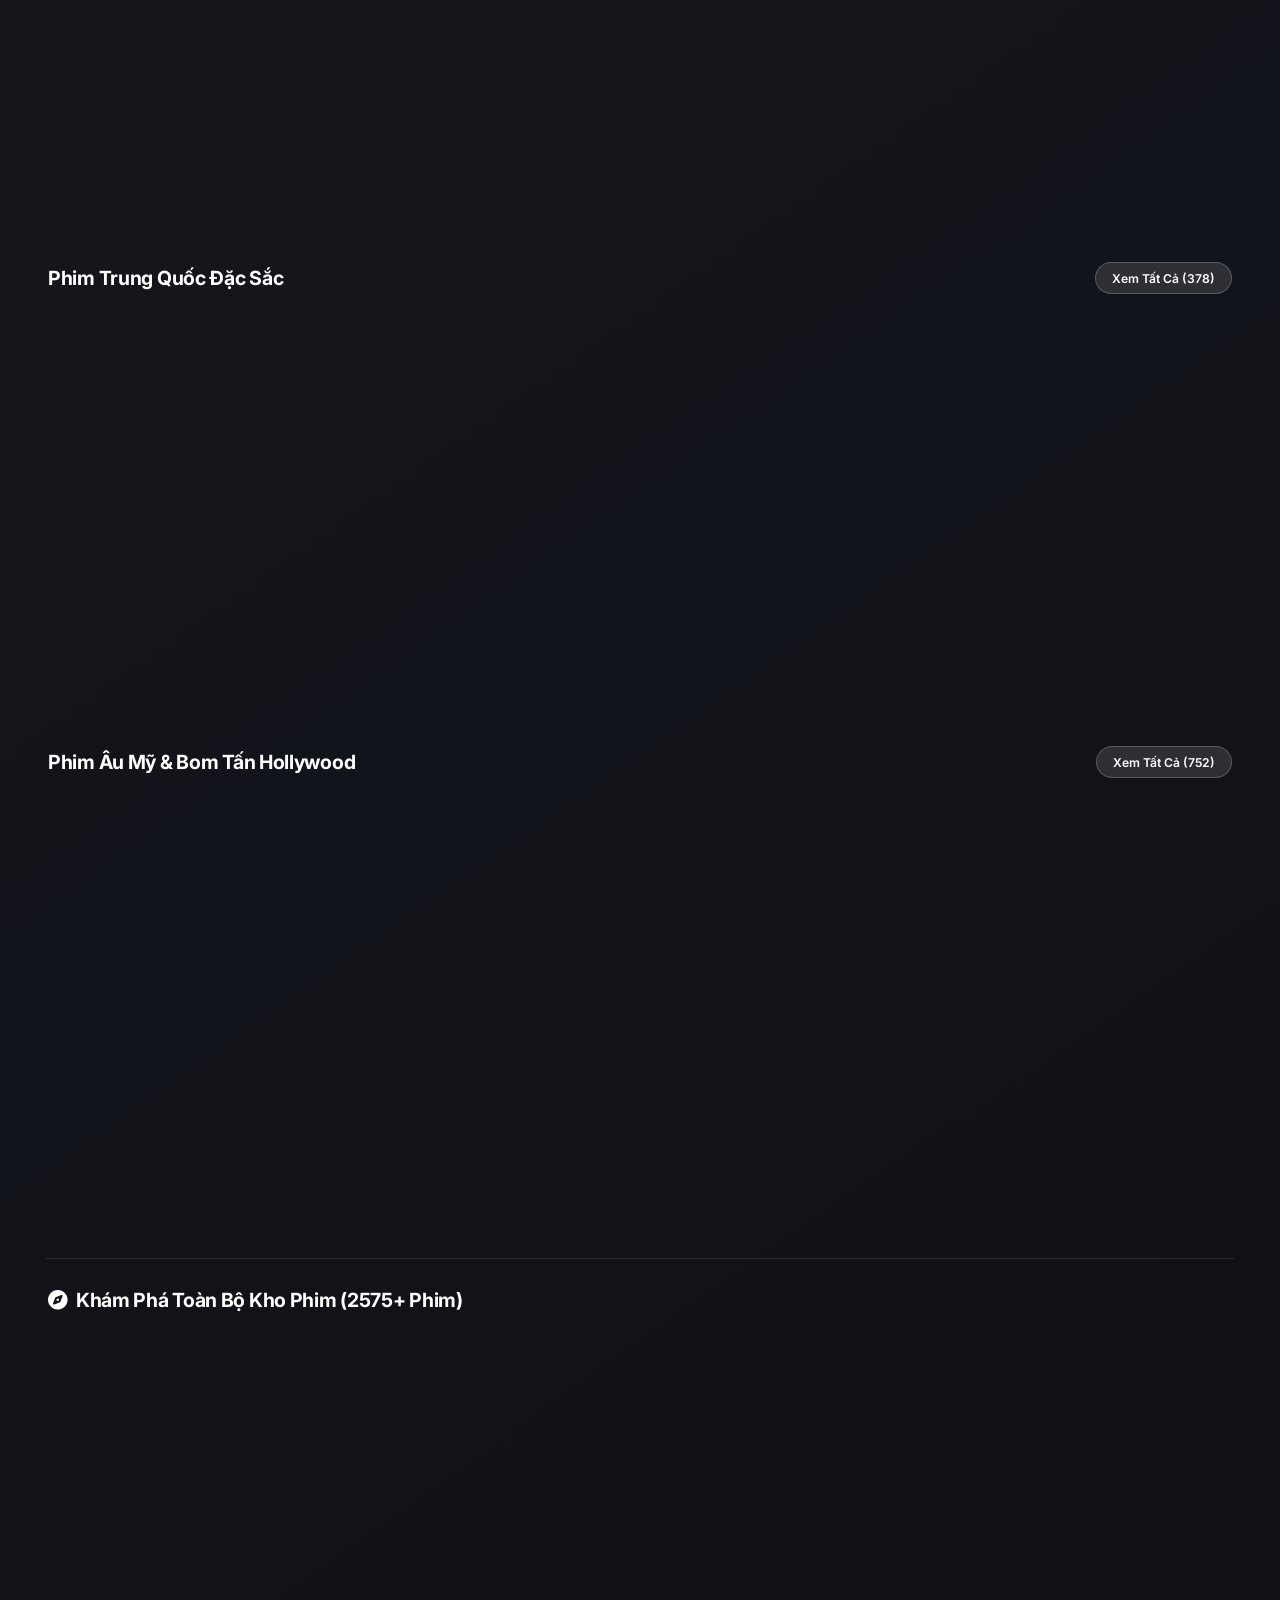
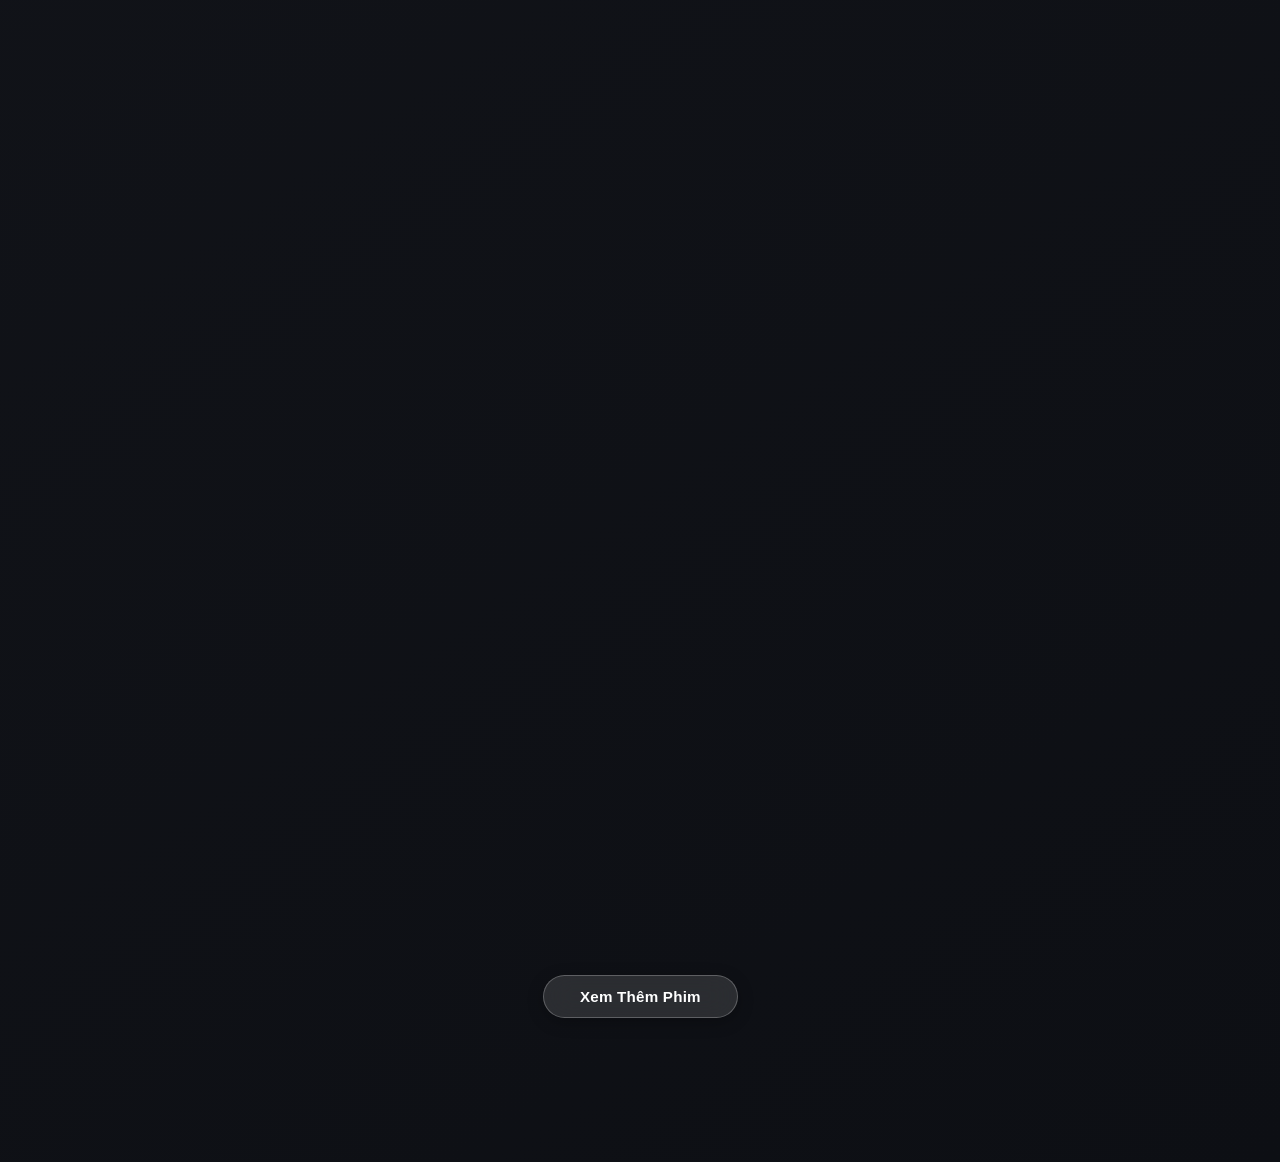
==== commit 4323294e: "v2.9.7: Sửa lỗi viền/bóng, bảng thông báo thu lại khi đóng, easing in-out chung - Banner: bỏ bóng ng" ====
--- a/index.html
+++ b/index.html
@@ -47,7 +47,7 @@
   <link rel="dns-prefetch" href="https://cdnjs.cloudflare.com" />
 
   <!-- Preload Critical CSS (ảnh hero chọn ngẫu nhiên nên không preload một ảnh cố định) -->
-  <link rel="preload" href="css/style.css?v=2.9.6" as="style" />
+  <link rel="preload" href="css/style.css?v=2.9.7" as="style" />
 
   <link href="https://fonts.googleapis.com/css2?family=Inter:wght@400;500;600;700;800;900&display=swap" rel="stylesheet" />
   <link rel="stylesheet" href="https://cdnjs.cloudflare.com/ajax/libs/font-awesome/6.5.1/css/all.min.css" />
@@ -56,7 +56,7 @@
   <script src="https://accounts.google.com/gsi/client" async defer></script>
 
   <!-- Main Stylesheet -->
-  <link rel="stylesheet" href="css/style.css?v=2.9.6" />
+  <link rel="stylesheet" href="css/style.css?v=2.9.7" />
 </head>
 <body>
 
@@ -342,7 +342,7 @@
 
   <!-- High-Performance Deferred Scripts (Fast boot under 30ms, catalog streamed non-blocking) -->
   <script src="js/auth-config.js?v=2.9.1" defer></script>
-  <script src="js/data.js?v=2.9.1" defer></script>
+  <script src="js/data.js?v=2.9.7" defer></script>
   <script src="js/air-schedule.js?v=2.9.1" defer></script>
   <script src="js/core/system-bus.js?v=2.9.1" defer></script>
   <script src="js/app.js?v=2.9.1" defer></script>
@@ -350,7 +350,7 @@
   <script src="js/modules/movie-modal.js?v=2.9.1" defer></script>
   <script src="js/modules/video-player.js?v=2.9.3" defer></script>
   <script src="js/modules/search-filter.js?v=2.9.1" defer></script>
-  <script src="js/modules/user-cloud-sync.js?v=2.9.1" defer></script>
+  <script src="js/modules/user-cloud-sync.js?v=2.9.7" defer></script>
   <script src="js/bootstrap.js?v=2.9.1" defer></script>
   <script src="js/movies-catalog.js?v=2.9.3" defer></script>
   <script src="js/catalog-ready.js?v=2.9.1" defer></script>
--- a/css/style.css
+++ b/css/style.css
@@ -53,8 +53,8 @@
   --ease-in-out-smooth: cubic-bezier(0.4, 0, 0.2, 1);
   --ease-in-out-sine: cubic-bezier(0.37, 0, 0.63, 1);
   --ease-in-out-cubic: cubic-bezier(0.65, 0, 0.35, 1);
-  --ease-out-expo: cubic-bezier(0.16, 1, 0.3, 1);
-  --ease-spring: cubic-bezier(0.22, 1, 0.36, 1);
+  --ease-out-expo: var(--ease-ramp);
+  --ease-spring: var(--ease-ramp);
   --ease-bounce: cubic-bezier(0.34, 1.56, 0.64, 1);
 
   /* Blur & Shadows */
@@ -1259,7 +1259,7 @@
   box-shadow: none !important;
   isolation: isolate;
   box-sizing: border-box;
-  transition: transform 0.28s cubic-bezier(0.16, 1, 0.3, 1), border-color 0.24s ease !important;
+  transition: transform 0.28s var(--ease-ramp), border-color 0.24s ease !important;
 }
 
 /* Ẩn hoàn toàn pseudo-element để tránh subpixel lệch trục */
@@ -1283,7 +1283,7 @@
   image-rendering: -webkit-optimize-contrast;
   image-rendering: high-quality;
   transform: scale(1);
-  transition: transform 0.45s cubic-bezier(0.16, 1, 0.3, 1);
+  transition: transform 0.45s var(--ease-ramp);
 }
 
 .movie-card:hover .movie-poster-wrap img {
@@ -1693,7 +1693,7 @@
   z-index: 60;
   backdrop-filter: blur(16px);
   -webkit-backdrop-filter: blur(16px);
-  transition: transform 0.2s cubic-bezier(0.16, 1, 0.3, 1), background-color 0.2s ease, border-color 0.2s ease;
+  transition: transform 0.2s var(--ease-ramp), background-color 0.2s ease, border-color 0.2s ease;
   box-shadow: 0 4px 16px rgba(0, 0, 0, 0.45);
 }
 
@@ -1809,7 +1809,7 @@
   align-items: center;
   justify-content: center;
   cursor: pointer;
-  transition: all 0.2s cubic-bezier(0.16, 1, 0.3, 1);
+  transition: all 0.2s var(--ease-ramp);
   font-size: 0.8rem;
   user-select: none;
 }
@@ -1941,7 +1941,7 @@
   font-size: 0.76rem;
   font-weight: 700;
   cursor: pointer;
-  transition: all 0.2s cubic-bezier(0.2, 0.9, 0.3, 1);
+  transition: all 0.2s var(--ease-ramp);
   font-family: inherit;
   display: inline-flex;
   align-items: center;
@@ -2802,7 +2802,7 @@
   -webkit-backdrop-filter: blur(12px);
   opacity: 0;
   pointer-events: none;
-  transition: opacity 0.35s cubic-bezier(0.22, 1, 0.36, 1);
+  transition: opacity 0.35s var(--ease-ramp);
 }
 
 .sidebar-mobile-backdrop.open {
@@ -2820,7 +2820,7 @@
   mask: url("../assets/anime-konoha-white.png") no-repeat center / contain;
   vertical-align: -0.15em;
   flex-shrink: 0;
-  transition: transform 0.28s cubic-bezier(0.22, 1, 0.36, 1), opacity 0.25s ease;
+  transition: transform 0.28s var(--ease-ramp), opacity 0.25s ease;
 }
 
 .vision-shelf-title .anime-konoha-icon {
@@ -2878,7 +2878,7 @@
   border-radius: 999px;
   cursor: pointer;
   padding: 0;
-  transition: all 0.28s cubic-bezier(0.22, 1, 0.36, 1);
+  transition: all 0.28s var(--ease-ramp);
 }
 
 .dock-tab-btn span {
@@ -2890,7 +2890,7 @@
   font-size: 1.15rem;
   color: #ffffff;
   opacity: 0.65;
-  transition: transform 0.28s cubic-bezier(0.22, 1, 0.36, 1), opacity 0.25s ease;
+  transition: transform 0.28s var(--ease-ramp), opacity 0.25s ease;
 }
 
 .dock-tab-btn.active {
@@ -2947,7 +2947,7 @@
     width: 280px;
     z-index: 95;
     transform: translate3d(-104%, 0, 0);
-    transition: transform 0.42s cubic-bezier(0.22, 1, 0.36, 1);
+    transition: transform 0.42s var(--ease-ramp);
   }
 
   .apple-sidebar.mobile-open {
@@ -3203,14 +3203,14 @@
   font-size: 0.98rem;
   cursor: pointer;
   /* Outro transition: Chậm rãi, êm ái khi icon bỏ chọn về lại trạng thái ban đầu */
-  transition: color 0.5s cubic-bezier(0.16, 1, 0.3, 1),
-              opacity 0.5s cubic-bezier(0.16, 1, 0.3, 1),
-              transform 0.5s cubic-bezier(0.16, 1, 0.3, 1);
+  transition: color 0.5s var(--ease-ramp),
+              opacity 0.5s var(--ease-ramp),
+              transform 0.5s var(--ease-ramp);
 }
 
 .vision-dock-icon i {
   /* Outro transition: Ánh sáng halo và độ phóng to thu nhỏ từ từ tan biến (0.55s) */
-  transition: transform 0.52s cubic-bezier(0.16, 1, 0.3, 1),
+  transition: transform 0.52s var(--ease-ramp),
               text-shadow 0.55s cubic-bezier(0.2, 0.8, 0.25, 1),
               filter 0.55s cubic-bezier(0.2, 0.8, 0.25, 1);
 }
@@ -3230,8 +3230,8 @@
   opacity: 1;
   box-shadow: none;
   /* Intro transition: Bật sáng êm ái và nhạy bén khi được chọn */
-  transition: color 0.32s cubic-bezier(0.16, 1, 0.3, 1),
-              opacity 0.32s cubic-bezier(0.16, 1, 0.3, 1),
+  transition: color 0.32s var(--ease-ramp),
+              opacity 0.32s var(--ease-ramp),
               transform 0.36s cubic-bezier(0.175, 0.885, 0.32, 1.2);
 }
 
@@ -3290,11 +3290,11 @@
 }
 
 .vision-hero-slide-anim {
-  animation: visionHeroSlideFade 0.38s cubic-bezier(0.16, 1, 0.3, 1) both;
+  animation: visionHeroSlideFade 0.38s var(--ease-ramp) both;
 }
 
 .modal-movie-switch {
-  animation: appleSpatialScaleIn 0.32s cubic-bezier(0.16, 1, 0.3, 1) both;
+  animation: appleSpatialScaleIn 0.32s var(--ease-ramp) both;
 }
 
 @keyframes appleSpatialScaleIn {
@@ -3383,7 +3383,7 @@
 .topbar-search-container {
   width: clamp(200px, 17vw, 270px);
   position: relative;
-  transition: width 0.26s cubic-bezier(0.16, 1, 0.3, 1);
+  transition: width 0.26s var(--ease-ramp);
 }
 
 .topbar-search-container:focus-within {
@@ -4700,7 +4700,7 @@
   gap: 8px;
   cursor: pointer;
   box-shadow: 0 8px 22px rgba(0, 0, 0, 0.35);
-  transition: transform 0.22s cubic-bezier(0.16, 1, 0.3, 1), background-color 0.22s ease, box-shadow 0.22s ease !important;
+  transition: transform 0.22s var(--ease-ramp), background-color 0.22s ease, box-shadow 0.22s ease !important;
   transform: translate3d(0, 0, 0) scale(1);
   will-change: transform;
 }
@@ -4750,7 +4750,7 @@
   align-items: center;
   justify-content: center;
   cursor: pointer;
-  transition: transform 0.22s cubic-bezier(0.16, 1, 0.3, 1), background-color 0.22s ease, border-color 0.22s ease !important;
+  transition: transform 0.22s var(--ease-ramp), background-color 0.22s ease, border-color 0.22s ease !important;
   transform: translate3d(0, 0, 0) scale(1);
   will-change: transform;
 }
@@ -5082,8 +5082,8 @@
   opacity: 1;
   pointer-events: auto;
   transform: translate3d(0, 0, 0);
-  transition: opacity 0.28s cubic-bezier(0.16, 1, 0.3, 1),
-              transform 0.36s cubic-bezier(0.16, 1, 0.3, 1);
+  transition: opacity 0.28s var(--ease-ramp),
+              transform 0.36s var(--ease-ramp);
 }
 
 .apple-player-bar .player-now-info {
@@ -5328,8 +5328,8 @@
   opacity: 0;
   pointer-events: none;
   transform: translate3d(0, 10px, 0) scale(0.97);
-  transition: opacity 0.38s cubic-bezier(0.16, 1, 0.28, 1) 0.08s,
-              transform 0.44s cubic-bezier(0.16, 1, 0.28, 1) 0.06s;
+  transition: opacity 0.38s var(--ease-ramp) 0.08s,
+              transform 0.44s var(--ease-ramp) 0.06s;
 }
 
 /* Màn hình phim 16:9 thu nhỏ */
@@ -5350,7 +5350,7 @@
   width: 100%;
   height: 100%;
   object-fit: cover;
-  transition: transform 0.45s cubic-bezier(0.16, 1, 0.3, 1), filter 0.3s ease;
+  transition: transform 0.45s var(--ease-ramp), filter 0.3s ease;
 }
 
 .mini-screen-display:hover .mini-screen-backdrop {
@@ -5383,7 +5383,7 @@
   justify-content: center;
   color: #ffffff;
   font-size: 1rem;
-  transition: transform 0.25s cubic-bezier(0.16, 1, 0.3, 1), background 0.25s ease;
+  transition: transform 0.25s var(--ease-ramp), background 0.25s ease;
 }
 
 .mini-screen-display:hover .mini-screen-play-pulse {
@@ -5852,7 +5852,7 @@
   box-shadow: 0 2px 8px rgba(0, 0, 0, 0.45);
   cursor: grab;
   border: none;
-  transition: transform 0.22s cubic-bezier(0.16, 1, 0.3, 1), box-shadow 0.22s cubic-bezier(0.16, 1, 0.3, 1) !important;
+  transition: transform 0.22s var(--ease-ramp), box-shadow 0.22s var(--ease-ramp) !important;
   transform: translate3d(0, 0, 0) scale(1);
   will-change: transform;
 }
@@ -5877,7 +5877,7 @@
   box-shadow: 0 2px 8px rgba(0, 0, 0, 0.45);
   cursor: grab;
   border: none;
-  transition: transform 0.22s cubic-bezier(0.16, 1, 0.3, 1), box-shadow 0.22s cubic-bezier(0.16, 1, 0.3, 1) !important;
+  transition: transform 0.22s var(--ease-ramp), box-shadow 0.22s var(--ease-ramp) !important;
   transform: translate3d(0, 0, 0) scale(1);
   will-change: transform;
 }
@@ -6467,7 +6467,7 @@
   border: none;
   cursor: pointer;
   padding: 0;
-  transition: all 0.32s cubic-bezier(0.22, 1, 0.36, 1);
+  transition: all 0.32s var(--ease-ramp);
 }
 
 .vision-hero-dot:hover {
@@ -6923,11 +6923,11 @@
 .vision-settings-card,
 .vision-left-dock {
   transition:
-    backdrop-filter 0.35s cubic-bezier(0.16, 1, 0.3, 1),
-    -webkit-backdrop-filter 0.35s cubic-bezier(0.16, 1, 0.3, 1),
-    background 0.35s cubic-bezier(0.16, 1, 0.3, 1),
-    box-shadow 0.35s cubic-bezier(0.16, 1, 0.3, 1),
-    border-color 0.35s cubic-bezier(0.16, 1, 0.3, 1);
+    backdrop-filter 0.35s var(--ease-ramp),
+    -webkit-backdrop-filter 0.35s var(--ease-ramp),
+    background 0.35s var(--ease-ramp),
+    box-shadow 0.35s var(--ease-ramp),
+    border-color 0.35s var(--ease-ramp);
 }
 
 /* Tắt transition khi kéo tay trực tiếp trên slider để phản hồi tức thì 120fps không giật */
@@ -7196,7 +7196,7 @@
 .vision-btn-watch:active,
 .vision-circle-btn:active {
   transform: scale(0.95) !important;
-  transition: transform 0.08s cubic-bezier(0.2, 0.9, 0.3, 1) !important;
+  transition: transform 0.08s var(--ease-ramp) !important;
 }
 
 /* ==========================================================================
@@ -7249,7 +7249,7 @@
    FIX: TRIỆT TIÊU HOÀN TOÀN NHẢY SHAPE KHI RÊ CHUỘT (ZERO POSITION JUMP)
    ========================================================================== */
 .segment-btn {
-  transition: transform 0.22s cubic-bezier(0.16, 1, 0.3, 1), background-color 0.22s ease, color 0.22s ease, box-shadow 0.22s ease !important;
+  transition: transform 0.22s var(--ease-ramp), background-color 0.22s ease, color 0.22s ease, box-shadow 0.22s ease !important;
   transform: translate3d(0, 0, 0) scale(1);
 }
 
@@ -7859,7 +7859,7 @@
 }
 
 .apple-video-hud.hud-active {
-  animation: appleHudPop 0.55s cubic-bezier(0.16, 1, 0.3, 1) forwards;
+  animation: appleHudPop 0.55s var(--ease-ramp) forwards;
 }
 
 @keyframes appleHudPop {
@@ -8109,7 +8109,7 @@
   height: 4px;
   background: rgba(255, 255, 255, 0.24);
   border-radius: 999px;
-  transition: height 0.2s cubic-bezier(0.16, 1, 0.3, 1);
+  transition: height 0.2s var(--ease-ramp);
   overflow: visible;
 }
 
@@ -8209,7 +8209,7 @@
   align-items: center;
   justify-content: center;
   cursor: pointer;
-  transition: all 0.2s cubic-bezier(0.16, 1, 0.3, 1);
+  transition: all 0.2s var(--ease-ramp);
   user-select: none;
 }
 
@@ -8261,7 +8261,7 @@
 .apple-vol-slider-wrap {
   width: 0;
   overflow: hidden;
-  transition: width 0.25s cubic-bezier(0.16, 1, 0.3, 1);
+  transition: width 0.25s var(--ease-ramp);
 }
 
 .apple-volume-cluster:hover .apple-vol-slider-wrap,
@@ -8337,7 +8337,7 @@
   width: 96vw !important;
   border-color: rgba(255, 255, 255, 0.25) !important;
   box-shadow: 0 40px 120px rgba(0, 0, 0, 0.95) !important;
-  transition: all 0.4s cubic-bezier(0.16, 1, 0.3, 1) !important;
+  transition: all 0.4s var(--ease-ramp) !important;
 }
 
 .detail-modal-sheet.apple-theater-mode .modal-player-stage {
@@ -8404,8 +8404,8 @@
   pointer-events: none;
   transform: translate3d(0, 8px, 0) scale(0.96);
   transition:
-    opacity 0.24s cubic-bezier(0.2, 0.9, 0.3, 1),
-    transform 0.24s cubic-bezier(0.2, 0.9, 0.3, 1),
+    opacity 0.24s var(--ease-ramp),
+    transform 0.24s var(--ease-ramp),
     visibility 0.24s ease,
     background 0.2s ease,
     border-color 0.2s ease,
@@ -8497,7 +8497,7 @@
    và tắt bộ lọc ma trận SVG nặng trên thiết bị cảm ứng để iPad/iPhone chạy 120Hz ProMotion
    ========================================================================== */
 .vision-view-enter {
-  animation: visionViewSnappyIn 0.15s cubic-bezier(0.22, 1, 0.36, 1) forwards !important;
+  animation: visionViewSnappyIn 0.15s var(--ease-ramp) forwards !important;
 }
 
 @keyframes visionViewSnappyIn {
@@ -8515,7 +8515,7 @@
 .vision-side-rec-card,
 .vision-continue-item,
 .schedule-card-glass {
-  transition: transform 0.2s cubic-bezier(0.22, 1, 0.36, 1),
+  transition: transform 0.2s var(--ease-ramp),
               border-color 0.2s ease,
               box-shadow 0.2s ease !important;
 }
@@ -8784,8 +8784,8 @@
   box-sizing: border-box !important;
   margin-bottom: 0 !important;
   transition:
-    border-color 0.35s cubic-bezier(0.16, 1, 0.3, 1),
-    box-shadow 0.4s cubic-bezier(0.16, 1, 0.3, 1);
+    border-color 0.35s var(--ease-ramp),
+    box-shadow 0.4s var(--ease-ramp);
 }
 
 .ps5-hero-meta-row {
@@ -8853,7 +8853,7 @@
     inset 0 1px 0.5px rgba(255, 255, 255, 0.35),
     0 10px 24px rgba(0, 0, 0, 0.42);
   transition:
-    transform 0.24s cubic-bezier(0.16, 1, 0.3, 1),
+    transform 0.24s var(--ease-ramp),
     background 0.22s ease,
     border-color 0.22s ease,
     box-shadow 0.24s ease;
@@ -8936,7 +8936,7 @@
   backdrop-filter: blur(14px);
   -webkit-backdrop-filter: blur(14px);
   transition:
-    transform 0.22s cubic-bezier(0.16, 1, 0.3, 1),
+    transform 0.22s var(--ease-ramp),
     background 0.2s ease,
     border-color 0.2s ease,
     color 0.2s ease;
@@ -8967,37 +8967,37 @@
 
 /* --- 10C. ICONIC PS5 HERO BACKDROP PULL-BACK & STAGGERED WAVE --- */
 .ps5-hero-morph-anim .vision-hero-bg {
-  animation: ps5HeroBackdropZoom 0.58s cubic-bezier(0.16, 1, 0.3, 1) forwards;
+  animation: ps5HeroBackdropZoom 0.58s var(--ease-ramp) forwards;
 }
 
 .ps5-hero-morph-anim .vision-hero-genres,
 .ps5-hero-morph-anim .cinema-genre-pills {
-  animation: ps5HeroTextSlideUp 0.4s cubic-bezier(0.16, 1, 0.3, 1) 0.02s both;
+  animation: ps5HeroTextSlideUp 0.4s var(--ease-ramp) 0.02s both;
 }
 
 .ps5-hero-morph-anim .vision-hero-title,
 .ps5-hero-morph-anim .cinema-hero-title {
-  animation: ps5HeroTextSlideUp 0.44s cubic-bezier(0.16, 1, 0.3, 1) 0.05s both;
+  animation: ps5HeroTextSlideUp 0.44s var(--ease-ramp) 0.05s both;
 }
 
 .ps5-hero-morph-anim .ps5-hero-meta-row,
 .ps5-hero-morph-anim .cinema-hero-sub,
 .ps5-hero-morph-anim .cinema-meta-badges {
-  animation: ps5HeroTextSlideUp 0.46s cubic-bezier(0.16, 1, 0.3, 1) 0.08s both;
+  animation: ps5HeroTextSlideUp 0.46s var(--ease-ramp) 0.08s both;
 }
 
 .ps5-hero-morph-anim .vision-hero-desc,
 .ps5-hero-morph-anim .cinema-hero-desc {
-  animation: ps5HeroTextSlideUp 0.48s cubic-bezier(0.16, 1, 0.3, 1) 0.11s both;
+  animation: ps5HeroTextSlideUp 0.48s var(--ease-ramp) 0.11s both;
 }
 
 .ps5-hero-morph-anim .ps5-hero-saves-strip {
-  animation: ps5HeroTextSlideUp 0.48s cubic-bezier(0.16, 1, 0.3, 1) 0.13s both;
+  animation: ps5HeroTextSlideUp 0.48s var(--ease-ramp) 0.13s both;
 }
 
 .ps5-hero-morph-anim .vision-hero-actions,
 .ps5-hero-morph-anim .cinema-hero-actions {
-  animation: ps5HeroTextSlideUp 0.5s cubic-bezier(0.16, 1, 0.3, 1) 0.16s both;
+  animation: ps5HeroTextSlideUp 0.5s var(--ease-ramp) 0.16s both;
 }
 
 @keyframes ps5HeroBackdropZoom {
@@ -9064,13 +9064,13 @@
   transition:
     transform 0.24s cubic-bezier(0.2, 0.9, 0.25, 1.08),
     border-color 0.2s ease,
-    box-shadow 0.24s cubic-bezier(0.16, 1, 0.3, 1),
+    box-shadow 0.24s var(--ease-ramp),
     background-color 0.2s ease !important;
 }
 
 .vision-feature-card.ps5-wave-card,
 .continue-shelf-card {
-  animation: ps5CardCascadeIn 0.38s cubic-bezier(0.16, 1, 0.3, 1) calc(var(--card-stagger, 0) * 28ms) both;
+  animation: ps5CardCascadeIn 0.38s var(--ease-ramp) calc(var(--card-stagger, 0) * 28ms) both;
 }
 
 /* Dải ánh sáng Specular Sheen đặc trưng PS5 quét chéo mặt thẻ khi hover (pure GPU transform) */
@@ -9211,7 +9211,7 @@
 
 /* 1. Backdrop tối không gian rạp nhanh & mượt */
 .detail-modal-backdrop {
-  transition: opacity 0.22s cubic-bezier(0.16, 1, 0.3, 1), visibility 0.22s cubic-bezier(0.16, 1, 0.3, 1) !important;
+  transition: opacity 0.22s var(--ease-ramp), visibility 0.22s var(--ease-ramp) !important;
 }
 
 /* 2. Cửa sổ Rạp Chiếu phóng vút từ chiều sâu chuẩn PS5 Game Hub (0ms delay khi bấm) */
@@ -9219,8 +9219,8 @@
   transform: translate3d(0, 48px, 0) scale(0.91) !important;
   opacity: 0 !important;
   transition:
-    transform 0.36s cubic-bezier(0.16, 1, 0.3, 1),
-    opacity 0.26s cubic-bezier(0.16, 1, 0.3, 1) !important;
+    transform 0.36s var(--ease-ramp),
+    opacity 0.26s var(--ease-ramp) !important;
   will-change: transform, opacity;
 }
 
@@ -9232,16 +9232,16 @@
 
 /* 3. Chỉ 3 lớp GPU nhẹ đặc trưng PS5 trong Modal (Ảnh bìa pull-back + Tiêu đề/Nút bấm trượt lên), KHÔNG animate 300 nút tập */
 .detail-modal-sheet.ps5-modal-anim .player-cover-preview {
-  animation: ps5ModalCoverZoom 0.52s cubic-bezier(0.16, 1, 0.3, 1) both !important;
+  animation: ps5ModalCoverZoom 0.52s var(--ease-ramp) both !important;
 }
 
 .detail-modal-sheet.ps5-modal-anim .player-cover-content h2 {
-  animation: ps5HeroTextSlideUp 0.36s cubic-bezier(0.16, 1, 0.3, 1) 0.05s both !important;
+  animation: ps5HeroTextSlideUp 0.36s var(--ease-ramp) 0.05s both !important;
 }
 
 .detail-modal-sheet.ps5-modal-anim .hero-actions,
 .detail-modal-sheet.ps5-modal-anim .modal-top-controls {
-  animation: ps5HeroTextSlideUp 0.38s cubic-bezier(0.16, 1, 0.3, 1) 0.1s both !important;
+  animation: ps5HeroTextSlideUp 0.38s var(--ease-ramp) 0.1s both !important;
 }
 
 .detail-modal-sheet.ps5-modal-anim .episodes-grid .ep-pill-btn {
@@ -9407,16 +9407,16 @@
 
 /* --- 1. LỊCH CHIẾU PHIM (AIR SCHEDULE) --- */
 .schedule-hero-panel {
-  animation: ps5ModalItemSlideUp 0.44s cubic-bezier(0.16, 1, 0.3, 1) both;
+  animation: ps5ModalItemSlideUp 0.44s var(--ease-ramp) both;
 }
 
 .schedule-tabs-bar {
-  animation: ps5ModalItemSlideUp 0.46s cubic-bezier(0.16, 1, 0.3, 1) 0.05s both;
+  animation: ps5ModalItemSlideUp 0.46s var(--ease-ramp) 0.05s both;
 }
 
 .schedule-tab-btn {
-  animation: ps5CardCascadeIn 0.38s cubic-bezier(0.16, 1, 0.3, 1) calc(var(--tab-stagger, 0) * 28ms) both;
-  transition: transform 0.22s cubic-bezier(0.16, 1, 0.3, 1), background 0.2s ease, border-color 0.2s ease, box-shadow 0.22s ease !important;
+  animation: ps5CardCascadeIn 0.38s var(--ease-ramp) calc(var(--tab-stagger, 0) * 28ms) both;
+  transition: transform 0.22s var(--ease-ramp), background 0.2s ease, border-color 0.2s ease, box-shadow 0.22s ease !important;
   will-change: transform;
 }
 
@@ -9440,18 +9440,18 @@
 
 /* Thẻ Lịch Chiếu: Cascade PS5 + 3D Spring Hover Lift */
 .schedule-card-glass {
-  animation: ps5CardCascadeIn 0.42s cubic-bezier(0.16, 1, 0.3, 1) calc(var(--card-stagger, 0) * 32ms) both !important;
+  animation: ps5CardCascadeIn 0.42s var(--ease-ramp) calc(var(--card-stagger, 0) * 32ms) both !important;
   backface-visibility: hidden;
   -webkit-backface-visibility: hidden;
 }
 
 .schedule-card-media img {
-  transition: transform 0.32s cubic-bezier(0.2, 0.9, 0.3, 1) !important;
+  transition: transform 0.32s var(--ease-ramp) !important;
   will-change: transform;
 }
 
 .sch-play-icon {
-  transition: transform 0.32s cubic-bezier(0.2, 0.9, 0.3, 1), background 0.2s ease, box-shadow 0.28s ease !important;
+  transition: transform 0.32s var(--ease-ramp), background 0.2s ease, box-shadow 0.28s ease !important;
 }
 
 @media (hover: hover) {
@@ -9469,12 +9469,12 @@
 }
 
 .schedule-empty-state {
-  animation: ps5CardCascadeIn 0.45s cubic-bezier(0.16, 1, 0.3, 1) both;
+  animation: ps5CardCascadeIn 0.45s var(--ease-ramp) both;
 }
 
 /* --- 2. THÔNG BÁO (NOTIFICATION FLYOUT & ITEMS) --- */
 .vision-notif-flyout.ps5-flyout-anim {
-  animation: ps5FlyoutSmoothIn 0.28s cubic-bezier(0.16, 1, 0.3, 1) both !important;
+  animation: ps5FlyoutSmoothIn 0.28s var(--ease-ramp) both !important;
   transform-origin: top right;
   border: 1px solid rgba(255, 255, 255, 0.2) !important;
   box-shadow:
@@ -9519,7 +9519,7 @@
 }
 
 .notif-tab-btn {
-  transition: transform 0.2s cubic-bezier(0.16, 1, 0.3, 1), background 0.2s ease, color 0.2s ease, box-shadow 0.2s ease !important;
+  transition: transform 0.2s var(--ease-ramp), background 0.2s ease, color 0.2s ease, box-shadow 0.2s ease !important;
 }
 
 @media (hover: hover) {
@@ -9542,17 +9542,17 @@
 
 .notif-movie-item,
 .notif-news-item {
-  animation: ps5ItemSlideUp 0.26s cubic-bezier(0.16, 1, 0.3, 1) calc(var(--item-stagger, 0) * 18ms) both !important;
+  animation: ps5ItemSlideUp 0.26s var(--ease-ramp) calc(var(--item-stagger, 0) * 18ms) both !important;
   will-change: transform, opacity;
   transition:
-    transform 0.22s cubic-bezier(0.16, 1, 0.3, 1),
+    transform 0.22s var(--ease-ramp),
     background 0.2s ease,
     border-color 0.2s ease,
     box-shadow 0.22s ease !important;
 }
 
 .notif-movie-thumb {
-  transition: transform 0.32s cubic-bezier(0.16, 1, 0.3, 1) !important;
+  transition: transform 0.32s var(--ease-ramp) !important;
   will-change: transform;
 }
 
@@ -9576,7 +9576,7 @@
 }
 
 .notif-view-all-link {
-  transition: transform 0.2s cubic-bezier(0.16, 1, 0.3, 1), color 0.2s ease !important;
+  transition: transform 0.2s var(--ease-ramp), color 0.2s ease !important;
 }
 
 .notif-view-all-link:hover {
@@ -9586,16 +9586,16 @@
 
 /* --- 3. CÀI ĐẶT HỆ THỐNG (SETTINGS VIEW & TOGGLES) --- */
 .vision-settings-banner {
-  animation: ps5ModalItemSlideUp 0.44s cubic-bezier(0.16, 1, 0.3, 1) both;
+  animation: ps5ModalItemSlideUp 0.44s var(--ease-ramp) both;
   transform: translateZ(0) !important;
 }
 
 .vision-settings-card {
-  animation: ps5CardCascadeIn 0.48s cubic-bezier(0.16, 1, 0.3, 1) calc(var(--card-stagger, 0) * 80ms) both !important;
+  animation: ps5CardCascadeIn 0.48s var(--ease-ramp) calc(var(--card-stagger, 0) * 80ms) both !important;
   transition:
-    border-color 0.24s cubic-bezier(0.16, 1, 0.3, 1),
-    box-shadow 0.24s cubic-bezier(0.16, 1, 0.3, 1),
-    background-color 0.24s cubic-bezier(0.16, 1, 0.3, 1) !important;
+    border-color 0.24s var(--ease-ramp),
+    box-shadow 0.24s var(--ease-ramp),
+    background-color 0.24s var(--ease-ramp) !important;
   transform: translateZ(0) !important;
   will-change: auto;
 }
@@ -9612,11 +9612,11 @@
 
 .filter-chip {
   transition:
-    transform 0.22s cubic-bezier(0.16, 1, 0.3, 1),
-    background-color 0.22s cubic-bezier(0.16, 1, 0.3, 1),
-    border-color 0.22s cubic-bezier(0.16, 1, 0.3, 1),
-    color 0.22s cubic-bezier(0.16, 1, 0.3, 1),
-    box-shadow 0.22s cubic-bezier(0.16, 1, 0.3, 1) !important;
+    transform 0.22s var(--ease-ramp),
+    background-color 0.22s var(--ease-ramp),
+    border-color 0.22s var(--ease-ramp),
+    color 0.22s var(--ease-ramp),
+    box-shadow 0.22s var(--ease-ramp) !important;
   transform: translate3d(0, 0, 0) scale(1) !important;
   will-change: transform;
   backface-visibility: hidden;
@@ -9657,11 +9657,11 @@
 
 .vision-toggle-btn {
   transition:
-    transform 0.22s cubic-bezier(0.16, 1, 0.3, 1),
-    background-color 0.22s cubic-bezier(0.16, 1, 0.3, 1),
-    border-color 0.22s cubic-bezier(0.16, 1, 0.3, 1),
-    color 0.22s cubic-bezier(0.16, 1, 0.3, 1),
-    box-shadow 0.22s cubic-bezier(0.16, 1, 0.3, 1) !important;
+    transform 0.22s var(--ease-ramp),
+    background-color 0.22s var(--ease-ramp),
+    border-color 0.22s var(--ease-ramp),
+    color 0.22s var(--ease-ramp),
+    box-shadow 0.22s var(--ease-ramp) !important;
   transform: translate3d(0, 0, 0) scale(1) !important;
   will-change: transform;
   backface-visibility: hidden;
@@ -9697,7 +9697,7 @@
 
 .ios-slider-icon {
   transition:
-    transform 0.22s cubic-bezier(0.16, 1, 0.3, 1),
+    transform 0.22s var(--ease-ramp),
     color 0.22s ease !important;
   transform: translate3d(0, 0, 0) scale(1) !important;
   will-change: transform;
@@ -9717,7 +9717,7 @@
 
 .vision-btn-outline {
   transition:
-    transform 0.22s cubic-bezier(0.16, 1, 0.3, 1),
+    transform 0.22s var(--ease-ramp),
     background-color 0.22s ease,
     border-color 0.22s ease,
     color 0.22s ease,
@@ -9742,8 +9742,8 @@
 .auth-modal-sheet {
   transform: translate3d(0, 28px, 0) scale(0.95) !important;
   transition:
-    transform 0.4s cubic-bezier(0.16, 1, 0.3, 1),
-    opacity 0.32s cubic-bezier(0.16, 1, 0.3, 1) !important;
+    transform 0.4s var(--ease-ramp),
+    opacity 0.32s var(--ease-ramp) !important;
   will-change: transform, opacity;
 }
 
@@ -9753,32 +9753,32 @@
 }
 
 .auth-modal-sheet.ps5-modal-anim .auth-header {
-  animation: ps5ModalItemSlideUp 0.4s cubic-bezier(0.16, 1, 0.3, 1) 0.04s both !important;
+  animation: ps5ModalItemSlideUp 0.4s var(--ease-ramp) 0.04s both !important;
 }
 
 .auth-modal-sheet.ps5-modal-anim .auth-google-hero,
 .auth-modal-sheet.ps5-modal-anim .auth-logged-card {
-  animation: ps5ModalItemSlideUp 0.44s cubic-bezier(0.16, 1, 0.3, 1) 0.08s both !important;
+  animation: ps5ModalItemSlideUp 0.44s var(--ease-ramp) 0.08s both !important;
 }
 
 .auth-modal-sheet.ps5-modal-anim .btn-google-login-main,
 .auth-modal-sheet.ps5-modal-anim .google-btn-wrapper {
-  animation: ps5ModalItemSlideUp 0.48s cubic-bezier(0.16, 1, 0.3, 1) 0.12s both !important;
+  animation: ps5ModalItemSlideUp 0.48s var(--ease-ramp) 0.12s both !important;
 }
 
 .auth-modal-sheet.ps5-modal-anim .google-project-connect-card,
 .auth-modal-sheet.ps5-modal-anim .google-quick-email-login {
-  animation: ps5ModalItemSlideUp 0.52s cubic-bezier(0.16, 1, 0.3, 1) 0.16s both !important;
+  animation: ps5ModalItemSlideUp 0.52s var(--ease-ramp) 0.16s both !important;
 }
 
 .auth-modal-sheet.ps5-modal-anim .auth-guest-notice,
 .auth-modal-sheet.ps5-modal-anim .btn-google-signout {
-  animation: ps5ModalItemSlideUp 0.56s cubic-bezier(0.16, 1, 0.3, 1) 0.2s both !important;
+  animation: ps5ModalItemSlideUp 0.56s var(--ease-ramp) 0.2s both !important;
 }
 
 .btn-google-login-main {
   transition:
-    transform 0.24s cubic-bezier(0.16, 1, 0.3, 1),
+    transform 0.24s var(--ease-ramp),
     box-shadow 0.24s ease,
     border-color 0.2s ease !important;
 }
@@ -9798,7 +9798,7 @@
 }
 
 .btn-google-signout {
-  transition: transform 0.22s cubic-bezier(0.16, 1, 0.3, 1), background 0.2s ease, box-shadow 0.22s ease !important;
+  transition: transform 0.22s var(--ease-ramp), background 0.2s ease, box-shadow 0.22s ease !important;
 }
 
 @media (hover: hover) {
@@ -9813,7 +9813,7 @@
 }
 
 .btn-quick-save-client {
-  transition: transform 0.2s cubic-bezier(0.16, 1, 0.3, 1), box-shadow 0.2s ease !important;
+  transition: transform 0.2s var(--ease-ramp), box-shadow 0.2s ease !important;
 }
 
 @media (hover: hover) {
@@ -9828,7 +9828,7 @@
 }
 
 .btn-text-email-toggle {
-  transition: transform 0.2s cubic-bezier(0.16, 1, 0.3, 1), color 0.2s ease !important;
+  transition: transform 0.2s var(--ease-ramp), color 0.2s ease !important;
 }
 
 .btn-text-email-toggle:hover {
@@ -9843,19 +9843,19 @@
   box-shadow:
     0 0 0 2px rgba(255, 255, 255, 0.35),
     0 10px 24px rgba(0, 0, 0, 0.5) !important;
-  transition: all 0.24s cubic-bezier(0.16, 1, 0.3, 1) !important;
+  transition: all 0.24s var(--ease-ramp) !important;
 }
 
 .search-dropdown.open {
-  animation: ps5FlyoutSpringIn 0.32s cubic-bezier(0.16, 1, 0.3, 1) forwards !important;
+  animation: ps5FlyoutSpringIn 0.32s var(--ease-ramp) forwards !important;
   box-shadow:
     0 24px 60px rgba(0, 0, 0, 0.8),
     inset 0 1px 1.5px rgba(255, 255, 255, 0.35) !important;
 }
 
 .search-suggestion-item {
-  animation: ps5ItemSlideUp 0.34s cubic-bezier(0.16, 1, 0.3, 1) calc(var(--item-stagger, 0) * 28ms) both !important;
-  transition: transform 0.22s cubic-bezier(0.16, 1, 0.3, 1), background 0.2s ease, box-shadow 0.22s ease !important;
+  animation: ps5ItemSlideUp 0.34s var(--ease-ramp) calc(var(--item-stagger, 0) * 28ms) both !important;
+  transition: transform 0.22s var(--ease-ramp), background 0.2s ease, box-shadow 0.22s ease !important;
 }
 
 @media (hover: hover) {
@@ -9871,7 +9871,7 @@
 }
 
 .btn-sync-now {
-  transition: transform 0.22s cubic-bezier(0.16, 1, 0.3, 1), box-shadow 0.22s ease !important;
+  transition: transform 0.22s var(--ease-ramp), box-shadow 0.22s ease !important;
 }
 
 @media (hover: hover) {
@@ -9887,11 +9887,11 @@
 
 /* --- 6. THANH NOW PLAYING & ĐIỀU KHIỂN DƯỚI CÙNG --- */
 .apple-player-bar {
-  transition: transform 0.34s cubic-bezier(0.16, 1, 0.3, 1), opacity 0.3s ease !important;
+  transition: transform 0.34s var(--ease-ramp), opacity 0.3s ease !important;
 }
 
 .mini-play-glow-btn {
-  transition: transform 0.22s cubic-bezier(0.16, 1, 0.3, 1), box-shadow 0.22s ease, background 0.2s ease !important;
+  transition: transform 0.22s var(--ease-ramp), box-shadow 0.22s ease, background 0.2s ease !important;
 }
 
 @media (hover: hover) {
@@ -9906,7 +9906,7 @@
 }
 
 .mini-ctrl-btn {
-  transition: transform 0.2s cubic-bezier(0.16, 1, 0.3, 1), color 0.2s ease !important;
+  transition: transform 0.2s var(--ease-ramp), color 0.2s ease !important;
 }
 
 @media (hover: hover) {
@@ -9921,7 +9921,7 @@
 }
 
 .mini-cinema-expand-btn {
-  transition: transform 0.22s cubic-bezier(0.16, 1, 0.3, 1), border-color 0.2s ease, box-shadow 0.22s ease !important;
+  transition: transform 0.22s var(--ease-ramp), border-color 0.2s ease, box-shadow 0.22s ease !important;
 }
 
 @media (hover: hover) {
@@ -10051,7 +10051,7 @@
   display: flex;
   flex-direction: column;
   overflow: hidden;
-  animation: ps5FlyoutSmoothIn 0.28s cubic-bezier(0.16, 1, 0.3, 1) both !important;
+  animation: ps5FlyoutSmoothIn 0.28s var(--ease-ramp) both !important;
   transform-origin: top left;
 }
 
@@ -10167,7 +10167,7 @@
   font-size: 0.84rem;
   font-weight: 600;
   cursor: pointer;
-  transition: all 0.2s cubic-bezier(0.16, 1, 0.3, 1);
+  transition: all 0.2s var(--ease-ramp);
 }
 
 .filter-pill:hover {
@@ -10316,7 +10316,7 @@
   .vision-feature-card:active,
   .vision-trailer-card:active {
     transform: scale(0.975) translate3d(0, 0, 0) !important;
-    transition: transform 0.14s cubic-bezier(0.22, 1, 0.36, 1) !important;
+    transition: transform 0.14s var(--ease-ramp) !important;
   }
 
   /* Touch Video Scrubber: vùng kéo 30px + khóa vuốt dọc + luôn hiện nút chấm tròn */
@@ -11082,7 +11082,7 @@
   justify-content: center;
   align-items: center;
   pointer-events: none;
-  transition: bottom 0.28s cubic-bezier(0.22, 1, 0.36, 1), opacity 0.22s ease;
+  transition: bottom 0.28s var(--ease-ramp), opacity 0.22s ease;
 }
 
 .active-video-container.controls-hidden .apple-bilingual-sub-overlay {
@@ -11146,7 +11146,7 @@
   background: transparent !important;
   border: none !important;
   cursor: pointer;
-  transition: transform 0.2s cubic-bezier(0.16, 1, 0.3, 1), color 0.2s ease;
+  transition: transform 0.2s var(--ease-ramp), color 0.2s ease;
 }
 
 .apple-ctrl-btn.apple-setting-btn:hover {
@@ -11184,7 +11184,7 @@
   flex-direction: column;
   gap: 6px;
   z-index: 70;
-  animation: appleMenuFadeIn 0.2s cubic-bezier(0.16, 1, 0.3, 1);
+  animation: appleMenuFadeIn 0.2s var(--ease-ramp);
 }
 
 .apple-setting-menu.open {
@@ -11384,7 +11384,7 @@
   justify-content: center !important;
   font-size: 1rem !important;
   cursor: pointer;
-  transition: all 0.22s cubic-bezier(0.16, 1, 0.3, 1);
+  transition: all 0.22s var(--ease-ramp);
   box-shadow: 0 4px 16px rgba(0, 0, 0, 0.45);
 }
 
@@ -11420,7 +11420,7 @@
     inset 0 1px 1px 0 rgba(255, 255, 255, 0.2);
   text-align: center;
   overflow: hidden;
-  transition: all 0.3s cubic-bezier(0.16, 1, 0.3, 1);
+  transition: all 0.3s var(--ease-ramp);
 }
 
 .vision-request-panel::before {
@@ -11505,7 +11505,7 @@
   border: 1px solid rgba(255, 255, 255, 0.14);
   border-radius: 14px;
   padding: 4px 5px 4px 14px;
-  transition: all 0.25s cubic-bezier(0.16, 1, 0.3, 1);
+  transition: all 0.25s var(--ease-ramp);
   box-shadow: inset 0 2px 6px rgba(0, 0, 0, 0.3);
 }
 
@@ -11560,7 +11560,7 @@
   font-size: 0.92rem;
   cursor: pointer;
   flex-shrink: 0;
-  transition: all 0.2s cubic-bezier(0.16, 1, 0.3, 1);
+  transition: all 0.2s var(--ease-ramp);
 }
 
 .req-action-icon-btn:hover {
@@ -11592,7 +11592,7 @@
   cursor: pointer;
   flex-shrink: 0;
   box-shadow: 0 4px 14px rgba(0, 122, 255, 0.4);
-  transition: all 0.22s cubic-bezier(0.16, 1, 0.3, 1);
+  transition: all 0.22s var(--ease-ramp);
 }
 
 .req-submit-btn:hover {
@@ -11739,7 +11739,7 @@
   text-align: left;
   backdrop-filter: blur(12px);
   -webkit-backdrop-filter: blur(12px);
-  animation: toastSlideIn 0.3s cubic-bezier(0.16, 1, 0.3, 1);
+  animation: toastSlideIn 0.3s var(--ease-ramp);
 }
 
 /* Responsive cho điện thoại */
@@ -11962,7 +11962,7 @@
    SILKY 120FPS CLEAN MOTION SYSTEM (ZERO JANK, PURE GPU COMPOSITING)
    ========================================================================== */
 :root {
-  --ease-clean: cubic-bezier(0.22, 1, 0.36, 1);
+  --ease-clean: var(--ease-ramp);
 }
 
 /* Chuyển động mượt mà chỉ trên các thuộc tính GPU rẻ (loại bỏ transition: all gây repaint) */
@@ -12654,7 +12654,7 @@
   border: 3px solid rgba(255, 255, 255, 0.14) !important;
   transition:
     border-color 0.24s ease,
-    box-shadow 0.36s cubic-bezier(0.22, 1, 0.36, 1) !important;
+    box-shadow 0.36s var(--ease-ramp) !important;
 }
 
 .vision-feature-card,
@@ -12666,8 +12666,8 @@
   outline: none !important;
   will-change: transform;
   transition:
-    transform 0.38s cubic-bezier(0.22, 1, 0.36, 1),
-    box-shadow 0.38s cubic-bezier(0.22, 1, 0.36, 1),
+    transform 0.38s var(--ease-ramp),
+    box-shadow 0.38s var(--ease-ramp),
     border-color 0.24s ease !important;
 }
 
@@ -12724,13 +12724,13 @@
   border-color: #ffffff !important;
   box-shadow: 0 10px 24px rgba(0, 0, 0, 0.48) !important;
   transition:
-    transform 0.16s cubic-bezier(0.22, 1, 0.36, 1),
+    transform 0.16s var(--ease-ramp),
     border-color 0.12s ease !important;
 }
 
 .movie-card:active {
   transform: translate3d(0, -1px, 0) scale(0.986) !important;
-  transition: transform 0.16s cubic-bezier(0.22, 1, 0.36, 1) !important;
+  transition: transform 0.16s var(--ease-ramp) !important;
 }
 
 .movie-card:active .movie-poster-wrap {
@@ -12740,7 +12740,7 @@
 
 /* 2. Chuyển động Crossfade 120fps siêu mượt giữa các slide Hero Banner */
 .vision-hero-bg.hero-bg-crossfade-in {
-  animation: heroBgSmoothCrossfade 0.52s cubic-bezier(0.22, 1, 0.36, 1) forwards !important;
+  animation: heroBgSmoothCrossfade 0.52s var(--ease-ramp) forwards !important;
 }
 
 @keyframes heroBgSmoothCrossfade {
@@ -12755,22 +12755,22 @@
 }
 
 .cinema-hero-info.hero-info-smooth-glide .cinema-hero-title {
-  animation: heroInfoSmoothSlide 0.38s cubic-bezier(0.22, 1, 0.36, 1) 0.01s both !important;
+  animation: heroInfoSmoothSlide 0.38s var(--ease-ramp) 0.01s both !important;
 }
 
 .cinema-hero-info.hero-info-smooth-glide .cinema-hero-sub,
 .cinema-hero-info.hero-info-smooth-glide .cinema-meta-badges,
 .cinema-hero-info.hero-info-smooth-glide .cinema-genre-pills {
-  animation: heroInfoSmoothSlide 0.4s cubic-bezier(0.22, 1, 0.36, 1) 0.04s both !important;
+  animation: heroInfoSmoothSlide 0.4s var(--ease-ramp) 0.04s both !important;
 }
 
 .cinema-hero-info.hero-info-smooth-glide .cinema-hero-desc,
 .cinema-hero-info.hero-info-smooth-glide .ps5-hero-saves-strip {
-  animation: heroInfoSmoothSlide 0.42s cubic-bezier(0.22, 1, 0.36, 1) 0.07s both !important;
+  animation: heroInfoSmoothSlide 0.42s var(--ease-ramp) 0.07s both !important;
 }
 
 .cinema-hero-info.hero-info-smooth-glide .cinema-hero-actions {
-  animation: heroInfoSmoothSlide 0.44s cubic-bezier(0.22, 1, 0.36, 1) 0.1s both !important;
+  animation: heroInfoSmoothSlide 0.44s var(--ease-ramp) 0.1s both !important;
 }
 
 @keyframes heroInfoSmoothSlide {
@@ -12804,8 +12804,8 @@
   transform: translate3d(0, 0, 0);
   box-shadow: 0 0 0 rgba(0, 0, 0, 0) !important;
   transition:
-    transform 0.5s cubic-bezier(0.22, 1, 0.36, 1),
-    box-shadow 0.5s cubic-bezier(0.22, 1, 0.36, 1) !important;
+    transform 0.5s var(--ease-ramp),
+    box-shadow 0.5s var(--ease-ramp) !important;
 }
 
 /* Hiệu ứng xuất hiện chỉ chạy lúc đầu, không giữ transform sau khi xong → hover chuyển động liền mạch */
@@ -12822,7 +12822,7 @@
   transform-origin: center 40%;
   -webkit-backface-visibility: visible !important;
   backface-visibility: visible !important;
-  transition: transform 0.7s cubic-bezier(0.22, 1, 0.36, 1) !important;
+  transition: transform 0.7s var(--ease-ramp) !important;
 }
 
 .vision-feature-card.vision-feature-card .vision-feature-shade {
@@ -12866,14 +12866,14 @@
 
   .vision-feature-card.vision-feature-card:hover .vision-card-play-white {
     transform: scale(1.08) !important;
-    transition: transform 0.4s cubic-bezier(0.22, 1, 0.36, 1), background-color 0.2s ease !important;
+    transition: transform 0.4s var(--ease-ramp), background-color 0.2s ease !important;
   }
 }
 
 .vision-feature-card.vision-feature-card:active {
   transform: translate3d(0, -2px, 0) scale(0.985) !important;
   border: 0 !important;
-  transition: transform 0.15s cubic-bezier(0.22, 1, 0.36, 1) !important;
+  transition: transform 0.15s var(--ease-ramp) !important;
 }
 
 article.vision-feature-card.vision-feature-card:active::after {
@@ -12977,14 +12977,14 @@
   -webkit-backface-visibility: visible;
   animation-fill-mode: backwards;
   transition:
-    transform 0.5s cubic-bezier(0.22, 1, 0.36, 1),
-    box-shadow 0.5s cubic-bezier(0.22, 1, 0.36, 1),
-    border-color 0.4s cubic-bezier(0.22, 1, 0.36, 1),
-    background-color 0.4s cubic-bezier(0.22, 1, 0.36, 1) !important;
+    transform 0.5s var(--ease-ramp),
+    box-shadow 0.5s var(--ease-ramp),
+    border-color 0.4s var(--ease-ramp),
+    background-color 0.4s var(--ease-ramp) !important;
 }
 
 .continue-shelf-card.continue-shelf-card .continue-shelf-thumb img {
-  transition: transform 0.7s cubic-bezier(0.22, 1, 0.36, 1) !important;
+  transition: transform 0.7s var(--ease-ramp) !important;
 }
 
 .continue-shelf-card.continue-shelf-card .continue-shelf-play {
@@ -12992,11 +12992,11 @@
   backdrop-filter: none;
   background: rgba(0, 0, 0, 0.6);
   transition:
-    transform 0.45s cubic-bezier(0.22, 1, 0.36, 1),
+    transform 0.45s var(--ease-ramp),
     background-color 0.35s ease,
     color 0.35s ease,
     opacity 0.35s ease,
-    box-shadow 0.45s cubic-bezier(0.22, 1, 0.36, 1) !important;
+    box-shadow 0.45s var(--ease-ramp) !important;
 }
 
 @media (hover: hover) and (pointer: fine) {
@@ -13007,7 +13007,7 @@
 
 .continue-shelf-card.continue-shelf-card:active {
   transition:
-    transform 0.18s cubic-bezier(0.22, 1, 0.36, 1),
+    transform 0.18s var(--ease-ramp),
     border-color 0.15s ease,
     background-color 0.15s ease !important;
 }
@@ -13050,3 +13050,72 @@
     gap: 14px !important;
   }
 }
+
+/* v2.9.7 — Màn hình ≤1180px: vùng nội dung bị cắt (overflow clip, chừa 24px cho hiệu ứng nâng thẻ),
+   nên bóng đổ 45px của banner bị cắt ngang thành một dải đen dưới banner → chỉ giữ viền sáng bên trong */
+@media (max-width: 1180px) {
+  #heroShowcase.vision-hero-banner {
+    box-shadow: inset 0 1px 0.5px rgba(255, 255, 255, 0.4) !important;
+  }
+}
+
+/* v2.9.7 — Hệ easing chung kiểu "Easy Ease" (ease in-out): vào êm, ra êm, không giật đầu/cuối.
+   Mọi chuyển động chính (thẻ phim, kệ, bảng nổi, cửa sổ phim, hero) dùng chung một đường cong. */
+:root {
+  --ease-ramp: cubic-bezier(0.45, 0, 0.2, 1);      /* in-out: dùng cho di chuyển / phóng / nâng */
+  --ease-ramp-in: cubic-bezier(0.5, 0, 0.75, 0.3); /* in: dùng khi thu lại / biến mất */
+}
+
+/* Bảng thông báo: hiệu ứng thu lại về phía nút chuông khi đóng (bấm ra ngoài, nút X, chọn phim) */
+@keyframes notifFlyoutOut {
+  from {
+    opacity: 1;
+    transform: scale(1) translate3d(0, 0, 0);
+  }
+  to {
+    opacity: 0;
+    transform: scale(0.94) translate3d(0, -10px, 0);
+  }
+}
+
+.vision-notif-flyout.is-closing {
+  animation: notifFlyoutOut 0.24s var(--ease-ramp) both !important;
+  transform-origin: top right;
+  pointer-events: none !important;
+  will-change: transform, opacity;
+}
+
+.vision-notif-backdrop {
+  transition: opacity 0.26s var(--ease-ramp) !important;
+}
+
+@media (max-width: 640px) {
+  .vision-notif-flyout.is-closing {
+    transform-origin: top center;
+  }
+}
+
+@media (prefers-reduced-motion: reduce) {
+  .vision-notif-flyout.is-closing {
+    animation: none !important;
+  }
+}
+
+/* Thẻ ở cột ngoài cùng không còn bị khung nội dung cắt viền khi rê chuột:
+   khung cửa sổ bên ngoài (.vision-window) đã chặn cuộn ngang, nên khung trong không cần cắt nữa */
+#mainContentWrapper {
+  overflow-x: visible !important;
+}
+
+/* Màn cảm ứng: nới vùng bấm của nút chuyển banner (nút chỉ 18px, khó bấm trúng) mà không đổi hình dáng */
+@media (hover: none) {
+  .hero-pager-arrow {
+    position: relative;
+  }
+
+  .hero-pager-arrow::before {
+    content: "";
+    position: absolute;
+    inset: -13px -9px;
+  }
+}
--- a/css/style.css
+++ b/css/style.css
@@ -53,8 +53,8 @@
   --ease-in-out-smooth: cubic-bezier(0.4, 0, 0.2, 1);
   --ease-in-out-sine: cubic-bezier(0.37, 0, 0.63, 1);
   --ease-in-out-cubic: cubic-bezier(0.65, 0, 0.35, 1);
-  --ease-out-expo: cubic-bezier(0.16, 1, 0.3, 1);
-  --ease-spring: cubic-bezier(0.22, 1, 0.36, 1);
+  --ease-out-expo: var(--ease-ramp);
+  --ease-spring: var(--ease-ramp);
   --ease-bounce: cubic-bezier(0.34, 1.56, 0.64, 1);
 
   /* Blur & Shadows */
@@ -1259,7 +1259,7 @@
   box-shadow: none !important;
   isolation: isolate;
   box-sizing: border-box;
-  transition: transform 0.28s cubic-bezier(0.16, 1, 0.3, 1), border-color 0.24s ease !important;
+  transition: transform 0.28s var(--ease-ramp), border-color 0.24s ease !important;
 }
 
 /* Ẩn hoàn toàn pseudo-element để tránh subpixel lệch trục */
@@ -1283,7 +1283,7 @@
   image-rendering: -webkit-optimize-contrast;
   image-rendering: high-quality;
   transform: scale(1);
-  transition: transform 0.45s cubic-bezier(0.16, 1, 0.3, 1);
+  transition: transform 0.45s var(--ease-ramp);
 }
 
 .movie-card:hover .movie-poster-wrap img {
@@ -1693,7 +1693,7 @@
   z-index: 60;
   backdrop-filter: blur(16px);
   -webkit-backdrop-filter: blur(16px);
-  transition: transform 0.2s cubic-bezier(0.16, 1, 0.3, 1), background-color 0.2s ease, border-color 0.2s ease;
+  transition: transform 0.2s var(--ease-ramp), background-color 0.2s ease, border-color 0.2s ease;
   box-shadow: 0 4px 16px rgba(0, 0, 0, 0.45);
 }
 
@@ -1809,7 +1809,7 @@
   align-items: center;
   justify-content: center;
   cursor: pointer;
-  transition: all 0.2s cubic-bezier(0.16, 1, 0.3, 1);
+  transition: all 0.2s var(--ease-ramp);
   font-size: 0.8rem;
   user-select: none;
 }
@@ -1941,7 +1941,7 @@
   font-size: 0.76rem;
   font-weight: 700;
   cursor: pointer;
-  transition: all 0.2s cubic-bezier(0.2, 0.9, 0.3, 1);
+  transition: all 0.2s var(--ease-ramp);
   font-family: inherit;
   display: inline-flex;
   align-items: center;
@@ -2802,7 +2802,7 @@
   -webkit-backdrop-filter: blur(12px);
   opacity: 0;
   pointer-events: none;
-  transition: opacity 0.35s cubic-bezier(0.22, 1, 0.36, 1);
+  transition: opacity 0.35s var(--ease-ramp);
 }
 
 .sidebar-mobile-backdrop.open {
@@ -2820,7 +2820,7 @@
   mask: url("../assets/anime-konoha-white.png") no-repeat center / contain;
   vertical-align: -0.15em;
   flex-shrink: 0;
-  transition: transform 0.28s cubic-bezier(0.22, 1, 0.36, 1), opacity 0.25s ease;
+  transition: transform 0.28s var(--ease-ramp), opacity 0.25s ease;
 }
 
 .vision-shelf-title .anime-konoha-icon {
@@ -2878,7 +2878,7 @@
   border-radius: 999px;
   cursor: pointer;
   padding: 0;
-  transition: all 0.28s cubic-bezier(0.22, 1, 0.36, 1);
+  transition: all 0.28s var(--ease-ramp);
 }
 
 .dock-tab-btn span {
@@ -2890,7 +2890,7 @@
   font-size: 1.15rem;
   color: #ffffff;
   opacity: 0.65;
-  transition: transform 0.28s cubic-bezier(0.22, 1, 0.36, 1), opacity 0.25s ease;
+  transition: transform 0.28s var(--ease-ramp), opacity 0.25s ease;
 }
 
 .dock-tab-btn.active {
@@ -2947,7 +2947,7 @@
     width: 280px;
     z-index: 95;
     transform: translate3d(-104%, 0, 0);
-    transition: transform 0.42s cubic-bezier(0.22, 1, 0.36, 1);
+    transition: transform 0.42s var(--ease-ramp);
   }
 
   .apple-sidebar.mobile-open {
@@ -3203,14 +3203,14 @@
   font-size: 0.98rem;
   cursor: pointer;
   /* Outro transition: Chậm rãi, êm ái khi icon bỏ chọn về lại trạng thái ban đầu */
-  transition: color 0.5s cubic-bezier(0.16, 1, 0.3, 1),
-              opacity 0.5s cubic-bezier(0.16, 1, 0.3, 1),
-              transform 0.5s cubic-bezier(0.16, 1, 0.3, 1);
+  transition: color 0.5s var(--ease-ramp),
+              opacity 0.5s var(--ease-ramp),
+              transform 0.5s var(--ease-ramp);
 }
 
 .vision-dock-icon i {
   /* Outro transition: Ánh sáng halo và độ phóng to thu nhỏ từ từ tan biến (0.55s) */
-  transition: transform 0.52s cubic-bezier(0.16, 1, 0.3, 1),
+  transition: transform 0.52s var(--ease-ramp),
               text-shadow 0.55s cubic-bezier(0.2, 0.8, 0.25, 1),
               filter 0.55s cubic-bezier(0.2, 0.8, 0.25, 1);
 }
@@ -3230,8 +3230,8 @@
   opacity: 1;
   box-shadow: none;
   /* Intro transition: Bật sáng êm ái và nhạy bén khi được chọn */
-  transition: color 0.32s cubic-bezier(0.16, 1, 0.3, 1),
-              opacity 0.32s cubic-bezier(0.16, 1, 0.3, 1),
+  transition: color 0.32s var(--ease-ramp),
+              opacity 0.32s var(--ease-ramp),
               transform 0.36s cubic-bezier(0.175, 0.885, 0.32, 1.2);
 }
 
@@ -3290,11 +3290,11 @@
 }
 
 .vision-hero-slide-anim {
-  animation: visionHeroSlideFade 0.38s cubic-bezier(0.16, 1, 0.3, 1) both;
+  animation: visionHeroSlideFade 0.38s var(--ease-ramp) both;
 }
 
 .modal-movie-switch {
-  animation: appleSpatialScaleIn 0.32s cubic-bezier(0.16, 1, 0.3, 1) both;
+  animation: appleSpatialScaleIn 0.32s var(--ease-ramp) both;
 }
 
 @keyframes appleSpatialScaleIn {
@@ -3383,7 +3383,7 @@
 .topbar-search-container {
   width: clamp(200px, 17vw, 270px);
   position: relative;
-  transition: width 0.26s cubic-bezier(0.16, 1, 0.3, 1);
+  transition: width 0.26s var(--ease-ramp);
 }
 
 .topbar-search-container:focus-within {
@@ -4700,7 +4700,7 @@
   gap: 8px;
   cursor: pointer;
   box-shadow: 0 8px 22px rgba(0, 0, 0, 0.35);
-  transition: transform 0.22s cubic-bezier(0.16, 1, 0.3, 1), background-color 0.22s ease, box-shadow 0.22s ease !important;
+  transition: transform 0.22s var(--ease-ramp), background-color 0.22s ease, box-shadow 0.22s ease !important;
   transform: translate3d(0, 0, 0) scale(1);
   will-change: transform;
 }
@@ -4750,7 +4750,7 @@
   align-items: center;
   justify-content: center;
   cursor: pointer;
-  transition: transform 0.22s cubic-bezier(0.16, 1, 0.3, 1), background-color 0.22s ease, border-color 0.22s ease !important;
+  transition: transform 0.22s var(--ease-ramp), background-color 0.22s ease, border-color 0.22s ease !important;
   transform: translate3d(0, 0, 0) scale(1);
   will-change: transform;
 }
@@ -5082,8 +5082,8 @@
   opacity: 1;
   pointer-events: auto;
   transform: translate3d(0, 0, 0);
-  transition: opacity 0.28s cubic-bezier(0.16, 1, 0.3, 1),
-              transform 0.36s cubic-bezier(0.16, 1, 0.3, 1);
+  transition: opacity 0.28s var(--ease-ramp),
+              transform 0.36s var(--ease-ramp);
 }
 
 .apple-player-bar .player-now-info {
@@ -5328,8 +5328,8 @@
   opacity: 0;
   pointer-events: none;
   transform: translate3d(0, 10px, 0) scale(0.97);
-  transition: opacity 0.38s cubic-bezier(0.16, 1, 0.28, 1) 0.08s,
-              transform 0.44s cubic-bezier(0.16, 1, 0.28, 1) 0.06s;
+  transition: opacity 0.38s var(--ease-ramp) 0.08s,
+              transform 0.44s var(--ease-ramp) 0.06s;
 }
 
 /* Màn hình phim 16:9 thu nhỏ */
@@ -5350,7 +5350,7 @@
   width: 100%;
   height: 100%;
   object-fit: cover;
-  transition: transform 0.45s cubic-bezier(0.16, 1, 0.3, 1), filter 0.3s ease;
+  transition: transform 0.45s var(--ease-ramp), filter 0.3s ease;
 }
 
 .mini-screen-display:hover .mini-screen-backdrop {
@@ -5383,7 +5383,7 @@
   justify-content: center;
   color: #ffffff;
   font-size: 1rem;
-  transition: transform 0.25s cubic-bezier(0.16, 1, 0.3, 1), background 0.25s ease;
+  transition: transform 0.25s var(--ease-ramp), background 0.25s ease;
 }
 
 .mini-screen-display:hover .mini-screen-play-pulse {
@@ -5852,7 +5852,7 @@
   box-shadow: 0 2px 8px rgba(0, 0, 0, 0.45);
   cursor: grab;
   border: none;
-  transition: transform 0.22s cubic-bezier(0.16, 1, 0.3, 1), box-shadow 0.22s cubic-bezier(0.16, 1, 0.3, 1) !important;
+  transition: transform 0.22s var(--ease-ramp), box-shadow 0.22s var(--ease-ramp) !important;
   transform: translate3d(0, 0, 0) scale(1);
   will-change: transform;
 }
@@ -5877,7 +5877,7 @@
   box-shadow: 0 2px 8px rgba(0, 0, 0, 0.45);
   cursor: grab;
   border: none;
-  transition: transform 0.22s cubic-bezier(0.16, 1, 0.3, 1), box-shadow 0.22s cubic-bezier(0.16, 1, 0.3, 1) !important;
+  transition: transform 0.22s var(--ease-ramp), box-shadow 0.22s var(--ease-ramp) !important;
   transform: translate3d(0, 0, 0) scale(1);
   will-change: transform;
 }
@@ -6467,7 +6467,7 @@
   border: none;
   cursor: pointer;
   padding: 0;
-  transition: all 0.32s cubic-bezier(0.22, 1, 0.36, 1);
+  transition: all 0.32s var(--ease-ramp);
 }
 
 .vision-hero-dot:hover {
@@ -6923,11 +6923,11 @@
 .vision-settings-card,
 .vision-left-dock {
   transition:
-    backdrop-filter 0.35s cubic-bezier(0.16, 1, 0.3, 1),
-    -webkit-backdrop-filter 0.35s cubic-bezier(0.16, 1, 0.3, 1),
-    background 0.35s cubic-bezier(0.16, 1, 0.3, 1),
-    box-shadow 0.35s cubic-bezier(0.16, 1, 0.3, 1),
-    border-color 0.35s cubic-bezier(0.16, 1, 0.3, 1);
+    backdrop-filter 0.35s var(--ease-ramp),
+    -webkit-backdrop-filter 0.35s var(--ease-ramp),
+    background 0.35s var(--ease-ramp),
+    box-shadow 0.35s var(--ease-ramp),
+    border-color 0.35s var(--ease-ramp);
 }
 
 /* Tắt transition khi kéo tay trực tiếp trên slider để phản hồi tức thì 120fps không giật */
@@ -7196,7 +7196,7 @@
 .vision-btn-watch:active,
 .vision-circle-btn:active {
   transform: scale(0.95) !important;
-  transition: transform 0.08s cubic-bezier(0.2, 0.9, 0.3, 1) !important;
+  transition: transform 0.08s var(--ease-ramp) !important;
 }
 
 /* ==========================================================================
@@ -7249,7 +7249,7 @@
    FIX: TRIỆT TIÊU HOÀN TOÀN NHẢY SHAPE KHI RÊ CHUỘT (ZERO POSITION JUMP)
    ========================================================================== */
 .segment-btn {
-  transition: transform 0.22s cubic-bezier(0.16, 1, 0.3, 1), background-color 0.22s ease, color 0.22s ease, box-shadow 0.22s ease !important;
+  transition: transform 0.22s var(--ease-ramp), background-color 0.22s ease, color 0.22s ease, box-shadow 0.22s ease !important;
   transform: translate3d(0, 0, 0) scale(1);
 }
 
@@ -7859,7 +7859,7 @@
 }
 
 .apple-video-hud.hud-active {
-  animation: appleHudPop 0.55s cubic-bezier(0.16, 1, 0.3, 1) forwards;
+  animation: appleHudPop 0.55s var(--ease-ramp) forwards;
 }
 
 @keyframes appleHudPop {
@@ -8109,7 +8109,7 @@
   height: 4px;
   background: rgba(255, 255, 255, 0.24);
   border-radius: 999px;
-  transition: height 0.2s cubic-bezier(0.16, 1, 0.3, 1);
+  transition: height 0.2s var(--ease-ramp);
   overflow: visible;
 }
 
@@ -8209,7 +8209,7 @@
   align-items: center;
   justify-content: center;
   cursor: pointer;
-  transition: all 0.2s cubic-bezier(0.16, 1, 0.3, 1);
+  transition: all 0.2s var(--ease-ramp);
   user-select: none;
 }
 
@@ -8261,7 +8261,7 @@
 .apple-vol-slider-wrap {
   width: 0;
   overflow: hidden;
-  transition: width 0.25s cubic-bezier(0.16, 1, 0.3, 1);
+  transition: width 0.25s var(--ease-ramp);
 }
 
 .apple-volume-cluster:hover .apple-vol-slider-wrap,
@@ -8337,7 +8337,7 @@
   width: 96vw !important;
   border-color: rgba(255, 255, 255, 0.25) !important;
   box-shadow: 0 40px 120px rgba(0, 0, 0, 0.95) !important;
-  transition: all 0.4s cubic-bezier(0.16, 1, 0.3, 1) !important;
+  transition: all 0.4s var(--ease-ramp) !important;
 }
 
 .detail-modal-sheet.apple-theater-mode .modal-player-stage {
@@ -8404,8 +8404,8 @@
   pointer-events: none;
   transform: translate3d(0, 8px, 0) scale(0.96);
   transition:
-    opacity 0.24s cubic-bezier(0.2, 0.9, 0.3, 1),
-    transform 0.24s cubic-bezier(0.2, 0.9, 0.3, 1),
+    opacity 0.24s var(--ease-ramp),
+    transform 0.24s var(--ease-ramp),
     visibility 0.24s ease,
     background 0.2s ease,
     border-color 0.2s ease,
@@ -8497,7 +8497,7 @@
    và tắt bộ lọc ma trận SVG nặng trên thiết bị cảm ứng để iPad/iPhone chạy 120Hz ProMotion
    ========================================================================== */
 .vision-view-enter {
-  animation: visionViewSnappyIn 0.15s cubic-bezier(0.22, 1, 0.36, 1) forwards !important;
+  animation: visionViewSnappyIn 0.15s var(--ease-ramp) forwards !important;
 }
 
 @keyframes visionViewSnappyIn {
@@ -8515,7 +8515,7 @@
 .vision-side-rec-card,
 .vision-continue-item,
 .schedule-card-glass {
-  transition: transform 0.2s cubic-bezier(0.22, 1, 0.36, 1),
+  transition: transform 0.2s var(--ease-ramp),
               border-color 0.2s ease,
               box-shadow 0.2s ease !important;
 }
@@ -8784,8 +8784,8 @@
   box-sizing: border-box !important;
   margin-bottom: 0 !important;
   transition:
-    border-color 0.35s cubic-bezier(0.16, 1, 0.3, 1),
-    box-shadow 0.4s cubic-bezier(0.16, 1, 0.3, 1);
+    border-color 0.35s var(--ease-ramp),
+    box-shadow 0.4s var(--ease-ramp);
 }
 
 .ps5-hero-meta-row {
@@ -8853,7 +8853,7 @@
     inset 0 1px 0.5px rgba(255, 255, 255, 0.35),
     0 10px 24px rgba(0, 0, 0, 0.42);
   transition:
-    transform 0.24s cubic-bezier(0.16, 1, 0.3, 1),
+    transform 0.24s var(--ease-ramp),
     background 0.22s ease,
     border-color 0.22s ease,
     box-shadow 0.24s ease;
@@ -8936,7 +8936,7 @@
   backdrop-filter: blur(14px);
   -webkit-backdrop-filter: blur(14px);
   transition:
-    transform 0.22s cubic-bezier(0.16, 1, 0.3, 1),
+    transform 0.22s var(--ease-ramp),
     background 0.2s ease,
     border-color 0.2s ease,
     color 0.2s ease;
@@ -8967,37 +8967,37 @@
 
 /* --- 10C. ICONIC PS5 HERO BACKDROP PULL-BACK & STAGGERED WAVE --- */
 .ps5-hero-morph-anim .vision-hero-bg {
-  animation: ps5HeroBackdropZoom 0.58s cubic-bezier(0.16, 1, 0.3, 1) forwards;
+  animation: ps5HeroBackdropZoom 0.58s var(--ease-ramp) forwards;
 }
 
 .ps5-hero-morph-anim .vision-hero-genres,
 .ps5-hero-morph-anim .cinema-genre-pills {
-  animation: ps5HeroTextSlideUp 0.4s cubic-bezier(0.16, 1, 0.3, 1) 0.02s both;
+  animation: ps5HeroTextSlideUp 0.4s var(--ease-ramp) 0.02s both;
 }
 
 .ps5-hero-morph-anim .vision-hero-title,
 .ps5-hero-morph-anim .cinema-hero-title {
-  animation: ps5HeroTextSlideUp 0.44s cubic-bezier(0.16, 1, 0.3, 1) 0.05s both;
+  animation: ps5HeroTextSlideUp 0.44s var(--ease-ramp) 0.05s both;
 }
 
 .ps5-hero-morph-anim .ps5-hero-meta-row,
 .ps5-hero-morph-anim .cinema-hero-sub,
 .ps5-hero-morph-anim .cinema-meta-badges {
-  animation: ps5HeroTextSlideUp 0.46s cubic-bezier(0.16, 1, 0.3, 1) 0.08s both;
+  animation: ps5HeroTextSlideUp 0.46s var(--ease-ramp) 0.08s both;
 }
 
 .ps5-hero-morph-anim .vision-hero-desc,
 .ps5-hero-morph-anim .cinema-hero-desc {
-  animation: ps5HeroTextSlideUp 0.48s cubic-bezier(0.16, 1, 0.3, 1) 0.11s both;
+  animation: ps5HeroTextSlideUp 0.48s var(--ease-ramp) 0.11s both;
 }
 
 .ps5-hero-morph-anim .ps5-hero-saves-strip {
-  animation: ps5HeroTextSlideUp 0.48s cubic-bezier(0.16, 1, 0.3, 1) 0.13s both;
+  animation: ps5HeroTextSlideUp 0.48s var(--ease-ramp) 0.13s both;
 }
 
 .ps5-hero-morph-anim .vision-hero-actions,
 .ps5-hero-morph-anim .cinema-hero-actions {
-  animation: ps5HeroTextSlideUp 0.5s cubic-bezier(0.16, 1, 0.3, 1) 0.16s both;
+  animation: ps5HeroTextSlideUp 0.5s var(--ease-ramp) 0.16s both;
 }
 
 @keyframes ps5HeroBackdropZoom {
@@ -9064,13 +9064,13 @@
   transition:
     transform 0.24s cubic-bezier(0.2, 0.9, 0.25, 1.08),
     border-color 0.2s ease,
-    box-shadow 0.24s cubic-bezier(0.16, 1, 0.3, 1),
+    box-shadow 0.24s var(--ease-ramp),
     background-color 0.2s ease !important;
 }
 
 .vision-feature-card.ps5-wave-card,
 .continue-shelf-card {
-  animation: ps5CardCascadeIn 0.38s cubic-bezier(0.16, 1, 0.3, 1) calc(var(--card-stagger, 0) * 28ms) both;
+  animation: ps5CardCascadeIn 0.38s var(--ease-ramp) calc(var(--card-stagger, 0) * 28ms) both;
 }
 
 /* Dải ánh sáng Specular Sheen đặc trưng PS5 quét chéo mặt thẻ khi hover (pure GPU transform) */
@@ -9211,7 +9211,7 @@
 
 /* 1. Backdrop tối không gian rạp nhanh & mượt */
 .detail-modal-backdrop {
-  transition: opacity 0.22s cubic-bezier(0.16, 1, 0.3, 1), visibility 0.22s cubic-bezier(0.16, 1, 0.3, 1) !important;
+  transition: opacity 0.22s var(--ease-ramp), visibility 0.22s var(--ease-ramp) !important;
 }
 
 /* 2. Cửa sổ Rạp Chiếu phóng vút từ chiều sâu chuẩn PS5 Game Hub (0ms delay khi bấm) */
@@ -9219,8 +9219,8 @@
   transform: translate3d(0, 48px, 0) scale(0.91) !important;
   opacity: 0 !important;
   transition:
-    transform 0.36s cubic-bezier(0.16, 1, 0.3, 1),
-    opacity 0.26s cubic-bezier(0.16, 1, 0.3, 1) !important;
+    transform 0.36s var(--ease-ramp),
+    opacity 0.26s var(--ease-ramp) !important;
   will-change: transform, opacity;
 }
 
@@ -9232,16 +9232,16 @@
 
 /* 3. Chỉ 3 lớp GPU nhẹ đặc trưng PS5 trong Modal (Ảnh bìa pull-back + Tiêu đề/Nút bấm trượt lên), KHÔNG animate 300 nút tập */
 .detail-modal-sheet.ps5-modal-anim .player-cover-preview {
-  animation: ps5ModalCoverZoom 0.52s cubic-bezier(0.16, 1, 0.3, 1) both !important;
+  animation: ps5ModalCoverZoom 0.52s var(--ease-ramp) both !important;
 }
 
 .detail-modal-sheet.ps5-modal-anim .player-cover-content h2 {
-  animation: ps5HeroTextSlideUp 0.36s cubic-bezier(0.16, 1, 0.3, 1) 0.05s both !important;
+  animation: ps5HeroTextSlideUp 0.36s var(--ease-ramp) 0.05s both !important;
 }
 
 .detail-modal-sheet.ps5-modal-anim .hero-actions,
 .detail-modal-sheet.ps5-modal-anim .modal-top-controls {
-  animation: ps5HeroTextSlideUp 0.38s cubic-bezier(0.16, 1, 0.3, 1) 0.1s both !important;
+  animation: ps5HeroTextSlideUp 0.38s var(--ease-ramp) 0.1s both !important;
 }
 
 .detail-modal-sheet.ps5-modal-anim .episodes-grid .ep-pill-btn {
@@ -9407,16 +9407,16 @@
 
 /* --- 1. LỊCH CHIẾU PHIM (AIR SCHEDULE) --- */
 .schedule-hero-panel {
-  animation: ps5ModalItemSlideUp 0.44s cubic-bezier(0.16, 1, 0.3, 1) both;
+  animation: ps5ModalItemSlideUp 0.44s var(--ease-ramp) both;
 }
 
 .schedule-tabs-bar {
-  animation: ps5ModalItemSlideUp 0.46s cubic-bezier(0.16, 1, 0.3, 1) 0.05s both;
+  animation: ps5ModalItemSlideUp 0.46s var(--ease-ramp) 0.05s both;
 }
 
 .schedule-tab-btn {
-  animation: ps5CardCascadeIn 0.38s cubic-bezier(0.16, 1, 0.3, 1) calc(var(--tab-stagger, 0) * 28ms) both;
-  transition: transform 0.22s cubic-bezier(0.16, 1, 0.3, 1), background 0.2s ease, border-color 0.2s ease, box-shadow 0.22s ease !important;
+  animation: ps5CardCascadeIn 0.38s var(--ease-ramp) calc(var(--tab-stagger, 0) * 28ms) both;
+  transition: transform 0.22s var(--ease-ramp), background 0.2s ease, border-color 0.2s ease, box-shadow 0.22s ease !important;
   will-change: transform;
 }
 
@@ -9440,18 +9440,18 @@
 
 /* Thẻ Lịch Chiếu: Cascade PS5 + 3D Spring Hover Lift */
 .schedule-card-glass {
-  animation: ps5CardCascadeIn 0.42s cubic-bezier(0.16, 1, 0.3, 1) calc(var(--card-stagger, 0) * 32ms) both !important;
+  animation: ps5CardCascadeIn 0.42s var(--ease-ramp) calc(var(--card-stagger, 0) * 32ms) both !important;
   backface-visibility: hidden;
   -webkit-backface-visibility: hidden;
 }
 
 .schedule-card-media img {
-  transition: transform 0.32s cubic-bezier(0.2, 0.9, 0.3, 1) !important;
+  transition: transform 0.32s var(--ease-ramp) !important;
   will-change: transform;
 }
 
 .sch-play-icon {
-  transition: transform 0.32s cubic-bezier(0.2, 0.9, 0.3, 1), background 0.2s ease, box-shadow 0.28s ease !important;
+  transition: transform 0.32s var(--ease-ramp), background 0.2s ease, box-shadow 0.28s ease !important;
 }
 
 @media (hover: hover) {
@@ -9469,12 +9469,12 @@
 }
 
 .schedule-empty-state {
-  animation: ps5CardCascadeIn 0.45s cubic-bezier(0.16, 1, 0.3, 1) both;
+  animation: ps5CardCascadeIn 0.45s var(--ease-ramp) both;
 }
 
 /* --- 2. THÔNG BÁO (NOTIFICATION FLYOUT & ITEMS) --- */
 .vision-notif-flyout.ps5-flyout-anim {
-  animation: ps5FlyoutSmoothIn 0.28s cubic-bezier(0.16, 1, 0.3, 1) both !important;
+  animation: ps5FlyoutSmoothIn 0.28s var(--ease-ramp) both !important;
   transform-origin: top right;
   border: 1px solid rgba(255, 255, 255, 0.2) !important;
   box-shadow:
@@ -9519,7 +9519,7 @@
 }
 
 .notif-tab-btn {
-  transition: transform 0.2s cubic-bezier(0.16, 1, 0.3, 1), background 0.2s ease, color 0.2s ease, box-shadow 0.2s ease !important;
+  transition: transform 0.2s var(--ease-ramp), background 0.2s ease, color 0.2s ease, box-shadow 0.2s ease !important;
 }
 
 @media (hover: hover) {
@@ -9542,17 +9542,17 @@
 
 .notif-movie-item,
 .notif-news-item {
-  animation: ps5ItemSlideUp 0.26s cubic-bezier(0.16, 1, 0.3, 1) calc(var(--item-stagger, 0) * 18ms) both !important;
+  animation: ps5ItemSlideUp 0.26s var(--ease-ramp) calc(var(--item-stagger, 0) * 18ms) both !important;
   will-change: transform, opacity;
   transition:
-    transform 0.22s cubic-bezier(0.16, 1, 0.3, 1),
+    transform 0.22s var(--ease-ramp),
     background 0.2s ease,
     border-color 0.2s ease,
     box-shadow 0.22s ease !important;
 }
 
 .notif-movie-thumb {
-  transition: transform 0.32s cubic-bezier(0.16, 1, 0.3, 1) !important;
+  transition: transform 0.32s var(--ease-ramp) !important;
   will-change: transform;
 }
 
@@ -9576,7 +9576,7 @@
 }
 
 .notif-view-all-link {
-  transition: transform 0.2s cubic-bezier(0.16, 1, 0.3, 1), color 0.2s ease !important;
+  transition: transform 0.2s var(--ease-ramp), color 0.2s ease !important;
 }
 
 .notif-view-all-link:hover {
@@ -9586,16 +9586,16 @@
 
 /* --- 3. CÀI ĐẶT HỆ THỐNG (SETTINGS VIEW & TOGGLES) --- */
 .vision-settings-banner {
-  animation: ps5ModalItemSlideUp 0.44s cubic-bezier(0.16, 1, 0.3, 1) both;
+  animation: ps5ModalItemSlideUp 0.44s var(--ease-ramp) both;
   transform: translateZ(0) !important;
 }
 
 .vision-settings-card {
-  animation: ps5CardCascadeIn 0.48s cubic-bezier(0.16, 1, 0.3, 1) calc(var(--card-stagger, 0) * 80ms) both !important;
+  animation: ps5CardCascadeIn 0.48s var(--ease-ramp) calc(var(--card-stagger, 0) * 80ms) both !important;
   transition:
-    border-color 0.24s cubic-bezier(0.16, 1, 0.3, 1),
-    box-shadow 0.24s cubic-bezier(0.16, 1, 0.3, 1),
-    background-color 0.24s cubic-bezier(0.16, 1, 0.3, 1) !important;
+    border-color 0.24s var(--ease-ramp),
+    box-shadow 0.24s var(--ease-ramp),
+    background-color 0.24s var(--ease-ramp) !important;
   transform: translateZ(0) !important;
   will-change: auto;
 }
@@ -9612,11 +9612,11 @@
 
 .filter-chip {
   transition:
-    transform 0.22s cubic-bezier(0.16, 1, 0.3, 1),
-    background-color 0.22s cubic-bezier(0.16, 1, 0.3, 1),
-    border-color 0.22s cubic-bezier(0.16, 1, 0.3, 1),
-    color 0.22s cubic-bezier(0.16, 1, 0.3, 1),
-    box-shadow 0.22s cubic-bezier(0.16, 1, 0.3, 1) !important;
+    transform 0.22s var(--ease-ramp),
+    background-color 0.22s var(--ease-ramp),
+    border-color 0.22s var(--ease-ramp),
+    color 0.22s var(--ease-ramp),
+    box-shadow 0.22s var(--ease-ramp) !important;
   transform: translate3d(0, 0, 0) scale(1) !important;
   will-change: transform;
   backface-visibility: hidden;
@@ -9657,11 +9657,11 @@
 
 .vision-toggle-btn {
   transition:
-    transform 0.22s cubic-bezier(0.16, 1, 0.3, 1),
-    background-color 0.22s cubic-bezier(0.16, 1, 0.3, 1),
-    border-color 0.22s cubic-bezier(0.16, 1, 0.3, 1),
-    color 0.22s cubic-bezier(0.16, 1, 0.3, 1),
-    box-shadow 0.22s cubic-bezier(0.16, 1, 0.3, 1) !important;
+    transform 0.22s var(--ease-ramp),
+    background-color 0.22s var(--ease-ramp),
+    border-color 0.22s var(--ease-ramp),
+    color 0.22s var(--ease-ramp),
+    box-shadow 0.22s var(--ease-ramp) !important;
   transform: translate3d(0, 0, 0) scale(1) !important;
   will-change: transform;
   backface-visibility: hidden;
@@ -9697,7 +9697,7 @@
 
 .ios-slider-icon {
   transition:
-    transform 0.22s cubic-bezier(0.16, 1, 0.3, 1),
+    transform 0.22s var(--ease-ramp),
     color 0.22s ease !important;
   transform: translate3d(0, 0, 0) scale(1) !important;
   will-change: transform;
@@ -9717,7 +9717,7 @@
 
 .vision-btn-outline {
   transition:
-    transform 0.22s cubic-bezier(0.16, 1, 0.3, 1),
+    transform 0.22s var(--ease-ramp),
     background-color 0.22s ease,
     border-color 0.22s ease,
     color 0.22s ease,
@@ -9742,8 +9742,8 @@
 .auth-modal-sheet {
   transform: translate3d(0, 28px, 0) scale(0.95) !important;
   transition:
-    transform 0.4s cubic-bezier(0.16, 1, 0.3, 1),
-    opacity 0.32s cubic-bezier(0.16, 1, 0.3, 1) !important;
+    transform 0.4s var(--ease-ramp),
+    opacity 0.32s var(--ease-ramp) !important;
   will-change: transform, opacity;
 }
 
@@ -9753,32 +9753,32 @@
 }
 
 .auth-modal-sheet.ps5-modal-anim .auth-header {
-  animation: ps5ModalItemSlideUp 0.4s cubic-bezier(0.16, 1, 0.3, 1) 0.04s both !important;
+  animation: ps5ModalItemSlideUp 0.4s var(--ease-ramp) 0.04s both !important;
 }
 
 .auth-modal-sheet.ps5-modal-anim .auth-google-hero,
 .auth-modal-sheet.ps5-modal-anim .auth-logged-card {
-  animation: ps5ModalItemSlideUp 0.44s cubic-bezier(0.16, 1, 0.3, 1) 0.08s both !important;
+  animation: ps5ModalItemSlideUp 0.44s var(--ease-ramp) 0.08s both !important;
 }
 
 .auth-modal-sheet.ps5-modal-anim .btn-google-login-main,
 .auth-modal-sheet.ps5-modal-anim .google-btn-wrapper {
-  animation: ps5ModalItemSlideUp 0.48s cubic-bezier(0.16, 1, 0.3, 1) 0.12s both !important;
+  animation: ps5ModalItemSlideUp 0.48s var(--ease-ramp) 0.12s both !important;
 }
 
 .auth-modal-sheet.ps5-modal-anim .google-project-connect-card,
 .auth-modal-sheet.ps5-modal-anim .google-quick-email-login {
-  animation: ps5ModalItemSlideUp 0.52s cubic-bezier(0.16, 1, 0.3, 1) 0.16s both !important;
+  animation: ps5ModalItemSlideUp 0.52s var(--ease-ramp) 0.16s both !important;
 }
 
 .auth-modal-sheet.ps5-modal-anim .auth-guest-notice,
 .auth-modal-sheet.ps5-modal-anim .btn-google-signout {
-  animation: ps5ModalItemSlideUp 0.56s cubic-bezier(0.16, 1, 0.3, 1) 0.2s both !important;
+  animation: ps5ModalItemSlideUp 0.56s var(--ease-ramp) 0.2s both !important;
 }
 
 .btn-google-login-main {
   transition:
-    transform 0.24s cubic-bezier(0.16, 1, 0.3, 1),
+    transform 0.24s var(--ease-ramp),
     box-shadow 0.24s ease,
     border-color 0.2s ease !important;
 }
@@ -9798,7 +9798,7 @@
 }
 
 .btn-google-signout {
-  transition: transform 0.22s cubic-bezier(0.16, 1, 0.3, 1), background 0.2s ease, box-shadow 0.22s ease !important;
+  transition: transform 0.22s var(--ease-ramp), background 0.2s ease, box-shadow 0.22s ease !important;
 }
 
 @media (hover: hover) {
@@ -9813,7 +9813,7 @@
 }
 
 .btn-quick-save-client {
-  transition: transform 0.2s cubic-bezier(0.16, 1, 0.3, 1), box-shadow 0.2s ease !important;
+  transition: transform 0.2s var(--ease-ramp), box-shadow 0.2s ease !important;
 }
 
 @media (hover: hover) {
@@ -9828,7 +9828,7 @@
 }
 
 .btn-text-email-toggle {
-  transition: transform 0.2s cubic-bezier(0.16, 1, 0.3, 1), color 0.2s ease !important;
+  transition: transform 0.2s var(--ease-ramp), color 0.2s ease !important;
 }
 
 .btn-text-email-toggle:hover {
@@ -9843,19 +9843,19 @@
   box-shadow:
     0 0 0 2px rgba(255, 255, 255, 0.35),
     0 10px 24px rgba(0, 0, 0, 0.5) !important;
-  transition: all 0.24s cubic-bezier(0.16, 1, 0.3, 1) !important;
+  transition: all 0.24s var(--ease-ramp) !important;
 }
 
 .search-dropdown.open {
-  animation: ps5FlyoutSpringIn 0.32s cubic-bezier(0.16, 1, 0.3, 1) forwards !important;
+  animation: ps5FlyoutSpringIn 0.32s var(--ease-ramp) forwards !important;
   box-shadow:
     0 24px 60px rgba(0, 0, 0, 0.8),
     inset 0 1px 1.5px rgba(255, 255, 255, 0.35) !important;
 }
 
 .search-suggestion-item {
-  animation: ps5ItemSlideUp 0.34s cubic-bezier(0.16, 1, 0.3, 1) calc(var(--item-stagger, 0) * 28ms) both !important;
-  transition: transform 0.22s cubic-bezier(0.16, 1, 0.3, 1), background 0.2s ease, box-shadow 0.22s ease !important;
+  animation: ps5ItemSlideUp 0.34s var(--ease-ramp) calc(var(--item-stagger, 0) * 28ms) both !important;
+  transition: transform 0.22s var(--ease-ramp), background 0.2s ease, box-shadow 0.22s ease !important;
 }
 
 @media (hover: hover) {
@@ -9871,7 +9871,7 @@
 }
 
 .btn-sync-now {
-  transition: transform 0.22s cubic-bezier(0.16, 1, 0.3, 1), box-shadow 0.22s ease !important;
+  transition: transform 0.22s var(--ease-ramp), box-shadow 0.22s ease !important;
 }
 
 @media (hover: hover) {
@@ -9887,11 +9887,11 @@
 
 /* --- 6. THANH NOW PLAYING & ĐIỀU KHIỂN DƯỚI CÙNG --- */
 .apple-player-bar {
-  transition: transform 0.34s cubic-bezier(0.16, 1, 0.3, 1), opacity 0.3s ease !important;
+  transition: transform 0.34s var(--ease-ramp), opacity 0.3s ease !important;
 }
 
 .mini-play-glow-btn {
-  transition: transform 0.22s cubic-bezier(0.16, 1, 0.3, 1), box-shadow 0.22s ease, background 0.2s ease !important;
+  transition: transform 0.22s var(--ease-ramp), box-shadow 0.22s ease, background 0.2s ease !important;
 }
 
 @media (hover: hover) {
@@ -9906,7 +9906,7 @@
 }
 
 .mini-ctrl-btn {
-  transition: transform 0.2s cubic-bezier(0.16, 1, 0.3, 1), color 0.2s ease !important;
+  transition: transform 0.2s var(--ease-ramp), color 0.2s ease !important;
 }
 
 @media (hover: hover) {
@@ -9921,7 +9921,7 @@
 }
 
 .mini-cinema-expand-btn {
-  transition: transform 0.22s cubic-bezier(0.16, 1, 0.3, 1), border-color 0.2s ease, box-shadow 0.22s ease !important;
+  transition: transform 0.22s var(--ease-ramp), border-color 0.2s ease, box-shadow 0.22s ease !important;
 }
 
 @media (hover: hover) {
@@ -10051,7 +10051,7 @@
   display: flex;
   flex-direction: column;
   overflow: hidden;
-  animation: ps5FlyoutSmoothIn 0.28s cubic-bezier(0.16, 1, 0.3, 1) both !important;
+  animation: ps5FlyoutSmoothIn 0.28s var(--ease-ramp) both !important;
   transform-origin: top left;
 }
 
@@ -10167,7 +10167,7 @@
   font-size: 0.84rem;
   font-weight: 600;
   cursor: pointer;
-  transition: all 0.2s cubic-bezier(0.16, 1, 0.3, 1);
+  transition: all 0.2s var(--ease-ramp);
 }
 
 .filter-pill:hover {
@@ -10316,7 +10316,7 @@
   .vision-feature-card:active,
   .vision-trailer-card:active {
     transform: scale(0.975) translate3d(0, 0, 0) !important;
-    transition: transform 0.14s cubic-bezier(0.22, 1, 0.36, 1) !important;
+    transition: transform 0.14s var(--ease-ramp) !important;
   }
 
   /* Touch Video Scrubber: vùng kéo 30px + khóa vuốt dọc + luôn hiện nút chấm tròn */
@@ -11082,7 +11082,7 @@
   justify-content: center;
   align-items: center;
   pointer-events: none;
-  transition: bottom 0.28s cubic-bezier(0.22, 1, 0.36, 1), opacity 0.22s ease;
+  transition: bottom 0.28s var(--ease-ramp), opacity 0.22s ease;
 }
 
 .active-video-container.controls-hidden .apple-bilingual-sub-overlay {
@@ -11146,7 +11146,7 @@
   background: transparent !important;
   border: none !important;
   cursor: pointer;
-  transition: transform 0.2s cubic-bezier(0.16, 1, 0.3, 1), color 0.2s ease;
+  transition: transform 0.2s var(--ease-ramp), color 0.2s ease;
 }
 
 .apple-ctrl-btn.apple-setting-btn:hover {
@@ -11184,7 +11184,7 @@
   flex-direction: column;
   gap: 6px;
   z-index: 70;
-  animation: appleMenuFadeIn 0.2s cubic-bezier(0.16, 1, 0.3, 1);
+  animation: appleMenuFadeIn 0.2s var(--ease-ramp);
 }
 
 .apple-setting-menu.open {
@@ -11384,7 +11384,7 @@
   justify-content: center !important;
   font-size: 1rem !important;
   cursor: pointer;
-  transition: all 0.22s cubic-bezier(0.16, 1, 0.3, 1);
+  transition: all 0.22s var(--ease-ramp);
   box-shadow: 0 4px 16px rgba(0, 0, 0, 0.45);
 }
 
@@ -11420,7 +11420,7 @@
     inset 0 1px 1px 0 rgba(255, 255, 255, 0.2);
   text-align: center;
   overflow: hidden;
-  transition: all 0.3s cubic-bezier(0.16, 1, 0.3, 1);
+  transition: all 0.3s var(--ease-ramp);
 }
 
 .vision-request-panel::before {
@@ -11505,7 +11505,7 @@
   border: 1px solid rgba(255, 255, 255, 0.14);
   border-radius: 14px;
   padding: 4px 5px 4px 14px;
-  transition: all 0.25s cubic-bezier(0.16, 1, 0.3, 1);
+  transition: all 0.25s var(--ease-ramp);
   box-shadow: inset 0 2px 6px rgba(0, 0, 0, 0.3);
 }
 
@@ -11560,7 +11560,7 @@
   font-size: 0.92rem;
   cursor: pointer;
   flex-shrink: 0;
-  transition: all 0.2s cubic-bezier(0.16, 1, 0.3, 1);
+  transition: all 0.2s var(--ease-ramp);
 }
 
 .req-action-icon-btn:hover {
@@ -11592,7 +11592,7 @@
   cursor: pointer;
   flex-shrink: 0;
   box-shadow: 0 4px 14px rgba(0, 122, 255, 0.4);
-  transition: all 0.22s cubic-bezier(0.16, 1, 0.3, 1);
+  transition: all 0.22s var(--ease-ramp);
 }
 
 .req-submit-btn:hover {
@@ -11739,7 +11739,7 @@
   text-align: left;
   backdrop-filter: blur(12px);
   -webkit-backdrop-filter: blur(12px);
-  animation: toastSlideIn 0.3s cubic-bezier(0.16, 1, 0.3, 1);
+  animation: toastSlideIn 0.3s var(--ease-ramp);
 }
 
 /* Responsive cho điện thoại */
@@ -11962,7 +11962,7 @@
    SILKY 120FPS CLEAN MOTION SYSTEM (ZERO JANK, PURE GPU COMPOSITING)
    ========================================================================== */
 :root {
-  --ease-clean: cubic-bezier(0.22, 1, 0.36, 1);
+  --ease-clean: var(--ease-ramp);
 }
 
 /* Chuyển động mượt mà chỉ trên các thuộc tính GPU rẻ (loại bỏ transition: all gây repaint) */
@@ -12654,7 +12654,7 @@
   border: 3px solid rgba(255, 255, 255, 0.14) !important;
   transition:
     border-color 0.24s ease,
-    box-shadow 0.36s cubic-bezier(0.22, 1, 0.36, 1) !important;
+    box-shadow 0.36s var(--ease-ramp) !important;
 }
 
 .vision-feature-card,
@@ -12666,8 +12666,8 @@
   outline: none !important;
   will-change: transform;
   transition:
-    transform 0.38s cubic-bezier(0.22, 1, 0.36, 1),
-    box-shadow 0.38s cubic-bezier(0.22, 1, 0.36, 1),
+    transform 0.38s var(--ease-ramp),
+    box-shadow 0.38s var(--ease-ramp),
     border-color 0.24s ease !important;
 }
 
@@ -12724,13 +12724,13 @@
   border-color: #ffffff !important;
   box-shadow: 0 10px 24px rgba(0, 0, 0, 0.48) !important;
   transition:
-    transform 0.16s cubic-bezier(0.22, 1, 0.36, 1),
+    transform 0.16s var(--ease-ramp),
     border-color 0.12s ease !important;
 }
 
 .movie-card:active {
   transform: translate3d(0, -1px, 0) scale(0.986) !important;
-  transition: transform 0.16s cubic-bezier(0.22, 1, 0.36, 1) !important;
+  transition: transform 0.16s var(--ease-ramp) !important;
 }
 
 .movie-card:active .movie-poster-wrap {
@@ -12740,7 +12740,7 @@
 
 /* 2. Chuyển động Crossfade 120fps siêu mượt giữa các slide Hero Banner */
 .vision-hero-bg.hero-bg-crossfade-in {
-  animation: heroBgSmoothCrossfade 0.52s cubic-bezier(0.22, 1, 0.36, 1) forwards !important;
+  animation: heroBgSmoothCrossfade 0.52s var(--ease-ramp) forwards !important;
 }
 
 @keyframes heroBgSmoothCrossfade {
@@ -12755,22 +12755,22 @@
 }
 
 .cinema-hero-info.hero-info-smooth-glide .cinema-hero-title {
-  animation: heroInfoSmoothSlide 0.38s cubic-bezier(0.22, 1, 0.36, 1) 0.01s both !important;
+  animation: heroInfoSmoothSlide 0.38s var(--ease-ramp) 0.01s both !important;
 }
 
 .cinema-hero-info.hero-info-smooth-glide .cinema-hero-sub,
 .cinema-hero-info.hero-info-smooth-glide .cinema-meta-badges,
 .cinema-hero-info.hero-info-smooth-glide .cinema-genre-pills {
-  animation: heroInfoSmoothSlide 0.4s cubic-bezier(0.22, 1, 0.36, 1) 0.04s both !important;
+  animation: heroInfoSmoothSlide 0.4s var(--ease-ramp) 0.04s both !important;
 }
 
 .cinema-hero-info.hero-info-smooth-glide .cinema-hero-desc,
 .cinema-hero-info.hero-info-smooth-glide .ps5-hero-saves-strip {
-  animation: heroInfoSmoothSlide 0.42s cubic-bezier(0.22, 1, 0.36, 1) 0.07s both !important;
+  animation: heroInfoSmoothSlide 0.42s var(--ease-ramp) 0.07s both !important;
 }
 
 .cinema-hero-info.hero-info-smooth-glide .cinema-hero-actions {
-  animation: heroInfoSmoothSlide 0.44s cubic-bezier(0.22, 1, 0.36, 1) 0.1s both !important;
+  animation: heroInfoSmoothSlide 0.44s var(--ease-ramp) 0.1s both !important;
 }
 
 @keyframes heroInfoSmoothSlide {
@@ -12804,8 +12804,8 @@
   transform: translate3d(0, 0, 0);
   box-shadow: 0 0 0 rgba(0, 0, 0, 0) !important;
   transition:
-    transform 0.5s cubic-bezier(0.22, 1, 0.36, 1),
-    box-shadow 0.5s cubic-bezier(0.22, 1, 0.36, 1) !important;
+    transform 0.5s var(--ease-ramp),
+    box-shadow 0.5s var(--ease-ramp) !important;
 }
 
 /* Hiệu ứng xuất hiện chỉ chạy lúc đầu, không giữ transform sau khi xong → hover chuyển động liền mạch */
@@ -12822,7 +12822,7 @@
   transform-origin: center 40%;
   -webkit-backface-visibility: visible !important;
   backface-visibility: visible !important;
-  transition: transform 0.7s cubic-bezier(0.22, 1, 0.36, 1) !important;
+  transition: transform 0.7s var(--ease-ramp) !important;
 }
 
 .vision-feature-card.vision-feature-card .vision-feature-shade {
@@ -12866,14 +12866,14 @@
 
   .vision-feature-card.vision-feature-card:hover .vision-card-play-white {
     transform: scale(1.08) !important;
-    transition: transform 0.4s cubic-bezier(0.22, 1, 0.36, 1), background-color 0.2s ease !important;
+    transition: transform 0.4s var(--ease-ramp), background-color 0.2s ease !important;
   }
 }
 
 .vision-feature-card.vision-feature-card:active {
   transform: translate3d(0, -2px, 0) scale(0.985) !important;
   border: 0 !important;
-  transition: transform 0.15s cubic-bezier(0.22, 1, 0.36, 1) !important;
+  transition: transform 0.15s var(--ease-ramp) !important;
 }
 
 article.vision-feature-card.vision-feature-card:active::after {
@@ -12977,14 +12977,14 @@
   -webkit-backface-visibility: visible;
   animation-fill-mode: backwards;
   transition:
-    transform 0.5s cubic-bezier(0.22, 1, 0.36, 1),
-    box-shadow 0.5s cubic-bezier(0.22, 1, 0.36, 1),
-    border-color 0.4s cubic-bezier(0.22, 1, 0.36, 1),
-    background-color 0.4s cubic-bezier(0.22, 1, 0.36, 1) !important;
+    transform 0.5s var(--ease-ramp),
+    box-shadow 0.5s var(--ease-ramp),
+    border-color 0.4s var(--ease-ramp),
+    background-color 0.4s var(--ease-ramp) !important;
 }
 
 .continue-shelf-card.continue-shelf-card .continue-shelf-thumb img {
-  transition: transform 0.7s cubic-bezier(0.22, 1, 0.36, 1) !important;
+  transition: transform 0.7s var(--ease-ramp) !important;
 }
 
 .continue-shelf-card.continue-shelf-card .continue-shelf-play {
@@ -12992,11 +12992,11 @@
   backdrop-filter: none;
   background: rgba(0, 0, 0, 0.6);
   transition:
-    transform 0.45s cubic-bezier(0.22, 1, 0.36, 1),
+    transform 0.45s var(--ease-ramp),
     background-color 0.35s ease,
     color 0.35s ease,
     opacity 0.35s ease,
-    box-shadow 0.45s cubic-bezier(0.22, 1, 0.36, 1) !important;
+    box-shadow 0.45s var(--ease-ramp) !important;
 }
 
 @media (hover: hover) and (pointer: fine) {
@@ -13007,7 +13007,7 @@
 
 .continue-shelf-card.continue-shelf-card:active {
   transition:
-    transform 0.18s cubic-bezier(0.22, 1, 0.36, 1),
+    transform 0.18s var(--ease-ramp),
     border-color 0.15s ease,
     background-color 0.15s ease !important;
 }
@@ -13050,3 +13050,72 @@
     gap: 14px !important;
   }
 }
+
+/* v2.9.7 — Màn hình ≤1180px: vùng nội dung bị cắt (overflow clip, chừa 24px cho hiệu ứng nâng thẻ),
+   nên bóng đổ 45px của banner bị cắt ngang thành một dải đen dưới banner → chỉ giữ viền sáng bên trong */
+@media (max-width: 1180px) {
+  #heroShowcase.vision-hero-banner {
+    box-shadow: inset 0 1px 0.5px rgba(255, 255, 255, 0.4) !important;
+  }
+}
+
+/* v2.9.7 — Hệ easing chung kiểu "Easy Ease" (ease in-out): vào êm, ra êm, không giật đầu/cuối.
+   Mọi chuyển động chính (thẻ phim, kệ, bảng nổi, cửa sổ phim, hero) dùng chung một đường cong. */
+:root {
+  --ease-ramp: cubic-bezier(0.45, 0, 0.2, 1);      /* in-out: dùng cho di chuyển / phóng / nâng */
+  --ease-ramp-in: cubic-bezier(0.5, 0, 0.75, 0.3); /* in: dùng khi thu lại / biến mất */
+}
+
+/* Bảng thông báo: hiệu ứng thu lại về phía nút chuông khi đóng (bấm ra ngoài, nút X, chọn phim) */
+@keyframes notifFlyoutOut {
+  from {
+    opacity: 1;
+    transform: scale(1) translate3d(0, 0, 0);
+  }
+  to {
+    opacity: 0;
+    transform: scale(0.94) translate3d(0, -10px, 0);
+  }
+}
+
+.vision-notif-flyout.is-closing {
+  animation: notifFlyoutOut 0.24s var(--ease-ramp) both !important;
+  transform-origin: top right;
+  pointer-events: none !important;
+  will-change: transform, opacity;
+}
+
+.vision-notif-backdrop {
+  transition: opacity 0.26s var(--ease-ramp) !important;
+}
+
+@media (max-width: 640px) {
+  .vision-notif-flyout.is-closing {
+    transform-origin: top center;
+  }
+}
+
+@media (prefers-reduced-motion: reduce) {
+  .vision-notif-flyout.is-closing {
+    animation: none !important;
+  }
+}
+
+/* Thẻ ở cột ngoài cùng không còn bị khung nội dung cắt viền khi rê chuột:
+   khung cửa sổ bên ngoài (.vision-window) đã chặn cuộn ngang, nên khung trong không cần cắt nữa */
+#mainContentWrapper {
+  overflow-x: visible !important;
+}
+
+/* Màn cảm ứng: nới vùng bấm của nút chuyển banner (nút chỉ 18px, khó bấm trúng) mà không đổi hình dáng */
+@media (hover: none) {
+  .hero-pager-arrow {
+    position: relative;
+  }
+
+  .hero-pager-arrow::before {
+    content: "";
+    position: absolute;
+    inset: -13px -9px;
+  }
+}
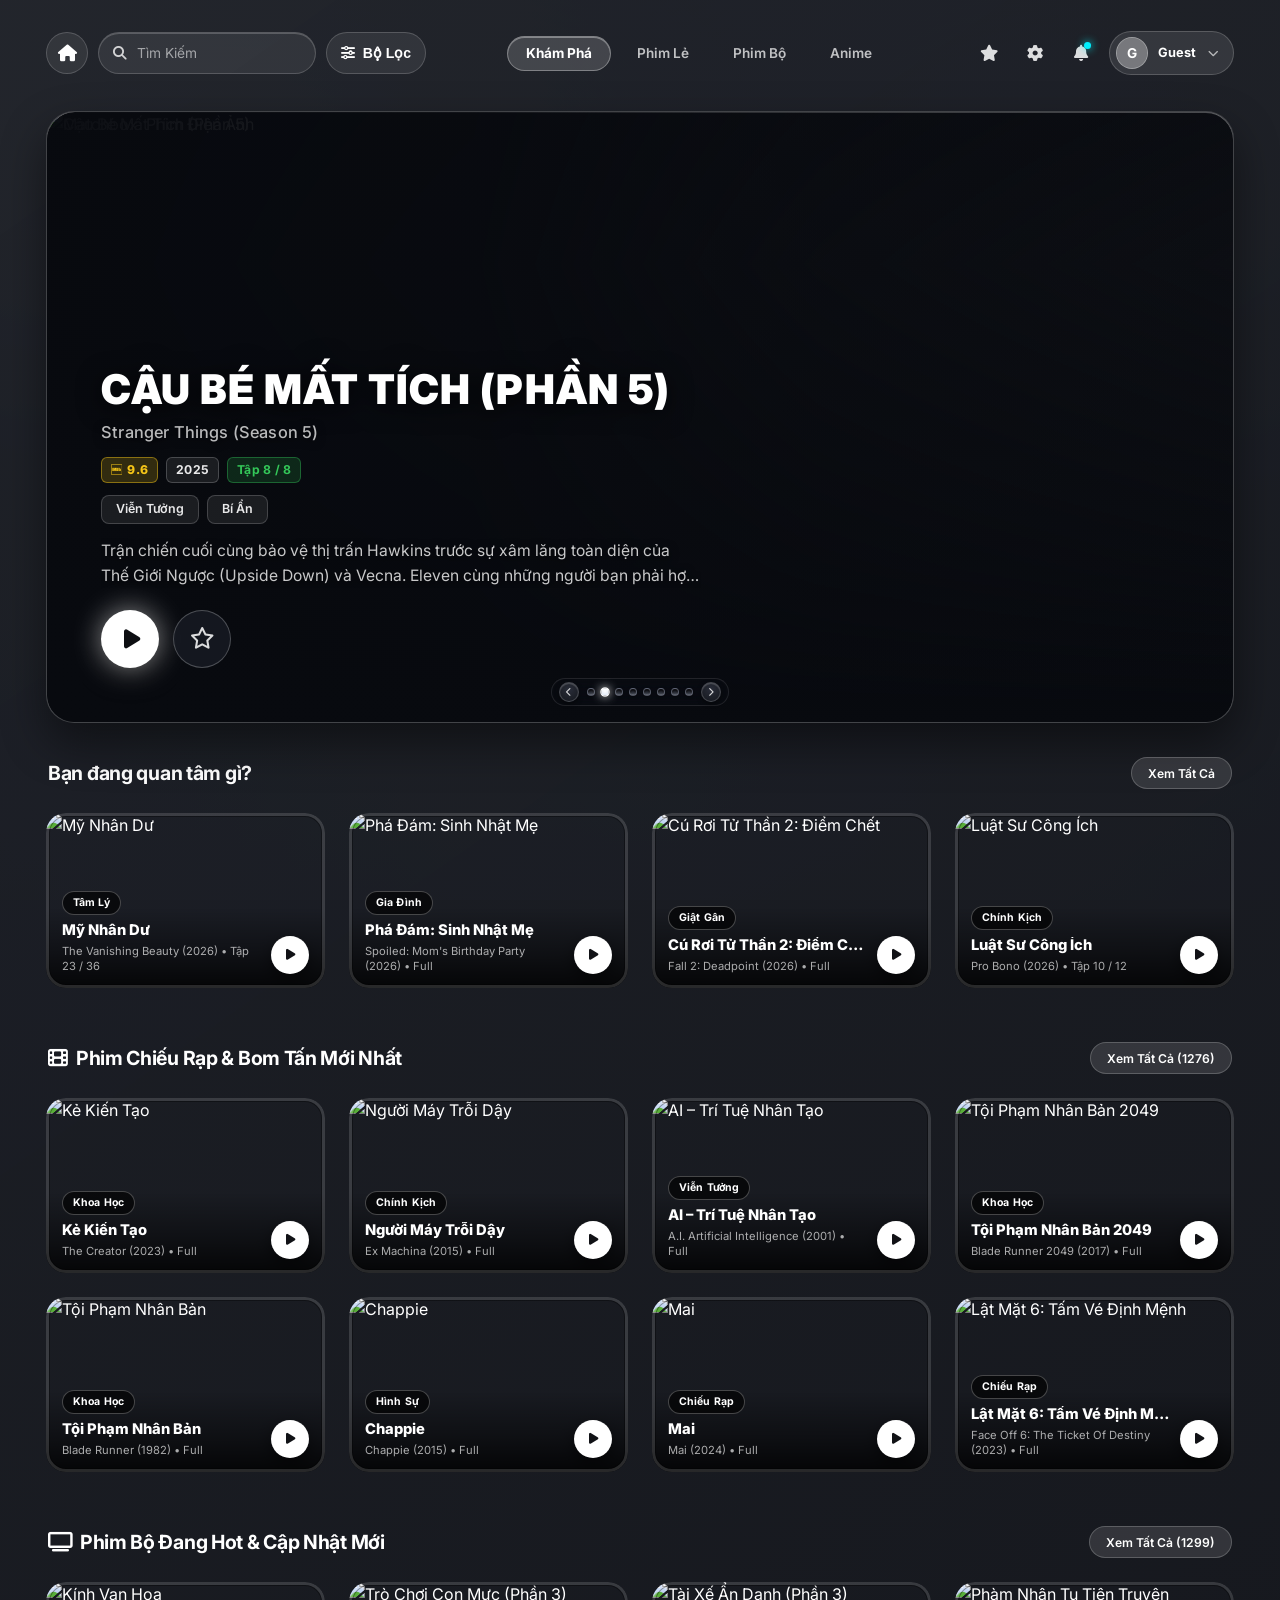
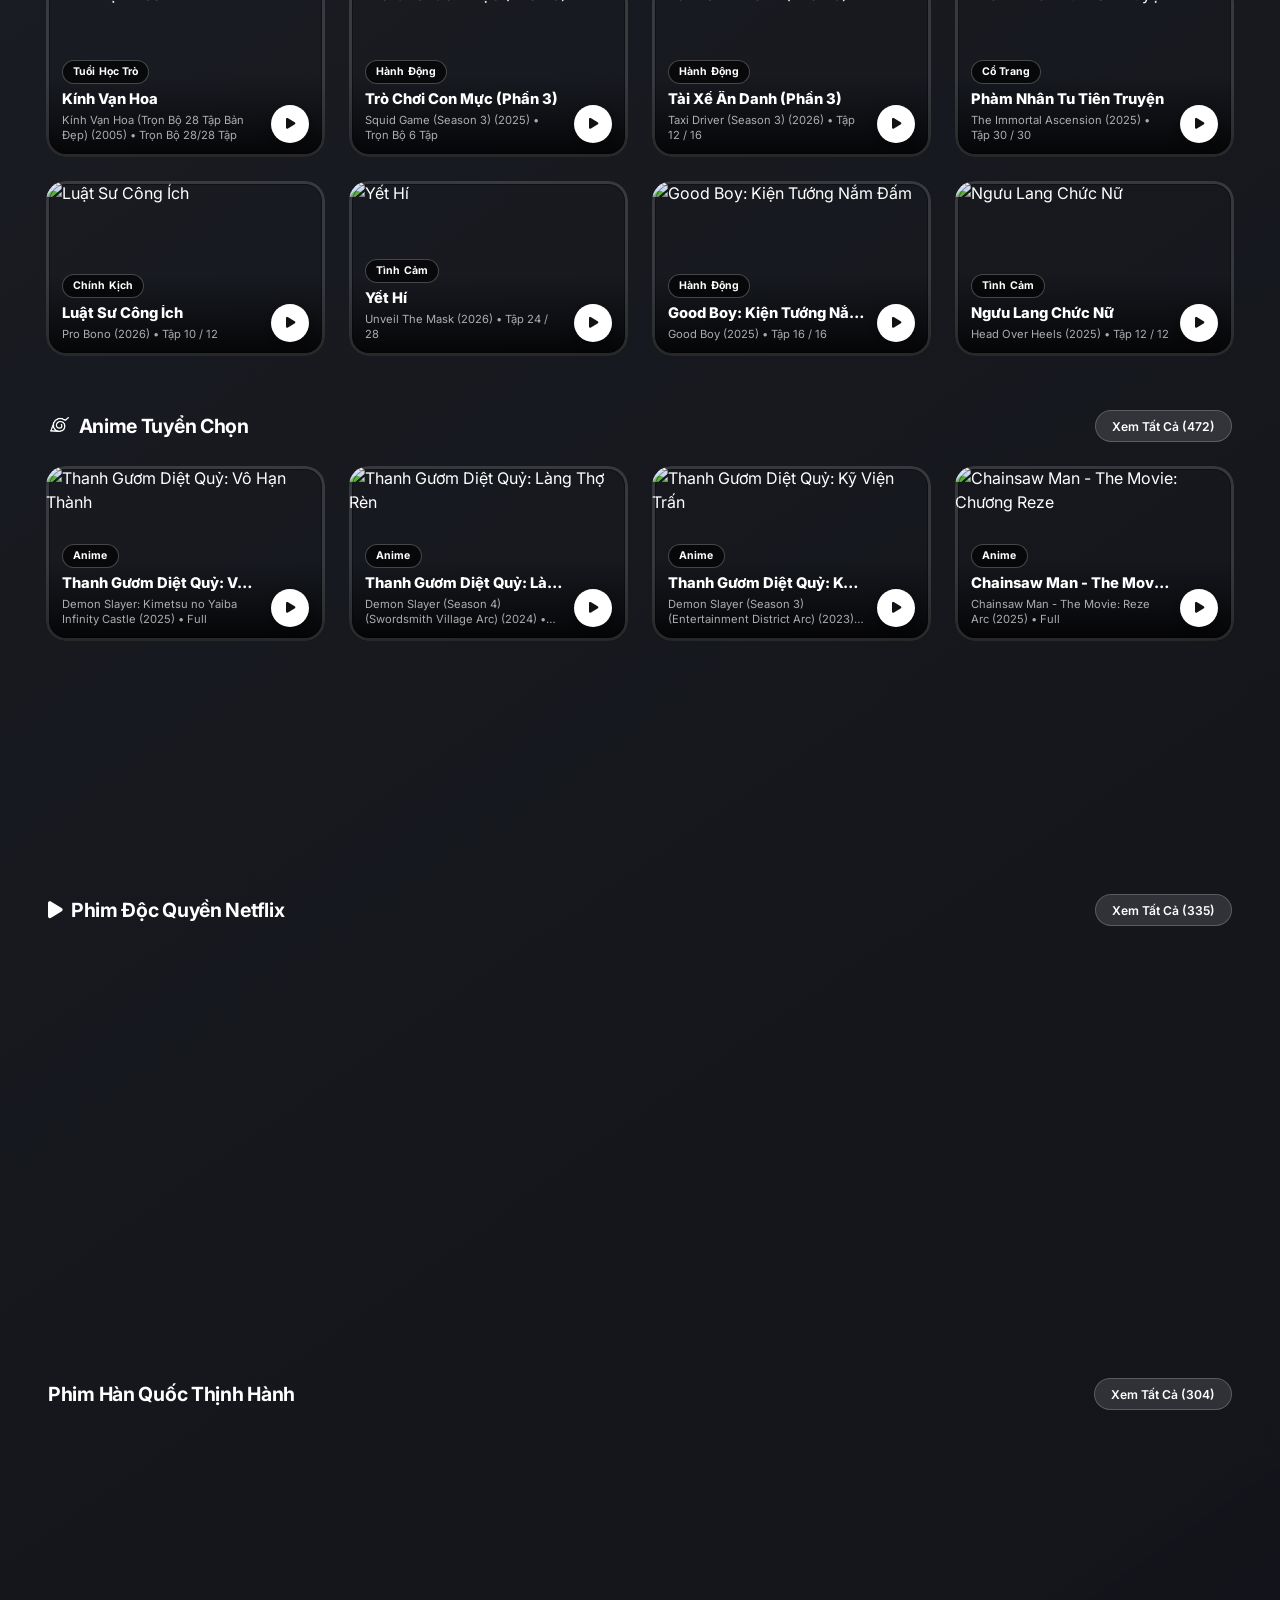
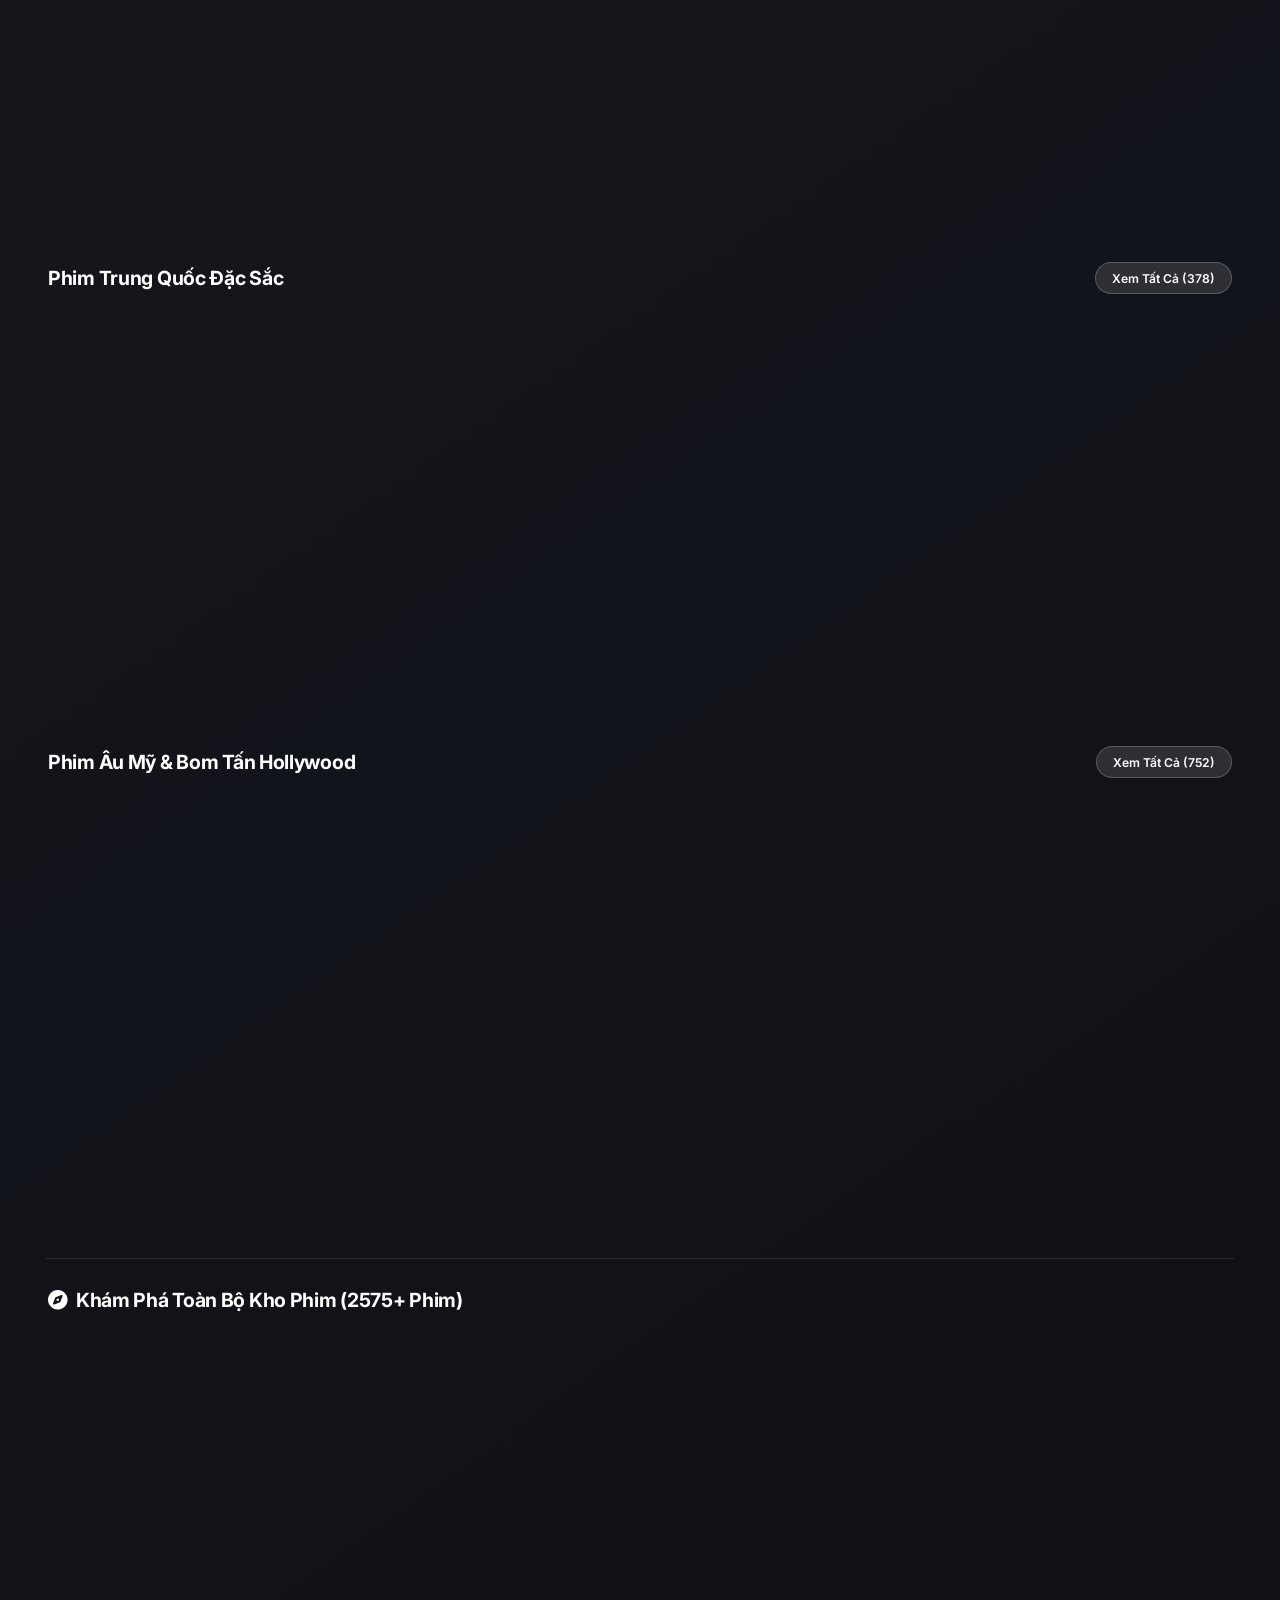
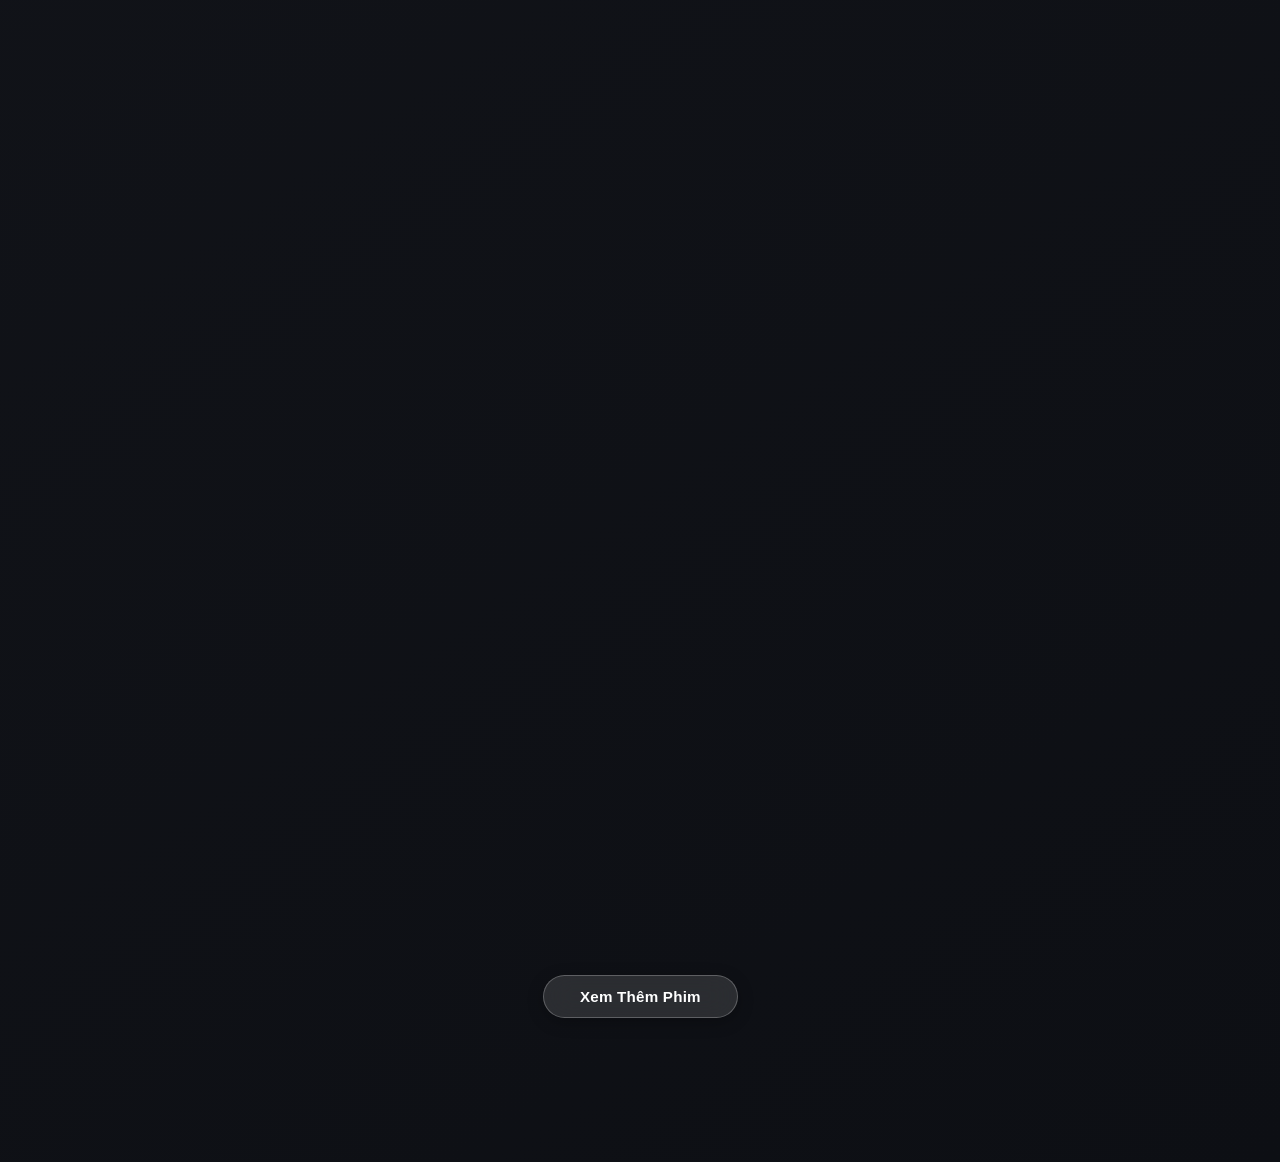
==== commit d49a8d40: "v2.9.8: Hiệu ứng rê chuột trên thẻ nhanh hơn 30% - Thẻ phim và thẻ Tiếp Tục Xem: 0.5s → 0.35s, ảnh 0" ====
--- a/index.html
+++ b/index.html
@@ -47,7 +47,7 @@
   <link rel="dns-prefetch" href="https://cdnjs.cloudflare.com" />
 
   <!-- Preload Critical CSS (ảnh hero chọn ngẫu nhiên nên không preload một ảnh cố định) -->
-  <link rel="preload" href="css/style.css?v=2.9.7" as="style" />
+  <link rel="preload" href="css/style.css?v=2.9.8" as="style" />
 
   <link href="https://fonts.googleapis.com/css2?family=Inter:wght@400;500;600;700;800;900&display=swap" rel="stylesheet" />
   <link rel="stylesheet" href="https://cdnjs.cloudflare.com/ajax/libs/font-awesome/6.5.1/css/all.min.css" />
@@ -56,7 +56,7 @@
   <script src="https://accounts.google.com/gsi/client" async defer></script>
 
   <!-- Main Stylesheet -->
-  <link rel="stylesheet" href="css/style.css?v=2.9.7" />
+  <link rel="stylesheet" href="css/style.css?v=2.9.8" />
 </head>
 <body>
 
--- a/css/style.css
+++ b/css/style.css
@@ -13119,3 +13119,57 @@
     inset: -13px -9px;
   }
 }
+
+/* v2.9.8 — Hiệu ứng rê chuột nhanh hơn 30% (0.5s → 0.35s, ảnh 0.7s → 0.49s), vẫn dùng đường cong ease in-out chung */
+.vision-feature-card.vision-feature-card.vision-feature-card {
+  transition:
+    transform 0.35s var(--ease-ramp),
+    box-shadow 0.35s var(--ease-ramp) !important;
+}
+
+.vision-feature-card.vision-feature-card.vision-feature-card .vision-feature-img {
+  transition: transform 0.49s var(--ease-ramp) !important;
+}
+
+article.vision-feature-card.vision-feature-card.vision-feature-card::after {
+  transition: border-color 0.245s ease !important;
+}
+
+.continue-shelf-card.continue-shelf-card.continue-shelf-card {
+  transition:
+    transform 0.35s var(--ease-ramp),
+    box-shadow 0.35s var(--ease-ramp),
+    border-color 0.28s var(--ease-ramp),
+    background-color 0.28s var(--ease-ramp) !important;
+}
+
+.continue-shelf-card.continue-shelf-card.continue-shelf-card .continue-shelf-thumb img {
+  transition: transform 0.49s var(--ease-ramp) !important;
+}
+
+.continue-shelf-card.continue-shelf-card.continue-shelf-card .continue-shelf-play {
+  transition:
+    transform 0.315s var(--ease-ramp),
+    background-color 0.245s ease,
+    color 0.245s ease,
+    opacity 0.245s ease,
+    box-shadow 0.315s var(--ease-ramp) !important;
+}
+
+@media (hover: hover) and (pointer: fine) {
+  .vision-feature-card.vision-feature-card.vision-feature-card:hover .vision-card-play-white {
+    transition: transform 0.28s var(--ease-ramp), background-color 0.14s ease !important;
+  }
+}
+
+.vision-feature-card.vision-feature-card.vision-feature-card:active,
+.continue-shelf-card.continue-shelf-card.continue-shelf-card:active {
+  transition: transform 0.12s var(--ease-ramp), border-color 0.1s ease, background-color 0.1s ease !important;
+}
+
+@media (prefers-reduced-motion: reduce) {
+  .vision-feature-card.vision-feature-card.vision-feature-card,
+  .vision-feature-card.vision-feature-card.vision-feature-card .vision-feature-img {
+    transition: none !important;
+  }
+}
--- a/css/style.css
+++ b/css/style.css
@@ -13119,3 +13119,57 @@
     inset: -13px -9px;
   }
 }
+
+/* v2.9.8 — Hiệu ứng rê chuột nhanh hơn 30% (0.5s → 0.35s, ảnh 0.7s → 0.49s), vẫn dùng đường cong ease in-out chung */
+.vision-feature-card.vision-feature-card.vision-feature-card {
+  transition:
+    transform 0.35s var(--ease-ramp),
+    box-shadow 0.35s var(--ease-ramp) !important;
+}
+
+.vision-feature-card.vision-feature-card.vision-feature-card .vision-feature-img {
+  transition: transform 0.49s var(--ease-ramp) !important;
+}
+
+article.vision-feature-card.vision-feature-card.vision-feature-card::after {
+  transition: border-color 0.245s ease !important;
+}
+
+.continue-shelf-card.continue-shelf-card.continue-shelf-card {
+  transition:
+    transform 0.35s var(--ease-ramp),
+    box-shadow 0.35s var(--ease-ramp),
+    border-color 0.28s var(--ease-ramp),
+    background-color 0.28s var(--ease-ramp) !important;
+}
+
+.continue-shelf-card.continue-shelf-card.continue-shelf-card .continue-shelf-thumb img {
+  transition: transform 0.49s var(--ease-ramp) !important;
+}
+
+.continue-shelf-card.continue-shelf-card.continue-shelf-card .continue-shelf-play {
+  transition:
+    transform 0.315s var(--ease-ramp),
+    background-color 0.245s ease,
+    color 0.245s ease,
+    opacity 0.245s ease,
+    box-shadow 0.315s var(--ease-ramp) !important;
+}
+
+@media (hover: hover) and (pointer: fine) {
+  .vision-feature-card.vision-feature-card.vision-feature-card:hover .vision-card-play-white {
+    transition: transform 0.28s var(--ease-ramp), background-color 0.14s ease !important;
+  }
+}
+
+.vision-feature-card.vision-feature-card.vision-feature-card:active,
+.continue-shelf-card.continue-shelf-card.continue-shelf-card:active {
+  transition: transform 0.12s var(--ease-ramp), border-color 0.1s ease, background-color 0.1s ease !important;
+}
+
+@media (prefers-reduced-motion: reduce) {
+  .vision-feature-card.vision-feature-card.vision-feature-card,
+  .vision-feature-card.vision-feature-card.vision-feature-card .vision-feature-img {
+    transition: none !important;
+  }
+}
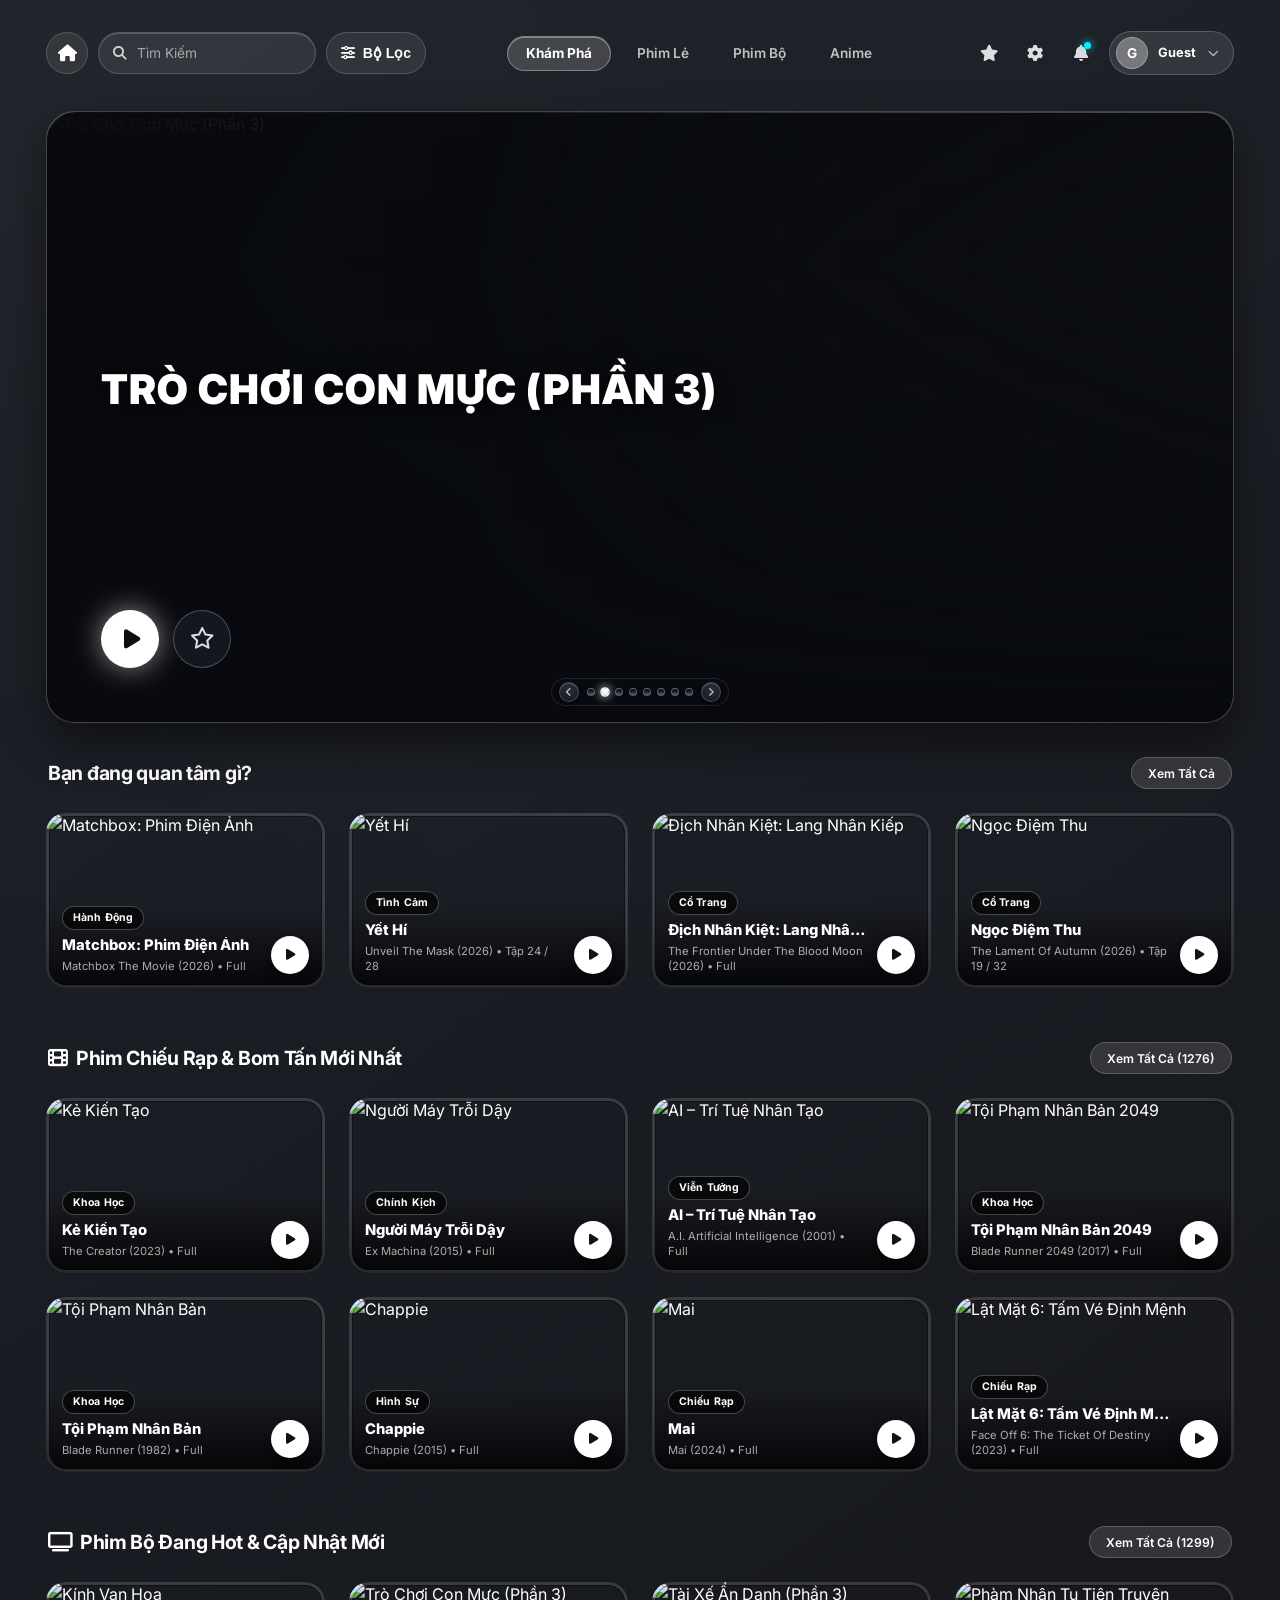
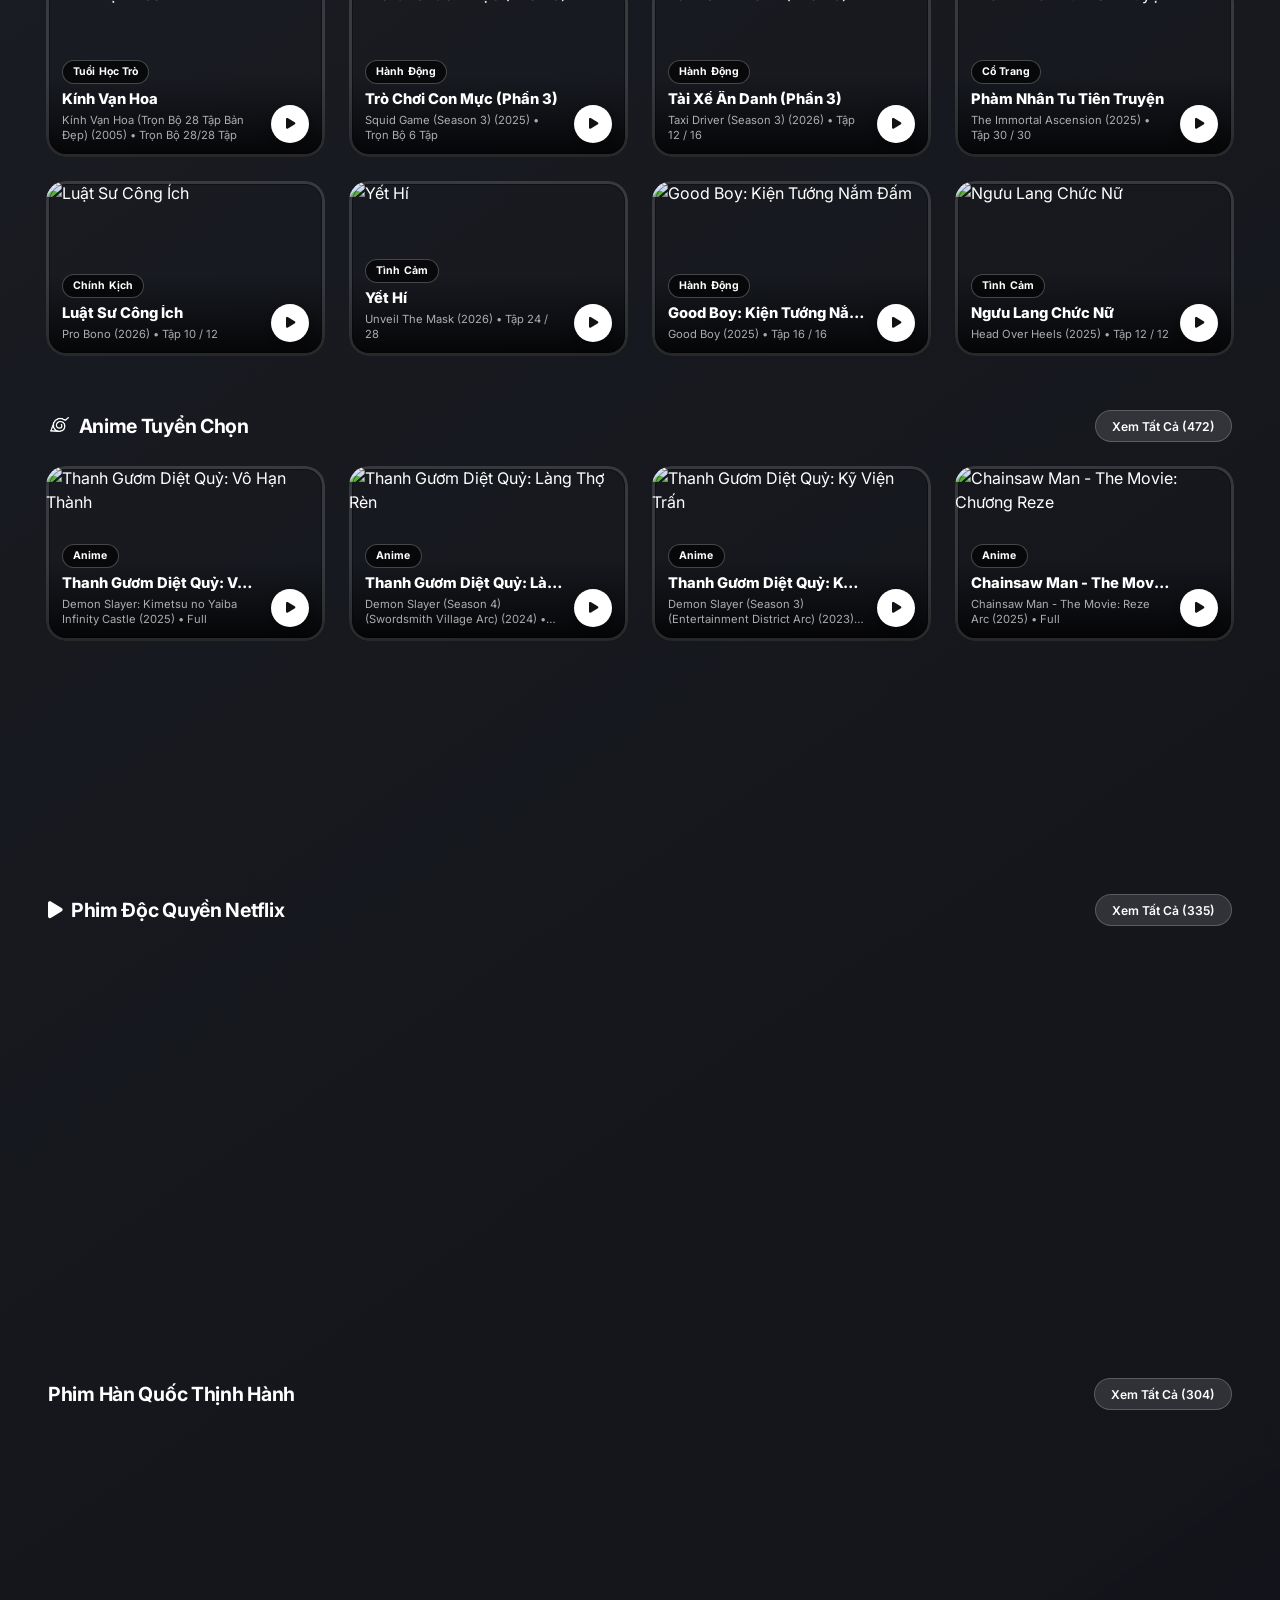
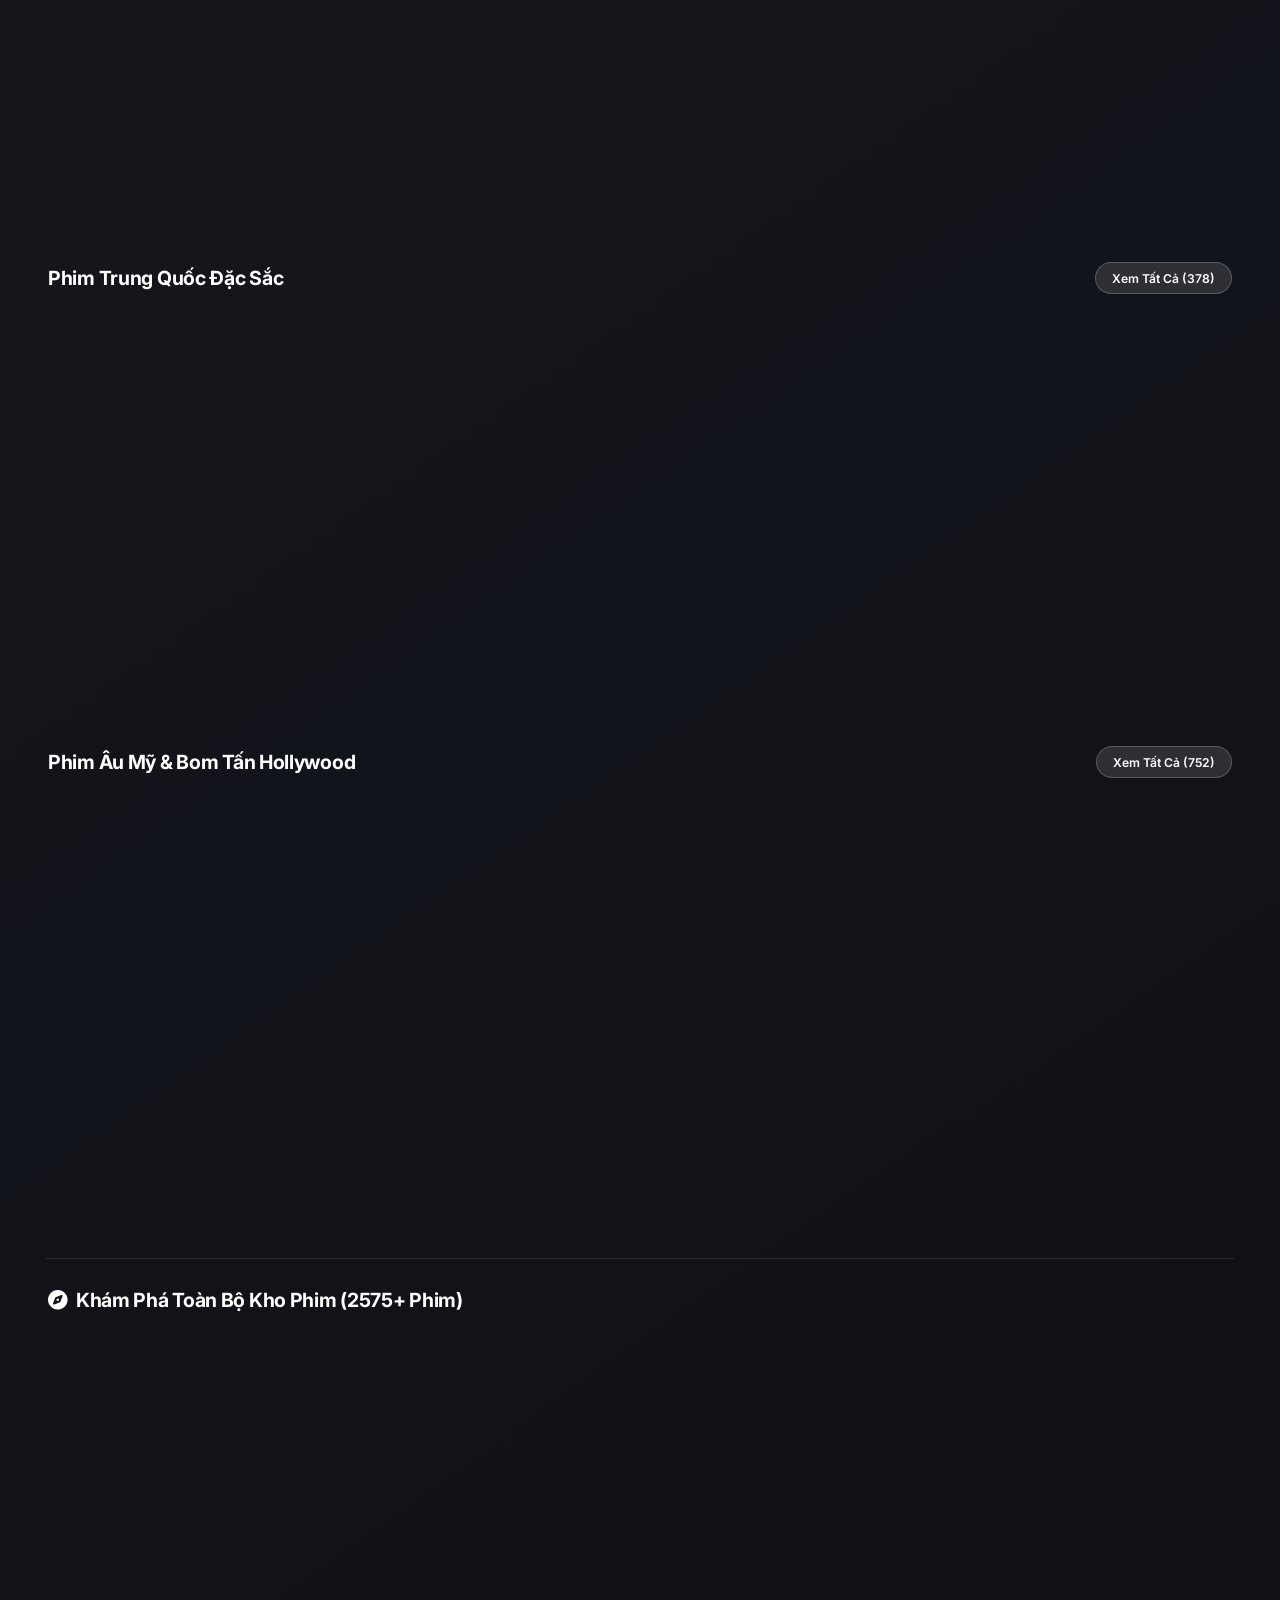
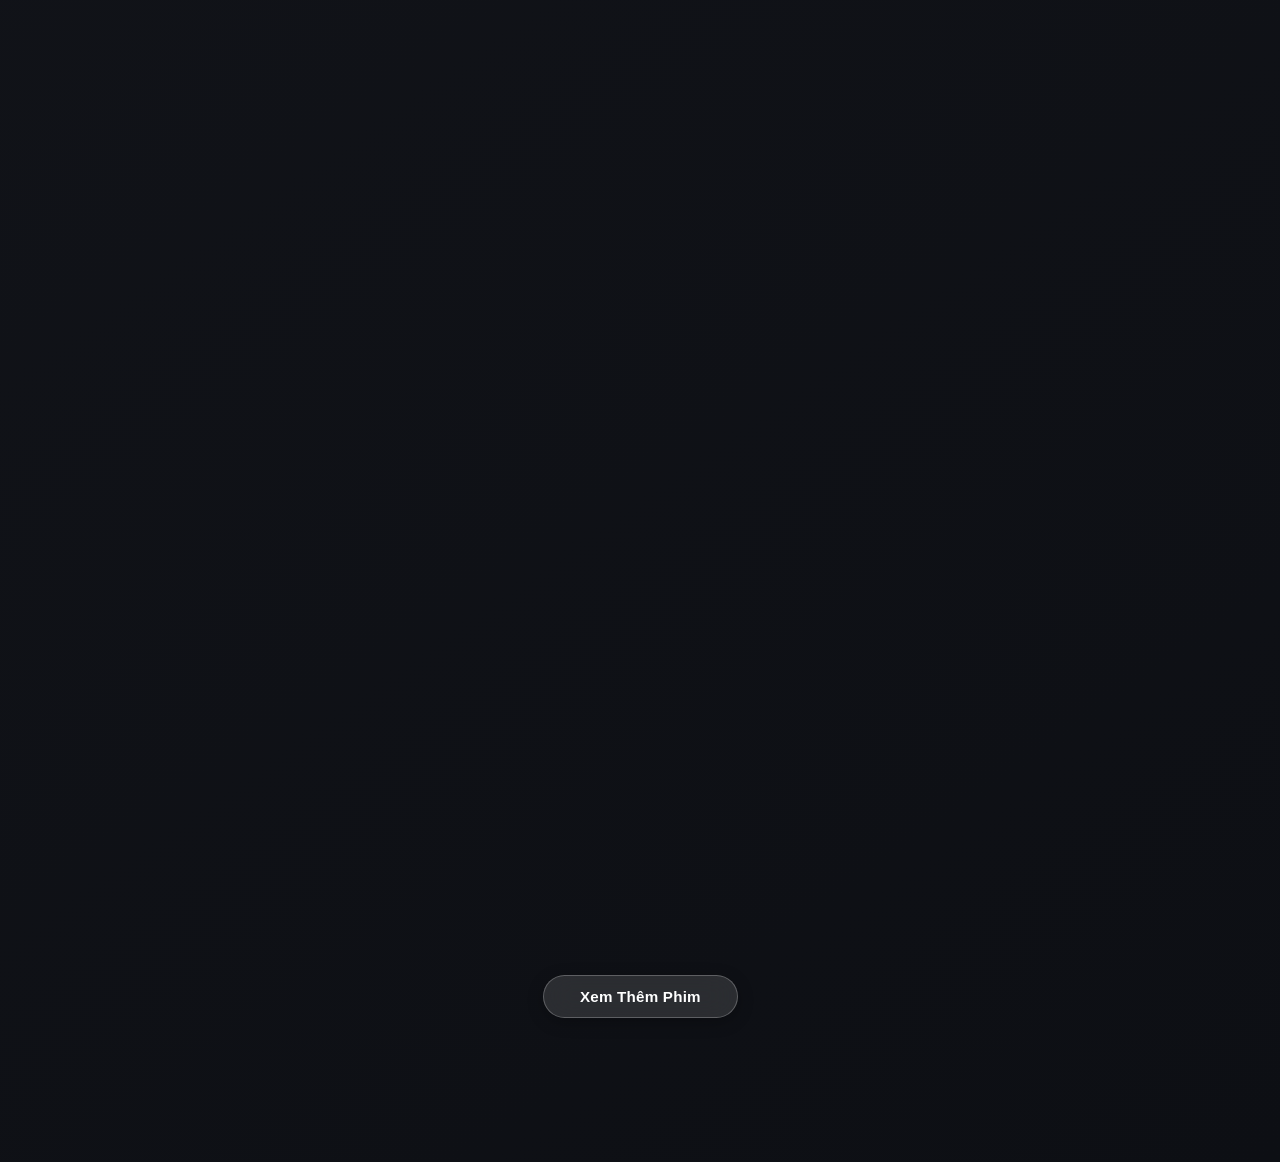
==== commit cecd7daa: "v2.9.9: Hết rung khi rê chuột ở mép thẻ - Thẻ phim: phóng 3% và dịch lên 1.5% chiều cao → mép dưới đ" ====
--- a/index.html
+++ b/index.html
@@ -47,7 +47,7 @@
   <link rel="dns-prefetch" href="https://cdnjs.cloudflare.com" />
 
   <!-- Preload Critical CSS (ảnh hero chọn ngẫu nhiên nên không preload một ảnh cố định) -->
-  <link rel="preload" href="css/style.css?v=2.9.8" as="style" />
+  <link rel="preload" href="css/style.css?v=2.9.9" as="style" />
 
   <link href="https://fonts.googleapis.com/css2?family=Inter:wght@400;500;600;700;800;900&display=swap" rel="stylesheet" />
   <link rel="stylesheet" href="https://cdnjs.cloudflare.com/ajax/libs/font-awesome/6.5.1/css/all.min.css" />
@@ -56,7 +56,7 @@
   <script src="https://accounts.google.com/gsi/client" async defer></script>
 
   <!-- Main Stylesheet -->
-  <link rel="stylesheet" href="css/style.css?v=2.9.8" />
+  <link rel="stylesheet" href="css/style.css?v=2.9.9" />
 </head>
 <body>
 
--- a/css/style.css
+++ b/css/style.css
@@ -13173,3 +13173,25 @@
     transition: none !important;
   }
 }
+
+/* v2.9.9 — Hết rung khi rê chuột ở mép thẻ.
+   Trước: thẻ nhấc lên 4–6px nên mép dưới rời khỏi con trỏ → hover tắt → thẻ rơi xuống → hover bật lại (rung).
+   Thẻ "Tiếp Tục Xem" còn co giãn cả khối chữ nên chữ bị giật nhẹ khi thu về. */
+@media (hover: hover) and (pointer: fine) {
+  /* Thẻ phim: phóng 3% và dịch lên đúng 1.5% chiều cao → mép dưới đứng yên, thẻ chỉ nở lên trên và sang hai bên */
+  .vision-feature-card.vision-feature-card.vision-feature-card:hover,
+  .vision-feature-card.vision-feature-card.vision-feature-card:focus-visible {
+    transform: translate3d(0, -1.5%, 0) scale(1.03) !important;
+  }
+
+  /* Thẻ "Tiếp Tục Xem": không di chuyển, không co giãn chữ; nổi bật bằng viền, nền, bóng và ảnh phóng nhẹ */
+  .continue-shelf-card.continue-shelf-card.continue-shelf-card:hover,
+  .continue-shelf-card.continue-shelf-card.continue-shelf-card:focus-visible {
+    transform: none !important;
+    box-shadow: 0 16px 34px rgba(0, 0, 0, 0.5) !important;
+  }
+}
+
+.continue-shelf-card.continue-shelf-card.continue-shelf-card:active {
+  transform: scale(0.99) !important;
+}
--- a/css/style.css
+++ b/css/style.css
@@ -13173,3 +13173,25 @@
     transition: none !important;
   }
 }
+
+/* v2.9.9 — Hết rung khi rê chuột ở mép thẻ.
+   Trước: thẻ nhấc lên 4–6px nên mép dưới rời khỏi con trỏ → hover tắt → thẻ rơi xuống → hover bật lại (rung).
+   Thẻ "Tiếp Tục Xem" còn co giãn cả khối chữ nên chữ bị giật nhẹ khi thu về. */
+@media (hover: hover) and (pointer: fine) {
+  /* Thẻ phim: phóng 3% và dịch lên đúng 1.5% chiều cao → mép dưới đứng yên, thẻ chỉ nở lên trên và sang hai bên */
+  .vision-feature-card.vision-feature-card.vision-feature-card:hover,
+  .vision-feature-card.vision-feature-card.vision-feature-card:focus-visible {
+    transform: translate3d(0, -1.5%, 0) scale(1.03) !important;
+  }
+
+  /* Thẻ "Tiếp Tục Xem": không di chuyển, không co giãn chữ; nổi bật bằng viền, nền, bóng và ảnh phóng nhẹ */
+  .continue-shelf-card.continue-shelf-card.continue-shelf-card:hover,
+  .continue-shelf-card.continue-shelf-card.continue-shelf-card:focus-visible {
+    transform: none !important;
+    box-shadow: 0 16px 34px rgba(0, 0, 0, 0.5) !important;
+  }
+}
+
+.continue-shelf-card.continue-shelf-card.continue-shelf-card:active {
+  transform: scale(0.99) !important;
+}
